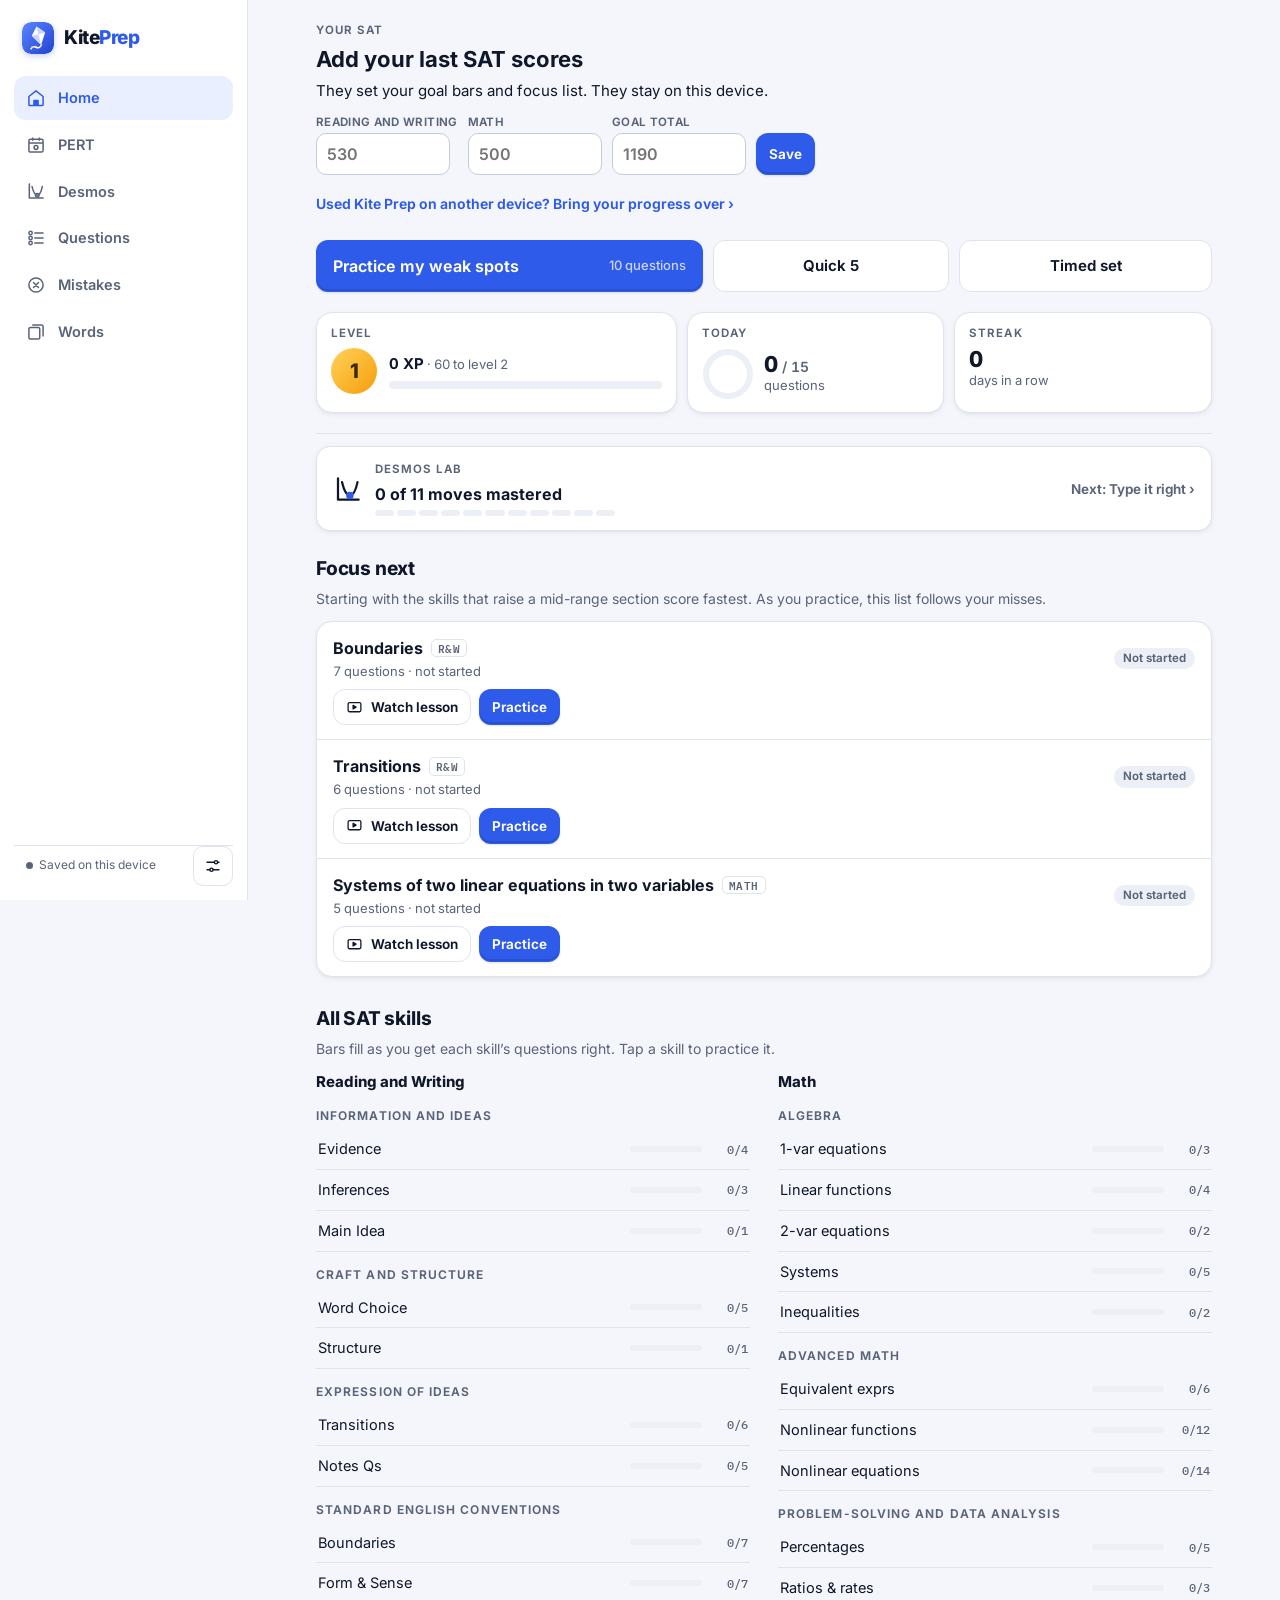
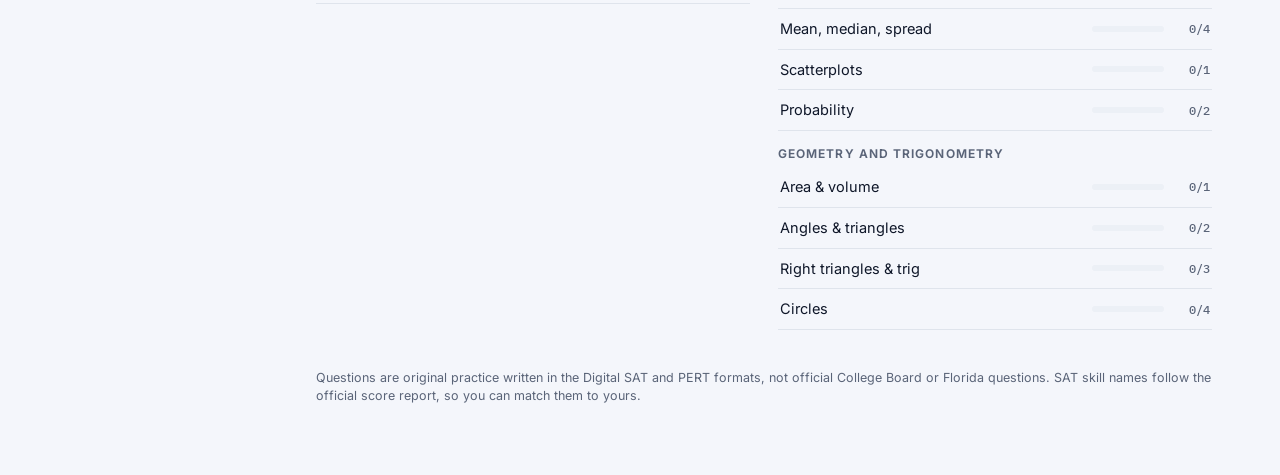
==== ios/KitePrep/web/index.html @ 74097886 "Add the iPhone app and bundle the fonts - ios/: SwiftUI app that shows the bundled Kite Prep page in" ====
<!doctype html>
<html lang="en">
<head>
<meta charset="utf-8">
<meta name="viewport" content="width=device-width, initial-scale=1, maximum-scale=1, viewport-fit=cover">
<meta name="format-detection" content="telephone=no">
<title>Kite Prep</title>
<link rel="stylesheet" href="fonts/fonts.css">
<style>
/* Layout: one column under a sticky bar; tabs dock to the bottom on phones and move into the bar on wide screens.
   Practice opens as a focused sheet; on wide screens reading passages split passage | question like the real tests.
   Motion: anything inside a .play container animates once, in document order (JS numbers the pieces). */
:root{
  --bg:#F4F6FB; --surface:#FFFFFF; --sunken:#ECF0F6; --ink:#0F1729; --muted:#5A6478; --rule:#DFE4EC;
  --brand:#2F5BEA; --brand-2:#1F44C9; --brand-soft:#E9EFFF; --brand-ink:#FFFFFF; --edge:#C3CCDA;
  --pencil:#2F5BEA; --pencil-soft:#E9EFFF; --pencil-ink:#1F44C9;
  --btn:#2F5BEA; --btn-ink:#FFFFFF; --mark:#2F5BEA; --mark-ink:#FFFFFF;
  --good:#12805A; --good-soft:#E1F4EC; --bad:#C2382F; --bad-soft:#FCE8E6; --warn:#A35F00; --warn-soft:#FCF0DA;
  --focus:#2F5BEA; --scrim:rgba(10,15,30,.46); --on-bad:#FFFFFF;
  --hi:#FFE27A; --ca:#2F5BEA; --cb:#A23BC4; --shadow:rgba(16,24,40,.08); --card-sh:0 1px 2px rgba(16,24,40,.04),0 2px 6px rgba(16,24,40,.05);
  --f-ui:'Inter', system-ui, -apple-system, 'Segoe UI', Roboto, sans-serif;
  --f-read:'Source Serif 4', Georgia, 'Times New Roman', serif;
  --f-mono:'IBM Plex Mono', ui-monospace, SFMono-Regular, Menlo, Consolas, monospace;
  --r:10px; --rs:1; --gap:.42s; --lead:.15s;
}
@media (prefers-color-scheme: dark){ :root:not([data-theme="light"]){
  --bg:#0B1020; --surface:#131A2B; --sunken:#1B2337; --ink:#E9EDF6; --muted:#9AA4BA; --rule:#28324A;
  --brand:#7092FF; --brand-2:#9DB4FF; --brand-soft:#1C2850; --brand-ink:#0B1020; --edge:#3A4663;
  --pencil:#7092FF; --pencil-soft:#1C2850; --pencil-ink:#A9BDFF;
  --btn:#7092FF; --btn-ink:#0B1020; --mark:#7092FF; --mark-ink:#0B1020;
  --good:#3FC48E; --good-soft:#11291F; --bad:#F2766D; --bad-soft:#3A1A1A; --warn:#EBB04E; --warn-soft:#32260F;
  --focus:#9DB4FF; --scrim:rgba(0,0,0,.6); --on-bad:#0B1020;
  --hi:#5B4A12; --ca:#7092FF; --cb:#D99BF0; --shadow:rgba(0,0,0,.35); --card-sh:0 1px 2px rgba(0,0,0,.3); color-scheme:dark } }
:root[data-theme="dark"]{
  --bg:#0B1020; --surface:#131A2B; --sunken:#1B2337; --ink:#E9EDF6; --muted:#9AA4BA; --rule:#28324A;
  --brand:#7092FF; --brand-2:#9DB4FF; --brand-soft:#1C2850; --brand-ink:#0B1020; --edge:#3A4663;
  --pencil:#7092FF; --pencil-soft:#1C2850; --pencil-ink:#A9BDFF;
  --btn:#7092FF; --btn-ink:#0B1020; --mark:#7092FF; --mark-ink:#0B1020;
  --good:#3FC48E; --good-soft:#11291F; --bad:#F2766D; --bad-soft:#3A1A1A; --warn:#EBB04E; --warn-soft:#32260F;
  --focus:#9DB4FF; --scrim:rgba(0,0,0,.6); --on-bad:#0B1020;
  --hi:#5B4A12; --ca:#7092FF; --cb:#D99BF0; --shadow:rgba(0,0,0,.35); --card-sh:0 1px 2px rgba(0,0,0,.3); color-scheme:dark }
:root[data-size="lg"]{ --rs:1.14 }

*{box-sizing:border-box}
body{margin:0;background:var(--bg);color:var(--ink);font-family:var(--f-ui);font-size:15px;line-height:1.5;-webkit-font-smoothing:antialiased}
body::before{content:"";position:fixed;inset:0 0 auto;height:env(safe-area-inset-top,0px);z-index:40;background:var(--surface)}
@media (min-width:900px){body::before{background:var(--bg)}}
body.prac::before{background:var(--surface)}
button,input,select{font:inherit;color:inherit}
a{color:inherit}
:focus-visible{outline:2px solid var(--focus);outline-offset:2px;border-radius:6px}
h1,h2,h3{text-wrap:balance;margin:0}
h3.sm{font-size:15px;font-weight:750;margin-bottom:6px}
.wrap{max-width:46rem;margin:0 auto;padding-left:max(16px,env(safe-area-inset-left,0px));padding-right:max(16px,env(safe-area-inset-right,0px))}
@media (min-width:860px){.wrap{max-width:58rem}}
.wrap.wide{max-width:72rem}
.eyebrow{font-size:11.5px;letter-spacing:.09em;text-transform:uppercase;color:var(--muted);font-weight:650}
.muted{color:var(--muted)}
.mono{font-family:var(--f-mono)}

/* ---------- motion system */
@keyframes rise{from{opacity:0;transform:translateY(10px)}}
@keyframes sweep{from{background-size:0% 62%}}
@keyframes uline{from{background-size:0% 3px}}
@keyframes dimout{from{opacity:1}}
@keyframes drawx{from{transform:scaleX(0)}}
@keyframes pop{0%{opacity:0;transform:scale(.3)}70%{opacity:1;transform:scale(1.12)}100%{transform:scale(1)}}
@keyframes draw{from{stroke-dashoffset:1}}
@keyframes fadein{from{opacity:0}}
@keyframes slideR{from{opacity:0;transform:translateX(28px)}}
@keyframes slideL{from{opacity:0;transform:translateX(-28px)}}
@keyframes shake{0%,100%{transform:none}20%{transform:translateX(-7px)}40%{transform:translateX(6px)}60%{transform:translateX(-4px)}80%{transform:translateX(3px)}}
@keyframes fly{0%{opacity:1;transform:rotate(var(--a)) translateX(4px) scale(1)}100%{opacity:0;transform:rotate(var(--a)) translateX(var(--d)) scale(.4)}}
@keyframes floatup{0%{opacity:0;transform:translateY(6px)}20%{opacity:1}100%{opacity:0;transform:translateY(-34px)}}
@keyframes pulse{0%,100%{box-shadow:0 0 0 0 var(--pencil)}50%{box-shadow:0 0 0 4px transparent}}
@keyframes breathe{0%,100%{transform:scale(.62)}50%{transform:scale(1)}}
@keyframes inout{0%,45%{opacity:1}50%,95%{opacity:0}100%{opacity:1}}
@keyframes outin{0%,45%{opacity:0}50%,95%{opacity:1}100%{opacity:0}}
@keyframes ringfill{from{stroke-dashoffset:var(--full)}}
@keyframes barfill{from{transform:scaleX(0)}}
.play .a{animation-duration:.5s;animation-fill-mode:both;animation-timing-function:cubic-bezier(.2,.8,.2,1);animation-delay:calc(var(--i,0) * var(--gap) + var(--lead))}
.play :is(mark,.cap b).a{animation-name:sweep;animation-duration:.55s}
.play :is(.k,.ln,.eql,.cap,.ann,.chip,.arr).a{animation-name:rise}
.play s.a{animation-name:dimout}
.play s.a::after{animation:drawx .4s cubic-bezier(.4,0,.2,1) both;animation-delay:inherit}
.play :is(ins,.pop,.bx,.bo).a{animation-name:pop;animation-timing-function:cubic-bezier(.2,1.4,.4,1)}
.play :is(.ua,.ub).a{animation-name:uline}
.play :is(.ua,.ub).a::after{animation:fadein .35s both;animation-delay:calc(var(--i,0) * var(--gap) + var(--lead) + .35s)}
.play .draw.a{animation-name:draw;animation-duration:.9s;animation-timing-function:ease-in-out}
:root[data-motion="off"] *, :root[data-motion="off"] *::before, :root[data-motion="off"] *::after{animation:none!important;transition:none!important}
@media (prefers-reduced-motion: reduce){:root:not([data-motion="on"]) *, :root:not([data-motion="on"]) *::before, :root:not([data-motion="on"]) *::after{animation:none!important;transition:none!important}}

/* ---------- animated marks (static = final state) */
mark{color:inherit;background:linear-gradient(var(--hi),var(--hi)) 0 85%/100% 62% no-repeat;padding:0 .08em;border-radius:2px}
.cap b{font-weight:650;background:linear-gradient(var(--hi),var(--hi)) 0 85%/100% 62% no-repeat}
s{text-decoration:none;position:relative;opacity:.5;display:inline-block}
s::after{content:"";position:absolute;left:-2px;right:-2px;top:52%;height:2.5px;background:var(--bad);border-radius:2px;transform-origin:left center}
ins{text-decoration:none;display:inline-block;background:var(--pencil-soft);color:var(--pencil-ink);border-radius:5px;padding:0 .18em;font-weight:650}
.ua,.ub{position:relative;background:linear-gradient(var(--ca),var(--ca)) 0 100%/100% 3px no-repeat;padding-bottom:2px}
.ub{background-image:linear-gradient(var(--cb),var(--cb))}
.ua[data-l]::after,.ub[data-l]::after{content:attr(data-l);position:absolute;left:0;top:100%;margin-top:4px;font:650 10.5px/1 var(--f-ui);letter-spacing:.06em;text-transform:uppercase;color:var(--ca);white-space:nowrap}
.ub[data-l]::after{color:var(--cb)}
.bx,.bo{display:inline-flex;align-items:center;gap:6px;padding:4px 11px;border-radius:999px;font:650 13.5px/1.2 var(--f-ui);background:var(--bad-soft);color:var(--bad)}
.bo{background:var(--good-soft);color:var(--good)}
.bx::before{content:"\2715";font-size:11px}
.bo::before{content:"\2713";font-size:12px}
.chip{display:inline-flex;align-items:center;padding:6px 12px;border-radius:999px;border:1.5px solid var(--rule);background:var(--surface);font:650 14px/1.2 var(--f-ui)}
.chip.hot{background:var(--pencil);border-color:var(--pencil);color:#15171C}
.arr{display:inline-block;color:var(--muted);font-weight:700}
.k{display:block}
span.k{display:inline-block}
.pop{transform-box:fill-box;transform-origin:center}
.draw{stroke-dasharray:1;stroke-dashoffset:0;fill:none}

/* ---------- bar + tabs */
.bar{position:sticky;top:env(safe-area-inset-top,0px);z-index:20;background:var(--bg);border-bottom:1px solid var(--rule)}
.bar .wrap{display:flex;align-items:center;gap:10px;height:56px}
.brand{display:flex;align-items:center;gap:9px;background:none;border:0;padding:0;cursor:pointer;font-weight:750;font-stretch:115%;font-size:16.5px;letter-spacing:-.01em;white-space:nowrap}
.brand svg{width:30px;height:16px;flex:0 0 auto}
.sync{margin-left:auto;display:flex;align-items:center;gap:6px;font-size:12px;color:var(--muted);white-space:nowrap;min-width:0;overflow:hidden;text-overflow:ellipsis}
.sync i{width:7px;height:7px;border-radius:50%;background:var(--muted);flex:0 0 auto}
.sync.db i{background:var(--good)}
@media (max-width:420px){.sync .sl{display:none}}
.gear{flex:0 0 auto}
.tabs{position:fixed;left:0;right:0;bottom:0;z-index:25;display:flex;background:var(--surface);border-top:1px solid var(--rule);
  padding:6px max(6px,env(safe-area-inset-right,0px)) calc(6px + env(safe-area-inset-bottom,0px)) max(6px,env(safe-area-inset-left,0px))}
.tab{flex:1;display:flex;flex-direction:column;align-items:center;gap:2px;background:none;border:0;padding:6px 2px;border-radius:9px;font-size:11px;font-weight:650;color:var(--muted);cursor:pointer;position:relative;min-width:0}
.tab svg{width:22px;height:22px}
.tab[aria-current="page"]{color:var(--ink)}
.tab[aria-current="page"] .hl{fill:var(--pencil);stroke:var(--pencil)}
.badge{position:absolute;top:1px;left:calc(50% + 5px);min-width:18px;height:18px;padding:0 5px;border-radius:9px;background:var(--bad);color:var(--on-bad);font:600 11px/18px var(--f-mono);text-align:center}
.badge.p{background:var(--pencil);color:#15171C}
main{padding-bottom:calc(92px + env(safe-area-inset-bottom,0px))}
main.fresh{animation:fadein .25s ease-out}
@media (min-width:900px){
  .tabs{position:static;background:none;border:0;padding:0;margin-left:18px;gap:2px}
  .tab{flex:0 0 auto;flex-direction:row;font-size:14px;padding:7px 11px;gap:7px}
  .tab svg{width:18px;height:18px}
  .tab[aria-current="page"]{background:var(--sunken)}
  .badge{position:static;margin-left:2px}
  main{padding-bottom:56px}
}

/* ---------- buttons, pills */
.btn{display:inline-flex;align-items:center;justify-content:center;gap:8px;min-height:44px;padding:10px 16px;border-radius:var(--r);border:1px solid var(--rule);background:var(--surface);color:var(--ink);font-weight:650;cursor:pointer;text-decoration:none;white-space:nowrap;transition:transform .12s}
.btn:active:not(:disabled){transform:scale(.97)}
.btn.primary{background:var(--btn);color:var(--btn-ink);border-color:transparent}
.btn.ghost{background:transparent}
.btn.small{min-height:36px;padding:6px 12px;font-size:13.5px}
.btn:disabled{opacity:.45;cursor:not-allowed}
.btn .sub{font-weight:500;opacity:.75;font-size:13px}
.btn svg{width:17px;height:17px}
.linkbtn{background:none;border:0;padding:4px 0;color:var(--ink);text-decoration:underline;text-underline-offset:3px;cursor:pointer;font-weight:600;font-size:13.5px}
.pill{display:inline-flex;align-items:center;font-size:11.5px;font-weight:650;padding:2px 9px;border-radius:999px;white-space:nowrap;background:var(--sunken);color:var(--muted)}
.pill.good{background:var(--good-soft);color:var(--good)}
.pill.warn{background:var(--warn-soft);color:var(--warn)}
.pill.bad{background:var(--bad-soft);color:var(--bad)}
.pill.ai{background:var(--pencil-soft);color:var(--pencil-ink)}
.sec{font:600 10.5px/1 var(--f-mono);letter-spacing:.04em;padding:3px 6px;border-radius:5px;border:1px solid var(--rule);color:var(--muted);white-space:nowrap}
.lvm{display:inline-flex;gap:2px;align-items:flex-end;height:12px}
.lvm i{display:block;width:4px;border-radius:1px;background:var(--rule)}
.lvm i:nth-child(1){height:5px}.lvm i:nth-child(2){height:8px}.lvm i:nth-child(3){height:12px}
.lvm.E i:nth-child(1),.lvm.M i:nth-child(-n+2),.lvm.H i{background:var(--ink)}
.iconbtn{display:inline-flex;align-items:center;justify-content:center;gap:6px;min-width:40px;min-height:40px;padding:6px 10px;border-radius:9px;border:1px solid var(--rule);background:var(--surface);cursor:pointer;font-weight:650;font-size:13.5px;color:var(--ink)}
.iconbtn svg{width:18px;height:18px}
.iconbtn:disabled{opacity:.4;cursor:not-allowed}
.iconbtn[aria-pressed="true"]{background:var(--pencil-soft);border-color:var(--pencil);color:var(--pencil-ink)}

/* ---------- home */
.pbanner{display:grid;grid-template-columns:minmax(0,1fr) auto;gap:2px 14px;align-items:center;width:100%;margin-top:16px;padding:14px 16px;border-radius:14px;border:0;background:var(--ink);color:var(--bg);text-align:left;cursor:pointer}
.pbanner .pb-k{font-size:12px;letter-spacing:.07em;text-transform:uppercase;font-weight:650;opacity:.8}
.pbanner .pb-t{font-size:22px;font-weight:800;font-stretch:118%;letter-spacing:-.01em}
.pbanner .pb-go{grid-row:1 / span 2;grid-column:2;background:var(--pencil);color:#15171C;border-radius:10px;padding:10px 14px;font-weight:700;white-space:nowrap}
@media (max-width:420px){.pbanner .pb-go{padding:8px 10px;font-size:13.5px}}
.hero{display:grid;grid-template-columns:auto 1fr;gap:18px 32px;align-items:end;padding-block:22px 18px}
.big{font-size:68px;line-height:.86;font-weight:800;font-stretch:125%;letter-spacing:-.035em;font-variant-numeric:tabular-nums}
.goal{margin-top:8px;font-size:13.5px;color:var(--muted)}
.scales{display:grid;gap:12px;min-width:0}
.srow2{display:grid;grid-template-columns:minmax(0,1fr) auto;gap:4px 10px;align-items:baseline;font-size:13.5px}
.srow2 b{font-variant-numeric:tabular-nums;font-family:var(--f-mono);font-weight:600}
.track{grid-column:1 / -1;position:relative;height:10px;background:var(--sunken);border-radius:5px}
.track .fillbar{position:absolute;left:0;top:0;bottom:0;background:var(--ink);border-radius:5px;transform-origin:left}
.track .gt{position:absolute;top:-5px;bottom:-5px;width:3px;margin-left:-1.5px;background:var(--pencil);border-radius:2px}
.axis{grid-column:1 / -1;display:flex;justify-content:space-between;font:500 10.5px var(--f-mono);color:var(--muted)}
.legend{display:flex;gap:14px;font-size:12px;color:var(--muted);flex-wrap:wrap}
.legend span{display:inline-flex;align-items:center;gap:6px}
.legend i{display:inline-block;width:12px;height:6px;border-radius:3px;background:var(--ink)}
.legend i.g{width:3px;height:12px;background:var(--pencil)}
@media (max-width:600px){.hero{grid-template-columns:1fr}.big{font-size:60px}}
.cta{display:flex;gap:10px;flex-wrap:wrap;padding-block:4px 6px}
.cta .btn.primary{flex:1 1 15rem;min-height:52px;font-size:16px;justify-content:space-between}
.cta .btn:not(.primary){flex:1 1 auto;min-height:52px}
.prog{display:grid;grid-template-columns:1.4fr 1fr 1fr;gap:10px;margin-top:14px;padding-bottom:20px;border-bottom:1px solid var(--rule)}
@media (max-width:560px){.prog{grid-template-columns:1fr 1fr}.prog .lvcard{grid-column:1 / -1}}
.pcard{background:var(--surface);border:1px solid var(--rule);border-radius:14px;padding:12px 14px;min-width:0}
.pcard .eyebrow{display:block;margin-bottom:6px}
.lvrow{display:flex;align-items:center;gap:12px}
.lvbadge{width:46px;height:46px;border-radius:50%;background:var(--pencil);color:#15171C;display:grid;place-items:center;font:800 20px var(--f-ui);font-stretch:118%;flex:0 0 auto}
.lvbar{height:8px;border-radius:4px;background:var(--sunken);overflow:hidden;margin-top:6px}
.lvbar i{display:block;height:100%;background:var(--ink);border-radius:4px;transform-origin:left}
.lvbar.play i{animation:barfill .9s cubic-bezier(.2,.8,.2,1) both .1s}
.lvtxt{font-size:13px;color:var(--muted);font-variant-numeric:tabular-nums}
.lvtxt b{color:var(--ink);font-size:15px}
.ringrow{display:flex;align-items:center;gap:10px}
.ring{width:52px;height:52px;flex:0 0 auto;transform:rotate(-90deg)}
.ring circle{fill:none;stroke-width:6}
.ring .bgc{stroke:var(--sunken)}
.ring .fgc{stroke:var(--good);stroke-linecap:round}
.ring.play .fgc{animation:ringfill 1s cubic-bezier(.2,.8,.2,1) both .15s}
.bigsm{font-size:22px;font-weight:800;font-stretch:115%;font-variant-numeric:tabular-nums;line-height:1.05}
.section{padding-block:24px 4px}
.section > h2{font-size:19px;font-weight:750;font-stretch:110%;letter-spacing:-.01em;margin-bottom:4px}
.section > .lede{color:var(--muted);font-size:14px;margin:0 0 12px}
.focus{list-style:none;margin:0;padding:0;background:var(--surface);border:1px solid var(--rule);border-radius:14px}
.frow{display:grid;grid-template-columns:minmax(0,1fr) auto;gap:8px 12px;align-items:center;padding:14px 16px}
.frow + .frow{border-top:1px solid var(--rule)}
.fname{font-weight:700;font-size:16px;display:flex;align-items:center;gap:8px;flex-wrap:wrap}
.fsub{font-size:13px;color:var(--muted);margin-top:2px;font-variant-numeric:tabular-nums}
.fact{display:flex;gap:8px;grid-column:1 / -1}
.fact .btn{flex:1}
@media (min-width:600px){.fact{grid-column:auto}.fact .btn{flex:0 0 auto}}
.skillmap{display:grid;gap:22px;grid-template-columns:1fr}
@media (min-width:760px){.skillmap{grid-template-columns:1fr 1fr;gap:28px}}
.skillmap h3{font-size:12px;letter-spacing:.09em;text-transform:uppercase;color:var(--muted);font-weight:650;margin:14px 0 4px}
.skillmap h3:first-child{margin-top:0}
.skillmap h3.sm{font-size:15px;letter-spacing:0;text-transform:none;color:var(--ink);font-weight:750;margin-bottom:6px}
.sbtn{display:grid;grid-template-columns:minmax(0,1fr) 72px 36px;gap:10px;align-items:center;width:100%;background:none;border:0;border-bottom:1px solid var(--rule);padding:9px 2px;text-align:left;cursor:pointer;font-size:14.5px}
.sbtn:hover .sname{text-decoration:underline;text-underline-offset:3px}
.sname{min-width:0;overflow:hidden;text-overflow:ellipsis;white-space:nowrap}
.sbar{height:6px;border-radius:3px;background:var(--sunken);position:relative;overflow:hidden}
.sbar i{position:absolute;inset:0 auto 0 0;background:var(--muted);border-radius:3px}
.sbar.good i{background:var(--good)}.sbar.warn i{background:var(--warn)}.sbar.bad i{background:var(--bad)}
.snum{font:500 12px var(--f-mono);color:var(--muted);text-align:right}
.foot{color:var(--muted);font-size:12.5px;padding-block:22px 0}

/* ---------- PERT view */
.phero{padding-block:22px 8px;display:grid;gap:4px}
.phero .when{display:flex;align-items:baseline;gap:12px;flex-wrap:wrap}
.phero .day{font-size:48px;line-height:.95;font-weight:800;font-stretch:122%;letter-spacing:-.03em}
@media (max-width:420px){.phero .day{font-size:38px}}
.cd{display:inline-flex;align-items:center;gap:6px;padding:5px 12px;border-radius:999px;background:var(--pencil);color:#15171C;font-weight:750;font-size:15px}
.cd.play{animation:pop .5s cubic-bezier(.2,1.4,.4,1) both .1s}
.place{color:var(--muted);font-size:14.5px}
.alert{margin-top:12px;padding:11px 14px;border-radius:12px;background:var(--warn-soft);color:var(--ink);font-size:14px}
.alert b{color:var(--warn)}
.tcard{background:var(--surface);border:1px solid var(--rule);border-radius:14px;padding:6px 16px}
.trow{display:grid;grid-template-columns:5.5rem minmax(0,1fr);gap:4px 14px;padding:12px 0}
.trow + .trow{border-top:1px solid var(--rule)}
.trow h3{font-size:15px;font-weight:750}
.tgoal{font:700 22px/1 var(--f-ui);font-stretch:115%;margin-top:4px;font-variant-numeric:tabular-nums}
.tgoal small{font:500 12px var(--f-ui);color:var(--muted);display:block;margin-top:4px;font-stretch:100%}
.ptrack{position:relative;height:44px;margin:2px 0 0}
.ptrack .ln0{position:absolute;left:0;right:0;top:17px;height:6px;border-radius:3px;background:var(--sunken)}
.ptrack .tk{position:absolute;top:12px;width:2px;height:16px;margin-left:-1px;background:var(--muted)}
.ptrack .tk.goal{background:var(--pencil);width:4px;margin-left:-2px;top:8px;height:24px;border-radius:2px}
.ptrack .tl{position:absolute;top:30px;font:600 10.5px var(--f-mono);color:var(--muted);transform:translateX(-50%);white-space:nowrap}
.ptrack .tl.top{top:-6px;color:var(--ink);font-weight:700}
.ptrack .tl.end{transform:none}
.tnote{font-size:13.5px;color:var(--muted);margin:6px 0 0}
.tnote b{color:var(--ink)}
.starts{display:grid;grid-template-columns:repeat(2,minmax(0,1fr));gap:10px}
@media (min-width:700px){.starts{grid-template-columns:repeat(4,minmax(0,1fr))}}
.sbig{display:grid;gap:4px;align-content:start;text-align:left;padding:14px;border-radius:14px;border:1px solid var(--rule);background:var(--surface);cursor:pointer;min-height:96px;color:var(--ink)}
.sbig b{font-size:16px}
.sbig span{font-size:13px;color:var(--muted)}
.sbig.hot{background:var(--ink);color:var(--bg);border-color:var(--ink)}
.sbig.hot span{color:var(--bg);opacity:.75}
.sbig svg{width:22px;height:22px}
.facts{list-style:none;margin:0;padding:0;background:var(--surface);border:1px solid var(--rule);border-radius:14px}
.facts li{display:grid;grid-template-columns:6.2rem minmax(0,1fr);gap:4px 12px;padding:11px 16px;font-size:14.5px}
.facts li + li{border-top:1px solid var(--rule)}
.facts .fk{font-weight:700;font-size:13px;letter-spacing:.02em}
@media (max-width:460px){.facts li{grid-template-columns:1fr}}
.checks{list-style:none;margin:0;padding:0;display:grid;gap:8px}
.chk{display:flex;align-items:center;gap:12px;width:100%;padding:12px 14px;border-radius:12px;border:1px solid var(--rule);background:var(--surface);cursor:pointer;text-align:left;font-size:15px;color:var(--ink)}
.chk .bx2{width:24px;height:24px;border-radius:7px;border:2px solid var(--muted);display:grid;place-items:center;flex:0 0 auto;transition:background .15s,border-color .15s;font-weight:800}
.chk[aria-pressed="true"] .bx2{background:var(--good);border-color:var(--good);color:var(--surface)}
.chk[aria-pressed="true"] .ctx{color:var(--muted);text-decoration:line-through}
.chk.just .bx2{animation:pop .4s cubic-bezier(.2,1.4,.4,1)}
.srcs{font-size:12.5px;color:var(--muted);padding-top:14px}
.srcs a{color:var(--ink)}

/* ---------- bank / mistakes */
.ptitle{padding-block:22px 6px}
.ptitle h1{font-size:28px;font-weight:800;font-stretch:118%;letter-spacing:-.02em}
.ptitle p{margin:6px 0 0;color:var(--muted);font-size:14px}
.seg{display:inline-flex;background:var(--sunken);border-radius:10px;padding:3px;gap:2px;margin-top:12px;max-width:100%;overflow-x:auto}
.seg button{border:0;background:none;padding:7px 12px;border-radius:8px;font-weight:650;font-size:13.5px;color:var(--muted);cursor:pointer;white-space:nowrap}
.seg button[aria-pressed="true"]{background:var(--surface);color:var(--ink);box-shadow:0 1px 2px rgba(0,0,0,.08)}
.segrow{display:flex;gap:10px;flex-wrap:wrap;align-items:center}
.filters{display:grid;grid-template-columns:repeat(3,minmax(0,1fr));gap:8px;margin-top:12px}
@media (max-width:560px){.filters{grid-template-columns:1fr 1fr}.filters .f-skill{grid-column:1 / -1}}
.filters label{display:grid;gap:4px;font-size:11.5px;font-weight:650;color:var(--muted);letter-spacing:.04em;text-transform:uppercase;min-width:0}
.filters select{width:100%;min-height:42px;border:1px solid var(--rule);border-radius:var(--r);background:var(--surface);padding:8px 10px;font-size:14.5px;text-transform:none;letter-spacing:0;color:var(--ink);font-weight:500}
.listhead{display:flex;align-items:center;justify-content:space-between;gap:10px;padding-block:16px 8px;flex-wrap:wrap}
.listhead span{font-size:13.5px;color:var(--muted)}
.qlist{list-style:none;margin:0;padding:0;border-top:1px solid var(--rule)}
.qrow{display:grid;grid-template-columns:22px minmax(0,1fr) auto;gap:12px;align-items:center;width:100%;padding:12px 2px;border:0;border-bottom:1px solid var(--rule);background:none;text-align:left;cursor:pointer}
.qrow:hover .qname{text-decoration:underline;text-underline-offset:3px}
.qname{display:block;font-family:var(--f-read);font-size:15px;line-height:1.35;min-width:0;overflow:hidden;text-overflow:ellipsis;white-space:nowrap}
.qname .fr{font-size:.8em}
.qmeta{display:flex;gap:8px;align-items:center;font:500 11.5px var(--f-mono);color:var(--muted);margin-top:2px}
.qright{display:flex;gap:10px;align-items:center}
.st{width:20px;height:20px;border-radius:50%;border:1.5px solid var(--rule);display:grid;place-items:center;font-size:11px;font-weight:800}
.st.ok{background:var(--good);border-color:var(--good);color:var(--surface)}
.st.no{background:var(--bad);border-color:var(--bad);color:var(--surface)}
.flagdot{color:var(--pencil-ink)}
.mgroup{padding-block:18px 4px}
.mgroup header{display:flex;align-items:center;gap:10px;justify-content:space-between;flex-wrap:wrap;margin-bottom:8px}
.mgroup h2{font-size:17px;font-weight:750;display:flex;gap:8px;align-items:center;flex-wrap:wrap}
.mgroup .acts{display:flex;gap:8px;flex-wrap:wrap}
.empty{margin-top:22px;padding:28px 20px;border:1px dashed var(--rule);border-radius:14px;text-align:center;color:var(--muted)}
.empty b{display:block;color:var(--ink);font-size:17px;margin-bottom:6px}

/* ---------- words */
.wbar{display:flex;align-items:center;justify-content:space-between;gap:10px;flex-wrap:wrap;margin-top:12px}
.flash3d{perspective:1200px;margin-top:14px}
.flash3d.play{animation:slideR .35s cubic-bezier(.2,.8,.2,1) both}
.flash{display:block;position:relative;width:100%;min-height:260px;border:0;padding:0;background:none;cursor:pointer;transform-style:preserve-3d;transition:transform .5s cubic-bezier(.3,.7,.2,1);color:var(--ink)}
.flash.flipped{transform:rotateY(180deg)}
.face{position:absolute;inset:0;display:grid;align-content:center;justify-items:center;gap:10px;padding:26px 20px;border:1px solid var(--rule);border-radius:16px;background:var(--surface);text-align:center;backface-visibility:hidden;-webkit-backface-visibility:hidden}
.face.back{transform:rotateY(180deg)}
.flash .w{font-size:42px;font-weight:800;font-stretch:118%;letter-spacing:-.025em;line-height:1}
.flash .pos{font:500 12px var(--f-mono);color:var(--muted);letter-spacing:.04em}
.flash .def{font-family:var(--f-read);font-size:calc(19px * var(--rs));line-height:1.45;max-width:30rem}
.flash .ex{font-family:var(--f-read);font-style:italic;color:var(--muted);font-size:calc(16px * var(--rs));max-width:30rem}
.flash .tap{font-size:12px;color:var(--muted)}
.wacts{display:grid;grid-template-columns:auto 1fr 1fr auto;gap:8px;margin-top:12px}
.wacts .btn{min-height:48px}

/* ---------- practice sheet */
.pbar{position:sticky;top:env(safe-area-inset-top,0px);z-index:20;background:var(--surface);border-bottom:1px solid var(--rule)}
.pbar .wrap{display:flex;align-items:center;gap:8px;height:54px}
.pbar .segwrap{height:auto;padding-bottom:8px;display:block}
.pcount{font-weight:750;font-variant-numeric:tabular-nums;white-space:nowrap}
.ptitle2{color:var(--muted);font-size:13px;white-space:nowrap;overflow:hidden;text-overflow:ellipsis;min-width:0;flex:1}
.timer{font:600 14px var(--f-mono);font-variant-numeric:tabular-nums}
.timer.low{color:var(--bad);border-color:var(--bad)}
.segs{display:flex;gap:3px}
.segs i{flex:1;height:5px;border-radius:3px;background:var(--sunken);transition:background .3s}
.segs i.ok{background:var(--good)}
.segs i.no{background:var(--bad)}
.segs i.ans{background:var(--ink)}
.segs i.cur{box-shadow:0 0 0 1.5px var(--ink) inset;background:var(--pencil)}
.segbar{height:5px;border-radius:3px;background:var(--sunken);overflow:hidden}
.segbar i{display:block;height:100%;background:var(--ink);transition:width .3s}
.combo{display:inline-flex;align-items:center;gap:5px;padding:4px 10px;border-radius:999px;background:var(--pencil);color:#15171C;font:750 12.5px var(--f-ui);white-space:nowrap}
.combo.play{animation:pop .45s cubic-bezier(.2,1.4,.4,1) both}
@media (max-width:420px){.combo{display:none}}
.ptags{display:flex;align-items:center;gap:8px;flex-wrap:wrap;padding-block:14px 0}
.ptags .skn{font-weight:700;font-size:14px}
.ptags .qidt{font:500 11.5px var(--f-mono);color:var(--muted)}
.ptags .tools{margin-left:auto;display:flex;gap:6px;flex-wrap:wrap}
.pbody{display:grid;gap:18px;padding-block:14px calc(120px + env(safe-area-inset-bottom,0px))}
.pbody > *{min-width:0}
.pbody.in-next{animation:slideR .32s cubic-bezier(.2,.8,.2,1) both}
.pbody.in-prev{animation:slideL .32s cubic-bezier(.2,.8,.2,1) both}
@media (min-width:1000px){
  .pbody.split{grid-template-columns:minmax(0,1fr) minmax(0,1fr);gap:0;align-items:start}
  .pbody.split .pcol{padding-right:30px;border-right:1px solid var(--rule);position:sticky;top:calc(80px + env(safe-area-inset-top,0px))}
  .pbody.split .qcol{padding-left:30px}
}
.ptools{display:flex;gap:6px;flex-wrap:wrap;margin-bottom:8px}
.pass{font-family:var(--f-read);font-size:calc(17.5px * var(--rs));line-height:1.62}
.pass p{margin:0 0 10px}
.pass .sn{border-radius:4px;transition:opacity .2s,background-color .2s;box-decoration-break:clone;-webkit-box-decoration-break:clone}
.pass.focus .sn{opacity:.3;cursor:pointer}
.pass.focus .sn.on,.pass .sn.say{opacity:1;background:var(--hi)}
.notes{margin:10px 0 0;padding-left:1.15em}
.notes li{margin:5px 0}
.blank,.blankk{display:inline-block;width:3.4em;border-bottom:2px solid var(--ink);vertical-align:-2px;margin:0 2px}
.stem{font-family:var(--f-read);font-size:calc(17.5px * var(--rs));line-height:1.55}
.stem b,.pass b{font-weight:650}
.fig{margin:10px 0 4px;max-width:440px}
.fig svg{width:100%;height:auto;display:block}
.fig .ax{stroke:var(--muted);stroke-width:1.2}
.fig .gd{stroke:var(--rule);stroke-width:1}
.fig .pt{fill:var(--ink)}
.fig .ln{stroke:var(--pencil);stroke-width:2.5}
.fig text{fill:var(--muted);font:500 11px var(--f-mono)}
.fig text.tt{font:600 12px var(--f-ui)}
.fig .plsvg,.fig .grsvg{max-width:250px}
.fig .nlsvg{max-width:320px}
.nlsvg,.plsvg,.grsvg{width:100%;height:auto;display:block}
.nl,.nt{stroke:var(--muted);stroke-width:1.5}
.na{fill:var(--muted)}
.ntx{fill:var(--muted);font:500 11px var(--f-mono)}
.nr{stroke:var(--ink);stroke-width:4;stroke-linecap:round}
.nra{fill:var(--ink)}
.nc{fill:var(--surface);stroke:var(--ink);stroke-width:2.5}
.nc.cl{fill:var(--ink)}
.pg{stroke:var(--rule);stroke-width:1}
.pa{stroke:var(--muted);stroke-width:1.5}
.ptx{fill:var(--muted);font:500 10px var(--f-mono)}
.ptl{fill:var(--muted);font:italic 600 13px var(--f-read)}
.pln{stroke:var(--ca);stroke-width:3;stroke-linecap:round}
.ppt{fill:var(--ca)}
.gs{fill:var(--ca);stroke:var(--surface);stroke-width:1}
.gu{fill:var(--surface);stroke:var(--rule);stroke-width:1}
.choices{display:grid;gap:10px;margin-top:16px}
.chrow{display:grid;grid-template-columns:minmax(0,1fr) 44px;gap:8px;align-items:stretch}
.chrow.done{grid-template-columns:minmax(0,1fr)}
.ch{display:flex;gap:12px;align-items:flex-start;width:100%;padding:12px 14px;border:1.5px solid var(--rule);border-radius:var(--r);background:var(--surface);cursor:pointer;text-align:left;font-family:var(--f-read);font-size:calc(16.5px * var(--rs));line-height:1.45;position:relative;transition:border-color .15s,background-color .2s;color:var(--ink)}
.ch:hover:not(:disabled){border-color:var(--muted)}
.ch:disabled{cursor:default}
.bub{flex:0 0 auto;width:28px;height:28px;margin-top:-1px;border-radius:50%;border:1.5px solid var(--ink);display:grid;place-items:center;font:700 13px var(--f-ui);position:relative;isolation:isolate}
.bub::before{content:"";position:absolute;inset:-1.5px;border-radius:50%;background:var(--mark);transform:scale(0);z-index:-1;transition:transform .18s cubic-bezier(.2,1.4,.4,1)}
.ct{min-width:0;padding-top:1px;flex:1}
.ct svg{display:block;max-width:100%;height:auto}
.ct .ntx{font-size:14px}
.ch.sel{border-color:var(--ink);box-shadow:inset 0 0 0 1px var(--ink)}
.ch.sel .bub{color:var(--mark-ink)}
.ch.sel .bub::before{transform:scale(1)}
.ch.ok{border-color:var(--good);background:var(--good-soft);box-shadow:none}
.ch.ok .bub{border-color:var(--good);color:var(--surface)}
.ch.ok .bub::before{background:var(--good);transform:scale(1)}
.ch.no{border-color:var(--bad);background:var(--bad-soft);box-shadow:none}
.ch.no .bub{border-color:var(--bad);color:var(--surface)}
.ch.no .bub::before{background:var(--bad);transform:scale(1)}
.ch.no.shake{animation:shake .45s ease-out}
.ch.ok.glow{animation:pulse 1s ease-out 2}
.ch.struck .ct{text-decoration:line-through;text-decoration-thickness:1.5px;opacity:.42}
.ch.struck .bub{opacity:.42}
.xbtn{border:1px solid var(--rule);border-radius:var(--r);background:var(--surface);cursor:pointer;color:var(--muted);font:700 13px var(--f-ui)}
.xbtn span{text-decoration:line-through;text-decoration-thickness:2px}
.xbtn[aria-pressed="true"]{background:var(--sunken);color:var(--ink);border-color:var(--muted)}
.burst{position:absolute;left:50%;top:50%;width:0;height:0;pointer-events:none;z-index:2}
.burst i{position:absolute;left:-4px;top:-4px;width:8px;height:8px;border-radius:2px;background:var(--pencil);animation:fly .75s cubic-bezier(.1,.7,.3,1) both}
.burst i:nth-child(3n){background:var(--good);border-radius:50%}
.burst i:nth-child(4n){background:var(--ca)}
.xpf{position:absolute;right:14px;top:-6px;font:800 14px var(--f-ui);color:var(--good);pointer-events:none;animation:floatup 1.4s ease-out both .15s}
.spr{display:grid;gap:6px;margin-top:16px;max-width:20rem}
.spr label{font-size:12px;font-weight:650;letter-spacing:.06em;text-transform:uppercase;color:var(--muted)}
.spr input{min-height:52px;border:1.5px solid var(--ink);border-radius:var(--r);background:var(--surface);padding:10px 14px;font:600 20px var(--f-mono)}
.spr input.ok{border-color:var(--good);background:var(--good-soft)}
.spr input.no{border-color:var(--bad);background:var(--bad-soft)}
.spr .hint{font-size:13px;color:var(--muted)}
.spr .prev{font-family:var(--f-read);font-size:18px;min-height:1.6em}
.verdict{position:relative;display:flex;align-items:center;gap:10px;margin-top:18px;padding:12px 14px;border-radius:var(--r);font-weight:700}
.verdict.ok{background:var(--good-soft);color:var(--good)}
.verdict.no{background:var(--bad-soft);color:var(--bad)}
.verdict.play{animation:rise .35s cubic-bezier(.2,.8,.2,1) both}
.verdict .vt{margin-left:auto;font:500 12.5px var(--f-mono);color:var(--muted)}
.locked{margin-top:18px;padding:12px 14px;border-radius:var(--r);background:var(--sunken);color:var(--muted);font-size:14px}

/* ---------- step-by-step explanation */
.xpl{margin-top:16px;padding-top:14px;border-top:1px solid var(--rule)}
.xhead{display:flex;align-items:center;gap:8px;flex-wrap:wrap}
.xhead h3{font-size:11.5px;letter-spacing:.09em;text-transform:uppercase;color:var(--muted);font-weight:650;margin-right:auto}
.xtools{display:flex;gap:6px;align-items:center;flex-wrap:wrap}
.steps{display:grid;gap:6px;margin-top:10px}
.stp{padding:12px 14px;border-radius:12px;border:1px solid var(--rule);background:var(--surface)}
.stp.old{border-color:transparent;background:transparent;padding:3px 14px;opacity:.55}
.stp.cur{border:1.5px solid var(--ink);box-shadow:0 8px 22px var(--shadow)}
.stp.all{background:transparent;border-color:transparent;padding:4px 2px}
.stp.trap.cur{border-color:var(--bad);background:var(--bad-soft);box-shadow:none}
.stp.trap.all{border-left:3px solid var(--bad);padding-left:12px;border-radius:0}
.stp.cur.play{animation:rise .35s cubic-bezier(.2,.8,.2,1) both}
.tg{display:inline-block;font:650 10.5px var(--f-ui);letter-spacing:.08em;text-transform:uppercase;color:var(--bad);margin-bottom:4px}
.ann{font:650 12px var(--f-ui);letter-spacing:.05em;text-transform:uppercase;color:var(--muted);margin-bottom:4px}
.ann .m{text-transform:none;letter-spacing:0;font-size:1.15em}
.eql{font-family:var(--f-read);font-size:calc(21px * var(--rs));line-height:1.55;overflow-x:auto;overflow-y:hidden}
.stp.old .eql{font-size:calc(16px * var(--rs))}
.cap{font-family:var(--f-read);font-size:calc(17px * var(--rs));line-height:1.6}
.stp.old .cap{font-size:calc(14.5px * var(--rs))}
.stp.old .ann{font-size:10.5px}
.xnav{display:flex;align-items:center;gap:10px;margin-top:10px;flex-wrap:wrap}
.stp,.xnav,.verdict,.pass .sn,#xpl{scroll-margin-top:96px;scroll-margin-bottom:104px}
.dots{display:flex;gap:5px}
.dots i{width:8px;height:8px;border-radius:50%;background:var(--rule);transition:background-color .2s}
.dots i.on{background:var(--ink)}
.xcnt{font:500 12.5px var(--f-mono);color:var(--muted);margin-right:auto}
.xnav .btn.primary{min-width:8.5rem}
.dz{margin-top:12px;background:var(--sunken);border-radius:var(--r);padding:10px 12px;font-size:14.5px;line-height:1.5}
.dz.play{animation:rise .4s both .1s}
.dz b{font-weight:700}
.more{display:flex;gap:8px;flex-wrap:wrap;margin-top:14px}
.genmsg{margin-top:10px;font-size:14px;color:var(--muted);display:flex;gap:10px;align-items:center;flex-wrap:wrap}
.tutor{margin-top:16px;padding:14px;border:1px solid var(--rule);border-radius:14px;background:var(--surface)}
.tutor h3{font-size:11.5px;letter-spacing:.09em;text-transform:uppercase;color:var(--muted);font-weight:650;margin-bottom:6px}
.tmsgs{display:grid;gap:10px;margin-bottom:10px}
.tm{font-size:calc(15px * var(--rs));line-height:1.55;padding:10px 12px;border-radius:12px;max-width:100%}
.tm.u{justify-self:end;background:var(--sunken);max-width:85%}
.tm.a{background:var(--pencil-soft);color:var(--ink)}
.tm.err{background:var(--bad-soft);color:var(--bad)}
.tchips{display:flex;gap:6px;flex-wrap:wrap;margin-bottom:10px}
.tchips button{border:1px solid var(--rule);background:var(--bg);border-radius:999px;padding:6px 12px;font-size:13px;font-weight:600;cursor:pointer}
.tform{display:flex;gap:8px}
.tform input{flex:1;min-width:0;min-height:44px;border:1px solid var(--rule);border-radius:var(--r);background:var(--bg);padding:8px 12px;font-size:15px}
.pfoot{position:fixed;left:0;right:0;bottom:0;z-index:20;background:var(--surface);border-top:1px solid var(--rule);
  padding:10px max(16px,env(safe-area-inset-right,0px)) calc(10px + env(safe-area-inset-bottom,0px)) max(16px,env(safe-area-inset-left,0px))}
.pfoot .in{max-width:72rem;margin:0 auto;display:flex;gap:10px;align-items:center}
.pfoot .grow{flex:1}
.pfoot .btn.primary{min-width:8.5rem}
.hintline{font-size:12.5px;color:var(--muted)}
@media (max-width:520px){.hintline{display:none}}

/* ---------- PERT-style calculator */
.calc{position:fixed;z-index:30;right:max(12px,env(safe-area-inset-right,0px));bottom:calc(76px + env(safe-area-inset-bottom,0px));width:236px;max-width:calc(100% - 24px);background:var(--surface);border:1px solid var(--rule);border-radius:14px;box-shadow:0 14px 40px var(--shadow);padding:10px}
.calc.play{animation:rise .25s both}
.calc header{display:flex;align-items:center;justify-content:space-between;font-size:12px;font-weight:650;color:var(--muted);margin-bottom:6px}
.calc .disp{font:600 26px/1.2 var(--f-mono);text-align:right;padding:6px 8px;border-radius:8px;background:var(--sunken);overflow:hidden;white-space:nowrap;font-variant-numeric:tabular-nums}
.calc .opl{font:500 11px var(--f-mono);color:var(--muted);text-align:right;height:16px;margin-top:2px;overflow:hidden;white-space:nowrap}
.calc .keys{display:grid;grid-template-columns:repeat(4,1fr);gap:6px;margin-top:6px}
.calc .keys button{min-height:40px;border-radius:9px;border:1px solid var(--rule);background:var(--bg);font:600 17px var(--f-ui);cursor:pointer;color:var(--ink)}
.calc .keys button.op{background:var(--sunken)}
.calc .keys button.eq{background:var(--btn);color:var(--btn-ink);border-color:transparent}
.calc .cnote{font-size:11.5px;color:var(--muted);margin:8px 2px 0;line-height:1.35}

/* ---------- math */
.m{font-family:var(--f-read)}
.m i{font-style:italic;padding-right:.02em}
.m .rel{margin:0 .3em}
.m .bin{margin:0 .22em}
.m sup,.m sub{font-size:.72em;line-height:0}
.m sup{vertical-align:.6em}
.m sub{vertical-align:-.25em}
.m mark{padding:0 .1em}
.m ins.mi{margin:0 .15em;font-weight:inherit}
.fr{display:inline-flex;flex-direction:column;vertical-align:middle;text-align:center;font-size:.88em;line-height:1.15;margin:0 .12em;white-space:nowrap}
.fn{border-bottom:1.2px solid currentColor;padding:0 .2em .06em}
.fd{padding:.06em .2em 0}
.rt{display:inline-flex;align-items:baseline;white-space:nowrap}
.rs{font-size:1.06em;margin-right:-.02em}
.rb{border-top:1.2px solid currentColor;padding:.04em .12em 0 .1em}
.ri{font-size:.62em;margin-right:-.42em;position:relative;top:-.62em}
.tx,.fnn{font-style:normal}
.fnn{margin-right:.2em}
.ov{text-decoration:overline}
.eqs{display:block;width:fit-content;margin:4px 0 14px;padding:6px 16px;border-left:3px solid var(--rule);font-size:18px;line-height:1.9}

/* ---------- tables */
.tw{overflow-x:auto;margin:12px 0}
.dt{border-collapse:collapse;font-family:var(--f-ui);font-size:14px;font-variant-numeric:tabular-nums}
.dt caption{caption-side:top;text-align:left;font-weight:650;font-size:13px;color:var(--muted);padding-bottom:6px}
.dt th,.dt td{border:1px solid var(--rule);padding:6px 12px;text-align:left}
.dt thead th{background:var(--sunken);font-weight:650}

/* ---------- dialogs */
.scrim{position:fixed;inset:0;z-index:50;background:var(--scrim);display:flex;align-items:flex-end;justify-content:center;animation:fadein .2s ease-out;
  padding:max(16px,env(safe-area-inset-top,0px)) max(10px,env(safe-area-inset-right,0px)) 0 max(10px,env(safe-area-inset-left,0px))}
.scrim.still{animation:none}
.dlg{background:var(--surface);color:var(--ink);width:100%;max-width:36rem;max-height:90vh;overflow:auto;border-radius:18px 18px 0 0;padding:18px 18px calc(20px + env(safe-area-inset-bottom,0px))}
.scrim:not(.still) .dlg{animation:rise .3s cubic-bezier(.2,.8,.2,1) both}
.dlg.wide{max-width:42rem}
@media (min-width:700px){.scrim{align-items:center;padding-bottom:16px}.dlg{border-radius:18px}}
.dlg header{display:flex;align-items:center;gap:10px;margin-bottom:12px}
.dlg header h2{font-size:19px;font-weight:750;font-stretch:110%}
.dlg header .iconbtn{margin-left:auto;flex:0 0 auto}
.dlg header .eyebrow{display:block}
.lesson{font-size:15.5px;line-height:1.6}
.lesson ul{padding-left:1.2em;margin:8px 0}
.lesson li{margin:6px 0}
.lesson .trap{background:var(--bad-soft);color:var(--ink);border-radius:var(--r);padding:10px 12px;margin-top:10px}
.lesson .tip{background:var(--sunken);border-radius:var(--r);padding:10px 12px;margin-top:10px}
.lstage{position:relative;min-height:236px;display:flex;flex-direction:column;align-items:center;justify-content:center;gap:10px;text-align:center;padding:22px 14px;border-radius:14px;background:var(--bg);border:1px solid var(--rule);overflow:hidden;--gap:.5s;--lead:.2s}
.lstage .sx{font-family:var(--f-read);font-size:calc(21px * var(--rs));line-height:2.2;margin:0;max-width:30rem}
.lstage .ln{font-family:var(--f-read);font-size:calc(22px * var(--rs));line-height:1.6;max-width:100%;overflow-x:auto;overflow-y:hidden}
.lstage .row{display:flex;flex-wrap:wrap;gap:8px;justify-content:center;align-items:center;margin:4px 0}
.lstage .big{font-size:34px;line-height:1.1;font-weight:800;font-stretch:115%;letter-spacing:-.02em}
.lstage .sub{color:var(--muted);font-size:16px;margin:0}
.lstage .stack{display:grid;gap:8px;width:100%;max-width:26rem}
.lstage .optn{display:flex;align-items:center;justify-content:space-between;gap:8px;padding:10px 12px;border-radius:10px;border:1px solid var(--rule);background:var(--surface);text-align:left;font-size:14.5px}
.lstage .trio{display:grid;grid-template-columns:repeat(3,minmax(0,1fr));gap:8px;width:100%;max-width:26rem}
.lstage .card3{display:grid;gap:2px;padding:14px 8px;border-radius:12px;background:var(--surface);border:1px solid var(--rule)}
.lstage .card3 b{font-size:17px}
.lstage .card3 span{font-size:12.5px;color:var(--muted)}
.lstage .stairs{display:flex;align-items:flex-end;gap:8px;height:100px}
.lstage .stairs span{display:grid;place-items:end center;width:78px;padding-bottom:8px;border-radius:8px 8px 4px 4px;background:var(--sunken);font-weight:700;font-size:13px}
.lstage .stairs .st1{height:40px}.lstage .stairs .st2{height:66px}.lstage .stairs .st3{height:96px;background:var(--pencil);color:#15171C}
.lstage .umb{display:grid;gap:10px;justify-items:center}
.lstage .autol{font-family:var(--f-read);font-size:calc(20px * var(--rs));line-height:1.5;max-width:30rem}
.lstage .autol.trap{color:var(--bad)}
.lstage svg.mini{width:170px;height:auto;max-width:100%}
.lstage .nlsvg{max-width:300px}
.mini .l1{stroke:var(--ca);stroke-width:3.5;stroke-linecap:round}
.mini .l2{stroke:var(--cb);stroke-width:3.5;stroke-linecap:round}
.mini .run{stroke:var(--cb);stroke-width:3}
.mini .rise{stroke:var(--good);stroke-width:3}
.mini .dt{fill:var(--pencil);stroke:var(--ink);stroke-width:2}
.mini .tl{fill:var(--ink);font:650 12px var(--f-ui)}
.lcap{font-family:var(--f-read);font-size:calc(18px * var(--rs));line-height:1.5;margin:14px 2px 0;min-height:3em}
.lcap.play{animation:fadein .4s both}
.lnav{display:flex;align-items:center;gap:8px;margin-top:12px}
.lnav .dots{margin:0 auto}
.lend{display:flex;gap:8px;justify-content:center;flex-wrap:wrap;margin-top:12px}
.astext{margin-top:14px;border-top:1px solid var(--rule);padding-top:10px}
.astext summary{cursor:pointer;font-weight:650;font-size:14px;color:var(--muted)}
.ref{display:grid;grid-template-columns:repeat(2,minmax(0,1fr));gap:10px}
.ref div{border:1px solid var(--rule);border-radius:var(--r);padding:10px 12px}
.ref .rl{font-size:12px;color:var(--muted);font-weight:650;display:block;margin-bottom:4px}
.ref .rf{font-family:var(--f-read);font-size:16px}
.ref .full{grid-column:1 / -1}
.opts{display:grid;gap:16px}
.opts fieldset{border:0;padding:0;margin:0}
.opts legend{font-size:12px;letter-spacing:.06em;text-transform:uppercase;color:var(--muted);font-weight:650;margin-bottom:6px}
.opts .help{font-size:13px;color:var(--muted);margin:6px 0 0}
.choicegrp{display:flex;gap:8px;flex-wrap:wrap}
.choicegrp button{border:1.5px solid var(--rule);background:var(--surface);border-radius:10px;padding:9px 14px;font-weight:650;cursor:pointer;color:var(--ink)}
.choicegrp button[aria-pressed="true"]{border-color:var(--ink);background:var(--sunken)}
.navgrid{display:grid;grid-template-columns:repeat(auto-fill,minmax(44px,1fr));gap:8px}
.navgrid button{min-height:44px;border:1.5px solid var(--rule);border-radius:9px;background:var(--surface);font:600 14px var(--f-mono);cursor:pointer;position:relative;color:var(--ink)}
.navgrid button.ans{background:var(--sunken);border-color:var(--muted)}
.navgrid button.cur{border-color:var(--ink);box-shadow:inset 0 0 0 1px var(--ink)}
.navgrid button.fl::after{content:"";position:absolute;top:4px;right:4px;width:7px;height:7px;border-radius:50%;background:var(--pencil)}
.dlg .drow{display:flex;gap:10px;justify-content:flex-end;margin-top:16px;flex-wrap:wrap}
.breathe{display:grid;place-items:center;margin:8px auto 4px;width:170px;height:170px;position:relative}
.breathe .orb{width:150px;height:150px;border-radius:50%;background:radial-gradient(circle at 40% 35%,var(--pencil-soft),var(--pencil));animation:breathe 8s ease-in-out infinite}
.breathe .w1,.breathe .w2{position:absolute;font-weight:750;color:#15171C}
.breathe .w1{animation:inout 8s linear infinite}
.breathe .w2{animation:outin 8s linear infinite}
.btimer{text-align:center;font:600 18px var(--f-mono);color:var(--muted)}

/* ---------- results */
.score2{display:flex;align-items:baseline;gap:6px;margin-top:8px}
.score2 b{font-size:64px;font-weight:800;font-stretch:125%;line-height:.9;letter-spacing:-.03em}
.score2 span{font-size:22px;color:var(--muted);font-weight:700}
.bytbl{width:100%;border-collapse:collapse;margin-top:14px;font-size:14.5px}
.bytbl td{padding:9px 2px;border-bottom:1px solid var(--rule)}
.bytbl td:last-child{text-align:right;font-family:var(--f-mono);font-variant-numeric:tabular-nums}
.readout{margin-top:14px;padding:12px 14px;border-radius:12px;background:var(--surface);border:1px solid var(--rule);font-size:14.5px}

.toast{position:fixed;left:50%;transform:translateX(-50%);bottom:calc(96px + env(safe-area-inset-bottom,0px));z-index:60;background:var(--ink);color:var(--bg);
  padding:10px 12px 10px 16px;border-radius:12px;display:flex;gap:12px;align-items:center;width:max-content;max-width:calc(100% - 32px);font-size:14px;box-shadow:0 10px 30px rgba(0,0,0,.2);animation:fadein .3s both}
.toast.lvl{background:var(--pencil);color:#15171C;font-weight:750}
.toast button{background:var(--bg);color:var(--ink);border:0;border-radius:8px;padding:6px 10px;font-weight:700;cursor:pointer}
@media (min-width:900px){.toast{bottom:28px}}

/* ---------- Kite Prep theme: white cards, blue accents, Bluebook-style practice (OnePrep feel) */
.bar{background:var(--surface)}
.brand{gap:10px;font-size:19px;font-weight:800;letter-spacing:-.025em}
.brand svg.kite{width:32px;height:32px;border-radius:9px;box-shadow:0 2px 6px rgba(33,66,210,.25)}
.wm b{color:var(--ink);font-weight:800}
.wm i{font-style:normal;color:var(--brand);font-weight:800}
.tab{font-weight:600}
.tab[aria-current="page"]{color:var(--brand)}
.tab[aria-current="page"] .hl{fill:var(--brand);stroke:var(--brand)}
@media (max-width:899px){.tab[aria-current="page"]::before{content:"";position:absolute;top:-7px;left:26%;right:26%;height:3px;border-radius:0 0 3px 3px;background:var(--brand)}}
.btn{border-radius:12px;transition:transform .12s,background-color .15s,border-color .15s,box-shadow .15s}
.btn:hover:not(:disabled){border-color:var(--edge)}
.btn.primary{box-shadow:0 1px 2px rgba(16,24,40,.12),inset 0 -2px 0 rgba(0,0,0,.12)}
.btn.primary:hover:not(:disabled){background:var(--brand-2);border-color:transparent}
.iconbtn{border-radius:10px}
.chip.hot,.badge.p,.cd,.combo,.toast.lvl,.lstage .stairs .st3,.breathe .w1,.breathe .w2{color:var(--brand-ink)}
.pbanner{background:linear-gradient(120deg,#3B67F5 0%,#1F3FC4 100%);color:#fff;box-shadow:0 8px 24px rgba(31,63,196,.25)}
.pbanner .pb-go{background:#fff;color:#1F3FC4}
.lvbadge{background:linear-gradient(135deg,#FFD25A,#F59E0B);color:#3B2600}
.lvbar i,.track .fillbar,.segbar i,.segs i.ans,.legend i{background:var(--brand)}
.segs i.cur{background:var(--brand-soft);box-shadow:0 0 0 1.5px var(--brand) inset}
.sbig.hot{background:var(--brand);border-color:var(--brand);color:var(--brand-ink)}
.sbig.hot span{color:var(--brand-ink);opacity:.85}
.mvn{background:var(--brand);color:var(--brand-ink)}
.dzbtn[aria-pressed="true"]{background:var(--brand);border-color:var(--brand);color:var(--brand-ink)}
.dots i.on,.dzcn .dots i.on{background:var(--brand)}
.pcard,.focus,.tcard,.facts,.sbig,.chk,.move,.dzhero,.dzcard,.empty,.lstage{border-color:var(--rule);border-radius:16px;box-shadow:var(--card-sh)}
.qlist{border:1px solid var(--rule);border-radius:16px;background:var(--surface);overflow:hidden;box-shadow:var(--card-sh)}
.qrow{padding:12px 14px}
.qrow:hover{background:var(--bg)}
.qlist > li:last-child .qrow,.qlist > .qrow:last-child{border-bottom:0}
.lvm.E i:nth-child(1){background:var(--good)}
.lvm.M i:nth-child(-n+2){background:var(--warn)}
.lvm.H i{background:var(--bad)}
.lvchip{display:inline-flex;align-items:center;font:700 11.5px var(--f-ui);padding:3px 9px;border-radius:999px}
.lvchip.E{background:var(--good-soft);color:var(--good)}
.lvchip.M{background:var(--warn-soft);color:var(--warn)}
.lvchip.H{background:var(--bad-soft);color:var(--bad)}
.seg{background:var(--sunken)}
.seg button[aria-pressed="true"],.seg button[aria-selected="true"],.seg .on{background:var(--surface);color:var(--brand);box-shadow:0 1px 2px rgba(16,24,40,.1)}
.filters select{border-radius:10px}
/* practice: Bluebook-style dashed bars, number box, blue choices */
body.prac{background:var(--surface)}
body.prac .dzhint{background:var(--bg)}
.pbar{border-bottom:2px dashed var(--edge)}
.pfoot{border-top:2px dashed var(--edge)}
.pfoot .btn.primary,.pfoot .btn{border-radius:999px}
.qnum{display:inline-grid;place-items:center;min-width:30px;height:30px;padding:0 7px;border-radius:7px;background:var(--ink);color:var(--surface);font:800 14.5px var(--f-ui)}
.ch{border-color:var(--edge);border-radius:12px}
.ch:hover:not(:disabled){border-color:var(--brand)}
.ch.sel{border-color:var(--brand);box-shadow:inset 0 0 0 1.5px var(--brand);background:var(--brand-soft)}
.bub{border-color:var(--ink)}
.ch.sel .bub{border-color:var(--brand)}
.stp.cur{border-color:var(--brand)}
.verdict{border-radius:12px}
@media (min-width:900px){
  body:not(.prac){padding-left:248px}
  .bar{position:fixed;left:0;top:0;bottom:0;width:248px;border-bottom:0;border-right:1px solid var(--rule);background:var(--surface);z-index:30}
  .bar .wrap{flex-direction:column;align-items:stretch;height:100%;max-width:none;margin:0;padding:20px 14px calc(16px + env(safe-area-inset-bottom,0px));gap:4px}
  .brand{padding:2px 8px 18px}
  .tabs{flex-direction:column;margin:0;gap:3px}
  .tab{width:100%;justify-content:flex-start;padding:11px 12px;font-size:14.5px;gap:12px;border-radius:12px;color:var(--muted)}
  .tab svg{width:20px;height:20px}
  .tab:hover{background:var(--bg);color:var(--ink)}
  .tab[aria-current="page"]{background:var(--brand-soft);color:var(--brand)}
  .badge{position:static;margin-left:auto}
  .sync{margin:auto 0 0;padding:10px 12px;border-top:1px solid var(--rule)}
  .bar .gear{position:absolute;right:14px;bottom:calc(14px + env(safe-area-inset-bottom,0px))}
  .sync .sl{display:inline!important}
  .toast{margin-left:124px}
  body.dzdock:not(.prac){padding-right:min(46vw,640px)}
}

.mebox{display:flex;flex-wrap:wrap;align-items:flex-end;gap:10px;margin-top:12px}
.mebox label{display:grid;gap:4px;font:650 11.5px var(--f-ui);color:var(--muted);letter-spacing:.03em;text-transform:uppercase}
.mebox input{width:8.4rem;min-height:42px;border:1px solid var(--edge);border-radius:10px;background:var(--surface);color:var(--ink);padding:8px 10px;font:600 16px var(--f-ui);text-transform:none;letter-spacing:0}
.mebox input[type=date]{width:10.5rem}
.mebox .btn{min-height:42px}
.xfer{display:flex;gap:8px;align-items:flex-start;margin-top:10px}
.xcode{display:block;width:100%;min-width:0;min-height:44px;margin-top:10px;border:1px solid var(--edge);border-radius:10px;background:var(--surface);color:var(--ink);padding:9px 10px;font:16px/1.35 var(--f-mono);resize:vertical;word-break:break-all}
.xfer .xcode{flex:1;margin-top:0}
.xfer .btn{min-height:44px;flex:0 0 auto}
.movebtn{display:block;margin-top:14px;padding:6px 0;background:none;border:0;color:var(--brand);font:650 14px var(--f-ui);cursor:pointer;text-align:left}
.hero.setup{display:block}
.hero.setup h2{font-size:22px;margin:4px 0 0}

/* ---------- Desmos Lab: tab, hints, replays */
.dzbtn svg{width:16px;height:16px}
.dzbtn[aria-pressed="true"]{background:var(--ink);color:var(--bg);border-color:var(--ink)}
.dzhint{margin:10px 0 0;border:1.5px dashed var(--rule);border-radius:12px;background:var(--surface)}
.dzhint>button{display:flex;align-items:center;gap:8px;width:100%;padding:9px 12px;border:0;background:none;cursor:pointer;font:650 14px var(--f-ui);text-align:left;color:var(--ink)}
.dzhk{font:700 10.5px var(--f-ui);letter-spacing:.08em;text-transform:uppercase;color:var(--pencil-ink);background:var(--pencil-soft);padding:3px 7px;border-radius:6px;flex:0 0 auto}
.dzhint .chev{margin-left:auto;color:var(--muted);transition:transform .2s}
.dzhint.open .chev{transform:rotate(180deg)}
.dzhint ol{margin:0;padding:0 14px 10px 34px;font-size:14.5px;line-height:1.5}
.dzhint li+li{margin-top:3px}
.dzhint .dzhgo{display:flex;gap:8px;padding:0 12px 12px}
.dzwatch{display:flex;align-items:center;gap:10px;flex-wrap:wrap;margin:2px 0 12px;padding:10px 12px;border-radius:12px;background:var(--pencil-soft)}
.dzwatch .btn svg{width:16px;height:16px}
.dzwatch span{font-size:13.5px;color:var(--pencil-ink)}
.dzhero{margin-top:18px;padding:20px;border-radius:16px;background:var(--surface);border:1px solid var(--rule)}
.dzhero h1{font-size:clamp(24px,5.4vw,34px);font-stretch:112%;font-weight:800;letter-spacing:-.02em;line-height:1.1;margin:6px 0 8px}
.dzhero .cta{margin-top:14px}
.dzhero .cta .btn svg{width:17px;height:17px}
.dzbar{display:grid;grid-template-columns:repeat(11,minmax(0,1fr));gap:4px;margin-top:14px}
.dzbar i{height:10px;border-radius:4px;background:var(--sunken)}
.dzbar i.l1{background:linear-gradient(90deg,var(--pencil) 34%,var(--sunken) 34%)}
.dzbar i.l2{background:linear-gradient(90deg,var(--pencil) 67%,var(--sunken) 67%)}
.dzbar i.l3{background:var(--good)}
.dzbl{margin:8px 0 0;font-size:14px;color:var(--muted)}
.dzbl b{color:var(--ink)}
.moves{list-style:none;margin:12px 0 0;padding:0;display:grid;gap:10px}
@media (min-width:860px){.moves{grid-template-columns:1fr 1fr}}
.move{display:grid;grid-template-columns:36px minmax(0,1fr);gap:12px;padding:14px;border-radius:14px;background:var(--surface);border:1px solid var(--rule)}
.move.done{border-color:var(--good)}
.mvn{width:34px;height:34px;border-radius:50%;background:var(--ink);color:var(--bg);display:grid;place-items:center;font:800 15px var(--f-ui)}
.move.done .mvn{background:var(--good);color:#fff}
.mvb{min-width:0}
.mvb h3{font-size:17px;font-weight:750}
.mvw{margin:4px 0 6px;font-size:14px;color:var(--muted)}
.mvw b{color:var(--ink);font-weight:650}
.mvh{margin:0 0 10px;padding-left:18px;font-size:14px;line-height:1.45}
.mvh li+li{margin-top:2px}
.mva{display:flex;align-items:center;gap:8px;flex-wrap:wrap}
.mva .btn svg{width:15px;height:15px}
.mvd{display:inline-flex;gap:4px;margin-left:auto}
.mvd i{width:11px;height:11px;border-radius:50%;background:var(--sunken);border:1.5px solid var(--rule)}
.mvd i.on{background:var(--good);border-color:var(--good)}
.dzcard{display:flex;align-items:center;gap:12px;width:100%;margin-top:12px;padding:14px 16px;border-radius:14px;border:1px solid var(--rule);background:var(--surface);cursor:pointer;text-align:left;color:var(--ink)}
.dzcard>svg{width:30px;height:30px;flex:0 0 auto}
.dzcard .hl{fill:var(--pencil);stroke:var(--pencil)}
.dzc-t{display:flex;flex-direction:column;gap:4px;min-width:0;flex:1}
.dzc-t b{font-size:16px}
.dzsegs{display:grid;grid-template-columns:repeat(11,minmax(0,1fr));gap:3px;max-width:240px}
.dzsegs i{height:6px;border-radius:3px;background:var(--sunken)}
.dzsegs i.l1,.dzsegs i.l2{background:var(--pencil)}
.dzsegs i.l3{background:var(--good)}
.dzc-go{font:650 13.5px var(--f-ui);color:var(--muted);white-space:nowrap}
@media (min-width:900px) and (max-width:1180px){.sync .sl{display:none}}
@media (max-width:380px){.tab span:not(.badge){font-size:10px}}

.mq-editable-field{display:-moz-inline-box;display:inline-block}.mq-editable-field .mq-cursor{border-left:1px solid black;margin-left:-1px;position:relative;z-index:1;padding:0;display:-moz-inline-box;display:inline-block}.mq-editable-field .mq-cursor.mq-blink{visibility:hidden}.mq-editable-field,.mq-math-mode .mq-editable-field{border:1px solid gray}.mq-editable-field.mq-focused,.mq-math-mode .mq-editable-field.mq-focused{-webkit-box-shadow:#8bd 0 0 1px 2px,inset #6ae 0 0 2px 0;-moz-box-shadow:#8bd 0 0 1px 2px,inset #6ae 0 0 2px 0;box-shadow:#8bd 0 0 1px 2px,inset #6ae 0 0 2px 0;border-color:#709AC0;border-radius:1px}.mq-math-mode .mq-editable-field{margin:1px}.mq-editable-field .mq-latex-command-input{color:inherit;font-family:"Courier New",monospace;border:1px solid gray;padding-right:1px;margin-right:1px;margin-left:2px}.mq-editable-field .mq-latex-command-input.mq-empty{background:transparent}.mq-editable-field .mq-latex-command-input.mq-hasCursor{border-color:ActiveBorder}.mq-editable-field.mq-empty:after,.mq-editable-field.mq-text-mode:after,.mq-math-mode .mq-empty:after{visibility:hidden;content:'c'}.mq-editable-field .mq-cursor:only-child:after,.mq-editable-field .mq-textarea+.mq-cursor:last-child:after{visibility:hidden;content:'c'}.mq-editable-field .mq-text-mode .mq-cursor:only-child:after{content:''}.mq-editable-field.mq-text-mode{overflow-x:auto;overflow-y:hidden}.mq-root-block,.mq-math-mode .mq-root-block{display:-moz-inline-box;display:inline-block;width:100%;padding:2px;-webkit-box-sizing:border-box;-moz-box-sizing:border-box;box-sizing:border-box;white-space:nowrap;overflow:hidden;vertical-align:middle}.mq-math-mode{font-variant:normal;font-weight:normal;font-style:normal;font-size:115%;line-height:1;display:-moz-inline-box;display:inline-block}.mq-math-mode .mq-non-leaf,.mq-math-mode .mq-scaled{display:-moz-inline-box;display:inline-block}.mq-math-mode var,.mq-math-mode .mq-text-mode,.mq-math-mode .mq-nonSymbola{font-family:"Times New Roman",Symbola,serif;line-height:.9}.mq-math-mode *{font-size:inherit;line-height:inherit;margin:0;padding:0;border-color:black;-webkit-user-select:none;-moz-user-select:none;user-select:none;box-sizing:border-box}.mq-math-mode .mq-empty{background:#ccc}.mq-math-mode .mq-empty.mq-root-block{background:transparent}.mq-math-mode.mq-empty{background:transparent}.mq-math-mode .mq-text-mode{display:inline-block}.mq-math-mode .mq-text-mode.mq-hasCursor{box-shadow:inset darkgray 0 .1em .2em;padding:0 .1em;margin:0 -0.1em;min-width:1ex}.mq-math-mode .mq-font{font:1em "Times New Roman",Symbola,serif}.mq-math-mode .mq-font *{font-family:inherit;font-style:inherit}.mq-math-mode b,.mq-math-mode b.mq-font{font-weight:bolder}.mq-math-mode var,.mq-math-mode i,.mq-math-mode i.mq-font{font-style:italic}.mq-math-mode var.mq-f{margin-right:0.2em;margin-left:0.1em}.mq-math-mode .mq-roman var.mq-f{margin:0}.mq-math-mode big{font-size:200%}.mq-math-mode .mq-int>big{display:inline-block;-webkit-transform:scaleX(0.7);-moz-transform:scaleX(0.7);-ms-transform:scaleX(0.7);-o-transform:scaleX(0.7);transform:scaleX(0.7);vertical-align:-0.16em}.mq-math-mode .mq-int>.mq-supsub{font-size:80%;vertical-align:-1.1em;padding-right:.2em}.mq-math-mode .mq-int>.mq-supsub>.mq-sup>.mq-sup-inner{vertical-align:1.3em}.mq-math-mode .mq-int>.mq-supsub>.mq-sub{margin-left:-0.35em}.mq-math-mode .mq-roman{font-style:normal}.mq-math-mode .mq-sans-serif{font-family:sans-serif,Symbola,serif}.mq-math-mode .mq-monospace{font-family:monospace,Symbola,serif}.mq-math-mode .mq-overline{border-top:1px solid black;margin-top:1px}.mq-math-mode .mq-underline{border-bottom:1px solid black;margin-bottom:1px}.mq-math-mode .mq-binary-operator{padding:0 0.2em;display:-moz-inline-box;display:inline-block}.mq-math-mode .mq-supsub{text-align:left;font-size:90%;vertical-align:-0.5em}.mq-math-mode .mq-supsub.mq-sup-only{vertical-align:.5em}.mq-math-mode .mq-supsub.mq-sup-only .mq-sup{display:inline-block;vertical-align:text-bottom}.mq-math-mode .mq-supsub .mq-sup{display:block}.mq-math-mode .mq-supsub .mq-sub{display:block;float:left}.mq-math-mode .mq-supsub .mq-binary-operator{padding:0 .1em}.mq-math-mode .mq-supsub .mq-fraction{font-size:70%}.mq-math-mode sup.mq-nthroot{font-size:80%;vertical-align:0.8em;margin-right:-0.6em;margin-left:.2em;min-width:.5em}.mq-math-mode .mq-paren{padding:0 .1em;vertical-align:top;-webkit-transform-origin:center .06em;-moz-transform-origin:center .06em;-ms-transform-origin:center .06em;-o-transform-origin:center .06em;transform-origin:center .06em}.mq-math-mode .mq-paren.mq-ghost{color:silver}.mq-math-mode .mq-paren+span{margin-top:.1em;margin-bottom:.1em}.mq-math-mode .mq-array{vertical-align:middle;text-align:center}.mq-math-mode .mq-array>span{display:block}.mq-math-mode .mq-operator-name{font-family:Symbola,"Times New Roman",serif;line-height:.9;font-style:normal}.mq-math-mode var.mq-operator-name.mq-first{padding-left:.2em}.mq-math-mode var.mq-operator-name.mq-last,.mq-math-mode .mq-supsub.mq-after-operator-name{padding-right:.2em}.mq-math-mode .mq-fraction{font-size:90%;text-align:center;vertical-align:-0.4em;padding:0 .2em}.mq-math-mode .mq-fraction,.mq-math-mode .mq-large-operator,.mq-math-mode x:-moz-any-link{display:-moz-groupbox}.mq-math-mode .mq-fraction,.mq-math-mode .mq-large-operator,.mq-math-mode x:-moz-any-link,.mq-math-mode x:default{display:inline-block}.mq-math-mode .mq-numerator,.mq-math-mode .mq-denominator{display:block}.mq-math-mode .mq-numerator{padding:0 0.1em}.mq-math-mode .mq-denominator{border-top:1px solid;float:right;width:100%;padding:0.1em}.mq-math-mode .mq-sqrt-prefix{padding-top:0;position:relative;top:0.1em;vertical-align:top;-webkit-transform-origin:top;-moz-transform-origin:top;-ms-transform-origin:top;-o-transform-origin:top;transform-origin:top}.mq-math-mode .mq-sqrt-stem{border-top:1px solid;margin-top:1px;padding-left:.15em;padding-right:.2em;margin-right:.1em;padding-top:1px}.mq-math-mode .mq-vector-prefix{display:block;text-align:center;line-height:.25em;margin-bottom:-0.1em;font-size:0.75em}.mq-math-mode .mq-vector-stem{display:block}.mq-math-mode .mq-large-operator{vertical-align:-0.2em;padding:.2em;text-align:center}.mq-math-mode .mq-large-operator .mq-from,.mq-math-mode .mq-large-operator big,.mq-math-mode .mq-large-operator .mq-to{display:block}.mq-math-mode .mq-large-operator .mq-from,.mq-math-mode .mq-large-operator .mq-to{font-size:80%}.mq-math-mode .mq-large-operator .mq-from{float:right;width:100%}.mq-math-mode,.mq-math-mode .mq-editable-field{cursor:text;font-family:Symbola,"Times New Roman",serif}.mq-math-mode .mq-overarrow{border-top:1px solid black;margin-top:1px;padding-top:0.2em}.mq-math-mode .mq-overarrow:before{display:block;position:relative;top:-0.34em;font-size:0.5em;line-height:0em;content:'\27A4';text-align:right}.mq-math-mode .mq-overarrow.mq-arrow-left:before{-moz-transform:scaleX(-1);-o-transform:scaleX(-1);-webkit-transform:scaleX(-1);transform:scaleX(-1);filter:FlipH;-ms-filter:"FlipH"}.mq-math-mode .mq-selection,.mq-editable-field .mq-selection,.mq-math-mode .mq-selection .mq-non-leaf,.mq-editable-field .mq-selection .mq-non-leaf,.mq-math-mode .mq-selection .mq-scaled,.mq-editable-field .mq-selection .mq-scaled{background:#B4D5FE !important;background:Highlight !important;color:HighlightText;border-color:HighlightText}.mq-math-mode .mq-selection .mq-matrixed,.mq-editable-field .mq-selection .mq-matrixed{background:#39F !important}.mq-math-mode .mq-selection .mq-matrixed-container,.mq-editable-field .mq-selection .mq-matrixed-container{filter:progid:DXImageTransform.Microsoft.Chroma(color='#3399FF') !important}.mq-math-mode .mq-selection.mq-blur,.mq-editable-field .mq-selection.mq-blur,.mq-math-mode .mq-selection.mq-blur .mq-non-leaf,.mq-editable-field .mq-selection.mq-blur .mq-non-leaf,.mq-math-mode .mq-selection.mq-blur .mq-scaled,.mq-editable-field .mq-selection.mq-blur .mq-scaled,.mq-math-mode .mq-selection.mq-blur .mq-matrixed,.mq-editable-field .mq-selection.mq-blur .mq-matrixed{background:#D4D4D4 !important;color:black;border-color:black}.mq-math-mode .mq-selection.mq-blur .mq-matrixed-container,.mq-editable-field .mq-selection.mq-blur .mq-matrixed-container{filter:progid:DXImageTransform.Microsoft.Chroma(color='#D4D4D4') !important}.mq-editable-field .mq-textarea,.mq-math-mode .mq-textarea{position:relative;-webkit-user-select:text;-moz-user-select:text;user-select:text}.mq-editable-field .mq-textarea *,.mq-math-mode .mq-textarea *,.mq-editable-field .mq-selectable,.mq-math-mode .mq-selectable{-webkit-user-select:text;-moz-user-select:text;user-select:text;position:absolute;clip:rect(1em 1em 1em 1em);-webkit-transform:scale(0);-moz-transform:scale(0);-ms-transform:scale(0);-o-transform:scale(0);transform:scale(0);resize:none;width:1px;height:1px}.mq-math-mode .mq-matrixed{background:white;display:-moz-inline-box;display:inline-block}.mq-math-mode .mq-matrixed-container{filter:progid:DXImageTransform.Microsoft.Chroma(color='white');margin-top:-0.1em}
/* ---------- Desmos pad: graph on top, expressions below (phones); docked on the right on wide screens */
:root{--dz-bg:#FFFFFF;--dz-minor:rgba(20,24,32,.055);--dz-major:rgba(20,24,32,.15);--dz-axis:rgba(20,24,32,.8);--dz-label:#3B414D;--dz-poi:#8E939D;--dz-lab-bg:rgba(255,255,255,.97);--dz-lab-ink:#15171C;--dz-target:rgba(20,24,32,.5);--dz-empty:#D3D7DE;--dz-cap:#EEF3FF}
@media (prefers-color-scheme: dark){:root:not([data-theme="light"]){--dz-bg:#13161B;--dz-minor:rgba(255,255,255,.045);--dz-major:rgba(255,255,255,.12);--dz-axis:rgba(236,238,242,.78);--dz-label:#AEB5C1;--dz-poi:#8A909B;--dz-lab-bg:rgba(27,30,37,.97);--dz-lab-ink:#ECEEF2;--dz-target:rgba(236,238,242,.55);--dz-empty:#3A3F49;--dz-cap:#18213D}}
:root[data-theme="dark"]{--dz-bg:#13161B;--dz-minor:rgba(255,255,255,.045);--dz-major:rgba(255,255,255,.12);--dz-axis:rgba(236,238,242,.78);--dz-label:#AEB5C1;--dz-poi:#8A909B;--dz-lab-bg:rgba(27,30,37,.97);--dz-lab-ink:#ECEEF2;--dz-target:rgba(236,238,242,.55);--dz-empty:#3A3F49;--dz-cap:#18213D}
.dzp{position:fixed;left:0;right:0;top:0;height:100%;z-index:70;display:flex;flex-direction:column;background:var(--surface);color:var(--ink);animation:fadein .2s ease-out}
.dzp[hidden]{display:none}
body.dzopen:not(.dzdock){overflow:hidden}
.dzhead{display:flex;align-items:center;justify-content:space-between;gap:8px;flex:0 0 auto;border-bottom:1px solid var(--rule);
  padding:calc(6px + env(safe-area-inset-top,0px)) max(8px,env(safe-area-inset-right,0px)) 6px max(12px,env(safe-area-inset-left,0px))}
.dzhl{display:flex;align-items:center;gap:9px;min-width:0}
.dzlogo svg{width:26px;height:26px;display:block}
.dzhtx{display:flex;flex-direction:column;min-width:0}
.dztitle{font-weight:750;font-size:15.5px;line-height:1.2;font-stretch:108%}
.dzsub{font-size:12px;color:var(--muted);white-space:nowrap;overflow:hidden;text-overflow:ellipsis}
.dzhr{display:flex;align-items:center;gap:2px;flex:0 0 auto}
.dzhr .btn.small{min-height:36px;padding:6px 10px}
.dzreal{display:none!important}
@media (min-width:560px){.dzreal{display:inline-flex!important}}
.dzclose{min-width:40px;min-height:40px}
.dzgraph{position:relative;flex:0 0 auto;height:clamp(200px,40vh,440px);border-bottom:1px solid var(--rule);overflow:hidden;touch-action:none;background:var(--dz-bg)}
.dzp.typing .dzgraph{height:clamp(180px,34vh,380px)}
.dzp.kbon .dzgraph{height:clamp(160px,30vh,360px)}
.dzgraph canvas{display:block;width:100%;height:100%;touch-action:none;cursor:grab}
.dzgraph canvas:active{cursor:grabbing}
.dzzoom{position:absolute;right:8px;top:8px;display:flex;flex-direction:column;gap:6px}
.dzzoom button{width:36px;height:36px;border-radius:9px;border:1px solid var(--rule);background:var(--surface);color:var(--ink);font:700 19px/1 var(--f-ui);display:grid;place-items:center;box-shadow:0 1px 3px var(--shadow);cursor:pointer;padding:0}
.dzzoom svg{width:17px;height:17px}
.dzzoom .dzdeg{font:700 10px var(--f-mono);letter-spacing:.03em}
.dzload{position:absolute;left:0;right:0;bottom:10px;text-align:center;font-size:12.5px;color:var(--muted);display:none}
.dzp.loading .dzload{display:block}
.dzkey{position:absolute;left:10px;bottom:10px;display:flex;align-items:center;gap:8px;opacity:0;pointer-events:none}
.dzkey.on{animation:keyfl 1.15s ease-out both}
.dzkey kbd{min-width:40px;height:36px;padding:0 8px;border-radius:9px;border:1.5px solid var(--ink);border-bottom-width:4px;background:var(--surface);color:var(--ink);font:700 18px var(--f-ui);display:grid;place-items:center}
.dzkey span{background:var(--ink);color:var(--bg);font:650 12.5px var(--f-ui);padding:5px 9px;border-radius:7px}
@keyframes keyfl{0%{opacity:0;transform:translateY(8px) scale(.9)}14%{opacity:1;transform:none}72%{opacity:1}100%{opacity:0}}
.dzcap{flex:0 0 auto;padding:10px max(12px,env(safe-area-inset-right,0px)) 10px max(12px,env(safe-area-inset-left,0px));background:var(--dz-cap);border-bottom:1px solid var(--rule);max-height:38vh;overflow-y:auto}
.dzct{font-family:var(--f-read);font-size:calc(16.5px * var(--rs));line-height:1.45}
.dzct.in.play{animation:rise .35s both}
.dzct .m{white-space:nowrap}
.dzans{display:inline-flex;margin-top:8px;padding:5px 12px;border-radius:999px;background:var(--good-soft);color:var(--good);font:700 14.5px var(--f-ui)}
.dzcn{display:flex;align-items:center;gap:8px;margin-top:9px;flex-wrap:wrap}
.dzcn .dots{display:flex;gap:4px;margin-right:auto}
.dzcn .dots i{width:7px;height:7px;border-radius:50%;background:var(--rule)}
.dzcn .dots i.on{background:var(--ink)}
.dzcc{font:600 12px var(--f-mono);color:var(--muted)}
.dzcn .btn.small{min-height:36px;padding:6px 12px}
.dztgt{display:flex;flex-direction:column;gap:4px}
.dzbig{font-size:calc(24px * var(--rs));font-family:var(--f-read);padding:2px 0;transition:color .2s}
.dzbig.ok{color:var(--good)}
.dzbig.ok::after{content:"  ✓";font-family:var(--f-ui);font-weight:800}
.dztip{margin:2px 0 0;font-size:13.5px;color:var(--muted)}
.dzpeek{flex:0 0 auto;border-bottom:1px solid var(--rule);background:var(--bg)}
.dzpk-t{display:flex;align-items:flex-start;gap:8px;width:100%;padding:8px 12px;border:0;background:none;text-align:left;cursor:pointer}
.dzpk-t .eyebrow{flex:0 0 auto;padding-top:2px}
.dzpk-s{flex:1;min-width:0;font:15px/1.4 var(--f-read);display:-webkit-box;-webkit-line-clamp:2;-webkit-box-orient:vertical;overflow:hidden}
.dzpk-s .eqs{display:inline}
.dzpk-s table,.dzpk-s .tw{display:none}
.dzpeek .chev{flex:0 0 auto;color:var(--muted);transition:transform .2s}
.dzpeek.open .chev{transform:rotate(180deg)}
.dzpeek.open .dzpk-s{display:none}
.dzpk-b{padding:0 12px 10px}
.dzpk-full{display:none;font:15.5px/1.5 var(--f-read);margin-bottom:8px;max-height:30vh;overflow:auto}
.dzpeek.open .dzpk-full{display:block}
.dzpk-ch{display:flex;gap:6px;overflow-x:auto;padding-bottom:2px}
.dzpk-ch button{flex:0 0 auto;display:flex;align-items:center;gap:6px;border:1.5px solid var(--rule);background:var(--surface);border-radius:9px;padding:5px 10px;font:15px var(--f-read);cursor:pointer;max-width:70vw}
.dzpk-ch button b{font:700 12px var(--f-ui);width:20px;height:20px;border-radius:50%;border:1.5px solid var(--ink);display:grid;place-items:center;flex:0 0 auto}
.dzpk-ch button[aria-pressed="true"]{border-color:var(--ink);box-shadow:inset 0 0 0 1px var(--ink)}
.dzpk-ch button[aria-pressed="true"] b{background:var(--mark);color:var(--mark-ink)}
.dzpk-ch svg{max-height:28px;width:auto}
.dzpk-sp{display:flex;align-items:center;gap:8px;font-size:13.5px;color:var(--muted)}
.dzpk-sp input{width:110px;padding:6px 9px;border:1.5px solid var(--rule);border-radius:8px;background:var(--surface);font:600 16px var(--f-mono)}
.dzlist{flex:1 1 auto;overflow-y:auto;overscroll-behavior:contain;min-height:64px}
.dzr{display:grid;grid-template-columns:42px minmax(0,1fr) 36px;border-bottom:1px solid var(--rule);min-height:54px;background:var(--surface);position:relative}
.dzr.on{background:var(--bg)}
.dzr.on::before{content:"";position:absolute;left:0;top:0;bottom:0;width:3px;background:var(--c)}
.dzr.typing{background:var(--pencil-soft)}
.dzr.typing::before{content:"";position:absolute;left:0;top:0;bottom:0;width:3px;background:var(--pencil)}
.dzgut{display:flex;flex-direction:column;align-items:center;justify-content:center;gap:3px;background:var(--sunken);color:var(--muted);font:600 10.5px/1 var(--f-mono)}
.dzdot{width:22px;height:22px;border-radius:50%;border:2.5px solid var(--c);background:var(--c);padding:0;cursor:pointer;visibility:hidden}
.dzdot.show{visibility:visible}
.dzdot.off{background:transparent}
.dzdot.ineq{border-radius:6px}
.dzdot.pt{width:16px;height:16px}
.dzmain{padding:6px 2px 6px 10px;min-width:0;display:flex;flex-direction:column;justify-content:center;gap:3px}
.dzf{font-size:calc(19px * var(--rs));min-height:32px;display:flex;align-items:center;overflow-x:auto;overflow-y:hidden;scrollbar-width:none}
.dzf::-webkit-scrollbar{display:none}
.dzmq{display:block;min-width:100%}
.dzp .mq-editable-field{border:0!important;box-shadow:none!important;cursor:text;min-width:100%;color:var(--ink)}
.dzp .mq-root-block{padding:5px 2px}
.dzp .mq-math-mode *{border-color:currentColor}
.dzp .mq-editable-field .mq-cursor{border-left:2px solid var(--ink);margin-left:-1px}
.dzp .mq-math-mode .mq-empty{background:var(--dz-empty)}
.dzp .mq-math-mode .mq-empty.mq-root-block{background:transparent}
.dzp .mq-math-mode{font-family:var(--f-read)}
.dzp .mq-math-mode var,.dzp .mq-math-mode .mq-nonSymbola{font-family:var(--f-read)}
.dzp .mq-math-mode .mq-operator-name{font-family:var(--f-ui);font-size:.88em}
.dzp .mq-selection,.dzp .mq-selection *{background:var(--focus)!important;color:#fff!important}
.dzpl{width:100%;border:0;background:transparent;color:var(--ink);font:500 17px var(--f-mono);padding:5px 0;outline:none}
.dzo{font-size:14px;color:var(--muted);display:flex;flex-wrap:wrap;align-items:center;gap:4px 8px;font-family:var(--f-read)}
.dzo:empty{display:none}
.dzeq{color:var(--muted)}
.dzo .dzfr{margin-left:6px;padding:1px 8px;border-radius:999px;background:var(--sunken);font:600 12.5px var(--f-mono);color:var(--ink)}
.dzo.err{color:var(--warn)}
.dzerr{font:500 13px var(--f-ui)}
.dzneed{font:600 12.5px var(--f-ui)}
.dzchip{border:1.5px solid var(--c);color:var(--ink);background:var(--surface);border-radius:999px;padding:4px 12px;font:650 13.5px var(--f-ui);cursor:pointer;min-height:32px}
.dzsl{display:flex;align-items:center;gap:8px;width:100%;font:500 11px var(--f-mono);color:var(--muted)}
.dzsl input{flex:1;min-width:0;accent-color:var(--c);height:28px}
.dzreg{display:flex;flex-wrap:wrap;gap:3px 14px;font:500 15px var(--f-read);color:var(--ink)}
.dzreg .r2{color:var(--muted)}
.dzmuted{font-style:italic}
.dzdel{border:0;background:none;color:var(--muted);font-size:21px;cursor:pointer;padding:0}
.dzdel:hover{color:var(--ink)}
.dzr.bad .dzgut{box-shadow:inset -2px 0 0 var(--warn)}
.dztbl{border-collapse:collapse;margin:2px 0 4px;font:500 15px var(--f-read)}
.dztbl th{font-weight:500;padding:3px 10px;border-bottom:1.5px solid var(--rule);text-align:center;min-width:76px}
.dztbl td{padding:0;border-bottom:1px solid var(--rule)}
.dztbl td+td,.dztbl th+th{border-left:1px solid var(--rule)}
.dztbl input{width:84px;border:0;background:transparent;text-align:center;font:500 15.5px var(--f-mono);padding:6px 4px;color:var(--ink)}
.dztbl input:focus{outline:2px solid var(--focus);outline-offset:-2px;border-radius:4px}
.dzadd{display:flex;gap:6px;padding:7px max(10px,env(safe-area-inset-right,0px)) 7px max(10px,env(safe-area-inset-left,0px));border-top:1px solid var(--rule);flex:0 0 auto;background:var(--surface)}
.dzadd button{border:1px solid var(--rule);background:var(--surface);border-radius:9px;padding:7px 12px;font:650 13.5px var(--f-ui);cursor:pointer;min-height:38px;color:var(--ink)}
.dzadd .dzkbd{margin-left:auto}
.dzadd .dzkbd[aria-pressed="true"]{background:var(--ink);color:var(--bg);border-color:var(--ink)}
.dzkeys{flex:0 0 auto;padding:6px max(6px,env(safe-area-inset-right,0px)) calc(6px + env(safe-area-inset-bottom,0px)) max(6px,env(safe-area-inset-left,0px));background:var(--sunken);border-top:1px solid var(--rule)}
.dzkg{display:grid;grid-template-columns:repeat(8,minmax(0,1fr));gap:5px}
.dzkg.abc{grid-template-columns:repeat(10,minmax(0,1fr))}
.dzkg button,.dzknav button{height:40px;border-radius:8px;border:0;background:var(--surface);color:var(--ink);font:600 16px var(--f-ui);box-shadow:0 1px 0 var(--rule);cursor:pointer;padding:0;min-width:0;white-space:nowrap;overflow:hidden}
.dzkg.fn button{font-size:13px}
.dzkg button.n{background:var(--bg);font-family:var(--f-mono)}
.dzkg button[data-dz="kb"]{background:var(--ink);color:var(--bg);font-size:13px}
.dzknav{display:grid;grid-template-columns:repeat(4,minmax(0,1fr));gap:5px;margin-top:5px}
.dzknav button{font-size:18px;background:var(--rule)}
.dzp.ghost .dzlist{pointer-events:none}
.dzp.ghost .dzadd,.dzp.ghost .dzkeys{display:none}
.dzp.ghost .dzhr [data-dz="clear"]{visibility:hidden}
.dzp.typing .dzadd,.dzp.typing .dzr .dzdel,.dzp.typing .dzhr [data-dz="clear"]{display:none}
@media (min-width:900px){
  .dzp.dock{left:auto;width:min(46vw,640px);border-left:1px solid var(--rule);box-shadow:-10px 0 30px var(--shadow)}
  .dzp.dock .dzgraph{height:clamp(240px,46vh,520px)}
  body.dzdock{padding-right:min(46vw,640px)}
  body.dzdock .pfoot{right:min(46vw,640px)}
  body.dzdock .toast{margin-left:calc(min(46vw,640px) / -2)}
}

/* ---------- Videos: full-screen animated walkthroughs */
.vtv{position:fixed;inset:0;z-index:80;display:flex;flex-direction:column;background:var(--bg);color:var(--ink);animation:fadein .2s ease-out}
.vtv[hidden]{display:none}
body.vtopen{overflow:hidden}
.vth{display:flex;align-items:center;justify-content:space-between;gap:10px;flex:0 0 auto;background:var(--surface);border-bottom:1px solid var(--rule);
  padding:calc(8px + env(safe-area-inset-top,0px)) max(8px,env(safe-area-inset-right,0px)) 8px max(16px,env(safe-area-inset-left,0px))}
.vtht{display:flex;flex-direction:column;min-width:0}
.vtt{font-size:16px;font-weight:750;white-space:nowrap;overflow:hidden;text-overflow:ellipsis;font-stretch:106%}
.vth .iconbtn{min-width:44px;min-height:44px}
.vth .iconbtn svg{width:22px;height:22px}
.vts{flex:1 1 auto;overflow-y:auto;display:flex;flex-direction:column;padding:18px max(16px,env(safe-area-inset-right,0px)) 18px max(16px,env(safe-area-inset-left,0px))}
.vtin{margin:auto;width:100%;max-width:820px}
.vtst{display:inline-flex;font:700 11.5px var(--f-ui);letter-spacing:.09em;text-transform:uppercase;color:var(--muted);margin:0 8px 10px 0}
.vtq .vtqs{font:calc(19px * var(--rs))/1.55 var(--f-read)}
.vtq .vtqs .eqs{margin:10px 0}
.vtfig{max-width:420px;margin:0 auto 14px}
.vtch{list-style:none;margin:16px 0 0;padding:0;display:grid;gap:8px}
.vtch li{display:flex;align-items:center;gap:10px;padding:9px 12px;border:1.5px solid var(--rule);border-radius:12px;background:var(--surface);font:calc(17px * var(--rs))/1.4 var(--f-read)}
.vtch b{font:700 12px var(--f-ui);width:24px;height:24px;border-radius:50%;border:1.5px solid var(--ink);display:grid;place-items:center;flex:0 0 auto}
.vtb{display:flex;flex-direction:column;gap:10px}
.vtmini{width:min(100%,340px);align-self:center;opacity:.92;margin:0 0 2px}
.vtmini svg{width:100%;height:auto;max-height:200px}
.vtrow{padding:14px 16px;border-radius:16px;background:var(--surface);border:1.5px solid var(--rule)}
.vtrow.old{opacity:.5;padding:8px 14px;border-style:dashed}
.vtrow.cur{border-color:var(--ink);box-shadow:0 8px 26px var(--shadow)}
.vtrow.trap{border-color:var(--warn)}
.vtrow .tg{margin:0 0 10px}
.vtrow .eql{font-size:calc(27px * var(--rs));line-height:1.4;padding:4px 0;overflow-x:auto;overflow-y:hidden;text-align:center}
.vtrow.old .eql{font-size:calc(18px * var(--rs))}
.vtann{display:table;margin:0 auto 8px;font:650 14px var(--f-ui);color:var(--pencil-ink);background:var(--pencil-soft);padding:4px 12px;border-radius:999px}
.vtsay{font:calc(22px * var(--rs))/1.5 var(--f-read)}
.vtcap{flex:0 0 auto;background:var(--surface);border-top:1px solid var(--rule);padding:10px max(16px,env(safe-area-inset-right,0px)) 12px max(16px,env(safe-area-inset-left,0px))}
.vtcap[hidden]{display:none}
.vtsub{max-width:820px;margin:0 auto;font:calc(17px * var(--rs))/1.5 var(--f-read)}
.kara .kw{transition:color .25s ease}
.kara .kw:not(.on){color:var(--muted)}
.kara .m.kw:not(.on){opacity:.55}
.vtans{text-align:center;position:relative;padding:24px 0 6px}
.vtans .vtst{display:block;margin:0 0 8px}
.vtav{display:inline-flex;align-items:center;font:calc(32px * var(--rs))/1.3 var(--f-read);padding:12px 28px;border-radius:18px;background:var(--good-soft);color:var(--good);border:2px solid var(--good)}
.vtans .burst{left:50%;top:62%}
.vtend{display:flex;gap:8px;justify-content:center;align-items:center;flex-wrap:wrap;margin-top:24px}
.vtend .btn svg{width:16px;height:16px}
.vtcd{width:100%;text-align:center;font:600 13px var(--f-ui);color:var(--muted)}
.vtbar{flex:0 0 auto;border-top:1px solid var(--rule);background:var(--surface);padding:8px max(10px,env(safe-area-inset-right,0px)) calc(8px + env(safe-area-inset-bottom,0px)) max(10px,env(safe-area-inset-left,0px))}
.vtprog{display:flex;gap:4px;max-width:820px;margin:2px auto 8px}
.vtprog button{flex:1;height:10px;border:0;padding:0;border-radius:5px;background:var(--sunken);position:relative;overflow:hidden;cursor:pointer;--f:0}
.vtprog button::after{content:"";position:absolute;left:0;top:0;bottom:0;width:calc(var(--f) * 100%);background:var(--ink);border-radius:inherit;transition:width .12s linear}
.vtprog button.done::after{width:100%}
.vtprog button.trap{box-shadow:inset 0 -3px 0 var(--warn)}
.vtctl{display:flex;align-items:center;gap:4px;max-width:820px;margin:0 auto}
.vtctl .iconbtn{min-width:44px;min-height:44px}
.vtctl .iconbtn svg{width:22px;height:22px}
.vtpp{width:54px;height:54px;border-radius:50%;border:0;background:var(--ink);color:var(--bg);display:grid;place-items:center;cursor:pointer;flex:0 0 auto}
.vtpp svg{width:24px;height:24px}
.vtcnt{font-size:12px;color:var(--muted);margin-left:6px}
.vtsp{flex:1}
.vtchip{min-width:44px;height:38px;border-radius:10px;border:1.5px solid var(--rule);background:var(--surface);color:var(--ink);font:700 12.5px var(--f-ui);cursor:pointer;display:inline-grid;place-items:center;padding:0 8px}
.vtchip svg{width:18px;height:18px}
.vtchip[aria-pressed="true"]{background:var(--ink);color:var(--bg);border-color:var(--ink)}
.vtmute.off{opacity:.55}
.xmedia{display:flex;align-items:center;gap:8px;flex-wrap:wrap;margin:2px 0 12px;padding:10px 12px;border-radius:12px;background:var(--pencil-soft)}
.xmedia .btn svg{width:16px;height:16px}
.xmedia .vlen{font:600 12.5px var(--f-mono);color:var(--pencil-ink)}
.listhead .acts{display:flex;gap:8px;flex-wrap:wrap;font-size:inherit;color:inherit}
.listhead .acts .btn svg{width:15px;height:15px}
.vtrow .eql.cont{padding-top:0}

</style>
<style>
html{-webkit-text-size-adjust:100%}
body{-webkit-tap-highlight-color:transparent}
button,a,img,svg{-webkit-touch-callout:none}
button,.tabs,.bar,.btn,.tab{-webkit-user-select:none;user-select:none}
</style>
</head>
<body>


<div id="app"></div>

<script type="application/json" id="sat-data">{"profile":null,"learner":null,"domains":{"II":{"name":"Information and Ideas","sec":"RW","test":"SAT"},"CS":{"name":"Craft and Structure","sec":"RW","test":"SAT"},"EOI":{"name":"Expression of Ideas","sec":"RW","test":"SAT"},"SEC":{"name":"Standard English Conventions","sec":"RW","test":"SAT"},"ALG":{"name":"Algebra","sec":"M","test":"SAT"},"ADV":{"name":"Advanced Math","sec":"M","test":"SAT"},"PSD":{"name":"Problem-Solving and Data Analysis","sec":"M","test":"SAT"},"GEO":{"name":"Geometry and Trigonometry","sec":"M","test":"SAT"},"PM":{"name":"PERT Math","sec":"M","test":"PERT"},"PR":{"name":"PERT Reading","sec":"R","test":"PERT"},"PW":{"name":"PERT Writing","sec":"W","test":"PERT"}},"skills":{"bnd":{"name":"Boundaries","short":"Boundaries","dom":"SEC","lesson":"<p>Two complete sentences can be joined with a <b>period<\/b>, a <b>semicolon<\/b>, a <b>colon<\/b> (when the second explains the first), or a <b>comma + and/but/or/so<\/b>. A comma alone between them is a comma splice.<\/p>\n<ul><li>A colon or semicolon needs a complete sentence before it. Never put a colon right after <i>such as<\/i> or <i>including<\/i>.<\/li>\n<li>Extra information gets matching punctuation on both sides: two commas or two dashes.<\/li>\n<li>No punctuation between a subject and its verb, however long the subject is.<\/li>\n<li><i>However<\/i> and <i>therefore<\/i> starting a new sentence need a semicolon or period before them.<\/li>\n<li>List items that already contain commas are separated with semicolons.<\/li><\/ul>\n<p class=\"trap\">Trap: picking the punctuation that “sounds like a pause.” Punctuation follows sentence structure, not breathing.<\/p>"},"fss":{"name":"Form, Structure, and Sense","short":"Form & Sense","dom":"SEC","lesson":"<ul><li>Find the real subject (cross out <i>of …<\/i> phrases) and match the verb to it.<\/li>\n<li><i>its<\/i> = belonging to it; <i>it’s<\/i> = it is. Plural possessive: <i>scientists’<\/i>.<\/li>\n<li>Keep verb tense consistent with the rest of the passage.<\/li>\n<li>An opening phrase must be followed by the thing it describes.<\/li>\n<li>Every sentence needs a main verb. <i>-ing<\/i> and <i>to ___<\/i> forms can’t be the main verb.<\/li>\n<li>In flipped sentences (“Among the tools <b>is<\/b> a needle”), the subject comes after the verb.<\/li><\/ul>\n<p class=\"trap\">Trap: matching the verb to the noun right next to the blank instead of the true subject.<\/p>"},"tr":{"name":"Transitions","short":"Transitions","dom":"EOI","lesson":"<p>Cover the choices. Read the sentence before and after the blank and name the relationship yourself:<\/p>\n<ul><li><b>Same direction / example:<\/b> for example, in fact, similarly, moreover<\/li>\n<li><b>Contrast:<\/b> however, by contrast, even so, nevertheless, in reality<\/li>\n<li><b>Cause → effect:<\/b> therefore, for this reason, as a result, consequently<\/li>\n<li><b>Time:<\/b> later, previously, meanwhile, subsequently<\/li><\/ul>\n<p class=\"trap\">Trap: a transition that fits the second sentence alone but not its relationship to the first.<\/p>"},"rs":{"name":"Rhetorical Synthesis","short":"Notes Qs","dom":"EOI","lesson":"<ul><li>Read the goal in the question <b>first<\/b>. Skim the notes only after you know it.<\/li>\n<li>The right answer does exactly what the goal says: compare, contrast, introduce, emphasize, explain.<\/li>\n<li>Every wrong choice is accurate to the notes. Accuracy isn’t enough; the job has to match.<\/li>\n<li>For “an audience unfamiliar with X,” the answer has to say who or what X is.<\/li><\/ul>\n<p class=\"trap\">Trap: the choice with the most interesting fact instead of the one that matches the goal.<\/p>"},"wic":{"name":"Words in Context","short":"Word Choice","dom":"CS","lesson":"<ul><li>Predict your own word for the blank from clues in the text before reading the choices.<\/li>\n<li>Watch for signals that flip meaning: <i>although<\/i>, <i>but<\/i>, <i>however<\/i>, <i>instead<\/i>.<\/li>\n<li>Sort the choices by positive or negative first, then by exact meaning.<\/li>\n<li>A colon means the next part defines or explains the blank.<\/li><\/ul>\n<p class=\"trap\">Trap: a word that is related to the topic but doesn’t match the clue.<\/p>"},"coe":{"name":"Command of Evidence","short":"Evidence","dom":"II","lesson":"<ul><li>Data questions: check every number in the choice against the table <b>and<\/b> check that it addresses the claim (support vs. weaken).<\/li>\n<li>Most wrong choices state accurate data that doesn’t speak to the claim.<\/li>\n<li>“Which finding would support…” — pick the finding that tests the exact cause in the hypothesis while keeping everything else the same.<\/li><\/ul>\n<p class=\"trap\">Trap: a true data point about the wrong group or the wrong comparison.<\/p>"},"inf":{"name":"Inferences","short":"Inferences","dom":"II","lesson":"<ul><li>The answer must follow from the text, not from outside knowledge.<\/li>\n<li>Find the logical chain (because … so …) and finish it.<\/li>\n<li>Cut choices that go further than the text (<i>all<\/i>, <i>always<\/i>, <i>every country<\/i>).<\/li>\n<li>For “this conclusion assumes…” questions, pick the idea that must be true for the conclusion to hold.<\/li><\/ul>"},"cid":{"name":"Central Ideas and Details","short":"Main Idea","dom":"II","lesson":"<ul><li>The main idea covers the whole text, not one sentence of it.<\/li>\n<li>Say the main idea in your own words before reading the choices.<\/li><\/ul>\n<p class=\"trap\">Trap: a true detail from one line, presented as the main idea.<\/p>"},"tsp":{"name":"Text Structure and Purpose","short":"Structure","dom":"CS","lesson":"<ul><li>Ask what job the sentence does: introduce a problem, give an example, present a result, answer an earlier question, contrast a view.<\/li>\n<li>Read the sentences before and after the underlined part; the job depends on them.<\/li><\/ul>\n<p class=\"trap\">Trap: a choice that describes the right content with the wrong job.<\/p>"},"l1":{"name":"Linear equations in one variable","short":"1-var equations","dom":"ALG","lesson":"<ul><li>Distribute first, combine like terms, then get \\(x\\) alone.<\/li>\n<li>Clear fractions by multiplying every term by the common denominator.<\/li>\n<li>Word problems: total = fixed amount + rate × units.<\/li><\/ul>\n<p class=\"tip\">Desmos: type the whole equation (like \\(65 + 48x = 305\\)) and read the vertical line it draws.<\/p>"},"lf":{"name":"Linear functions","short":"Linear functions","dom":"ALG","lesson":"<ul><li>Slope = rate of change = \\(\\frac{\\text{change in } y}{\\text{change in } x}\\).<\/li>\n<li>\\(y\\)-intercept = starting value, when \\(x = 0\\).<\/li>\n<li>In \\(C = 100 - 8t\\), 8 is how much \\(C\\) drops for each 1-unit increase in \\(t\\).<\/li>\n<li>For \\(f(x) = ax + b\\), \\(a + b\\) is just \\(f(1)\\).<\/li><\/ul>"},"l2":{"name":"Linear equations in two variables","short":"2-var equations","dom":"ALG","lesson":"<ul><li>\\(Ax + By = C\\) has slope \\(-\\frac{A}{B}\\).<\/li>\n<li>Parallel lines: same slope. Perpendicular lines: negative reciprocal slopes.<\/li>\n<li>Price × quantity + price × quantity = total cost.<\/li><\/ul>"},"sys":{"name":"Systems of two linear equations in two variables","short":"Systems","dom":"ALG","lesson":"<ul><li>Elimination: add or subtract the equations to cancel a variable.<\/li>\n<li><b>No solution:<\/b> same slope, different intercepts (coefficients proportional, constants not).<\/li>\n<li><b>Infinitely many:<\/b> one equation is an exact multiple of the other.<\/li><\/ul>\n<p class=\"tip\">Desmos: graph both lines and tap where they cross.<\/p>"},"ineq":{"name":"Linear inequalities in one or two variables","short":"Inequalities","dom":"ALG","lesson":"<ul><li>“At most” → \\(\\le\\). “At least” → \\(\\ge\\).<\/li>\n<li>A point solves a system only if it works in <b>every<\/b> inequality. Plug in and check.<\/li>\n<li>Flip the sign when you multiply or divide by a negative.<\/li><\/ul>"},"eqx":{"name":"Equivalent expressions","short":"Equivalent exprs","dom":"ADV","lesson":"<ul><li>\\((a + b)^2 = a^2 + 2ab + b^2\\). Don’t forget the middle term.<\/li>\n<li>Subtracting a polynomial: the minus hits <b>every<\/b> term.<\/li>\n<li>Multiply powers → add exponents. Divide → subtract. Power of a power → multiply.<\/li>\n<li>\\(\\sqrt[n]{x^m} = x^{m/n}\\).<\/li><\/ul>\n<p class=\"tip\">Desmos: graph the original and each choice. The equivalent one lands exactly on top.<\/p>"},"nlf":{"name":"Nonlinear functions","short":"Nonlinear functions","dom":"ADV","lesson":"<ul><li>Exponential: \\(a(1 + r)^t\\) grows \\(r\\) percent per period; \\(a(1 - r)^t\\) decays.<\/li>\n<li>Vertex form \\(a(x - h)^2 + k\\): vertex \\((h, k)\\). It’s a maximum when \\(a < 0\\).<\/li>\n<li>Standard form: vertex at \\(x = -\\frac{b}{2a}\\).<\/li><\/ul>\n<p class=\"tip\">Desmos: graph it and tap the top, bottom, or intercepts.<\/p>"},"nle":{"name":"Nonlinear equations in one variable and systems of equations in two variables","short":"Nonlinear equations","dom":"ADV","lesson":"<ul><li>Factor, or use the quadratic formula.<\/li>\n<li>Discriminant \\(b^2 - 4ac\\): positive → 2 real solutions, zero → 1, negative → 0.<\/li>\n<li>Square-root equations: always check for fake (extraneous) solutions.<\/li>\n<li>\\(|A| = 9\\) means \\(A = 9\\) or \\(A = -9\\).<\/li><\/ul>\n<p class=\"tip\">Desmos: graph both sides and read the \\(x\\)-values where they meet.<\/p>"},"pct":{"name":"Percentages","short":"Percentages","dom":"PSD","lesson":"<ul><li>Percent change = \\(\\frac{\\text{new} - \\text{old}}{\\text{old}}\\).<\/li>\n<li>Successive changes multiply: up 40% then down 25% → \\(1.40 \\times 0.75\\).<\/li>\n<li>“\\(x\\) is \\(p\\)% of \\(y\\)” → \\(x = \\frac{p}{100}\\cdot y\\).<\/li><\/ul>\n<p class=\"trap\">Trap: adding or subtracting percents that should be multiplied.<\/p>"},"rat":{"name":"Ratios, rates, proportional relationships, and units","short":"Ratios & rates","dom":"PSD","lesson":"<ul><li>Find the unit rate first (miles per gallon, liters per minute).<\/li>\n<li>Convert units by multiplying by fractions equal to 1, like \\(\\frac{60 \\text{ min}}{1 \\text{ hr}}\\).<\/li>\n<li>A 5 : 2 ratio means 5 parts out of 7 total parts.<\/li><\/ul>"},"d1":{"name":"One-variable data: distributions and measures of center and spread","short":"Mean, median, spread","dom":"PSD","lesson":"<ul><li>An outlier pulls the mean but barely moves the median.<\/li>\n<li>Total = mean × number of values.<\/li>\n<li>Standard deviation = spread. Values bunched near the mean → smaller SD.<\/li><\/ul>"},"d2":{"name":"Two-variable data: models and scatterplots","short":"Scatterplots","dom":"PSD","lesson":"<ul><li>Slope of a best-fit line = predicted change in \\(y\\) for each 1-unit increase in \\(x\\).<\/li>\n<li>\\(y\\)-intercept = predicted \\(y\\) when \\(x = 0\\).<\/li><\/ul>"},"prob":{"name":"Probability and conditional probability","short":"Probability","dom":"PSD","lesson":"<ul><li>Probability = favorable ÷ total.<\/li>\n<li>“Given that…” or “of the students who…” shrinks the total to that group only.<\/li>\n<li>Without replacement: the second draw has one fewer item in the total.<\/li><\/ul>"},"area":{"name":"Area and volume","short":"Area & volume","dom":"GEO","lesson":"<ul><li>Cylinder \\(V = \\pi r^2 h\\). Cone \\(\\frac{1}{3}\\pi r^2 h\\). Sphere \\(\\frac{4}{3}\\pi r^3\\).<\/li>\n<li>These are on the reference sheet. Use it.<\/li><\/ul>"},"lat":{"name":"Lines, angles, and triangles","short":"Angles & triangles","dom":"GEO","lesson":"<ul><li>Triangle angles add to \\(180^\\circ\\). A straight line is \\(180^\\circ\\).<\/li>\n<li>Similar figures: lengths scale by \\(k\\), areas by \\(k^2\\).<\/li><\/ul>"},"trig":{"name":"Right triangles and trigonometry","short":"Right triangles & trig","dom":"GEO","lesson":"<ul><li>SOH-CAH-TOA.<\/li>\n<li>In a right triangle, \\(\\sin\\) of one acute angle = \\(\\cos\\) of the other.<\/li>\n<li>30-60-90 sides: \\(x, x\\sqrt{3}, 2x\\). 45-45-90 sides: \\(x, x, x\\sqrt{2}\\).<\/li>\n<li>Common triples: 3-4-5, 5-12-13, 6-8-10.<\/li><\/ul>"},"circ":{"name":"Circles","short":"Circles","dom":"GEO","lesson":"<ul><li>\\((x - h)^2 + (y - k)^2 = r^2\\): center \\((h, k)\\), radius \\(r\\).<\/li>\n<li>Expanded equation? Complete the square for \\(x\\) and for \\(y\\).<\/li>\n<li>Arc length = \\(\\frac{\\text{angle}}{360}\\cdot 2\\pi r\\).<\/li><\/ul>"},"pm-eq":{"name":"Linear and literal equations","short":"Equations","dom":"PM","lesson":"&lt;ul&gt;&lt;li&gt;An equation is a balance. Whatever you do to one side, do to the other side.&lt;/li&gt;&lt;li&gt;Undo adding and subtracting first. Then undo multiplying and dividing.&lt;/li&gt;&lt;li&gt;Check your answer by putting it back in. Both sides should match.&lt;/li&gt;&lt;li&gt;Distribute first. A negative in front of parentheses hits every term inside.&lt;/li&gt;&lt;li&gt;Solving for a letter works the same way. To get w alone in P = 2ℓ + 2w, subtract 2ℓ, then divide by 2.&lt;/li&gt;&lt;/ul&gt;"},"pm-ineq":{"name":"Inequalities and number lines","short":"Inequalities","dom":"PM","lesson":"&lt;ul&gt;&lt;li&gt;Solve an inequality the same way you solve an equation.&lt;/li&gt;&lt;li&gt;One new rule: when you multiply or divide by a negative, flip the sign.&lt;/li&gt;&lt;li&gt;On a number line, ≤ and ≥ get a filled circle. &lt; and &gt; get an open circle.&lt;/li&gt;&lt;li&gt;Shade toward the answers. Less than goes left. Greater than goes right.&lt;/li&gt;&lt;li&gt;Not sure which way? Test 0. If 0 makes it true, shade the side that has 0.&lt;/li&gt;&lt;/ul&gt;"},"pm-eval":{"name":"Evaluating and order of operations","short":"Order of operations","dom":"PM","lesson":"&lt;ul&gt;&lt;li&gt;Order of operations: parentheses, then exponents, then multiply and divide, then add and subtract.&lt;/li&gt;&lt;li&gt;Try it: 18 − 3 · 2² + 6 ÷ 2. The exponent goes first.&lt;/li&gt;&lt;li&gt;Multiply and divide go left to right as a pair. So do add and subtract. Don’t add first just because it comes first in PEMDAS.&lt;/li&gt;&lt;li&gt;Plugging in a negative? Put it in parentheses. (−2)² is 4, but −2² is −4.&lt;/li&gt;&lt;li&gt;The PERT calculator ignores order of operations. Do the multiplying and dividing yourself first.&lt;/li&gt;&lt;/ul&gt;"},"pm-exp":{"name":"Exponent rules","short":"Exponents","dom":"PM","lesson":"&lt;ul&gt;&lt;li&gt;Multiplying the same base? Add the exponents.&lt;/li&gt;&lt;li&gt;Dividing? Subtract them, top minus bottom.&lt;/li&gt;&lt;li&gt;A power of a power? Multiply them.&lt;/li&gt;&lt;li&gt;A negative exponent means the factor belongs on the other side of the fraction.&lt;/li&gt;&lt;li&gt;Anything to the zero power is 1. Numbers in front just multiply normally.&lt;/li&gt;&lt;/ul&gt;"},"pm-poly":{"name":"Polynomial operations","short":"Polynomials","dom":"PM","lesson":"&lt;ul&gt;&lt;li&gt;Combine like terms: same letter with the same exponent.&lt;/li&gt;&lt;li&gt;Subtracting a polynomial? The minus flips the sign of every term inside.&lt;/li&gt;&lt;li&gt;Multiplying two binomials: multiply every term by every term.&lt;/li&gt;&lt;li&gt;Dividing by one term: split it up and divide each piece. 3x ÷ 3x is 1, not 0.&lt;/li&gt;&lt;li&gt;Dividing by a binomial: factor the top, then cancel the matching factor.&lt;/li&gt;&lt;/ul&gt;"},"pm-fact":{"name":"Factoring and quadratic equations","short":"Factoring","dom":"PM","lesson":"&lt;ul&gt;&lt;li&gt;Always pull out the greatest common factor first.&lt;/li&gt;&lt;li&gt;For x² + bx + c, find two numbers that multiply to c and add to b.&lt;/li&gt;&lt;li&gt;A difference of squares splits into a minus and a plus.&lt;/li&gt;&lt;li&gt;To solve a quadratic, get 0 on one side, factor, then set each factor equal to 0.&lt;/li&gt;&lt;li&gt;The zero trick only works with 0. If the other side is 28, move the 28 over first.&lt;/li&gt;&lt;/ul&gt;"},"pm-line":{"name":"Lines, slope, and systems","short":"Lines & slope","dom":"PM","lesson":"&lt;ul&gt;&lt;li&gt;Slope is rise over run: how much the line goes up for each step to the right.&lt;/li&gt;&lt;li&gt;From two points, subtract the y’s, subtract the x’s, and divide.&lt;/li&gt;&lt;li&gt;In y = mx + b, m is the slope and b is where the line crosses the y-axis.&lt;/li&gt;&lt;li&gt;To write a line’s equation, find m, then plug in one point to find b.&lt;/li&gt;&lt;li&gt;A system’s solution is the point that works in both equations. Substitute one equation into the other.&lt;/li&gt;&lt;/ul&gt;"},"pr-main":{"name":"Main idea and key details","short":"Main idea","dom":"PR","lesson":"&lt;ul&gt;&lt;li&gt;The main idea is what the whole passage is about, not one detail from it.&lt;/li&gt;&lt;li&gt;Quick test: does the choice cover the beginning, the middle, and the end?&lt;/li&gt;&lt;li&gt;A summary keeps the key points and drops small details and opinions.&lt;/li&gt;&lt;li&gt;Watch for choices that are true but too narrow, or that claim more than the passage says.&lt;/li&gt;&lt;/ul&gt;"},"pr-inf":{"name":"Inference, evidence, and opinion","short":"Inference","dom":"PR","lesson":"&lt;ul&gt;&lt;li&gt;An inference is something the passage strongly suggests without saying it directly.&lt;/li&gt;&lt;li&gt;The answer must come from the passage, not from what you already know.&lt;/li&gt;&lt;li&gt;Be suspicious of extreme words like always, never, all, and only.&lt;/li&gt;&lt;li&gt;Fact or opinion? Facts can be checked. Opinions use words like I think, best, or smartest.&lt;/li&gt;&lt;li&gt;For a best-support question, find the sentence that proves that exact claim, not just the same topic.&lt;/li&gt;&lt;/ul&gt;"},"pr-word":{"name":"Words in context and tone","short":"Words & tone","dom":"PR","lesson":"&lt;ul&gt;&lt;li&gt;Cover the word. Read the sentence and put in your own word.&lt;/li&gt;&lt;li&gt;Then pick the choice closest to your word. Use clues in the sentences around it.&lt;/li&gt;&lt;li&gt;Connotation is the feeling a word carries. Thrifty sounds good. Cheap sounds bad.&lt;/li&gt;&lt;li&gt;Tone is the author’s attitude. Look at the words the author chooses.&lt;/li&gt;&lt;/ul&gt;"},"pr-struct":{"name":"Purpose and organization","short":"Purpose","dom":"PR","lesson":"&lt;ul&gt;&lt;li&gt;Author’s purpose: is the passage mainly trying to inform, persuade, or entertain?&lt;/li&gt;&lt;li&gt;Should and in my view point to persuading. Facts and explanations point to informing.&lt;/li&gt;&lt;li&gt;Common patterns: time order, cause and effect, compare and contrast, and problem and solution.&lt;/li&gt;&lt;li&gt;How does one sentence relate to another? Name its job: example, contrast, result, or answer to a worry.&lt;/li&gt;&lt;/ul&gt;"},"pw-sent":{"name":"Sentence structure","short":"Sentences","dom":"PW","lesson":"&lt;ul&gt;&lt;li&gt;A sentence needs a subject and a verb and has to make sense alone. Because the bus was late is a fragment.&lt;/li&gt;&lt;li&gt;Two sentences with only a comma between them is a comma splice. With nothing between them, it’s a run-on.&lt;/li&gt;&lt;li&gt;Fix it with a period, a semicolon, or a comma plus and, but, or so.&lt;/li&gt;&lt;li&gt;An opening phrase describes whatever comes right after the comma.&lt;/li&gt;&lt;li&gt;Items in a list need the same form.&lt;/li&gt;&lt;/ul&gt;"},"pw-gram":{"name":"Verbs, pronouns, and agreement","short":"Verbs & pronouns","dom":"PW","lesson":"&lt;ul&gt;&lt;li&gt;Subject and verb must agree. Each, every, and everyone are singular.&lt;/li&gt;&lt;li&gt;Keep the verb tense steady. Don’t jump from past to present in the same story.&lt;/li&gt;&lt;li&gt;A pronoun matches the noun it replaces. Plural noun, plural pronoun.&lt;/li&gt;&lt;li&gt;I or me? Cover the other person and listen.&lt;/li&gt;&lt;li&gt;Don’t switch from you to one or people partway through a sentence.&lt;/li&gt;&lt;/ul&gt;"},"pw-usage":{"name":"Word choice and usage","short":"Word choice","dom":"PW","lesson":"&lt;ul&gt;&lt;li&gt;Well describes an action. Good describes a thing.&lt;/li&gt;&lt;li&gt;After look, smell, taste, feel, and seem, use the adjective.&lt;/li&gt;&lt;li&gt;Affect is usually the action. Effect is usually the result.&lt;/li&gt;&lt;li&gt;Than compares. Then is about time.&lt;/li&gt;&lt;li&gt;Test their, there, they’re, its, and it’s by reading them as they are or it is.&lt;/li&gt;&lt;/ul&gt;"},"pw-org":{"name":"Organization and transitions","short":"Organization","dom":"PW","lesson":"&lt;ul&gt;&lt;li&gt;Every sentence should support the topic sentence. Find the one that wanders off.&lt;/li&gt;&lt;li&gt;For sentence order, follow time words and what each sentence needs to come before it.&lt;/li&gt;&lt;li&gt;Transitions show the link: as a result for cause, however for contrast, for example for examples.&lt;/li&gt;&lt;li&gt;Taking notes from a source? The note has to keep every detail: days, times, and conditions.&lt;/li&gt;&lt;/ul&gt;"}},"priority":["bnd","tr","sys","fss","nlf","rs","pct","nle","wic","lf","coe","eqx","inf","circ","trig","l1","l2","ineq","rat","d1","prob","d2","area","lat","cid","tsp"],"pPriority":["pm-eq","pm-ineq","pm-fact","pm-line","pm-poly","pm-exp","pm-eval","pw-sent","pw-gram","pw-usage","pw-org","pr-main","pr-inf","pr-word","pr-struct"],"questions":[{"id":"RW-BND-01","k":"bnd","lv":"E","p":"<span class=\"sn\">Biologist Rachel Carson’s 1962 book <i>Silent Spring<\/i> documented the damage that the pesticide DDT was doing to bird populations.<\/span> <span class=\"sn\">Public concern about pesticides grew ______ the book’s findings helped lead to a 1972 ban on most uses of DDT in the United States.<\/span>","q":"Which choice completes the text so that it conforms to the conventions of Standard English?","x":"Two complete sentences (“Public concern about pesticides grew quickly” and “the book’s findings helped lead…”) can be joined with a comma plus a coordinating conjunction like <b>and<\/b>. The comma goes <i>before<\/i> <i>and<\/i>, never after it. A, B, and D all put a comma after <i>and<\/i>, which cuts the conjunction off from the clause it introduces.","t":"mc","c":["quickly; and,","quickly and,","quickly, and","quickly, and,"],"a":2},{"id":"RW-BND-02","k":"bnd","lv":"M","p":"<span class=\"sn\">Octopuses have only one type of light-sensitive cell in their eyes, so most species are thought to be ______ they are among the ocean’s most skilled camouflage artists, matching the colors of their surroundings in a fraction of a second.<\/span>","q":"Which choice completes the text so that it conforms to the conventions of Standard English?","x":"<i>However<\/i> starts a new complete sentence (“they are among the ocean’s most skilled camouflage artists”), so it needs a semicolon or period <b>before<\/b> it and a comma after it. A uses only commas, which creates a comma splice. C attaches <i>however<\/i> to the first clause, but the first clause doesn’t contrast with anything before it. D has no punctuation between the two sentences.","t":"mc","c":["colorblind, however,","colorblind; however,","colorblind, however;","colorblind however,"],"a":1},{"id":"RW-BND-03","k":"bnd","lv":"E","p":"<span class=\"sn\">Stretching across parts of Arizona, California, and northwestern Mexico, the Sonoran Desert is home to a remarkable variety of ______ saguaro, organ pipe, cholla, and prickly pear.<\/span>","q":"Which choice completes the text so that it conforms to the conventions of Standard English?","x":"A colon can introduce a list, but only after a complete sentence. “The Sonoran Desert is home to a remarkable variety of cacti” is complete, so A works. B and D put a colon right after <i>such as<\/i> and <i>including<\/i>, words that already introduce the list. C is wrong because a semicolon must join two complete sentences, and a list isn’t one.","t":"mc","c":["cacti:","cacti, such as:","cacti;","cacti, including:"],"a":0},{"id":"RW-BND-04","k":"bnd","lv":"M","p":"<span class=\"sn\">In 1992, Mae Jemison—a physician and engineer who had served as a Peace Corps medical officer in Sierra Leone and ______ became the first African American woman to travel to space.<\/span>","q":"Which choice completes the text so that it conforms to the conventions of Standard English?","x":"The dash after <i>Jemison<\/i> opens an interruption that adds extra information about her. An interruption must close with the <b>same<\/b> mark that opened it, so a second dash goes after <i>Liberia<\/i>. A mixes a dash with a comma, B uses a semicolon (which needs complete sentences on both sides), and C never closes the interruption, so the sentence seems to say Liberia went to space.","t":"mc","c":["Liberia,","Liberia;","Liberia","Liberia—"],"a":3},{"id":"RW-BND-05","k":"bnd","lv":"M","p":"<span class=\"sn\">Cochineal, a small insect that feeds on prickly pear cactus, produces a deep red pigment.<\/span> <span class=\"sn\">The dye that Indigenous artisans in Mexico extracted from these ______ so prized that, after the Spanish conquest, it became one of the most valuable goods shipped from the Americas to Europe.<\/span>","q":"Which choice completes the text so that it conforms to the conventions of Standard English?","x":"Strip the sentence to its core: “The dye … was so prized.” Everything from <i>that<\/i> to <i>insects<\/i> identifies which dye, so it isn’t set off with punctuation. Nothing should come between a subject (<i>dye<\/i>) and its verb (<i>was<\/i>). A, C, and D each wedge a mark between them.","t":"mc","c":["insects, was","insects was","insects—was","insects; was"],"a":1},{"id":"RW-BND-06","k":"bnd","lv":"M","p":"<span class=\"sn\">In her 1937 novel <i>Their Eyes Were Watching God<\/i>, ______ drew on years of fieldwork collecting folktales in Florida, the state where she grew up.<\/span>","q":"Which choice completes the text so that it conforms to the conventions of Standard English?","x":"<i>Author Zora Neale Hurston<\/i> works like a title attached to a name, and the name is essential (it tells us which author), so no commas go around it. A and B put a comma after <i>author<\/i>, splitting the title from the name. C puts a comma between the subject (<i>Hurston<\/i>) and its verb (<i>drew<\/i>).","t":"mc","c":["author, Zora Neale Hurston,","author, Zora Neale Hurston","author Zora Neale Hurston,","author Zora Neale Hurston"],"a":3},{"id":"RW-BND-07","k":"bnd","lv":"H","p":"<span class=\"sn\">Florida’s Treasure Coast, named for the Spanish gold and silver coins that still wash ashore from a fleet wrecked in a 1715 hurricane, is usually defined as three counties: Indian River, whose seat is Vero Beach; St. Lucie, whose seat is ______ and Martin, whose seat is Stuart.<\/span>","q":"Which choice completes the text so that it conforms to the conventions of Standard English?","x":"Each item in this list already contains a comma (“St. Lucie, whose seat is…”). When list items have their own commas, semicolons separate the items. The writer already used a semicolon after <i>Vero Beach<\/i>, so the same mark follows <i>Fort Pierce<\/i>. B’s comma blurs the items together, a colon can’t separate list items, and D leaves no break at all.","t":"mc","c":["Fort Pierce;","Fort Pierce,","Fort Pierce:","Fort Pierce"],"a":0},{"id":"RW-FSS-01","k":"fss","lv":"E","p":"<span class=\"sn\">The collection of handwritten letters, maps, and field notebooks that the explorer left to the museum ______ now available to researchers online.<\/span>","q":"Which choice completes the text so that it conforms to the conventions of Standard English?","x":"The subject is <i>collection<\/i>, which is singular. The phrase <i>of handwritten letters, maps, and field notebooks<\/i> just describes it. A singular subject takes the singular verb <b>is<\/b>. The plural nouns right before the blank are the trap: A, B, and D are all plural verbs.","t":"mc","c":["are","were","is","have been"],"a":2},{"id":"RW-FSS-02","k":"fss","lv":"E","p":"<span class=\"sn\">When summer temperatures climb, a honeybee colony actively cools ______ hive: worker bees carry droplets of water inside and fan their wings so that the water evaporates.<\/span>","q":"Which choice completes the text so that it conforms to the conventions of Standard English?","x":"The pronoun refers to <i>a honeybee colony<\/i>, which is singular, so it needs the singular possessive <b>its<\/b>. <i>It’s<\/i> means “it is,” <i>they’re<\/i> means “they are,” and <i>their<\/i> is plural. (Later, <i>their wings<\/i> is correct because it refers to the plural <i>worker bees<\/i>.)","t":"mc","c":["its","their","it’s","they’re"],"a":0},{"id":"RW-FSS-03","k":"fss","lv":"E","p":"<span class=\"sn\">On July 20, 1969, engineers at NASA’s Mission Control monitored every second of Apollo 11’s descent to the Moon.<\/span> <span class=\"sn\">When the lunar module’s guidance computer ______ a series of alarms, a 26-year-old guidance officer quickly determined that the landing could safely continue.<\/span>","q":"Which choice completes the text so that it conforms to the conventions of Standard English?","x":"The passage describes a finished event from 1969 with past-tense verbs (<i>monitored<\/i>, <i>determined<\/i>). The blank has to match: <b>triggered<\/b>. A and B are present-tense forms, and D is future tense, so each breaks the time sequence.","t":"mc","c":["triggers","has triggered","triggered","will trigger"],"a":2},{"id":"RW-FSS-04","k":"fss","lv":"H","p":"<span class=\"sn\">Found in 1850 at Saqqara, an ancient burial ground near Cairo, and carved from painted limestone roughly 4,500 years ago, ______<\/span>","q":"Which choice completes the text so that it conforms to the conventions of Standard English?","x":"The opening phrase (“Found in 1850 … and carved from painted limestone…”) describes something that was found and carved. Whatever comes right after the comma has to be that thing: the statue. Only B puts <i>the Seated Scribe<\/i> right after the phrase. A says archaeologists were carved from limestone, C says portraiture was, and D says the Louvre was.","t":"mc","c":["archaeologists consider the <i>Seated Scribe<\/i> a masterpiece of ancient Egyptian portraiture.","the <i>Seated Scribe<\/i> is considered a masterpiece of ancient Egyptian portraiture.","ancient Egyptian portraiture reached one of its high points with the <i>Seated Scribe<\/i>.","the Louvre Museum in Paris now displays the <i>Seated Scribe<\/i>."],"a":1},{"id":"RW-FSS-05","k":"fss","lv":"M","p":"<span class=\"sn\">For much of the twentieth century, ______ efforts to measure how fast the universe is expanding produced estimates that differed by as much as a factor of two.<\/span>","q":"Which choice completes the text so that it conforms to the conventions of Standard English?","x":"The efforts belong to many astronomers, so you need the plural possessive: put the apostrophe after the <i>s<\/i> → <b>astronomers’<\/b>. A has no apostrophe (no ownership), B is singular (one astronomer), and C isn’t a standard form for a plural ending in <i>s<\/i>.","t":"mc","c":["astronomers","astronomer’s","astronomers’s","astronomers’"],"a":3},{"id":"RW-FSS-06","k":"fss","lv":"H","p":"<span class=\"sn\">Among the artifacts that archaeologists have recovered from Siberia’s Denisova Cave ______ a slender needle, about seven centimeters long, that was carved from the bone of a bird.<\/span>","q":"Which choice completes the text so that it conforms to the conventions of Standard English?","x":"This sentence is flipped: the subject comes <i>after<\/i> the verb. Turn it around: “A slender needle … <b>is<\/b> among the artifacts.” The subject <i>needle<\/i> is singular, so the verb is <b>is<\/b>. The plural <i>artifacts<\/i> sits inside the phrase <i>Among the artifacts<\/i>, so it can’t be the subject.","t":"mc","c":["are","is","were","have been"],"a":1},{"id":"RW-FSS-07","k":"fss","lv":"M","p":"<span class=\"sn\">Lake Okeechobee, the largest freshwater lake in Florida, ______ much of its water from the Kissimmee River, which flows south into the lake from a chain of lakes near Orlando.<\/span>","q":"Which choice completes the text so that it conforms to the conventions of Standard English?","x":"The sentence needs a main verb for its subject, <i>Lake Okeechobee<\/i> (the words between the commas just rename the lake). Only <b>receives<\/b> can work as a main verb. <i>Receiving<\/i>, <i>to receive<\/i>, and <i>having received<\/i> can’t, so A, B, and D leave the sentence as a fragment.","t":"mc","c":["receiving","to receive","receives","having received"],"a":2},{"id":"RW-TR-01","k":"tr","lv":"E","p":"<span class=\"sn\">Many desert plants survive long droughts by storing water whenever it is available. ______ the saguaro cactus can expand its pleated stem like an accordion, taking in as much as 200 gallons of water during a single heavy rainstorm.<\/span>","q":"Which choice completes the text with the most logical transition?","x":"The first sentence makes a general claim (desert plants store water). The second gives one specific case of it (the saguaro storing water). A general idea followed by an instance calls for <b>For example<\/b>. A, B, and C all signal contrast, but the saguaro supports the first sentence.","t":"mc","c":["However,","In contrast,","Nevertheless,","For example,"],"a":3},{"id":"RW-TR-02","k":"tr","lv":"E","p":"<span class=\"sn\">After its discovery in 1930, Pluto was classified as the ninth planet in our solar system. ______ in 2006 the International Astronomical Union adopted a new definition of <i>planet<\/i> that Pluto did not meet, and Pluto was reclassified as a dwarf planet.<\/span>","q":"Which choice completes the text with the most logical transition?","x":"Pluto was a planet for decades, and then it wasn’t. The second sentence reverses the first, so you need a contrast: <b>However<\/b>. <i>Similarly<\/i> and <i>For instance<\/i> signal support, and <i>Therefore<\/i> says the 1930 classification <i>caused<\/i> the reclassification, which makes no sense.","t":"mc","c":["However,","Similarly,","Therefore,","For instance,"],"a":0},{"id":"RW-TR-03","k":"tr","lv":"M","p":"<span class=\"sn\">Newly hatched sea turtles find the ocean by crawling toward the brightest horizon, which on an undeveloped beach is the night sky over the water.<\/span> <span class=\"sn\">Artificial lights from nearby buildings, however, can draw hatchlings inland, away from the sea. ______ many coastal counties in Florida require beachfront properties to shield or turn off outdoor lights during nesting season.<\/span>","q":"Which choice completes the text with the most logical transition?","x":"The lighting rules are a <i>response<\/i> to the problem just described (lights lure hatchlings away from the sea). A cause followed by its result calls for <b>For this reason<\/b>. <i>Still<\/i> signals contrast, <i>Meanwhile<\/i> means at the same time, and <i>In comparison<\/i> sets up a comparison. None of them says the rules exist because of the danger.","t":"mc","c":["Still,","For this reason,","Meanwhile,","In comparison,"],"a":1},{"id":"RW-TR-04","k":"tr","lv":"M","p":"<span class=\"sn\">Many shoppers assume that brown eggs are more nutritious than white ones. ______ an egg’s shell color is determined mainly by the breed of the hen that laid it and says little about what is inside.<\/span>","q":"Which choice completes the text with the most logical transition?","x":"The first sentence states a common belief and the second corrects it. A transition that sets the record straight is needed: <b>In reality<\/b>. <i>Similarly<\/i> and <i>Additionally<\/i> would mean the second sentence agrees with the belief, and <i>As a result<\/i> would mean the belief causes shell color.","t":"mc","c":["Similarly,","As a result,","In reality,","Additionally,"],"a":2},{"id":"RW-TR-05","k":"tr","lv":"M","p":"<span class=\"sn\">Tardigrades, microscopic animals sometimes called water bears, can survive conditions that would kill most living things. ______ in 2007 researchers sent thousands of tardigrades into orbit on the outside of a spacecraft, and some of them survived exposure to the vacuum of space.<\/span>","q":"Which choice completes the text with the most logical transition?","x":"The second sentence gives striking evidence that backs up and strengthens the first (hard to kill → they even survived space). <b>In fact<\/b> introduces exactly that kind of stronger support. <i>Nonetheless<\/i> and <i>By contrast<\/i> signal opposition, and <i>Previously<\/i> signals an earlier time.","t":"mc","c":["Nonetheless,","Previously,","By contrast,","In fact,"],"a":3},{"id":"RW-TR-06","k":"tr","lv":"H","p":"<span class=\"sn\">Pompeii, the Roman city buried by the eruption of Mount Vesuvius in 79 CE, has been excavated for more than 250 years, and its streets, homes, and shops draw millions of visitors each year. ______ roughly a third of the ancient city remains buried, left untouched in part so that future archaeologists, with better techniques, can study it.<\/span>","q":"Which choice completes the text with the most logical transition?","x":"The first sentence stresses how much of Pompeii has been dug up; the second points out how much hasn’t. The second idea is true <i>despite<\/i> the first, which is what <b>Even so<\/b> signals. <i>Therefore<\/i> wrongly says the long excavation caused part of the city to stay buried, and <i>For instance<\/i> and <i>Similarly<\/i> treat the second sentence as support for the first.","t":"mc","c":["Even so,","Therefore,","For instance,","Similarly,"],"a":0},{"id":"RW-RS-01","k":"rs","lv":"E","p":"<span class=\"sn\">While researching a topic, a student has taken the following notes:<\/span><ul class=\"notes\"><li><span class=\"sn\">Manatees and dugongs are large, plant-eating marine mammals known as sirenians.<\/span><\/li><li><span class=\"sn\">Manatees have rounded, paddle-shaped tails.<\/span><\/li><li><span class=\"sn\">Dugongs have fluked tails shaped like a whale’s.<\/span><\/li><li><span class=\"sn\">Manatees live in the Atlantic Ocean, the Caribbean, and rivers in West Africa and South America.<\/span><\/li><li><span class=\"sn\">Dugongs live in coastal waters of the Indian and western Pacific Oceans.<\/span><\/li><\/ul>","q":"The student wants to emphasize a difference in appearance between manatees and dugongs. Which choice most effectively uses relevant information from the notes to accomplish this goal?","x":"The goal has two parts: a <b>difference<\/b>, and it has to be about <b>appearance<\/b>. Only B contrasts how the animals look (their tails). C is a difference, but it’s about where they live. A describes a similarity, and D describes only manatees.","t":"mc","c":["Manatees and dugongs are both sirenians, large marine mammals that eat plants.","While manatees have rounded, paddle-shaped tails, dugongs have fluked tails like a whale’s.","Dugongs live in the Indian and western Pacific Oceans, whereas manatees live in the Atlantic region.","Manatees, which have paddle-shaped tails, are sirenians."],"a":1},{"id":"RW-RS-02","k":"rs","lv":"E","p":"<span class=\"sn\">While researching a topic, a student has taken the following notes:<\/span><ul class=\"notes\"><li><span class=\"sn\">Katherine Johnson (1918–2020) was a mathematician at NASA.<\/span><\/li><li><span class=\"sn\">She calculated flight paths for early U.S. space missions.<\/span><\/li><li><span class=\"sn\">Before John Glenn’s 1962 orbital flight, Glenn asked that Johnson personally check numbers produced by an electronic computer.<\/span><\/li><li><span class=\"sn\">In 2015, she was awarded the Presidential Medal of Freedom.<\/span><\/li><\/ul>","q":"The student wants to introduce Katherine Johnson to an audience unfamiliar with her. Which choice most effectively uses relevant information from the notes to accomplish this goal?","x":"An audience that has never heard of Johnson first needs to know <b>who she was and what she did<\/b>. C gives her role and her main work. A and B mention real details but assume the reader already knows her, and D is mostly about John Glenn.","t":"mc","c":["In 2015, Katherine Johnson was awarded the Presidential Medal of Freedom.","Before his 1962 flight, John Glenn asked that Johnson personally check the computer’s numbers.","Katherine Johnson (1918–2020) was a NASA mathematician who calculated flight paths for early U.S. space missions.","Glenn’s 1962 orbital flight depended on numbers produced by an electronic computer."],"a":2},{"id":"RW-RS-03","k":"rs","lv":"M","p":"<span class=\"sn\">While researching a topic, a student has taken the following notes:<\/span><ul class=\"notes\"><li><span class=\"sn\">The Great Red Spot is a giant storm in Jupiter’s atmosphere.<\/span><\/li><li><span class=\"sn\">Astronomers have observed it for at least 150 years.<\/span><\/li><li><span class=\"sn\">In the late 1800s, it was estimated to be about 41,000 kilometers wide.<\/span><\/li><li><span class=\"sn\">In 2017, it measured about 16,000 kilometers wide.<\/span><\/li><li><span class=\"sn\">Earth’s diameter is about 12,700 kilometers.<\/span><\/li><\/ul>","q":"The student wants to emphasize how much the Great Red Spot has shrunk. Which choice most effectively uses relevant information from the notes to accomplish this goal?","x":"To show how much something has <b>shrunk<\/b>, you need a before-and-after comparison. D gives both sizes, so the drop is clear. B uses accurate numbers but compares the storm with Earth, which emphasizes how <i>big<\/i> it still is. A and C don’t mention a change in size at all.","t":"mc","c":["The Great Red Spot, a giant storm on Jupiter, has been observed for at least 150 years.","At about 16,000 kilometers wide in 2017, the Great Red Spot was still wider than Earth, whose diameter is about 12,700 kilometers.","The Great Red Spot is a giant storm in Jupiter’s atmosphere that is wider than Earth.","The Great Red Spot measured about 41,000 kilometers wide in the late 1800s, but by 2017 it had shrunk to about 16,000 kilometers."],"a":3},{"id":"RW-RS-04","k":"rs","lv":"M","p":"<span class=\"sn\">While researching a topic, a student has taken the following notes:<\/span><ul class=\"notes\"><li><span class=\"sn\">Wind turbines convert the energy of moving air into electricity.<\/span><\/li><li><span class=\"sn\">Offshore wind turbines are built in bodies of water, often miles from shore.<\/span><\/li><li><span class=\"sn\">Winds over the ocean are generally stronger and steadier than winds over land.<\/span><\/li><li><span class=\"sn\">A turbine in stronger, steadier winds can generate more electricity.<\/span><\/li><li><span class=\"sn\">Offshore turbines cost more to build and maintain than onshore turbines.<\/span><\/li><\/ul>","q":"The student wants to explain an advantage of offshore wind turbines compared with onshore turbines. Which choice most effectively uses relevant information from the notes to accomplish this goal?","x":"The goal needs something good about offshore turbines <b>and<\/b> a comparison with onshore ones. A explains why offshore turbines can produce more electricity. A is a comparison, but it’s a disadvantage (cost). C applies to all turbines, and D gives a location without saying why it helps.","t":"mc","c":["Because winds over the ocean are generally stronger and steadier than winds over land, offshore turbines can generate more electricity than onshore ones.","Offshore wind turbines, which are built in bodies of water, cost more to build and maintain than onshore turbines.","Whether they are built offshore or onshore, wind turbines convert the energy of moving air into electricity.","Offshore wind turbines are often built miles from shore."],"a":0},{"id":"RW-RS-05","k":"rs","lv":"H","p":"<span class=\"sn\">While researching a topic, a student has taken the following notes:<\/span><ul class=\"notes\"><li><span class=\"sn\">Each fall, monarch butterflies in eastern North America migrate south.<\/span><\/li><li><span class=\"sn\">Some travel as far as 4,800 kilometers to forests in the mountains of central Mexico, where they spend the winter.<\/span><\/li><li><span class=\"sn\">The monarchs that fly south belong to a single long-lived generation that can survive up to eight months.<\/span><\/li><li><span class=\"sn\">The return trip north in spring is completed over three to four generations.<\/span><\/li><li><span class=\"sn\">No single monarch completes the entire round trip.<\/span><\/li><\/ul>","q":"The student wants to contrast the southward and northward parts of the monarchs’ migration. Which choice most effectively uses relevant information from the notes to accomplish this goal?","x":"The goal is to <b>contrast<\/b> the two directions. C sets the southward trip (one generation) against the northward trip (three to four generations). D is tempting because it’s true and surprising, but it describes the round trip as a whole instead of contrasting its two parts. A and B each cover only one stage.","t":"mc","c":["Each fall, some monarchs in eastern North America fly as far as 4,800 kilometers south to the mountains of central Mexico.","Monarchs spend the winter in the mountains of central Mexico before beginning the return trip north in spring.","The southward migration is completed by a single long-lived generation of monarchs, but the return trip north takes three to four generations.","No single monarch completes the entire round trip between eastern North America and central Mexico."],"a":2},{"id":"RW-WIC-01","k":"wic","lv":"E","p":"<span class=\"sn\">Although the experimental drug performed well in early trials, researchers remained ______ about its long-term effectiveness, noting that much more data would be needed before they could draw firm conclusions.<\/span>","q":"Which choice completes the text with the most logical and precise word or phrase?","x":"<i>Although<\/i> sets up a contrast with the good early results, and the researchers want more data before concluding anything. That’s being careful and reserved: <b>cautious<\/b>. <i>Certain<\/i> contradicts “more data would be needed.” <i>Dismissive<\/i> is too negative given the good results, and <i>indifferent<\/i> means not caring, but these researchers clearly care.","t":"mc","c":["dismissive","cautious","indifferent","certain"],"a":1},{"id":"RW-WIC-02","k":"wic","lv":"M","p":"<span class=\"sn\">When biologist Lynn Margulis argued in 1967 that the energy-producing structures in our cells, called mitochondria, were once free-living bacteria, many scientists doubted her.<\/span> <span class=\"sn\">Later genetic evidence, however, ______ her theory, and today it is widely accepted.<\/span>","q":"Which choice completes the text with the most logical and precise word or phrase?","x":"<i>However<\/i> reverses the doubt, and the theory ended up widely accepted, so the evidence must have supported it. <b>Corroborated<\/b> means confirmed with evidence. <i>Undermined<\/i> and <i>obscured<\/i> mean the opposite, and evidence that came later can’t <i>anticipate<\/i> a theory that already existed.","t":"mc","c":["undermined","obscured","anticipated","corroborated"],"a":3},{"id":"RW-WIC-03","k":"wic","lv":"M","p":"<span class=\"sn\">The architect’s design for the community library is notable for its ______: every element of the building, from the slanted roof that channels rainwater into storage tanks to the wide windows that reduce the need for electric lighting, serves a practical purpose.<\/span>","q":"Which choice completes the text with the most logical and precise word or phrase?","x":"The colon tells you the second half explains the blank: every element “serves a practical purpose.” A design built around usefulness is notable for its <b>functionality<\/b>. <i>Ornamentation<\/i> means decoration, the opposite of practical. Nothing suggests the design is unclear (<i>ambiguity<\/i>) or easily broken (<i>fragility<\/i>).","t":"mc","c":["functionality","ornamentation","ambiguity","fragility"],"a":0},{"id":"RW-WIC-04","k":"wic","lv":"H","p":"<span class=\"sn\">The committee’s report was supposed to settle the dispute over the proposed highway once and for all.<\/span> <span class=\"sn\">Instead, its conclusions were so ______ that officials on both sides of the debate claimed the report supported their position.<\/span>","q":"Which choice completes the text with the most logical and precise word or phrase?","x":"If <b>both<\/b> sides could claim the report backed them, its conclusions must have been open to more than one reading. That’s what <b>equivocal<\/b> means. <i>Emphatic<\/i> (forceful and clear) would have settled the dispute. <i>Belated<\/i> (late) and <i>comprehensive<\/i> (thorough) don’t explain why both sides could claim victory.","t":"mc","c":["emphatic","equivocal","belated","comprehensive"],"a":1},{"id":"RW-WIC-05","k":"wic","lv":"H","p":"<span class=\"sn\">Some critics describe the novelist’s prose as spare, but the label doesn’t quite fit.<\/span> <span class=\"sn\">Her sentences are short, yet they are ______ with vivid images and precise sensory detail, so a single paragraph can take longer to absorb than a page of another writer’s work.<\/span>","q":"Which choice completes the text with the most logical and precise word or phrase?","x":"The passage pushes back on the label <i>spare<\/i>: the sentences are short but packed with images, and a paragraph takes a long time to absorb. Packed tightly with something = <b>dense<\/b>. <i>Sparse<\/i> and <i>unburdened<\/i> mean thin or light, the very idea the passage rejects. <i>Detached<\/i> describes emotional distance, not how much detail is packed in.","t":"mc","c":["sparse","unburdened","dense","detached"],"a":2},{"id":"RW-COE-01","k":"coe","lv":"E","p":"<span class=\"sn\">A student in an environmental science class recorded the number of pieces of plastic litter collected during four monthly cleanups at two beaches.<\/span> <span class=\"sn\">The student claims that the cleanups at Beach A collected more plastic than the cleanups at Beach B every month.<\/span><div class=\"tw\"><table class=\"dt\"><caption>Pieces of plastic collected<\/caption><thead><tr><th>Month<\/th><th>Beach A<\/th><th>Beach B<\/th><\/tr><\/thead><tbody><tr><td>June<\/td><td>312<\/td><td>287<\/td><\/tr><tr><td>July<\/td><td>405<\/td><td>351<\/td><\/tr><tr><td>August<\/td><td>298<\/td><td>322<\/td><\/tr><tr><td>September<\/td><td>276<\/td><td>240<\/td><\/tr><\/tbody><\/table><\/div>","q":"Which choice most effectively uses data from the table to weaken the student’s claim?","x":"The claim says Beach A beat Beach B <b>every<\/b> month, so one month where Beach B collected more weakens it. In August, Beach B (322) topped Beach A (298). A and B describe the table accurately but <i>support<\/i> the claim, and C is true but doesn’t compare the two beaches.","t":"mc","c":["In June, the cleanup at Beach A collected 312 pieces of plastic, and the cleanup at Beach B collected 287 pieces.","In July, the cleanup at Beach A collected 405 pieces of plastic, the most of any cleanup in the table.","In September, both cleanups collected fewer pieces of plastic than they had in July.","In August, the cleanup at Beach B collected 322 pieces of plastic, more than the 298 pieces collected at Beach A."],"a":3},{"id":"RW-COE-02","k":"coe","lv":"E","p":"<span class=\"sn\">A biology student grew bean plants under four colors of light for 21 days and then measured the average height of the plants in each group.<\/span> <span class=\"sn\">The student hypothesized that plants grown under green light would be shorter, on average, than plants grown under any of the other colors tested.<\/span><div class=\"tw\"><table class=\"dt\"><thead><tr><th>Light color<\/th><th>Average height (cm)<\/th><\/tr><\/thead><tbody><tr><td>Red<\/td><td>18.2<\/td><\/tr><tr><td>Blue<\/td><td>15.6<\/td><\/tr><tr><td>Green<\/td><td>9.4<\/td><\/tr><tr><td>White<\/td><td>19.0<\/td><\/tr><\/tbody><\/table><\/div>","q":"Which choice best describes data from the table that support the student’s hypothesis?","x":"The hypothesis compares <b>green<\/b> light with <b>every other color<\/b>. Only A compares the green-light average with all three others and shows it’s the lowest. B, C, and D report accurate data, but none of them mentions the green-light plants.","t":"mc","c":["The average height of plants grown under green light (9.4 cm) was lower than the averages for plants grown under red (18.2 cm), blue (15.6 cm), and white (19.0 cm) light.","Plants grown under white light had the greatest average height, 19.0 cm.","The average height of plants grown under blue light (15.6 cm) was lower than the average height of plants grown under red light (18.2 cm).","Plants grown under red light and white light had similar average heights."],"a":0},{"id":"RW-COE-03","k":"coe","lv":"H","p":"<span class=\"sn\">In a survey, students at a high school were asked how they usually get to school.<\/span> <span class=\"sn\">The table shows the results for two years.<\/span> <span class=\"sn\">A student reviewing the results concluded that the share of students who bike to school ______<\/span><div class=\"tw\"><table class=\"dt\"><caption>How students get to school<\/caption><thead><tr><th>Method<\/th><th>2024<\/th><th>2025<\/th><\/tr><\/thead><tbody><tr><td>Driven by family<\/td><td>46%<\/td><td>40%<\/td><\/tr><tr><td>School bus<\/td><td>32%<\/td><td>30%<\/td><\/tr><tr><td>Drive themselves<\/td><td>12%<\/td><td>15%<\/td><\/tr><tr><td>Bike<\/td><td>6%<\/td><td>10%<\/td><\/tr><tr><td>Walk<\/td><td>4%<\/td><td>5%<\/td><\/tr><\/tbody><\/table><\/div>","q":"Which choice most effectively uses data from the table to complete the statement?","x":"Check each claim against the table. Biking went from 6% to 10%, up 4 points. The other increases were smaller (driving themselves +3, walking +1), and the other two methods fell, so A is accurate. A is wrong because 10% is more than walking’s 5%. B is wrong because biking was below driving themselves in both years. D reverses the years.","t":"mc","c":["rose from 6% to 10%, though biking remained less common than walking.","was greater than the share of students who drove themselves to school in both years.","rose from 6% to 10%, the largest increase of any method in the table.","fell from 10% to 6% between 2024 and 2025."],"a":2},{"id":"RW-COE-04","k":"coe","lv":"M","p":"<span class=\"sn\">Some ecologists hypothesize that birds living in cities sing at a higher pitch than birds of the same species living in quiet forests because the low-pitched rumble of traffic drowns out lower notes.<\/span>","q":"Which finding, if true, would most directly support the ecologists’ hypothesis?","x":"The hypothesis links higher-pitched songs to <b>traffic noise<\/b>. B tests exactly that: same species, same city, and the birds near noisy roads sing higher than those in quiet parks, which rules out other city-versus-forest differences. A and C don’t connect pitch to noise, and D is about noise alone.","t":"mc","c":["Birds in forests sing more often in the early morning than at other times of day.","Within a single city, birds living near busy roads sing at a higher pitch than birds of the same species living in quiet parks.","Birds of some species are larger, on average, when they live in cities than when they live in forests.","Traffic noise in cities is loudest during weekday rush hours."],"a":1},{"id":"RW-INF-01","k":"inf","lv":"E","p":"<span class=\"sn\">Ice cores drilled from Antarctic ice sheets contain tiny bubbles of air that were trapped as snow piled up and compressed into ice.<\/span> <span class=\"sn\">Because deeper layers of ice formed earlier than shallower layers, scientists can analyze bubbles from different depths to learn about Earth’s atmosphere at different points in the past.<\/span> <span class=\"sn\">Thus, a scientist who wants to study the atmosphere from the most distant past should ______<\/span>","q":"Which choice most logically completes the text?","x":"Follow the chain: deeper ice formed earlier, and its bubbles hold air from when it formed. So the <b>oldest<\/b> air is in the <b>deepest<\/b> layers. A points to the shallowest (newest) layers, B wouldn’t reveal ancient air, and C throws away the very evidence the passage describes.","t":"mc","c":["compare air bubbles from the shallowest layers of ice cores taken on several continents.","measure how much snow falls on Antarctica each year.","avoid ice cores that contain air bubbles.","analyze air bubbles from the deepest layers of an ice core."],"a":3},{"id":"RW-INF-02","k":"inf","lv":"M","p":"<span class=\"sn\">When economist Esther Duflo studies an antipoverty program, she often uses a randomized controlled trial: researchers randomly choose some communities to receive the program and others not to, then compare the two groups over time.<\/span> <span class=\"sn\">Because the communities are assigned at random, the two groups should be alike in every important way except whether they received the program.<\/span> <span class=\"sn\">So if the communities that received the program later show better outcomes, researchers can reasonably conclude that ______<\/span>","q":"Which choice most logically completes the text?","x":"Random assignment makes the groups alike except for the program, so the program is the remaining explanation for a difference in outcomes: A. B goes far beyond the text (every country?). C contradicts the point that the groups are alike, and D contradicts the passage’s case for these trials.","t":"mc","c":["the difference in outcomes was most likely caused by the program.","the program would produce the same results in every country.","the communities that did not receive the program were poorer to begin with.","randomized controlled trials are less reliable than other kinds of studies."],"a":0},{"id":"RW-INF-03","k":"inf","lv":"H","p":"<span class=\"sn\">In 2017, researchers measured a population of small lizards on two islands in the Turks and Caicos.<\/span> <span class=\"sn\">Shortly afterward, Hurricanes Irma and Maria struck the islands.<\/span> <span class=\"sn\">When the researchers returned, the surviving lizards had larger toe pads and longer front legs, on average, than the lizards measured before the storms.<\/span> <span class=\"sn\">Larger toe pads help lizards cling to surfaces in strong winds.<\/span> <span class=\"sn\">The researchers concluded that the hurricanes had favored lizards with these traits, but this conclusion assumes that the differences between the two groups of lizards ______<\/span>","q":"Which choice most logically completes the text?","x":"Saying the storms <i>favored<\/i> certain lizards means lizards with big toe pads were more likely to survive. That only holds if the survivors already had those traits before the storms instead of developing them afterward, which is D. A and C aren’t needed for the conclusion, and B would actually <i>weaken<\/i> it, since it would mean the traits had nothing to do with the hurricanes.","t":"mc","c":["would disappear if another hurricane struck the islands.","were also found in lizard populations on islands that the hurricanes missed.","made the surviving lizards easier for predators to spot.","resulted from which lizards survived the storms, not from changes that took place in individual lizards after the storms."],"a":3},{"id":"RW-CID-01","k":"cid","lv":"E","p":"<span class=\"sn\">Many people picture glaciers as frozen and motionless, but glaciers are always moving.<\/span> <span class=\"sn\">Under the pressure of its own enormous weight, the ice at the bottom of a glacier deforms and flows like an extremely thick liquid.<\/span> <span class=\"sn\">Meltwater beneath a glacier can also act as a lubricant, allowing the entire mass of ice to slide over the ground.<\/span> <span class=\"sn\">Some glaciers creep forward less than a meter per day, while others have been measured moving tens of meters per day.<\/span>","q":"Which choice best states the main idea of the text?","x":"The whole text is about how glaciers move, and it gives two ways: the ice deforms and flows, and meltwater lets the glacier slide. B covers both. A overstates meltwater’s role, C isn’t discussed, and D twists one detail (some glaciers move less than a meter a day) into a claim about most of them.","t":"mc","c":["Meltwater is the most important factor in determining how fast a glacier moves.","Glaciers move, both because their ice deforms under its own weight and because they can slide over the ground.","Glaciers form only in places where snow does not melt during the summer.","Most glaciers move at a speed of less than one meter per day."],"a":1},{"id":"RW-TSP-01","k":"tsp","lv":"M","p":"<span class=\"sn\">For centuries, the giant squid was known only from dead specimens that washed ashore or were caught in fishing nets.<\/span> <span class=\"sn\">Biologists could only guess how the animal behaved in the deep sea where it lives.<\/span> <span class=\"sn\"><u>In 2012, a team aboard a submersible near Japan’s Ogasawara Islands recorded the first video of a live giant squid in its deep-sea habitat.<\/u><\/span> <span class=\"sn\">The footage, captured at a depth of about 630 meters, offered researchers a rare look at how the animal moves.<\/span>","q":"Which choice best describes the function of the underlined sentence in the text as a whole?","x":"The first two sentences set up a limitation: biologists only had dead specimens and could only guess about behavior. The underlined sentence describes the breakthrough that addressed it, so A. It doesn’t explain <i>why<\/i> (B), doesn’t question the footage (C), and calls the video a first, so it isn’t a common method (D).","t":"mc","c":["It presents a development that addressed the limitation described earlier in the text.","It explains why biologists had previously studied only dead specimens.","It challenges the accuracy of the footage described later in the text.","It describes a common method that biologists use to study deep-sea animals."],"a":0},{"id":"M-L1-01","k":"l1","lv":"E","p":"","q":"If \\(3(x - 4) = 2x + 5\\), what is the value of \\(x\\)?","x":"Distribute first: \\(3x - 12 = 2x + 5\\). Subtract \\(2x\\) from both sides: \\(x - 12 = 5\\). Add 12: \\(x = 17\\). Choice B comes from forgetting to multiply the 4 by 3.","t":"mc","c":["\\(-7\\)","\\(9\\)","\\(17\\)","\\(21\\)"],"a":2,"dz":"Graph \\(y = 3(x - 4)\\) and \\(y = 2x + 5\\). The \\(x\\)-value where they cross is the answer.","mv":"solve","dzs":{"view":[-5,25,-12,12],"sq":false,"steps":[{"say":"Type the whole equation, exactly as it’s written. No need to move anything around.","do":[["type",0,"3(x-4)=2x+5","3\\left(x-4\\right)=2x+5"]]},{"say":"Desmos draws a vertical line where the equation is true. Tap where it crosses the \\(x\\)-axis.","do":[["tap",17,0,0]]},{"say":"It crosses at \\((17, 0)\\), so \\(x = 17\\).","do":[["ans","\\(x = 17\\)"]]}]}},{"id":"M-L1-02","k":"l1","lv":"E","p":"","q":"A plumber charges a flat fee of $65 for a house call plus $48 for each hour of work. A customer’s total bill was $305. For how many hours did the plumber work?","x":"Flat fee + hourly charge = total: \\(65 + 48h = 305\\). Subtract 65: \\(48h = 240\\). Divide by 48: \\(h = 5\\).","t":"spr","ans":["5"],"v":5,"dz":"Type \\(65 + 48x = 305\\) and Desmos draws a vertical line at \\(x = 5\\).","mv":"solve","dzs":{"view":[-2,10,-5,5],"sq":false,"steps":[{"say":"Turn the words into one equation: $65 plus $48 for each hour equals $305. Use \\(x\\) for the hours.","do":[["type",0,"65+48x=305","65+48x=305"]]},{"say":"Tap where the vertical line crosses the \\(x\\)-axis.","do":[["tap",5,0,0]]},{"say":"\\(x = 5\\), so the plumber worked 5 hours.","do":[["ans","5 hours"]]}]}},{"id":"M-L1-03","k":"l1","lv":"M","p":"","q":"\\(\\frac{2}{3}x - 5 = \\frac{1}{2}x + 1\\)<br>What is the solution to the given equation?","x":"Clear the fractions by multiplying every term by 6, the least common denominator: \\(4x - 30 = 3x + 6\\). Subtract \\(3x\\): \\(x - 30 = 6\\), so \\(x = 36\\).","t":"spr","ans":["36"],"v":36,"mv":"solve","dzs":{"view":[-5,45,-8,8],"sq":false,"steps":[{"say":"Type the fractions with /. After the 3, press → to step out of the fraction before you type \\(x\\).","do":[["type",0,"2/3→x-5=1/2→x+1","\\frac{2}{3}x-5=\\frac{1}{2}x+1"]]},{"say":"The vertical line sits at \\(x = 36\\). Tap where it crosses the \\(x\\)-axis.","do":[["tap",36,0,0]]},{"say":"The solution is 36.","do":[["ans","\\(x = 36\\)"]]}]}},{"id":"M-LF-01","k":"lf","lv":"M","p":"","q":"A phone’s battery charge, in percent, is modeled by \\(C(t) = 100 - 8t\\), where \\(t\\) is the number of hours since the phone was fully charged. What is the best interpretation of 8 in this context?","x":"In a linear model, the number multiplying \\(t\\) is the rate of change: each 1-hour increase in \\(t\\) lowers \\(C\\) by 8, and \\(C\\) is in percent, so 8 percentage points per hour. D describes exponential decay (a percent of the <i>current<\/i> value), which would look like \\(100(0.92)^t\\). B is wrong because a full charge would last \\(100 \\div 8 = 12.5\\) hours.","t":"mc","c":["The battery charge decreases by 8 percentage points each hour.","The battery lasts 8 hours on a full charge.","The battery starts at 8 percent charge.","The battery charge decreases by 8 percent of its current value each hour."],"a":0},{"id":"M-LF-02","k":"lf","lv":"M","p":"","q":"The graph of the linear function \\(f\\) passes through the points \\((2, 7)\\) and \\((6, 19)\\) in the \\(xy\\)-plane. What is the \\(y\\)-intercept of the graph?","x":"Slope \\(= \\frac{19 - 7}{6 - 2} = \\frac{12}{4} = 3\\). Plug the point \\((2, 7)\\) into \\(y = 3x + b\\): \\(7 = 6 + b\\), so \\(b = 1\\). The \\(y\\)-intercept is \\((0, 1)\\). A uses the slope as the intercept.","t":"mc","c":["\\((0, 3)\\)","\\((0, 7)\\)","\\((0, -5)\\)","\\((0, 1)\\)"],"a":3,"mv":"reg","dzs":{"view":[-2,10,-4,24],"sq":false,"steps":[{"say":"Tap + Table and put in the two points.","do":[["table",0,[[2,7],[6,19]]]]},{"say":"Now type \\(y_1 \\sim mx_1 + b\\). The ~ tells Desmos to find the \\(m\\) and \\(b\\) that fit.","do":[["type",1,"y1~mx1+b","y_1\\sim mx_1+b"]]},{"say":"Desmos finds \\(m = 3\\) and \\(b = 1\\). Tap where the line crosses the \\(y\\)-axis: \\((0, 1)\\).","do":[["tap",0,1,1]]},{"say":"The \\(y\\)-intercept is \\((0, 1)\\).","do":[["ans","\\((0, 1)\\)"]]}]}},{"id":"M-LF-03","k":"lf","lv":"H","p":"","q":"For the linear function \\(f\\), \\(f(x) = ax + b\\), where \\(a\\) and \\(b\\) are constants. If \\(f(-2) = 5\\) and \\(f(4) = -7\\), what is the value of \\(a + b\\)?","x":"Slope: \\(a = \\frac{-7 - 5}{4 - (-2)} = \\frac{-12}{6} = -2\\). Then \\(f(-2) = -2(-2) + b = 4 + b = 5\\), so \\(b = 1\\), and \\(a + b = -2 + 1 = -1\\). Shortcut: \\(a + b\\) is just \\(f(1)\\).","t":"spr","ans":["-1"],"v":-1,"mv":"reg","dzs":{"view":[-6,6,-9,8],"sq":false,"steps":[{"say":"\\(f(-2) = 5\\) and \\(f(4) = -7\\) are just two points: \\((-2, 5)\\) and \\((4, -7)\\). Put them in a table.","do":[["table",0,[[-2,5],[4,-7]]]]},{"say":"Type \\(y_1 \\sim ax_1 + b\\) to match \\(f(x) = ax + b\\).","do":[["type",1,"y1~ax1+b","y_1\\sim ax_1+b"]]},{"say":"Desmos shows \\(a = -2\\) and \\(b = 1\\), so \\(a + b = -1\\).","do":[["sel",1],["ans","\\(a + b = -1\\)"]]}]}},{"id":"M-L2-01","k":"l2","lv":"E","p":"","q":"A school store sells pencils for $0.75 each and notebooks for $2.50 each. Maya spent exactly $20.00 on \\(p\\) pencils and \\(n\\) notebooks. Which equation represents this situation?","x":"Pencil cost = price × number = \\(0.75p\\). Notebook cost = \\(2.50n\\). Together they total $20: \\(0.75p + 2.50n = 20\\). B swaps the prices, C counts items instead of dollars, and D charges every item $3.25, the price of a pencil and a notebook together.","t":"mc","c":["\\(0.75p + 2.50n = 20\\)","\\(2.50p + 0.75n = 20\\)","\\(p + n = 20\\)","\\((0.75 + 2.50)(p + n) = 20\\)"],"a":0},{"id":"M-L2-02","k":"l2","lv":"M","p":"","q":"Line \\(\\ell\\) is defined by \\(2x + 5y = 10\\). Line \\(m\\) is perpendicular to line \\(\\ell\\) in the \\(xy\\)-plane. What is the slope of line \\(m\\)?","x":"Solve for \\(y\\) to get the slope of \\(\\ell\\): \\(5y = -2x + 10\\), so \\(y = -\\frac{2}{5}x + 2\\). Perpendicular slopes are negative reciprocals: flip \\(-\\frac{2}{5}\\) and change its sign to get \\(\\frac{5}{2}\\). B is the slope of \\(\\ell\\) itself.","t":"mc","c":["\\(-\\frac{5}{2}\\)","\\(-\\frac{2}{5}\\)","\\(\\frac{2}{5}\\)","\\(\\frac{5}{2}\\)"],"a":3},{"id":"M-SYS-01","k":"sys","lv":"E","p":"","q":"<div class=\"eqs\">\\(x + y = 14\\)<br>\\(x - y = 4\\)<\/div>The solution to the given system of equations is \\((x, y)\\). What is the value of \\(x\\)?","x":"Add the equations to cancel \\(y\\): \\((x + y) + (x - y) = 14 + 4\\), so \\(2x = 18\\) and \\(x = 9\\). (Then \\(y = 5\\).)","t":"spr","ans":["9"],"v":9,"mv":"cross","dzs":{"view":[-2,16,-4,16],"sq":false,"steps":[{"say":"Type the first equation exactly as given.","do":[["type",0,"x+y=14","x+y=14"]]},{"say":"Then the second one on a new line.","do":[["type",1,"x-y=4","x-y=4"]]},{"say":"Tap where the lines cross: \\((9, 5)\\). They asked for \\(x\\), so the answer is 9.","do":[["tap",9,5,0],["ans","\\(x = 9\\)"]]}]}},{"id":"M-SYS-02","k":"sys","lv":"M","p":"","q":"A theater sold 220 tickets for one performance. Adult tickets cost $12 each and student tickets cost $7 each. The theater collected $2,140 from ticket sales. How many adult tickets were sold?","x":"Let \\(a\\) = adult tickets and \\(s\\) = student tickets: \\(a + s = 220\\) and \\(12a + 7s = 2,140\\). Substitute \\(s = 220 - a\\): \\(12a + 7(220 - a) = 2,140\\), so \\(5a + 1,540 = 2,140\\), \\(5a = 600\\), and \\(a = 120\\). Check: 120 adult and 100 student tickets bring in \\(1,440 + 700 = 2,140\\) dollars.","t":"spr","ans":["120"],"v":120,"dz":"Graph \\(x + y = 220\\) and \\(12x + 7y = 2140\\), then tap the intersection: \\((120, 100)\\).","mv":"cross","dzs":{"view":[-10,10,-10,10],"sq":false,"steps":[{"say":"Let \\(x\\) be adult tickets and \\(y\\) be student tickets. Type the ticket count first.","do":[["type",0,"x+y=220","x+y=220"]]},{"say":"Then the money: $12 for each adult ticket and $7 for each student ticket.","do":[["type",1,"12x+7y=2140","12x+7y=2140"]]},{"say":"Nothing shows up yet because the numbers are big. Zoom out until you can see the lines cross.","do":[["view",-20,260,-20,260,true]]},{"say":"Tap the crossing point: \\((120, 100)\\).","do":[["tap",120,100,0]]},{"say":"\\(x\\) is adult tickets, so 120 adult tickets were sold.","do":[["ans","120 adult tickets"]]}]}},{"id":"M-SYS-03","k":"sys","lv":"H","p":"","q":"<div class=\"eqs\">\\(4x - 6y = 10\\)<br>\\(6x + ky = 15\\)<\/div>In the given system of equations, \\(k\\) is a constant. If the system has infinitely many solutions, what is the value of \\(k\\)?","x":"Infinitely many solutions means both equations describe the <b>same line<\/b>, so the second must be a multiple of the first. Since \\(6 = 1.5 \\times 4\\) and \\(15 = 1.5 \\times 10\\), the multiplier is 1.5, so \\(k = 1.5 \\times (-6) = -9\\).","t":"spr","ans":["-9"],"v":-9,"mv":"slide","dzs":{"view":[-6,8,-6,6],"sq":false,"steps":[{"say":"Type the first equation.","do":[["type",0,"4x-6y=10","4x-6y=10"]]},{"say":"Type the second one with \\(k\\) in it. Desmos doesn’t know \\(k\\) yet.","do":[["type",1,"6x+ky=15","6x+ky=15"]]},{"say":"Tap add slider for \\(k\\).","do":[["slider",1]]},{"say":"Infinitely many solutions means the two lines are the same line. Slide \\(k\\) until they land on top of each other.","do":[["slide",2,-9]]},{"say":"At \\(k = -9\\), the two lines match exactly.","do":[["ans","\\(k = -9\\)"]]}]}},{"id":"M-SYS-04","k":"sys","lv":"H","p":"","q":"<div class=\"eqs\">\\(kx + 3y = 7\\)<br>\\(2x - 6y = 5\\)<\/div>In the given system of equations, \\(k\\) is a constant. For which value of \\(k\\) does the system have no solution?","x":"No solution means parallel lines: same slope, different intercepts. Second line: \\(y = \\frac{1}{3}x - \\frac{5}{6}\\), slope \\(\\frac{1}{3}\\). First line: \\(y = -\\frac{k}{3}x + \\frac{7}{3}\\), slope \\(-\\frac{k}{3}\\). Set \\(-\\frac{k}{3} = \\frac{1}{3}\\), so \\(k = -1\\). The intercepts \\(\\frac{7}{3}\\) and \\(-\\frac{5}{6}\\) differ, so the lines never meet.","t":"mc","c":["\\(-2\\)","\\(-1\\)","\\(1\\)","\\(2\\)"],"a":1,"dz":"Graph both equations with a slider for \\(k\\) and find the value where the lines become parallel.","mv":"slide","dzs":{"view":[-6,8,-6,6],"sq":false,"steps":[{"say":"Type the first equation with the \\(k\\) in it.","do":[["type",0,"kx+3y=7","kx+3y=7"]]},{"say":"Tap add slider so you can move \\(k\\).","do":[["slider",0]]},{"say":"Type the second equation.","do":[["type",2,"2x-6y=5","2x-6y=5"]]},{"say":"No solution means the lines never meet, so they’re parallel. Slide \\(k\\) until the lines run side by side.","do":[["slide",1,-1]]},{"say":"At \\(k = -1\\) the lines are parallel.","do":[["ans","\\(k = -1\\)"]]}]}},{"id":"M-INEQ-01","k":"ineq","lv":"E","p":"","q":"A delivery van can safely carry at most 1,500 pounds, including the driver. The driver weighs 180 pounds, and each box weighs 40 pounds. Which inequality represents the possible numbers of boxes, \\(b\\), that can be loaded into the van?","x":"Total weight = driver + boxes = \\(180 + 40b\\). “At most” means the total can be equal to or less than 1,500, so use \\(\\le\\). A flips the inequality (that would mean <i>at least<\/i> 1,500 pounds), and B and D swap the driver’s weight with a box’s weight.","t":"mc","c":["\\(180 + 40b \\ge 1,500\\)","\\(40 + 180b \\le 1,500\\)","\\(180 + 40b \\le 1,500\\)","\\(180b + 40 \\ge 1,500\\)"],"a":2},{"id":"M-INEQ-02","k":"ineq","lv":"M","p":"","q":"Which point \\((x, y)\\) is a solution to the system of inequalities \\(y > 2x - 3\\) and \\(y \\le -x + 6\\)?","x":"Test each point in <b>both<\/b> inequalities. For \\((2, 3)\\): \\(3 > 2(2) - 3 = 1\\) ✓ and \\(3 \\le -2 + 6 = 4\\) ✓. Each other point fails one: \\((0, -4)\\) fails the first (\\(-4\\) isn’t greater than \\(-3\\)), \\((4, 1)\\) fails the first (1 isn’t greater than 5), and \\((-1, 8)\\) fails the second (8 isn’t at most 7).","t":"mc","c":["\\((0, -4)\\)","\\((2, 3)\\)","\\((4, 1)\\)","\\((-1, 8)\\)"],"a":1,"dz":"Type both inequalities into Desmos. The point that sits in the overlapping shaded region is the answer.","mv":"shape","dzs":{"view":[-6,8,-6,10],"sq":false,"steps":[{"say":"Type the first inequality. Desmos shades every point that works. The dashed line means the line itself doesn’t count.","do":[["type",0,"y>2x-3","y>2x-3"]]},{"say":"Type the second one. Typing &lt; then = makes ≤.","do":[["type",1,"y<=-x+6","y\\le-x+6"]]},{"say":"The answer is in the overlap, where both shadings meet. Type the four choices as a list of points in square brackets.","do":[["type",2,"[(0,-4),(4,1),(2,3),(-1,8)]","\\left[\\left(0,-4\\right),\\left(4,1\\right),\\left(2,3\\right),\\left(-1,8\\right)\\right]"]]},{"say":"Only \\((2, 3)\\) lands in the double-shaded part.","do":[["pin",2,3,2],["ans","\\((2, 3)\\)"]]}]}},{"id":"M-EQX-01","k":"eqx","lv":"M","p":"","q":"Which expression is equivalent to \\((2x + 3)^2 - (x - 1)^2\\)?","x":"Expand each square: \\((2x + 3)^2 = 4x^2 + 12x + 9\\) and \\((x - 1)^2 = x^2 - 2x + 1\\). Subtract, sending the minus to <b>every<\/b> term: \\(4x^2 + 12x + 9 - x^2 + 2x - 1 = 3x^2 + 14x + 8\\). B and C each come from dropping that minus on one term.","t":"mc","c":["\\(3x^2 + 14x + 8\\)","\\(3x^2 + 10x + 8\\)","\\(3x^2 + 14x + 10\\)","\\(3x^2 + 10x + 10\\)"],"a":0,"dz":"Graph the original expression and each choice. Only A lands exactly on top of it.","mv":"same","dzs":{"view":[-8,4,-20,20],"sq":false,"steps":[{"say":"Graph the original expression.","do":[["type",0,"(2x+3)^2-(x-1)^2","\\left(2x+3\\right)^2-\\left(x-1\\right)^2"]]},{"say":"Now graph a choice. This one is a different curve, so it’s not equivalent.","do":[["type",1,"3x^2+10x+8","3x^2+10x+8"]]},{"say":"Hide it and try another. This one lands exactly on top of the original.","do":[["hide",1],["type",2,"3x^2+14x+8","3x^2+14x+8"]]},{"say":"Same graph means equivalent expressions.","do":[["ans","\\(3x^2 + 14x + 8\\)"]]}]}},{"id":"M-EQX-02","k":"eqx","lv":"M","p":"","q":"Which expression is equivalent to \\(\\frac{x^5y^{-2}}{x^2y^{-6}}\\), where \\(x > 0\\) and \\(y > 0\\)?","x":"Dividing powers with the same base means subtracting exponents (top minus bottom): \\(x^{5-2} = x^3\\) and \\(y^{-2-(-6)} = y^4\\). A adds the \\(y\\) exponents, B adds the \\(x\\) exponents, and C subtracts the \\(y\\) exponents in the wrong order.","t":"mc","c":["\\(x^3y^{-8}\\)","\\(x^7y^4\\)","\\(x^3y^{-4}\\)","\\(x^3y^4\\)"],"a":3},{"id":"M-EQX-03","k":"eqx","lv":"M","p":"","q":"Which expression is equivalent to \\(\\sqrt[4]{x^3}\\cdot\\sqrt{x}\\), where \\(x > 0\\)?","x":"Rewrite each root as a fractional exponent: \\(\\sqrt[4]{x^3} = x^{3/4}\\) and \\(\\sqrt{x} = x^{1/2}\\). Multiplying means adding exponents: \\(\\frac{3}{4} + \\frac{2}{4} = \\frac{5}{4}\\). A multiplies the exponents instead of adding them.","t":"mc","c":["\\(x^{3/8}\\)","\\(x^{5/4}\\)","\\(x^{5/6}\\)","\\(x^{2}\\)"],"a":1,"mv":"same","dzs":{"view":[-1,6,-2,10],"sq":false,"steps":[{"say":"Type the original. For a 4th root, type nthroot, then 4, then → to get under the root sign.","do":[["type",0,"nthroot4→x^3→→*sqrtx","\\sqrt[4]{x^3}\\cdot\\sqrt{x}"]]},{"say":"Now graph a choice. \\(x^{5/4}\\) lands right on top of it.","do":[["type",1,"x^5/4","x^{\\frac{5}{4}}"]]},{"say":"Same graph, same expression.","do":[["ans","\\(x^{5/4}\\)"]]}]}},{"id":"M-EQX-04","k":"eqx","lv":"H","p":"","q":"In the equation \\(3x^2 + bx - 10 = (3x + c)(x - 2)\\), \\(b\\) and \\(c\\) are constants, and the equation is true for all values of \\(x\\). What is the value of \\(b\\)?","x":"Expand the right side: \\((3x + c)(x - 2) = 3x^2 - 6x + cx - 2c\\). Match the constants: \\(-2c = -10\\), so \\(c = 5\\). Match the \\(x\\)-terms: \\(b = -6 + c = -6 + 5 = -1\\).","t":"spr","ans":["-1"],"v":-1},{"id":"M-NLF-01","k":"nlf","lv":"E","p":"","q":"The population of a town is modeled by \\(P(t) = 12,000(1.03)^t\\), where \\(t\\) is the number of years after 2020. Which statement best describes how the population changes?","x":"In \\(a(1 + r)^t\\), the growth factor is \\(1.03 = 1 + 0.03\\), so the population grows 3% per year. C is the trap: 3% of 12,000 is 360, but that’s only the first year’s increase. Because the population keeps growing, each year’s 3% is more people than the year before.","t":"mc","c":["It increases by 1.03 people each year.","It increases by 30% each year.","It increases by 360 people each year.","It increases by 3% each year."],"a":3},{"id":"M-NLF-02","k":"nlf","lv":"E","p":"","q":"The function \\(f\\) is defined by \\(f(x) = -2(x - 3)^2 + 8\\). What is the maximum value of \\(f(x)\\)?","x":"In vertex form \\(a(x - h)^2 + k\\), the vertex is \\((h, k) = (3, 8)\\). Since \\(a = -2\\) is negative, the parabola opens downward, so the vertex is the highest point and the maximum value is its \\(y\\)-coordinate, 8. B is <i>where<\/i> the maximum happens (\\(x = 3\\)), not the maximum value.","t":"mc","c":["\\(-2\\)","\\(3\\)","\\(8\\)","\\(11\\)"],"a":2,"mv":"para","dzs":{"view":[-2,8,-6,10],"sq":false,"steps":[{"say":"Type \\(f\\) exactly as it’s written.","do":[["type",0,"f(x)=-2(x-3)^2+8","f\\left(x\\right)=-2\\left(x-3\\right)^2+8"]]},{"say":"Tap the top of the parabola. The vertex is \\((3, 8)\\).","do":[["tap",3,8,0]]},{"say":"The maximum value of \\(f(x)\\) is the \\(y\\)-value: 8. The trap is 3, which is the \\(x\\)-value.","do":[["ans","Maximum value: 8"]]}]}},{"id":"M-NLF-03","k":"nlf","lv":"M","p":"","q":"A ball is thrown upward. Its height above the ground, in feet, \\(t\\) seconds after it is thrown is given by \\(h(t) = -16t^2 + 64t + 5\\). What is the maximum height, in feet, that the ball reaches?","x":"The maximum is at the vertex: \\(t = -\\frac{b}{2a} = -\\frac{64}{2(-16)} = 2\\). Then \\(h(2) = -16(4) + 64(2) + 5 = -64 + 128 + 5 = 69\\) feet.","t":"spr","ans":["69"],"v":69,"dz":"Graph \\(y = -16x^2 + 64x + 5\\) and tap the top of the parabola: \\((2, 69)\\).","mv":"para","dzs":{"view":[-1,5,-10,80],"sq":false,"steps":[{"say":"Type it with \\(x\\) for \\(t\\) and \\(y\\) for \\(h\\).","do":[["type",0,"y=-16x^2+64x+5","y=-16x^2+64x+5"]]},{"say":"Tap the top of the curve: \\((2, 69)\\).","do":[["tap",2,69,0]]},{"say":"The maximum height is the \\(y\\)-value: 69 feet.","do":[["ans","69 feet"]]}]}},{"id":"M-NLF-04","k":"nlf","lv":"M","p":"","q":"A car’s value decreases by 15% each year. The car is worth $24,000 now. Which function gives the car’s value \\(V\\), in dollars, \\(t\\) years from now?","x":"Losing 15% each year means keeping 85% of the value, so multiply by \\(1 - 0.15 = 0.85\\) once per year: \\(24,000(0.85)^t\\). A keeps only 15% each year, B is 15% <i>growth<\/i>, and D subtracts just 15 cents per year.","t":"mc","c":["\\(V(t) = 24,000(0.15)^t\\)","\\(V(t) = 24,000(1.15)^t\\)","\\(V(t) = 24,000(0.85)^t\\)","\\(V(t) = 24,000 - 0.15t\\)"],"a":2},{"id":"M-NLF-05","k":"nlf","lv":"M","p":"","q":"The functions \\(f\\) and \\(g\\) are defined by \\(f(x) = x^2 - 4x\\) and \\(g(x) = f(x + 2)\\). What is the value of \\(g(3)\\)?","x":"\\(g(3) = f(3 + 2) = f(5)\\), and \\(f(5) = 5^2 - 4(5) = 25 - 20 = 5\\).","t":"spr","ans":["5"],"v":5,"mv":"func","dzs":{"view":[-10,10,-10,10],"sq":false,"steps":[{"say":"Define \\(f\\) exactly as given.","do":[["type",0,"f(x)=x^2-4x","f\\left(x\\right)=x^2-4x"]]},{"say":"Define \\(g\\) using \\(f\\). Desmos does the substitution for you.","do":[["type",1,"g(x)=f(x+2)","g\\left(x\\right)=f\\left(x+2\\right)"]]},{"say":"Type \\(g(3)\\). The value shows up right under it: 5.","do":[["type",2,"g(3)","g\\left(3\\right)"],["ans","\\(g(3) = 5\\)"]]}]}},{"id":"M-NLE-01","k":"nle","lv":"E","p":"","q":"What are the solutions to the equation \\(x^2 - 5x - 14 = 0\\)?","x":"Find two numbers that multiply to \\(-14\\) and add to \\(-5\\): \\(-7\\) and \\(2\\). So \\((x - 7)(x + 2) = 0\\), which gives \\(x = 7\\) or \\(x = -2\\). A is the classic sign slip: solutions have the <i>opposite<\/i> signs of the numbers inside the factors.","t":"mc","c":["\\(x = 7\\) and \\(x = -2\\)","\\(x = -7\\) and \\(x = 2\\)","\\(x = 7\\) and \\(x = 2\\)","\\(x = -7\\) and \\(x = -2\\)"],"a":0,"dz":"Graph \\(y = x^2 - 5x - 14\\) and tap the two \\(x\\)-intercepts.","mv":"para","dzs":{"view":[-6,10,-25,10],"sq":false,"steps":[{"say":"Graph the left side as \\(y = \\)….","do":[["type",0,"y=x^2-5x-14","y=x^2-5x-14"]]},{"say":"The solutions are where the graph meets the \\(x\\)-axis. Tap both gray dots.","do":[["tap",-2,0,0],["tap",7,0,0]]},{"say":"The solutions are \\(x = -2\\) and \\(x = 7\\).","do":[["ans","\\(x = 7\\) and \\(x = -2\\)"]]}]}},{"id":"M-NLE-02","k":"nle","lv":"M","p":"","q":"In the equation \\(x^2 - 6x + c = 0\\), \\(c\\) is a constant. If the equation has exactly one real solution, what is the value of \\(c\\)?","x":"A quadratic has exactly one real solution when its discriminant is zero: \\(b^2 - 4ac = (-6)^2 - 4(1)(c) = 36 - 4c = 0\\), so \\(c = 9\\). (Then \\(x^2 - 6x + 9 = (x - 3)^2\\), whose only solution is 3.)","t":"spr","ans":["9"],"v":9,"mv":"slide","dzs":{"view":[-3,9,-6,10],"sq":false,"steps":[{"say":"Graph \\(y = x^2 - 6x + c\\). One real solution means the parabola just touches the \\(x\\)-axis.","do":[["type",0,"y=x^2-6x+c","y=x^2-6x+c"]]},{"say":"Tap add slider for \\(c\\).","do":[["slider",0]]},{"say":"Slide \\(c\\) until the bottom of the parabola sits right on the \\(x\\)-axis.","do":[["slide",1,9]]},{"say":"At \\(c = 9\\) it touches at exactly one point, \\((3, 0)\\).","do":[["tap",3,0,0],["ans","\\(c = 9\\)"]]}]}},{"id":"M-NLE-03","k":"nle","lv":"M","p":"","q":"<div class=\"eqs\">\\(y = x^2 - 3\\)<br>\\(y = 2x\\)<\/div>The graphs of the given equations in the \\(xy\\)-plane intersect at two points. What is the sum of the \\(x\\)-coordinates of the two points?","x":"Set the two expressions for \\(y\\) equal: \\(x^2 - 3 = 2x\\), so \\(x^2 - 2x - 3 = 0\\) and \\((x - 3)(x + 1) = 0\\). The \\(x\\)-coordinates are 3 and \\(-1\\), and their sum is 2.","t":"spr","ans":["2"],"v":2,"dz":"Graph both and tap the intersections: \\((-1, -2)\\) and \\((3, 6)\\).","mv":"cross","dzs":{"view":[-5,6,-6,10],"sq":false,"steps":[{"say":"Type the first equation.","do":[["type",0,"y=x^2-3","y=x^2-3"]]},{"say":"Type the second.","do":[["type",1,"y=2x","y=2x"]]},{"say":"Tap both crossing points: \\((-1, -2)\\) and \\((3, 6)\\).","do":[["tap",-1,-2,0],["tap",3,6,0]]},{"say":"Add the \\(x\\)-coordinates: \\(-1 + 3 = 2\\).","do":[["ans","2"]]}]}},{"id":"M-NLE-04","k":"nle","lv":"H","p":"","q":"What is the solution set of the equation \\(\\sqrt{x + 7} = x - 5\\)?","x":"Square both sides: \\(x + 7 = x^2 - 10x + 25\\), so \\(x^2 - 11x + 18 = 0\\) and \\((x - 2)(x - 9) = 0\\). Squaring can create fake solutions, so check both. \\(x = 9\\): \\(\\sqrt{16} = 4\\) and \\(9 - 5 = 4\\) ✓. \\(x = 2\\): \\(\\sqrt{9} = 3\\), but \\(2 - 5 = -3\\) ✗. Only 9 works.","t":"mc","c":["\\(\\{2\\}\\)","\\(\\{2, 9\\}\\)","\\(\\{9\\}\\)","There is no solution."],"a":2,"dz":"Graph \\(y = \\sqrt{x + 7}\\) and \\(y = x - 5\\). They cross only once, at \\(x = 9\\).","mv":"solve","dzs":{"view":[-8,14,-6,8],"sq":false,"steps":[{"say":"Graph each side as its own \\(y = \\)…. Type sqrt, the inside, then →.","do":[["type",0,"y=sqrtx+7→","y=\\sqrt{x+7}"]]},{"say":"Now the right side.","do":[["type",1,"y=x-5","y=x-5"]]},{"say":"They cross only once, at \\((9, 4)\\). The algebra also gives \\(x = 2\\), but that’s a fake solution, and Desmos never shows it.","do":[["tap",9,4,0]]},{"say":"The solution set is \\(\\{9\\}\\).","do":[["ans","\\(\\{9\\}\\)"]]}]}},{"id":"M-NLE-05","k":"nle","lv":"M","p":"","q":"What is the sum of the solutions to \\(|2x - 5| = 9\\)?","x":"An absolute value equals 9 when the inside is 9 or \\(-9\\). If \\(2x - 5 = 9\\), then \\(x = 7\\). If \\(2x - 5 = -9\\), then \\(x = -2\\). The sum is \\(7 + (-2) = 5\\).","t":"spr","ans":["5"],"v":5,"mv":"solve","dzs":{"view":[-6,10,-6,6],"sq":false,"steps":[{"say":"Type the equation as given. Typing | starts the absolute value, and typing | again closes it.","do":[["type",0,"|2x-5|=9","\\left|2x-5\\right|=9"]]},{"say":"Two vertical lines show up. Tap where each one crosses the \\(x\\)-axis.","do":[["tap",-2,0,0],["tap",7,0,0]]},{"say":"Add the solutions: \\(-2 + 7 = 5\\).","do":[["ans","5"]]}]}},{"id":"M-PCT-01","k":"pct","lv":"E","p":"","q":"A jacket originally priced at $80 is on sale for 25% off. What is the sale price, in dollars?","x":"25% off means you pay 75% of the price: \\(0.75 \\times 80 = 60\\). Or find the discount, \\(0.25 \\times 80 = 20\\), and subtract: \\(80 - 20 = 60\\).","t":"spr","ans":["60"],"v":60,"mv":"calc","dzs":{"view":[-10,10,-10,10],"sq":false,"steps":[{"say":"25% off means you pay 75%, so multiply by 0.75.","do":[["type",0,"80*0.75","80\\cdot0.75"]]},{"say":"Desmos shows 60.","do":[["ans","$60"]]}]}},{"id":"M-PCT-02","k":"pct","lv":"M","p":"","q":"The price of a video game increased from $50 to $60. By what percent did the price increase?","x":"Percent change \\(= \\frac{\\text{new} - \\text{old}}{\\text{old}} = \\frac{60 - 50}{50} = \\frac{10}{50} = 0.20\\), or 20%. C divides by the new price, which gives the percent <i>decrease<\/i> from $60 back to $50. D is the new price as a percent of the old one.","t":"mc","c":["10%","20%","About 16.7%","120%"],"a":1},{"id":"M-PCT-03","k":"pct","lv":"H","p":"","q":"A store increases the price of a lamp by 40%. Later, it discounts the new price by 25%. The final price is what percent of the original price?","x":"Successive percent changes multiply. A 40% increase multiplies by 1.40, and a 25% discount multiplies by 0.75: \\(1.40 \\times 0.75 = 1.05\\), so the final price is 105% of the original. Subtracting the percents (\\(40 - 25 = 15\\)) is the trap; it would give 115%.","t":"spr","ans":["105"],"v":105,"mv":"calc","dzs":{"view":[-10,10,-10,10],"sq":false,"steps":[{"say":"A 40% increase multiplies the price by 1.4. A 25% discount multiplies it by 0.75. Type both.","do":[["type",0,"1.4*0.75","1.4\\cdot0.75"]]},{"say":"Desmos shows 1.05, so the final price is 105% of the original.","do":[["ans","105%"]]}]}},{"id":"M-PCT-04","k":"pct","lv":"M","p":"","q":"The number \\(x\\) is 150% of \\(y\\), and \\(y\\) is 40% of \\(z\\). If \\(z\\) is positive, \\(x\\) is what percent of \\(z\\)?","x":"Translate: \\(x = 1.5y\\) and \\(y = 0.4z\\). Substitute: \\(x = 1.5(0.4z) = 0.6z\\), so \\(x\\) is 60% of \\(z\\). Quick check with \\(z = 100\\): \\(y = 40\\) and \\(x = 60\\).","t":"spr","ans":["60"],"v":60,"mv":"calc","dzs":{"view":[-10,10,-10,10],"sq":false,"steps":[{"say":"\\(x\\) is 1.5 times \\(y\\), and \\(y\\) is 0.4 times \\(z\\). Multiply the two.","do":[["type",0,"1.5*0.4","1.5\\cdot0.4"]]},{"say":"Desmos shows 0.6, so \\(x\\) is 60% of \\(z\\).","do":[["ans","60%"]]}]}},{"id":"M-RAT-01","k":"rat","lv":"E","p":"","q":"A car travels 210 miles on 7 gallons of gas. At this rate, how many gallons of gas does the car need to travel 360 miles?","x":"Find the unit rate: \\(210 \\div 7 = 30\\) miles per gallon. Then \\(360 \\div 30 = 12\\) gallons.","t":"spr","ans":["12"],"v":12},{"id":"M-RAT-02","k":"rat","lv":"M","p":"","q":"A pump moves water into an empty tank at a constant rate of 18 liters per minute. How many hours will it take the pump to fill the tank with 4,320 liters of water?","x":"Minutes needed: \\(4,320 \\div 18 = 240\\) minutes. Convert: \\(240 \\div 60 = 4\\) hours. The question asks for hours, so 240 is the trap.","t":"spr","ans":["4"],"v":4},{"id":"M-RAT-03","k":"rat","lv":"M","p":"","q":"A recipe uses flour and sugar in a ratio of 5 to 2 by volume. A baker uses a total of 21 cups of flour and sugar combined. How many cups of flour does the baker use?","x":"A 5 : 2 ratio means 5 parts flour out of \\(5 + 2 = 7\\) total parts. Flour is \\(\\frac{5}{7}\\) of the total: \\(\\frac{5}{7} \\times 21 = 15\\) cups. (Sugar is 6 cups, and 15 : 6 = 5 : 2.)","t":"spr","ans":["15"],"v":15},{"id":"M-D1-01","k":"d1","lv":"E","p":"","q":"A data set consists of the values 4, 7, 7, 9, and 13. If the value 13 is replaced with 33, which statement about the new data set is true?","x":"The median is the middle value of the ordered list (4, 7, <b>7<\/b>, 9, 13). Changing the largest value doesn’t move the middle, so it stays 7. The mean uses every value, so raising one value by 20 raises the mean by \\(20 \\div 5 = 4\\) (from 8 to 12).","t":"mc","c":["The mean increases, and the median stays the same.","Both the mean and the median increase.","The median increases, and the mean stays the same.","Neither the mean nor the median changes."],"a":0,"mv":"calc","dzs":{"view":[-10,10,-10,10],"sq":false,"steps":[{"say":"Type mean of the old list, with the numbers in square brackets.","do":[["type",0,"mean([4,7,7,9,13])","\\operatorname{mean}\\left(\\left[4,7,7,9,13\\right]\\right)"]]},{"say":"Now the new list. The mean jumps from 8 to 12.","do":[["type",1,"mean([4,7,7,9,33])","\\operatorname{mean}\\left(\\left[4,7,7,9,33\\right]\\right)"]]},{"say":"Check the medians. Both are 7.","do":[["type",2,"median([4,7,7,9,13])","\\operatorname{median}\\left(\\left[4,7,7,9,13\\right]\\right)"],["type",3,"median([4,7,7,9,33])","\\operatorname{median}\\left(\\left[4,7,7,9,33\\right]\\right)"]]},{"say":"The mean goes up and the median stays the same.","do":[["ans","Mean up, median the same"]]}]}},{"id":"M-D1-02","k":"d1","lv":"M","p":"","q":"The mean of 6 numbers is 15. When one of the numbers is removed, the mean of the remaining 5 numbers is 13. What number was removed?","x":"Turn means into totals. Six numbers with mean 15 total \\(6 \\times 15 = 90\\). Five numbers with mean 13 total \\(5 \\times 13 = 65\\). The removed number is \\(90 - 65 = 25\\).","t":"spr","ans":["25"],"v":25,"mv":"calc","dzs":{"view":[-10,10,-10,10],"sq":false,"steps":[{"say":"The 6 numbers add up to \\(6 \\times 15\\). The 5 left add up to \\(5 \\times 13\\). The difference is the removed number.","do":[["type",0,"6*15-5*13","6\\cdot15-5\\cdot13"]]},{"say":"Desmos shows 25.","do":[["ans","25"]]}]}},{"id":"M-D1-03","k":"d1","lv":"M","p":"","q":"Data set A consists of the values 10, 20, 30, 40, and 50. Data set B consists of the values 28, 29, 30, 31, and 32. Which statement is true?","x":"Both sets are balanced around 30, so both means are 30. Standard deviation measures how spread out the values are. Set A’s values sit 10 to 20 away from 30, while set A’s are at most 2 away, so set D has the greater standard deviation. No calculation needed.","t":"mc","c":["The means are equal, and the standard deviation of data set B is greater.","The mean of data set A is greater, and the standard deviations are equal.","The mean of data set B is greater, and the standard deviation of data set A is greater.","The means are equal, and the standard deviation of data set A is greater."],"a":3,"mv":"calc","dzs":{"view":[-10,10,-10,10],"sq":false,"steps":[{"say":"Check the means. Both are 30.","do":[["type",0,"mean([10,20,30,40,50])","\\operatorname{mean}\\left(\\left[10,20,30,40,50\\right]\\right)"],["type",1,"mean([28,29,30,31,32])","\\operatorname{mean}\\left(\\left[28,29,30,31,32\\right]\\right)"]]},{"say":"Now the standard deviations.","do":[["type",2,"stdev([10,20,30,40,50])","\\operatorname{stdev}\\left(\\left[10,20,30,40,50\\right]\\right)"],["type",3,"stdev([28,29,30,31,32])","\\operatorname{stdev}\\left(\\left[28,29,30,31,32\\right]\\right)"]]},{"say":"Set A’s is about 15.8 and set B’s is about 1.6, so set A is more spread out.","do":[["ans","Same mean; A has the bigger SD"]]}]}},{"id":"M-PR-01","k":"prob","lv":"M","p":"","q":"The table shows the results of a survey of 200 students about whether they play a school sport.<div class=\"tw\"><table class=\"dt\"><thead><tr><th><\/th><th>Plays a sport<\/th><th>Does not play a sport<\/th><th>Total<\/th><\/tr><\/thead><tbody><tr><td>Grade 11<\/td><td>48<\/td><td>52<\/td><td>100<\/td><\/tr><tr><td>Grade 12<\/td><td>36<\/td><td>64<\/td><td>100<\/td><\/tr><tr><td>Total<\/td><td>84<\/td><td>116<\/td><td>200<\/td><\/tr><\/tbody><\/table><\/div>If one of the students who play a sport is selected at random, what is the probability that the student is in grade 12?","x":"“One of the students who play a sport” limits the group to the 84 students in the <i>Plays a sport<\/i> column. Of those, 36 are in grade 12, so the probability is \\(\\frac{36}{84}\\). A uses all 200 students, and B uses only grade 12. Both use the wrong group as the total.","t":"mc","c":["\\(\\frac{36}{200}\\)","\\(\\frac{36}{100}\\)","\\(\\frac{84}{200}\\)","\\(\\frac{36}{84}\\)"],"a":3},{"id":"M-PR-02","k":"prob","lv":"H","p":"","q":"A bag contains 5 red, 3 blue, and 2 green marbles. Two marbles are drawn at random, one after the other, without replacement. What is the probability that both marbles are red?","x":"First draw: \\(\\frac{5}{10}\\) chance of red. Without replacement, 4 red marbles remain out of 9, so the second draw is \\(\\frac{4}{9}\\). Multiply: \\(\\frac{5}{10} \\times \\frac{4}{9} = \\frac{20}{90} = \\frac{2}{9}\\). A decimal answer has to be as precise as the box allows: .2222 or 0.222 both count, but .22 doesn’t.","t":"spr","ans":["2/9",".2222","0.222"],"v":0.2222222222222222,"tol":0.0006,"mv":"calc","dzs":{"view":[-10,10,-10,10],"sq":false,"steps":[{"say":"Red first: 5 of 10. Then red again: 4 of the 9 left. Multiply. Press → after each fraction.","do":[["type",0,"5/10→*4/9→","\\frac{5}{10}\\cdot\\frac{4}{9}"]]},{"say":"Desmos shows 0.2222…, which is \\(\\frac{2}{9}\\).","do":[["ans","\\(\\frac{2}{9}\\)"]]}]}},{"id":"M-D2-01","k":"d2","lv":"E","p":"","q":"The scatterplot shows the number of hours that each of 14 students studied for a test and the student’s score on the test. A line of best fit for the data is \\(y = 4.5x + 62\\). Which choice is the best interpretation of 4.5 in this context?","x":"In \\(y = 4.5x + 62\\), 4.5 is the slope: the predicted change in score for each 1-hour increase in study time. B mixes up the slope and the intercept; the predicted score for 0 hours is 62, not 4.5. D uses the intercept as the rate.","t":"mc","c":["For each additional hour studied, the predicted test score increases by 4.5 points.","A student who doesn’t study at all is predicted to score 4.5 points.","On average, the students studied for 4.5 hours.","For each additional hour studied, the predicted test score increases by 62 points."],"a":0,"fig":"<svg viewBox=\"0 0 340 244\" role=\"img\" aria-label=\"Scatterplot of test score against hours studied for 14 students, with points rising from about 63 at half an hour to 95 at 7 hours, and the line y = 4.5x + 62\"><line class=\"gd\" x1=\"48\" x2=\"328\" y1=\"180\" y2=\"180\"/><text x=\"42\" y=\"184\" text-anchor=\"end\">60<\/text><line class=\"gd\" x1=\"48\" x2=\"328\" y1=\"140\" y2=\"140\"/><text x=\"42\" y=\"144\" text-anchor=\"end\">70<\/text><line class=\"gd\" x1=\"48\" x2=\"328\" y1=\"100\" y2=\"100\"/><text x=\"42\" y=\"104\" text-anchor=\"end\">80<\/text><line class=\"gd\" x1=\"48\" x2=\"328\" y1=\"60\" y2=\"60\"/><text x=\"42\" y=\"64\" text-anchor=\"end\">90<\/text><line class=\"gd\" x1=\"48\" x2=\"328\" y1=\"20\" y2=\"20\"/><text x=\"42\" y=\"24\" text-anchor=\"end\">100<\/text><text x=\"48\" y=\"216\" text-anchor=\"middle\">0<\/text><text x=\"118\" y=\"216\" text-anchor=\"middle\">2<\/text><text x=\"188\" y=\"216\" text-anchor=\"middle\">4<\/text><text x=\"258\" y=\"216\" text-anchor=\"middle\">6<\/text><text x=\"328\" y=\"216\" text-anchor=\"middle\">8<\/text><line class=\"ax\" x1=\"48\" x2=\"328\" y1=\"200\" y2=\"200\"/><line class=\"ax\" x1=\"48\" x2=\"48\" y1=\"14\" y2=\"200\"/><line class=\"ln\" x1=\"48\" y1=\"172\" x2=\"328\" y2=\"28\"/><circle class=\"pt\" cx=\"65.5\" cy=\"156\" r=\"4\"/><circle class=\"pt\" cx=\"83\" cy=\"168\" r=\"4\"/><circle class=\"pt\" cx=\"100.5\" cy=\"140\" r=\"4\"/><circle class=\"pt\" cx=\"118\" cy=\"132\" r=\"4\"/><circle class=\"pt\" cx=\"135.5\" cy=\"136\" r=\"4\"/><circle class=\"pt\" cx=\"153\" cy=\"112\" r=\"4\"/><circle class=\"pt\" cx=\"170.5\" cy=\"120\" r=\"4\"/><circle class=\"pt\" cx=\"188\" cy=\"100\" r=\"4\"/><circle class=\"pt\" cx=\"205.5\" cy=\"88\" r=\"4\"/><circle class=\"pt\" cx=\"223\" cy=\"92\" r=\"4\"/><circle class=\"pt\" cx=\"240.5\" cy=\"68\" r=\"4\"/><circle class=\"pt\" cx=\"258\" cy=\"64\" r=\"4\"/><circle class=\"pt\" cx=\"275.5\" cy=\"60\" r=\"4\"/><circle class=\"pt\" cx=\"293\" cy=\"40\" r=\"4\"/><text class=\"tt\" x=\"188\" y=\"236\" text-anchor=\"middle\">Hours studied<\/text><text class=\"tt\" x=\"14\" y=\"110\" text-anchor=\"middle\" transform=\"rotate(-90 14 110)\">Test score<\/text><\/svg>"},{"id":"M-AV-01","k":"area","lv":"E","p":"","q":"A cylindrical water tank has a radius of 3 feet and a height of 8 feet. What is the volume of the tank, in cubic feet?","x":"Cylinder volume: \\(V = \\pi r^2 h = \\pi(3)^2(8) = 72\\pi\\) cubic feet, about 226. The formula is on the reference sheet. B is \\(2\\pi rh\\), the area of the curved side, and D swaps the radius and the height.","t":"mc","c":["\\(24\\pi\\)","\\(48\\pi\\)","\\(72\\pi\\)","\\(192\\pi\\)"],"a":2},{"id":"M-LAT-01","k":"lat","lv":"M","p":"","q":"In triangle \\(ABC\\), the measure of angle \\(A\\) is \\(52^\\circ\\), and the measure of angle \\(B\\) is 3 times the measure of angle \\(C\\). What is the measure, in degrees, of angle \\(B\\)?","x":"Angles in a triangle add to \\(180^\\circ\\). Let angle \\(C = x\\), so angle \\(B = 3x\\): \\(52 + 3x + x = 180\\), so \\(4x = 128\\) and \\(x = 32\\). Angle \\(B = 3(32) = 96^\\circ\\). The question asks for \\(B\\), so 32 is the trap.","t":"spr","ans":["96"],"v":96,"mv":"solve","dzs":{"view":[-5,40,-6,6],"sq":false,"steps":[{"say":"Call angle \\(C\\) \\(x\\), so angle \\(B\\) is \\(3x\\). The three angles add up to 180°.","do":[["type",0,"52+3x+x=180","52+3x+x=180"]]},{"say":"The line is at \\(x = 32\\). That’s angle \\(C\\).","do":[["tap",32,0,0]]},{"say":"They asked for angle \\(B\\), which is \\(3x\\). Type 3 times 32.","do":[["type",1,"3*32","3\\cdot32"],["ans","96°"]]}]}},{"id":"M-LAT-02","k":"lat","lv":"H","p":"","q":"Triangle \\(PQR\\) is similar to triangle \\(XYZ\\). Each side of triangle \\(XYZ\\) is \\(\\frac{5}{2}\\) times as long as the corresponding side of triangle \\(PQR\\). If the area of triangle \\(PQR\\) is 12 square units, what is the area, in square units, of triangle \\(XYZ\\)?","x":"When lengths scale by a factor \\(k\\), areas scale by \\(k^2\\). Here \\(k = \\frac{5}{2}\\), so the area scales by \\(\\frac{25}{4}\\): \\(12 \\times \\frac{25}{4} = 75\\). Multiplying 12 by just \\(\\frac{5}{2}\\) (to get 30) is the common mistake.","t":"spr","ans":["75"],"v":75},{"id":"M-TRIG-01","k":"trig","lv":"M","p":"","q":"In right triangle \\(PQR\\), angle \\(R\\) is a right angle. If \\(\\sin P = \\frac{5}{13}\\), what is the value of \\(\\cos Q\\)?","x":"\\(P\\) and \\(Q\\) are the two acute angles of a right triangle, so they add to \\(90^\\circ\\). The side opposite \\(P\\) is the side next to \\(Q\\), so \\(\\sin P = \\cos Q = \\frac{5}{13}\\). C is \\(\\cos P\\), which also equals \\(\\sin Q\\).","t":"mc","c":["\\(\\frac{5}{13}\\)","\\(\\frac{5}{12}\\)","\\(\\frac{12}{13}\\)","\\(\\frac{13}{5}\\)"],"a":0},{"id":"M-TRIG-02","k":"trig","lv":"E","p":"","q":"A 10-foot ladder leans against a vertical wall. The bottom of the ladder is on level ground, 6 feet from the base of the wall. How high up the wall, in feet, does the top of the ladder reach?","x":"The ladder, wall, and ground form a right triangle with the ladder as the hypotenuse: \\(6^2 + h^2 = 10^2\\), so \\(h^2 = 100 - 36 = 64\\) and \\(h = 8\\). It’s a 6-8-10 triangle, double a 3-4-5.","t":"spr","ans":["8"],"v":8,"mv":"calc","dzs":{"view":[-10,10,-10,10],"sq":false,"steps":[{"say":"The ladder is the hypotenuse. Height = \\(\\sqrt{10^2 - 6^2}\\). Type sqrt, then the inside.","do":[["type",0,"sqrt10^2-6^2","\\sqrt{10^2-6^2}"]]},{"say":"Desmos shows 8.","do":[["ans","8 feet"]]}]}},{"id":"M-TRIG-03","k":"trig","lv":"M","p":"","q":"In a right triangle, one angle measures \\(30^\\circ\\), and the side opposite that angle has length 7. What is the length of the side opposite the \\(60^\\circ\\) angle?","x":"A 30-60-90 triangle’s sides are in the ratio \\(x : x\\sqrt{3} : 2x\\) (short leg : long leg : hypotenuse). The short leg, opposite \\(30^\\circ\\), is 7, so the long leg is \\(7\\sqrt{3}\\). B is the hypotenuse. These ratios are on the reference sheet.","t":"mc","c":["\\(7\\sqrt{2}\\)","\\(14\\)","\\(14\\sqrt{3}\\)","\\(7\\sqrt{3}\\)"],"a":3},{"id":"M-CIRC-01","k":"circ","lv":"H","p":"","q":"In the \\(xy\\)-plane, the graph of \\(x^2 + y^2 - 6x + 8y = 11\\) is a circle. What is the radius of the circle?","x":"Complete the square for \\(x\\) and for \\(y\\). \\(x^2 - 6x = (x - 3)^2 - 9\\) and \\(y^2 + 8y = (y + 4)^2 - 16\\). So \\((x - 3)^2 + (y + 4)^2 - 25 = 11\\), which gives \\((x - 3)^2 + (y + 4)^2 = 36\\). The radius is \\(\\sqrt{36} = 6\\). Answering 36 forgets the square root.","t":"spr","ans":["6"],"v":6,"dz":"Graph the equation as given. The circle runs from \\(x = -3\\) to \\(x = 9\\), so its diameter is 12 and its radius is 6.","mv":"shape","dzs":{"view":[-6,12,-12,4],"sq":true,"steps":[{"say":"Type the circle exactly as given.","do":[["type",0,"x^2+y^2-6x+8y=11","x^2+y^2-6x+8y=11"]]},{"say":"Read it off the grid: the widest part runs from \\(x = -3\\) to \\(x = 9\\). That’s 12 across.","do":[["pin",-3,-4,0],["pin",9,-4,0]]},{"say":"Half of 12 is the radius: 6. To check, type a circle with center \\((3, -4)\\) and radius 6. It lands right on top.","do":[["type",1,"(x-3)^2+(y+4)^2=36","\\left(x-3\\right)^2+\\left(y+4\\right)^2=36"]]},{"say":"The radius is 6.","do":[["ans","\\(r = 6\\)"]]}]}},{"id":"M-CIRC-02","k":"circ","lv":"M","p":"","q":"A circle has a radius of 9. What is the length of an arc of the circle that is intercepted by a central angle of \\(80^\\circ\\)?","x":"An arc is a fraction of the circumference. The circumference is \\(2\\pi(9) = 18\\pi\\), and \\(80^\\circ\\) is \\(\\frac{80}{360} = \\frac{2}{9}\\) of a full turn, so the arc length is \\(\\frac{2}{9} \\times 18\\pi = 4\\pi\\). D is the whole circumference.","t":"mc","c":["\\(2\\pi\\)","\\(4\\pi\\)","\\(8\\pi\\)","\\(18\\pi\\)"],"a":1},{"id":"M-CIRC-03","k":"circ","lv":"E","p":"","q":"In the \\(xy\\)-plane, a circle has the equation \\((x + 2)^2 + (y - 5)^2 = 49\\). What are the coordinates of the center of the circle?","x":"Standard form is \\((x - h)^2 + (y - k)^2 = r^2\\) with center \\((h, k)\\). Rewrite \\(x + 2\\) as \\(x - (-2)\\), so \\(h = -2\\) and \\(k = 5\\). The center is \\((-2, 5)\\), and the radius is 7. A flips both signs, the classic slip.","t":"mc","c":["\\((2, -5)\\)","\\((2, 5)\\)","\\((-2, 5)\\)","\\((-2, -5)\\)"],"a":2,"mv":"shape","dzs":{"view":[-12,8,-4,14],"sq":true,"steps":[{"say":"Type the circle as given.","do":[["type",0,"(x+2)^2+(y-5)^2=49","\\left(x+2\\right)^2+\\left(y-5\\right)^2=49"]]},{"say":"Type the choice \\((-2, 5)\\) as a point. It sits right in the middle of the circle.","do":[["type",1,"(-2,5)","\\left(-2,5\\right)"],["pin",-2,5,1]]},{"say":"The center is \\((-2, 5)\\).","do":[["ans","\\((-2, 5)\\)"]]}]}},{"id":"M-DZ-01","k":"nle","lv":"H","p":"","q":"In the equation \\(x^2 + bx + 16 = 0\\), \\(b\\) is a positive constant. If the equation has exactly one real solution, what is the value of \\(b\\)?","x":"Exactly one real solution means the discriminant is zero: \\(b^2 - 4(1)(16) = 0\\), so \\(b^2 = 64\\). Since \\(b\\) is positive, \\(b = 8\\). Then \\(x^2 + 8x + 16 = (x + 4)^2\\), which has the single solution \\(-4\\). Answering 64 forgets the square root.","t":"spr","ans":["8"],"v":8,"dz":"Graph \\(y = x^2 + bx + 16\\) with a slider for \\(b\\). Slide until the parabola just touches the \\(x\\)-axis: \\(b = 8\\).","mv":"slide","dzs":{"view":[-10,4,-4,20],"sq":false,"steps":[{"say":"One real solution means the graph touches the \\(x\\)-axis exactly once. Type the left side as \\(y = \\)….","do":[["type",0,"y=x^2+bx+16","y=x^2+bx+16"]]},{"say":"Desmos doesn’t know \\(b\\) yet. Tap add slider.","do":[["slider",0]]},{"say":"Slide \\(b\\) until the bottom of the parabola just touches the \\(x\\)-axis.","do":[["slide",1,8]]},{"say":"At \\(b = 8\\) it touches once, at \\((-4, 0)\\).","do":[["tap",-4,0,0],["ans","\\(b = 8\\)"]]}]}},{"id":"M-DZ-02","k":"nle","lv":"H","p":"","q":"The line \\(y = 2x + k\\), where \\(k\\) is a constant, intersects the parabola \\(y = x^2 - 4x + 7\\) at exactly one point. What is the value of \\(k\\)?","x":"Set the expressions equal: \\(x^2 - 4x + 7 = 2x + k\\), so \\(x^2 - 6x + (7 - k) = 0\\). One intersection point means this has exactly one solution, so the discriminant is zero: \\(36 - 4(7 - k) = 8 + 4k = 0\\). So \\(k = -2\\). The line \\(y = 2x - 2\\) touches the parabola at \\((3, 4)\\).","t":"mc","c":["\\(-7\\)","\\(-2\\)","\\(2\\)","\\(7\\)"],"a":1,"dz":"Graph the parabola and \\(y = 2x + k\\) with a slider. Slide \\(k\\) until the line just touches the parabola.","mv":"slide","dzs":{"view":[-2,7,-4,14],"sq":false,"steps":[{"say":"Graph the parabola.","do":[["type",0,"y=x^2-4x+7","y=x^2-4x+7"]]},{"say":"Then the line, with \\(k\\) in it.","do":[["type",1,"y=2x+k","y=2x+k"]]},{"say":"Tap add slider for \\(k\\).","do":[["slider",1]]},{"say":"Slide \\(k\\) down until the line just touches the parabola at one point.","do":[["slide",2,-2]]},{"say":"At \\(k = -2\\) they touch once, at \\((3, 4)\\).","do":[["tap",3,4,0],["ans","\\(k = -2\\)"]]}]}},{"id":"M-DZ-03","k":"sys","lv":"H","p":"","q":"<div class=\"eqs\">\\(kx - 4y = 12\\)<br>\\(3x + 2y = 7\\)<\/div>In the given system of equations, \\(k\\) is a constant. If the system has no solution, what is the value of \\(k\\)?","x":"No solution means the lines are parallel. Solve each for \\(y\\): \\(y = \\frac{k}{4}x - 3\\) and \\(y = -\\frac{3}{2}x + \\frac{7}{2}\\). Parallel lines have equal slopes: \\(\\frac{k}{4} = -\\frac{3}{2}\\), so \\(k = -6\\). The intercepts \\(-3\\) and \\(\\frac{7}{2}\\) are different, so the lines never meet.","t":"spr","ans":["-6"],"v":-6,"dz":"Graph both with a slider for \\(k\\). Slide until the lines run side by side: \\(k = -6\\).","mv":"slide","dzs":{"view":[-6,8,-8,6],"sq":false,"steps":[{"say":"Type the first equation with \\(k\\) in it.","do":[["type",0,"kx-4y=12","kx-4y=12"]]},{"say":"Tap add slider for \\(k\\).","do":[["slider",0]]},{"say":"Type the second equation.","do":[["type",2,"3x+2y=7","3x+2y=7"]]},{"say":"No solution means parallel lines. Slide \\(k\\) until the lines run side by side.","do":[["slide",1,-6]]},{"say":"At \\(k = -6\\) they never meet.","do":[["ans","\\(k = -6\\)"]]}]}},{"id":"M-DZ-04","k":"nle","lv":"H","p":"","q":"How many real solutions does the equation \\(x^2 - 6x + 10 = 2x - 7\\) have?","x":"Move everything to one side: \\(x^2 - 8x + 17 = 0\\). The discriminant is \\((-8)^2 - 4(1)(17) = 64 - 68 = -4\\). A negative discriminant means there are no real solutions.","t":"mc","c":["Exactly one","Zero","Exactly two","Infinitely many"],"a":1,"dz":"Graph \\(y = x^2 - 6x + 10\\) and \\(y = 2x - 7\\). They never cross, so there are zero real solutions.","mv":"count","dzs":{"view":[-2,10,-10,20],"sq":false,"steps":[{"say":"Graph the left side as \\(y = \\)….","do":[["type",0,"y=x^2-6x+10","y=x^2-6x+10"]]},{"say":"Graph the right side as another \\(y = \\)….","do":[["type",1,"y=2x-7","y=2x-7"]]},{"say":"Count the places where they meet. There aren’t any: the line passes under the parabola.","do":[["sel",0]]},{"say":"No crossings means no real solutions.","do":[["ans","Zero"]]}]}},{"id":"M-DZ-05","k":"nle","lv":"H","p":"","q":"How many solutions does the equation \\(|x - 3| = 0.5x + 1\\) have?","x":"Split the absolute value into two cases. If \\(x - 3 = 0.5x + 1\\), then \\(0.5x = 4\\) and \\(x = 8\\). If \\(-(x - 3) = 0.5x + 1\\), then \\(-x + 3 = 0.5x + 1\\), so \\(1.5x = 2\\) and \\(x = \\frac{4}{3}\\). Both check: \\(|8 - 3| = 5 = 0.5(8) + 1\\), and \\(|\\frac{4}{3} - 3| = \\frac{5}{3} = 0.5(\\frac{4}{3}) + 1\\). So there are two solutions.","t":"mc","c":["Two","Zero","One","Three"],"a":0,"dz":"Graph \\(y = |x - 3|\\) and \\(y = 0.5x + 1\\) and count the crossings: two.","mv":"count","dzs":{"view":[-3,11,-3,9],"sq":false,"steps":[{"say":"Graph the left side. Type | to start the absolute value and | to close it.","do":[["type",0,"y=|x-3|","y=\\left|x-3\\right|"]]},{"say":"Graph the right side.","do":[["type",1,"y=0.5x+1","y=0.5x+1"]]},{"say":"Count the crossings: the line cuts the V twice.","do":[["tap",1.3333333333333333,1.6666666666666667,0],["tap",8,5,0]]},{"say":"Two crossings means two solutions.","do":[["ans","Two"]]}]}},{"id":"M-DZ-06","k":"nlf","lv":"H","p":"","q":"A ball is launched upward from a platform. Its height, in meters, \\(t\\) seconds after launch is given by \\(h(t) = -4.9t^2 + 29.4t + 2\\). What is the maximum height, in meters, that the ball reaches?","x":"The maximum is at the vertex: \\(t = -\\frac{b}{2a} = -\\frac{29.4}{2(-4.9)} = 3\\). Then \\(h(3) = -4.9(9) + 29.4(3) + 2 = -44.1 + 88.2 + 2 = 46.1\\) meters. The trap is answering 3, which is the time, not the height.","t":"spr","ans":["46.1"],"v":46.1,"dz":"Graph \\(y = -4.9x^2 + 29.4x + 2\\) and tap the top of the curve: \\((3, 46.1)\\).","mv":"para","dzs":{"view":[-1,7,-8,54],"sq":false,"steps":[{"say":"Type it with \\(x\\) for \\(t\\) and \\(y\\) for \\(h\\).","do":[["type",0,"y=-4.9x^2+29.4x+2","y=-4.9x^2+29.4x+2"]]},{"say":"Tap the top of the curve. The vertex is \\((3, 46.1)\\).","do":[["tap",3,46.1,0]]},{"say":"The height is the \\(y\\)-value: 46.1 meters.","do":[["ans","46.1 meters"]]}]}},{"id":"M-DZ-07","k":"nlf","lv":"M","p":"","q":"The function \\(f\\) is defined by \\(f(x) = 2x^2 - 12x + 13\\). For what value of \\(x\\) does \\(f(x)\\) reach its minimum?","x":"A parabola that opens up has its minimum at the vertex: \\(x = -\\frac{b}{2a} = -\\frac{-12}{2(2)} = 3\\). The minimum value itself is \\(f(3) = 18 - 36 + 13 = -5\\), but the question asks for \\(x\\), so the answer is 3.","t":"spr","ans":["3"],"v":3,"dz":"Graph \\(f(x) = 2x^2 - 12x + 13\\) and tap the bottom of the parabola: \\((3, -5)\\).","mv":"para","dzs":{"view":[-2,8,-8,14],"sq":false,"steps":[{"say":"Define \\(f\\) exactly as written. Desmos graphs it.","do":[["type",0,"f(x)=2x^2-12x+13","f\\left(x\\right)=2x^2-12x+13"]]},{"say":"Tap the bottom of the parabola: \\((3, -5)\\).","do":[["tap",3,-5,0]]},{"say":"They asked for the \\(x\\)-value, so the answer is 3, not \\(-5\\).","do":[["ans","\\(x = 3\\)"]]}]}},{"id":"M-DZ-08","k":"nle","lv":"H","p":"","q":"<div class=\"eqs\">\\(y = x^2 - 2x - 3\\)<br>\\(y = x + 1\\)<\/div>The graphs of the given equations in the \\(xy\\)-plane intersect at the points \\((a, b)\\) and \\((c, d)\\). What is the value of \\(b + d\\)?","x":"Set them equal: \\(x^2 - 2x - 3 = x + 1\\), so \\(x^2 - 3x - 4 = 0\\) and \\((x - 4)(x + 1) = 0\\). The \\(x\\)-values are 4 and \\(-1\\). Plug them into \\(y = x + 1\\): the \\(y\\)-values are 5 and 0. So \\(b + d = 5 + 0 = 5\\). Adding the \\(x\\)-values instead gives 3, a trap.","t":"spr","ans":["5"],"v":5,"dz":"Graph both, tap the two intersections \\((-1, 0)\\) and \\((4, 5)\\), and add the \\(y\\)-values.","mv":"cross","dzs":{"view":[-4,7,-6,10],"sq":false,"steps":[{"say":"Type the first equation.","do":[["type",0,"y=x^2-2x-3","y=x^2-2x-3"]]},{"say":"Type the second.","do":[["type",1,"y=x+1","y=x+1"]]},{"say":"Tap both crossings: \\((-1, 0)\\) and \\((4, 5)\\).","do":[["tap",-1,0,0],["tap",4,5,0]]},{"say":"They want the \\(y\\)-values added: \\(0 + 5 = 5\\).","do":[["ans","\\(b + d = 5\\)"]]}]}},{"id":"M-DZ-09","k":"nle","lv":"H","p":"","q":"What are all the solutions to the equation \\(\\frac{10}{x - 2} = x + 1\\)?","x":"Multiply both sides by \\(x - 2\\): \\(10 = (x - 2)(x + 1) = x^2 - x - 2\\). So \\(x^2 - x - 12 = 0\\) and \\((x - 4)(x + 3) = 0\\), giving \\(x = 4\\) or \\(x = -3\\). Neither one makes \\(x - 2 = 0\\), so both work: \\(\\frac{10}{2} = 5 = 4 + 1\\), and \\(\\frac{10}{-5} = -2 = -3 + 1\\).","t":"mc","c":["\\(x = 4\\) only","\\(x = -3\\) only","\\(x = 4\\) and \\(x = -3\\)","\\(x = -4\\) and \\(x = 3\\)"],"a":2,"dz":"Type the equation as given. Desmos draws vertical lines at \\(x = -3\\) and \\(x = 4\\).","mv":"solve","dzs":{"view":[-6,7,-6,6],"sq":false,"steps":[{"say":"Type it as written: 10, then / for the fraction bar, then \\(x - 2\\), then → to leave the bottom.","do":[["type",0,"10/x-2→=x+1","\\frac{10}{x-2}=x+1"]]},{"say":"Desmos draws a vertical line at each solution. Tap where they cross the \\(x\\)-axis.","do":[["tap",-3,0,0],["tap",4,0,0]]},{"say":"Both \\(x = -3\\) and \\(x = 4\\) work.","do":[["ans","\\(x = 4\\) and \\(x = -3\\)"]]}]}},{"id":"M-DZ-10","k":"nle","lv":"H","p":"","q":"What is the solution to the equation \\(\\sqrt{2x + 7} = x + 2\\)?","x":"Square both sides: \\(2x + 7 = x^2 + 4x + 4\\), so \\(x^2 + 2x - 3 = 0\\) and \\((x + 3)(x - 1) = 0\\). Check both in the original. For \\(x = 1\\): \\(\\sqrt{9} = 3\\) and \\(1 + 2 = 3\\) ✓. For \\(x = -3\\): \\(\\sqrt{1} = 1\\), but \\(-3 + 2 = -1\\) ✗. Only \\(x = 1\\) works.","t":"spr","ans":["1"],"v":1,"dz":"Type the equation as given. Desmos shows one vertical line, at \\(x = 1\\). It skips the fake solution \\(-3\\) for you.","mv":"solve","dzs":{"view":[-6,5,-4,4],"sq":false,"steps":[{"say":"Type sqrt, then \\(2x + 7\\), then → to leave the root, then the rest.","do":[["type",0,"sqrt2x+7→=x+2","\\sqrt{2x+7}=x+2"]]},{"say":"Only one vertical line shows up. Tap where it crosses the \\(x\\)-axis.","do":[["tap",1,0,0]]},{"say":"The algebra also gives \\(x = -3\\), but that one doesn’t really work, and Desmos never draws it. The answer is 1.","do":[["ans","\\(x = 1\\)"]]}]}},{"id":"M-DZ-11","k":"eqx","lv":"H","p":"","q":"Which expression is equivalent to \\(\\frac{x^2 + 5x + 6}{x + 2} + \\frac{x^2 - 1}{x - 1}\\), for \\(x > 1\\)?","x":"Factor each fraction: \\(\\frac{(x + 2)(x + 3)}{x + 2} = x + 3\\) and \\(\\frac{(x - 1)(x + 1)}{x - 1} = x + 1\\). Add them: \\((x + 3) + (x + 1) = 2x + 4\\).","t":"mc","c":["\\(2x + 5\\)","\\(x + 4\\)","\\(2x + 3\\)","\\(2x + 4\\)"],"a":3,"dz":"Graph the original, then each choice. \\(y = 2x + 4\\) lands exactly on top of it.","mv":"same","dzs":{"view":[-1,8,-2,22],"sq":false,"steps":[{"say":"Type the original. Put each top and bottom in parentheses, and press → after each fraction.","do":[["type",0,"(x^2+5x+6)/(x+2)→+(x^2-1)/(x-1)→","\\frac{\\left(x^2+5x+6\\right)}{\\left(x+2\\right)}+\\frac{\\left(x^2-1\\right)}{\\left(x-1\\right)}"]]},{"say":"Try a choice. This line runs just above it, so it’s not equivalent.","do":[["type",1,"2x+5","2x+5"]]},{"say":"Hide it and try the next. This one lands exactly on top.","do":[["hide",1],["type",2,"2x+4","2x+4"]]},{"say":"Same graph means equivalent.","do":[["ans","\\(2x + 4\\)"]]}]}},{"id":"M-DZ-12","k":"nlf","lv":"M","p":"","q":"The functions \\(f\\) and \\(g\\) are defined by \\(f(x) = 3x - 1\\) and \\(g(x) = x^2 + 2\\). What is the value of \\(f(g(2))\\)?","x":"Work from the inside out. \\(g(2) = 2^2 + 2 = 6\\). Then \\(f(6) = 3(6) - 1 = 17\\).","t":"spr","ans":["17"],"v":17,"dz":"Define \\(f(x)\\) and \\(g(x)\\) on separate lines, then type \\(f(g(2))\\). Desmos shows 17.","mv":"func","dzs":{"view":[-10,10,-10,10],"sq":false,"steps":[{"say":"Define \\(f\\).","do":[["type",0,"f(x)=3x-1","f\\left(x\\right)=3x-1"]]},{"say":"Define \\(g\\).","do":[["type",1,"g(x)=x^2+2","g\\left(x\\right)=x^2+2"]]},{"say":"Type \\(f(g(2))\\). Desmos works from the inside out and shows 17.","do":[["type",2,"f(g(2))","f\\left(g\\left(2\\right)\\right)"],["ans","17"]]}]}},{"id":"M-DZ-13","k":"nlf","lv":"H","p":"","q":"The function \\(f\\) is defined by \\(f(x) = 2^x + 3\\). If \\(f(a) = 35\\), what is the value of \\(a\\)?","x":"Set \\(2^a + 3 = 35\\). Then \\(2^a = 32 = 2^5\\), so \\(a = 5\\).","t":"spr","ans":["5"],"v":5,"dz":"Type \\(2^x + 3 = 35\\). Desmos draws a vertical line at \\(x = 5\\).","mv":"solve","dzs":{"view":[-2,8,-4,4],"sq":false,"steps":[{"say":"Write it as an equation in \\(x\\) and type it. After the exponent, typing + steps out on its own.","do":[["type",0,"2^x+3=35","2^x+3=35"]]},{"say":"Tap where the line crosses the \\(x\\)-axis.","do":[["tap",5,0,0]]},{"say":"\\(a = 5\\).","do":[["ans","\\(a = 5\\)"]]}]}},{"id":"M-DZ-14","k":"nlf","lv":"H","p":"","q":"The table shows four values of the exponential function \\(f\\).<div class=\"tw\"><table class=\"dt\"><thead><tr><th>\\(x\\)<\/th><th>\\(f(x)\\)<\/th><\/tr><\/thead><tbody><tr><td>0<\/td><td>5<\/td><\/tr><tr><td>1<\/td><td>15<\/td><\/tr><tr><td>2<\/td><td>45<\/td><\/tr><tr><td>3<\/td><td>135<\/td><\/tr><\/tbody><\/table><\/div>Which equation defines \\(f\\)?","x":"\\(f(0) = 5\\), so the starting value is 5. Each time \\(x\\) goes up by 1, \\(f(x)\\) is multiplied by 3: 5, 15, 45, 135. So \\(f(x) = 5(3)^x\\). \\(f(x) = 3(5)^x\\) swaps the two numbers, and \\(f(x) = 10x + 5\\) only matches the first two rows.","t":"mc","c":["\\(f(x) = 3(5)^x\\)","\\(f(x) = 5(3)^x\\)","\\(f(x) = 10x + 5\\)","\\(f(x) = 5(10)^x\\)"],"a":1,"dz":"Put the table into Desmos and type \\(y_1 \\sim ab^{x_1}\\). Desmos finds \\(a = 5\\) and \\(b = 3\\).","mv":"reg","dzs":{"view":[-1,4,-10,150],"sq":false,"steps":[{"say":"Tap + Table and copy the four rows in.","do":[["table",0,[[0,5],[1,15],[2,45],[3,135]]]]},{"say":"Type \\(y_1 \\sim ab^{x_1}\\). The ~ means “find the best fit.”","do":[["type",1,"y1~ab^x1","y_1\\sim ab^{x_1}"]]},{"say":"Desmos finds \\(a = 5\\) and \\(b = 3\\), so \\(f(x) = 5(3)^x\\).","do":[["sel",1],["ans","\\(f(x) = 5(3)^x\\)"]]}]}},{"id":"M-DZ-15","k":"lf","lv":"H","p":"","q":"For the linear function \\(g\\), \\(g(4) = 11\\) and \\(g(10) = 26\\). What is the value of \\(g(18)\\)?","x":"The slope is \\(\\frac{26 - 11}{10 - 4} = \\frac{15}{6} = 2.5\\). Using \\(g(4) = 11\\): \\(11 = 2.5(4) + b\\), so \\(b = 1\\) and \\(g(x) = 2.5x + 1\\). Then \\(g(18) = 2.5(18) + 1 = 46\\).","t":"spr","ans":["46"],"v":46,"dz":"Put \\((4, 11)\\) and \\((10, 26)\\) in a table, type \\(y_1 \\sim mx_1 + b\\), then type \\(m \\cdot 18 + b\\): 46.","mv":"reg","dzs":{"view":[-2,22,-4,50],"sq":false,"steps":[{"say":"Two values of a linear function are two points. Put them in a table.","do":[["table",0,[[4,11],[10,26]]]]},{"say":"Fit a line: \\(y_1 \\sim mx_1 + b\\). Desmos finds \\(m = 2.5\\) and \\(b = 1\\).","do":[["type",1,"y1~mx1+b","y_1\\sim mx_1+b"]]},{"say":"Now Desmos knows \\(m\\) and \\(b\\). Type \\(m \\cdot 18 + b\\) to get \\(g(18)\\).","do":[["type",2,"m*18+b","m\\cdot18+b"]]},{"say":"\\(g(18) = 46\\).","do":[["ans","46"]]}]}},{"id":"M-DZ-16","k":"circ","lv":"H","p":"","q":"In the \\(xy\\)-plane, the graph of \\(x^2 + y^2 + 8x - 6y = 24\\) is a circle. What is the radius of the circle?","x":"Complete the square in \\(x\\) and in \\(y\\): \\(x^2 + 8x = (x + 4)^2 - 16\\) and \\(y^2 - 6y = (y - 3)^2 - 9\\). So \\((x + 4)^2 + (y - 3)^2 = 24 + 16 + 9 = 49\\), and the radius is \\(\\sqrt{49} = 7\\). Answering 49 forgets the square root.","t":"spr","ans":["7"],"v":7,"dz":"Graph it as given. The circle stretches from \\(x = -11\\) to \\(x = 3\\), a diameter of 14, so the radius is 7.","mv":"shape","dzs":{"view":[-14,6,-6,12],"sq":true,"steps":[{"say":"Type the circle exactly as given.","do":[["type",0,"x^2+y^2+8x-6y=24","x^2+y^2+8x-6y=24"]]},{"say":"Read it off the grid: the widest part runs from \\(x = -11\\) to \\(x = 3\\). That’s 14 across.","do":[["pin",-11,3,0],["pin",3,3,0]]},{"say":"Half of 14 is 7. To check, type the circle with center \\((-4, 3)\\) and radius 7. It lands right on top.","do":[["type",1,"(x+4)^2+(y-3)^2=49","\\left(x+4\\right)^2+\\left(y-3\\right)^2=49"]]},{"say":"The radius is 7.","do":[["ans","\\(r = 7\\)"]]}]}},{"id":"M-DZ-17","k":"d1","lv":"M","p":"","q":"A data set consists of the values 12, 15, 15, 18, 21, 24, and 26. When the value 40 is added to the data set, by how much does the median increase?","x":"The 7 original values are in order, so the median is the 4th value, 18. With 40 added there are 8 values: 12, 15, 15, 18, 21, 24, 26, 40. The median is the average of the 4th and 5th values: \\(\\frac{18 + 21}{2} = 19.5\\). It increases by \\(19.5 - 18 = 1.5\\).","t":"spr","ans":["1.5","3/2"],"v":1.5,"dz":"Type median([12, 15, 15, 18, 21, 24, 26]) and median([12, 15, 15, 18, 21, 24, 26, 40]). Desmos shows 18 and 19.5.","mv":"calc","dzs":{"view":[-10,10,-10,10],"sq":false,"steps":[{"say":"Type median, then the list in square brackets.","do":[["type",0,"median([12,15,15,18,21,24,26])","\\operatorname{median}\\left(\\left[12,15,15,18,21,24,26\\right]\\right)"]]},{"say":"Do it again with 40 added.","do":[["type",1,"median([12,15,15,18,21,24,26,40])","\\operatorname{median}\\left(\\left[12,15,15,18,21,24,26,40\\right]\\right)"]]},{"say":"The median goes from 18 to 19.5, so it increases by 1.5.","do":[["ans","\\(19.5 - 18 = 1.5\\)"]]}]}},{"id":"M-DZ-18","k":"nle","lv":"H","p":"","q":"<div class=\"eqs\">\\(y = 2x^2 - 5x + 1\\)<br>\\(y = 3x - 7\\)<\/div>The given system of equations has exactly one solution, \\((x, y)\\). What is the value of \\(x\\)?","x":"Set them equal: \\(2x^2 - 5x + 1 = 3x - 7\\), so \\(2x^2 - 8x + 8 = 0\\). Divide by 2: \\(x^2 - 4x + 4 = 0\\), which is \\((x - 2)^2 = 0\\). So \\(x = 2\\).","t":"spr","ans":["2"],"v":2,"dz":"Graph both. The line just touches the parabola at \\((2, -1)\\).","mv":"cross","dzs":{"view":[-2,6,-6,10],"sq":false,"steps":[{"say":"Type the parabola.","do":[["type",0,"y=2x^2-5x+1","y=2x^2-5x+1"]]},{"say":"Type the line.","do":[["type",1,"y=3x-7","y=3x-7"]]},{"say":"The line just touches the parabola. Tap the touching point: \\((2, -1)\\).","do":[["tap",2,-1,0]]},{"say":"They asked for \\(x\\): 2.","do":[["ans","\\(x = 2\\)"]]}]}},{"id":"M-DZ-19","k":"nlf","lv":"H","p":"","q":"The graph of \\(y = -(x - 4)^2 + 9\\) in the \\(xy\\)-plane crosses the \\(x\\)-axis at two points. Which of the following is one of those points?","x":"Set \\(y = 0\\): \\((x - 4)^2 = 9\\), so \\(x - 4 = 3\\) or \\(x - 4 = -3\\). That gives \\(x = 7\\) or \\(x = 1\\), so the points are \\((7, 0)\\) and \\((1, 0)\\). \\((4, 9)\\) is the vertex, and \\((0, -7)\\) is the \\(y\\)-intercept.","t":"mc","c":["\\((1, 0)\\)","\\((4, 9)\\)","\\((0, -7)\\)","\\((-1, 0)\\)"],"a":0,"dz":"Graph it and tap where it meets the \\(x\\)-axis: \\((1, 0)\\) and \\((7, 0)\\).","mv":"para","dzs":{"view":[-2,10,-10,12],"sq":false,"steps":[{"say":"Type it as given.","do":[["type",0,"y=-(x-4)^2+9","y=-\\left(x-4\\right)^2+9"]]},{"say":"Tap the two gray dots on the \\(x\\)-axis: \\((1, 0)\\) and \\((7, 0)\\).","do":[["tap",1,0,0],["tap",7,0,0]]},{"say":"Only \\((1, 0)\\) is one of the choices.","do":[["ans","\\((1, 0)\\)"]]}]}},{"id":"M-DZ-20","k":"pct","lv":"H","p":"","q":"A town’s population is 2,400, and it decreases by 15% each year. After how many whole years will the population first be less than 1,000?","x":"Each year the population is multiplied by \\(1 - 0.15 = 0.85\\), so after \\(t\\) years it is \\(2,400(0.85)^t\\). After 5 years: \\(2,400(0.85)^5 \\approx 1,065\\). After 6 years: \\(2,400(0.85)^6 \\approx 905\\). It first drops below 1,000 after 6 years.","t":"spr","ans":["6"],"v":6,"dz":"Graph \\(y = 2400(0.85)^x\\) and \\(y = 1000\\). They cross at about \\(x = 5.39\\), so the first whole year below 1,000 is year 6.","mv":"cross","dzs":{"view":[-1,12,-200,2800],"sq":false,"steps":[{"say":"Type the population model. Leave the comma out of 2,400.","do":[["type",0,"y=2400(0.85)^x","y=2400\\left(0.85\\right)^x"]]},{"say":"Add the line \\(y = 1000\\).","do":[["type",1,"y=1000","y=1000"]]},{"say":"Tap where they cross: about \\(x = 5.39\\).","do":[["tap",5.3868724096283565,1000,0]]},{"say":"5.39 isn’t a whole year. After 5 years the population is still above 1,000, so the answer is 6.","do":[["ans","6 years"]]}]}},{"id":"M-DZ-21","k":"nle","lv":"H","p":"","q":"In the \\(xy\\)-plane, at how many points does the line \\(y = x + 7\\) intersect the circle \\(x^2 + y^2 = 25\\)?","x":"Substitute \\(y = x + 7\\) into the circle: \\(x^2 + (x + 7)^2 = 25\\), so \\(2x^2 + 14x + 24 = 0\\), or \\(x^2 + 7x + 12 = 0\\). That factors as \\((x + 3)(x + 4) = 0\\), so \\(x = -3\\) or \\(x = -4\\). Two \\(x\\)-values give two intersection points: \\((-3, 4)\\) and \\((-4, 3)\\).","t":"mc","c":["Zero","One","Infinitely many","Two"],"a":3,"dz":"Graph both and count the crossings: two, at \\((-4, 3)\\) and \\((-3, 4)\\).","mv":"count","dzs":{"view":[-9,6,-6,9],"sq":true,"steps":[{"say":"Type the circle.","do":[["type",0,"x^2+y^2=25","x^2+y^2=25"]]},{"say":"Type the line.","do":[["type",1,"y=x+7","y=x+7"]]},{"say":"Count where they meet. The line cuts through the circle at two points.","do":[["tap",-4,3,1],["tap",-3,4,1]]},{"say":"Two crossings means two intersection points.","do":[["ans","Two"]]}]}},{"id":"M-DZ-22","k":"nlf","lv":"H","p":"","q":"The function \\(f\\) is defined by \\(f(x) = x^2 - 3x\\). What is the value of \\(f(4) - f(-2)\\)?","x":"\\(f(4) = 4^2 - 3(4) = 16 - 12 = 4\\). \\(f(-2) = (-2)^2 - 3(-2) = 4 + 6 = 10\\). So \\(f(4) - f(-2) = 4 - 10 = -6\\). A common slip is writing \\((-2)^2\\) as \\(-4\\).","t":"spr","ans":["-6"],"v":-6,"dz":"Define \\(f(x) = x^2 - 3x\\), then type \\(f(4) - f(-2)\\). Desmos shows \\(-6\\).","mv":"func","dzs":{"view":[-10,10,-10,10],"sq":false,"steps":[{"say":"Define \\(f\\).","do":[["type",0,"f(x)=x^2-3x","f\\left(x\\right)=x^2-3x"]]},{"say":"Type \\(f(4) - f(-2)\\) on the next line. Desmos plugs in both and subtracts.","do":[["type",1,"f(4)-f(-2)","f\\left(4\\right)-f\\left(-2\\right)"]]},{"say":"Desmos shows \\(-6\\).","do":[["ans","\\(-6\\)"]]}]}},{"id":"M-DZ-23","k":"eqx","lv":"H","p":"","q":"Which expression is equivalent to \\((x + 2)(x^2 - 2x + 4)\\)?","x":"Multiply each term of \\(x + 2\\) by \\(x^2 - 2x + 4\\): \\(x(x^2 - 2x + 4) = x^3 - 2x^2 + 4x\\) and \\(2(x^2 - 2x + 4) = 2x^2 - 4x + 8\\). Add them. The \\(x^2\\) terms cancel and the \\(x\\) terms cancel, leaving \\(x^3 + 8\\).","t":"mc","c":["\\(x^3 - 8\\)","\\(x^3 + 4x^2 + 8\\)","\\(x^3 + 8\\)","\\(x^3 + 2x^2 + 4\\)"],"a":2,"dz":"Graph the original and each choice. \\(x^3 + 8\\) lands exactly on top.","mv":"same","dzs":{"view":[-4,3,-15,20],"sq":false,"steps":[{"say":"Graph the original. A − or + after the exponent steps out of it on its own.","do":[["type",0,"(x+2)(x^2-2x+4)","\\left(x+2\\right)\\left(x^2-2x+4\\right)"]]},{"say":"Graph a choice. This one lands exactly on top of the original.","do":[["type",1,"x^3+8","x^3+8"]]},{"say":"Same graph, so they’re equivalent.","do":[["ans","\\(x^3 + 8\\)"]]}]}},{"id":"P-M-01","k":"pm-eq","lv":"E","p":"","q":"Solve for \\(x\\): \\(5x - 7 = 3x + 9\\)","x":"Subtract \\(3x\\) from both sides: \\(2x - 7 = 9\\). Add 7 to both sides: \\(2x = 16\\). Divide both sides by 2: \\(x = 8\\). Choice D forgets to divide by 2 at the end.","t":"mc","c":["\\(x = 1\\)","\\(x = 4\\)","\\(x = 8\\)","\\(x = 16\\)"],"a":2},{"id":"P-M-02","k":"pm-eq","lv":"M","p":"","q":"Solve for \\(x\\): \\(\\frac{x + 3}{4} = \\frac{x - 1}{2}\\)","x":"Cross-multiply: \\(2(x + 3) = 4(x - 1)\\). Distribute: \\(2x + 6 = 4x - 4\\). Subtract \\(2x\\) and add 4 to both sides: \\(10 = 2x\\). Divide by 2: \\(x = 5\\). Choice D stops at 10 and forgets to divide by 2.","t":"mc","c":["\\(x = -5\\)","\\(x = 2\\)","\\(x = 5\\)","\\(x = 10\\)"],"a":2},{"id":"P-M-03","k":"pm-eq","lv":"M","p":"","q":"The formula \\(P = 2\\ell + 2w\\) gives the perimeter of a rectangle. Which equation is solved for \\(w\\)?","x":"Get the \\(w\\) term alone first. Subtract \\(2\\ell\\) from both sides: \\(P - 2\\ell = 2w\\). Divide both sides by 2: \\(w = \\frac{P - 2\\ell}{2}\\). Choice A divides only \\(P\\) by 2 and leaves \\(2\\ell\\) alone.","t":"mc","c":["\\(w = \\frac{P}{2} - 2\\ell\\)","\\(w = P - \\ell\\)","\\(w = 2P - 2\\ell\\)","\\(w = \\frac{P - 2\\ell}{2}\\)"],"a":3},{"id":"P-M-04","k":"pm-eq","lv":"H","p":"","q":"Solve for \\(x\\): \\(3(2x - 5) - 4(x + 1) = 7\\)","x":"Distribute both parentheses: \\(6x - 15 - 4x - 4 = 7\\). The \\(-4\\) multiplies both terms, so it gives \\(-4x - 4\\). Combine like terms: \\(2x - 19 = 7\\). Add 19: \\(2x = 26\\). Divide by 2: \\(x = 13\\). Choice B comes from writing \\(-4x + 4\\).","t":"mc","c":["\\(x = 8\\)","\\(x = 9\\)","\\(x = 13\\)","\\(x = 26\\)"],"a":2},{"id":"P-M-05","k":"pm-ineq","lv":"E","p":"","q":"Solve: \\(-3x + 5 > 11\\)","x":"Subtract 5 from both sides: \\(-3x > 6\\). Divide both sides by \\(-3\\), and flip the sign because you divided by a negative: \\(x < -2\\). Choice B forgets to flip the sign.","t":"mc","c":["\\(x < -2\\)","\\(x > -2\\)","\\(x > 2\\)","\\(x < 2\\)"],"a":0},{"id":"P-M-06","k":"pm-ineq","lv":"M","p":"","q":"Which graph shows the solution set of \\(2x - 1 \\le 5\\)?","x":"Add 1 to both sides: \\(2x \\le 6\\). Divide by 2: \\(x \\le 3\\). “Less than or equal to” means a filled circle at 3, because 3 is included. Less than means shade to the left, toward smaller numbers. Choice A uses an open circle, which leaves 3 out.","t":"mc","c":["<svg class=\"nlsvg\" viewBox=\"0 0 300 44\" role=\"img\" aria-label=\"Open circle at 3, shaded to the left\"><line class=\"nl\" x1=\"5\" y1=\"17\" x2=\"295\" y2=\"17\"/><path class=\"na\" d=\"M3 17 l8 -4.5 v9 z\"/><path class=\"na\" d=\"M297 17 l-8 -4.5 v9 z\"/><line class=\"nt\" x1=\"22\" y1=\"12\" x2=\"22\" y2=\"22\"/><text class=\"ntx\" x=\"22\" y=\"38\" text-anchor=\"middle\">−1<\/text><line class=\"nt\" x1=\"58.57\" y1=\"12\" x2=\"58.57\" y2=\"22\"/><text class=\"ntx\" x=\"58.57\" y=\"38\" text-anchor=\"middle\">0<\/text><line class=\"nt\" x1=\"95.14\" y1=\"12\" x2=\"95.14\" y2=\"22\"/><text class=\"ntx\" x=\"95.14\" y=\"38\" text-anchor=\"middle\">1<\/text><line class=\"nt\" x1=\"131.71\" y1=\"12\" x2=\"131.71\" y2=\"22\"/><text class=\"ntx\" x=\"131.71\" y=\"38\" text-anchor=\"middle\">2<\/text><line class=\"nt\" x1=\"168.29\" y1=\"12\" x2=\"168.29\" y2=\"22\"/><text class=\"ntx\" x=\"168.29\" y=\"38\" text-anchor=\"middle\">3<\/text><line class=\"nt\" x1=\"204.86\" y1=\"12\" x2=\"204.86\" y2=\"22\"/><text class=\"ntx\" x=\"204.86\" y=\"38\" text-anchor=\"middle\">4<\/text><line class=\"nt\" x1=\"241.43\" y1=\"12\" x2=\"241.43\" y2=\"22\"/><text class=\"ntx\" x=\"241.43\" y=\"38\" text-anchor=\"middle\">5<\/text><line class=\"nt\" x1=\"278\" y1=\"12\" x2=\"278\" y2=\"22\"/><text class=\"ntx\" x=\"278\" y=\"38\" text-anchor=\"middle\">6<\/text><line class=\"nr\" x1=\"168.29\" y1=\"17\" x2=\"9\" y2=\"17\"/><path class=\"nra\" d=\"M3 17 l9 -6 v12 z\"/><circle class=\"nc\" cx=\"168.29\" cy=\"17\" r=\"6\"/><\/svg>","<svg class=\"nlsvg\" viewBox=\"0 0 300 44\" role=\"img\" aria-label=\"Closed circle at 3, shaded to the right\"><line class=\"nl\" x1=\"5\" y1=\"17\" x2=\"295\" y2=\"17\"/><path class=\"na\" d=\"M3 17 l8 -4.5 v9 z\"/><path class=\"na\" d=\"M297 17 l-8 -4.5 v9 z\"/><line class=\"nt\" x1=\"22\" y1=\"12\" x2=\"22\" y2=\"22\"/><text class=\"ntx\" x=\"22\" y=\"38\" text-anchor=\"middle\">−1<\/text><line class=\"nt\" x1=\"58.57\" y1=\"12\" x2=\"58.57\" y2=\"22\"/><text class=\"ntx\" x=\"58.57\" y=\"38\" text-anchor=\"middle\">0<\/text><line class=\"nt\" x1=\"95.14\" y1=\"12\" x2=\"95.14\" y2=\"22\"/><text class=\"ntx\" x=\"95.14\" y=\"38\" text-anchor=\"middle\">1<\/text><line class=\"nt\" x1=\"131.71\" y1=\"12\" x2=\"131.71\" y2=\"22\"/><text class=\"ntx\" x=\"131.71\" y=\"38\" text-anchor=\"middle\">2<\/text><line class=\"nt\" x1=\"168.29\" y1=\"12\" x2=\"168.29\" y2=\"22\"/><text class=\"ntx\" x=\"168.29\" y=\"38\" text-anchor=\"middle\">3<\/text><line class=\"nt\" x1=\"204.86\" y1=\"12\" x2=\"204.86\" y2=\"22\"/><text class=\"ntx\" x=\"204.86\" y=\"38\" text-anchor=\"middle\">4<\/text><line class=\"nt\" x1=\"241.43\" y1=\"12\" x2=\"241.43\" y2=\"22\"/><text class=\"ntx\" x=\"241.43\" y=\"38\" text-anchor=\"middle\">5<\/text><line class=\"nt\" x1=\"278\" y1=\"12\" x2=\"278\" y2=\"22\"/><text class=\"ntx\" x=\"278\" y=\"38\" text-anchor=\"middle\">6<\/text><line class=\"nr\" x1=\"168.29\" y1=\"17\" x2=\"291\" y2=\"17\"/><path class=\"nra\" d=\"M297 17 l-9 -6 v12 z\"/><circle class=\"nc cl\" cx=\"168.29\" cy=\"17\" r=\"6\"/><\/svg>","<svg class=\"nlsvg\" viewBox=\"0 0 300 44\" role=\"img\" aria-label=\"Closed circle at 2, shaded to the left\"><line class=\"nl\" x1=\"5\" y1=\"17\" x2=\"295\" y2=\"17\"/><path class=\"na\" d=\"M3 17 l8 -4.5 v9 z\"/><path class=\"na\" d=\"M297 17 l-8 -4.5 v9 z\"/><line class=\"nt\" x1=\"22\" y1=\"12\" x2=\"22\" y2=\"22\"/><text class=\"ntx\" x=\"22\" y=\"38\" text-anchor=\"middle\">−1<\/text><line class=\"nt\" x1=\"58.57\" y1=\"12\" x2=\"58.57\" y2=\"22\"/><text class=\"ntx\" x=\"58.57\" y=\"38\" text-anchor=\"middle\">0<\/text><line class=\"nt\" x1=\"95.14\" y1=\"12\" x2=\"95.14\" y2=\"22\"/><text class=\"ntx\" x=\"95.14\" y=\"38\" text-anchor=\"middle\">1<\/text><line class=\"nt\" x1=\"131.71\" y1=\"12\" x2=\"131.71\" y2=\"22\"/><text class=\"ntx\" x=\"131.71\" y=\"38\" text-anchor=\"middle\">2<\/text><line class=\"nt\" x1=\"168.29\" y1=\"12\" x2=\"168.29\" y2=\"22\"/><text class=\"ntx\" x=\"168.29\" y=\"38\" text-anchor=\"middle\">3<\/text><line class=\"nt\" x1=\"204.86\" y1=\"12\" x2=\"204.86\" y2=\"22\"/><text class=\"ntx\" x=\"204.86\" y=\"38\" text-anchor=\"middle\">4<\/text><line class=\"nt\" x1=\"241.43\" y1=\"12\" x2=\"241.43\" y2=\"22\"/><text class=\"ntx\" x=\"241.43\" y=\"38\" text-anchor=\"middle\">5<\/text><line class=\"nt\" x1=\"278\" y1=\"12\" x2=\"278\" y2=\"22\"/><text class=\"ntx\" x=\"278\" y=\"38\" text-anchor=\"middle\">6<\/text><line class=\"nr\" x1=\"131.71\" y1=\"17\" x2=\"9\" y2=\"17\"/><path class=\"nra\" d=\"M3 17 l9 -6 v12 z\"/><circle class=\"nc cl\" cx=\"131.71\" cy=\"17\" r=\"6\"/><\/svg>","<svg class=\"nlsvg\" viewBox=\"0 0 300 44\" role=\"img\" aria-label=\"Closed circle at 3, shaded to the left\"><line class=\"nl\" x1=\"5\" y1=\"17\" x2=\"295\" y2=\"17\"/><path class=\"na\" d=\"M3 17 l8 -4.5 v9 z\"/><path class=\"na\" d=\"M297 17 l-8 -4.5 v9 z\"/><line class=\"nt\" x1=\"22\" y1=\"12\" x2=\"22\" y2=\"22\"/><text class=\"ntx\" x=\"22\" y=\"38\" text-anchor=\"middle\">−1<\/text><line class=\"nt\" x1=\"58.57\" y1=\"12\" x2=\"58.57\" y2=\"22\"/><text class=\"ntx\" x=\"58.57\" y=\"38\" text-anchor=\"middle\">0<\/text><line class=\"nt\" x1=\"95.14\" y1=\"12\" x2=\"95.14\" y2=\"22\"/><text class=\"ntx\" x=\"95.14\" y=\"38\" text-anchor=\"middle\">1<\/text><line class=\"nt\" x1=\"131.71\" y1=\"12\" x2=\"131.71\" y2=\"22\"/><text class=\"ntx\" x=\"131.71\" y=\"38\" text-anchor=\"middle\">2<\/text><line class=\"nt\" x1=\"168.29\" y1=\"12\" x2=\"168.29\" y2=\"22\"/><text class=\"ntx\" x=\"168.29\" y=\"38\" text-anchor=\"middle\">3<\/text><line class=\"nt\" x1=\"204.86\" y1=\"12\" x2=\"204.86\" y2=\"22\"/><text class=\"ntx\" x=\"204.86\" y=\"38\" text-anchor=\"middle\">4<\/text><line class=\"nt\" x1=\"241.43\" y1=\"12\" x2=\"241.43\" y2=\"22\"/><text class=\"ntx\" x=\"241.43\" y=\"38\" text-anchor=\"middle\">5<\/text><line class=\"nt\" x1=\"278\" y1=\"12\" x2=\"278\" y2=\"22\"/><text class=\"ntx\" x=\"278\" y=\"38\" text-anchor=\"middle\">6<\/text><line class=\"nr\" x1=\"168.29\" y1=\"17\" x2=\"9\" y2=\"17\"/><path class=\"nra\" d=\"M3 17 l9 -6 v12 z\"/><circle class=\"nc cl\" cx=\"168.29\" cy=\"17\" r=\"6\"/><\/svg>"],"a":3},{"id":"P-M-07","k":"pm-ineq","lv":"E","p":"","q":"Which inequality is shown on the number line?","x":"The circle at \\(-1\\) is open, so \\(-1\\) is not included. That means \\(>\\) or \\(<\\), not \\(\\ge\\) or \\(\\le\\). The shading goes right, toward bigger numbers, so it’s greater than: \\(x > -1\\). Choice B would need a filled circle.","t":"mc","c":["\\(x > -1\\)","\\(x \\ge -1\\)","\\(x < -1\\)","\\(x \\le -1\\)"],"a":0,"fig":"<svg class=\"nlsvg\" viewBox=\"0 0 300 44\" role=\"img\" aria-label=\"Open circle at negative 1, shaded to the right\"><line class=\"nl\" x1=\"5\" y1=\"17\" x2=\"295\" y2=\"17\"/><path class=\"na\" d=\"M3 17 l8 -4.5 v9 z\"/><path class=\"na\" d=\"M297 17 l-8 -4.5 v9 z\"/><line class=\"nt\" x1=\"22\" y1=\"12\" x2=\"22\" y2=\"22\"/><text class=\"ntx\" x=\"22\" y=\"38\" text-anchor=\"middle\">−5<\/text><line class=\"nt\" x1=\"47.6\" y1=\"12\" x2=\"47.6\" y2=\"22\"/><text class=\"ntx\" x=\"47.6\" y=\"38\" text-anchor=\"middle\">−4<\/text><line class=\"nt\" x1=\"73.2\" y1=\"12\" x2=\"73.2\" y2=\"22\"/><text class=\"ntx\" x=\"73.2\" y=\"38\" text-anchor=\"middle\">−3<\/text><line class=\"nt\" x1=\"98.8\" y1=\"12\" x2=\"98.8\" y2=\"22\"/><text class=\"ntx\" x=\"98.8\" y=\"38\" text-anchor=\"middle\">−2<\/text><line class=\"nt\" x1=\"124.4\" y1=\"12\" x2=\"124.4\" y2=\"22\"/><text class=\"ntx\" x=\"124.4\" y=\"38\" text-anchor=\"middle\">−1<\/text><line class=\"nt\" x1=\"150\" y1=\"12\" x2=\"150\" y2=\"22\"/><text class=\"ntx\" x=\"150\" y=\"38\" text-anchor=\"middle\">0<\/text><line class=\"nt\" x1=\"175.6\" y1=\"12\" x2=\"175.6\" y2=\"22\"/><text class=\"ntx\" x=\"175.6\" y=\"38\" text-anchor=\"middle\">1<\/text><line class=\"nt\" x1=\"201.2\" y1=\"12\" x2=\"201.2\" y2=\"22\"/><text class=\"ntx\" x=\"201.2\" y=\"38\" text-anchor=\"middle\">2<\/text><line class=\"nt\" x1=\"226.8\" y1=\"12\" x2=\"226.8\" y2=\"22\"/><text class=\"ntx\" x=\"226.8\" y=\"38\" text-anchor=\"middle\">3<\/text><line class=\"nt\" x1=\"252.4\" y1=\"12\" x2=\"252.4\" y2=\"22\"/><text class=\"ntx\" x=\"252.4\" y=\"38\" text-anchor=\"middle\">4<\/text><line class=\"nt\" x1=\"278\" y1=\"12\" x2=\"278\" y2=\"22\"/><text class=\"ntx\" x=\"278\" y=\"38\" text-anchor=\"middle\">5<\/text><line class=\"nr\" x1=\"124.4\" y1=\"17\" x2=\"291\" y2=\"17\"/><path class=\"nra\" d=\"M297 17 l-9 -6 v12 z\"/><circle class=\"nc\" cx=\"124.4\" cy=\"17\" r=\"6\"/><\/svg>"},{"id":"P-M-08","k":"pm-ineq","lv":"H","p":"","q":"Solve: \\(4 - 2(x + 3) \\ge 3x + 8\\)","x":"Distribute the \\(-2\\): \\(4 - 2x - 6 \\ge 3x + 8\\). Combine like terms: \\(-2x - 2 \\ge 3x + 8\\). Subtract \\(3x\\) and add 2 to both sides: \\(-5x \\ge 10\\). Divide by \\(-5\\) and flip the sign: \\(x \\le -2\\). Choice A forgets to flip. Choice B comes from writing \\(-2x + 6\\).","t":"mc","c":["\\(x \\ge -2\\)","\\(x \\le \\frac{2}{5}\\)","\\(x \\ge 2\\)","\\(x \\le -2\\)"],"a":3},{"id":"P-M-09","k":"pm-eval","lv":"E","p":"","q":"What is the value of \\(3x^2 - 4x + 1\\) when \\(x = -2\\)?","x":"Put \\(-2\\) in parentheses everywhere you see \\(x\\): \\(3(-2)^2 - 4(-2) + 1\\). Square first: \\((-2)^2 = 4\\), so the first term is \\(3 \\cdot 4 = 12\\). Next, \\(-4(-2) = 8\\). Add it up: \\(12 + 8 + 1 = 21\\). Choice A treats \\((-2)^2\\) as \\(-4\\).","t":"mc","c":["\\(-3\\)","\\(5\\)","\\(21\\)","\\(45\\)"],"a":2},{"id":"P-M-10","k":"pm-eval","lv":"M","p":"","q":"Evaluate: \\(18 - 3 \\cdot 2^2 + 6 \\div 2\\)","x":"Exponents come first: \\(2^2 = 4\\). Then multiply and divide from left to right: \\(3 \\cdot 4 = 12\\) and \\(6 \\div 2 = 3\\). Now add and subtract from left to right: \\(18 - 12 + 3 = 9\\). Choice A adds \\(12 + 3\\) before subtracting, but adding and subtracting go left to right. The PERT calculator also works left to right, so do the multiplying yourself first.","t":"mc","c":["\\(3\\)","\\(6\\)","\\(9\\)","\\(63\\)"],"a":2,"calc":1},{"id":"P-M-11","k":"pm-eval","lv":"M","p":"","q":"What is the value of \\(\\frac{a^2 - b}{2a}\\) when \\(a = -3\\) and \\(b = 5\\)?","x":"Substitute, using parentheses: \\(\\frac{(-3)^2 - 5}{2(-3)}\\). The top is \\(9 - 5 = 4\\). The bottom is \\(2(-3) = -6\\). Divide: \\(\\frac{4}{-6} = -\\frac{2}{3}\\). Choice C loses the negative sign on the bottom.","t":"mc","c":["\\(-\\frac{7}{3}\\)","\\(-\\frac{2}{3}\\)","\\(\\frac{2}{3}\\)","\\(\\frac{7}{3}\\)"],"a":1,"calc":1},{"id":"P-M-12","k":"pm-exp","lv":"E","p":"","q":"Simplify: \\((2x^3y^2)(-3xy^4)\\)","x":"Multiply the numbers: \\(2 \\cdot (-3) = -6\\). Multiply like letters by adding their exponents. Remember \\(x\\) means \\(x^1\\): \\(x^3 \\cdot x^1 = x^4\\). Same for \\(y\\): \\(y^2 \\cdot y^4 = y^6\\). Put it together: \\(-6x^4y^6\\). Choice B multiplies the \\(y\\) exponents and forgets the \\(x\\) has an exponent of 1.","t":"mc","c":["\\(-6x^4y^6\\)","\\(-6x^3y^8\\)","\\(-x^4y^6\\)","\\(6x^4y^8\\)"],"a":0},{"id":"P-M-13","k":"pm-exp","lv":"M","p":"","q":"Simplify, using only positive exponents: \\(\\frac{12x^5y^{-2}}{4x^2y^3}\\)","x":"Divide the numbers: \\(12 \\div 4 = 3\\). Subtract exponents for each letter, top minus bottom: \\(x^{5 - 2} = x^3\\) and \\(y^{-2 - 3} = y^{-5}\\). A negative exponent moves the factor to the bottom of the fraction: \\(y^{-5} = \\frac{1}{y^5}\\). So the answer is \\(\\frac{3x^3}{y^5}\\). Choice A adds the \\(y\\) exponents instead of subtracting them.","t":"mc","c":["\\(3x^3y\\)","\\(\\frac{3x^3}{y^5}\\)","\\(3x^7y^5\\)","\\(\\frac{8x^3}{y^5}\\)"],"a":1},{"id":"P-M-14","k":"pm-exp","lv":"M","p":"","q":"Which expression is equal to \\((x^{-2})^3 \\cdot x^8\\)?","x":"A power of a power means multiply the exponents: \\((x^{-2})^3 = x^{-6}\\). Multiplying the same base means add the exponents: \\(x^{-6} \\cdot x^8 = x^2\\). Choice D drops the negative sign on the 6.","t":"mc","c":["\\(x^2\\)","\\(1\\)","\\(x^9\\)","\\(x^{14}\\)"],"a":0},{"id":"P-M-15","k":"pm-poly","lv":"E","p":"","q":"Simplify: \\((4x^2 - 3x + 7) - (x^2 + 5x - 2)\\)","x":"The minus sign in front changes the sign of every term in the second polynomial: \\(4x^2 - 3x + 7 - x^2 - 5x + 2\\). Combine like terms: \\(3x^2 - 8x + 9\\). Choice A changes only the first sign.","t":"mc","c":["\\(3x^2 + 2x + 5\\)","\\(3x^2 - 8x + 5\\)","\\(5x^2 + 2x + 5\\)","\\(3x^2 - 8x + 9\\)"],"a":3},{"id":"P-M-16","k":"pm-poly","lv":"M","p":"","q":"Multiply: \\((2x - 3)(x + 4)\\)","x":"Multiply every term in the first binomial by every term in the second: \\(2x \\cdot x + 2x \\cdot 4 - 3 \\cdot x - 3 \\cdot 4\\). Work out each product: \\(2x^2 + 8x - 3x - 12\\). Combine the middle terms: \\(2x^2 + 5x - 12\\). Choice A multiplies only the first terms and the last terms.","t":"mc","c":["\\(2x^2 - 12\\)","\\(2x^2 + 5x - 12\\)","\\(2x^2 + 11x - 12\\)","\\(2x^2 + 5x + 12\\)"],"a":1},{"id":"P-M-17","k":"pm-poly","lv":"M","p":"","q":"Divide: \\(\\frac{6x^3 - 9x^2 + 3x}{3x}\\)","x":"Split the fraction so each term is divided by \\(3x\\): \\(\\frac{6x^3}{3x} - \\frac{9x^2}{3x} + \\frac{3x}{3x}\\). Divide each one: \\(2x^2 - 3x + 1\\). Choice A forgets that \\(3x\\) divided by \\(3x\\) is 1, not 0.","t":"mc","c":["\\(2x^2 - 3x\\)","\\(2x^3 - 3x^2 + x\\)","\\(2x - 3 + \\frac{1}{x}\\)","\\(2x^2 - 3x + 1\\)"],"a":3},{"id":"P-M-18","k":"pm-poly","lv":"H","p":"","q":"Simplify: \\(\\frac{x^2 + 2x - 15}{x - 3}\\)","x":"Factor the top. You need two numbers that multiply to \\(-15\\) and add to 2: they’re 5 and \\(-3\\). Factored: \\(x^2 + 2x - 15 = (x + 5)(x - 3)\\). Cancel the matching factor: \\(\\frac{(x + 5)(x - 3)}{x - 3} = x + 5\\). Choice B mixes up the signs in the factors.","t":"mc","c":["\\(x + 5\\)","\\(x - 5\\)","\\(x + 3\\)","\\(x^2 + 5\\)"],"a":0},{"id":"P-M-19","k":"pm-fact","lv":"E","p":"","q":"Factor: \\(x^2 - 9x + 20\\)","x":"Find two numbers that multiply to 20 and add to \\(-9\\). Both have to be negative: \\(-4\\) and \\(-5\\). Check them: \\((-4)(-5) = 20\\) and \\(-4 + (-5) = -9\\). Factored: \\(x^2 - 9x + 20 = (x - 4)(x - 5)\\). Choice A multiplies to 20 but adds to \\(+9\\).","t":"mc","c":["\\((x + 4)(x + 5)\\)","\\((x - 4)(x - 5)\\)","\\((x - 2)(x - 10)\\)","\\((x - 1)(x - 20)\\)"],"a":1},{"id":"P-M-20","k":"pm-fact","lv":"M","p":"","q":"Solve: \\(x^2 + 3x = 28\\)","x":"Get 0 on one side first: \\(x^2 + 3x - 28 = 0\\). Two numbers that multiply to \\(-28\\) and add to 3 are 7 and \\(-4\\): \\((x + 7)(x - 4) = 0\\). Set each factor equal to 0 and solve: \\(x = -7\\) or \\(x = 4\\). Choice D sets each factor of \\(x(x + 3) = 28\\) equal to 28, but that trick only works when the other side is 0.","t":"mc","c":["\\(x = -7\\) or \\(x = 4\\)","\\(x = 7\\) or \\(x = -4\\)","\\(x = -7\\) or \\(x = -4\\)","\\(x = 28\\) or \\(x = 25\\)"],"a":0},{"id":"P-M-21","k":"pm-fact","lv":"M","p":"","q":"Factor completely: \\(3x^2 - 48\\)","x":"Take out the greatest common factor first: \\(3x^2 - 48 = 3(x^2 - 16)\\). Next, \\(x^2 - 16\\) is a difference of squares: \\(a^2 - b^2 = (a - b)(a + b)\\). Factor it: \\(3x^2 - 48 = 3(x - 4)(x + 4)\\). Choice C is true but not finished. “Completely” means keep factoring until you can’t.","t":"mc","c":["\\(3(x - 4)^2\\)","\\((3x - 16)(x + 3)\\)","\\(3(x^2 - 16)\\)","\\(3(x - 4)(x + 4)\\)"],"a":3},{"id":"P-M-22","k":"pm-line","lv":"E","p":"","q":"What is the slope of the line that passes through the points \\((-2, 3)\\) and \\((4, -9)\\)?","x":"Slope is rise over run: \\(m = \\frac{y_2 - y_1}{x_2 - x_1}\\). Plug in the points: \\(m = \\frac{-9 - 3}{4 - (-2)}\\). Simplify: \\(m = \\frac{-12}{6} = -2\\). Choice A uses \\(4 - 2\\) instead of \\(4 - (-2)\\). Choice C flips rise and run.","t":"mc","c":["\\(-6\\)","\\(-2\\)","\\(-\\frac{1}{2}\\)","\\(2\\)"],"a":1,"calc":1},{"id":"P-M-23","k":"pm-line","lv":"M","p":"","q":"Which equation describes the line that passes through \\((1, 4)\\) and \\((3, 10)\\)?","x":"Find the slope first: \\(m = \\frac{10 - 4}{3 - 1} = 3\\). Put the slope and the point \\((1, 4)\\) into \\(y = mx + b\\): \\(4 = 3(1) + b\\). Solve for \\(b\\): \\(b = 1\\). So the line is \\(y = 3x + 1\\). Check it with \\((3, 10)\\): \\(3(3) + 1 = 10\\). Choice D flips rise and run.","t":"mc","c":["\\(y = 3x + 4\\)","\\(y = 3x + 1\\)","\\(y = 6x - 2\\)","\\(y = \\frac{1}{3}x + \\frac{11}{3}\\)"],"a":1},{"id":"P-M-24","k":"pm-line","lv":"M","p":"","q":"Which equation represents the line shown in the graph?","x":"The line crosses the \\(y\\)-axis at \\(-2\\), so the \\(y\\)-intercept is \\(b = -2\\). Pick two points the line passes through, like \\((0, -2)\\) and \\((3, 4)\\). Rise over run: \\(m = \\frac{4 - (-2)}{3 - 0} = 2\\). So the line is \\(y = 2x - 2\\). Choice B flips rise and run.","t":"mc","c":["\\(y = -2x + 2\\)","\\(y = \\frac{1}{2}x - 2\\)","\\(y = 2x - 2\\)","\\(y = 2x + 2\\)"],"a":2,"fig":"<svg class=\"plsvg\" viewBox=\"0 0 230 230\" role=\"img\" aria-label=\"Coordinate grid with a line through the points 0, negative 2 and 3, 4\"><defs><clipPath id=\"clip-pm24\"><rect x=\"14\" y=\"14\" width=\"202\" height=\"202\"/><\/clipPath><\/defs><line class=\"pg\" x1=\"14\" y1=\"14\" x2=\"14\" y2=\"216\"/><line class=\"pg\" x1=\"14\" y1=\"216\" x2=\"216\" y2=\"216\"/><line class=\"pg\" x1=\"34.2\" y1=\"14\" x2=\"34.2\" y2=\"216\"/><line class=\"pg\" x1=\"14\" y1=\"195.8\" x2=\"216\" y2=\"195.8\"/><line class=\"pg\" x1=\"54.4\" y1=\"14\" x2=\"54.4\" y2=\"216\"/><line class=\"pg\" x1=\"14\" y1=\"175.6\" x2=\"216\" y2=\"175.6\"/><line class=\"pg\" x1=\"74.6\" y1=\"14\" x2=\"74.6\" y2=\"216\"/><line class=\"pg\" x1=\"14\" y1=\"155.4\" x2=\"216\" y2=\"155.4\"/><line class=\"pg\" x1=\"94.8\" y1=\"14\" x2=\"94.8\" y2=\"216\"/><line class=\"pg\" x1=\"14\" y1=\"135.2\" x2=\"216\" y2=\"135.2\"/><line class=\"pg\" x1=\"135.2\" y1=\"14\" x2=\"135.2\" y2=\"216\"/><line class=\"pg\" x1=\"14\" y1=\"94.8\" x2=\"216\" y2=\"94.8\"/><line class=\"pg\" x1=\"155.4\" y1=\"14\" x2=\"155.4\" y2=\"216\"/><line class=\"pg\" x1=\"14\" y1=\"74.6\" x2=\"216\" y2=\"74.6\"/><line class=\"pg\" x1=\"175.6\" y1=\"14\" x2=\"175.6\" y2=\"216\"/><line class=\"pg\" x1=\"14\" y1=\"54.4\" x2=\"216\" y2=\"54.4\"/><line class=\"pg\" x1=\"195.8\" y1=\"14\" x2=\"195.8\" y2=\"216\"/><line class=\"pg\" x1=\"14\" y1=\"34.2\" x2=\"216\" y2=\"34.2\"/><line class=\"pg\" x1=\"216\" y1=\"14\" x2=\"216\" y2=\"216\"/><line class=\"pg\" x1=\"14\" y1=\"14\" x2=\"216\" y2=\"14\"/><line class=\"pa\" x1=\"8\" y1=\"115\" x2=\"222\" y2=\"115\"/><line class=\"pa\" x1=\"115\" y1=\"222\" x2=\"115\" y2=\"8\"/><text class=\"ptx\" x=\"14\" y=\"128\" text-anchor=\"middle\">−5<\/text><text class=\"ptx\" x=\"111\" y=\"220\" text-anchor=\"end\">−5<\/text><text class=\"ptx\" x=\"216\" y=\"128\" text-anchor=\"middle\">5<\/text><text class=\"ptx\" x=\"111\" y=\"18\" text-anchor=\"end\">5<\/text><text class=\"ptl\" x=\"218\" y=\"109\">x<\/text><text class=\"ptl\" x=\"121\" y=\"12\">y<\/text><g clip-path=\"url(#clip-pm24)\"><line class=\"pln\" x1=\"-6.2\" y1=\"397.8\" x2=\"236.2\" y2=\"-87\"/><\/g><circle class=\"ppt\" cx=\"115\" cy=\"155.4\" r=\"4\"/><circle class=\"ppt\" cx=\"175.6\" cy=\"34.2\" r=\"4\"/><\/svg>"},{"id":"P-M-25","k":"pm-line","lv":"M","p":"","q":"What is the solution \\((x, y)\\) to this system of equations?<div class=\"eqs\">\\(y = 2x - 1\\)<br>\\(3x + y = 14\\)<\/div>","x":"The first equation already says what \\(y\\) is, so substitute it into the second: \\(3x + (2x - 1) = 14\\). Combine like terms: \\(5x - 1 = 14\\). Add 1, then divide by 5: \\(x = 3\\). Find \\(y\\): \\(y = 2(3) - 1 = 5\\). Choice B works in the first equation but not the second. A solution has to work in both.","t":"mc","c":["\\((5, 3)\\)","\\((2, 3)\\)","\\((4, 2)\\)","\\((3, 5)\\)"],"a":3,"calc":1},{"id":"P-M-26","k":"pm-eval","lv":"E","p":"","q":"What percent of the grid is shaded?","x":"The grid has \\(10 \\times 10 = 100\\) squares, and 35 of them are shaded. Percent means out of 100: \\(\\frac{35}{100} = 35\\%\\). Choice D is the unshaded part.","t":"mc","c":["\\(0.35\\%\\)","\\(3.5\\%\\)","\\(35\\%\\)","\\(65\\%\\)"],"a":2,"fig":"<svg class=\"grsvg\" viewBox=\"0 0 172 172\" role=\"img\" aria-label=\"A 10 by 10 grid with 35 squares shaded\"><rect class=\"gs\" x=\"1\" y=\"1\" width=\"17\" height=\"17\"/><rect class=\"gs\" x=\"18\" y=\"1\" width=\"17\" height=\"17\"/><rect class=\"gs\" x=\"35\" y=\"1\" width=\"17\" height=\"17\"/><rect class=\"gs\" x=\"52\" y=\"1\" width=\"17\" height=\"17\"/><rect class=\"gs\" x=\"69\" y=\"1\" width=\"17\" height=\"17\"/><rect class=\"gs\" x=\"86\" y=\"1\" width=\"17\" height=\"17\"/><rect class=\"gs\" x=\"103\" y=\"1\" width=\"17\" height=\"17\"/><rect class=\"gs\" x=\"120\" y=\"1\" width=\"17\" height=\"17\"/><rect class=\"gs\" x=\"137\" y=\"1\" width=\"17\" height=\"17\"/><rect class=\"gs\" x=\"154\" y=\"1\" width=\"17\" height=\"17\"/><rect class=\"gs\" x=\"1\" y=\"18\" width=\"17\" height=\"17\"/><rect class=\"gs\" x=\"18\" y=\"18\" width=\"17\" height=\"17\"/><rect class=\"gs\" x=\"35\" y=\"18\" width=\"17\" height=\"17\"/><rect class=\"gs\" x=\"52\" y=\"18\" width=\"17\" height=\"17\"/><rect class=\"gs\" x=\"69\" y=\"18\" width=\"17\" height=\"17\"/><rect class=\"gs\" x=\"86\" y=\"18\" width=\"17\" height=\"17\"/><rect class=\"gs\" x=\"103\" y=\"18\" width=\"17\" height=\"17\"/><rect class=\"gs\" x=\"120\" y=\"18\" width=\"17\" height=\"17\"/><rect class=\"gs\" x=\"137\" y=\"18\" width=\"17\" height=\"17\"/><rect class=\"gs\" x=\"154\" y=\"18\" width=\"17\" height=\"17\"/><rect class=\"gs\" x=\"1\" y=\"35\" width=\"17\" height=\"17\"/><rect class=\"gs\" x=\"18\" y=\"35\" width=\"17\" height=\"17\"/><rect class=\"gs\" x=\"35\" y=\"35\" width=\"17\" height=\"17\"/><rect class=\"gs\" x=\"52\" y=\"35\" width=\"17\" height=\"17\"/><rect class=\"gs\" x=\"69\" y=\"35\" width=\"17\" height=\"17\"/><rect class=\"gs\" x=\"86\" y=\"35\" width=\"17\" height=\"17\"/><rect class=\"gs\" x=\"103\" y=\"35\" width=\"17\" height=\"17\"/><rect class=\"gs\" x=\"120\" y=\"35\" width=\"17\" height=\"17\"/><rect class=\"gs\" x=\"137\" y=\"35\" width=\"17\" height=\"17\"/><rect class=\"gs\" x=\"154\" y=\"35\" width=\"17\" height=\"17\"/><rect class=\"gs\" x=\"1\" y=\"52\" width=\"17\" height=\"17\"/><rect class=\"gs\" x=\"18\" y=\"52\" width=\"17\" height=\"17\"/><rect class=\"gs\" x=\"35\" y=\"52\" width=\"17\" height=\"17\"/><rect class=\"gs\" x=\"52\" y=\"52\" width=\"17\" height=\"17\"/><rect class=\"gs\" x=\"69\" y=\"52\" width=\"17\" height=\"17\"/><rect class=\"gu\" x=\"86\" y=\"52\" width=\"17\" height=\"17\"/><rect class=\"gu\" x=\"103\" y=\"52\" width=\"17\" height=\"17\"/><rect class=\"gu\" x=\"120\" y=\"52\" width=\"17\" height=\"17\"/><rect class=\"gu\" x=\"137\" y=\"52\" width=\"17\" height=\"17\"/><rect class=\"gu\" x=\"154\" y=\"52\" width=\"17\" height=\"17\"/><rect class=\"gu\" x=\"1\" y=\"69\" width=\"17\" height=\"17\"/><rect class=\"gu\" x=\"18\" y=\"69\" width=\"17\" height=\"17\"/><rect class=\"gu\" x=\"35\" y=\"69\" width=\"17\" height=\"17\"/><rect class=\"gu\" x=\"52\" y=\"69\" width=\"17\" height=\"17\"/><rect class=\"gu\" x=\"69\" y=\"69\" width=\"17\" height=\"17\"/><rect class=\"gu\" x=\"86\" y=\"69\" width=\"17\" height=\"17\"/><rect class=\"gu\" x=\"103\" y=\"69\" width=\"17\" height=\"17\"/><rect class=\"gu\" x=\"120\" y=\"69\" width=\"17\" height=\"17\"/><rect class=\"gu\" x=\"137\" y=\"69\" width=\"17\" height=\"17\"/><rect class=\"gu\" x=\"154\" y=\"69\" width=\"17\" height=\"17\"/><rect class=\"gu\" x=\"1\" y=\"86\" width=\"17\" height=\"17\"/><rect class=\"gu\" x=\"18\" y=\"86\" width=\"17\" height=\"17\"/><rect class=\"gu\" x=\"35\" y=\"86\" width=\"17\" height=\"17\"/><rect class=\"gu\" x=\"52\" y=\"86\" width=\"17\" height=\"17\"/><rect class=\"gu\" x=\"69\" y=\"86\" width=\"17\" height=\"17\"/><rect class=\"gu\" x=\"86\" y=\"86\" width=\"17\" height=\"17\"/><rect class=\"gu\" x=\"103\" y=\"86\" width=\"17\" height=\"17\"/><rect class=\"gu\" x=\"120\" y=\"86\" width=\"17\" height=\"17\"/><rect class=\"gu\" x=\"137\" y=\"86\" width=\"17\" height=\"17\"/><rect class=\"gu\" x=\"154\" y=\"86\" width=\"17\" height=\"17\"/><rect class=\"gu\" x=\"1\" y=\"103\" width=\"17\" height=\"17\"/><rect class=\"gu\" x=\"18\" y=\"103\" width=\"17\" height=\"17\"/><rect class=\"gu\" x=\"35\" y=\"103\" width=\"17\" height=\"17\"/><rect class=\"gu\" x=\"52\" y=\"103\" width=\"17\" height=\"17\"/><rect class=\"gu\" x=\"69\" y=\"103\" width=\"17\" height=\"17\"/><rect class=\"gu\" x=\"86\" y=\"103\" width=\"17\" height=\"17\"/><rect class=\"gu\" x=\"103\" y=\"103\" width=\"17\" height=\"17\"/><rect class=\"gu\" x=\"120\" y=\"103\" width=\"17\" height=\"17\"/><rect class=\"gu\" x=\"137\" y=\"103\" width=\"17\" height=\"17\"/><rect class=\"gu\" x=\"154\" y=\"103\" width=\"17\" height=\"17\"/><rect class=\"gu\" x=\"1\" y=\"120\" width=\"17\" height=\"17\"/><rect class=\"gu\" x=\"18\" y=\"120\" width=\"17\" height=\"17\"/><rect class=\"gu\" x=\"35\" y=\"120\" width=\"17\" height=\"17\"/><rect class=\"gu\" x=\"52\" y=\"120\" width=\"17\" height=\"17\"/><rect class=\"gu\" x=\"69\" y=\"120\" width=\"17\" height=\"17\"/><rect class=\"gu\" x=\"86\" y=\"120\" width=\"17\" height=\"17\"/><rect class=\"gu\" x=\"103\" y=\"120\" width=\"17\" height=\"17\"/><rect class=\"gu\" x=\"120\" y=\"120\" width=\"17\" height=\"17\"/><rect class=\"gu\" x=\"137\" y=\"120\" width=\"17\" height=\"17\"/><rect class=\"gu\" x=\"154\" y=\"120\" width=\"17\" height=\"17\"/><rect class=\"gu\" x=\"1\" y=\"137\" width=\"17\" height=\"17\"/><rect class=\"gu\" x=\"18\" y=\"137\" width=\"17\" height=\"17\"/><rect class=\"gu\" x=\"35\" y=\"137\" width=\"17\" height=\"17\"/><rect class=\"gu\" x=\"52\" y=\"137\" width=\"17\" height=\"17\"/><rect class=\"gu\" x=\"69\" y=\"137\" width=\"17\" height=\"17\"/><rect class=\"gu\" x=\"86\" y=\"137\" width=\"17\" height=\"17\"/><rect class=\"gu\" x=\"103\" y=\"137\" width=\"17\" height=\"17\"/><rect class=\"gu\" x=\"120\" y=\"137\" width=\"17\" height=\"17\"/><rect class=\"gu\" x=\"137\" y=\"137\" width=\"17\" height=\"17\"/><rect class=\"gu\" x=\"154\" y=\"137\" width=\"17\" height=\"17\"/><rect class=\"gu\" x=\"1\" y=\"154\" width=\"17\" height=\"17\"/><rect class=\"gu\" x=\"18\" y=\"154\" width=\"17\" height=\"17\"/><rect class=\"gu\" x=\"35\" y=\"154\" width=\"17\" height=\"17\"/><rect class=\"gu\" x=\"52\" y=\"154\" width=\"17\" height=\"17\"/><rect class=\"gu\" x=\"69\" y=\"154\" width=\"17\" height=\"17\"/><rect class=\"gu\" x=\"86\" y=\"154\" width=\"17\" height=\"17\"/><rect class=\"gu\" x=\"103\" y=\"154\" width=\"17\" height=\"17\"/><rect class=\"gu\" x=\"120\" y=\"154\" width=\"17\" height=\"17\"/><rect class=\"gu\" x=\"137\" y=\"154\" width=\"17\" height=\"17\"/><rect class=\"gu\" x=\"154\" y=\"154\" width=\"17\" height=\"17\"/><\/svg>"},{"id":"P-M-27","k":"pm-eq","lv":"M","p":"","q":"A phone plan costs $25 per month plus $0.10 for each text message. Jordan’s bill for one month was $38.50. How many text messages did Jordan send?","x":"Write the equation, with \\(t\\) as the number of texts: \\(25 + 0.10t = 38.50\\). Subtract 25 from both sides: \\(0.10t = 13.50\\). Divide by 0.10: \\(t = 135\\). Choice C divides the whole bill by 0.10 and forgets the $25 monthly charge.","t":"mc","c":["\\(13.5\\)","\\(135\\)","\\(385\\)","\\(635\\)"],"a":1,"calc":1},{"id":"P-R-01","k":"pr-main","lv":"E","p":"<p><span class=\"sn\">When Bessie Coleman decided to become a pilot after World War I, no flight school in the United States would accept her.<\/span> <span class=\"sn\">She was Black and she was a woman, and the schools turned her away for both reasons.<\/span> <span class=\"sn\">Coleman, who was working as a manicurist in Chicago, refused to let the matter end there.<\/span> <span class=\"sn\">She took French classes at night, saved what she could, found sponsors, and in late 1920 sailed for France, where a flight school agreed to train her.<\/span><\/p><p><span class=\"sn\">The training was grueling.<\/span> <span class=\"sn\">Students learned in fragile open-cockpit biplanes, and Coleman watched a fellow student die in a crash.<\/span> <span class=\"sn\">She kept going.<\/span> <span class=\"sn\">In June 1921, she earned an international pilot’s license, becoming the first African American woman to hold one.<\/span><\/p><p><span class=\"sn\">Back in the United States, Coleman found that the only way to make a living as a pilot was to perform.<\/span> <span class=\"sn\">She toured the country doing loops and other stunts at air shows, and she used her fame to speak to Black audiences about flying.<\/span> <span class=\"sn\">Her goal was to open a flight school so that the next generation would not face the closed doors she had faced.<\/span> <span class=\"sn\">In 1926, she died in a crash while preparing for an air show in Jacksonville, Florida.<\/span> <span class=\"sn\">She never opened her school, but flying clubs named for her went on to encourage Black pilots for years afterward.<\/span><\/p>","q":"Which statement best summarizes the passage?","x":"A summary has to cover the whole passage: the closed doors, her training in France, her license, and her goal of helping others fly. Choice D covers all of it. Choice C is true, but it’s one small detail from the first paragraph. Choices A and B make claims the passage never makes.","t":"mc","c":["Bessie Coleman was the most skilled stunt pilot in the United States during the 1920s.","Flight schools in France in the 1920s were more dangerous than flight schools in the United States.","Bessie Coleman worked as a manicurist in Chicago before she learned to speak French.","Bessie Coleman overcame discrimination to become a licensed pilot and worked to open flying to other Black Americans."],"a":3},{"id":"P-R-02","k":"pr-word","lv":"E","p":"<p><span class=\"sn\">When Bessie Coleman decided to become a pilot after World War I, no flight school in the United States would accept her.<\/span> <span class=\"sn\">She was Black and she was a woman, and the schools turned her away for both reasons.<\/span> <span class=\"sn\">Coleman, who was working as a manicurist in Chicago, refused to let the matter end there.<\/span> <span class=\"sn\">She took French classes at night, saved what she could, found sponsors, and in late 1920 sailed for France, where a flight school agreed to train her.<\/span><\/p><p><span class=\"sn\">The training was grueling.<\/span> <span class=\"sn\">Students learned in fragile open-cockpit biplanes, and Coleman watched a fellow student die in a crash.<\/span> <span class=\"sn\">She kept going.<\/span> <span class=\"sn\">In June 1921, she earned an international pilot’s license, becoming the first African American woman to hold one.<\/span><\/p><p><span class=\"sn\">Back in the United States, Coleman found that the only way to make a living as a pilot was to perform.<\/span> <span class=\"sn\">She toured the country doing loops and other stunts at air shows, and she used her fame to speak to Black audiences about flying.<\/span> <span class=\"sn\">Her goal was to open a flight school so that the next generation would not face the closed doors she had faced.<\/span> <span class=\"sn\">In 1926, she died in a crash while preparing for an air show in Jacksonville, Florida.<\/span> <span class=\"sn\">She never opened her school, but flying clubs named for her went on to encourage Black pilots for years afterward.<\/span><\/p>","q":"As used in the passage, the word <i>grueling<\/i> most nearly means","x":"Look at the clues right after the word: fragile planes, and a student who died in a crash. Then “She kept going,” which shows how hard it was to continue. Training like that is exhausting and hard. Nothing in the passage is about cost or organization.","t":"mc","c":["short and simple","costly","exhausting and hard","well organized"],"a":2},{"id":"P-R-03","k":"pr-inf","lv":"M","p":"<p><span class=\"sn\">When Bessie Coleman decided to become a pilot after World War I, no flight school in the United States would accept her.<\/span> <span class=\"sn\">She was Black and she was a woman, and the schools turned her away for both reasons.<\/span> <span class=\"sn\">Coleman, who was working as a manicurist in Chicago, refused to let the matter end there.<\/span> <span class=\"sn\">She took French classes at night, saved what she could, found sponsors, and in late 1920 sailed for France, where a flight school agreed to train her.<\/span><\/p><p><span class=\"sn\">The training was grueling.<\/span> <span class=\"sn\">Students learned in fragile open-cockpit biplanes, and Coleman watched a fellow student die in a crash.<\/span> <span class=\"sn\">She kept going.<\/span> <span class=\"sn\">In June 1921, she earned an international pilot’s license, becoming the first African American woman to hold one.<\/span><\/p><p><span class=\"sn\">Back in the United States, Coleman found that the only way to make a living as a pilot was to perform.<\/span> <span class=\"sn\">She toured the country doing loops and other stunts at air shows, and she used her fame to speak to Black audiences about flying.<\/span> <span class=\"sn\">Her goal was to open a flight school so that the next generation would not face the closed doors she had faced.<\/span> <span class=\"sn\">In 1926, she died in a crash while preparing for an air show in Jacksonville, Florida.<\/span> <span class=\"sn\">She never opened her school, but flying clubs named for her went on to encourage Black pilots for years afterward.<\/span><\/p>","q":"Based on the passage, why did Coleman most likely take French classes?","x":"The passage doesn’t say why, so you have to infer it. She took French classes and then sailed to France, where a flight school agreed to train her. Learning the language of the country where she would train is the logical reason. The other choices aren’t supported by anything in the passage.","t":"mc","c":["She planned to teach French classes in Chicago.","She would need French to train at a flight school in France.","Many of her customers at work spoke only French.","Flight schools in the United States required students to know French."],"a":1},{"id":"P-R-04","k":"pr-struct","lv":"M","p":"<p><span class=\"sn\">When Bessie Coleman decided to become a pilot after World War I, no flight school in the United States would accept her.<\/span> <span class=\"sn\">She was Black and she was a woman, and the schools turned her away for both reasons.<\/span> <span class=\"sn\">Coleman, who was working as a manicurist in Chicago, refused to let the matter end there.<\/span> <span class=\"sn\">She took French classes at night, saved what she could, found sponsors, and in late 1920 sailed for France, where a flight school agreed to train her.<\/span><\/p><p><span class=\"sn\">The training was grueling.<\/span> <span class=\"sn\">Students learned in fragile open-cockpit biplanes, and Coleman watched a fellow student die in a crash.<\/span> <span class=\"sn\">She kept going.<\/span> <span class=\"sn\">In June 1921, she earned an international pilot’s license, becoming the first African American woman to hold one.<\/span><\/p><p><span class=\"sn\">Back in the United States, Coleman found that the only way to make a living as a pilot was to perform.<\/span> <span class=\"sn\">She toured the country doing loops and other stunts at air shows, and she used her fame to speak to Black audiences about flying.<\/span> <span class=\"sn\">Her goal was to open a flight school so that the next generation would not face the closed doors she had faced.<\/span> <span class=\"sn\">In 1926, she died in a crash while preparing for an air show in Jacksonville, Florida.<\/span> <span class=\"sn\">She never opened her school, but flying clubs named for her went on to encourage Black pilots for years afterward.<\/span><\/p>","q":"Which choice best describes how the passage is organized?","x":"Follow the time clues: “after World War I,” “late 1920,” “June 1921,” and “1926.” The passage moves through her life in order, which is called chronological order. No other pilot is compared with her, and the author doesn’t argue for an opinion.","t":"mc","c":["It describes events in Coleman’s life in the order they happened.","It compares Coleman with another early pilot.","It presents a problem and then lists several possible solutions.","It states an opinion and then answers objections to it."],"a":0},{"id":"P-R-05","k":"pr-word","lv":"M","p":"<p><span class=\"sn\">When Bessie Coleman decided to become a pilot after World War I, no flight school in the United States would accept her.<\/span> <span class=\"sn\">She was Black and she was a woman, and the schools turned her away for both reasons.<\/span> <span class=\"sn\">Coleman, who was working as a manicurist in Chicago, refused to let the matter end there.<\/span> <span class=\"sn\">She took French classes at night, saved what she could, found sponsors, and in late 1920 sailed for France, where a flight school agreed to train her.<\/span><\/p><p><span class=\"sn\">The training was grueling.<\/span> <span class=\"sn\">Students learned in fragile open-cockpit biplanes, and Coleman watched a fellow student die in a crash.<\/span> <span class=\"sn\">She kept going.<\/span> <span class=\"sn\">In June 1921, she earned an international pilot’s license, becoming the first African American woman to hold one.<\/span><\/p><p><span class=\"sn\">Back in the United States, Coleman found that the only way to make a living as a pilot was to perform.<\/span> <span class=\"sn\">She toured the country doing loops and other stunts at air shows, and she used her fame to speak to Black audiences about flying.<\/span> <span class=\"sn\">Her goal was to open a flight school so that the next generation would not face the closed doors she had faced.<\/span> <span class=\"sn\">In 1926, she died in a crash while preparing for an air show in Jacksonville, Florida.<\/span> <span class=\"sn\">She never opened her school, but flying clubs named for her went on to encourage Black pilots for years afterward.<\/span><\/p>","q":"The author’s attitude toward Coleman is best described as","x":"Tone comes from word choice. The author stresses that Coleman “refused to let the matter end there” and “kept going,” and that clubs named for her helped others for years. Those details show respect and admiration. Nothing in the passage criticizes or jokes about her.","t":"mc","c":["critical","admiring","amused","uninterested"],"a":1},{"id":"P-R-06","k":"pr-main","lv":"E","p":"<p><span class=\"sn\">Along much of Florida’s southern coast, the shoreline is not sand but a tangle of trees standing in salt water.<\/span> <span class=\"sn\">These are mangroves, and they do far more than their muddy appearance suggests.<\/span><\/p><p><span class=\"sn\">A mangrove’s arching roots slow the water that flows through them.<\/span> <span class=\"sn\">As the water slows, sand and silt settle out, so over time the roots help hold the shoreline in place and can even build up new land.<\/span> <span class=\"sn\">During hurricanes, the dense roots also absorb some of the force of waves and storm surge before they reach homes and roads farther inland.<\/span><\/p><p><span class=\"sn\">The roots serve as a nursery, too.<\/span> <span class=\"sn\">Young fish, shrimp, and crabs hide among them, safe from larger predators, until they are big enough to move into open water.<\/span> <span class=\"sn\">Many of the fish that people catch offshore spent their early lives in a mangrove forest.<\/span><\/p><p><span class=\"sn\">Even so, mangroves have been cleared for decades to make room for docks, houses, and marinas.<\/span> <span class=\"sn\">Florida now protects them by law, and in many places trimming or removing mangroves requires a permit.<\/span> <span class=\"sn\">In my view, these rules are among the smartest the state has ever passed.<\/span><\/p>","q":"According to the passage, what happens when water slows down as it moves through mangrove roots?","x":"This question asks for a detail the passage states directly. The second paragraph says that as the water slows, sand and silt settle out, and the roots help hold the shoreline and build land. The passage says the roots weaken waves, the opposite of choice B.","t":"mc","c":["The water becomes too warm for young fish to survive.","Waves grow stronger before they reach the shore.","The roots begin to rot and fall apart.","Sand and silt settle out, which helps hold and build up the shoreline."],"a":3},{"id":"P-R-07","k":"pr-inf","lv":"M","p":"<p><span class=\"sn\">Along much of Florida’s southern coast, the shoreline is not sand but a tangle of trees standing in salt water.<\/span> <span class=\"sn\">These are mangroves, and they do far more than their muddy appearance suggests.<\/span><\/p><p><span class=\"sn\">A mangrove’s arching roots slow the water that flows through them.<\/span> <span class=\"sn\">As the water slows, sand and silt settle out, so over time the roots help hold the shoreline in place and can even build up new land.<\/span> <span class=\"sn\">During hurricanes, the dense roots also absorb some of the force of waves and storm surge before they reach homes and roads farther inland.<\/span><\/p><p><span class=\"sn\">The roots serve as a nursery, too.<\/span> <span class=\"sn\">Young fish, shrimp, and crabs hide among them, safe from larger predators, until they are big enough to move into open water.<\/span> <span class=\"sn\">Many of the fish that people catch offshore spent their early lives in a mangrove forest.<\/span><\/p><p><span class=\"sn\">Even so, mangroves have been cleared for decades to make room for docks, houses, and marinas.<\/span> <span class=\"sn\">Florida now protects them by law, and in many places trimming or removing mangroves requires a permit.<\/span> <span class=\"sn\">In my view, these rules are among the smartest the state has ever passed.<\/span><\/p>","q":"Which sentence from the passage expresses an opinion rather than a fact?","x":"A fact can be checked. An opinion is a judgment that people could disagree with. “In my view” and “smartest” are clear signs of the author’s opinion. The other three sentences describe things you could check with research.","t":"mc","c":["“In my view, these rules are among the smartest the state has ever passed.”","“Young fish, shrimp, and crabs hide among them, safe from larger predators.”","“Florida now protects them by law.”","“During hurricanes, the dense roots also absorb some of the force of waves.”"],"a":0},{"id":"P-R-08","k":"pr-struct","lv":"M","p":"<p><span class=\"sn\">Along much of Florida’s southern coast, the shoreline is not sand but a tangle of trees standing in salt water.<\/span> <span class=\"sn\">These are mangroves, and they do far more than their muddy appearance suggests.<\/span><\/p><p><span class=\"sn\">A mangrove’s arching roots slow the water that flows through them.<\/span> <span class=\"sn\">As the water slows, sand and silt settle out, so over time the roots help hold the shoreline in place and can even build up new land.<\/span> <span class=\"sn\">During hurricanes, the dense roots also absorb some of the force of waves and storm surge before they reach homes and roads farther inland.<\/span><\/p><p><span class=\"sn\">The roots serve as a nursery, too.<\/span> <span class=\"sn\">Young fish, shrimp, and crabs hide among them, safe from larger predators, until they are big enough to move into open water.<\/span> <span class=\"sn\">Many of the fish that people catch offshore spent their early lives in a mangrove forest.<\/span><\/p><p><span class=\"sn\">Even so, mangroves have been cleared for decades to make room for docks, houses, and marinas.<\/span> <span class=\"sn\">Florida now protects them by law, and in many places trimming or removing mangroves requires a permit.<\/span> <span class=\"sn\">In my view, these rules are among the smartest the state has ever passed.<\/span><\/p>","q":"The author’s main purpose in the passage is to","x":"Most of the passage explains what mangroves do: hold the shoreline, soften storms, and shelter young sea animals. That’s informing, so choice C. The last sentence shares an opinion, but it’s one sentence, not the purpose of the whole passage.","t":"mc","c":["tell the story of a hurricane that hit Florida","persuade readers to buy homes on the water","explain how mangroves help both people and wildlife","compare mangroves with forests farther inland"],"a":2},{"id":"P-R-09","k":"pr-inf","lv":"H","p":"<p><span class=\"sn\">Along much of Florida’s southern coast, the shoreline is not sand but a tangle of trees standing in salt water.<\/span> <span class=\"sn\">These are mangroves, and they do far more than their muddy appearance suggests.<\/span><\/p><p><span class=\"sn\">A mangrove’s arching roots slow the water that flows through them.<\/span> <span class=\"sn\">As the water slows, sand and silt settle out, so over time the roots help hold the shoreline in place and can even build up new land.<\/span> <span class=\"sn\">During hurricanes, the dense roots also absorb some of the force of waves and storm surge before they reach homes and roads farther inland.<\/span><\/p><p><span class=\"sn\">The roots serve as a nursery, too.<\/span> <span class=\"sn\">Young fish, shrimp, and crabs hide among them, safe from larger predators, until they are big enough to move into open water.<\/span> <span class=\"sn\">Many of the fish that people catch offshore spent their early lives in a mangrove forest.<\/span><\/p><p><span class=\"sn\">Even so, mangroves have been cleared for decades to make room for docks, houses, and marinas.<\/span> <span class=\"sn\">Florida now protects them by law, and in many places trimming or removing mangroves requires a permit.<\/span> <span class=\"sn\">In my view, these rules are among the smartest the state has ever passed.<\/span><\/p>","q":"Which sentence from the passage best supports the idea that mangroves matter to people who fish?","x":"The claim is specifically about people who fish. Only choice D connects mangroves to the fish that people catch. The other sentences are about land, development, or mangroves in general.","t":"mc","c":["“Even so, mangroves have been cleared for decades to make room for docks, houses, and marinas.”","“These are mangroves, and they do far more than their muddy appearance suggests.”","“As the water slows, sand and silt settle out.”","“Many of the fish that people catch offshore spent their early lives in a mangrove forest.”"],"a":3},{"id":"P-R-10","k":"pr-main","lv":"E","p":"<p><span class=\"sn\">Our school should move its start time from 7:05 a.m. to 8:30 a.m.<\/span> <span class=\"sn\">During the teenage years, the body’s internal clock shifts later, so many teens have trouble falling asleep before about 11 p.m.<\/span> <span class=\"sn\">When school starts at 7:05, students who fall asleep that late get far less than the eight to ten hours of sleep that doctors recommend for people our age.<\/span> <span class=\"sn\">The American Academy of Pediatrics has recommended that middle and high schools start no earlier than 8:30 a.m.<\/span><\/p><p><span class=\"sn\">Some parents worry that a later start would cut into after-school jobs and sports.<\/span> <span class=\"sn\">However, schools that have made the switch report that students are more alert in class, and practices can simply end a little later.<\/span><\/p>","q":"What is the main claim of the passage?","x":"The first sentence states the claim, and everything after it supports or defends it: the school should start at 8:30 instead of 7:05. Jobs and sports come up only as a concern the author answers.","t":"mc","c":["Teenagers should get jobs after school.","Doctors disagree about how much sleep teens need.","The school should start later in the morning.","Sports practices should be canceled."],"a":2},{"id":"P-R-11","k":"pr-struct","lv":"H","p":"<p><span class=\"sn\">Our school should move its start time from 7:05 a.m. to 8:30 a.m.<\/span> <span class=\"sn\">During the teenage years, the body’s internal clock shifts later, so many teens have trouble falling asleep before about 11 p.m.<\/span> <span class=\"sn\">When school starts at 7:05, students who fall asleep that late get far less than the eight to ten hours of sleep that doctors recommend for people our age.<\/span> <span class=\"sn\">The American Academy of Pediatrics has recommended that middle and high schools start no earlier than 8:30 a.m.<\/span><\/p><p><span class=\"sn\">Some parents worry that a later start would cut into after-school jobs and sports.<\/span> <span class=\"sn\">However, schools that have made the switch report that students are more alert in class, and practices can simply end a little later.<\/span><\/p>","q":"How does the last sentence of the passage relate to the sentence before it?","x":"The sentence before it raises a worry: a later start would cut into jobs and sports. The last sentence begins with “However” and responds with reasons the worry may not hold. That’s answering a counterargument.","t":"mc","c":["It answers a concern by giving reasons the concern may not be a problem.","It gives an example that supports the parents’ worry.","It repeats the author’s main claim in different words.","It introduces a new topic that is unrelated to start times."],"a":0},{"id":"P-R-12","k":"pr-inf","lv":"M","p":"<p><span class=\"sn\">Our school should move its start time from 7:05 a.m. to 8:30 a.m.<\/span> <span class=\"sn\">During the teenage years, the body’s internal clock shifts later, so many teens have trouble falling asleep before about 11 p.m.<\/span> <span class=\"sn\">When school starts at 7:05, students who fall asleep that late get far less than the eight to ten hours of sleep that doctors recommend for people our age.<\/span> <span class=\"sn\">The American Academy of Pediatrics has recommended that middle and high schools start no earlier than 8:30 a.m.<\/span><\/p><p><span class=\"sn\">Some parents worry that a later start would cut into after-school jobs and sports.<\/span> <span class=\"sn\">However, schools that have made the switch report that students are more alert in class, and practices can simply end a little later.<\/span><\/p>","q":"The author most likely mentions the American Academy of Pediatrics in order to","x":"The American Academy of Pediatrics is a group of children’s doctors. Saying they recommend an 8:30 start adds expert support to the author’s argument. The passage never says most schools already start at 8:30.","t":"mc","c":["explain why some parents oppose a later start","show that experts support the change the author wants","prove that most schools already start at 8:30 a.m.","describe how the body’s internal clock works"],"a":1},{"id":"P-W-01","k":"pw-sent","lv":"E","p":"","q":"Which sentence is written correctly?","x":"Choice B is one complete sentence: the “because” part is attached to the main sentence with a comma. Choice A leaves “Because the bus was late.” as a fragment that can’t stand alone. Choice C joins two complete sentences with only a comma, which is a comma splice. Choice D runs them together with no punctuation, which is a run-on.","t":"mc","c":["Because the bus was late. We missed the first half of the game.","Because the bus was late, we missed the first half of the game.","The bus was late, we missed the first half of the game.","The bus was late we missed the first half of the game."],"a":1},{"id":"P-W-02","k":"pw-sent","lv":"M","p":"","q":"Which sentence places the modifier correctly?","x":"An opening phrase like “Walking to class” describes whoever comes right after the comma. In choice A, that’s “I,” the person who was actually walking. In B and D, the strap is the one walking, which makes no sense. Choice C has the same problem at the end of the sentence.","t":"mc","c":["Walking to class, I felt my backpack strap snap.","Walking to class, my backpack strap snapped.","My backpack strap snapped walking to class.","Walking to class, the strap on my backpack snapped."],"a":0},{"id":"P-W-03","k":"pw-sent","lv":"M","p":"","q":"Which sentence uses parallel structure correctly?","x":"Items in a list need the same form. In choice D, all three are -ing words: hiking, swimming, and riding. Choices A, B, and C each mix -ing words with a “to” form.","t":"mc","c":["On weekends, Dani likes hiking, swimming, and to ride her bike.","On weekends, Dani likes to hike, swimming, and riding her bike.","On weekends, Dani likes hiking, to swim, and riding her bike.","On weekends, Dani likes hiking, swimming, and riding her bike."],"a":3},{"id":"P-W-04","k":"pw-sent","lv":"H","p":"<p><span class=\"sn\">The library extended its hours.<\/span> <span class=\"sn\">Students can now study there until midnight.<\/span><\/p>","q":"Which choice best combines the two sentences?","x":"The second sentence is a result of the first: the longer hours are why students can stay until midnight. “So” shows that cause and effect, and the comma before it is correct. Choice B is a comma splice. “But” in C and “although” in D signal a contrast that isn’t there.","t":"mc","c":["The library extended its hours, so students can now study there until midnight.","The library extended its hours, students can now study there until midnight.","The library extended its hours, but students can now study there until midnight.","Although the library extended its hours, students can now study there until midnight."],"a":0},{"id":"P-W-05","k":"pw-gram","lv":"E","p":"","q":"Choose the word that best completes the sentence.<br><br>Last summer, my cousin ______ at a marina in Stuart.","x":"“Last summer” is a finished time in the past, so the verb needs the simple past: “worked.” “Has worked” doesn’t go with a specific past time like last summer, and the other two are present and future.","t":"mc","c":["works","has worked","worked","will work"],"a":2},{"id":"P-W-06","k":"pw-gram","lv":"M","p":"","q":"Choose the word that best completes the sentence.<br><br>Each of the players on the team ______ a new jersey.","x":"The subject is “each,” which is singular. “Of the players on the team” just describes it. A singular subject takes “needs.” The other choices are plural verbs that match “players,” the trap word right before the blank.","t":"mc","c":["need","needs","are needing","have needed"],"a":1},{"id":"P-W-07","k":"pw-gram","lv":"M","p":"","q":"Choose the word that best completes the sentence.<br><br>The members of the jazz band packed ______ instruments into the van.","x":"The pronoun stands for “the members,” which is plural, so it’s “their.” “There” is a place, “they’re” means “they are,” and “its” is singular.","t":"mc","c":["its","there","they’re","their"],"a":3},{"id":"P-W-08","k":"pw-gram","lv":"M","p":"","q":"Choose the word that best completes the sentence.<br><br>Ms. Ortiz asked Jaylen and ______ to set up the chairs before the meeting.","x":"Cover up “Jaylen and” and read it again. You’d say “Ms. Ortiz asked me,” not “asked I,” so “me” is correct. “Myself” only works when you already appear earlier in the sentence, as in “I did it myself.”","t":"mc","c":["me","I","myself","mine"],"a":0},{"id":"P-W-09","k":"pw-gram","lv":"H","p":"","q":"Which sentence avoids an inappropriate shift in pronoun?","x":"Pick one way of referring to the reader and stick with it. Choice C uses “you” both times. Choice A switches from “you” to “one,” B switches from “people” to “you,” and D switches from “one” to “you.”","t":"mc","c":["When you visit the beach, one should wear sunscreen.","When people visit the beach, you should wear sunscreen.","When you visit the beach, you should wear sunscreen.","When one visits the beach, you should wear sunscreen."],"a":2},{"id":"P-W-10","k":"pw-gram","lv":"M","p":"","q":"Which sentence contains an inappropriate shift in verb tense?","x":"Choice D starts in the present (“blows”) and jumps to the past (“ran”) for two actions happening at the same moment. Choice A stays in the past, B stays in the present, and C stays in the future.","t":"mc","c":["The coach blew the whistle, and the players ran to the line.","The coach blows the whistle, and the players run to the line.","The coach will blow the whistle, and the players will run to the line.","The coach blows the whistle, and the players ran to the line."],"a":3},{"id":"P-W-11","k":"pw-usage","lv":"E","p":"","q":"Choose the word that best completes the sentence.<br><br>Marcus played ______ in last night’s game, scoring 22 points.","x":"The blank describes how Marcus played, which is an action, so it needs an adverb: “well.” “Good” is an adjective. It describes things, as in “a good game.”","t":"mc","c":["good","well","goodly","more good"],"a":1},{"id":"P-W-12","k":"pw-usage","lv":"M","p":"","q":"Choose the word that best completes the sentence.<br><br>The new schedule will ______ how many hours I can work each week.","x":"Here the word is an action that comes after “will,” so it’s the verb “affect” in its plain form. “Effect” is usually a noun that means a result. “Affects” doesn’t fit after “will.”","t":"mc","c":["effect","effects","affect","affects"],"a":2},{"id":"P-W-13","k":"pw-usage","lv":"E","p":"","q":"Choose the word that best completes the sentence.<br><br>My brother is taller ______ I am, but I can jump higher.","x":"“Than” is for comparisons, like taller than. “Then” is about time, as in “first this, then that.”","t":"mc","c":["then","than","that","as"],"a":1},{"id":"P-W-14","k":"pw-usage","lv":"H","p":"","q":"Which sentence uses adjectives and adverbs correctly?","x":"“Smelled” works like “seemed” here: it links the soup to a word describing it. That calls for the adjective “bad,” not the adverb “badly.” Choice C uses “real” where formal writing needs “really,” and “worser” in D isn’t a standard word.","t":"mc","c":["The soup smelled bad after sitting out all night.","The soup smelled badly after sitting out all night.","The soup smelled real bad after sitting out all night.","The soup smelled worser after sitting out all night."],"a":0},{"id":"P-W-15","k":"pw-org","lv":"M","p":"<p><span class=\"sn\">(1) Volunteering at an animal shelter can teach teens valuable skills.<\/span> <span class=\"sn\">(2) Volunteers learn to handle animals calmly and safely.<\/span> <span class=\"sn\">(3) They also practice responsibility by showing up for scheduled shifts.<\/span> <span class=\"sn\">(4) Dogs were first domesticated thousands of years ago.<\/span> <span class=\"sn\">(5) Some volunteers even discover a career they want to pursue, such as veterinary medicine.<\/span><\/p>","q":"Which sentence is least relevant to the main idea of the paragraph?","x":"The topic sentence says volunteering teaches teens skills. Sentences 2, 3, and 5 each give a skill or a benefit. Sentence 4 is a history fact about dogs that doesn’t support the topic, so it’s the one that doesn’t belong.","t":"mc","c":["Sentence 2","Sentence 3","Sentence 4","Sentence 5"],"a":2},{"id":"P-W-16","k":"pw-org","lv":"M","p":"<p><span class=\"sn\">(1) Then she stirred the eggs and milk into the flour mixture.<\/span> <span class=\"sn\">(2) Finally, she poured the batter into the hot pan.<\/span> <span class=\"sn\">(3) First, Lena mixed the flour and sugar in a bowl.<\/span> <span class=\"sn\">(4) While the batter rested, she heated a pan on the stove.<\/span><\/p>","q":"Which order of sentences makes the most logical paragraph?","x":"Start with “First,” which is sentence 3. Sentence 1 comes next because it makes the batter. Sentence 4 needs the batter to exist (“while the batter rested”), and sentence 2 needs the hot pan from sentence 4. So the order is 3, 1, 4, 2.","t":"mc","c":["3, 4, 1, 2","1, 3, 4, 2","4, 3, 1, 2","3, 1, 4, 2"],"a":3},{"id":"P-W-17","k":"pw-org","lv":"H","p":"","q":"Which choice best fills the blank?<br><br>Florida’s springs stay close to the same temperature all year, about 72 degrees. ______ manatees crowd into them during cold snaps in winter.","x":"The second sentence is a result of the first: manatees go to the springs because the water stays warm. “As a result” signals that cause and effect. “However” would signal a contrast, and “for example” and “similarly” don’t describe this link.","t":"mc","c":["However,","As a result,","For example,","Similarly,"],"a":1},{"id":"P-W-18","k":"pw-org","lv":"M","p":"<p><span class=\"sn\">A student reads this sentence in the school newsletter: “The robotics team meets every Tuesday and Thursday from 3:00 to 5:00 p.m., and new members may join at any meeting before the first competition in March.”<\/span><\/p>","q":"Which note most accurately records the information in the sentence?","x":"A good note keeps every key detail and changes none of them. Choice A has both days, the times, and the March deadline. Choice B drops Thursday, C gets the deadline backward, and D changes the days and drops the deadline.","t":"mc","c":["Robotics: Tue and Thu, 3–5 p.m.; new members can join until the first competition in March","Robotics: meets Tuesdays only, 3–5 p.m.","Robotics: new members must join in March","Robotics: meets every weekday, 3–5 p.m.; anyone can join at any time"],"a":0},{"id":"P-W-19","k":"pw-org","lv":"E","p":"","q":"Which sentence best supports this topic sentence?<br><br><i>Learning to cook can save you money.<\/i>","x":"The topic sentence is about saving money, so the support has to be about cost. Only choice C compares prices. The others are about cooking, but not about money.","t":"mc","c":["Many famous chefs trained in France.","Some people like to eat breakfast food for dinner.","A homemade pasta dinner for four can cost less than one restaurant meal.","Cooking shows are popular on streaming services."],"a":2}],"vocab":[["corroborate","verb","to confirm or support with evidence","A second lab’s results corroborated the first team’s findings."],["undermine","verb","to weaken, often gradually or without being obvious","Skipping sleep can undermine everything you studied the night before."],["mitigate","verb","to make less severe","Planting shade trees can mitigate the heat of a city street."],["ambivalent","adjective","having mixed feelings","He was ambivalent about the move: excited for college, sad to leave his friends."],["pragmatic","adjective","focused on what works in practice","Instead of a perfect plan, the team chose a pragmatic one they could finish."],["substantiate","verb","to back up a claim with evidence","The reporter couldn’t substantiate the rumor, so she didn’t publish it."],["tenuous","adjective","weak or thin; barely supported","The link between the two events is tenuous at best."],["disparate","adjective","very different from one another","The club brings together students with disparate interests."],["novel","adjective","new and original","The engineers proposed a novel way to store solar energy."],["nuanced","adjective","showing subtle differences or shades of meaning","Her argument was nuanced, not simply for or against."],["concede","verb","to admit that something is true, often reluctantly","The coach conceded that the other team played better."],["ephemeral","adjective","lasting a very short time","Most viral trends are ephemeral."],["meticulous","adjective","extremely careful and precise","The dentist was meticulous, checking every tooth twice."],["skeptical","adjective","doubtful; not easily convinced","Scientists were skeptical of the bold claim until it was tested."],["prolific","adjective","producing a large amount","She is a prolific songwriter who releases new music every month."],["resilient","adjective","able to recover quickly from difficulty","The resilient crops survived the drought."],["inadvertent","adjective","not intended; accidental","An inadvertent typo changed the meaning of the sentence."],["discern","verb","to notice or recognize, especially with effort","It was hard to discern the trail in the fog."],["plausible","adjective","seeming reasonable or likely","His excuse was plausible, so the teacher accepted it."],["scrutinize","verb","to examine very closely","Editors scrutinize every quote before it goes to print."],["sparse","adjective","thinly scattered; few","Trees are sparse on the windy dunes."],["underscore","verb","to emphasize","The data underscore the need for better lighting rules."],["tentative","adjective","not certain or final","We made tentative plans to meet on Saturday."],["warrant","verb","to justify or call for","The surprising results warrant further study."],["augment","verb","to increase or add to","He augmented his income with weekend shifts."],["deter","verb","to discourage someone from acting","Bright lights help deter break-ins."],["elusive","adjective","hard to find, catch, or understand","The answer remained elusive despite hours of work."],["feasible","adjective","possible to do","Is the plan feasible on our budget?"],["inherent","adjective","existing as a natural, built-in part","Some risk is inherent in any investment."],["intricate","adjective","very detailed and complex","The quilt had an intricate pattern of tiny stitches."],["pervasive","adjective","spread throughout","Traffic noise is pervasive in the city."],["refute","verb","to prove wrong","New evidence refuted the old theory."],["reconcile","verb","to make two things consistent","Historians tried to reconcile the two conflicting accounts."],["replicate","verb","to repeat or copy, especially a study’s results","Other labs could not replicate the result."],["robust","adjective","strong; holding up well under testing","The finding was robust across many studies."],["speculate","verb","to guess without firm evidence","Fans speculated about the show’s ending."],["unprecedented","adjective","never done or known before","The storm brought unprecedented flooding."],["viable","adjective","able to work successfully","Biking is a viable way to get to school here."],["equivocal","adjective","open to more than one interpretation; unclear","The report’s equivocal wording let both sides claim victory."],["dismissive","adjective","treating something as not worth considering","Early critics were dismissive of her work."]],"lessons":{"pert-how":[["The PERT has three parts: Math, Reading, and Writing. Each part has 30 multiple-choice questions.","<div class=\"trio\"><div class=\"card3 k\"><b>Math<\/b><span>30 questions<\/span><\/div><div class=\"card3 k\"><b>Reading<\/b><span>30 questions<\/span><\/div><div class=\"card3 k\"><b>Writing<\/b><span>30 questions<\/span><\/div><\/div>"],["There’s no time limit. Most people take about an hour per part, so slow down and read every choice.","<div class=\"big k\">No time limit<\/div><p class=\"sub k\">Slow down. Read every choice.<\/p>"],["You can’t skip a question or go back to change an answer. Check your answer before you submit it.","<div class=\"row\"><span class=\"chip k\">Pick<\/span><span class=\"arr k\">→<\/span><span class=\"chip k\">Check it<\/span><span class=\"arr k\">→<\/span><span class=\"chip hot k\">Submit<\/span><\/div><div class=\"row\"><s>Go back<\/s><s>Skip<\/s><\/div>"],["It’s adaptive. Right answers make the next question harder, so a hard question means you’re doing well.","<div class=\"stairs\"><span class=\"k st1\">Easy<\/span><span class=\"k st2\">Medium<\/span><span class=\"k st3\">Hard<\/span><\/div>"],["The calculator only appears on some math questions, and it works left to right. It turns 3 + 4 × 2 into 14, but the right answer is 11.","<div class=\"ln\">\\(3 + 4 \\times 2\\)<\/div><div class=\"row\"><span class=\"bx\">calculator: 14<\/span><span class=\"bo\">correct: 11<\/span><\/div>"],["Scratch paper is allowed for math, so write each step down instead of doing it in your head.","<div class=\"big k\">Write it down<\/div><p class=\"sub k\">Every step, on scratch paper.<\/p>"]],"pm-eq":[["An equation is a balance. Whatever you do to one side, do to the other side.","<div class=\"ln\">\\(5x - 7 = 3x + 9\\)<\/div><div class=\"ln\">\\(5x - 7 \\ins{-3x} = 3x + 9 \\ins{-3x}\\)<\/div><div class=\"ln\">\\(\\hl{2x - 7} = 9\\)<\/div>"],["Undo adding and subtracting first. Then undo multiplying and dividing.","<div class=\"ln\">\\(2x - 7 \\ins{+7} = 9 \\ins{+7}\\)<\/div><div class=\"ln\">\\(2x = 16\\)<\/div><div class=\"ln\">\\(\\hl{x = 8}\\)<\/div>"],["Check your answer by putting it back in. Both sides should match.","<div class=\"ln\">\\(5(8) - 7 = 33\\)<\/div><div class=\"ln\">\\(3(8) + 9 = 33\\)<\/div><div class=\"row\"><span class=\"bo\">both sides match<\/span><\/div>"],["Distribute first. A negative in front of parentheses hits every term inside.","<div class=\"ln\">\\(-4(x + 1)\\)<\/div><div class=\"ln\">\\(\\hl{-4x - 4}\\)<\/div><div class=\"row\"><span class=\"bx\">not −4x + 4<\/span><\/div>"],["Solving for a letter works the same way. To get w alone in P = 2ℓ + 2w, subtract 2ℓ, then divide by 2.","<div class=\"ln\">\\(P = 2\\ell + 2w\\)<\/div><div class=\"ln\">\\(P \\ins{-2\\ell} = 2w\\)<\/div><div class=\"ln\">\\(\\hl{w = \\frac{P - 2\\ell}{2}}\\)<\/div>"]],"pm-ineq":[["Solve an inequality the same way you solve an equation.","<div class=\"ln\">\\(2x - 1 \\le 5\\)<\/div><div class=\"ln\">\\(2x \\le 6\\)<\/div><div class=\"ln\">\\(\\hl{x \\le 3}\\)<\/div>"],["One new rule: when you multiply or divide by a negative, flip the sign.","<div class=\"ln\">\\(-3x > 6\\)<\/div><div class=\"ln\">\\(\\frac{-3x}{\\ins{-3}} \\; \\hl{<} \\; \\frac{6}{\\ins{-3}}\\)<\/div><div class=\"ln\">\\(x < -2\\)<\/div>"],["On a number line, ≤ and ≥ get a filled circle. &lt; and &gt; get an open circle.","<div class=\"k\"><svg class=\"nlsvg\" viewBox=\"0 0 300 44\" role=\"img\" aria-label=\"Closed circle at 3, shaded left\"><line class=\"nl\" x1=\"5\" y1=\"17\" x2=\"295\" y2=\"17\"/><path class=\"na\" d=\"M3 17 l8 -4.5 v9 z\"/><path class=\"na\" d=\"M297 17 l-8 -4.5 v9 z\"/><line class=\"nt\" x1=\"22\" y1=\"12\" x2=\"22\" y2=\"22\"/><text class=\"ntx\" x=\"22\" y=\"38\" text-anchor=\"middle\">−1<\/text><line class=\"nt\" x1=\"58.57\" y1=\"12\" x2=\"58.57\" y2=\"22\"/><text class=\"ntx\" x=\"58.57\" y=\"38\" text-anchor=\"middle\">0<\/text><line class=\"nt\" x1=\"95.14\" y1=\"12\" x2=\"95.14\" y2=\"22\"/><text class=\"ntx\" x=\"95.14\" y=\"38\" text-anchor=\"middle\">1<\/text><line class=\"nt\" x1=\"131.71\" y1=\"12\" x2=\"131.71\" y2=\"22\"/><text class=\"ntx\" x=\"131.71\" y=\"38\" text-anchor=\"middle\">2<\/text><line class=\"nt\" x1=\"168.29\" y1=\"12\" x2=\"168.29\" y2=\"22\"/><text class=\"ntx\" x=\"168.29\" y=\"38\" text-anchor=\"middle\">3<\/text><line class=\"nt\" x1=\"204.86\" y1=\"12\" x2=\"204.86\" y2=\"22\"/><text class=\"ntx\" x=\"204.86\" y=\"38\" text-anchor=\"middle\">4<\/text><line class=\"nt\" x1=\"241.43\" y1=\"12\" x2=\"241.43\" y2=\"22\"/><text class=\"ntx\" x=\"241.43\" y=\"38\" text-anchor=\"middle\">5<\/text><line class=\"nt\" x1=\"278\" y1=\"12\" x2=\"278\" y2=\"22\"/><text class=\"ntx\" x=\"278\" y=\"38\" text-anchor=\"middle\">6<\/text><line class=\"nr\" x1=\"168.29\" y1=\"17\" x2=\"9\" y2=\"17\"/><path class=\"nra\" d=\"M3 17 l9 -6 v12 z\"/><circle class=\"nc cl\" cx=\"168.29\" cy=\"17\" r=\"6\"/><\/svg><\/div><p class=\"sub k\">≤ filled: 3 is included<\/p><div class=\"k\"><svg class=\"nlsvg\" viewBox=\"0 0 300 44\" role=\"img\" aria-label=\"Open circle at 3, shaded left\"><line class=\"nl\" x1=\"5\" y1=\"17\" x2=\"295\" y2=\"17\"/><path class=\"na\" d=\"M3 17 l8 -4.5 v9 z\"/><path class=\"na\" d=\"M297 17 l-8 -4.5 v9 z\"/><line class=\"nt\" x1=\"22\" y1=\"12\" x2=\"22\" y2=\"22\"/><text class=\"ntx\" x=\"22\" y=\"38\" text-anchor=\"middle\">−1<\/text><line class=\"nt\" x1=\"58.57\" y1=\"12\" x2=\"58.57\" y2=\"22\"/><text class=\"ntx\" x=\"58.57\" y=\"38\" text-anchor=\"middle\">0<\/text><line class=\"nt\" x1=\"95.14\" y1=\"12\" x2=\"95.14\" y2=\"22\"/><text class=\"ntx\" x=\"95.14\" y=\"38\" text-anchor=\"middle\">1<\/text><line class=\"nt\" x1=\"131.71\" y1=\"12\" x2=\"131.71\" y2=\"22\"/><text class=\"ntx\" x=\"131.71\" y=\"38\" text-anchor=\"middle\">2<\/text><line class=\"nt\" x1=\"168.29\" y1=\"12\" x2=\"168.29\" y2=\"22\"/><text class=\"ntx\" x=\"168.29\" y=\"38\" text-anchor=\"middle\">3<\/text><line class=\"nt\" x1=\"204.86\" y1=\"12\" x2=\"204.86\" y2=\"22\"/><text class=\"ntx\" x=\"204.86\" y=\"38\" text-anchor=\"middle\">4<\/text><line class=\"nt\" x1=\"241.43\" y1=\"12\" x2=\"241.43\" y2=\"22\"/><text class=\"ntx\" x=\"241.43\" y=\"38\" text-anchor=\"middle\">5<\/text><line class=\"nt\" x1=\"278\" y1=\"12\" x2=\"278\" y2=\"22\"/><text class=\"ntx\" x=\"278\" y=\"38\" text-anchor=\"middle\">6<\/text><line class=\"nr\" x1=\"168.29\" y1=\"17\" x2=\"9\" y2=\"17\"/><path class=\"nra\" d=\"M3 17 l9 -6 v12 z\"/><circle class=\"nc\" cx=\"168.29\" cy=\"17\" r=\"6\"/><\/svg><\/div><p class=\"sub k\">&lt; open: 3 is not included<\/p>"],["Shade toward the answers. Less than goes left. Greater than goes right.","<div class=\"row\"><span class=\"chip k\">&lt; or ≤ ← left<\/span><span class=\"chip k\">&gt; or ≥ → right<\/span><\/div>"],["Not sure which way? Test 0. If 0 makes it true, shade the side that has 0.","<div class=\"ln\">\\(x \\le 3\\)<\/div><div class=\"ln\">\\(0 \\le 3\\)<\/div><div class=\"row\"><span class=\"bo\">true: shade the 0 side<\/span><\/div>"]],"pm-eval":[["Order of operations: parentheses, then exponents, then multiply and divide, then add and subtract.","<div class=\"row\"><span class=\"chip k\">( )<\/span><span class=\"arr k\">→<\/span><span class=\"chip k\">x²<\/span><span class=\"arr k\">→<\/span><span class=\"chip k\">× ÷<\/span><span class=\"arr k\">→<\/span><span class=\"chip k\">+ −<\/span><\/div>"],["Try it: 18 − 3 · 2² + 6 ÷ 2. The exponent goes first.","<div class=\"ln\">\\(18 - 3 \\cdot \\hl{2^2} + 6 \\div 2\\)<\/div><div class=\"ln\">\\(18 - \\hl{12} + \\hl{3}\\)<\/div><div class=\"ln\">\\(\\hl{9}\\)<\/div>"],["Multiply and divide go left to right as a pair. So do add and subtract. Don’t add first just because it comes first in PEMDAS.","<div class=\"ln\">\\(18 - 12 + 3\\)<\/div><div class=\"row\"><span class=\"bx\">18 − 15 = 3<\/span><span class=\"bo\">6 + 3 = 9<\/span><\/div>"],["Plugging in a negative? Put it in parentheses. (−2)² is 4, but −2² is −4.","<div class=\"ln\">\\((-2)^2 = \\hl{4}\\)<\/div><div class=\"ln\">\\(-2^2 = \\hl{-4}\\)<\/div>"],["The PERT calculator ignores order of operations. Do the multiplying and dividing yourself first.","<div class=\"ln\">\\(3 + 4 \\times 2\\)<\/div><div class=\"row\"><span class=\"bx\">calculator: 14<\/span><span class=\"bo\">you: 3 + 8 = 11<\/span><\/div>"]],"pm-exp":[["Multiplying the same base? Add the exponents.","<div class=\"ln\">\\(x^3 \\cdot x^4 = x^{\\hl{7}}\\)<\/div>"],["Dividing? Subtract them, top minus bottom.","<div class=\"ln\">\\(\\frac{x^5}{x^2} = x^{\\hl{3}}\\)<\/div>"],["A power of a power? Multiply them.","<div class=\"ln\">\\((x^{-2})^3 = x^{\\hl{-6}}\\)<\/div>"],["A negative exponent means the factor belongs on the other side of the fraction.","<div class=\"ln\">\\(y^{-5} = \\frac{1}{y^5}\\)<\/div><div class=\"ln\">\\(\\frac{3x^3}{y^5}\\)<\/div>"],["Anything to the zero power is 1. Numbers in front just multiply normally.","<div class=\"ln\">\\(x^0 = 1\\)<\/div><div class=\"ln\">\\((2x^3)(-3x) = \\hl{-6}x^{\\hl{4}}\\)<\/div>"]],"pm-poly":[["Combine like terms: same letter with the same exponent.","<div class=\"ln\">\\(\\hl{4x^2} - 3x + \\hl{x^2}\\)<\/div><div class=\"ln\">\\(5x^2 - 3x\\)<\/div>"],["Subtracting a polynomial? The minus flips the sign of every term inside.","<div class=\"ln\">\\(-(x^2 + 5x - 2)\\)<\/div><div class=\"ln\">\\(\\hl{-x^2 - 5x + 2}\\)<\/div>"],["Multiplying two binomials: multiply every term by every term.","<div class=\"ln\">\\((2x - 3)(x + 4)\\)<\/div><div class=\"ln\">\\(2x^2 + 8x - 3x - 12\\)<\/div><div class=\"ln\">\\(2x^2 + \\hl{5x} - 12\\)<\/div>"],["Dividing by one term: split it up and divide each piece. 3x ÷ 3x is 1, not 0.","<div class=\"ln\">\\(\\frac{6x^3}{3x} - \\frac{9x^2}{3x} + \\frac{3x}{3x}\\)<\/div><div class=\"ln\">\\(2x^2 - 3x + \\hl{1}\\)<\/div>"],["Dividing by a binomial: factor the top, then cancel the matching factor.","<div class=\"ln\">\\(\\frac{(x + 5)\\cancel{(x - 3)}}{\\cancel{(x - 3)}}\\)<\/div><div class=\"ln\">\\(\\hl{x + 5}\\)<\/div>"]],"pm-fact":[["Always pull out the greatest common factor first.","<div class=\"ln\">\\(3x^2 - 48\\)<\/div><div class=\"ln\">\\(\\hl{3}(x^2 - 16)\\)<\/div>"],["For x² + bx + c, find two numbers that multiply to c and add to b.","<div class=\"ln\">\\(x^2 - 9x + 20\\)<\/div><div class=\"row\"><span class=\"chip k\">multiply to 20<\/span><span class=\"chip k\">add to −9<\/span><\/div><div class=\"ln\">\\((x - \\hl{4})(x - \\hl{5})\\)<\/div>"],["A difference of squares splits into a minus and a plus.","<div class=\"ln\">\\(a^2 - b^2 = (a - b)(a + b)\\)<\/div><div class=\"ln\">\\(x^2 - 16 = (x - 4)(x + 4)\\)<\/div>"],["To solve a quadratic, get 0 on one side, factor, then set each factor equal to 0.","<div class=\"ln\">\\(x^2 + 3x = 28\\)<\/div><div class=\"ln\">\\(x^2 + 3x \\ins{-28} = 0\\)<\/div><div class=\"ln\">\\((x + 7)(x - 4) = 0\\)<\/div><div class=\"ln\">\\(\\hl{x = -7}\\) or \\(\\hl{x = 4}\\)<\/div>"],["The zero trick only works with 0. If the other side is 28, move the 28 over first.","<div class=\"ln\">\\(x(x + 3) = 28\\)<\/div><div class=\"row\"><span class=\"bx\">x = 28 is wrong<\/span><\/div>"]],"pm-line":[["Slope is rise over run: how much the line goes up for each step to the right.","<svg class=\"mini\" viewBox=\"0 0 180 180\" role=\"img\" aria-label=\"A line with a rise of 2 and a run of 4 marked\"><line class=\"pa\" x1=\"10\" y1=\"90.0\" x2=\"170\" y2=\"90.0\"/><line class=\"pa\" x1=\"90.0\" y1=\"170\" x2=\"90.0\" y2=\"10\"/><line class=\"draw l1\" pathLength=\"1\" x1=\"10.0\" y1=\"130.0\" x2=\"170.0\" y2=\"50.0\"/><line class=\"draw run\" pathLength=\"1\" x1=\"58.0\" y1=\"106.0\" x2=\"122.0\" y2=\"106.0\"/><line class=\"draw rise\" pathLength=\"1\" x1=\"122.0\" y1=\"106.0\" x2=\"122.0\" y2=\"74.0\"/><text class=\"pop tl\" x=\"90.0\" y=\"122.0\" text-anchor=\"middle\">run 4<\/text><text class=\"pop tl\" x=\"128.0\" y=\"94.0\">rise 2<\/text><\/svg>"],["From two points, subtract the y’s, subtract the x’s, and divide.","<div class=\"ln\">\\(m = \\frac{y_2 - y_1}{x_2 - x_1}\\)<\/div><div class=\"ln\">\\(m = \\frac{-9 - 3}{4 - (-2)} = \\frac{-12}{6} = \\hl{-2}\\)<\/div>"],["In y = mx + b, m is the slope and b is where the line crosses the y-axis.","<div class=\"ln\">\\(y = \\hl{m}x + \\ins{b}\\)<\/div><div class=\"row\"><span class=\"chip k\">m = slope<\/span><span class=\"chip k\">b = y-intercept<\/span><\/div>"],["To write a line’s equation, find m, then plug in one point to find b.","<div class=\"ln\">\\(4 = 3(1) + b\\)<\/div><div class=\"ln\">\\(b = 1\\)<\/div><div class=\"ln\">\\(\\hl{y = 3x + 1}\\)<\/div>"],["A system’s solution is the point that works in both equations. Substitute one equation into the other.","<div class=\"ln\">\\(3x + (\\hl{2x - 1}) = 14\\)<\/div><div class=\"ln\">\\(5x = 15\\)<\/div><div class=\"ln\">\\(x = 3,\\; y = 5\\)<\/div>"]],"pr-main":[["The main idea is what the whole passage is about, not one detail from it.","<div class=\"umb\"><div class=\"big k\">Main idea<\/div><div class=\"row\"><span class=\"chip k\">detail<\/span><span class=\"chip k\">detail<\/span><span class=\"chip k\">detail<\/span><\/div><\/div>"],["Quick test: does the choice cover the beginning, the middle, and the end?","<div class=\"row\"><span class=\"bo\">beginning<\/span><span class=\"bo\">middle<\/span><span class=\"bo\">end<\/span><\/div>"],["A summary keeps the key points and drops small details and opinions.","<div class=\"row\"><s>small detail<\/s><s>opinion<\/s><mark>key point<\/mark><\/div>"],["Watch for choices that are true but too narrow, or that claim more than the passage says.","<div class=\"row\"><span class=\"bx\">too narrow<\/span><span class=\"bx\">too big<\/span><span class=\"bo\">just right<\/span><\/div>"]],"pr-inf":[["An inference is something the passage strongly suggests without saying it directly.","<div class=\"ln\">She took French classes.<\/div><div class=\"ln\">Then she sailed to France to train.<\/div><div class=\"ln\"><mark>So she needed French there.<\/mark><\/div>"],["The answer must come from the passage, not from what you already know.","<div class=\"row\"><span class=\"bo\">in the passage<\/span><span class=\"bx\">outside knowledge<\/span><\/div>"],["Be suspicious of extreme words like always, never, all, and only.","<div class=\"row\"><s>always<\/s><s>never<\/s><s>all<\/s><s>only<\/s><\/div>"],["Fact or opinion? Facts can be checked. Opinions use words like I think, best, or smartest.","<div class=\"row\"><span class=\"chip k\">fact: can be checked<\/span><span class=\"chip hot k\">opinion: in my view, smartest<\/span><\/div>"],["For a best-support question, find the sentence that proves that exact claim, not just the same topic.","<div class=\"ln\">Claim: <mark>matters to people who fish<\/mark><\/div><div class=\"ln\">Proof: <ins>the fish people catch grew up there<\/ins><\/div>"]],"pr-word":[["Cover the word. Read the sentence and put in your own word.","<p class=\"sx\">The training was <span class=\"blankk\">______<\/span>.<\/p><p class=\"sx ln\">My word: <ins>hard<\/ins><\/p>"],["Then pick the choice closest to your word. Use clues in the sentences around it.","<p class=\"sx\">grueling ≈ <ins>exhausting and hard<\/ins><\/p>"],["Connotation is the feeling a word carries. Thrifty sounds good. Cheap sounds bad.","<div class=\"row\"><span class=\"bo\">thrifty<\/span><span class=\"bx\">cheap<\/span><\/div>"],["Tone is the author’s attitude. Look at the words the author chooses.","<div class=\"row\"><span class=\"chip k\">admiring<\/span><span class=\"chip k\">critical<\/span><span class=\"chip k\">neutral<\/span><span class=\"chip k\">amused<\/span><\/div>"]],"pr-struct":[["Author’s purpose: is the passage mainly trying to inform, persuade, or entertain?","<div class=\"row\"><span class=\"chip k\">inform<\/span><span class=\"chip k\">persuade<\/span><span class=\"chip k\">entertain<\/span><\/div>"],["Should and in my view point to persuading. Facts and explanations point to informing.","<p class=\"sx\">Our school <mark>should<\/mark> start later.<\/p><p class=\"sx ln\"><mark>In my view<\/mark>, these rules are smart.<\/p>"],["Common patterns: time order, cause and effect, compare and contrast, and problem and solution.","<div class=\"row\"><span class=\"chip k\">time order<\/span><span class=\"chip k\">cause → effect<\/span><span class=\"chip k\">compare<\/span><span class=\"chip k\">problem → solution<\/span><\/div>"],["How does one sentence relate to another? Name its job: example, contrast, result, or answer to a worry.","<p class=\"sx\">Parents worry about sports. <ins>However,<\/ins> practices can end later.<\/p><p class=\"row\"><span class=\"bo\">answers a worry<\/span><\/p>"]],"pw-sent":[["A sentence needs a subject and a verb and has to make sense alone. Because the bus was late is a fragment.","<p class=\"sx\"><span class=\"ua\" data-l=\"fragment\">Because the bus was late.<\/span><\/p>"],["Two sentences with only a comma between them is a comma splice. With nothing between them, it’s a run-on.","<p class=\"sx\">The bus was late<s>,<\/s> we missed kickoff.<\/p>"],["Fix it with a period, a semicolon, or a comma plus and, but, or so.","<p class=\"sx ln\">The bus was late<ins>, so<\/ins> we missed kickoff.<\/p><p class=\"sx ln\">The bus was late<ins>;<\/ins> we missed kickoff.<\/p>"],["An opening phrase describes whatever comes right after the comma.","<p class=\"sx\"><span class=\"ua\" data-l=\"who is walking?\">Walking to class,<\/span> <s>my strap snapped<\/s><\/p><p class=\"sx ln\">Walking to class, <ins>I felt my strap snap<\/ins>.<\/p>"],["Items in a list need the same form.","<p class=\"sx\">hiking, swimming, and <s>to ride<\/s> <ins>riding<\/ins><\/p>"]],"pw-gram":[["Subject and verb must agree. Each, every, and everyone are singular.","<p class=\"sx\"><span class=\"ua\" data-l=\"singular\">Each<\/span> <s>of the players<\/s> <ins>needs<\/ins> a jersey.<\/p>"],["Keep the verb tense steady. Don’t jump from past to present in the same story.","<p class=\"sx\">The coach blew the whistle, and the players <s>run<\/s> <ins>ran<\/ins>.<\/p>"],["A pronoun matches the noun it replaces. Plural noun, plural pronoun.","<p class=\"sx\"><span class=\"ua\" data-l=\"plural\">The members<\/span> packed <ins>their<\/ins> instruments.<\/p>"],["I or me? Cover the other person and listen.","<p class=\"sx\">asked <s>Jaylen and<\/s> <mark>me<\/mark><\/p><p class=\"sx ln\">asked <s>I<\/s><\/p>"],["Don’t switch from you to one or people partway through a sentence.","<p class=\"sx\">When you visit, <s>one<\/s> <ins>you<\/ins> should wear sunscreen.<\/p>"]],"pw-usage":[["Well describes an action. Good describes a thing.","<p class=\"sx\">Marcus played <s>good<\/s> <ins>well<\/ins>.<\/p><p class=\"sx ln\">It was a <mark>good<\/mark> game.<\/p>"],["After look, smell, taste, feel, and seem, use the adjective.","<p class=\"sx\">The soup smelled <s>badly<\/s> <ins>bad<\/ins>.<\/p>"],["Affect is usually the action. Effect is usually the result.","<p class=\"sx\">The rain will <span class=\"ua\" data-l=\"action\">affect<\/span> the game.<\/p><p class=\"sx ln\">The rain had an <span class=\"ub\" data-l=\"result\">effect<\/span>.<\/p>"],["Than compares. Then is about time.","<p class=\"sx\">taller <ins>than<\/ins> me<\/p><p class=\"sx ln\">and <mark>then<\/mark> we left<\/p>"],["Test their, there, they’re, its, and it’s by reading them as they are or it is.","<div class=\"row\"><span class=\"chip k\">they’re = they are<\/span><span class=\"chip k\">it’s = it is<\/span><span class=\"chip k\">their / its = owns it<\/span><\/div>"]],"pw-org":[["Every sentence should support the topic sentence. Find the one that wanders off.","<div class=\"stack\"><span class=\"k optn\">(1) Volunteering teaches skills.<\/span><span class=\"k optn\">(2) Handling animals calmly.<\/span><span class=\"k optn\"><s>(4) Dogs were domesticated long ago.<\/s><\/span><span class=\"k optn\">(5) Finding a career.<\/span><\/div>"],["For sentence order, follow time words and what each sentence needs to come before it.","<div class=\"row\"><span class=\"chip k\">First<\/span><span class=\"arr k\">→<\/span><span class=\"chip k\">Then<\/span><span class=\"arr k\">→<\/span><span class=\"chip k\">While<\/span><span class=\"arr k\">→<\/span><span class=\"chip k\">Finally<\/span><\/div>"],["Transitions show the link: as a result for cause, however for contrast, for example for examples.","<div class=\"row\"><span class=\"chip k\">as a result<\/span><span class=\"chip k\">however<\/span><span class=\"chip k\">for example<\/span><\/div>"],["Taking notes from a source? The note has to keep every detail: days, times, and conditions.","<p class=\"sx\">Tue <ins>and Thu<\/ins>, 3–5 p.m.<\/p><p class=\"sx ln\"><s>Tuesdays only<\/s><\/p>"]],"bnd":[["Two complete sentences joined by only a comma is a mistake called a comma splice.","<p class=\"sx\"><span class=\"ua\" data-l=\"sentence\">The storm hit<\/span><s>,<\/s> <span class=\"ub\" data-l=\"sentence\">the lights went out<\/span>.<\/p><p class=\"row\"><span class=\"bx\">comma splice<\/span><\/p>"],["Fix it with a period, a semicolon, or a comma plus and, but, or so.","<p class=\"sx ln\">The storm hit<ins>.<\/ins> The lights went out.<\/p><p class=\"sx ln\">The storm hit<ins>;<\/ins> the lights went out.<\/p><p class=\"sx ln\">The storm hit<ins>, so<\/ins> the lights went out.<\/p>"],["A colon needs a complete sentence before it. Never put one right after such as or including.","<p class=\"sx ln\"><span class=\"ua\" data-l=\"complete\">The kit had three tools<\/span><ins>:<\/ins> a saw, a drill, and a level.<\/p><p class=\"sx ln\">The kit had tools such as<s>:<\/s> a saw and a drill.<\/p>"],["Extra information gets matching marks on both sides: two commas or two dashes.","<p class=\"sx ln\">Mae Jemison<ins>,<\/ins> a doctor and engineer<ins>,<\/ins> flew in 1992.<\/p><p class=\"sx ln\">Mae Jemison<ins>—<\/ins>a doctor and engineer<ins>—<\/ins>flew in 1992.<\/p>"],["Never put punctuation between a subject and its verb, even when the subject is long.","<p class=\"sx\"><span class=\"ua\" data-l=\"subject\">The dye made from these insects<\/span><s>,<\/s> <span class=\"ub\" data-l=\"verb\">was<\/span> prized.<\/p>"],["However starting a new sentence needs a semicolon or period before it and a comma after it.","<p class=\"sx\">Octopuses are colorblind<ins>;<\/ins> <mark>however,<\/mark> they blend in perfectly.<\/p>"]],"fss":[["Find the real subject. Cross out the of phrase, then match the verb to what’s left.","<p class=\"sx\"><span class=\"ua\" data-l=\"subject\">The collection<\/span> <s>of letters and maps<\/s> <ins>is<\/ins> online.<\/p>"],["Its means belonging to it. It’s means it is.","<p class=\"sx ln\">The colony cools <ins>its<\/ins> hive.<\/p><p class=\"sx ln\"><mark>it’s<\/mark> = it is<\/p>"],["An opening phrase describes whatever comes right after the comma.","<p class=\"sx\"><span class=\"ua\" data-l=\"describes\">Found in 1850,<\/span> <ins>the statue<\/ins> is a masterpiece.<\/p><p class=\"sx ln\">Found in 1850, <s>archaeologists<\/s> …<\/p>"],["For something owned by a group, the apostrophe goes after the s.","<p class=\"sx ln\">one astronomer<ins>’s<\/ins> notes<\/p><p class=\"sx ln\">many astronomers<ins>’<\/ins> efforts<\/p>"],["In a flipped sentence, the subject comes after the verb. Flip it back to check.","<p class=\"sx\">Among the tools <mark>is<\/mark> <span class=\"ua\" data-l=\"subject\">a needle<\/span>.<\/p><p class=\"sx ln\">A needle <mark>is<\/mark> among the tools.<\/p>"]],"tr":[["Cover the choices. Read the sentence before the blank and the sentence after it.","<div class=\"row\"><span class=\"chip k\">sentence 1<\/span><span class=\"arr k\">→<\/span><span class=\"chip hot k\">?<\/span><span class=\"arr k\">→<\/span><span class=\"chip k\">sentence 2<\/span><\/div>"],["Name the link yourself: same idea, contrast, cause and effect, or time.","<div class=\"row\"><span class=\"chip k\">same idea<\/span><span class=\"chip k\">contrast<\/span><span class=\"chip k\">cause → effect<\/span><span class=\"chip k\">time<\/span><\/div>"],["Same idea or an example: for example, in fact, similarly.","<p class=\"sx\">Desert plants store water. <ins>For example,<\/ins> the saguaro swells after rain.<\/p>"],["Contrast: however, even so, in reality. Cause and effect: therefore, for this reason, as a result.","<p class=\"sx ln\">Pluto was a planet. <ins>However,<\/ins> it was reclassified.<\/p><p class=\"sx ln\">Lights confuse turtles. <ins>For this reason,<\/ins> beaches go dark.<\/p>"],["Pick the choice that matches your label. A word that only sounds fine with the second sentence isn’t enough.","<div class=\"row\"><span class=\"bo\">matches the link<\/span><span class=\"bx\">only sounds okay<\/span><\/div>"]],"rs":[["Read the goal in the question first. Then skim the notes.","<p class=\"sx\">The student wants to <mark>emphasize a difference in appearance<\/mark>.<\/p>"],["Every choice is accurate to the notes. Only one does the exact job.","<div class=\"stack\"><span class=\"k optn\">A similarity <span class=\"bx\">wrong job<\/span><\/span><span class=\"k optn\">A difference in their tails <span class=\"bo\">the job<\/span><\/span><span class=\"k optn\">A difference in where they live <span class=\"bx\">wrong job<\/span><\/span><\/div>"],["Match the key word: compare means alike, contrast means different, introduce means who or what.","<div class=\"row\"><span class=\"chip k\">compare = alike<\/span><span class=\"chip k\">contrast = different<\/span><span class=\"chip k\">introduce = who or what<\/span><\/div>"],["For an audience that doesn’t know the topic, the answer has to say who or what it is.","<p class=\"sx\">Katherine Johnson <ins>was a NASA mathematician who<\/ins> …<\/p>"]],"wic":[["Cover the choices and predict your own word from the clues.","<p class=\"sx\">Although the drug did well, researchers stayed <span class=\"blankk\">______<\/span>.<\/p><p class=\"sx ln\">My word: <ins>careful<\/ins><\/p>"],["Watch for flip words: although, but, however, instead.","<p class=\"sx\"><mark>Although<\/mark> it did well, they stayed <ins>cautious<\/ins>.<\/p>"],["A colon means the next part explains the blank.","<p class=\"sx\">notable for its <ins>functionality<\/ins><mark>:<\/mark> every part serves a purpose.<\/p>"],["Sort the choices positive or negative first. Then pick the exact fit.","<div class=\"row\"><span class=\"bo\">cautious<\/span><span class=\"bx\">dismissive<\/span><span class=\"bx\">certain<\/span><\/div>"]],"sys":[["The solution to a system is the point where the two lines cross.","<svg class=\"mini\" viewBox=\"0 0 170 170\" role=\"img\" aria-label=\"Two lines crossing at one point\"><line class=\"pa\" x1=\"10\" y1=\"85\" x2=\"160\" y2=\"85\"/><line class=\"pa\" x1=\"85\" y1=\"160\" x2=\"85\" y2=\"10\"/><line class=\"draw l1\" pathLength=\"1\" x1=\"10\" y1=\"145\" x2=\"145\" y2=\"10\"/><line class=\"draw l2\" pathLength=\"1\" x1=\"55\" y1=\"10\" x2=\"160\" y2=\"115\"/><circle class=\"pop dt\" cx=\"100\" cy=\"55\" r=\"5\"/><\/svg>"],["Elimination: add the equations so one variable cancels out.","<div class=\"ln\">\\(x + \\hl{y} = 14\\)<\/div><div class=\"ln\">\\(x - \\hl{y} = 4\\)<\/div><div class=\"ln\">\\(2x = 18\\)<\/div><div class=\"ln\">\\(x = 9\\)<\/div>"],["No solution means parallel lines: the same slope with different intercepts.","<svg class=\"mini\" viewBox=\"0 0 170 170\" role=\"img\" aria-label=\"Two parallel lines\"><line class=\"pa\" x1=\"10\" y1=\"85\" x2=\"160\" y2=\"85\"/><line class=\"pa\" x1=\"85\" y1=\"160\" x2=\"85\" y2=\"10\"/><line class=\"draw l1\" pathLength=\"1\" x1=\"10\" y1=\"92.5\" x2=\"160\" y2=\"17.5\"/><line class=\"draw l2\" pathLength=\"1\" x1=\"10\" y1=\"145\" x2=\"160\" y2=\"70\"/><\/svg><p class=\"row\"><span class=\"bx\">never cross<\/span><\/p>"],["Infinitely many solutions means both equations are the same line. One is a multiple of the other.","<div class=\"ln\">\\(4x - 6y = 10\\)<\/div><div class=\"row\"><span class=\"chip k\">× 1.5<\/span><\/div><div class=\"ln\">\\(6x - 9y = 15\\)<\/div>"],["In Desmos, graph both equations and tap the point where they cross.","<div class=\"big k\">Tap the crossing point<\/div>"]],"nlf":[["Exponential growth has a growth factor. 1.03 means it goes up 3% each period.","<div class=\"ln\">\\(12,000(1.\\hl{03})^t\\)<\/div><div class=\"row\"><span class=\"bo\">up 3% each year<\/span><\/div>"],["Decay keeps less each period. Losing 15% means keeping 85%, so the factor is 0.85.","<div class=\"ln\">\\(24,000(\\hl{0.85})^t\\)<\/div><div class=\"row\"><span class=\"bx\">down 15% each year<\/span><\/div>"],["In vertex form, a(x − h)² + k, the vertex is (h, k). Watch the sign on h.","<div class=\"ln\">\\(-2(x - \\hl{3})^2 + \\hl{8}\\)<\/div><div class=\"ln\">vertex \\((3, 8)\\)<\/div>"],["If a is negative, the parabola opens down, so the vertex is the maximum.","<svg class=\"mini\" viewBox=\"0 0 170 170\" role=\"img\" aria-label=\"A parabola opening downward with its vertex at the top\"><line class=\"pa\" x1=\"10\" y1=\"85\" x2=\"160\" y2=\"85\"/><line class=\"pa\" x1=\"85\" y1=\"160\" x2=\"85\" y2=\"10\"/><polyline class=\"draw l1\" pathLength=\"1\" points=\"40,145 42,137.13 44,129.53 46,122.2 48,115.13 50,108.33 52,101.8 54,95.53 56,89.53 58,83.8 60,78.33 62,73.13 64,68.2 66,63.53 68,59.13 70,55 72,51.13 74,47.53 76,44.2 78,41.13 80,38.33 82,35.8 84,33.53 86,31.53 88,29.8 90,28.33 92,27.13 94,26.2 96,25.53 98,25.13 100,25 102,25.13 104,25.53 106,26.2 108,27.13 110,28.33 112,29.8 114,31.53 116,33.53 118,35.8 120,38.33 122,41.13 124,44.2 126,47.53 128,51.13 130,55 132,59.13 134,63.53 136,68.2 138,73.13 140,78.33 142,83.8 144,89.53 146,95.53 148,101.8 150,108.33 152,115.13 154,122.2 156,129.53 158,137.13 160,145\"/><circle class=\"pop dt\" cx=\"100\" cy=\"25\" r=\"5\"/><\/svg>"],["In standard form, the vertex is at x = −b ÷ 2a. Then plug that x back in.","<div class=\"ln\">\\(t = -\\frac{64}{2(-16)} = \\hl{2}\\)<\/div><div class=\"ln\">\\(h(2) = \\hl{69}\\)<\/div>"]],"pct":[["Percent change is new minus old, divided by old.","<div class=\"ln\">\\(\\frac{\\text{new} - \\text{old}}{\\hl{\\text{old}}}\\)<\/div><div class=\"ln\">\\(\\frac{60 - 50}{50} = 0.20 = 20\\%\\)<\/div>"],["Percent off means you pay the rest. 25% off means you pay 75%.","<div class=\"ln\">\\(0.75 \\times 80 = \\hl{60}\\)<\/div>"],["Back-to-back changes multiply. Up 40% and then down 25% is 1.40 × 0.75.","<div class=\"ln\">\\(1.40 \\times 0.75 = \\hl{1.05}\\)<\/div><div class=\"row\"><span class=\"bo\">105% of the original<\/span><\/div>"],["Don’t add or subtract the percents. 40 − 25 = 15 is the trap.","<div class=\"ln\">\\(\\cancel{40\\% - 25\\% = 15\\%}\\)<\/div><div class=\"row\"><span class=\"bx\">trap<\/span><\/div>"]]},"pert":{"date":null},"dz":{"moves":[{"k":"type","n":"Type it right","when":"Every Desmos question. One typing slip and the graph is wrong.","how":["Type / for a fraction. Everything after it goes in the bottom until you press →.","Type ^ for an exponent. A + or − jumps out on its own. Anything else needs →.","Type sqrt for a square root and | for absolute value. Press → to leave them."],"demo":"TYPE-DEMO"},{"k":"solve","n":"Solve for x","when":"One equation with one variable, and they ask for \\(x\\).","how":["Type the whole equation exactly as written. Don’t rearrange it.","Desmos draws a vertical line at each solution.","Tap where each line crosses the \\(x\\)-axis."],"demo":"M-L1-01"},{"k":"cross","n":"Tap where they cross","when":"A system of equations, or two graphs that intersect.","how":["Type each equation on its own line, exactly as given.","Zoom out if you can’t see where they cross.","Tap the crossing point, then answer what they asked: \\(x\\), \\(y\\), or something like \\(x + y\\)."],"demo":"M-SYS-02"},{"k":"para","n":"Vertex and zeros","when":"A quadratic: maximum, minimum, vertex, \\(x\\)-intercepts, or solutions.","how":["Graph it with \\(y =\\) or \\(f(x) =\\).","Tap the top or bottom of the curve for the vertex.","Tap the gray dots on the \\(x\\)-axis for the zeros."],"demo":"M-NLF-03"},{"k":"count","n":"Count the crossings","when":"“How many solutions does the equation have?”","how":["Graph the left side as \\(y = \\)… and the right side as another \\(y = \\)….","Count the places where the two graphs meet.","If they never meet, there are no real solutions."],"demo":"M-DZ-05"},{"k":"slide","n":"Sliders for k","when":"A constant like \\(k\\), \\(b\\), or \\(c\\), plus “no solution,” “infinitely many,” or “exactly one.”","how":["Type the equations with the letter in them, then tap add slider.","No solution: parallel lines. Infinitely many: the same line. Exactly one: just touching.","Drag until you see it, then read the value."],"demo":"M-SYS-04"},{"k":"same","n":"Same graph, same answer","when":"“Which expression is equivalent to…?”","how":["Graph the original expression.","Graph a choice. If it lands exactly on top, they’re equivalent.","Hide or delete the wrong ones as you go."],"demo":"M-EQX-01"},{"k":"func","n":"Define f, then plug in","when":"Function notation: \\(f(3)\\), \\(f(g(2))\\), \\(g(x) = f(x + 2)\\).","how":["Type \\(f(x) = \\)… on one line.","On the next line, type \\(f(3)\\). The value shows up right under it.","Functions can use other functions, like \\(g(x) = f(x + 2)\\)."],"demo":"M-NLF-05"},{"k":"reg","n":"Tables and regression","when":"A table of values, or two points on a line or an exponential.","how":["Tap + Table and type the points.","Line: \\(y_1 \\sim mx_1 + b\\). Exponential: \\(y_1 \\sim ab^{x_1}\\).","Desmos finds the constants, and you can use them on new lines."],"demo":"M-LF-02"},{"k":"shape","n":"Circles and shaded regions","when":"Circle equations and systems of inequalities.","how":["Type the equation or inequalities exactly as given.","Circles: read the center and radius off the grid.","Inequalities: the answer point sits where the shadings overlap."],"demo":"M-CIRC-01"},{"k":"calc","n":"Desmos as a calculator","when":"Means, medians, standard deviations, percents, and long arithmetic.","how":["Type mean, median, or stdev with the list in square brackets: mean([4, 7, 9]).","Write percent changes as multipliers: 40% more is \\(\\times 1.4\\), 25% off is \\(\\times 0.75\\).","The answer shows right under the line."],"demo":"M-D1-03"}],"typing":[{"tex":"y=\\frac{1}{2}x+3","keys":"y=1/2→x+3","tip":"After the 2, press → to step out of the fraction. Otherwise \\(x\\) ends up in the bottom.","mq":"y=\\frac{1}{2}x+3"},{"tex":"y=\\sqrt{x+7}-1","keys":"y=sqrtx+7→-1","tip":"Type sqrt for the root. Press → to leave it before the − 1.","mq":"y=\\sqrt{x+7}-1"},{"tex":"y=\\frac{3}{x-2}+1","keys":"y=3/x-2→+1","tip":"Everything after / goes in the bottom until you press →.","mq":"y=\\frac{3}{x-2}+1"},{"tex":"y=500\\left(1.03\\right)^x","show":"y=500(1.03)^x","keys":"y=500(1.03)^x","tip":"Parentheses around 1.03, then ^ and \\(x\\).","view":[-10,40,-150,1850],"mq":"y=500\\left(1.03\\right)^x"},{"tex":"y=2^{x+1}-3","keys":"y=2^(x+1)→-3","tip":"Typing + inside an exponent jumps out of it, so put the whole exponent in parentheses: 2^(x+1).","mq":"y=2^{\\left(x+1\\right)}-3"},{"tex":"y=\\left|2x-5\\right|","show":"y=|2x-5|","keys":"y=|2x-5|","tip":"Type | to start the absolute value and | again to close it.","mq":"y=\\left|2x-5\\right|"},{"tex":"f\\left(x\\right)=\\frac{2}{3}x-4","show":"f(x)=\\frac{2}{3}x-4","keys":"f(x)=2/3→x-4","tip":"Type f(x)= to make a function you can plug numbers into later.","mq":"f\\left(x\\right)=\\frac{2}{3}x-4"},{"tex":"y=\\frac{x+3}{x-1}","keys":"y=(x+3)/x-1→","tip":"Put the top in parentheses before you type /. Otherwise only the 3 goes on top.","mq":"y=\\frac{\\left(x+3\\right)}{x-1}"}],"demos":{"TYPE-DEMO":{"view":[-10,10,-6,10],"sq":false,"steps":[{"say":"Say you want \\(y = \\frac{1}{2}x + 3\\). Watch what happens if you just type 1/2x + 3.","do":[["type",0,"y=1/2x+3","y=\\frac{1}{2x+3}"]]},{"say":"Everything after the / went into the bottom. That’s \\(\\frac{1}{2x + 3}\\), a totally different graph.","do":[["sel",0]]},{"say":"Now the right way: type 1/2, press → to step out of the fraction, then type x + 3.","do":[["hide",0],["type",1,"y=1/2→x+3","y=\\frac{1}{2}x+3"]]},{"say":"That’s the line you wanted: slope \\(\\frac{1}{2}\\), crossing the \\(y\\)-axis at 3.","do":[["tap",0,3,1]]},{"say":"Same idea for roots: type sqrt, the inside, then → before you keep going.","do":[["type",2,"y=sqrtx+4→-2","y=\\sqrt{x+4}-2"]]}]}}}}</script>
<script>
(() => {
'use strict';
const DATA = JSON.parse(document.getElementById('sat-data').textContent);
const SK = DATA.skills, DOM = DATA.domains, VOC = DATA.vocab, PRI = DATA.priority, PPRI = DATA.pPriority, BUILT = DATA.questions, LES = DATA.lessons || {};
let PRO = null, PERT_DAY = null; /* set by refreshMe() once SET exists */
function makePro() {
  const m = SET.me || {}, d = DATA.profile || {};
  const rw = +m.rw || d.rw, math = +m.math || d.math;
  if (!rw || !math) return null;
  const total = rw + math, goal = +m.goal || d.goal || Math.min(1600, total + 160);
  const gap = Math.max(0, goal - total), half = Math.round(gap / 2 / 10) * 10;
  return { total, rw, math, goal, goalRw: Math.min(800, rw + half), goalMath: Math.min(800, math + gap - half) };
}
function refreshMe() { PRO = makePro(); PERT_DAY = (SET.me && SET.me.pert) || DATA.pert.date || null; }
function meBox(withPert, withScores) {
  const m = SET.me || {}, p = PRO || {}, v = x => x ? ' value="' + esc(String(x)) + '"' : '';
  return '<div class="mebox" data-me>'
    + (withScores ? '<label>Reading and Writing<input name="rw" type="number" inputmode="numeric" min="200" max="800" step="10" placeholder="530"' + v(m.rw || p.rw) + '></label>'
      + '<label>Math<input name="math" type="number" inputmode="numeric" min="200" max="800" step="10" placeholder="500"' + v(m.math || p.math) + '></label>'
      + '<label>Goal total<input name="goal" type="number" inputmode="numeric" min="400" max="1600" step="10" placeholder="1190"' + v(m.goal || p.goal) + '></label>' : '')
    + (withPert ? '<label>PERT date<input name="pert" type="date"' + v(m.pert || PERT_DAY) + '></label>' : '')
    + '<button class="btn small primary" data-act="me-save">Save</button></div>';
}
const DZD = DATA.dz || { moves: [], typing: [], demos: {} };
const MV = {}; (DZD.moves || []).forEach(m => { MV[m.k] = m; });
const LETTERS = ['A', 'B', 'C', 'D'];
const LV = { E: 'Easy', M: 'Medium', H: 'Hard' };
const LVO = { E: 0, M: 1, H: 2 };
const LS_KEY = 'satlab:v1', SET_KEY = 'satlab:set';
const app = document.getElementById('app');
const TTS = typeof window.speechSynthesis !== 'undefined' && typeof window.SpeechSynthesisUtterance === 'function';

/* ================= helpers ================= */
const esc = s => String(s == null ? '' : s).replace(/[&<>"']/g, c => ({ '&': '&amp;', '<': '&lt;', '>': '&gt;', '"': '&quot;', "'": '&#39;' }[c]));
const pad = n => String(n).padStart(2, '0');
const dayKey = (d = new Date()) => d.getFullYear() + '-' + pad(d.getMonth() + 1) + '-' + pad(d.getDate());
const clock = s => { s = Math.max(0, Math.round(s)); return Math.floor(s / 60) + ':' + pad(s % 60); };
const shuffle = a => { a = a.slice(); for (let i = a.length - 1; i > 0; i--) { const j = Math.floor(Math.random() * (i + 1)); [a[i], a[j]] = [a[j], a[i]]; } return a; };
const clone = o => JSON.parse(JSON.stringify(o || {}));
const isEmpty = o => !o || Object.keys(o).length === 0;
function deepMerge(t, s) {
  for (const k in s) {
    const v = s[k];
    if (v && typeof v === 'object' && !Array.isArray(v)) { if (!t[k] || typeof t[k] !== 'object') t[k] = {}; deepMerge(t[k], v); }
    else t[k] = v;
  }
  return t;
}
function lsGet(k) { try { return JSON.parse(localStorage.getItem(k || LS_KEY) || 'null'); } catch (e) { return null; } }
function lsSet(v, k) { try { localStorage.setItem(k || LS_KEY, JSON.stringify(v)); } catch (e) { /* storage unavailable */ } }
function daysUntil(ds) {
  if (!ds) return -999;
  const p = ds.split('-').map(Number), t = new Date(p[0], p[1] - 1, p[2]), n = new Date();
  const today = new Date(n.getFullYear(), n.getMonth(), n.getDate());
  return Math.round((t - today) / 86400000);
}

/* ================= settings (per viewer, this browser) ================= */
const SET = Object.assign({ motion: 'auto', steps: 'step', voice: false, size: 'md', goal: 15 }, lsGet(SET_KEY) || {});
function applySet() {
  const r = document.documentElement;
  if (SET.motion === 'auto') delete r.dataset.motion; else r.dataset.motion = SET.motion;
  if (SET.size === 'lg') r.dataset.size = 'lg'; else delete r.dataset.size;
}
function saveSet() { lsSet(SET, SET_KEY); applySet(); }
refreshMe();
function motionOn() {
  if (SET.motion === 'off') return false;
  if (SET.motion === 'on') return true;
  try { return !window.matchMedia('(prefers-reduced-motion: reduce)').matches; } catch (e) { return true; }
}
applySet();

/* ================= tiny TeX → HTML ================= */
const SYM = { pi: 'π', theta: 'θ', alpha: 'α', beta: 'β', Delta: 'Δ', le: '≤', leq: '≤', ge: '≥', geq: '≥', ne: '≠', neq: '≠', approx: '≈',
  cdot: '·', times: '×', div: '÷', pm: '±', infty: '∞', angle: '∠', triangle: '△', circ: '°', degree: '°', ell: 'ℓ', to: '→', rightarrow: '→',
  cdots: '⋯', ldots: '…', dots: '…', perp: '⊥', parallel: '∥', lt: '<', gt: '>', mid: '|', percent: '%', prime: '′' };
const RELS = new Set(['=', '<', '>', '≤', '≥', '≠', '≈', '→']);
const BINS = new Set(['×', '÷', '±', '·']);
const FUNS = new Set(['sin', 'cos', 'tan', 'log', 'ln']);
function tex(src) {
  let i = 0, operand = false, absOpen = false;
  const n = src.length;
  const ws = () => { while (i < n && /\s/.test(src[i])) i++; };
  const seq = end => { let h = ''; while (i < n && src[i] !== end) h += atom(); return h; };
  function group() {
    ws(); operand = false;
    if (src[i] === '{') { i++; const h = seq('}'); i++; return h; }
    return atom();
  }
  function rawGroup() {
    ws(); let t = '';
    if (src[i] === '{') { i++; let d = 1; while (i < n) { if (src[i] === '{') d++; else if (src[i] === '}') { d--; if (!d) break; } t += src[i++]; } i++; }
    return t;
  }
  function atom() {
    const c = src[i];
    if (/\s/.test(c)) { i++; return ''; }
    if (c === '\\') {
      i++; let name = '';
      while (i < n && /[a-zA-Z]/.test(src[i])) name += src[i++];
      if (!name) {
        const ch = src[i++] || '';
        if (ch === ',' || ch === ';' || ch === ':' || ch === ' ') return '<span style="margin-right:.18em"></span>';
        if (ch === '!') return '';
        operand = true; return esc(ch);
      }
      if (name === 'frac' || name === 'dfrac' || name === 'tfrac') { const a = group(), b = group(); operand = true; return '<span class="fr"><span class="fn">' + a + '</span><span class="fd">' + b + '</span></span>'; }
      if (name === 'sqrt') {
        ws(); let idx = '';
        if (src[i] === '[') { i++; operand = false; idx = seq(']'); i++; }
        const a = group(); operand = true;
        return '<span class="rt">' + (idx ? '<span class="ri">' + idx + '</span>' : '') + '<span class="rs">√</span><span class="rb">' + a + '</span></span>';
      }
      if (name === 'hl') { const a = group(); operand = true; return '<mark>' + a + '</mark>'; }
      if (name === 'cancel') { const a = group(); operand = true; return '<s>' + a + '</s>'; }
      if (name === 'ins') { const a = group(); operand = true; return '<ins class="mi">' + a + '</ins>'; }
      if (name === 'text' || name === 'mathrm' || name === 'textrm' || name === 'operatorname' || name === 'mbox') { operand = true; return '<span class="tx">' + esc(rawGroup()) + '</span>'; }
      if (name === 'overline') { const a = group(); operand = true; return '<span class="ov">' + a + '</span>'; }
      if (name === 'left' || name === 'right' || name === 'big' || name === 'Big' || name === 'displaystyle' || name === 'limits') return '';
      if (name === 'quad' || name === 'qquad') return '<span style="margin-right:1em"></span>';
      if (FUNS.has(name)) { operand = false; return '<span class="fnn">' + name + '</span>'; }
      if (Object.prototype.hasOwnProperty.call(SYM, name)) {
        const s = SYM[name];
        if (RELS.has(s)) { operand = false; return '<span class="rel">' + esc(s) + '</span>'; }
        if (BINS.has(s)) { operand = false; return '<span class="bin">' + s + '</span>'; }
        operand = true; return esc(s);
      }
      operand = true; return esc(name);
    }
    if (c === '^' || c === '_') {
      i++; ws();
      if (c === '^' && src.startsWith('\\circ', i)) { i += 5; operand = true; return '°'; }
      const a = group(); operand = true;
      return c === '^' ? '<sup>' + a + '</sup>' : '<sub>' + a + '</sub>';
    }
    if (c === '{') { i++; const h = seq('}'); i++; return h; }
    i++;
    if (c === '}') return '';
    if (/[a-zA-Z]/.test(c)) { operand = true; return '<i>' + c + '</i>'; }
    if (/[0-9.]/.test(c)) { operand = true; return c; }
    if (c === '-' || c === '+') { const s = c === '-' ? '−' : '+'; const bin = operand; operand = false; return bin ? '<span class="bin">' + s + '</span>' : s; }
    if (c === '=' || c === '<' || c === '>' || c === ':') { operand = false; return '<span class="rel">' + esc(c) + '</span>'; }
    if (c === ',') { operand = false; return (i < n && /\s/.test(src[i])) ? ', ' : ','; }
    if (c === '(' || c === '[') { operand = false; return c; }
    if (c === ')' || c === ']') { operand = true; return c; }
    if (c === '|') { if (!absOpen) { absOpen = true; operand = false; } else { absOpen = false; operand = true; } return '|'; }
    if (c === "'") { operand = true; return '′'; }
    if (c === '*') { operand = false; return '<span class="bin">·</span>'; }
    operand = true; return esc(c);
  }
  let out = '';
  while (i < n) out += atom();
  return out;
}
const blanks = h => h.replace(/_{3,}/g, '<span class="blank" role="img" aria-label="blank"></span>');
// trusted (built-in) content: HTML allowed, \( \) math rendered
function fmt(s) { return blanks(String(s || '').replace(/\\\(([\s\S]*?)\\\)/g, (_, m) => '<span class="m">' + tex(m) + '</span>')); }
// untrusted (AI-made) content: escape everything, keep \( \) math, **bold**, bullet lines and line breaks
function fmtU(s) {
  const parts = String(s || '').split(/(\\\([\s\S]*?\\\))/g);
  let h = parts.map(p => (p.startsWith('\\(') && p.endsWith('\\)')) ? '<span class="m">' + tex(p.slice(2, -2)) + '</span>'
    : esc(p).replace(/\*\*([^*]+)\*\*/g, '<b>$1</b>')).join('');
  const lines = h.split(/\n/); let out = '', inList = false;
  for (const ln of lines) {
    const m = ln.match(/^\s*(?:•|-|\*)\s+(.*)$/);
    if (m) { if (!inList) { out += '<ul class="notes">'; inList = true; } out += '<li>' + m[1] + '</li>'; }
    else { if (inList) { out += '</ul>'; inList = false; } out += (out && !out.endsWith('</ul>') ? '<br>' : '') + ln; }
  }
  if (inList) out += '</ul>';
  return blanks(out);
}
const F = (q, s) => q && q.gen ? fmtU(s) : fmt(s);
const plain = s => String(s || '').replace(/<li>/g, '\n• ').replace(/<br\s*\/?>/g, '\n').replace(/<[^>]+>/g, ' ').replace(/[ \t]+/g, ' ').replace(/&amp;/g, '&').trim();

/* ================= speech text ================= */
function sayMath(t) {
  let s = String(t);
  for (let k = 0; k < 4; k++) s = s.replace(/\\(hl|ins|cancel|text|mathrm|operatorname|overline|mbox)\{([^{}]*)\}/g, ' $2 ');
  s = s.replace(/([\w)}\]])\s*-\s*/g, '$1 minus ').replace(/-/g, ' negative ');
  for (let k = 0; k < 4; k++) s = s.replace(/\\[dt]?frac\{([^{}]*)\}\{([^{}]*)\}/g, ' $1 over $2 ');
  s = s.replace(/\\sqrt\[([^\]]*)\]\{([^{}]*)\}/g, ' the root $1 of $2 ').replace(/\\sqrt\{([^{}]*)\}/g, ' the square root of $1 ');
  s = s.replace(/\^\\circ/g, ' degrees').replace(/\^\{?2\}?(?![0-9])/g, ' squared ').replace(/\^\{?3\}?(?![0-9])/g, ' cubed ').replace(/\^\{([^{}]*)\}/g, ' to the power $1 ').replace(/\^(\w)/g, ' to the power $1 ');
  s = s.replace(/_\{?([^{}\s])\}?/g, ' $1 ');
  s = s.replace(/\\(le|leq)(?![a-z])/g, ' is at most ').replace(/\\(ge|geq)(?![a-z])/g, ' is at least ').replace(/\\(ne|neq)(?![a-z])/g, ' is not equal to ')
    .replace(/\\(cdot|times)(?![a-z])/g, ' times ').replace(/\\div(?![a-z])/g, ' divided by ').replace(/\\pi(?![a-z])/g, ' pi ').replace(/\\ell(?![a-z])/g, ' L ')
    .replace(/\\pm(?![a-z])/g, ' plus or minus ').replace(/\\approx(?![a-z])/g, ' is about ').replace(/\\theta(?![a-z])/g, ' theta ');
  s = s.replace(/\\[a-zA-Z]+/g, ' ').replace(/\\./g, ' ');
  s = s.replace(/</g, ' is less than ').replace(/>/g, ' is greater than ').replace(/=/g, ' equals ').replace(/\+/g, ' plus ').replace(/%/g, ' percent ');
  s = s.replace(/(\d)([a-zA-Z])/g, '$1 $2').replace(/[{}]/g, ' ').replace(/\|/g, ' absolute value ');
  return s.replace(/\s+/g, ' ').trim();
}
function speechOf(s) {
  s = String(s || '').replace(/\\\(([\s\S]*?)\\\)/g, (_, m) => ' ' + sayMath(m) + ' ');
  s = s.replace(/<li>/g, '. ').replace(/<br\s*\/?>/g, '. ').replace(/<[^>]+>/g, ' ');
  s = s.replace(/&lt;/g, '<').replace(/&gt;/g, '>').replace(/&amp;/g, '&').replace(/&#39;|&quot;/g, "'");
  s = s.replace(/_{3,}/g, ' blank ').replace(/−/g, ' minus ').replace(/×/g, ' times ').replace(/÷/g, ' divided by ').replace(/²/g, ' squared ')
    .replace(/≤/g, ' is at most ').replace(/≥/g, ' is at least ').replace(/→/g, ' to ').replace(/</g, ' less than ').replace(/>/g, ' greater than ').replace(/—/g, ', ').replace(/ℓ/g, 'L');
  return s.replace(/\s+/g, ' ').trim();
}

/* ================= answers ================= */
function parseNum(s) {
  s = String(s || '').trim().replace(/[−–]/g, '-').replace(/[\s,$%]/g, '');
  if (!s) return NaN;
  const m = s.match(/^(-?)(\d+)\/(\d+)$/);
  if (m) { const d = +m[3]; return d ? (m[1] ? -1 : 1) * (+m[2]) / d : NaN; }
  if (/^-?(\d+\.?\d*|\.\d+)$/.test(s)) return +s;
  return NaN;
}
function sprOk(q, s) { const v = parseNum(s); if (!isFinite(v)) return false; return Math.abs(v - q.v) <= (q.tol || 1e-9) + 1e-12; }
function sprPreview(s) {
  s = String(s || '').trim().replace(/[−–]/g, '-');
  const m = s.match(/^(-?)(\d+)\/(\d+)$/);
  if (m) return '<span class="m">' + tex((m[1] ? '-' : '') + '\\frac{' + m[2] + '}{' + m[3] + '}') + '</span>';
  return isFinite(parseNum(s)) ? '<span class="m">' + tex(s) + '</span>' : '';
}

/* ================= store ================= */
const Store = {
  mode: 'local', status: 'starting', synced: false, col: null,
  progress: { attempts: {}, flags: {}, days: {}, pert: { check: {} }, dz: { q: {}, w: {}, t: {} } }, vocab: { words: {} }, gen: {},
  exists: { progress: false, vocab: false }, pend: { progress: {}, vocab: {} }, inflight: { progress: {}, vocab: {} }, busy: { progress: false, vocab: false },
  pendGen: {},
};
const emptyProg = () => ({ attempts: {}, flags: {}, days: {}, pert: { check: {} }, dz: { q: {}, w: {}, t: {} } });
let QMAP = new Map();
let lastLevel = null;
function allQ() { return BUILT.concat(Object.values(Store.gen).map(g => g.q).filter(Boolean)); }
function reindex() { QMAP = new Map(allQ().map(q => [q.id, q])); }
function saveLocal() { lsSet({ progress: Store.progress, vocab: Store.vocab, gen: Store.gen }); }
function loadLocal() {
  const l = lsGet(); if (!l) return;
  if (l.progress) Store.progress = deepMerge(emptyProg(), l.progress);
  if (l.vocab) Store.vocab = deepMerge({ words: {} }, l.vocab);
  if (l.gen) Store.gen = l.gen;
}
function queue(name, patch) {
  deepMerge(name === 'progress' ? Store.progress : Store.vocab, clone(patch));
  deepMerge(Store.pend[name], clone(patch));
  saveLocal(); flush(name);
}
async function flush(name) {
  if (Store.mode !== 'db' || !Store.synced || Store.busy[name] || isEmpty(Store.pend[name])) return;
  const patch = Store.pend[name]; Store.pend[name] = {}; Store.inflight[name] = patch; Store.busy[name] = true;
  const ref = Store.col.doc(name);
  let retryLater = false;
  try {
    if (Store.exists[name]) await ref.update(patch);
    else { await ref.set(Object.assign(clone(name === 'progress' ? Store.progress : Store.vocab), { kind: name })); Store.exists[name] = true; }
  } catch (e) {
    const code = e && e.code;
    Store.pend[name] = deepMerge(patch, Store.pend[name]);
    if (code === 'invalid_argument' && Store.exists[name]) Store.exists[name] = false;
    else if (code === 'unavailable' || code === 'resource_exhausted') retryLater = true;
    else { goLocal(code === 'invalid_argument' ? 'Couldn’t save to your account, so progress is saved on this device.' : ''); }
  }
  Store.inflight[name] = {}; Store.busy[name] = false;
  if (retryLater) setTimeout(() => flush(name), 1500 + Math.random() * 1500);
  else if (!isEmpty(Store.pend[name])) flush(name);
}
function goLocal(msg) { Store.mode = 'local'; Store.status = 'local'; paintSync(); if (msg) toast(msg); }
/* what lp has that rp is missing or holds an older copy of */
function progPatch(lp, rp) {
  const patch = { attempts: {}, flags: {}, days: {}, pert: { check: {} } };
  for (const id in lp.attempts) { const L = lp.attempts[id], R = rp.attempts[id]; if (!R || (L.t || 0) > (R.t || 0)) patch.attempts[id] = L; }
  for (const id in lp.flags) if (!(id in rp.flags)) patch.flags[id] = lp.flags[id];
  for (const d in lp.days) if ((lp.days[d] || 0) > (rp.days[d] || 0)) patch.days[d] = lp.days[d];
  const lc = (lp.pert && lp.pert.check) || {}, rc = (rp.pert && rp.pert.check) || {};
  for (const c in lc) if (!(c in rc)) patch.pert.check[c] = lc[c];
  for (const k of ['attempts', 'flags', 'days']) if (isEmpty(patch[k])) delete patch[k];
  if (isEmpty(patch.pert.check)) delete patch.pert;
  const ld = lp.dz || {}, rd = rp.dz || {}, dzp = {};
  for (const part of ['q', 'w']) { const o = {}; for (const id in (ld[part] || {})) if (!(rd[part] && id in rd[part])) o[id] = ld[part][id]; if (!isEmpty(o)) dzp[part] = o; }
  const lt = ld.t || {}, rt = rd.t || {}, tp = {};
  if ((lt.n || 0) > (rt.n || 0)) tp.n = lt.n;
  if (lt.clean && !rt.clean) tp.clean = true;
  if (lt.best && (!rt.best || lt.best < rt.best)) tp.best = lt.best;
  if (!isEmpty(tp)) dzp.t = tp;
  if (!isEmpty(dzp)) patch.dz = dzp;
  return patch;
}
function onSnap(snap) {
  const first = !Store.synced;
  let prog = null, voc = null; const gen = {};
  for (const d of snap.docs) {
    const v = d.data(); if (!v) continue;
    if (d.id === 'progress') prog = v; else if (d.id === 'vocab') voc = v;
    else if (d.id.startsWith('gen-') && v.q && v.q.id) gen[d.id] = clone(v);
  }
  Store.exists.progress = !!prog; Store.exists.vocab = !!voc;
  const rp = deepMerge(emptyProg(), clone(prog));
  const rv = deepMerge({ words: {} }, clone(voc));
  if (first) {
    const patch = progPatch(Store.progress, rp);
    if (!isEmpty(patch)) deepMerge(Store.pend.progress, patch);
    const vp = {}; for (const w in Store.vocab.words) if (!(w in rv.words)) vp[w] = Store.vocab.words[w];
    if (!isEmpty(vp)) deepMerge(Store.pend.vocab, { words: vp });
    for (const id in Store.gen) if (!gen[id]) Store.pendGen[id] = Store.gen[id];
  }
  Store.progress = deepMerge(deepMerge(rp, clone(Store.inflight.progress)), clone(Store.pend.progress));
  Store.vocab = deepMerge(deepMerge(rv, clone(Store.inflight.vocab)), clone(Store.pend.vocab));
  Store.gen = Object.assign(gen, clone(Store.pendGen));
  Store.mode = 'db'; Store.status = 'db'; Store.synced = true;
  reindex(); saveLocal(); paintSync();
  if (first) lastLevel = levelOf(xpTotal());
  flush('progress'); flush('vocab');
  if (first) for (const id in Store.pendGen) writeGen(Store.pendGen[id]);
  softRender();
}
async function writeGen(doc) {
  if (Store.mode !== 'db' || !Store.synced) return;
  try { await Store.col.doc(doc.q.id).set(doc); delete Store.pendGen[doc.q.id]; } catch (e) { /* stays on this device */ }
}
async function saveGen(q) {
  const doc = { kind: 'gen', q, createdAt: Date.now() };
  Store.gen[q.id] = doc; Store.pendGen[q.id] = doc; reindex(); saveLocal();
  await writeGen(doc);
}
async function removeGen(id) {
  delete Store.gen[id]; delete Store.pendGen[id]; reindex(); saveLocal();
  if (Store.mode === 'db' && Store.col) { try { await Store.col.doc(id).delete(); } catch (e) { /* ignore */ } }
}
async function initDb() {
  const C = window.claude;
  if (!C || typeof C.use !== 'function') return goLocal();
  let db = null, user = null;
  try { [db, user] = await Promise.all([C.use('db'), C.use('user')]); } catch (e) { /* unavailable */ }
  if (!db || !user) return goLocal();
  let uid = null; try { uid = await user.id(); } catch (e) { /* none */ }
  if (!uid) return goLocal();
  try {
    Store.col = db.collection('data/users/' + uid);
    Store.status = 'connecting'; paintSync();
    Store.col.onSnapshot(onSnap, () => goLocal());
  } catch (e) { goLocal(); }
}

/* ================= move progress between devices ================= */
const XFER = 'KITE1.';
function b64u(bytes) { let t = ''; for (let i = 0; i < bytes.length; i += 0x8000) t += String.fromCharCode.apply(null, bytes.subarray(i, i + 0x8000)); return btoa(t).replace(/\+/g, '-').replace(/\//g, '_').replace(/=+$/, ''); }
function unb64u(t) { t = t.replace(/-/g, '+').replace(/_/g, '/'); while (t.length % 4) t += '='; const r = atob(t), b = new Uint8Array(r.length); for (let i = 0; i < r.length; i++) b[i] = r.charCodeAt(i); return b; }
function progressCode() {
  const me = Object.assign({}, PRO ? { rw: PRO.rw, math: PRO.math, goal: PRO.goal } : {}, PERT_DAY ? { pert: PERT_DAY } : {}, SET.me || {});
  return XFER + b64u(new TextEncoder().encode(JSON.stringify({ v: 1, progress: Store.progress, vocab: Store.vocab, gen: Store.gen, me })));
}
function loadCode(text) {
  const t = String(text || '').replace(/\s+/g, ''), i = t.indexOf(XFER);
  if (i < 0) return { err: 'That doesn’t look like a Kite Prep progress code.' };
  let o = null; try { o = JSON.parse(new TextDecoder().decode(unb64u(t.slice(i + XFER.length)))); } catch (e) { o = null; }
  if (!o || !o.progress || typeof o.progress.attempts !== 'object') return { err: 'Part of the code is missing. Copy the whole thing and try again.' };
  const before = Object.keys(Store.progress.attempts).length;
  const patch = progPatch(deepMerge(emptyProg(), o.progress), Store.progress);
  if (!isEmpty(patch)) queue('progress', patch);
  const vw = (o.vocab && o.vocab.words) || {}, vp = {};
  for (const w in vw) if (!(w in Store.vocab.words)) vp[w] = vw[w];
  if (!isEmpty(vp)) queue('vocab', { words: vp });
  let gen = 0;
  for (const id in (o.gen || {})) { const g = o.gen[id]; if (!Store.gen[id] && g && g.q && g.q.id) { Store.gen[id] = g; Store.pendGen[id] = g; gen++; writeGen(g); } }
  if (gen) { reindex(); saveLocal(); }
  const om = o.me || {}, cur = SET.me || {}, next = Object.assign({}, cur), took = {};
  for (const k of ['rw', 'math', 'goal', 'pert']) if (om[k] && !cur[k]) { next[k] = om[k]; took[k] = true; }
  const me = !isEmpty(took);
  if (me) { SET.me = next; saveSet(); refreshMe(); }
  return { answers: Object.keys(Store.progress.attempts).length - before, changed: !isEmpty(patch) || !isEmpty(vp) || gen > 0 || me, words: Object.keys(vp).length, gen,
    scores: !!(took.rw || took.math || took.goal), date: !!took.pert };
}

/* ================= questions: tests, sections ================= */
const domOf = q => (SK[q.k] && DOM[SK[q.k].dom]) || { sec: 'RW', test: 'SAT' };
const secOf = q => domOf(q).sec;
const testOf = q => domOf(q).test || 'SAT';
const skillTest = k => (SK[k] && DOM[SK[k].dom].test) || 'SAT';
const secName = s => ({ M: 'Math', RW: 'Reading and Writing', R: 'Reading', W: 'Writing' }[s] || s);
const secShort = s => ({ M: 'MATH', RW: 'R&W', R: 'READ', W: 'WRITE' }[s] || s);
const testSkills = t => Object.keys(SK).filter(k => skillTest(k) === t);

/* ================= stats ================= */
const at = id => Store.progress.attempts[id];
const isRight = id => { const a = at(id); return !!(a && a.r); };
const isMissed = id => { const a = at(id); return !!(a && !a.r); };
const isFlag = id => !!Store.progress.flags[id];
function skillStats() {
  const st = {}; for (const k in SK) st[k] = { total: 0, att: 0, cor: 0 };
  for (const q of allQ()) { const s = st[q.k]; if (!s) continue; s.total++; const a = at(q.id); if (a) { s.att++; if (a.r) s.cor++; } }
  return st;
}
function mastery(s) {
  if (!s.att) return { lab: 'Not started', cls: '' };
  const p = s.cor / s.att;
  if (s.att >= 3 && p >= 0.8) return { lab: 'Strong', cls: 'good' };
  if (p >= 0.5) return { lab: 'Getting there', cls: 'warn' };
  return { lab: 'Needs work', cls: 'bad' };
}
function focusList(n, test) {
  test = test || 'SAT';
  const pri = test === 'PERT' ? PPRI : PRI;
  const st = skillStats(), weak = [], fresh = [], rest = [];
  for (const k of testSkills(test)) {
    const s = st[k]; if (!s.total) continue;
    const left = allQ().some(q => q.k === k && !isRight(q.id));
    if (s.att >= 2 && s.cor / s.att < 0.8 && left) weak.push(k);
    else if (s.att < 2 && left) fresh.push(k);
    else rest.push(k);
  }
  const acc = k => st[k].att ? st[k].cor / st[k].att : 1;
  weak.sort((a, b) => acc(a) - acc(b) || pri.indexOf(a) - pri.indexOf(b));
  fresh.sort((a, b) => (st[b].att - st[b].cor) - (st[a].att - st[a].cor) || pri.indexOf(a) - pri.indexOf(b));
  rest.sort((a, b) => acc(a) - acc(b));
  return weak.concat(fresh, rest).slice(0, n);
}
function weakSet(n, sec, test) {
  test = test || 'SAT';
  const ok = q => testOf(q) === test && (sec === 'all' || secOf(q) === sec);
  const out = [];
  for (const k of focusList(8, test)) {
    const qs = allQ().filter(q => q.k === k && ok(q) && !isRight(q.id)).sort((a, b) => LVO[a.lv] - LVO[b.lv]);
    for (const q of qs.slice(0, 4)) if (out.length < n) out.push(q.id);
    if (out.length >= n) break;
  }
  if (out.length < n) for (const q of shuffle(allQ())) { if (out.length >= n) break; if (!out.includes(q.id) && ok(q) && !isRight(q.id)) out.push(q.id); }
  if (out.length < n) for (const q of shuffle(allQ())) { if (out.length >= n) break; if (!out.includes(q.id) && ok(q)) out.push(q.id); }
  return out;
}
function skillSet(k) {
  return allQ().filter(q => q.k === k).sort((a, b) => (isRight(a.id) - isRight(b.id)) || (LVO[a.lv] - LVO[b.lv])).map(q => q.id);
}
function missedIds() { return allQ().filter(q => isMissed(q.id)).map(q => q.id); }
function streak() {
  const days = Store.progress.days || {}; let s = 0; const d = new Date();
  if (!days[dayKey(d)]) d.setDate(d.getDate() - 1);
  while (days[dayKey(d)]) { s++; d.setDate(d.getDate() - 1); }
  return s;
}
function xpTotal() {
  let xp = 0; const A = Store.progress.attempts || {};
  for (const id in A) { const a = A[id]; xp += 2 * (a.n || 1) + (a.r ? 10 : 0) + (a.f ? 5 : 0); }
  const W = (Store.vocab && Store.vocab.words) || {};
  for (const w in W) if (W[w] === 'k') xp += 3;
  const D = Store.progress.dz || {};
  xp += 5 * Object.keys(D.q || {}).length + 3 * Object.keys(D.w || {}).length + ((D.t && D.t.n) ? 10 : 0);
  return xp;
}
const levelFloor = L => 30 * (L - 1) * L;
function levelOf(xp) { let L = 1; while (levelFloor(L + 1) <= xp) L++; return L; }
function record(q, ok, ans, secs) {
  const prev = at(q.id), dk = dayKey(), days = Store.progress.days || {};
  queue('progress', { attempts: { [q.id]: { r: ok ? 1 : 0, a: ans, n: (prev ? prev.n : 0) + 1, f: prev ? prev.f : (ok ? 1 : 0), t: Date.now(), s: Math.round(secs || 0) } }, days: { [dk]: (days[dk] || 0) + 1 } });
}

/* ================= UI state ================= */
const S = {
  view: 'home', ret: 'home',
  bank: { test: 'SAT', sec: 'all', skill: 'all', lv: 'all', status: 'all' },
  words: { i: 0, flip: false, only: 'all', n: 0 },
  timedOpts: { sec: 'RW', n: 10, src: 'focus' },
  sess: null, modal: null, toast: null, ai: false, genBusy: null,
  animDir: null, fx: null, calc: null, focusMode: false, pfocus: null, reading: null, xplay: null, mainAnim: true,
};
let genCtl = null, tutorCtl = null, toastTimer = null;

/* ================= motion bookkeeping ================= */
const PLAYED = new Set(); let pendingPlay = [];
function playCls(key) { if (PLAYED.has(key)) return ''; pendingPlay.push(key); return motionOn() ? ' play' : ''; }
const ANIM = 'mark,s,ins,.ua,.ub,.k,.ln,.pop,.bx,.bo,.draw,.chip,.eql,.cap,.cap b,.ann,.arr';
function afterRender(root) {
  (root || document).querySelectorAll('.play').forEach(c => {
    if (c.dataset.seq) return; c.dataset.seq = '1';
    let n = 0, max = -1;
    c.querySelectorAll(ANIM).forEach(el => {
      if (el.closest('.play') !== c) return;
      el.classList.add('a');
      const k = el.dataset.at != null ? +el.dataset.at : n++;
      el.style.setProperty('--i', k); if (k > max) max = k;
    });
    c.dataset.n = String(max + 1);
  });
  for (const k of pendingPlay) PLAYED.add(k);
  pendingPlay = [];
}
function animMs(el) { if (!el || !motionOn()) return 0; const n = +(el.dataset.n || 0); const gap = el.classList.contains('lstage') ? 500 : 420; return n * gap + 900; }

/* ================= speech + playback engine ================= */
let voiceCache = null;
function pickVoice() {
  if (!TTS) return null;
  if (voiceCache) return voiceCache;
  let vs = []; try { vs = speechSynthesis.getVoices() || []; } catch (e) { vs = []; }
  const en = vs.filter(v => /^en(-|_|$)/i.test(v.lang));
  const pref = ['Samantha', 'Google US English', 'Microsoft Aria', 'Microsoft Jenny', 'Alex', 'Ava', 'Allison'];
  for (const p of pref) { const v = en.find(x => x.name.indexOf(p) >= 0); if (v) return (voiceCache = v); }
  return (voiceCache = en.find(v => /en-US/i.test(v.lang)) || en[0] || null);
}
if (TTS) { try { speechSynthesis.addEventListener('voiceschanged', () => { voiceCache = null; }); } catch (e) { /* older engines */ } }
function stopSpeech() { if (TTS) { try { speechSynthesis.cancel(); } catch (e) { /* ignore */ } } }
function speak(text, onend, onstart) {
  if (!TTS || !text) return false;
  try {
    speechSynthesis.cancel();
    const u = new SpeechSynthesisUtterance(text);
    const v = pickVoice(); if (v) { u.voice = v; u.lang = v.lang; } else u.lang = 'en-US';
    u.rate = 0.98;
    let fired = false;
    const end = () => { if (!fired) { fired = true; if (onend) onend(); } };
    u.onend = end; u.onerror = end; u.onstart = () => { if (onstart) onstart(); };
    window.__satUtt = u;
    speechSynthesis.speak(u);
    return true;
  } catch (e) { return false; }
}
const Play = { timer: null, timer2: null, timer3: null, token: 0 };
function stopPlayback() { clearTimeout(Play.timer); clearTimeout(Play.timer2); clearTimeout(Play.timer3); Play.token++; stopSpeech(); }
// move on once the step has been seen (and heard, when read-aloud is on)
function schedule(next, text, minMs) {
  clearTimeout(Play.timer); clearTimeout(Play.timer2); clearTimeout(Play.timer3);
  const tok = ++Play.token, t0 = Date.now();
  const words = String(text || '').split(/\s+/).filter(Boolean).length;
  const est = Math.max(minMs || 0, 1200 + words * 340);
  const go = () => { if (tok === Play.token) next(); };
  if (SET.voice && TTS && text) {
    let started = false, done = false;
    const ok = speak(text, () => {
      if (done || tok !== Play.token) return; done = true;
      Play.timer = setTimeout(go, Math.max(600, (minMs || 0) - (Date.now() - t0)));
    }, () => { started = true; });
    if (!ok) { Play.timer = setTimeout(go, est); return; }
    Play.timer2 = setTimeout(() => { if (!started && !done) { done = true; go(); } }, Math.max(est, 2600));
    Play.timer3 = setTimeout(() => { if (!done) { done = true; stopSpeech(); go(); } }, est * 3 + 6000);
  } else {
    Play.timer = setTimeout(go, est);
  }
}

/* ================= Desmos-style engine: parse, evaluate, graph math (no DOM) ================= */
const DZ = (() => {
  const BUILTIN = new Set(['sqrt', 'sin', 'cos', 'tan', 'sec', 'csc', 'cot', 'arcsin', 'arccos', 'arctan', 'ln', 'log', 'exp', 'abs',
    'mean', 'median', 'stdev', 'stdevp', 'min', 'max', 'total', 'length', 'round', 'floor', 'ceil', 'nthroot']);
  const LISTFN = new Set(['mean', 'median', 'stdev', 'stdevp', 'min', 'max', 'total', 'length']);
  const WORDS = Array.from(BUILTIN).concat(['pi', 'theta', 'of']).sort((a, b) => b.length - a.length);
  const RELS = new Set(['=', '<', '>', '<=', '>=', '~']);
  const TRIG = new Set(['sin', 'cos', 'tan', 'sec', 'csc', 'cot']);
  const ATRIG = new Set(['arcsin', 'arccos', 'arctan']);

  function DzError(msg) { const e = new Error(msg); e.dz = true; return e; }

  /* ---------- tokens: works on MathQuill LaTeX and on plain typing */
  function tokenize(src) {
    const T = [], n = src.length; let i = 0;
    const push = (t, v) => T.push({ t, v });
    const readBraceName = () => { while (src[i] === ' ') i++; if (src[i] !== '{') return ''; i++; let s = ''; while (i < n && src[i] !== '}') s += src[i++]; i++; return s.trim(); };
    while (i < n) {
      const c = src[i];
      if (c === ' ' || c === '\t' || c === '\n' || c === '\r') { i++; continue; }
      if (c === '\\') {
        i++;
        let name = '';
        while (i < n && /[a-zA-Z]/.test(src[i])) name += src[i++];
        if (!name) {
          const ch = src[i++] || '';
          if (' ,;:!'.indexOf(ch) >= 0) continue;
          if (ch === '%') { push('op', '%'); continue; }
          if (ch === '{' || ch === '}') { push('err', 'brace'); continue; }
          push('err', ch); continue;
        }
        if (name === 'left' || name === 'right') {
          while (src[i] === ' ') i++;
          let ch = src[i++] || '';
          if (ch === '\\') {
            let nm = ''; while (i < n && /[a-zA-Z]/.test(src[i])) nm += src[i++];
            if (!nm) { const c2 = src[i++] || ''; if (c2 === '|') { push(name === 'left' ? 'absl' : 'absr'); continue; } push('err', c2); continue; }
            push('err', nm); continue;
          }
          if (ch === '|') { push(name === 'left' ? 'absl' : 'absr'); continue; }
          if (ch === '.') continue;
          push('op', ch); continue;
        }
        if (name === 'cdot' || name === 'times' || name === 'ast') { push('op', '*'); continue; }
        if (name === 'div') { push('op', '/'); continue; }
        if (name === 'le' || name === 'leq') { push('op', '<='); continue; }
        if (name === 'ge' || name === 'geq') { push('op', '>='); continue; }
        if (name === 'lt') { push('op', '<'); continue; }
        if (name === 'gt') { push('op', '>'); continue; }
        if (name === 'sim') { push('op', '~'); continue; }
        if (name === 'pi') { push('id', 'pi'); continue; }
        if (name === 'theta') { push('id', 'theta'); continue; }
        if (name === 'frac' || name === 'dfrac' || name === 'tfrac') { push('frac'); continue; }
        if (name === 'sqrt') { push('sqrt'); continue; }
        if (name === 'operatorname' || name === 'mathrm' || name === 'text') {
          const nm = readBraceName();
          if (nm === 'of') { push('op', '*'); continue; }
          if (BUILTIN.has(nm)) { push('fn', nm); continue; }
          push('err', nm); continue;
        }
        if (BUILTIN.has(name)) { push('fn', name); continue; }
        if (name === 'of') { push('op', '*'); continue; }
        push('err', name); continue;
      }
      if (/[0-9.]/.test(c)) {
        let j = i; while (j < n && /[0-9]/.test(src[j])) j++;
        if (src[j] === '.') { j++; while (j < n && /[0-9]/.test(src[j])) j++; }
        const s = src.slice(i, j); i = j;
        if (s === '.') { push('err', '.'); continue; }
        push('num', parseFloat(s)); continue;
      }
      if (/[a-zA-Z]/.test(c)) {
        let w = null;
        for (const word of WORDS) if (src.startsWith(word, i)) { w = word; break; }
        if (w) {
          i += w.length;
          if (w === 'pi' || w === 'theta') push('id', w); else if (w === 'of') push('op', '*'); else push('fn', w);
          continue;
        }
        let name = c; i++;
        if (src[i] === '_') {
          i++;
          if (src[i] === '{') { i++; let s = ''; while (i < n && src[i] !== '}') s += src[i++]; i++; name += '_' + s.replace(/\s/g, ''); }
          else if (i < n) name += '_' + src[i++];
        } else if (/[0-9]/.test(src[i] || '')) {
          let s = ''; while (i < n && /[0-9]/.test(src[i])) s += src[i++];
          name += '_' + s;
        }
        push('id', name); continue;
      }
      i++;
      switch (c) {
        case '·': case '×': case '*': push('op', '*'); break;
        case '÷': case '/': push('op', '/'); break;
        case '−': case '–': case '-': push('op', '-'); break;
        case '+': case '^': case '(': case ')': case '[': case ']': case '{': case '}': case ',': case '%': case '=': case '~': push('op', c); break;
        case '<': if (src[i] === '=') { i++; push('op', '<='); } else push('op', '<'); break;
        case '>': if (src[i] === '=') { i++; push('op', '>='); } else push('op', '>'); break;
        case '≤': push('op', '<='); break;
        case '≥': push('op', '>='); break;
        case '|': push('bar'); break;
        case 'π': push('id', 'pi'); break;
        case 'θ': push('id', 'theta'); break;
        case '√': push('sqrt'); break;
        case '²': push('op', '^'); push('num', 2); break;
        case '³': push('op', '^'); push('num', 3); break;
        default: push('err', c);
      }
    }
    return T;
  }

  /* ---------- parser */
  function parse(src, fnNames) {
    const toks = tokenize(String(src || ''));
    const bad = toks.find(t => t.t === 'err');
    if (bad) throw DzError(bad.v === 'brace' ? 'Braces aren’t supported here' : 'I don’t know “' + bad.v + '”');
    let p = 0, absDepth = 0;
    const fns = fnNames || new Set();
    const peek = () => toks[p] || { t: 'eof' };
    const next = () => toks[p++] || { t: 'eof' };
    const isOp = (tk, v) => tk.t === 'op' && tk.v === v;
    const want = v => { const tk = next(); if (!isOp(tk, v)) throw DzError(tk.t === 'eof' ? 'Something’s missing at the end' : 'Expected ' + v); };
    const startsOperand = tk => tk.t === 'num' || tk.t === 'id' || tk.t === 'fn' || tk.t === 'frac' || tk.t === 'sqrt' || tk.t === 'absl'
      || (tk.t === 'op' && (tk.v === '(' || tk.v === '[' || tk.v === '{')) || (tk.t === 'bar' && absDepth === 0);
    function expr() {
      let a = term();
      for (;;) {
        const tk = peek();
        if (isOp(tk, '+')) { next(); a = { t: 'add', a, b: term() }; }
        else if (isOp(tk, '-')) { next(); a = { t: 'sub', a, b: term() }; }
        else return a;
      }
    }
    function term() {
      let a = unary();
      for (;;) {
        const tk = peek();
        if (isOp(tk, '*')) { next(); a = { t: 'mul', a, b: unary() }; }
        else if (isOp(tk, '/')) { next(); a = { t: 'div', a, b: unary() }; }
        else if (startsOperand(tk)) a = { t: 'mul', a, b: power(), imp: true };
        else return a;
      }
    }
    function unary() {
      const tk = peek();
      if (isOp(tk, '-')) { next(); return { t: 'neg', a: unary() }; }
      if (isOp(tk, '+')) { next(); return unary(); }
      return power();
    }
    function power() {
      const base = postfix();
      if (isOp(peek(), '^')) { next(); return { t: 'pow', a: base, b: exponent() }; }
      return base;
    }
    function exponent() {
      const tk = peek();
      if (isOp(tk, '{')) { next(); const e = expr(); want('}'); return e; }
      if (isOp(tk, '-')) { next(); return { t: 'neg', a: exponent() }; }
      return power();
    }
    function postfix() {
      let a = primary();
      while (isOp(peek(), '%')) { next(); a = { t: 'div', a, b: { t: 'num', v: 100 } }; }
      return a;
    }
    function brace() {
      const tk = peek();
      if (isOp(tk, '{')) { next(); const e = expr(); want('}'); return e; }
      return primary();
    }
    function args() {
      want('(');
      const out = [];
      if (!isOp(peek(), ')')) { out.push(expr()); while (isOp(peek(), ',')) { next(); out.push(expr()); } }
      want(')');
      return out;
    }
    function primary() {
      const tk = next();
      switch (tk.t) {
        case 'num': return { t: 'num', v: tk.v };
        case 'id':
          if (fns.has(tk.v) && isOp(peek(), '(')) return { t: 'call', f: tk.v, args: args(), user: true };
          return { t: 'var', n: tk.v };
        case 'fn':
          if (isOp(peek(), '(')) return { t: 'call', f: tk.v, args: args() };
          return { t: 'call', f: tk.v, args: [power()] };
        case 'frac': { const a = brace(), b = brace(); return { t: 'div', a, b, frac: true }; }
        case 'sqrt': {
          if (isOp(peek(), '[')) { next(); const k = expr(); want(']'); return { t: 'call', f: 'nthroot', args: [brace(), k] }; }
          return { t: 'call', f: 'sqrt', args: [brace()] };
        }
        case 'absl': { absDepth++; const a = expr(); const t2 = next(); absDepth--; if (t2.t !== 'absr') throw DzError('Close the absolute value'); return { t: 'call', f: 'abs', args: [a] }; }
        case 'bar': { absDepth++; const a = expr(); const t2 = next(); absDepth--; if (t2.t !== 'bar') throw DzError('Close the absolute value'); return { t: 'call', f: 'abs', args: [a] }; }
        case 'op':
          if (tk.v === '(') {
            const items = [expr()];
            while (isOp(peek(), ',')) { next(); items.push(expr()); }
            want(')');
            return items.length === 1 ? { t: 'par', a: items[0] } : { t: 'tuple', items };
          }
          if (tk.v === '[') {
            const items = [];
            if (!isOp(peek(), ']')) { items.push(expr()); while (isOp(peek(), ',')) { next(); items.push(expr()); } }
            want(']');
            return { t: 'list', items };
          }
          if (tk.v === '{') { const e = expr(); want('}'); return e; }
          throw DzError(tk.v === ')' ? 'There’s an extra )' : 'Something’s missing before ' + tk.v);
        case 'eof': throw DzError('Something’s missing at the end');
        default: throw DzError('Couldn’t read that');
      }
    }
    if (!toks.length) return { empty: true };
    const lhs = expr();
    const tk = peek();
    if (tk.t === 'op' && RELS.has(tk.v)) {
      next();
      const rhs = expr();
      const t2 = peek();
      if (t2.t === 'op' && RELS.has(t2.v)) {
        next(); const rhs2 = expr();
        if (peek().t !== 'eof') throw DzError('Couldn’t read the end');
        if (tk.v === '=' || tk.v === '~' || t2.v === '=' || t2.v === '~') throw DzError('Use one = sign per line');
        return { rel: tk.v, lhs, rhs, rel2: t2.v, rhs2 };
      }
      if (peek().t !== 'eof') throw DzError(isOp(peek(), ')') ? 'There’s an extra )' : 'Couldn’t read the end');
      return { rel: tk.v, lhs, rhs };
    }
    if (tk.t !== 'eof') throw DzError(isOp(tk, ')') ? 'There’s an extra )' : isOp(tk, ',') ? 'Put points in parentheses, like (2, 3)' : 'Couldn’t read that');
    return { expr: lhs };
  }

  /* ---------- tree helpers */
  function walk(node, fn) {
    if (!node || typeof node !== 'object') return;
    fn(node);
    if (node.a) walk(node.a, fn);
    if (node.b) walk(node.b, fn);
    if (node.args) node.args.forEach(x => walk(x, fn));
    if (node.items) node.items.forEach(x => walk(x, fn));
  }
  function freeVars(node, bound) {
    const out = new Set();
    walk(node, nd => { if (nd.t === 'var' && !(bound && bound.has(nd.n))) out.add(nd.n); });
    return out;
  }
  function calls(node) { const out = new Set(); walk(node, nd => { if (nd.t === 'call' && nd.user) out.add(nd.f); }); return out; }

  /* ---------- numbers */
  function isNum(v) { return typeof v === 'number'; }
  function ratOdd(b) { // b ≈ p/q with q odd → [p, q]
    for (let q = 1; q <= 99; q += 2) { const p = Math.round(b * q); if (Math.abs(p / q - b) < 1e-12) return [p, q]; }
    return null;
  }
  function powr(a, b) {
    if (a >= 0 || Number.isInteger(b)) return Math.pow(a, b);
    const r = ratOdd(b); if (!r) return NaN;
    const m = Math.pow(-a, b); return (Math.abs(r[0]) % 2 === 1) ? -m : m;
  }
  const lift = (f) => (a, b) => {
    if (isNum(a) && isNum(b)) return f(a, b);
    if (Array.isArray(a) && Array.isArray(b)) { const n = Math.min(a.length, b.length), o = []; for (let i = 0; i < n; i++) o.push(f(a[i], b[i])); return o; }
    if (Array.isArray(a) && isNum(b)) return a.map(v => f(v, b));
    if (isNum(a) && Array.isArray(b)) return b.map(v => f(a, v));
    return NaN;
  };
  const lift1 = f => a => isNum(a) ? f(a) : Array.isArray(a) ? a.map(f) : NaN;
  const ADD = lift((a, b) => a + b), SUB = lift((a, b) => a - b), MUL = lift((a, b) => a * b), DIV = lift((a, b) => a / b), POW = lift(powr);
  const NEG = lift1(a => -a);
  function median(l) { const s = l.slice().sort((a, b) => a - b), n = s.length; if (!n) return NaN; return n % 2 ? s[(n - 1) / 2] : (s[n / 2 - 1] + s[n / 2]) / 2; }
  function mean(l) { return l.length ? l.reduce((t, v) => t + v, 0) / l.length : NaN; }
  function sd(l, pop) { const n = l.length; if (n < (pop ? 1 : 2)) return NaN; const m = mean(l); return Math.sqrt(l.reduce((t, v) => t + (v - m) * (v - m), 0) / (pop ? n : n - 1)); }
  function builtin(f, vals, deg) {
    const k = deg ? Math.PI / 180 : 1;
    if (LISTFN.has(f)) {
      const l = vals.length === 1 && Array.isArray(vals[0]) ? vals[0] : vals.flat();
      if (l.some(v => !isNum(v))) return NaN;
      switch (f) {
        case 'mean': return mean(l);
        case 'median': return median(l);
        case 'stdev': return sd(l, false);
        case 'stdevp': return sd(l, true);
        case 'min': return l.length ? Math.min.apply(null, l) : NaN;
        case 'max': return l.length ? Math.max.apply(null, l) : NaN;
        case 'total': return l.reduce((t, v) => t + v, 0);
        case 'length': return l.length;
      }
    }
    const a = vals[0];
    if (f === 'nthroot') {
      return lift((x, n) => (x < 0 && Number.isInteger(n) && n % 2 === 1) ? -Math.pow(-x, 1 / n) : Math.pow(x, 1 / n))(a, vals[1]);
    }
    if (vals.length !== 1) return NaN;
    switch (f) {
      case 'sqrt': return lift1(x => x < 0 ? NaN : Math.sqrt(x))(a);
      case 'abs': return lift1(Math.abs)(a);
      case 'sin': return lift1(x => Math.sin(x * k))(a);
      case 'cos': return lift1(x => Math.cos(x * k))(a);
      case 'tan': return lift1(x => Math.tan(x * k))(a);
      case 'sec': return lift1(x => 1 / Math.cos(x * k))(a);
      case 'csc': return lift1(x => 1 / Math.sin(x * k))(a);
      case 'cot': return lift1(x => 1 / Math.tan(x * k))(a);
      case 'arcsin': return lift1(x => Math.asin(x) / k)(a);
      case 'arccos': return lift1(x => Math.acos(x) / k)(a);
      case 'arctan': return lift1(x => Math.atan(x) / k)(a);
      case 'ln': return lift1(x => x <= 0 ? NaN : Math.log(x))(a);
      case 'log': return lift1(x => x <= 0 ? NaN : Math.log10(x))(a);
      case 'exp': return lift1(Math.exp)(a);
      case 'round': return lift1(Math.round)(a);
      case 'floor': return lift1(Math.floor)(a);
      case 'ceil': return lift1(Math.ceil)(a);
    }
    return NaN;
  }

  /* ---------- compile a tree into a fast function of (x, y, locals) */
  function compile(node, env, local, stack) {
    stack = stack || [];
    const C = nd => compile(nd, env, local, stack);
    switch (node.t) {
      case 'num': { const v = node.v; return () => v; }
      case 'par': return C(node.a);
      case 'var': {
        const n = node.n;
        if (local && local.indexOf(n) >= 0) return (x, y, L) => L[n];
        if (n === 'x') return x => x;
        if (n === 'y') return (x, y) => y;
        if (Object.prototype.hasOwnProperty.call(env.vars, n)) { const v = env.vars[n]; return () => v; }
        if (n === 'pi') return () => Math.PI;
        if (n === 'e') return () => Math.E;
        throw DzError('missing:' + n);
      }
      case 'neg': { const a = C(node.a); return (x, y, L) => NEG(a(x, y, L)); }
      case 'add': { const a = C(node.a), b = C(node.b); return (x, y, L) => { const u = a(x, y, L), v = b(x, y, L); return (typeof u === 'number' && typeof v === 'number') ? u + v : ADD(u, v); }; }
      case 'sub': { const a = C(node.a), b = C(node.b); return (x, y, L) => { const u = a(x, y, L), v = b(x, y, L); return (typeof u === 'number' && typeof v === 'number') ? u - v : SUB(u, v); }; }
      case 'mul': { const a = C(node.a), b = C(node.b); return (x, y, L) => { const u = a(x, y, L), v = b(x, y, L); return (typeof u === 'number' && typeof v === 'number') ? u * v : MUL(u, v); }; }
      case 'div': { const a = C(node.a), b = C(node.b); return (x, y, L) => { const u = a(x, y, L), v = b(x, y, L); return (typeof u === 'number' && typeof v === 'number') ? u / v : DIV(u, v); }; }
      case 'pow': { const a = C(node.a), b = C(node.b); return (x, y, L) => { const u = a(x, y, L), v = b(x, y, L); return (typeof u === 'number' && typeof v === 'number') ? powr(u, v) : POW(u, v); }; }
      case 'list': { const items = node.items.map(C); return (x, y, L) => items.map(f => f(x, y, L)); }
      case 'tuple': {
        if (node.items.length !== 2) throw DzError('Points need two numbers, like (2, 3)');
        const a = C(node.items[0]), b = C(node.items[1]);
        return (x, y, L) => ({ pt: [a(x, y, L), b(x, y, L)] });
      }
      case 'call': {
        const argsC = node.args.map(C);
        if (node.user) {
          const def = env.fns[node.f];
          if (!def) throw DzError('missing:' + node.f);
          if (stack.indexOf(node.f) >= 0) throw DzError('A function can’t use itself');
          if (argsC.length !== 1) throw DzError(node.f + ' takes one input');
          const body = compile(def.body, env, [def.param], stack.concat([node.f]));
          const a0 = argsC[0], pn = def.param;
          return (x, y, L) => { const v = a0(x, y, L); if (Array.isArray(v)) return v.map(u => body(x, y, { [pn]: u })); return body(x, y, { [pn]: v }); };
        }
        const f = node.f, deg = !!env.deg;
        if (!BUILTIN.has(f)) throw DzError('I don’t know ' + f);
        return (x, y, L) => builtin(f, argsC.map(g => g(x, y, L)), deg);
      }
    }
    throw DzError('Couldn’t read that');
  }

  /* ---------- printing (for plain-text fallback and speech) */
  function toPlain(node) {
    const P = { add: 1, sub: 1, mul: 2, div: 2, neg: 3, pow: 4 };
    const pr = nd => P[nd.t] || 9;
    const wrap = (nd, min) => pr(nd) < min ? '(' + toPlain(nd) + ')' : toPlain(nd);
    switch (node.t) {
      case 'num': return String(node.v);
      case 'par': return '(' + toPlain(node.a) + ')';
      case 'var': return node.n === 'pi' ? 'π' : node.n.replace('_', '');
      case 'neg': return '-' + wrap(node.a, 3);
      case 'add': return toPlain(node.a) + '+' + wrap(node.b, 1);
      case 'sub': return toPlain(node.a) + '-' + wrap(node.b, 2);
      case 'mul': {
        const l = node.a.t === 'div' ? '(' + toPlain(node.a) + ')' : wrap(node.a, 2), r = wrap(node.b, 3);
        return node.imp && !/^[0-9.]/.test(r) ? l + r : l + '*' + r;
      }
      case 'div': return wrap(node.a, node.frac ? 3 : 2) + '/' + wrap(node.b, 3);
      case 'pow': return wrap(node.a, 5) + '^' + wrap(node.b, 5);
      case 'list': return '[' + node.items.map(toPlain).join(',') + ']';
      case 'tuple': return '(' + node.items.map(toPlain).join(',') + ')';
      case 'call': return node.f + '(' + node.args.map(toPlain).join(',') + ')';
    }
    return '';
  }
  function stmtPlain(st) {
    if (!st || st.empty) return '';
    if (st.expr) return toPlain(st.expr);
    const R = { '<=': '≤', '>=': '≥' };
    let s = toPlain(st.lhs) + (R[st.rel] || st.rel) + toPlain(st.rhs);
    if (st.rel2) s += (R[st.rel2] || st.rel2) + toPlain(st.rhs2);
    return s;
  }

  /* ---------- numerics */
  function bisect(h, a, b, fa) {
    let lo = a, hi = b, flo = fa === undefined ? h(a) : fa;
    for (let k = 0; k < 80; k++) {
      const m = (lo + hi) / 2, fm = h(m);
      if (!isFinite(fm)) return NaN;
      if (fm === 0) return m;
      if ((fm < 0) === (flo < 0)) { lo = m; flo = fm; } else hi = m;
      if (Math.abs(hi - lo) <= 1e-14 * Math.max(1, Math.abs(lo))) break;
    }
    return (lo + hi) / 2;
  }
  function golden(f, a, b, sign) { // minimize sign*f on [a, b]
    const g = (Math.sqrt(5) - 1) / 2; let c = b - g * (b - a), d = a + g * (b - a), fc = sign * f(c), fd = sign * f(d);
    for (let k = 0; k < 90; k++) {
      if (fc < fd) { b = d; d = c; fd = fc; c = b - g * (b - a); fc = sign * f(c); }
      else { a = c; c = d; fc = fd; d = a + g * (b - a); fd = sign * f(d); }
      if (Math.abs(b - a) < 1e-13 * Math.max(1, Math.abs(a))) break;
    }
    return (a + b) / 2;
  }
  function sample(h, a, b, N) { const xs = [], ys = []; for (let i = 0; i <= N; i++) { const x = a + (b - a) * i / N; xs.push(x); ys.push(h(x)); } return [xs, ys]; }
  // zeros of h on [a, b]: sign changes plus touching zeros (double roots)
  function roots(h, a, b, N, scale) {
    N = N || 800; scale = scale || 1;
    const [xs, ys] = sample(h, a, b, N), out = [];
    const tol = 1e-9 * Math.max(1, scale);
    // the same curve twice (h is zero everywhere): no separate crossing points, like Desmos
    let flat = 0; for (const v of ys) if (isFinite(v) && Math.abs(v) <= 1e-11 * Math.max(1, scale)) flat++;
    if (flat > N * 0.2) return [];
    for (let i = 0; i < N; i++) {
      const y0 = ys[i], y1 = ys[i + 1];
      if (!isFinite(y0) || !isFinite(y1)) continue;
      if (y0 === 0) { out.push(xs[i]); continue; }
      if ((y0 < 0) !== (y1 < 0) && y1 !== 0) {
        const r = bisect(h, xs[i], xs[i + 1], y0);
        if (!isFinite(r)) continue;
        const hr = Math.abs(h(r));
        if (hr <= Math.max(tol, 1e-6 * (Math.abs(y0) + Math.abs(y1)))) out.push(r);
      }
    }
    if (ys[N] === 0) out.push(xs[N]);
    for (let i = 1; i < N; i++) { // touching zeros (double roots, tangent lines)
      const a0 = Math.abs(ys[i - 1]), a1 = Math.abs(ys[i]), a2 = Math.abs(ys[i + 1]);
      if (!(isFinite(a0) && isFinite(a1) && isFinite(a2))) continue;
      const s0 = Math.sign(ys[i - 1]), s1 = Math.sign(ys[i]), s2 = Math.sign(ys[i + 1]);
      if (!(a1 <= a0 && a1 <= a2) || s0 === 0 || s0 !== s2 || (s1 !== s0 && s1 !== 0)) continue;
      const m = golden(h, xs[i - 1], xs[i + 1], s0);
      const hm = h(m);
      if (isFinite(hm) && Math.abs(hm) <= Math.max(tol, 1e-10 * (a0 + a2))) out.push(m);
    }
    return dedupe(out.sort((p, q) => p - q), (b - a) * 1e-7);
  }
  function dedupe(xs, eps) { const o = []; for (const v of xs) if (!o.length || Math.abs(v - o[o.length - 1]) > eps) o.push(v); return o; }
  function extrema(f, a, b, N) {
    N = N || 800;
    const [xs, ys] = sample(f, a, b, N), out = [];
    for (let i = 1; i < N; i++) {
      const y0 = ys[i - 1], y1 = ys[i], y2 = ys[i + 1];
      if (!(isFinite(y0) && isFinite(y1) && isFinite(y2))) continue;
      let kind = null;
      if (y1 > y0 && y1 >= y2) kind = 'max'; else if (y1 < y0 && y1 <= y2) kind = 'min';
      if (!kind) continue;
      // the slope changes sign here: bisect a central difference for a precise vertex
      const hh = Math.max(1e-9, (b - a) * 1e-7), d = t => f(t + hh) - f(t - hh);
      const da = d(xs[i - 1]), db = d(xs[i + 1]);
      let m;
      if (isFinite(da) && isFinite(db) && (da > 0) !== (db > 0)) m = bisect(d, xs[i - 1], xs[i + 1], da);
      if (!isFinite(m)) m = golden(f, xs[i - 1], xs[i + 1], kind === 'max' ? -1 : 1);
      const fm = f(m);
      if (!isFinite(fm)) continue;
      // reject spikes next to poles
      if (Math.abs(fm) > 1e9) continue;
      out.push({ x: m, y: fm, kind });
    }
    const o = [];
    for (const e of out) if (!o.length || Math.abs(e.x - o[o.length - 1].x) > (b - a) * 1e-7) o.push(e);
    return o;
  }
  function snap(v) {
    if (!isFinite(v)) return v;
    const r = Math.round(v);
    if (Math.abs(v - r) < 1e-9 * Math.max(1, Math.abs(v))) return r === 0 ? 0 : r;
    const s = +v.toPrecision(12);
    return s === 0 ? 0 : s;
  }
  function fmt(v, dp) {
    if (!isFinite(v)) return v > 0 ? '∞' : v < 0 ? '−∞' : 'undefined';
    v = snap(v);
    const a = Math.abs(v);
    let s;
    if (a !== 0 && (a >= 1e12 || a < 1e-6)) s = v.toExponential(4).replace(/\.?0+e/, 'e');
    else if (dp != null) s = (+v.toFixed(dp)).toString();
    else s = (+v.toPrecision(10)).toString();
    if (s === '-0') s = '0';
    return s.replace(/^-/, '−');
  }
  function frac(v) {
    if (!isFinite(v) || Number.isInteger(v)) return null;
    const sgn = v < 0 ? -1 : 1, x = Math.abs(v);
    let h0 = 1, h1 = 0, k0 = 0, k1 = 1, b = x;
    for (let k = 0; k < 30; k++) {
      const ai = Math.floor(b), h2 = ai * h0 + h1, k2 = ai * k0 + k1;
      h1 = h0; h0 = h2; k1 = k0; k0 = k2;
      if (k0 > 10000) return null;
      if (Math.abs(x - h0 / k0) < 1e-11 * Math.max(1, x)) return k0 === 1 ? null : [sgn * h0, k0];
      b = 1 / (b - ai); if (!isFinite(b)) break;
    }
    return null;
  }

  /* ---------- least squares + regression */
  function solve(A, b) {
    const n = b.length, M = A.map((r, i) => r.concat([b[i]]));
    for (let c = 0; c < n; c++) {
      let piv = c; for (let r = c + 1; r < n; r++) if (Math.abs(M[r][c]) > Math.abs(M[piv][c])) piv = r;
      if (Math.abs(M[piv][c]) < 1e-300) return null;
      [M[c], M[piv]] = [M[piv], M[c]];
      for (let r = 0; r < n; r++) if (r !== c) { const f = M[r][c] / M[c][c]; for (let k = c; k <= n; k++) M[r][k] -= f * M[c][k]; }
    }
    return M.map((r, i) => r[n] / r[i]);
  }
  function fitModel(model, X, Y, k) {
    // model(p, x) → predicted y. Try exact linear least squares first.
    const n = X.length; if (n < k) return { err: 'Add at least ' + k + ' points to the table' };
    const z = new Array(k).fill(0), m0 = X.map(x => model(z, x));
    const B = [];
    for (let j = 0; j < k; j++) { const e = z.slice(); e[j] = 1; B.push(X.map((x, i) => model(e, x) - m0[i])); }
    const pr = []; for (let j = 0; j < k; j++) pr.push(0.37 + 0.71 * j);
    const lin = X.every((x, i) => { const v = model(pr, x), w = m0[i] + B.reduce((t, bj, j) => t + pr[j] * bj[i], 0); return isFinite(v) && Math.abs(v - w) <= 1e-8 * (1 + Math.abs(v)); })
      && m0.every(isFinite) && B.every(r => r.every(isFinite));
    let p = null;
    if (lin) {
      const A = [], rhs = [];
      for (let a = 0; a < k; a++) { A.push([]); for (let b = 0; b < k; b++) A[a].push(B[a].reduce((t, v, i) => t + v * B[b][i], 0)); rhs.push(B[a].reduce((t, v, i) => t + v * (Y[i] - m0[i]), 0)); }
      p = solve(A, rhs);
    }
    if (!p) {
      const resid = q => X.map((x, i) => model(q, x) - Y[i]);
      const cost = q => { const r = resid(q); let s = 0; for (const v of r) { if (!isFinite(v)) return Infinity; s += v * v; } return s; };
      const starts = [new Array(k).fill(1), new Array(k).fill(0.5), new Array(k).fill(2), new Array(k).fill(-1), new Array(k).fill(1.5)];
      const ymax = Math.max.apply(null, Y.map(Math.abs)) || 1;
      starts.push([ymax].concat(new Array(k - 1).fill(1.1)));
      starts.push([Y[0] || 1].concat(new Array(k - 1).fill(1.2)));
      let best = null, bestC = Infinity;
      for (const s0 of starts) { const r = lm(resid, cost, s0); if (r.c < bestC) { bestC = r.c; best = r.p; } }
      p = best;
      if (!p || !isFinite(bestC)) return { err: 'Couldn’t fit that model' };
    }
    const pred = X.map(x => model(p, x));
    const my = mean(Y), ssr = Y.reduce((t, y, i) => t + (y - pred[i]) * (y - pred[i]), 0), sst = Y.reduce((t, y) => t + (y - my) * (y - my), 0);
    return { p: p.map(snap), r2: sst > 0 ? 1 - ssr / sst : (ssr < 1e-18 ? 1 : 0), lin };
  }
  function lm(resid, cost, p0) {
    let p = p0.slice(), c = cost(p), lam = 1e-3; const k = p.length;
    if (!isFinite(c)) return { p, c };
    for (let it = 0; it < 300; it++) {
      const r = resid(p), J = r.map(() => new Array(k));
      for (let j = 0; j < k; j++) { const h = 1e-7 * Math.max(1, Math.abs(p[j])), q = p.slice(); q[j] += h; const rq = resid(q); for (let i = 0; i < r.length; i++) J[i][j] = (rq[i] - r[i]) / h; }
      const A = [], g = [];
      for (let a = 0; a < k; a++) { A.push([]); for (let b = 0; b < k; b++) { let s = 0; for (let i = 0; i < r.length; i++) s += J[i][a] * J[i][b]; A[a].push(s); } let s = 0; for (let i = 0; i < r.length; i++) s += J[i][a] * r[i]; g.push(-s); }
      let moved = false;
      for (let tries = 0; tries < 12; tries++) {
        const Ad = A.map((row, a) => row.map((v, b) => a === b ? v * (1 + lam) + 1e-12 : v));
        const dp = solve(Ad, g); if (!dp) { lam *= 10; continue; }
        const q = p.map((v, j) => v + dp[j]), cq = cost(q);
        if (cq < c) { const rel = (c - cq) / Math.max(c, 1e-300); p = q; c = cq; lam = Math.max(lam / 3, 1e-12); moved = true; if (rel < 1e-15 || c < 1e-28) return { p, c }; break; }
        lam *= 4;
      }
      if (!moved) break;
    }
    return { p, c };
  }

  /* ---------- analysis of a whole pad */
  const COLORS = ['#c74440', '#2d70b3', '#388c46', '#6042a6', '#fa7e19', '#000000'];
  const FNDEF = /^\s*([a-zA-Z])\s*(?:\\left)?\(\s*([a-zA-Z])\s*(?:\\right)?\)\s*=/;
  function analyze(rows, opts) {
    opts = opts || {};
    const out = rows.map(r => ({ id: r.id, type: r.type, kind: 'empty', err: null, missing: [], color: r.color }));
    const fnNames = new Set();
    rows.forEach(r => { if (r.type === 'expr') { const m = String(r.src || '').match(FNDEF); if (m && m[1] !== 'x' && m[1] !== 'y' && m[1] !== 'e') fnNames.add(m[1]); } });
    const env = { vars: {}, fns: {}, deg: !!opts.deg, lists: {} };
    // tables first
    let tcount = 0;
    rows.forEach((r, i) => {
      if (r.type !== 'table') return;
      tcount++;
      const xs = [], ys = [], pts = [];
      (r.data || []).forEach(([a, b]) => { const u = numCell(a), v = numCell(b); if (isFinite(u)) xs.push(u); if (isFinite(v)) ys.push(v); if (isFinite(u) && isFinite(v)) pts.push([u, v]); });
      const cx = r.cols ? r.cols[0] : 'x_' + tcount, cy = r.cols ? r.cols[1] : 'y_' + tcount;
      const px = [], py = []; pts.forEach(([u, v]) => { px.push(u); py.push(v); });
      env.vars[cx] = px; env.vars[cy] = py; env.lists[cx] = 1; env.lists[cy] = 1;
      Object.assign(out[i], { kind: 'table', pts, cols: [cx, cy] });
    });
    // parse
    const P = rows.map((r, i) => {
      if (r.type !== 'expr') return null;
      const src = String(r.src || '').trim();
      if (!src) return null;
      try { const st = parse(src, fnNames); if (st.empty) return null; return st; }
      catch (e) { out[i].kind = 'error'; out[i].err = e.dz ? e.message : 'Couldn’t read that'; return null; }
    });
    // definitions
    const defs = {}; // name -> row index
    P.forEach((st, i) => {
      if (!st || st.rel !== '=' || st.rel2) return;
      if (st.lhs.t === 'var' && st.lhs.n !== 'x' && st.lhs.n !== 'y' && st.lhs.n !== 'pi' && st.lhs.n !== 'e' && !env.lists[st.lhs.n]) {
        const fv = freeVars(st.rhs);
        if (!fv.has('x') && !fv.has('y') && !fv.has(st.lhs.n)) {
          if (defs[st.lhs.n] != null) { out[i].kind = 'error'; out[i].err = st.lhs.n + ' is defined twice'; return; }
          defs[st.lhs.n] = i; out[i].kind = 'def'; out[i].name = st.lhs.n;
        }
      } else if (st.lhs.t === 'call' && st.lhs.user && st.lhs.args.length === 1 && st.lhs.args[0].t === 'var') {
        const f = st.lhs.f, param = st.lhs.args[0].n;
        if (env.fns[f]) { out[i].kind = 'error'; out[i].err = f + ' is defined twice'; return; }
        env.fns[f] = { param, body: st.rhs, row: i };
        out[i].kind = 'fndef'; out[i].name = f; out[i].param = param;
      }
    });
    // regressions (need tables; params become variables)
    P.forEach((st, i) => {
      if (!st || st.rel !== '~') return;
      out[i].kind = 'reg';
      try {
        const lv = freeVars(st.lhs), rv = freeVars(st.rhs);
        const yl = [...lv].filter(v => env.lists[v]), xl = [...rv].filter(v => env.lists[v]);
        if (yl.length !== 1 || st.lhs.t !== 'var') throw DzError('Start with a table column, like y₁ ~ m x₁ + b');
        if (xl.length !== 1) throw DzError('Use one table column on the right, like x₁');
        const params = [...rv].filter(v => !env.lists[v] && v !== 'x' && v !== 'y' && v !== 'pi' && v !== 'e' && defs[v] == null);
        if (!params.length) throw DzError('Add letters to fit, like m and b');
        params.sort();
        const X = env.vars[xl[0]], Y = env.vars[yl[0]];
        const n = Math.min(X.length, Y.length);
        const body = compile(st.rhs, envWithDefs(env, P, defs, out), params.concat([xl[0]]));
        const model = (p, xv) => { const L = { [xl[0]]: xv }; params.forEach((nm, j) => { L[nm] = p[j]; }); const v = body(0, 0, L); return typeof v === 'number' ? v : NaN; };
        const res = fitModel(model, X.slice(0, n), Y.slice(0, n), params.length);
        if (res.err) throw DzError(res.err);
        params.forEach((nm, j) => { env.vars[nm] = res.p[j]; });
        Object.assign(out[i], { params, vals: res.p, r2: res.r2, xvar: xl[0], fx: x => model(res.p, x) });
      } catch (e) { out[i].err = e.dz && !/^missing:/.test(e.message) ? e.message : (e.dz ? 'Define ' + e.message.slice(8) + ' first' : 'Couldn’t fit that'); }
    });
    // resolve definitions in dependency order
    const state = {};
    function resolveDef(name, chain) {
      if (state[name] === 2) return;
      const i = defs[name];
      if (state[name] === 1) throw DzError('Definitions go in a circle');
      state[name] = 1;
      const st = P[i];
      for (const v of freeVars(st.rhs)) if (defs[v] != null && state[v] !== 2) resolveDef(v, chain);
      for (const f of calls(st.rhs)) if (env.fns[f]) for (const v of freeVars(env.fns[f].body, new Set([env.fns[f].param]))) if (defs[v] != null && state[v] !== 2) resolveDef(v, chain);
      const fn = compile(st.rhs, env, null);
      const v = fn(0, 0, {});
      env.vars[name] = v;
      out[i].value = v;
      out[i].isSlider = st.rhs.t === 'num' || (st.rhs.t === 'neg' && st.rhs.a.t === 'num');
      state[name] = 2;
    }
    Object.keys(defs).forEach(name => {
      const i = defs[name];
      try { resolveDef(name, []); }
      catch (e) { delete env.vars[name]; out[i].kind = 'error'; out[i].err = e.dz && /^missing:/.test(e.message) ? null : (e.dz ? e.message : 'Couldn’t read that'); if (e.dz && /^missing:/.test(e.message)) { out[i].kind = 'def'; out[i].missing = [e.message.slice(8)]; } state[name] = 2; }
    });
    // classify everything else
    P.forEach((st, i) => {
      if (!st) return;
      const o = out[i];
      if (o.kind === 'def' || o.kind === 'reg' || o.kind === 'error') return;
      try {
        if (o.kind === 'fndef') {
          const def = env.fns[o.name];
          const body = compile(def.body, env, [def.param]);
          const pn = def.param;
          const fv = freeVars(def.body, new Set([pn]));
          if (fv.has('y') || (fv.has('x') && pn !== 'x')) { o.kind = 'fnonly'; return; }
          o.kind = 'fx'; o.f = x => { const v = body(x, 0, { [pn]: x }); return typeof v === 'number' ? v : NaN; };
          return;
        }
        if (st.expr) {
          const fv = freeVars(st.expr);
          if (st.expr.t === 'tuple' || (st.expr.t === 'list' && st.expr.items.some(it => it.t === 'tuple'))) {
            if (fv.has('x') || fv.has('y')) { o.kind = 'error'; o.err = 'Points need numbers, like (2, 3)'; return; }
            const fn = compile(st.expr, env, null), v = fn(0, 0, {});
            const pts = st.expr.t === 'tuple' ? expandPts(v) : v.flatMap(expandPts);
            o.kind = 'pts'; o.pts = pts.filter(p => isFinite(p[0]) && isFinite(p[1])); o.value = v; return;
          }
          if (fv.has('y')) { o.kind = 'error'; o.err = 'Try writing y = … or x = …'; return; }
          const fn = compile(st.expr, env, null);
          if (fv.has('x')) { o.kind = 'fx'; o.f = x => { const v = fn(x, 0, {}); return typeof v === 'number' ? v : NaN; }; return; }
          o.kind = 'val'; o.value = fn(0, 0, {}); return;
        }
        // relation
        const lv = freeVars(st.lhs), rv = freeVars(st.rhs);
        const all = new Set([...lv, ...rv]);
        if (st.rel2) {
          const a = compile(st.lhs, env, null), b = compile(st.rhs, env, null), c = compile(st.rhs2, env, null);
          o.kind = 'ineq2'; o.ops = [st.rel, st.rel2];
          o.test = (x, y) => cmp(a(x, y, {}), st.rel, b(x, y, {})) && cmp(b(x, y, {}), st.rel2, c(x, y, {}));
          o.bounds = [(x, y) => num(a(x, y, {})) - num(b(x, y, {})), (x, y) => num(b(x, y, {})) - num(c(x, y, {}))];
          return;
        }
        if (st.rel === '=' && st.lhs.t === 'var' && st.lhs.n === 'y' && !rv.has('y')) {
          const g = compile(st.rhs, env, null); o.kind = 'fx'; o.f = x => num(g(x, 0, {})); return;
        }
        if (st.rel === '=' && st.rhs.t === 'var' && st.rhs.n === 'y' && !lv.has('y')) {
          const g = compile(st.lhs, env, null); o.kind = 'fx'; o.f = x => num(g(x, 0, {})); return;
        }
        if (st.rel === '=' && st.lhs.t === 'var' && st.lhs.n === 'x' && !rv.has('x')) {
          const g = compile(st.rhs, env, null); o.kind = 'gy'; o.g = y => num(g(0, y, {})); o.F = (x, y) => x - num(g(0, y, {})); return;
        }
        const a = compile(st.lhs, env, null), b = compile(st.rhs, env, null);
        const F = (x, y) => num(a(x, y, {})) - num(b(x, y, {}));
        if (!all.has('x') && !all.has('y')) {
          const L = a(0, 0, {}), R = b(0, 0, {});
          o.kind = 'truth'; o.value = cmp(L, st.rel, R); return;
        }
        if (st.rel === '=') { o.kind = 'imp'; o.F = F; o.onlyX = !all.has('y'); o.onlyY = !all.has('x'); return; }
        // inequality
        o.kind = 'ineq'; o.op = st.rel; o.F = F; o.strict = st.rel === '<' || st.rel === '>';
        if (st.lhs.t === 'var' && st.lhs.n === 'y' && !rv.has('y')) { const g = compile(st.rhs, env, null); o.f = x => num(g(x, 0, {})); }
        else if (st.rhs.t === 'var' && st.rhs.n === 'y' && !lv.has('y')) { const g = compile(st.lhs, env, null); o.f = x => num(g(x, 0, {})); }
        o.test = (x, y) => cmp(a(x, y, {}), st.rel, b(x, y, {}));
      } catch (e) {
        if (e.dz && /^missing:/.test(e.message)) { o.kind = 'needs'; o.missing = [...missingVars(st, env)]; }
        else { o.kind = 'error'; o.err = e.dz ? e.message : 'Couldn’t read that'; }
      }
    });
    out.forEach((o, i) => { if (o.kind === 'def' && o.missing && o.missing.length) { o.kind = 'needs'; o.missing = [...missingVars(P[i], env)]; } });
    return { rows: out, env };
  }
  function envWithDefs(env, P, defs, out) {
    // regression bodies may use plain number definitions (sliders)
    const e = { vars: Object.assign({}, env.vars), fns: env.fns, deg: env.deg, lists: env.lists };
    Object.keys(defs).forEach(n => { const st = P[defs[n]]; if (st.rhs.t === 'num') e.vars[n] = st.rhs.v; else if (st.rhs.t === 'neg' && st.rhs.a.t === 'num') e.vars[n] = -st.rhs.a.v; });
    return e;
  }
  function missingVars(st, env) {
    const all = new Set();
    const add = node => { for (const v of freeVars(node)) all.add(v); };
    if (st.expr) add(st.expr); else { add(st.lhs); add(st.rhs); if (st.rhs2) add(st.rhs2); }
    // variables used inside user functions count too
    const out = new Set();
    for (const v of all) if (v !== 'x' && v !== 'y' && v !== 'pi' && v !== 'e' && !Object.prototype.hasOwnProperty.call(env.vars, v)) out.add(v);
    walkCalls(st, env, out);
    if (st.rel === '=' && st.lhs && st.lhs.t === 'call' && st.lhs.user && st.lhs.args[0] && st.lhs.args[0].t === 'var') out.delete(st.lhs.args[0].n);
    return out;
  }
  function walkCalls(st, env, out) {
    const nodes = st.expr ? [st.expr] : [st.lhs, st.rhs, st.rhs2].filter(Boolean);
    nodes.forEach(nd => walk(nd, x => {
      if (x.t === 'call' && x.user && env.fns[x.f]) for (const v of freeVars(env.fns[x.f].body, new Set([env.fns[x.f].param]))) if (v !== 'x' && v !== 'y' && v !== 'pi' && v !== 'e' && !Object.prototype.hasOwnProperty.call(env.vars, v)) out.add(v);
      if (x.t === 'call' && x.user && !env.fns[x.f]) out.add(x.f);
    }));
  }
  function num(v) { return typeof v === 'number' ? v : NaN; }
  function cmp(a, op, b) {
    if (typeof a !== 'number' || typeof b !== 'number' || !isFinite(a) || !isFinite(b)) return false;
    switch (op) { case '<': return a < b; case '>': return a > b; case '<=': return a <= b + 1e-12 * Math.max(1, Math.abs(b)); case '>=': return a >= b - 1e-12 * Math.max(1, Math.abs(b)); case '=': return Math.abs(a - b) < 1e-9 * Math.max(1, Math.abs(b)); }
    return false;
  }
  function expandPts(v) {
    if (!v || !v.pt) return [];
    const [a, b] = v.pt;
    if (Array.isArray(a) || Array.isArray(b)) { const A = Array.isArray(a) ? a : null, B = Array.isArray(b) ? b : null, n = Math.min(A ? A.length : Infinity, B ? B.length : Infinity), o = []; for (let i = 0; i < n; i++) o.push([A ? A[i] : a, B ? B[i] : b]); return o; }
    return [[a, b]];
  }
  function numCell(s) {
    s = String(s == null ? '' : s).trim().replace(/[−–]/g, '-');
    if (!s) return NaN;
    const m = s.match(/^(-?)(\d*\.?\d+)\/(\d*\.?\d+)$/);
    if (m) return (m[1] ? -1 : 1) * parseFloat(m[2]) / parseFloat(m[3]);
    return /^-?(\d+\.?\d*|\.\d+)$/.test(s) ? parseFloat(s) : NaN;
  }

  /* ---------- implicit curves: marching squares on the current view */
  function contour(F, v, cols, rows) {
    const xs = [], ys = [], val = [];
    for (let i = 0; i <= cols; i++) xs.push(v.xmin + (v.xmax - v.xmin) * i / cols);
    for (let j = 0; j <= rows; j++) ys.push(v.ymax - (v.ymax - v.ymin) * j / rows);
    for (let j = 0; j <= rows; j++) { const r = new Float64Array(cols + 1); for (let i = 0; i <= cols; i++) r[i] = F(xs[i], ys[j]); val.push(r); }
    const segs = [];
    const cross = (x0, y0, f0, x1, y1, f1) => {
      if (!isFinite(f0) || !isFinite(f1)) return null;
      if ((f0 > 0) === (f1 > 0)) return null;
      const t = f0 / (f0 - f1); const x = x0 + (x1 - x0) * t, y = y0 + (y1 - y0) * t;
      const fm = F(x, y);
      if (!isFinite(fm) || Math.abs(fm) > 0.5 * (Math.abs(f0) + Math.abs(f1)) + 1e-12) return null; // a pole, not a crossing
      return [x, y];
    };
    for (let j = 0; j < rows; j++) for (let i = 0; i < cols; i++) {
      const f00 = val[j][i], f10 = val[j][i + 1], f01 = val[j + 1][i], f11 = val[j + 1][i + 1];
      const pts = [];
      const e1 = cross(xs[i], ys[j], f00, xs[i + 1], ys[j], f10); if (e1) pts.push(e1);
      const e2 = cross(xs[i + 1], ys[j], f10, xs[i + 1], ys[j + 1], f11); if (e2) pts.push(e2);
      const e3 = cross(xs[i + 1], ys[j + 1], f11, xs[i], ys[j + 1], f01); if (e3) pts.push(e3);
      const e4 = cross(xs[i], ys[j + 1], f01, xs[i], ys[j], f00); if (e4) pts.push(e4);
      if (pts.length === 2) segs.push([pts[0][0], pts[0][1], pts[1][0], pts[1][1]]);
      else if (pts.length === 4) {
        const fc = F((xs[i] + xs[i + 1]) / 2, (ys[j] + ys[j + 1]) / 2);
        if ((fc > 0) === (f00 > 0)) { segs.push([pts[0][0], pts[0][1], pts[1][0], pts[1][1]]); segs.push([pts[2][0], pts[2][1], pts[3][0], pts[3][1]]); }
        else { segs.push([pts[0][0], pts[0][1], pts[3][0], pts[3][1]]); segs.push([pts[1][0], pts[1][1], pts[2][0], pts[2][1]]); }
      }
    }
    return segs;
  }

  /* ---------- points of interest for one selected graph */
  function graphish(o) { return o && (o.kind === 'fx' || o.kind === 'gy' || o.kind === 'imp' || (o.kind === 'reg' && o.fx)); }
  function asF(o) { // implicit form F(x, y) = 0
    if (o.kind === 'fx') return (x, y) => y - o.f(x);
    if (o.kind === 'reg') return (x, y) => y - o.fx(x);
    if (o.kind === 'gy') return (x, y) => x - o.g(y);
    return o.F;
  }
  const fOf = o => o.kind === 'fx' ? o.f : o.kind === 'reg' ? o.fx : null;
  function pois(res, selIdx, v) {
    const rows = res.rows, o = rows[selIdx];
    if (!graphish(o)) return [];
    const out = [], W = v.xmax - v.xmin, H = v.ymax - v.ymin;
    const inView = (x, y) => x >= v.xmin - W * 1e-9 && x <= v.xmax + W * 1e-9 && y >= v.ymin - H * 1e-9 && y <= v.ymax + H * 1e-9;
    const add = (x, y, kind, other) => { if (isFinite(x) && isFinite(y) && inView(x, y)) out.push({ x: snap(x), y: snap(y), kind, row: selIdx, other }); };
    const f = fOf(o);
    if (f) {
      roots(f, v.xmin, v.xmax, 900, H).forEach(x => add(x, 0, 'root'));
      if (0 >= v.xmin && 0 <= v.xmax) add(0, f(0), 'yint');
      extrema(f, v.xmin, v.xmax, 900).forEach(e => add(e.x, e.y, e.kind));
    } else if (o.kind === 'gy') {
      roots(o.g, v.ymin, v.ymax, 900, W).forEach(y => add(0, y, 'yint'));
      if (0 >= v.ymin && 0 <= v.ymax) add(o.g(0), 0, 'root');
    } else {
      const F = o.F;
      if (!o.onlyY) roots(x => F(x, 0), v.xmin, v.xmax, 900, 1).forEach(x => add(x, 0, 'root'));
      if (!o.onlyX) roots(y => F(0, y), v.ymin, v.ymax, 900, 1).forEach(y => add(0, y, 'yint'));
    }
    // intersections with every other visible graph
    const K = q => (q.kind === 'fx' || q.kind === 'reg') ? 'E' : q.kind === 'gy' ? 'G' : 'I';
    const X0 = v.xmin, X1 = v.xmax, Y0 = v.ymin, Y1 = v.ymax;
    rows.forEach((p, j) => {
      if (j === selIdx || !graphish(p) || p.hidden) return;
      const ka = K(o), kb = K(p), fa = fOf(o), fb = fOf(p);
      const onF = (fn, xs) => xs.forEach(x => add(x, fn(x), 'int', j));
      const onG = (gn, ys) => ys.forEach(y => add(gn(y), y, 'int', j));
      if (ka === 'E' && kb === 'E') return onF(fa, roots(x => fa(x) - fb(x), X0, X1, 900, H));
      if (ka === 'G' && kb === 'G') return onG(o.g, roots(y => o.g(y) - p.g(y), Y0, Y1, 900, W));
      if (ka !== 'I' && kb !== 'I') { const fn = ka === 'E' ? fa : fb, gn = ka === 'G' ? o.g : p.g; return onG(gn, roots(y => fn(gn(y)) - y, Y0, Y1, 900, H)); }
      if (ka === 'E' || kb === 'E') {
        const fn = ka === 'E' ? fa : fb, I = ka === 'I' ? o : p;
        return onF(fn, I.onlyX ? roots(x => I.F(x, 0), X0, X1, 900, 1) : roots(x => I.F(x, fn(x)), X0, X1, 1200, 1));
      }
      if (ka === 'G' || kb === 'G') {
        const gn = ka === 'G' ? o.g : p.g, I = ka === 'I' ? o : p;
        return onG(gn, I.onlyY ? roots(y => I.F(0, y), Y0, Y1, 900, 1) : roots(y => I.F(gn(y), y), Y0, Y1, 1200, 1));
      }
      // two implicit curves
      const F1 = asF(o), F2 = asF(p);
      if (o.onlyX && p.onlyY) { roots(x => F1(x, 0), v.xmin, v.xmax, 900, 1).forEach(x => roots(y => F2(0, y), v.ymin, v.ymax, 900, 1).forEach(y => add(x, y, 'int', j))); return; }
      if (o.onlyY && p.onlyX) { roots(y => F1(0, y), v.ymin, v.ymax, 900, 1).forEach(y => roots(x => F2(x, 0), v.xmin, v.xmax, 900, 1).forEach(x => add(x, y, 'int', j))); return; }
      const segs = contour(F1, v, 160, 160), found = [];
      for (const s of segs) {
        const g0 = F2(s[0], s[1]), g1 = F2(s[2], s[3]);
        if (!isFinite(g0) || !isFinite(g1) || (g0 > 0) === (g1 > 0)) continue;
        const t = bisect(tt => F2(s[0] + (s[2] - s[0]) * tt, s[1] + (s[3] - s[1]) * tt), 0, 1, g0);
        let x = s[0] + (s[2] - s[0]) * t, y = s[1] + (s[3] - s[1]) * t;
        for (let k = 0; k < 8; k++) { // Newton polish on (F1, F2)
          const h = 1e-7 * Math.max(1, Math.abs(x), Math.abs(y));
          const a = F1(x, y), b = F2(x, y);
          const a1 = (F1(x + h, y) - a) / h, a2 = (F1(x, y + h) - a) / h, b1 = (F2(x + h, y) - b) / h, b2 = (F2(x, y + h) - b) / h;
          const det = a1 * b2 - a2 * b1; if (!isFinite(det) || Math.abs(det) < 1e-300) break;
          const dx = (a * b2 - a2 * b) / det, dy = (a1 * b - a * b1) / det;
          x -= dx; y -= dy; if (Math.abs(dx) + Math.abs(dy) < 1e-14 * Math.max(1, Math.abs(x) + Math.abs(y))) break;
        }
        if (!isFinite(x) || !isFinite(y)) continue;
        const near = found.find(q => Math.abs(q[0] - x) < W * 0.004 && Math.abs(q[1] - y) < H * 0.004);
        if (near) { near[0] = (near[0] * near[2] + x) / (near[2] + 1); near[1] = (near[1] * near[2] + y) / (near[2] + 1); near[2]++; continue; }
        found.push([x, y, 1]);
      }
      found.forEach(q => add(Math.abs(q[0]) < W * 1e-6 ? 0 : q[0], Math.abs(q[1]) < H * 1e-6 ? 0 : q[1], 'int', j));
    });
    // merge duplicates (an x-intercept that is also an extremum, etc.)
    const merged = [];
    out.forEach(p => { const q = merged.find(m => Math.abs(m.x - p.x) <= W * 1e-7 && Math.abs(m.y - p.y) <= H * 1e-7); if (!q) merged.push(p); else if (p.kind === 'int') q.kind = 'int'; });
    return merged;
  }

  return { tokenize, parse, compile, analyze, pois, contour, roots, extrema, fmt, frac, snap, toPlain, stmtPlain, numCell, COLORS, fitModel, graphish, BUILTIN };
})();

/* ================= Desmos pad (UI): graph, expression list, keypad, replays ================= */
const Pad = (() => {
  const MQ_SRC = ['vendor/jquery.min.js', 'vendor/mathquill.min.js'];
  const MQ_OPTS = {
    spaceBehavesLikeTab: false, leftRightIntoCmdGoes: 'up', restrictMismatchedBrackets: true, sumStartsWithNEquals: true,
    supSubsRequireOperand: true, charsThatBreakOutOfSupSub: '+-=<>', autoSubscriptNumerals: true, autoCommands: 'pi theta sqrt nthroot',
    autoOperatorNames: 'sin cos tan sec csc cot ln log exp mean median stdev stdevp min max total length round floor ceil of arcsin arccos arctan',
  };
  const DARKC = { '#c74440': '#ec6a64', '#2d70b3': '#6aa6ec', '#388c46': '#5fc36f', '#6042a6': '#a687ec', '#fa7e19': '#ffa04d', '#000000': '#e9eaee' };
  const COARSE = (() => { try { return matchMedia('(pointer: coarse)').matches; } catch (e) { return false; } })();
  let MQI = null, mqP = null, mqFailed = false;
  function loadScript(src) { return new Promise((res, rej) => { const s = document.createElement('script'); s.src = src; s.async = false; s.onload = () => res(); s.onerror = () => rej(new Error('load')); document.head.appendChild(s); }); }
  function loadMQ() {
    if (MQI) return Promise.resolve(MQI);
    if (!mqP) mqP = (async () => {
      try {
        if (!window.jQuery) await loadScript(MQ_SRC[0]);
        if (!window.MathQuill) await loadScript(MQ_SRC[1]);
        MQI = window.MathQuill.getInterface(2);
      } catch (e) { MQI = null; mqFailed = true; }
      return MQI;
    })();
    return mqP;
  }
  const wait = (p, ms) => Promise.race([p, new Promise(r => setTimeout(() => r(null), ms))]);

  /* ---------- state */
  const pads = {};
  function fresh(o) { return Object.assign({ rows: [], nid: 1, ci: 0, view: null, fit: null, sel: null, open: [], deg: false, used: false }, o || {}); }
  function mkRow(st, type, src) {
    const color = DZ.COLORS[st.ci++ % DZ.COLORS.length];
    return type === 'table' ? { id: st.nid++, type: 'table', data: [['', ''], ['', ''], ['', '']], color, hidden: false } : { id: st.nid++, type: 'expr', src: src || '', color, hidden: false };
  }
  const P = { st: null, key: null, ctx: null, res: null, pois: [], poisKey: '', ver: 0, W: 0, H: 0, raf: 0, ptr: new Map(), gest: null, interact: 0, focus: null, kb: 'num', kbOn: COARSE, mode: 'free' };
  const fields = new Map(); // row id -> { el, mf | input }
  let root, cv, g2, listEl, capEl, peekEl, keysEl, subEl, titleEl, keyFlash, addEl;

  /* ---------- helpers */
  const isDark = () => { const t = document.documentElement.dataset.theme; if (t === 'dark') return true; if (t === 'light') return false; try { return matchMedia('(prefers-color-scheme: dark)').matches; } catch (e) { return false; } };
  const col = c => isDark() ? (DARKC[c] || c) : c;
  const css = n => getComputedStyle(root).getPropertyValue(n).trim();
  function rowIdx(id) { return P.st.rows.findIndex(r => r.id === id); }
  function bounds() { const v = P.st.view, W = P.W || 1, H = P.H || 1; return { xmin: v.cx - v.ux * W / 2, xmax: v.cx + v.ux * W / 2, ymin: v.cy - v.uy * H / 2, ymax: v.cy + v.uy * H / 2 }; }
  const SX = (b, x) => (x - b.xmin) / (b.xmax - b.xmin) * P.W;
  const SY = (b, y) => (b.ymax - y) / (b.ymax - b.ymin) * P.H;
  function defView() { const m = Math.max(120, Math.min(P.W, P.H) || 300); return { cx: 0, cy: 0, ux: 22 / m, uy: 22 / m }; }
  function applyFit() {
    const st = P.st; if (!st || !P.W) return;
    if (st.fit) {
      const [x0, x1, y0, y1] = st.fit.b; let ux = (x1 - x0) / P.W, uy = (y1 - y0) / P.H;
      if (st.fit.sq) { const u = Math.max(ux, uy); ux = uy = u; }
      st.view = { cx: (x0 + x1) / 2, cy: (y0 + y1) / 2, ux, uy }; st.fit = null;
    }
    if (!st.view) st.view = defView();
  }

  /* ---------- build the panel once */
  function build() {
    if (root) return;
    root = document.createElement('div');
    root.id = 'dzp'; root.className = 'dzp'; root.hidden = true;
    root.setAttribute('role', 'dialog'); root.setAttribute('aria-label', 'Desmos practice pad');
    root.innerHTML = '<div class="dzhead"><div class="dzhl"><span class="dzlogo" aria-hidden="true"><svg viewBox="0 0 24 24" fill="none" stroke="currentColor" stroke-width="2" stroke-linecap="round"><path d="M4 3.5v17h16.5"/><path d="M6.5 6c2 9 5 11 7.2 11s4-4 5.6-11" stroke="#2F5BEA"/></svg></span><div class="dzhtx"><b class="dztitle">Desmos pad</b><span class="dzsub"></span></div></div>'
      + '<div class="dzhr"><button class="btn small ghost" data-dz="clear">Clear</button><a class="btn small ghost dzreal" href="https://www.desmos.com/calculator" target="_blank" rel="noopener noreferrer">Real Desmos ↗</a>'
      + '<button class="iconbtn dzclose" data-dz="close" aria-label="Close the Desmos pad"><svg viewBox="0 0 24 24" fill="none" stroke="currentColor" stroke-width="2" stroke-linecap="round"><path d="M6 6l12 12M18 6 6 18"/></svg></button></div></div>'
      + '<div class="dzpeek" hidden></div>'
      + '<div class="dzgraph"><canvas aria-label="Graph"></canvas><div class="dzzoom"><button data-dz="zin" aria-label="Zoom in">+</button><button data-dz="zout" aria-label="Zoom out">−</button><button data-dz="home" aria-label="Back to the starting view"><svg viewBox="0 0 24 24" fill="none" stroke="currentColor" stroke-width="2" stroke-linejoin="round"><path d="M4 11 12 4l8 7v9H4z"/></svg></button><button data-dz="deg" class="dzdeg" aria-label="Angle units">RAD</button></div><div class="dzkey" aria-hidden="true"></div><div class="dzload">Loading the math keyboard…</div></div>'
      + '<div class="dzcap" hidden></div>'
      + '<div class="dzlist"></div>'
      + '<div class="dzadd"><button data-dz="add">+ Expression</button><button data-dz="table">+ Table</button><button data-dz="kbd" class="dzkbd" aria-pressed="false">Keypad</button></div>'
      + '<div class="dzkeys" hidden></div>';
    document.body.appendChild(root);
    cv = root.querySelector('canvas'); g2 = cv.getContext('2d');
    listEl = root.querySelector('.dzlist'); capEl = root.querySelector('.dzcap'); peekEl = root.querySelector('.dzpeek');
    keysEl = root.querySelector('.dzkeys'); subEl = root.querySelector('.dzsub'); titleEl = root.querySelector('.dztitle');
    keyFlash = root.querySelector('.dzkey'); addEl = root.querySelector('.dzadd');
    root.addEventListener('click', onClick);
    root.addEventListener('input', onInput);
    root.addEventListener('focusin', onFocusIn);
    keysEl.addEventListener('pointerdown', e => { if (e.target.closest('button')) e.preventDefault(); });
    keysEl.addEventListener('mousedown', e => { if (e.target.closest('button')) e.preventDefault(); });
    cv.addEventListener('pointerdown', onDown);
    cv.addEventListener('pointermove', onMove);
    cv.addEventListener('pointerup', onUp);
    cv.addEventListener('pointercancel', onUp);
    cv.addEventListener('wheel', onWheel, { passive: false });
    if (window.ResizeObserver) new ResizeObserver(() => sized()).observe(cv.parentElement);
    window.addEventListener('resize', () => { sized(); fitViewport(); });
    if (window.visualViewport) { visualViewport.addEventListener('resize', fitViewport); visualViewport.addEventListener('scroll', fitViewport); }
    try { matchMedia('(prefers-color-scheme: dark)').addEventListener('change', () => { paintRows(); draw(); }); } catch (e) { /* older engines */ }
  }
  function fitViewport() {
    if (!root || root.hidden || !window.visualViewport || window.innerWidth >= 900) { if (root) { root.style.height = ''; root.style.top = ''; } return; }
    const vv = window.visualViewport;
    root.style.height = vv.height + 'px'; root.style.top = vv.offsetTop + 'px';
  }
  function sized() {
    if (!root || root.hidden) return;
    const r = cv.parentElement.getBoundingClientRect();
    const W = Math.max(50, Math.round(r.width)), H = Math.max(50, Math.round(r.height));
    if (W === P.W && H === P.H) return;
    P.W = W; P.H = H;
    const d = window.devicePixelRatio || 1;
    cv.width = Math.round(W * d); cv.height = Math.round(H * d); cv.style.width = W + 'px'; cv.style.height = H + 'px';
    applyFit(); P.poisKey = ''; draw();
  }

  /* ---------- open / close */
  async function open(key, ctx) {
    build();
    if (P.gh) stopGhost();
    P.key = key; P.ctx = ctx || {}; P.mode = P.ctx.mode || 'free';
    if (!pads[key] || P.ctx.reset) pads[key] = fresh();
    P.st = pads[key];
    root.hidden = false; root.classList.toggle('dock', !!P.ctx.dock);
    document.body.classList.add('dzopen'); document.body.classList.toggle('dzdock', !!P.ctx.dock);
    titleEl.textContent = P.ctx.title || 'Desmos pad';
    subEl.textContent = P.ctx.sub || '';
    root.classList.remove('ghost', 'typing');
    capEl.hidden = true; capEl.innerHTML = '';
    paintPeek();
    fitViewport();
    P.W = 0; sized();
    if (!MQI && !mqFailed) { root.classList.add('loading'); await wait(loadMQ(), 6000); root.classList.remove('loading'); }
    if (P.key !== key) return;
    resetFields();
    if (!P.st.rows.length && P.mode !== 'ghost') P.st.rows.push(mkRow(P.st, 'expr'));
    syncList(); recompute();
    if (P.ctx.onOpen) P.ctx.onOpen();
    if (!P.ctx.ghost && !COARSE && P.mode !== 'ghost') focusRow(P.st.rows[P.st.rows.length - 1].id, true);
    paintKeys();
  }
  function close() {
    if (!root || root.hidden) return;
    stopGhost();
    const ctx = P.ctx; P.ctx = null;
    root.hidden = true; document.body.classList.remove('dzopen', 'dzdock');
    resetFields();
    if (ctx && ctx.onClose) ctx.onClose();
  }
  const isOpen = () => !!root && !root.hidden;

  /* ---------- expression list */
  function resetFields() { fields.clear(); if (listEl) listEl.innerHTML = ''; }
  function rowHTML(r, i) {
    if (r.type === 'table') {
      return '<div class="dzr tbl" data-row="' + r.id + '"><div class="dzgut"><span class="dzn">' + (i + 1) + '</span><button class="dzdot" data-dz="vis" aria-label="Show or hide these points"></button></div>'
        + '<div class="dzmain"><table class="dztbl"><thead><tr><th class="tx"></th><th class="ty"></th></tr></thead><tbody></tbody></table></div><button class="dzdel" data-dz="del" aria-label="Delete table">×</button></div>';
    }
    return '<div class="dzr" data-row="' + r.id + '"><div class="dzgut"><span class="dzn">' + (i + 1) + '</span><button class="dzdot" data-dz="vis" aria-label="Show or hide this graph"></button></div>'
      + '<div class="dzmain"><div class="dzf"></div><div class="dzo"></div></div><button class="dzdel" data-dz="del" aria-label="Delete expression ' + (i + 1) + '">×</button></div>';
  }
  function syncList() {
    const rows = P.st.rows;
    // drop DOM for removed rows
    for (const [id, f] of fields) if (!rows.some(r => r.id === id)) { f.el.remove(); fields.delete(id); }
    let prev = null;
    rows.forEach((r, i) => {
      let f = fields.get(r.id);
      if (!f) {
        const tmp = document.createElement('div'); tmp.innerHTML = rowHTML(r, i);
        const el = tmp.firstChild; f = { el };
        fields.set(r.id, f);
        if (r.type === 'expr') makeField(r, f);
      }
      if (prev ? prev.nextSibling !== f.el : listEl.firstChild !== f.el) listEl.insertBefore(f.el, prev ? prev.nextSibling : listEl.firstChild);
      prev = f.el;
      f.el.querySelector('.dzn').textContent = i + 1;
      if (r.type === 'table') paintTable(r, f);
    });
  }
  function makeField(r, f) {
    const host = f.el.querySelector('.dzf');
    if (MQI) {
      const span = document.createElement('span'); span.className = 'dzmq'; host.appendChild(span);
      const id = r.id;
      const mf = MQI.MathField(span, Object.assign({}, MQ_OPTS, {
        substituteTextarea: () => { const t = document.createElement('textarea'); t.setAttribute('autocapitalize', 'off'); t.setAttribute('autocomplete', 'off'); t.setAttribute('autocorrect', 'off'); t.setAttribute('spellcheck', 'false'); t.setAttribute('aria-label', 'Expression ' + (rowIdx(id) + 1)); if (COARSE) t.setAttribute('inputmode', 'none'); return t; },
        handlers: {
          edit: () => { if (f.silent) return; const row = P.st && P.st.rows.find(x => x.id === id); if (!row) return; row.src = mf.latex(); edited(row); },
          enter: () => addAfter(id),
          upOutOf: () => moveFocus(id, -1),
          downOutOf: () => moveFocus(id, 1),
          deleteOutOf: dir => { if (dir === MQI.L && !mf.latex()) delRow(id, true); },
        },
      }));
      f.mf = mf; f.silent = true; if (r.src) mf.latex(r.src); f.silent = false;
    } else {
      const inp = document.createElement('input'); inp.className = 'dzpl'; inp.type = 'text'; inp.autocomplete = 'off'; inp.spellcheck = false;
      inp.setAttribute('autocapitalize', 'off'); inp.setAttribute('aria-label', 'Expression'); if (COARSE) inp.setAttribute('inputmode', 'none');
      inp.value = r.src ? plainOf(r.src) : '';
      inp.addEventListener('keydown', e => {
        if (e.key === 'Enter') { e.preventDefault(); addAfter(r.id); }
        else if (e.key === 'ArrowUp') { e.preventDefault(); moveFocus(r.id, -1); }
        else if (e.key === 'ArrowDown') { e.preventDefault(); moveFocus(r.id, 1); }
        else if (e.key === 'Backspace' && !inp.value) { e.preventDefault(); delRow(r.id, true); }
      });
      host.appendChild(inp); f.inp = inp;
    }
  }
  function plainOf(src) { try { return DZ.stmtPlain(DZ.parse(src, fnSet())); } catch (e) { return src; } }
  function fnSet() { const s = new Set(); P.st.rows.forEach(r => { if (r.type === 'expr') { const m = String(r.src).match(/^\s*([a-zA-Z])\s*(?:\\left)?\(\s*([a-zA-Z])\s*(?:\\right)?\)\s*=/); if (m && m[1] !== 'x' && m[1] !== 'y') s.add(m[1]); } }); return s; }
  function setSrc(r, src) {
    r.src = src;
    const f = fields.get(r.id); if (!f) return;
    if (f.mf) { f.silent = true; f.mf.latex(src); f.silent = false; }
    else if (f.inp) f.inp.value = plainOf(src);
  }
  function paintTable(r, f) {
    const tb = f.el.querySelector('tbody'), k = tableIndex(r);
    f.el.querySelector('.tx').innerHTML = '<i>x</i><sub>' + k + '</sub>'; f.el.querySelector('.ty').innerHTML = '<i>y</i><sub>' + k + '</sub>';
    const want = r.data.length;
    while (tb.children.length > want) tb.lastChild.remove();
    for (let i = 0; i < want; i++) {
      let tr = tb.children[i];
      if (!tr) { tr = document.createElement('tr'); tr.innerHTML = '<td><input inputmode="decimal" data-c="0"></td><td><input inputmode="decimal" data-c="1"></td>'; tb.appendChild(tr); }
      tr.querySelectorAll('input').forEach(inp => { inp.dataset.r = i; inp.dataset.row = r.id; const v = r.data[i][+inp.dataset.c]; if (document.activeElement !== inp && inp.value !== v) inp.value = v; inp.setAttribute('aria-label', (inp.dataset.c === '0' ? 'x' : 'y') + k + ' row ' + (i + 1)); if (COARSE) inp.setAttribute('inputmode', 'none'); });
    }
  }
  function tableIndex(r) { let k = 0; for (const x of P.st.rows) { if (x.type === 'table') k++; if (x === r) return k; } return k; }
  function edited(row) {
    P.st.open = P.st.open.filter(o => o.row !== row.id);
    recompute();
  }
  function addAfter(id, src, type) {
    const st = P.st, i = id == null ? st.rows.length - 1 : rowIdx(id);
    const r = mkRow(st, type || 'expr', src);
    st.rows.splice(i + 1, 0, r);
    syncList(); recompute();
    if (type !== 'table') focusRow(r.id); else { const f = fields.get(r.id); const inp = f && f.el.querySelector('input'); if (inp) inp.focus(); }
    return r;
  }
  function delRow(id, focusPrev) {
    const st = P.st, i = rowIdx(id); if (i < 0) return;
    st.rows.splice(i, 1);
    if (!st.rows.length) st.rows.push(mkRow(st, 'expr'));
    if (st.sel === id) st.sel = null;
    st.open = st.open.filter(o => o.row !== id);
    syncList(); recompute();
    if (focusPrev) { const t = st.rows[Math.max(0, i - 1)]; if (t) focusRow(t.id); }
  }
  function moveFocus(id, d) { const i = rowIdx(id), t = P.st.rows[i + d]; if (t) focusRow(t.id, false, d < 0); else if (d > 0) addAfter(id); }
  function focusRow(id, quiet, atEnd) {
    const f = fields.get(id); if (!f) return;
    if (f.mf) { f.mf.focus(); if (atEnd !== false) f.mf.moveToRightEnd(); }
    else if (f.inp) f.inp.focus();
    else { const inp = f.el.querySelector('input'); if (inp) inp.focus(); }
    if (!quiet) f.el.scrollIntoView({ block: 'nearest' });
  }
  function onFocusIn(e) {
    const r = e.target.closest('.dzr'); if (!r) return;
    const id = +r.dataset.row; P.focus = id;
    if (P.st.sel !== id) { P.st.sel = id; P.poisKey = ''; draw(); }
    listEl.querySelectorAll('.dzr.on').forEach(x => x.classList.remove('on')); r.classList.add('on');
    if (P.kbOn) { keysEl.hidden = false; root.classList.add('kbon'); }
  }

  /* ---------- analysis + outputs */
  function recompute() {
    if (!P.st) return;
    const res = DZ.analyze(P.st.rows, { deg: P.st.deg });
    res.rows.forEach((o, i) => { o.hidden = P.st.rows[i].hidden; o.rid = P.st.rows[i].id; });
    P.res = res; P.ver++; P.poisKey = '';
    if (!P.st.used && res.rows.some(o => o.kind !== 'empty' && o.kind !== 'error' && o.kind !== 'needs')) P.st.used = true;
    paintRows(); draw();
    if (P.ctx && P.ctx.onChange) P.ctx.onChange(res);
  }
  function fmtV(v) {
    if (typeof v === 'number') { const fr = DZ.frac(v); return '<span class="dzeq">=</span> ' + esc(DZ.fmt(v)) + (fr ? '<span class="dzfr">' + (fr[0] < 0 ? '−' : '') + Math.abs(fr[0]) + '/' + fr[1] + '</span>' : ''); }
    if (Array.isArray(v)) return '<span class="dzeq">=</span> [' + v.slice(0, 12).map(x => typeof x === 'number' ? esc(DZ.fmt(x)) : '…').join(', ') + (v.length > 12 ? ', …' : '') + ']';
    if (v && v.pt) return '<span class="dzeq">=</span> (' + v.pt.map(x => typeof x === 'number' ? esc(DZ.fmt(x)) : '…').join(', ') + ')';
    return '';
  }
  const pname = n => n.replace(/_(\w+)/, '<sub>$1</sub>');
  function paintRows() {
    if (!P.res) return;
    P.res.rows.forEach((o, i) => {
      const r = P.st.rows[i], f = fields.get(r.id); if (!f) return;
      f.el.style.setProperty('--c', col(r.color));
      const dot = f.el.querySelector('.dzdot');
      const graphy = ['fx', 'gy', 'imp', 'ineq', 'ineq2', 'pts', 'table', 'reg'].indexOf(o.kind) >= 0;
      dot.classList.toggle('show', graphy); dot.classList.toggle('off', !!r.hidden);
      dot.classList.toggle('ineq', o.kind === 'ineq' || o.kind === 'ineq2'); dot.classList.toggle('pt', o.kind === 'pts' || o.kind === 'table');
      dot.setAttribute('aria-pressed', String(!r.hidden));
      const out = f.el.querySelector('.dzo'); if (!out) return;
      let h = '', cls = '';
      if (o.kind === 'val') h = fmtV(o.value);
      else if (o.kind === 'def' && o.isSlider) {
        const ex = out.querySelector('input[type=range]');
        const v = o.value, lo = Math.min(-10, Math.floor(v - Math.abs(v))), hi = Math.max(10, Math.ceil(v + Math.abs(v)));
        if (ex && ex.dataset.row === String(r.id)) { if (!P.slide) { ex.min = lo; ex.max = hi; ex.value = v; out.querySelector('.lo').textContent = lo; out.querySelector('.hi').textContent = hi; } return; }
        h = '<div class="dzsl"><span class="lo">' + lo + '</span><input type="range" data-row="' + r.id + '" data-v="' + esc(o.name) + '" min="' + lo + '" max="' + hi + '" step="' + (hi - lo > 200 ? 1 : 0.1) + '" value="' + v + '" aria-label="Slider for ' + esc(o.name) + '"><span class="hi">' + hi + '</span></div>';
        cls = 'sl';
      }
      else if (o.kind === 'def') h = typeof o.value === 'number' ? fmtV(o.value) : '';
      else if (o.kind === 'needs') h = '<span class="dzneed">add slider:</span>' + o.missing.map(v => '<button class="dzchip" data-dz="slider" data-v="' + esc(v) + '" data-row="' + r.id + '">' + pname(esc(v)) + '</button>').join('') + (o.missing.length > 1 ? '<button class="dzchip" data-dz="slider" data-v="' + esc(o.missing.join(',')) + '" data-row="' + r.id + '">all</button>' : '');
      else if (o.kind === 'error') { h = '<span class="dzerr">⚠ ' + esc(o.err || 'Couldn’t read that') + '</span>'; cls = 'err'; }
      else if (o.kind === 'reg') {
        if (o.err) { h = '<span class="dzerr">⚠ ' + esc(o.err) + '</span>'; cls = 'err'; }
        else h = '<div class="dzreg">' + o.params.map((p, j) => '<span><i>' + pname(esc(p)) + '</i> = ' + esc(DZ.fmt(o.vals[j])) + '</span>').join('') + '<span class="r2"><i>R</i><sup>2</sup> = ' + esc(DZ.fmt(o.r2, 4)) + '</span></div>';
      }
      else if (o.kind === 'truth') h = '<span class="dzmuted">' + (o.value ? 'true' : 'false') + '</span>';
      out.className = 'dzo' + (cls ? ' ' + cls : ''); out.innerHTML = h;
      f.el.classList.toggle('bad', o.kind === 'error' || (o.kind === 'reg' && !!o.err));
    });
  }

  /* ---------- drawing */
  function draw() { if (P.raf || !root || root.hidden) return; P.raf = requestAnimationFrame(() => { P.raf = 0; paint(); }); }
  function niceStep(range, px, target) {
    const raw = range * target / Math.max(1, px), p = Math.pow(10, Math.floor(Math.log10(raw))), m = raw / p;
    const s = m < 1.5 ? 1 : m < 3.5 ? 2 : m < 7.5 ? 5 : 10;
    return { step: s * p, minor: s * p / (s === 2 ? 4 : 5) };
  }
  function lab(v, step) { const dp = Math.max(0, -Math.floor(Math.log10(step) + 1e-9)); return DZ.fmt(+v.toFixed(Math.min(10, dp))); }
  function paint() {
    if (!P.st || !P.W) return;
    const d = window.devicePixelRatio || 1, W = P.W, H = P.H, g = g2, b = bounds();
    g.setTransform(d, 0, 0, d, 0, 0);
    g.fillStyle = css('--dz-bg') || '#fff'; g.fillRect(0, 0, W, H);
    // grid
    const gx = niceStep(b.xmax - b.xmin, W, 80), gy = niceStep(b.ymax - b.ymin, H, 80);
    const lines = (st, color, w) => {
      g.strokeStyle = color; g.lineWidth = w; g.beginPath();
      for (let x = Math.ceil(b.xmin / st.x) * st.x; x <= b.xmax; x += st.x) { const px = Math.round(SX(b, x)) + .5; g.moveTo(px, 0); g.lineTo(px, H); }
      for (let y = Math.ceil(b.ymin / st.y) * st.y; y <= b.ymax; y += st.y) { const py = Math.round(SY(b, y)) + .5; g.moveTo(0, py); g.lineTo(W, py); }
      g.stroke();
    };
    lines({ x: gx.minor, y: gy.minor }, css('--dz-minor'), 1);
    lines({ x: gx.step, y: gy.step }, css('--dz-major'), 1);
    const ox = SX(b, 0), oy = SY(b, 0);
    g.strokeStyle = css('--dz-axis'); g.lineWidth = 1.5; g.beginPath();
    if (ox >= 0 && ox <= W) { g.moveTo(Math.round(ox) + .5, 0); g.lineTo(Math.round(ox) + .5, H); }
    if (oy >= 0 && oy <= H) { g.moveTo(0, Math.round(oy) + .5); g.lineTo(W, Math.round(oy) + .5); }
    g.stroke();
    // labels
    g.font = '500 11px ' + (css('--f-ui') || 'system-ui'); g.fillStyle = css('--dz-label');
    const ly = Math.min(H - 5, Math.max(14, oy + 15));
    g.textAlign = 'center'; g.textBaseline = 'alphabetic';
    for (let x = Math.ceil(b.xmin / gx.step) * gx.step; x <= b.xmax; x += gx.step) {
      if (Math.abs(x) < gx.step * 1e-6) continue; const px = SX(b, x); if (px < 10 || px > W - 10) continue;
      halo(g, lab(x, gx.step), px, ly);
    }
    g.textAlign = ox > W - 40 ? 'right' : 'right'; g.textBaseline = 'middle';
    const lx = Math.min(W - 6, Math.max(26, ox - 6));
    for (let y = Math.ceil(b.ymin / gy.step) * gy.step; y <= b.ymax; y += gy.step) {
      if (Math.abs(y) < gy.step * 1e-6) continue; const py = SY(b, y); if (py < 8 || py > H - 8) continue;
      halo(g, lab(y, gy.step), lx, py);
    }
    if (ox >= 0 && ox <= W && oy >= 0 && oy <= H) { g.textAlign = 'right'; g.textBaseline = 'alphabetic'; halo(g, '0', ox - 5, oy + 15); }
    if (!P.res) return;
    const rows = P.res.rows;
    // inequality shading first
    rows.forEach((o, i) => { if ((o.kind === 'ineq' || o.kind === 'ineq2') && !o.hidden) shade(o.test, col(P.st.rows[i].color), b); });
    // curves
    rows.forEach((o, i) => {
      if (o.hidden) return;
      const c = col(P.st.rows[i].color), sel = P.st.sel === P.st.rows[i].id;
      g.strokeStyle = c; g.lineWidth = sel ? 3.6 : 2.6; g.lineCap = 'round'; g.lineJoin = 'round'; g.setLineDash([]);
      if (o.kind === 'fx') plotF(o.f, b);
      else if (o.kind === 'reg' && o.fx) plotF(o.fx, b);
      else if (o.kind === 'gy') plotG(o.g, b);
      else if (o.kind === 'imp') plotImp(o.F, b);
      else if (o.kind === 'ineq') { if (o.strict) g.setLineDash([9, 7]); if (o.f) plotF(o.f, b); else plotImp(o.F, b); g.setLineDash([]); }
      else if (o.kind === 'ineq2') { o.bounds.forEach((Fb, k) => { if (o.ops[k] === '<' || o.ops[k] === '>') g.setLineDash([9, 7]); else g.setLineDash([]); plotImp(Fb, b); }); g.setLineDash([]); }
    });
    // target overlay (typing drill)
    if (P.target && P.target.f) { g.strokeStyle = css('--dz-target'); g.lineWidth = 3; g.setLineDash([2, 7]); plotF(P.target.f, b); g.setLineDash([]); }
    // points
    rows.forEach((o, i) => {
      if (o.hidden) return;
      const pts = o.kind === 'pts' ? o.pts : o.kind === 'table' ? o.pts : null; if (!pts) return;
      const c = col(P.st.rows[i].color);
      pts.forEach(([x, y]) => { const px = SX(b, x), py = SY(b, y); if (px < -10 || px > W + 10 || py < -10 || py > H + 10) return; dot(px, py, 4.6, c, true); });
      if (o.kind === 'pts' && P.st.sel === P.st.rows[i].id) pts.forEach(([x, y]) => label(SX(b, x), SY(b, y), x, y, c));
    });
    // points of interest
    const selI = P.st.sel == null ? -1 : rowIdx(P.st.sel);
    if (selI >= 0 && !P.interact) {
      const key = P.ver + ':' + selI + ':' + [b.xmin, b.xmax, b.ymin, b.ymax].map(v => v.toPrecision(9)).join(',');
      if (P.poisKey !== key) { P.pois = DZ.graphish(rows[selI]) && !rows[selI].hidden ? DZ.pois(P.res, selI, b) : []; P.poisKey = key; }
      P.pois.forEach(p => { if (!isOpen_(p)) dot(SX(b, p.x), SY(b, p.y), 4.2, css('--dz-poi'), false); });
    }
    P.st.open.forEach(o => {
      const i = rowIdx(o.row); if (i < 0 || P.st.rows[i].hidden) return;
      const c = col(P.st.rows[i].color), px = SX(b, o.x), py = SY(b, o.y);
      if (px < -20 || px > W + 20 || py < -20 || py > H + 20) return;
      if (o.pulse && Date.now() - o.pulse < 1400) { const t = (Date.now() - o.pulse) / 1400; g.strokeStyle = c; g.globalAlpha = 1 - t; g.lineWidth = 3; g.beginPath(); g.arc(px, py, 6 + 22 * t, 0, Math.PI * 2); g.stroke(); g.globalAlpha = 1; draw(); }
      dot(px, py, 5, c, true); label(px, py, o.x, o.y, c);
    });
  }
  function isOpen_(p) { return P.st.open.some(o => Math.abs(o.x - p.x) < 1e-9 * Math.max(1, Math.abs(p.x)) + 1e-12 && Math.abs(o.y - p.y) < 1e-9 * Math.max(1, Math.abs(p.y)) + 1e-12); }
  function halo(g, t, x, y) { g.save(); g.lineWidth = 3; g.strokeStyle = css('--dz-bg'); g.strokeText(t, x, y); g.restore(); g.fillText(t, x, y); }
  function dot(px, py, r, c, ring) {
    const g = g2; g.beginPath(); g.arc(px, py, r, 0, Math.PI * 2); g.fillStyle = c; g.fill();
    if (ring) { g.lineWidth = 1.6; g.strokeStyle = css('--dz-bg'); g.stroke(); }
  }
  function label(px, py, x, y, c) {
    const g = g2, t = '(' + DZ.fmt(x, 4) + ', ' + DZ.fmt(y, 4) + ')';
    g.font = '600 13px ' + (css('--f-ui') || 'system-ui');
    const w = g.measureText(t).width + 14, h = 24;
    let lx = px + 9, ly = py - h - 8;
    const right = py < 176 ? P.W - 56 : P.W - 4; // keep clear of the zoom buttons
    if (lx + w > right) lx = px - w - 9;
    if (lx < 4) lx = 4;
    if (ly < 4) ly = py + 10;
    g.fillStyle = css('--dz-lab-bg'); g.strokeStyle = c; g.lineWidth = 1.2;
    rr(g, lx, ly, w, h, 6); g.fill(); g.stroke();
    g.fillStyle = css('--dz-lab-ink'); g.textAlign = 'left'; g.textBaseline = 'middle'; g.fillText(t, lx + 7, ly + h / 2 + .5);
  }
  function rr(g, x, y, w, h, r) { g.beginPath(); g.moveTo(x + r, y); g.arcTo(x + w, y, x + w, y + h, r); g.arcTo(x + w, y + h, x, y + h, r); g.arcTo(x, y + h, x, y, r); g.arcTo(x, y, x + w, y, r); g.closePath(); }
  function edge(f, a, b) { // a finite, b not: find the last finite x
    let fa = a, nb = b;
    for (let k = 0; k < 40; k++) { const m = (fa + nb) / 2; if (isFinite(f(m))) fa = m; else nb = m; }
    return fa;
  }
  function plotF(f, b) {
    const g = g2, W = P.W, H = P.H, N = Math.ceil(W * 1.5);
    const cl = v => Math.max(-4 * H, Math.min(5 * H, v));
    g.beginPath();
    let px0 = 0, py0 = 0, x0 = 0, ok0 = false, y0 = NaN, open = false;
    for (let i = 0; i <= N; i++) {
      const x = b.xmin + (b.xmax - b.xmin) * i / N, y = f(x), ok = isFinite(y), px = W * i / N, py = SY(b, y);
      if (ok) {
        if (ok0) {
          if (Math.abs(py - py0) > H * 0.5) {
            const ym = f((x0 + x) / 2), lo = Math.min(y0, y), hi = Math.max(y0, y);
            if (isFinite(ym) && ym >= lo - (hi - lo) * 1e-6 && ym <= hi + (hi - lo) * 1e-6) g.lineTo(px, cl(py));
            else { g.moveTo(px, cl(py)); }
          } else g.lineTo(px, cl(py));
        } else if (i > 0) { const xb = edge(f, x, x0), yb = f(xb); g.moveTo(SX(b, xb), cl(SY(b, yb))); g.lineTo(px, cl(py)); }
        else g.moveTo(px, cl(py));
        open = true;
      } else if (ok0) { const xb = edge(f, x0, x), yb = f(xb); g.lineTo(SX(b, xb), cl(SY(b, yb))); }
      px0 = px; py0 = py; x0 = x; ok0 = ok; y0 = y;
    }
    if (open) g.stroke();
  }
  function plotG(gf, b) {
    const g = g2, H = P.H, N = Math.ceil(H * 1.5); let ok0 = false;
    g.beginPath();
    for (let i = 0; i <= N; i++) {
      const y = b.ymax - (b.ymax - b.ymin) * i / N, x = gf(y), ok = isFinite(x);
      const px = Math.max(-4 * P.W, Math.min(5 * P.W, SX(b, x))), py = H * i / N;
      if (ok) { if (ok0) g.lineTo(px, py); else g.moveTo(px, py); }
      ok0 = ok;
    }
    g.stroke();
  }
  function plotImp(F, b) {
    const cols = Math.max(40, Math.round(P.W / 3)), rws = Math.max(40, Math.round(P.H / 3));
    const segs = DZ.contour(F, b, cols, rws), g = g2;
    g.beginPath();
    for (const s of segs) { g.moveTo(SX(b, s[0]), SY(b, s[1])); g.lineTo(SX(b, s[2]), SY(b, s[3])); }
    g.stroke();
  }
  let shadeCv = null;
  function shade(test, c, b) {
    const cols = Math.max(30, Math.round(P.W / 3)), rws = Math.max(30, Math.round(P.H / 3));
    if (!shadeCv) shadeCv = document.createElement('canvas');
    shadeCv.width = cols; shadeCv.height = rws;
    const sg = shadeCv.getContext('2d'), img = sg.createImageData(cols, rws);
    const rgb = hexRgb(c), a = Math.round(255 * (isDark() ? 0.3 : 0.24));
    for (let j = 0; j < rws; j++) {
      const y = b.ymax - (b.ymax - b.ymin) * (j + .5) / rws;
      for (let i = 0; i < cols; i++) {
        const x = b.xmin + (b.xmax - b.xmin) * (i + .5) / cols;
        if (test(x, y)) { const k = (j * cols + i) * 4; img.data[k] = rgb[0]; img.data[k + 1] = rgb[1]; img.data[k + 2] = rgb[2]; img.data[k + 3] = a; }
      }
    }
    sg.putImageData(img, 0, 0);
    g2.save(); g2.imageSmoothingEnabled = true; g2.drawImage(shadeCv, 0, 0, P.W, P.H); g2.restore();
  }
  function hexRgb(h) { h = h.replace('#', ''); return [parseInt(h.slice(0, 2), 16), parseInt(h.slice(2, 4), 16), parseInt(h.slice(4, 6), 16)]; }

  /* ---------- graph gestures */
  function onDown(e) {
    cv.setPointerCapture(e.pointerId);
    P.ptr.set(e.pointerId, { x: e.offsetX, y: e.offsetY, x0: e.offsetX, y0: e.offsetY });
    if (P.ptr.size === 1) P.gest = { kind: 'tap', t: Date.now() };
    else if (P.ptr.size === 2) { const [a, c] = [...P.ptr.values()]; P.gest = { kind: 'pinch', d: Math.hypot(a.x - c.x, a.y - c.y), mx: (a.x + c.x) / 2, my: (a.y + c.y) / 2 }; P.interact++; }
  }
  function onMove(e) {
    const p = P.ptr.get(e.pointerId); if (!p || !P.st) return;
    const dx = e.offsetX - p.x, dy = e.offsetY - p.y; p.x = e.offsetX; p.y = e.offsetY;
    const v = P.st.view;
    if (P.gest && P.gest.kind === 'tap' && Math.hypot(p.x - p.x0, p.y - p.y0) > 6) { P.gest.kind = 'pan'; P.interact++; }
    if (P.gest && P.gest.kind === 'pan') { v.cx -= dx * v.ux; v.cy += dy * v.uy; draw(); }
    else if (P.gest && P.gest.kind === 'pinch' && P.ptr.size === 2) {
      const [a, c] = [...P.ptr.values()], d = Math.max(10, Math.hypot(a.x - c.x, a.y - c.y)), mx = (a.x + c.x) / 2, my = (a.y + c.y) / 2;
      zoomAt(mx, my, P.gest.d / d, true); v.cx -= (mx - P.gest.mx) * v.ux; v.cy += (my - P.gest.my) * v.uy;
      P.gest.d = d; P.gest.mx = mx; P.gest.my = my; draw();
    }
  }
  function onUp(e) {
    const p = P.ptr.get(e.pointerId); P.ptr.delete(e.pointerId);
    if (!p) return;
    if (P.gest && P.gest.kind === 'tap' && P.ptr.size === 0) tap(p.x, p.y);
    if (P.ptr.size === 0) { if (P.gest && P.gest.kind !== 'tap') { P.interact = 0; P.poisKey = ''; draw(); } P.gest = null; }
  }
  function onWheel(e) { e.preventDefault(); zoomAt(e.offsetX, e.offsetY, Math.exp(e.deltaY * (e.deltaMode === 1 ? 0.05 : 0.0016))); P.interact++; clearTimeout(P.wt); P.wt = setTimeout(() => { P.interact = 0; P.poisKey = ''; draw(); }, 140); }
  function zoomAt(px, py, f, quiet) {
    const v = P.st.view, wx = v.cx + (px - P.W / 2) * v.ux, wy = v.cy - (py - P.H / 2) * v.uy;
    v.ux *= f; v.uy *= f; v.cx = wx - (px - P.W / 2) * v.ux; v.cy = wy + (py - P.H / 2) * v.uy;
    if (!quiet) draw();
  }
  function tap(px, py) {
    if (!P.res) return;
    const b = bounds();
    // 1. a point of interest or an open label
    let best = null, bd = 20;
    const cand = P.pois.concat(P.st.open.map(o => Object.assign({ isOpen: true }, o)));
    cand.forEach(p => { const d = Math.hypot(SX(b, p.x) - px, SY(b, p.y) - py); if (d < bd) { bd = d; best = p; } });
    if (best) { toggleOpen(best); return; }
    // 2. a curve or point set
    const hit = hitRow(px, py, b);
    if (hit != null) { const id = P.st.rows[hit].id; P.st.sel = id; P.poisKey = ''; markSel(); draw(); return; }
    P.st.sel = null; P.poisKey = ''; markSel(); draw();
  }
  function markSel() { listEl.querySelectorAll('.dzr').forEach(el => el.classList.toggle('on', +el.dataset.row === P.st.sel)); }
  function toggleOpen(p, force) {
    const st = P.st, i = st.open.findIndex(o => Math.abs(o.x - p.x) <= 1e-9 * Math.max(1, Math.abs(p.x)) + 1e-12 && Math.abs(o.y - p.y) <= 1e-9 * Math.max(1, Math.abs(p.y)) + 1e-12);
    if (i >= 0 && !force) st.open.splice(i, 1);
    else if (i < 0) st.open.push({ x: p.x, y: p.y, row: p.isOpen ? p.row : (st.rows[p.row] ? st.rows[p.row].id : st.sel), pulse: Date.now() });
    else st.open[i].pulse = Date.now();
    draw();
  }
  function hitRow(px, py, b) {
    let best = null, bd = 14;
    const wx = b.xmin + px / P.W * (b.xmax - b.xmin), wy = b.ymax - py / P.H * (b.ymax - b.ymin);
    const ux = (b.xmax - b.xmin) / P.W, uy = (b.ymax - b.ymin) / P.H;
    P.res.rows.forEach((o, i) => {
      if (o.hidden) return;
      let d = Infinity;
      const f = o.kind === 'fx' ? o.f : o.kind === 'reg' ? o.fx : (o.kind === 'ineq' && o.f) ? o.f : null;
      if (f) { const y = f(wx); if (isFinite(y)) d = Math.abs(SY(b, y) - py); const yl = f(wx - 3 * ux), yr = f(wx + 3 * ux); if (isFinite(yl) && isFinite(yr)) { const slope = Math.abs((yr - yl) / (6 * ux)) * ux / uy; d = d / Math.sqrt(1 + slope * slope); } }
      else if (o.kind === 'gy') { const x = o.g(wy); if (isFinite(x)) d = Math.abs(SX(b, x) - px); }
      else if (o.kind === 'imp' || o.kind === 'ineq') { const F = o.F, f0 = F(wx, wy), gx = (F(wx + ux, wy) - f0) / ux, gy = (F(wx, wy + uy) - f0) / uy; const gp = Math.hypot(gx * ux, gy * uy); if (isFinite(f0) && gp > 0) d = Math.abs(f0) / gp; }
      else if (o.kind === 'pts' || o.kind === 'table') (o.pts || []).forEach(([x, y]) => { d = Math.min(d, Math.hypot(SX(b, x) - px, SY(b, y) - py)); });
      if (d < bd) { bd = d; best = i; }
    });
    return best;
  }

  /* ---------- clicks, inputs, keypad */
  function onClick(e) {
    const el = e.target.closest('[data-dz]'); if (!el || !root.contains(el)) return;
    const a = el.dataset.dz, rowEl = el.closest('.dzr'), id = rowEl ? +rowEl.dataset.row : null;
    switch (a) {
      case 'close': if (P.ctx && P.ctx.onCloseClick) P.ctx.onCloseClick(); else close(); break;
      case 'clear': if (P.gh) break; P.st.rows = [mkRow(P.st, 'expr')]; P.st.open = []; P.st.sel = null; resetFields(); syncList(); recompute(); focusRow(P.st.rows[0].id, true); break;
      case 'zin': zoomAt(P.W / 2, P.H / 2, 0.5); P.poisKey = ''; break;
      case 'zout': zoomAt(P.W / 2, P.H / 2, 2); P.poisKey = ''; break;
      case 'home': P.st.view = P.st.home ? Object.assign({}, P.st.home) : defView(); P.poisKey = ''; draw(); break;
      case 'deg': P.st.deg = !P.st.deg; el.textContent = P.st.deg ? 'DEG' : 'RAD'; recompute(); break;
      case 'add': addAfter(null); break;
      case 'table': addAfter(null, null, 'table'); break;
      case 'kbd': P.kbOn = !P.kbOn; paintKeys(); if (P.kbOn && P.focus != null) keysEl.hidden = false; break;
      case 'vis': { const r = P.st.rows[rowIdx(id)]; if (r) { r.hidden = !r.hidden; recompute(); } break; }
      case 'del': delRow(id); break;
      case 'slider': {
        const names = el.dataset.v.split(','), r = P.st.rows[rowIdx(+el.dataset.row)];
        let after = r.id;
        names.forEach(n => { const nr = mkRow(P.st, 'expr', n.replace(/_(\w+)/, '_{$1}').replace(/_\{(\w)\}/, '_$1') + '=1'); P.st.rows.splice(rowIdx(after) + 1, 0, nr); after = nr.id; });
        syncList(); recompute(); break;
      }
      case 'key': key(el.dataset.k); break;
      case 'kb': P.kb = el.dataset.v; paintKeys(); break;
      case 'peek': peekEl.classList.toggle('open'); el.setAttribute('aria-expanded', String(peekEl.classList.contains('open'))); break;
      case 'pk-pick': if (P.ctx && P.ctx.pick) { P.ctx.pick(+el.dataset.i); paintPeek(); } break;
      case 'g-pause': G.paused = !G.paused; if (!G.paused && G.wake) G.wake(); paintCap(); break;
      case 'g-next': G.skip = true; stopSpeech(); if (G.wake) G.wake(); break;
      case 'g-replay': runGhost(G.script); break;
      case 'g-turn': yourTurn(); break;
      case 't-skip': if (T) typingNext(true); break;
      case 't-show': if (T) typingShow(); break;
      case 't-again': if (T) typing(T.list, T.opts); break;
      case 't-done': close(); break;
    }
  }
  function onInput(e) {
    const t = e.target;
    if (t.type === 'range' && t.dataset.row) {
      const r = P.st.rows[rowIdx(+t.dataset.row)]; if (!r) return;
      P.slide = true; setSrc(r, r.src.replace(/=.*$/, '') + '=' + (+(+t.value).toFixed(4))); recompute(); P.slide = false;
      const out = t.closest('.dzo'); if (out) { out.querySelector('.lo').textContent = t.min; out.querySelector('.hi').textContent = t.max; }
      return;
    }
    if (t.classList.contains('dzpl')) { const r = P.st.rows[rowIdx(+t.closest('.dzr').dataset.row)]; if (r) { r.src = t.value; edited(r); } return; }
    if (t.dataset.c != null && t.dataset.row) {
      const r = P.st.rows[rowIdx(+t.dataset.row)]; if (!r) return;
      r.data[+t.dataset.r][+t.dataset.c] = t.value;
      const last = r.data[r.data.length - 1];
      if ((last[0] || last[1]) && r.data.length < 12) { r.data.push(['', '']); paintTable(r, fields.get(r.id)); }
      recompute(); return;
    }
    if (t.classList.contains('dzpk-in') && P.ctx && P.ctx.input) P.ctx.input(t.value);
  }
  const KEYS = {
    num: [['x', 'x'], ['y', 'y'], ['a²', 'sq'], ['aᵇ', 'pow'], ['7', '7'], ['8', '8'], ['9', '9'], ['÷', 'frac'],
      ['(', '('], [')', ')'], ['<', '<'], ['>', '>'], ['4', '4'], ['5', '5'], ['6', '6'], ['×', '*'],
      ['|a|', '|'], [',', ','], ['≤', 'le'], ['≥', 'ge'], ['1', '1'], ['2', '2'], ['3', '3'], ['−', '-'],
      ['abc', 'kb:abc'], ['√', 'sqrt'], ['π', 'pi'], ['=', '='], ['0', '0'], ['.', '.'], ['f(x)', 'kb:fn'], ['+', '+']],
    abc: 'qwertyuiopasdfghjklzxcvbnm'.split('').map(c => [c, c]).concat([['123', 'kb:num'], ['~', '~'], ['x₁', 'x1'], ['y₁', 'y1'], ['θ', 'theta'], ['%', '%']]),
    fn: [['mean', 'fn:mean'], ['median', 'fn:median'], ['stdev', 'fn:stdev'], ['stdevp', 'fn:stdevp'], ['min', 'fn:min'], ['max', 'fn:max'], ['total', 'fn:total'], ['length', 'fn:length'],
      ['sin', 'fn:sin'], ['cos', 'fn:cos'], ['tan', 'fn:tan'], ['ln', 'fn:ln'], ['log', 'fn:log'], ['[ ]', '['], ['~', '~'], ['x₁', 'x1'], ['y₁', 'y1'], ['f(x)', 'fx'], ['ⁿ√', 'nthroot'], ['123', 'kb:num']],
  };
  function paintKeys() {
    if (!keysEl) return;
    const set = KEYS[P.kb] || KEYS.num;
    const nav = '<div class="dzknav"><button data-dz="key" data-k="left" aria-label="Move left">←</button><button data-dz="key" data-k="right" aria-label="Move right">→</button><button data-dz="key" data-k="bksp" aria-label="Backspace">⌫</button><button data-dz="key" data-k="enter" aria-label="New line">↵</button></div>';
    keysEl.innerHTML = '<div class="dzkg ' + P.kb + '">' + set.map(([l, k]) => '<button data-dz="' + (k.indexOf('kb:') === 0 ? 'kb' : 'key') + '" ' + (k.indexOf('kb:') === 0 ? 'data-v="' + k.slice(3) + '"' : 'data-k="' + esc(k) + '"') + (/^[0-9.]$/.test(k) ? ' class="n"' : '') + '>' + l + '</button>').join('') + '</div>' + nav;
    root.querySelector('.dzkbd').setAttribute('aria-pressed', String(P.kbOn));
    if (!P.kbOn) keysEl.hidden = true;
    root.classList.toggle('kbon', !keysEl.hidden);
  }
  function key(k) {
    const id = P.focus, f = id != null ? fields.get(id) : null;
    if (k === 'enter') { addAfter(id); return; }
    if (!f) return;
    const tbl = f.el.querySelector('.dztbl');
    if (tbl) { const inp = document.activeElement && document.activeElement.closest && document.activeElement.closest('.dztbl') ? document.activeElement : null; if (inp && /^[0-9.\-]$/.test(k)) { inp.value += k; inp.dispatchEvent(new Event('input', { bubbles: true })); } else if (inp && k === '-') { inp.value += '-'; } else if (inp && k === 'bksp') { inp.value = inp.value.slice(0, -1); inp.dispatchEvent(new Event('input', { bubbles: true })); } return; }
    if (f.mf) {
      const m = f.mf;
      const map = { sq: () => { m.typedText('^2'); m.keystroke('Right'); }, pow: () => m.typedText('^'), frac: () => m.typedText('/'), sqrt: () => m.cmd('\\sqrt'), nthroot: () => m.cmd('\\nthroot'), pi: () => m.cmd('\\pi'), theta: () => m.cmd('\\theta'),
        le: () => m.typedText('<='), ge: () => m.typedText('>='), left: () => m.keystroke('Left'), right: () => m.keystroke('Right'), bksp: () => m.keystroke('Backspace'), x1: () => m.typedText('x1'), y1: () => m.typedText('y1'), fx: () => m.typedText('f(x)='), '|': () => m.typedText('|'), '[': () => m.typedText('[') };
      if (map[k]) map[k](); else if (k.indexOf('fn:') === 0) m.typedText(k.slice(3) + '('); else m.typedText(k);
      m.focus();
    } else if (f.inp) {
      const inp = f.inp, s = inp.selectionStart == null ? inp.value.length : inp.selectionStart;
      const ins = { sq: '^2', pow: '^', frac: '/', sqrt: 'sqrt(', nthroot: 'nthroot(', pi: 'π', theta: 'θ', le: '≤', ge: '≥', x1: 'x1', y1: 'y1', fx: 'f(x)=', '[': '[' }[k] || (k.indexOf('fn:') === 0 ? k.slice(3) + '(' : k);
      if (k === 'left') inp.setSelectionRange(Math.max(0, s - 1), Math.max(0, s - 1));
      else if (k === 'right') inp.setSelectionRange(s + 1, s + 1);
      else if (k === 'bksp') { inp.value = inp.value.slice(0, Math.max(0, s - 1)) + inp.value.slice(s); inp.setSelectionRange(Math.max(0, s - 1), Math.max(0, s - 1)); }
      else { inp.value = inp.value.slice(0, s) + ins + inp.value.slice(s); inp.setSelectionRange(s + ins.length, s + ins.length); }
      inp.dispatchEvent(new Event('input', { bubbles: true })); inp.focus();
    }
  }

  /* ---------- question peek (phones) */
  function paintPeek() {
    const c = P.ctx || {};
    if (!c.q || c.dock) { peekEl.hidden = true; peekEl.innerHTML = ''; return; }
    const q = c.q, it = c.item ? c.item() : null, F_ = c.fmt || fmt, open_ = peekEl.classList.contains('open');
    let h = '<button class="dzpk-t" data-dz="peek" aria-expanded="' + open_ + '"><span class="eyebrow">Question</span><span class="dzpk-s">' + F_(c.stem || q.q) + '</span><span class="chev" aria-hidden="true">▾</span></button>';
    h += '<div class="dzpk-b"><div class="dzpk-full">' + (q.fig ? '<div class="fig">' + q.fig + '</div>' : '') + F_(q.q) + '</div>';
    if (q.t === 'mc') h += '<div class="dzpk-ch" role="group" aria-label="Answer choices">' + q.c.map((ch, i) => '<button data-dz="pk-pick" data-i="' + i + '" aria-pressed="' + !!(it && it.sel === i) + '"' + (it && (it.checked || it.locked || c.noPick) ? ' disabled' : '') + '><b>' + 'ABCD'[i] + '</b> ' + F_(ch) + '</button>').join('') + '</div>';
    else if (!c.noPick) h += '<label class="dzpk-sp">Your answer <input class="dzpk-in" inputmode="text" maxlength="7" autocomplete="off" value="' + esc(it ? it.input : '') + '"' + (it && it.checked ? ' disabled' : '') + '></label>';
    peekEl.innerHTML = h + '</div>'; peekEl.hidden = false;
  }

  /* ---------- replays: Desmos types it for you, step by step */
  const G = { tok: 0, paused: false, skip: false, wake: null, script: null, i: 0, done: false };
  const sleep = (ms, tok) => new Promise(res => { if (window.__dzFast) ms = 0; const t = setTimeout(done, ms); function done() { clearTimeout(t); G.wake = null; res(); } G.wake = done; if (tok !== G.tok) done(); });
  async function pauseGate(tok) { while (G.paused && tok === G.tok) await sleep(250, tok); }
  function stopGhost() { G.tok++; G.paused = false; if (G.wake) G.wake(); stopSpeech(); P.gh = null; if (root) root.classList.remove('ghost'); }
  async function ghost(key, ctx, script) {
    await open(key, Object.assign({}, ctx, { mode: 'ghost', reset: true, ghost: true }));
    runGhost(script);
  }
  async function runGhost(script) {
    stopGhost();
    const tok = G.tok; P.gh = true; G.script = script; G.done = false; G.paused = false; G.i = 0;
    root.classList.add('ghost');
    P.st = pads[P.key] = fresh(); resetFields();
    P.st.fit = { b: script.view || [-10, 10, -10, 10], sq: !!script.sq }; applyFit(); P.st.home = Object.assign({}, P.st.view);
    syncList(); recompute();
    for (let i = 0; i < script.steps.length; i++) {
      if (tok !== G.tok) return;
      G.i = i; G.skip = false; paintCap();
      const stp = script.steps[i], say = speechOf(stp.say || '');
      let spoke = null;
      if (SET.voice && TTS && say) spoke = new Promise(res => { if (!speak(say, res)) res(); });
      for (const a of stp.do || []) { await act(a, tok); if (tok !== G.tok) return; }
      const est = 1100 + say.split(/\s+/).length * 320;
      if (!G.skip) await (spoke ? Promise.race([spoke, sleep(est * 3 + 4000, tok)]) : sleep(est, tok));
      if (tok !== G.tok) return;
      if (!G.skip) await sleep(motionOn() ? 450 : 150, tok);
      await pauseGate(tok);
    }
    if (tok !== G.tok) return;
    G.done = true; P.gh = null; paintCap();
    if (P.ctx && P.ctx.onGhostDone) P.ctx.onGhostDone();
  }
  function speed() { return (G.skip || window.__dzFast) ? 0 : motionOn() ? 70 : 25; }
  async function act(a, tok) {
    const [op] = a, st = P.st;
    if (op === 'type') {
      const [, idx, keys, latex, plain] = a;
      let r = st.rows[idx];
      if (!r) { while (st.rows.length <= idx) st.rows.push(mkRow(st, 'expr')); syncList(); r = st.rows[idx]; }
      st.sel = r.id; markSel();
      const f = fields.get(r.id); f.el.classList.add('typing'); f.el.scrollIntoView({ block: 'nearest' });
      if (f.mf) {
        for (const ch of keys) {
          if (tok !== G.tok) return;
          if (ch === '→') { f.mf.keystroke('Right'); flashKey('→'); }
          else if (ch === '←') { f.mf.keystroke('Left'); flashKey('←'); }
          else if (ch === '↓') { f.mf.keystroke('Down'); flashKey('↓'); }
          else if (ch === '⌫') { f.mf.keystroke('Backspace'); flashKey('⌫'); }
          else f.mf.typedText(ch);
          r.src = f.mf.latex(); recompute();
          const ms = speed(); if (ms) await sleep(ch === '→' ? Math.max(ms, motionOn() ? 420 : 120) : ms, tok);
        }
        if (latex && r.src !== latex) { setSrc(r, latex); recompute(); }
        try { f.mf.blur(); } catch (e) { /* not focused */ }
      } else if (f.inp) {
        const text = plain || plainOf(latex || '');
        for (const ch of text) { if (tok !== G.tok) return; f.inp.value += ch; r.src = f.inp.value; recompute(); const ms = speed(); if (ms) await sleep(ms, tok); }
      }
      f.el.classList.remove('typing');
      return;
    }
    if (op === 'table') {
      const [, idx, data] = a;
      while (st.rows.length < idx) st.rows.push(mkRow(st, 'expr'));
      const r = mkRow(st, 'table'); r.data = [['', '']]; st.rows.splice(idx, 0, r); syncList(); recompute();
      for (let k = 0; k < data.length; k++) {
        for (let c = 0; c < 2; c++) {
          if (tok !== G.tok) return;
          if (!r.data[k]) r.data.push(['', '']);
          r.data[k][c] = String(data[k][c]); paintTable(r, fields.get(r.id)); recompute();
          const ms = speed(); if (ms) await sleep(ms * 4, tok);
        }
      }
      r.data.push(['', '']); paintTable(r, fields.get(r.id));
      return;
    }
    if (op === 'view') {
      const [, x0, x1, y0, y1, sq] = a;
      const from = Object.assign({}, st.view);
      st.fit = { b: [x0, x1, y0, y1], sq: !!sq }; applyFit(); const to = Object.assign({}, st.view); st.view = from;
      const n = G.skip || window.__dzFast || !motionOn() ? 1 : 24;
      for (let k = 1; k <= n; k++) {
        if (tok !== G.tok) return;
        const t = k / n, e = t < .5 ? 2 * t * t : 1 - Math.pow(-2 * t + 2, 2) / 2;
        st.view = { cx: from.cx + (to.cx - from.cx) * e, cy: from.cy + (to.cy - from.cy) * e, ux: Math.exp(Math.log(from.ux) + (Math.log(to.ux) - Math.log(from.ux)) * e), uy: Math.exp(Math.log(from.uy) + (Math.log(to.uy) - Math.log(from.uy)) * e) };
        P.interact = k < n ? 1 : 0; draw(); if (n > 1) await sleep(22, tok);
      }
      P.interact = 0; P.poisKey = ''; st.home = Object.assign({}, st.view); draw();
      return;
    }
    if (op === 'sel') { const r = st.rows[a[1]]; if (r) { st.sel = r.id; markSel(); P.poisKey = ''; draw(); } return; }
    if (op === 'tap') {
      const [, x, y, idx] = a;
      if (idx != null && st.rows[idx]) { st.sel = st.rows[idx].id; markSel(); }
      P.poisKey = ''; paint();
      const b = bounds(), tol = Math.max(b.xmax - b.xmin, b.ymax - b.ymin) * 0.006;
      let best = null, bd = Infinity;
      P.pois.forEach(p => { const d = Math.hypot(p.x - x, p.y - y); if (d < bd) { bd = d; best = p; } });
      const hit = best && bd <= tol ? best : null;
      if (!hit) { G.miss = (G.miss || 0) + 1; if (window.__dzLog) window.__dzLog.push(['miss', x, y, P.pois.map(p => [p.x, p.y])]); }
      toggleOpen(hit ? hit : { x, y, row: rowIdx(st.sel) }, true);
      if (window.__dzLog && hit) window.__dzLog.push(['hit', x, y]);
      await sleep(G.skip ? 0 : 500, tok);
      return;
    }
    if (op === 'slider') { // press the "add slider" chip on a row
      const r = st.rows[a[1]], o = P.res && P.res.rows[a[1]];
      if (!r || !o || !o.missing || !o.missing.length) return;
      let after = r.id;
      o.missing.forEach(n => { const nr = mkRow(st, 'expr', n + '=1'); st.rows.splice(rowIdx(after) + 1, 0, nr); after = nr.id; });
      syncList(); recompute(); await sleep(G.skip ? 0 : 500, tok);
      return;
    }
    if (op === 'slide') {
      const [, idx, to] = a, r = st.rows[idx]; if (!r) return;
      const name = r.src.replace(/=.*$/, ''), from = (P.res.rows[idx] && typeof P.res.rows[idx].value === 'number') ? P.res.rows[idx].value : 0;
      const n = G.skip || window.__dzFast || !motionOn() ? 1 : 40;
      for (let k = 1; k <= n; k++) {
        if (tok !== G.tok) return;
        const t = k / n, v = k === n ? to : from + (to - from) * (1 - Math.pow(1 - t, 3));
        setSrc(r, name + '=' + (+v.toFixed(2))); recompute();
        if (n > 1) await sleep(35, tok);
      }
      return;
    }
    if (op === 'pin') { const [, x, y, idx] = a, r = st.rows[idx]; st.open.push({ x, y, row: r ? r.id : st.sel, pulse: Date.now() }); draw(); await sleep(G.skip ? 0 : 450, tok); return; }
    if (op === 'hide') { const r = st.rows[a[1]]; if (r) { r.hidden = !r.hidden; recompute(); } return; }
    if (op === 'deg') { st.deg = true; root.querySelector('.dzdeg').textContent = 'DEG'; recompute(); return; }
    if (op === 'ans') { G.ans = a[1]; paintCap(); return; }
    if (op === 'wait') { await sleep(G.skip ? 0 : a[1], tok); return; }
  }
  function flashKey(k) {
    if (!keyFlash || !motionOn()) return;
    const tip = { '→': 'Right arrow: step out', '←': 'Left arrow', '↓': 'Down arrow', '⌫': 'Backspace' }[k] || '';
    keyFlash.innerHTML = '<kbd>' + k + '</kbd><span>' + tip + '</span>';
    keyFlash.classList.remove('on'); void keyFlash.offsetWidth; keyFlash.classList.add('on');
  }
  function paintCap() {
    if (!capEl) return;
    const s = G.script; if (!s) { capEl.hidden = true; return; }
    const n = s.steps.length, i = Math.min(G.i, n - 1), stp = s.steps[i];
    let h = '<div class="dzct' + (motionOn() ? ' play' : '') + '" aria-live="polite">' + fmt(stp.say || '') + '</div>';
    if (G.done && G.ans) h += '<div class="dzans">' + fmt(G.ans) + '</div>';
    h += '<div class="dzcn"><span class="dots" aria-hidden="true">' + s.steps.map((_, j) => '<i class="' + (j <= i ? 'on' : '') + '"></i>').join('') + '</span><span class="dzcc">' + (G.done ? 'Done' : 'Step ' + (i + 1) + ' of ' + n) + '</span>';
    if (G.done) h += '<button class="btn small" data-dz="g-replay">Replay</button><button class="btn small primary" data-dz="g-turn">Your turn</button>';
    else h += '<button class="btn small" data-dz="g-pause">' + (G.paused ? 'Resume' : 'Pause') + '</button><button class="btn small primary" data-dz="g-next">Next ›</button>';
    capEl.innerHTML = h + '</div>'; capEl.hidden = false;
    const ct = capEl.querySelector('.dzct'); if (ct) { ct.classList.remove('in'); void ct.offsetWidth; ct.classList.add('in'); }
  }
  function yourTurn() {
    stopGhost(); G.script = null; G.ans = null; capEl.hidden = true; capEl.innerHTML = '';
    const home = P.st.home;
    P.st = pads[P.key] = fresh({ home }); P.st.view = home ? Object.assign({}, home) : null; if (!P.st.view) applyFit();
    resetFields(); P.st.rows.push(mkRow(P.st, 'expr')); syncList(); recompute();
    if (P.ctx && P.ctx.onTurn) P.ctx.onTurn();
    focusRow(P.st.rows[0].id, true);
  }

  /* ---------- typing drill: type the target so the graphs match */
  let T = null;
  async function typing(list, opts) {
    T = { list, i: 0, t0: Date.now(), skips: 0, opts: opts || {}, done: false, ok: false };
    await open('typing', { title: 'Type it right', sub: 'Make your graph land on the dotted one', mode: 'typing', reset: true, onChange: typingCheck, onClose: () => { P.target = null; T = null; if (opts && opts.onClose) opts.onClose(); } });
    root.classList.add('typing');
    typingLoad();
  }
  function typingLoad() {
    const t = T.list[T.i];
    const res = DZ.analyze([{ id: 1, type: 'expr', src: t.tex }], {});
    const o = res.rows[0];
    P.target = { f: o.f || (o.kind === 'reg' ? o.fx : null) };
    P.st = pads.typing = fresh(); resetFields(); P.st.rows.push(mkRow(P.st, 'expr'));
    if (t.view) { P.st.fit = { b: t.view }; applyFit(); }
    else P.st.view = defView();
    P.st.home = Object.assign({}, P.st.view);
    T.ok = false; syncList(); recompute(); paintTyping();
    focusRow(P.st.rows[0].id, true);
  }
  function paintTyping() {
    if (!T) return;
    const t = T.list[T.i], n = T.list.length;
    if (T.done) {
      const secs = Math.round((T.end - T.t0) / 1000);
      capEl.innerHTML = '<div class="dzct"><b>' + (T.skips ? 'Done' : 'All ' + n + ' typed!') + '</b> ' + clock(secs) + (T.skips ? ' · ' + T.skips + ' skipped' : '') + (T.best ? ' · Best ' + clock(T.best) : '') + '</div><div class="dzcn"><button class="btn small" data-dz="t-done">Close</button><button class="btn small primary" data-dz="t-again">Go again</button></div>';
      capEl.hidden = false; return;
    }
    capEl.innerHTML = '<div class="dztgt"><span class="eyebrow">Type this · ' + (T.i + 1) + ' of ' + n + '</span><div class="dzbig' + (T.ok ? ' ok' : '') + '"><span class="m">' + tex(t.show || t.tex) + '</span></div>' + (t.tip ? '<p class="dztip">' + fmt(t.tip) + '</p>' : '') + '</div>'
      + '<div class="dzcn"><span class="dots" aria-hidden="true">' + T.list.map((_, j) => '<i class="' + (j < T.i || (j === T.i && T.ok) ? 'on' : '') + '"></i>').join('') + '</span><button class="btn small" data-dz="t-show">Show me</button><button class="btn small" data-dz="t-skip">Skip</button></div>';
    capEl.hidden = false;
  }
  function typingCheck(res) {
    if (!T || T.done || T.ok || !P.target || !P.target.f) return;
    const o = res.rows[0]; if (!o) return;
    const f = o.kind === 'fx' ? o.f : null; if (!f) return;
    const b = bounds(); let n = 0;
    for (let k = 0; k <= 40; k++) {
      const x = b.xmin + (b.xmax - b.xmin) * (k + 0.37) / 41, a = P.target.f(x), v = f(x);
      if (!isFinite(a)) { if (isFinite(v)) return; continue; }
      if (!isFinite(v) || Math.abs(a - v) > 1e-9 * (1 + Math.abs(a))) return;
      n++;
    }
    if (n < 6) return;
    T.ok = true; paintTyping();
    if (T.opts.onHit) T.opts.onHit(T.i);
    setTimeout(() => { if (T && T.ok) typingNext(false); }, motionOn() ? 1100 : 500);
  }
  function typingNext(skipped) {
    if (!T) return;
    if (skipped) T.skips++;
    stopGhost();
    if (T.i >= T.list.length - 1) {
      T.done = true; T.end = Date.now(); P.target = null; draw();
      if (T.opts.onDone) T.best = T.opts.onDone({ secs: Math.round((T.end - T.t0) / 1000), skips: T.skips });
      paintTyping(); return;
    }
    T.i++; typingLoad();
  }
  async function typingShow() {
    const t = T.list[T.i]; T.skips++; T.showed = true;
    P.st.rows = []; resetFields(); P.st.rows.push(mkRow(P.st, 'expr')); syncList();
    const tok = ++G.tok; P.gh = true;
    await act(['type', 0, t.keys, t.tex], tok);
    P.gh = null;
  }

  function used(key) { const st = pads[key]; return !!(st && st.used); }
  function forget(key) { delete pads[key]; }
  return { open, close, isOpen, ghost, typing, used, forget, prefetch: loadMQ, repaintPeek: () => { if (isOpen()) paintPeek(); }, get key() { return P.key; }, _P: P, _G: G };
})();

/* ================= Videos: every math explanation as an animated, narrated walkthrough ================= */
const Vid = (() => {
  const SPEEDS = [1, 1.25, 1.5, 0.85];
  // Studio narration (ElevenLabs) clips, once generated: { clips: { hashOfSpokenText: "voice/abc.mp3" } }
  const CLIPS = (DATA.voice && DATA.voice.clips) || {};
  const SV = { pp: '<svg viewBox="0 0 24 24" fill="currentColor"><path d="M8 5.5v13l10.5-6.5z"/></svg>', pause: '<svg viewBox="0 0 24 24" fill="currentColor"><rect x="6.5" y="5" width="4" height="14" rx="1.2"/><rect x="13.5" y="5" width="4" height="14" rx="1.2"/></svg>',
    prev: '<svg viewBox="0 0 24 24" fill="none" stroke="currentColor" stroke-width="2" stroke-linecap="round" stroke-linejoin="round"><path d="M15 6l-6 6 6 6"/></svg>', next: '<svg viewBox="0 0 24 24" fill="none" stroke="currentColor" stroke-width="2" stroke-linecap="round" stroke-linejoin="round"><path d="M9 6l6 6-6 6"/></svg>',
    x: '<svg viewBox="0 0 24 24" fill="none" stroke="currentColor" stroke-width="2" stroke-linecap="round"><path d="M6 6l12 12M18 6 6 18"/></svg>', again: '<svg viewBox="0 0 24 24" fill="none" stroke="currentColor" stroke-width="2" stroke-linecap="round" stroke-linejoin="round"><path d="M4 12a8 8 0 1 0 2.4-5.7"/><path d="M4 4.5v4h4"/></svg>' };
  let root = null, stage, capEl, progEl, q = null, scenes = [], i = 0, playing = false, tok = 0, list = null, li = 0;
  let audio = null, frac = 0, fracTimer = 0, endTimer = 0, dogTimer = 0, cdTimer = 0;
  const V = { cc: SET.vcc !== false, speed: SET.vspeed || 1, mute: !!SET.vmute };

  function hash(s) { let h = 2166136261; for (let k = 0; k < s.length; k++) { h ^= s.charCodeAt(k); h = Math.imul(h, 16777619); } return (h >>> 0).toString(36); }
  const ansText = x => x.t === 'mc' ? x.c[x.a] : ((x.ans && x.ans[0]) || String(x.v));
  const tidy = t => String(t).replace(/\s+([,.?!;:])/g, '$1').replace(/\s{2,}/g, ' ').trim();
  function scenesFor(x) {
    const out = [], stem = speechOf(x.q || '');
    out.push({ k: 'q', say: tidy('Here’s the question. ' + (stem.length <= 280 ? stem : 'Take a second to read it.')) });
    stepsFor(x).forEach((st, j) => out.push({ k: 'step', j, st, say: tidy(xStepText(x, j)) }));
    out.push({ k: 'ans', say: tidy('So the answer is ' + speechOf(ansText(x)) + '.') });
    return out;
  }
  function estSecs(x) { return Math.round(scenesFor(x).reduce((t, s) => t + 1.5 + s.say.split(/\s+/).length * 0.36, 0)); }
  const has = x => !!x && secOf(x) === 'M' && !!x.x;

  function build() {
    if (root) return;
    root = document.createElement('div'); root.id = 'vt'; root.className = 'vtv'; root.hidden = true;
    root.setAttribute('role', 'dialog'); root.setAttribute('aria-label', 'Video explanation');
    root.innerHTML = '<div class="vth"><div class="vtht"><span class="eyebrow vtk"></span><b class="vtt"></b></div><button class="iconbtn" data-v="close" aria-label="Close the video">' + SV.x + '</button></div>'
      + '<div class="vts"></div><div class="vtcap" hidden></div>'
      + '<div class="vtbar"><div class="vtprog" role="group" aria-label="Jump to a part of the video"></div><div class="vtctl">'
      + '<button class="iconbtn" data-v="prev" aria-label="Back one step">' + SV.prev + '</button><button class="vtpp" data-v="pp"></button><button class="iconbtn" data-v="next" aria-label="Next step">' + SV.next + '</button>'
      + '<span class="vtcnt mono"></span><span class="vtsp"></span>'
      + '<button class="vtchip" data-v="cc" aria-label="Subtitles">CC</button><button class="vtchip" data-v="speed" aria-label="Playback speed"></button><button class="vtchip vtmute" data-v="mute" aria-label="Voice">' + IC.voice + '</button>'
      + '</div></div>';
    document.body.appendChild(root);
    stage = root.querySelector('.vts'); capEl = root.querySelector('.vtcap'); progEl = root.querySelector('.vtprog');
    root.addEventListener('click', onClick);
    document.addEventListener('keydown', onKey, true);
  }
  function open(x, opts) {
    if (!has(x)) return;
    build();
    if (Pad.isOpen()) Pad.close();
    stopPlayback(); S.xplay = null;
    q = x; scenes = scenesFor(x); list = (opts && opts.list) || null; li = (opts && opts.idx) || 0;
    root.querySelector('.vtk').textContent = list ? 'Video ' + (li + 1) + ' of ' + list.length : 'Video';
    root.querySelector('.vtt').textContent = SK[x.k] ? SK[x.k].name : 'Explanation';
    root.hidden = false; document.body.classList.add('vtopen');
    go(0, true);
    const pp = root.querySelector('.vtpp'); if (pp) pp.focus({ preventScroll: true });
  }
  function close() {
    if (!root || root.hidden) return;
    halt(); clearTimeout(cdTimer); playing = false;
    root.hidden = true; document.body.classList.remove('vtopen'); q = null;
  }
  const isOpen = () => !!root && !root.hidden;
  function halt() { tok++; clearTimeout(endTimer); clearTimeout(dogTimer); clearInterval(fracTimer); stopSpeech(); if (audio) { try { audio.pause(); } catch (e) { /* ignore */ } audio = null; } }
  function go(n, autoplay) {
    halt(); clearTimeout(cdTimer);
    i = Math.max(0, Math.min(scenes.length - 1, n)); frac = 0;
    paint();
    playing = autoplay !== false;
    if (playing) run();
    paintCtl();
  }
  function run() {
    const my = ++tok, s = scenes[i];
    const words = s.say.split(/\s+/).filter(Boolean).length, est = (1400 + words * 340) / V.speed, t0 = Date.now();
    let byVoice = false, done = false;
    const finish = () => {
      if (my !== tok || done) return; done = true;
      clearInterval(fracTimer); clearTimeout(dogTimer); frac = 1; paintFrac();
      endTimer = setTimeout(() => { if (my === tok) next(true); }, Math.max(700, animLeft()) / V.speed);
    };
    fracTimer = setInterval(() => { if (my !== tok || byVoice) return; frac = Math.min(0.97, (Date.now() - t0) / est); paintFrac(); }, 90);
    if (!V.mute && sayIt(s.say, finish, f => { byVoice = true; frac = Math.max(frac, f); paintFrac(); })) { dogTimer = setTimeout(finish, est * 3 + 5000); return; }
    endTimer = setTimeout(finish, est);
  }
  function animLeft() { const c = stage.querySelector('.play'); return c ? animMs(c) * 0.6 : 0; }
  function sayIt(text, onend, onprog) {
    const clip = CLIPS[hash(text)];
    if (clip) {
      try {
        audio = new Audio(clip); audio.playbackRate = V.speed;
        audio.onended = onend; audio.onerror = onend;
        audio.ontimeupdate = () => { if (audio && audio.duration) onprog(Math.min(1, audio.currentTime / audio.duration)); };
        const pr = audio.play(); if (pr && pr.catch) pr.catch(() => onend());
        return true;
      } catch (e) { audio = null; }
    }
    if (!TTS) return false;
    try {
      speechSynthesis.cancel();
      const u = new SpeechSynthesisUtterance(text), v = pickVoice();
      if (v) { u.voice = v; u.lang = v.lang; } else u.lang = 'en-US';
      u.rate = Math.min(2, 0.98 * V.speed);
      let fired = false; const end = () => { if (!fired) { fired = true; onend(); } };
      u.onend = end; u.onerror = end;
      u.onboundary = e => { if (typeof e.charIndex === 'number') onprog(Math.min(1, (e.charIndex + (e.charLength || 5)) / text.length)); };
      window.__vtUtt = u; speechSynthesis.speak(u);
      return true;
    } catch (e) { return false; }
  }
  function next(auto) {
    if (i < scenes.length - 1) { go(i + 1, auto ? true : playing); return; }
    playing = false; paintCtl();
    if (auto && list && li < list.length - 1) countdown();
  }
  function countdown() {
    let n = 3;
    const tick = () => {
      const el = root.querySelector('.vtcd'); if (!el) return;
      if (n <= 0) { openAt(li + 1); return; }
      el.textContent = 'Next video in ' + n + '…'; n--; cdTimer = setTimeout(tick, 1000);
    };
    const end = root.querySelector('.vtend'); if (end && !root.querySelector('.vtcd')) end.insertAdjacentHTML('beforeend', '<span class="vtcd" role="status"></span>');
    tick();
  }
  function openAt(k) { const x = QMAP.get(list[k]); if (x) open(x, { list, idx: k }); }

  /* ---------- drawing */
  // a = b = c = d becomes three short lines: a = b, = c, = d (easier to read on a phone)
  function chain(src) {
    const segs = segment(src), rels = segs.filter(g => g.type === 'rel');
    if (rels.length < 2 || rels.some(g => g.s !== '=' && g.s !== '\\approx') || src.replace(/\\[a-zA-Z]+|[{}\s]/g, '').length < 24) return [src];
    const out = []; let cur = '', seen = 0;
    for (const g of segs) {
      if (g.type === 'rel' && ++seen >= 2) { out.push(cur); cur = g.s + ' '; continue; }
      cur += g.s;
    }
    out.push(cur);
    return out.map(t => t.trim()).filter(Boolean);
  }
  const eqls = (lines, cls) => lines.flatMap(chain).map((l, k) => '<div class="eql' + (k && /^(=|\\approx)/.test(l) ? ' cont' : '') + (cls || '') + '"><span class="m">' + tex(l) + '</span></div>').join('');
  function boardHTML(j, anim) {
    const steps = stepsFor(q), cur = steps[j];
    let h = '<div class="vtb">';
    if (q.fig) h += '<div class="vtmini fig" aria-hidden="true">' + q.fig + '</div>';
    const prev = []; for (let k = j - 1; k >= 0 && prev.length < 3; k--) if (steps[k].lines.length) prev.unshift(k);
    prev.forEach(k => { h += '<div class="vtrow old">' + eqls(steps[k].hl.map(l => l.replace(/\\hl\{/g, '{'))) + '</div>'; });
    h += '<div class="vtrow cur' + (cur.trap ? ' trap' : '') + anim + '"><span class="vtst">Step ' + (j + 1) + ' of ' + steps.length + '</span>' + (cur.trap ? '<span class="tg">Watch out</span>' : '');
    if (cur.lines.length) h += (cur.ann ? '<div class="ann vtann">' + F(q, cur.ann) + '</div>' : '') + eqls(cur.hl);
    else h += '<div class="vtsay cap">' + quoteMarks(F(q, cur.t)) + '</div>';
    return h + '</div></div>';
  }
  function paint() {
    const s = scenes[i], anim = motionOn() ? ' play' : '';
    let h = '', sub = '';
    if (s.k === 'q') {
      h = '<div class="vtq' + anim + '"><span class="vtst cap">The question</span>' + (q.fig ? '<div class="fig vtfig">' + q.fig + '</div>' : '')
        + '<div class="vtqs cap">' + F(q, q.q) + '</div>'
        + (q.t === 'mc' ? '<ol class="vtch">' + q.c.map((c, j) => '<li class="chip"><b>' + LETTERS[j] + '</b><span>' + F(q, c) + '</span></li>').join('') + '</ol>' : '') + '</div>';
    } else if (s.k === 'step') {
      h = boardHTML(s.j, anim);
      if (s.st.lines.length) sub = s.st.ann ? F(q, s.st.ann) : quoteMarks(F(q, s.st.t));
    } else {
      h = '<div class="vtans' + anim + '"><span class="vtst cap">Answer</span><div class="vtav pop">' + F(q, ansText(q)) + '</div>' + (motionOn() ? burstHTML() : '') + '</div>' + endCard();
    }
    stage.innerHTML = '<div class="vtin">' + h + '</div>';
    stage.scrollTop = 0;
    capEl.innerHTML = sub ? '<p class="vtsub">' + sub + '</p>' : '';
    capEl.hidden = !sub || !V.cc;
    wrapWords(stage.querySelector('.vtsay'));
    wrapWords(capEl.querySelector('.vtsub'));
    if (s.k === 'q') wrapWords(stage.querySelector('.vtqs'));
    afterRender(stage);
    paintProg(); paintFrac();
    fitLines(); requestAnimationFrame(fitLines);
  }
  // shrink long equations so they fit the width instead of running off the screen
  function fitLines() {
    stage.querySelectorAll('.vtrow .eql').forEach(el => {
      el.style.fontSize = '';
      const cw = el.clientWidth, sw = el.scrollWidth;
      if (cw > 0 && sw > cw + 1) { const fs = parseFloat(getComputedStyle(el).fontSize); el.style.fontSize = Math.max(14, Math.floor(fs * cw / sw * 0.96)) + 'px'; }
    });
  }
  function endCard() {
    return '<div class="vtend">' + '<button class="btn small" data-v="replay">' + SV.again + 'Replay</button>'
      + (q.dzs ? '<button class="btn small" data-v="dz">' + IC.graph + 'Desmos replay</button>' : '')
      + (list && li < list.length - 1 ? '<button class="btn small primary" data-v="nextvid">Next video ›</button>' : '<button class="btn small primary" data-v="close">Done</button>') + '</div>';
  }
  function wrapWords(el) {
    if (!el) return;
    const tw = document.createTreeWalker(el, NodeFilter.SHOW_TEXT, { acceptNode: n => (n.parentElement && n.parentElement.closest('.m')) ? NodeFilter.FILTER_REJECT : NodeFilter.FILTER_ACCEPT });
    const nodes = []; while (tw.nextNode()) nodes.push(tw.currentNode);
    nodes.forEach(n => {
      if (!n.textContent.trim()) return;
      const fr = document.createDocumentFragment();
      n.textContent.split(/(\s+)/).forEach(p => { if (!p) return; if (/^\s+$/.test(p)) fr.appendChild(document.createTextNode(p)); else { const w = document.createElement('span'); w.className = 'kw'; w.textContent = p; fr.appendChild(w); } });
      n.parentNode.replaceChild(fr, n);
    });
    el.querySelectorAll('.m').forEach(m => m.classList.add('kw'));
    el.classList.add('kara');
  }
  function paintFrac() {
    const seg = progEl.children[i]; if (seg) seg.style.setProperty('--f', frac.toFixed(3));
    root.querySelectorAll('.kara').forEach(el => {
      const ws = el.querySelectorAll('.kw'), n = Math.ceil(frac * ws.length - 0.001);
      ws.forEach((w, k) => w.classList.toggle('on', k < n));
    });
  }
  function paintProg() {
    progEl.innerHTML = scenes.map((s, k) => '<button data-v="seg" data-i="' + k + '" class="' + (k < i ? 'done' : k === i ? 'cur' : '') + (s.k === 'step' && s.st.trap ? ' trap' : '') + '" aria-label="' + (s.k === 'q' ? 'The question' : s.k === 'ans' ? 'The answer' : 'Step ' + (s.j + 1)) + '"' + (k === i ? ' aria-current="step"' : '') + '></button>').join('');
  }
  function paintCtl() {
    const pp = root.querySelector('.vtpp');
    pp.innerHTML = playing ? SV.pause : SV.pp; pp.setAttribute('aria-label', playing ? 'Pause' : 'Play');
    root.querySelector('[data-v="cc"]').setAttribute('aria-pressed', String(V.cc));
    root.querySelector('[data-v="speed"]').textContent = (V.speed === 1 ? '1' : String(V.speed)) + '×';
    const m = root.querySelector('[data-v="mute"]'); m.setAttribute('aria-pressed', String(!V.mute)); m.classList.toggle('off', V.mute);
    root.querySelector('.vtcnt').textContent = (i + 1) + ' / ' + scenes.length;
  }
  function onClick(e) {
    const el = e.target.closest('[data-v]'); if (!el) return;
    switch (el.dataset.v) {
      case 'close': close(); break;
      case 'pp': if (playing) { playing = false; halt(); paintCtl(); } else { if (i === scenes.length - 1 && frac >= 1) go(0, true); else { playing = true; run(); paintCtl(); } } break;
      case 'prev': go(i - 1, playing); break;
      case 'next': go(i + 1, playing); break;
      case 'seg': go(+el.dataset.i, playing); break;
      case 'replay': go(0, true); break;
      case 'nextvid': openAt(li + 1); break;
      case 'dz': { const x = q; close(); watchDz(x); break; }
      case 'cc': V.cc = !V.cc; SET.vcc = V.cc; saveSet(); capEl.hidden = !V.cc || !capEl.innerHTML; paintCtl(); break;
      case 'speed': { const k = SPEEDS.indexOf(V.speed); V.speed = SPEEDS[(k + 1) % SPEEDS.length]; SET.vspeed = V.speed; saveSet(); paintCtl(); if (playing) { halt(); run(); } break; }
      case 'mute': V.mute = !V.mute; SET.vmute = V.mute; saveSet(); paintCtl(); if (playing) { halt(); run(); } break;
    }
  }
  function onKey(e) {
    if (!isOpen()) return;
    const t = e.target && e.target.tagName;
    if (e.key === 'Escape') { e.preventDefault(); e.stopPropagation(); close(); return; }
    if (t === 'INPUT' || t === 'TEXTAREA') return;
    if (e.key === ' ' || e.key === 'k') { if (t === 'BUTTON' && e.key === ' ' && !e.target.classList.contains('vtpp')) return; e.preventDefault(); e.stopPropagation(); root.querySelector('.vtpp').click(); }
    else if (e.key === 'ArrowRight') { e.preventDefault(); e.stopPropagation(); go(i + 1, playing); }
    else if (e.key === 'ArrowLeft') { e.preventDefault(); e.stopPropagation(); go(i - 1, playing); }
    else if (e.key === 'c') { e.stopPropagation(); root.querySelector('[data-v="cc"]').click(); }
    else e.stopPropagation();
  }
  function narration(x) { return scenesFor(x).map(s => ({ text: s.say, h: hash(s.say) })); }
  window.addEventListener('resize', () => { if (isOpen()) fitLines(); });
  return { open, close, isOpen, has, estSecs, narration, hash, _st: () => ({ i, n: scenes.length, playing, frac }) };
})();


/* ================= explanation steps ================= */
const NOSPLIT = new Set(['St', 'Dr', 'Mr', 'Mrs', 'Ms', 'Jr', 'Sr', 'Mt', 'vs', 'U.S', 'e.g', 'i.e', 'etc']);
function splitSentences(src) {
  const maths = [];
  const s = String(src || '').replace(/\\\(([\s\S]*?)\\\)/g, m => { maths.push(m); return '\u0000' + (maths.length - 1) + '\u0001'; });
  const out = []; let start = 0;
  const push = end => { const t = s.slice(start, end).trim(); if (t) out.push(t); };
  for (let i = 0; i < s.length; i++) {
    const c = s[i];
    if (c === '\n') { push(i); start = i + 1; continue; }
    if (c !== '.' && c !== '!' && c !== '?') continue;
    let j = i + 1;
    while (j < s.length && '”’")'.indexOf(s[j]) >= 0) j++;
    while (j < s.length && s[j] === '<' && s[j + 1] === '/') { const e = s.indexOf('>', j); if (e < 0) break; j = e + 1; }
    if (j >= s.length || !/[ \t]/.test(s[j])) continue;
    let k = j; while (k < s.length && /[ \t]/.test(s[k])) k++;
    const nx = s[k];
    if (!nx || !/[A-Z0-9“"(<\u0000]/.test(nx)) continue;
    let w = i - 1; while (w >= 0 && /[A-Za-z.]/.test(s[w])) w--;
    if (NOSPLIT.has(s.slice(w + 1, i))) continue;
    push(j); start = k; i = k - 1;
  }
  push(s.length);
  return out.map(t => t.replace(/\u0000(\d+)\u0001/g, (_, n) => maths[+n]));
}
const isRel = m => /[=<>]|\\(le|ge|leq|geq|ne|neq|approx)(?![a-zA-Z])/.test(m);
const REL_RE = /^(\\leq|\\le|\\geq|\\ge|\\neq|\\ne|\\approx|=|<|>)(?![a-zA-Z])/;
function segment(src) {
  const out = []; let depth = 0, abs = false, buf = '', i = 0;
  const flush = () => { if (buf.trim()) out.push({ type: 'term', s: buf }); else if (buf) out.push({ type: 'ws', s: buf }); buf = ''; };
  while (i < src.length) {
    const c = src[i];
    if (c === '\\' && /[a-zA-Z]/.test(src[i + 1] || '')) {
      if (depth === 0 && !abs) { const m = src.slice(i).match(REL_RE); if (m) { flush(); out.push({ type: 'rel', s: m[0] }); i += m[0].length; continue; } }
      let j = i + 1; while (j < src.length && /[a-zA-Z]/.test(src[j])) j++;
      buf += src.slice(i, j); i = j; continue;
    }
    if (c === '{' || c === '(' || c === '[') { depth++; buf += c; i++; continue; }
    if (c === '}' || c === ')' || c === ']') { depth = Math.max(0, depth - 1); buf += c; i++; continue; }
    if (c === '|') { abs = !abs; buf += c; i++; continue; }
    if (depth === 0 && !abs) {
      if (c === '=' || c === '<' || c === '>') { flush(); out.push({ type: 'rel', s: c }); i++; continue; }
      if ((c === '+' || c === '-') && buf.trim() !== '') { flush(); out.push({ type: 'op', s: c }); i++; continue; }
    }
    buf += c; i++;
  }
  flush();
  return out;
}
function termKeys(segs) {
  const keys = []; let sign = '+';
  for (const g of segs) {
    if (g.type === 'op') sign = g.s;
    else if (g.type === 'rel') sign = '+';
    else if (g.type === 'term') {
      let body = g.s.replace(/\s+/g, ''); let sg = sign;
      if (body[0] === '-') { sg = sg === '-' ? '+' : '-'; body = body.slice(1); }
      else if (body[0] === '+') body = body.slice(1);
      keys.push(sg + body); sign = '+';
    }
  }
  return keys;
}
function markNew(src, prevKeys) {
  const segs = segment(src); const keys = termKeys(segs);
  if (!prevKeys) return { src, keys };
  const pool = prevKeys.slice(); let ki = 0, out = '';
  for (const g of segs) {
    if (g.type !== 'term') { out += g.s; continue; }
    const key = keys[ki++]; const hit = pool.indexOf(key);
    if (hit >= 0) { pool.splice(hit, 1); out += g.s; continue; }
    const lead = g.s.match(/^\s*/)[0], trail = g.s.match(/\s*$/)[0];
    out += lead + '\\hl{' + g.s.trim() + '}' + trail;
  }
  return { src: out, keys };
}
function letterRefs(p) {
  const refs = new Set(); const re = /\b([A-D])\b/g; let m;
  while ((m = re.exec(p))) {
    const L = m[1], before = p.slice(Math.max(0, m.index - 10), m.index), after = p.slice(m.index + 1, m.index + 16);
    if (/^\d|^\.\d/.test(after)) continue;
    if (L === 'A') {
      const choice = /(Choices?|In|and|or|,|choice)\s*$/.test(before) || /^(,|\s+(and|or)\b|\)|\.|:|$)/.test(after) || /^\s+[a-z]{2,}s\b/.test(after);
      if (!choice) continue;
    }
    refs.add(L);
  }
  return refs;
}
const STEPC = new WeakMap();
function stepsFor(q) {
  if (STEPC.has(q)) return STEPC.get(q);
  const raw = splitSentences(q.x);
  const chunks = [];
  for (const c of raw) {
    const last = chunks[chunks.length - 1];
    if (last && last.replace(/<[^>]+>/g, '').length < 18 && last.indexOf('\\(') < 0) chunks[chunks.length - 1] = last + ' ' + c; else chunks.push(c);
  }
  const right = q.t === 'mc' ? LETTERS[q.a] : null;
  let prevKeys = null;
  const res = chunks.map(t => {
    const st = { t, ann: null, lines: [], trap: false };
    const li = t.lastIndexOf('\\('), le = t.lastIndexOf('\\)');
    if (li >= 0 && le > li && /^\s*\.?\s*$/.test(t.slice(le + 2)) && /:\s*$/.test(t.slice(0, li))) {
      st.ann = t.slice(0, li).replace(/:\s*$/, '');
      st.lines = [t.slice(li + 2, le)];
    } else {
      const re = /\\\(([\s\S]*?)\\\)/g; let m;
      while ((m = re.exec(t))) if (isRel(m[1]) && m[1].replace(/\s/g, '').length > 2) st.lines.push(m[1]);
    }
    st.hl = st.lines.map(src => { const r = markNew(src, prevKeys); prevKeys = r.keys; return r.src; });
    const p = t.replace(/\\\([\s\S]*?\\\)/g, ' ').replace(/<[^>]+>/g, '');
    const refs = letterRefs(p);
    st.trap = /\btrap\b/i.test(p) || /^The (other|others|rest)\b/.test(p) || [...refs].some(L => L !== right);
    return st;
  });
  STEPC.set(q, res);
  return res;
}
function quoteMarks(html) {
  let alt = 0;
  return html.replace(/“([^“”]{1,180})”/g, (m, inner) => {
    const o = (inner.match(/<[a-z]/g) || []).length, c = (inner.match(/<\//g) || []).length;
    if (o !== c) return m;
    return '“<span class="' + (alt++ % 2 ? 'ub' : 'ua') + '">' + inner + '</span>”';
  });
}
function stepHTML(q, st, mode, play) {
  let inner = '';
  if (st.trap && mode !== 'old') inner += '<span class="tg">Watch out</span>';
  if (st.ann) inner += '<div class="ann">' + F(q, st.ann) + '</div>';
  if (st.lines.length) inner += st.hl.map(l => '<div class="eql"><span class="m">' + tex(mode === 'old' ? l.replace(/\\hl\{/g, '{') : l) + '</span></div>').join('');
  if (!st.ann && (mode !== 'old' || !st.lines.length)) inner += '<div class="cap">' + quoteMarks(F(q, st.t)) + '</div>';
  return '<div class="stp ' + mode + (st.trap ? ' trap' : '') + (play || '') + '">' + inner + '</div>';
}
function xpHTML(q, it) {
  const steps = stepsFor(q), n = steps.length;
  const all = SET.steps === 'all' || it.allSteps;
  const shown = all ? n : Math.max(1, Math.min(n, it.step || 1));
  const playing = S.xplay === q.id;
  let h = '<div class="xpl" id="xpl"><div class="xhead"><h3>Explanation</h3><div class="xtools">';
  if (!all && n > 1) h += '<button class="iconbtn" data-act="x-play" aria-label="' + (playing ? 'Pause' : 'Play the steps') + '">' + (playing ? IC.pause : IC.play) + '<span>' + (playing ? 'Pause' : 'Play') + '</span></button>';
  if (TTS) h += '<button class="iconbtn" data-act="voice" aria-pressed="' + !!SET.voice + '" aria-label="Read steps aloud">' + IC.voice + '</button>';
  if (n > 1) h += all ? '<button class="linkbtn" data-act="x-steps">Step by step</button>' : '<button class="linkbtn" data-act="x-all">Show all</button>';
  h += '</div></div>' + dzWatchHTML(q) + '<div class="steps">';
  for (let i = 0; i < shown; i++) {
    const cur = !all && i === shown - 1 && n > 1;
    const mode = all || n === 1 ? 'all' : (cur ? 'cur' : 'old');
    h += stepHTML(q, steps[i], mode, cur ? playCls('x:' + q.id + ':' + i + ':' + (it.nonce || 0)) : '');
  }
  h += '</div>';
  if (!all && n > 1) {
    const done = shown >= n;
    h += '<div class="xnav"><span class="dots" aria-hidden="true">' + steps.map((_, i) => '<i class="' + (i < shown ? 'on' : '') + '"></i>').join('') + '</span><span class="xcnt">Step ' + shown + ' of ' + n + '</span>'
      + (done ? '<button class="btn small" data-act="x-replay">Replay</button>' : '<button class="btn small primary" data-act="x-next">Next step ›</button>') + '</div>';
  }
  if (q.dz && (all || shown >= n)) h += '<div class="dz' + playCls('dz:' + q.id + ':' + (it.nonce || 0)) + '"><b>Desmos way:</b> ' + F(q, q.dz) + '</div>';
  return h + '</div>';
}
// scroll so a..b sits between the sticky top bar and the fixed bottom bar
function ensureRange(a, b, smooth) {
  if (!a) return; b = b || a;
  const ra = a.getBoundingClientRect(), rb = b.getBoundingClientRect();
  const foot = document.querySelector('.pfoot'), bar = document.querySelector('.pbar') || document.querySelector('.bar');
  const lo = (bar ? bar.getBoundingClientRect().bottom : 0) + 10, hi = (foot ? foot.getBoundingClientRect().top : window.innerHeight) - 10;
  let dy = 0;
  if (rb.bottom > hi) dy = rb.bottom - hi;
  if (ra.top - dy < lo) dy = ra.top - lo;
  if (Math.abs(dy) > 1) window.scrollBy({ top: dy, behavior: smooth && motionOn() ? 'smooth' : 'auto' });
}
function renderXP(scroll) {
  const q = curQ(), it = curIt(), el = document.getElementById('xpl');
  if (!q || !it || !el) return;
  el.outerHTML = xpHTML(q, it); afterRender();
  if (scroll) {
    const nav = document.querySelector('#xpl .xnav'), c = document.querySelector('#xpl .stp.cur') || document.querySelector('#xpl .stp');
    ensureRange(c, nav || c, true);
  }
}
function xStepText(q, i) {
  const st = stepsFor(q)[i]; if (!st) return '';
  const body = st.ann ? st.t.slice(st.t.lastIndexOf('\\(')) : st.t;
  return speechOf((st.ann ? st.ann + '. ' : '') + body);
}
function xNext(manual) {
  const q = curQ(), it = curIt(); if (!q || !it) return;
  const n = stepsFor(q).length;
  if (manual) { stopPlayback(); S.xplay = null; }
  if ((it.step || 1) >= n) { renderXP(); return; }
  it.step = (it.step || 1) + 1;
  renderXP(true);
  if (manual && SET.voice) speak(xStepText(q, it.step - 1));
  if (S.xplay === q.id) xSchedule();
}
function xSchedule() {
  const q = curQ(), it = curIt(); if (!q || !it || S.xplay !== q.id) return;
  const n = stepsFor(q).length, stage = document.querySelector('#xpl .stp.cur');
  if ((it.step || 1) >= n) { schedule(() => { S.xplay = null; renderXP(); }, xStepText(q, n - 1), animMs(stage)); return; }
  schedule(() => xNext(false), xStepText(q, (it.step || 1) - 1), animMs(stage));
}

/* ================= icons ================= */
const IC = {
  home: '<svg viewBox="0 0 24 24" fill="none" stroke="currentColor" stroke-width="1.8" stroke-linejoin="round"><path class="hl" d="M9.5 21v-6h5v6" fill="none"/><path d="M3.5 10.2 12 3.5l8.5 6.7V20a1 1 0 0 1-1 1h-15a1 1 0 0 1-1-1z"/></svg>',
  pert: '<svg viewBox="0 0 24 24" fill="none" stroke="currentColor" stroke-width="1.8" stroke-linejoin="round"><rect x="3.5" y="5" width="17" height="15.5" rx="2"/><path d="M3.5 9.5h17M8 3v4M16 3v4"/><circle class="hl" cx="12" cy="15" r="2.3"/></svg>',
  bank: '<svg viewBox="0 0 24 24" fill="none" stroke="currentColor" stroke-width="1.8" stroke-linecap="round"><circle cx="5.5" cy="6" r="2"/><circle class="hl" cx="5.5" cy="12" r="2"/><circle cx="5.5" cy="18" r="2"/><path d="M10.5 6h10M10.5 12h10M10.5 18h10"/></svg>',
  miss: '<svg viewBox="0 0 24 24" fill="none" stroke="currentColor" stroke-width="1.8" stroke-linecap="round"><circle class="hl" cx="12" cy="12" r="8.5" fill="none"/><path d="M9 9l6 6M15 9l-6 6"/></svg>',
  words: '<svg viewBox="0 0 24 24" fill="none" stroke="currentColor" stroke-width="1.8" stroke-linejoin="round"><rect x="3.5" y="6.5" width="13" height="14" rx="2"/><path class="hl" d="M7.5 3.5h11a2 2 0 0 1 2 2v12" fill="none"/></svg>',
  flag: '<svg viewBox="0 0 24 24" fill="none" stroke="currentColor" stroke-width="1.9" stroke-linejoin="round"><path d="M6.5 3.5h11v17l-5.5-4-5.5 4z"/></svg>',
  x: '<svg viewBox="0 0 24 24" fill="none" stroke="currentColor" stroke-width="2" stroke-linecap="round"><path d="M6 6l12 12M18 6 6 18"/></svg>',
  grid: '<svg viewBox="0 0 24 24" fill="none" stroke="currentColor" stroke-width="1.8"><rect x="4" y="4" width="6" height="6" rx="1"/><rect x="14" y="4" width="6" height="6" rx="1"/><rect x="4" y="14" width="6" height="6" rx="1"/><rect x="14" y="14" width="6" height="6" rx="1"/></svg>',
  play: '<svg viewBox="0 0 24 24" fill="currentColor"><path d="M8 5.5v13l10.5-6.5z"/></svg>',
  pause: '<svg viewBox="0 0 24 24" fill="currentColor"><rect x="6.5" y="5.5" width="4" height="13" rx="1"/><rect x="13.5" y="5.5" width="4" height="13" rx="1"/></svg>',
  voice: '<svg viewBox="0 0 24 24" fill="none" stroke="currentColor" stroke-width="1.8" stroke-linecap="round" stroke-linejoin="round"><path d="M4 9.5v5h3.5L12 18.5v-13L7.5 9.5z" fill="currentColor" fill-opacity=".15"/><path d="M15.5 9a4 4 0 0 1 0 6M18 6.5a7.5 7.5 0 0 1 0 11"/></svg>',
  gear: '<svg viewBox="0 0 24 24" fill="none" stroke="currentColor" stroke-width="1.8" stroke-linecap="round"><path d="M4 7h10M18 7h2M4 17h4M12 17h8"/><circle cx="16" cy="7" r="2.2"/><circle cx="10" cy="17" r="2.2"/></svg>',
  calc: '<svg viewBox="0 0 24 24" fill="none" stroke="currentColor" stroke-width="1.8"><rect x="5" y="3" width="14" height="18" rx="2"/><rect x="8" y="6" width="8" height="3.5" rx=".8"/><path d="M8.5 13h.01M12 13h.01M15.5 13h.01M8.5 16.5h.01M12 16.5h.01M15.5 16.5h.01" stroke-width="2.4" stroke-linecap="round"/></svg>',
  focus: '<svg viewBox="0 0 24 24" fill="none" stroke="currentColor" stroke-width="1.8" stroke-linecap="round"><path d="M4 6h16M4 10h16" opacity=".35"/><path d="M4 14h16" stroke-width="3.2"/><path d="M4 18h10" opacity=".35"/></svg>',
  lesson: '<svg viewBox="0 0 24 24" fill="none" stroke="currentColor" stroke-width="1.8" stroke-linejoin="round"><rect x="3" y="5" width="18" height="13" rx="2"/><path d="M10 9v5l4.2-2.5z" fill="currentColor"/></svg>',
  graph: '<svg viewBox="0 0 24 24" fill="none" stroke="currentColor" stroke-width="1.8" stroke-linecap="round" stroke-linejoin="round"><path d="M4 3.5v17h16.5"/><path d="M7.2 6.5c1.9 8 4 10.6 6.3 10.6S18 14.5 19.6 6.5"/><circle class="hl" cx="13.5" cy="17.1" r="2.1"/></svg>',
  run: '<svg viewBox="0 0 24 24" fill="none" stroke="currentColor" stroke-width="1.8" stroke-linecap="round"><path d="M5 19 19 5M19 5h-7M19 5v7"/></svg>',
  logo: '<svg viewBox="0 0 40 40" aria-hidden="true" class="kite"><defs><linearGradient id="kpg" x1="0" y1="0" x2="1" y2="1"><stop offset="0" stop-color="#5A86FF"/><stop offset="1" stop-color="#2142D2"/></linearGradient></defs><rect width="40" height="40" rx="11" fill="url(#kpg)"/><g transform="rotate(-14 21 17)"><path d="M21 5.2 29.6 15.2 21 29 12.4 15.2Z" fill="#FFFFFF"/><path d="M21 5.2 29.6 15.2H21ZM21 15.2H12.4L21 29Z" fill="#C7D6FF"/></g><path d="M24.3 28.6c-1.3 3.6-4.6 4.2-6.6 3.1s-4.9-1.2-6.5 1.9" fill="none" stroke="#FFFFFF" stroke-width="1.8" stroke-linecap="round"/><path d="M19.4 30.4l-2.5-.9.6 2.6zM14.2 31.3l-2.3-1.2.3 2.6z" fill="#FFC93C"/></svg>',
};
const lvm = lv => '<span class="lvm ' + lv + '" title="' + LV[lv] + '" aria-label="' + LV[lv] + '"><i></i><i></i><i></i></span>';

/* ================= render ================= */
function render() {
  if (S.view === 'practice' && (!S.sess || !curQ())) { S.sess = null; S.view = (S.ret && S.ret !== 'practice' && S.ret !== 'results' && S.ret !== 'presults') ? S.ret : 'home'; }
  document.body.classList.toggle('prac', S.view === 'practice');
  let h;
  if (S.view === 'practice') h = practiceHTML();
  else {
    const views = { home: homeHTML, pert: pertHTML, desmos: dzHTML, bank: bankHTML, mistakes: mistakesHTML, words: wordsHTML, results: resultsHTML, presults: pertResultsHTML };
    h = barHTML() + '<main class="' + (S.mainAnim && motionOn() ? 'fresh' : '') + '">' + (views[S.view] || homeHTML)() + '</main>';
    S.mainAnim = false;
  }
  app.innerHTML = h + '<div id="modal-root">' + modalHTML() + '</div>' + toastHTML();
  afterRender();
  if (S.view === 'practice') { tick(); paintFocus(); }
  S.fx = null; S.animDir = null;
}
function renderModal(still) {
  const r = document.getElementById('modal-root'); if (!r) return;
  r.innerHTML = modalHTML(still);
  afterRender(r);
}
function softRender() {
  if (S.modal) { paintSync(); return; }
  if (S.view === 'practice') { paintSync(); return; }
  if (document.activeElement && /INPUT|SELECT|TEXTAREA/.test(document.activeElement.tagName)) { paintSync(); return; }
  render();
}
function syncHTML() {
  const st = Store.status;
  const lab = st === 'db' ? 'Saved to your account' : st === 'local' ? 'Saved on this device' : 'Connecting…';
  return '<span class="sync ' + (st === 'db' ? 'db' : '') + '" id="sync" title="' + lab + '"><i></i><span class="sl">' + lab + '</span></span>';
}
function paintSync() { const el = document.getElementById('sync'); if (el) el.outerHTML = syncHTML(); }
function barHTML() {
  const miss = missedIds().length, d = daysUntil(PERT_DAY);
  const tab = (v, icon, lab, badge, bcls) => '<button class="tab" data-act="go" data-v="' + v + '"' + (S.view === v || (v === 'pert' && S.view === 'presults') ? ' aria-current="page"' : '') + '>' + IC[icon] + '<span>' + lab + '</span>' + (badge ? '<span class="badge' + (bcls ? ' ' + bcls : '') + '">' + badge + '</span>' : '') + '</button>';
  return '<header class="bar"><div class="wrap"><button class="brand" data-act="go" data-v="home" aria-label="Kite Prep home">' + IC.logo + '<span class="wm"><b>Kite</b><i>Prep</i></span></button>'
    + '<nav class="tabs" aria-label="Sections">' + tab('home', 'home', 'Home') + tab('pert', 'pert', 'PERT', d >= 0 && d <= 9 ? (d === 0 ? 'Today' : d + 'd') : '', 'p') + tab('desmos', 'graph', 'Desmos') + tab('bank', 'bank', 'Questions') + tab('mistakes', 'miss', 'Mistakes', miss) + tab('words', 'words', 'Words') + '</nav>'
    + syncHTML() + '<button class="iconbtn gear" data-act="settings" aria-label="Settings">' + IC.gear + '</button></div></header>';
}

/* ---------- home */
function scaleRow(label, score, goal) {
  const p = v => ((v - 200) / 600 * 100).toFixed(2) + '%';
  return '<div class="srow2"><span>' + label + '</span><b>' + score + ' <span class="muted">→ ' + goal + '</span></b>'
    + '<div class="track" role="img" aria-label="' + label + ': ' + score + ' now, goal ' + goal + ', on a 200 to 800 scale"><div class="fillbar" style="width:' + p(score) + '"></div><div class="gt" style="left:' + p(goal) + '"></div></div>'
    + '<div class="axis"><span>200</span><span>500</span><span>800</span></div></div>';
}
function progCards() {
  const xp = xpTotal(), L = levelOf(xp), lo = levelFloor(L), hi = levelFloor(L + 1), pct = Math.round((xp - lo) / (hi - lo) * 100);
  const today = (Store.progress.days || {})[dayKey()] || 0, goal = SET.goal || 15, rp = Math.min(1, today / goal);
  const C = 2 * Math.PI * 22, off = (C * (1 - rp)).toFixed(1);
  const sk = streak();
  return '<div class="prog">'
    + '<div class="pcard lvcard"><span class="eyebrow">Level</span><div class="lvrow"><span class="lvbadge">' + L + '</span><div style="flex:1;min-width:0"><div class="lvtxt"><b>' + xp + ' XP</b> · ' + (hi - xp) + ' to level ' + (L + 1) + '</div>'
    + '<div class="lvbar' + playCls('lv:' + xp) + '"><i style="width:' + pct + '%"></i></div></div></div></div>'
    + '<div class="pcard"><span class="eyebrow">Today</span><div class="ringrow"><svg class="ring' + playCls('ring:' + dayKey() + ':' + today + ':' + goal) + '" viewBox="0 0 52 52" aria-hidden="true"><circle class="bgc" cx="26" cy="26" r="22"/><circle class="fgc" cx="26" cy="26" r="22" style="stroke-dasharray:' + C.toFixed(1) + ';stroke-dashoffset:' + off + ';--full:' + C.toFixed(1) + '"/></svg>'
    + '<div><div class="bigsm">' + today + '<span class="muted" style="font-size:14px;font-weight:600"> / ' + goal + '</span></div><div class="lvtxt">' + (today >= goal ? 'Goal done' : 'questions') + '</div></div></div></div>'
    + '<div class="pcard"><span class="eyebrow">Streak</span><div class="bigsm">' + sk + '</div><div class="lvtxt">day' + (sk === 1 ? '' : 's') + ' in a row</div></div>'
    + '</div>';
}
function pertDateLabel() { if (!PERT_DAY) return ''; const p = PERT_DAY.split('-').map(Number); const dt = new Date(p[0], p[1] - 1, p[2]); return dt.toLocaleDateString('en-US', { weekday: 'short', month: 'short', day: 'numeric' }); }
function pertWeekday() { if (!PERT_DAY) return 'test day'; const p = PERT_DAY.split('-').map(Number); return new Date(p[0], p[1] - 1, p[2]).toLocaleDateString('en-US', { weekday: 'long' }); }
function goalLine() {
  if (PRO.goal <= PRO.total) return 'Goal ' + PRO.goal + ': you’re there. Raise it in Settings.';
  const gR = PRO.goalRw - PRO.rw, gM = PRO.goalMath - PRO.math;
  return 'Goal ' + PRO.goal + ': ' + (gR === gM ? '+' + gR + ' in each section' : '+' + gR + ' Reading and Writing, +' + gM + ' Math');
}
function whenLabel(d) { return d > 1 ? 'In ' + d + ' days' : d === 1 ? 'Tomorrow' : d === 0 ? 'Today' : 'Done'; }
function homeHTML() {
  const st = skillStats(), focus = focusList(3, 'SAT');
  let answered = 0; for (const id in Store.progress.attempts) { const q = QMAP.get(id); if (q && testOf(q) === 'SAT') answered++; }
  const d = daysUntil(PERT_DAY);
  const frows = focus.map(k => {
    const s = st[k], m = mastery(s), sk = SK[k];
    const sub = s.att ? (s.cor + ' of ' + s.total + ' right · ' + Math.round(s.cor / s.att * 100) + '% when tried') : (s.total + ' questions · not started');
    return '<li class="frow"><div><div class="fname">' + esc(sk.name) + ' <span class="sec">' + secShort(DOM[sk.dom].sec) + '</span></div><div class="fsub">' + sub + '</div></div>'
      + '<span class="pill ' + m.cls + '">' + m.lab + '</span>'
      + '<div class="fact"><button class="btn small" data-act="lesson" data-k="' + k + '">' + IC.lesson + 'Watch lesson</button><button class="btn small primary" data-act="skill" data-k="' + k + '">Practice</button></div></li>';
  }).join('');
  const sec = s => {
    const doms = Object.keys(DOM).filter(dm => DOM[dm].sec === s && DOM[dm].test === 'SAT');
    return '<div><h3 class="sm">' + secName(s) + '</h3>' + doms.map(dm => {
      const ks = Object.keys(SK).filter(k => SK[k].dom === dm && st[k].total);
      return '<h3>' + esc(DOM[dm].name) + '</h3>' + ks.map(k => {
        const x = st[k], m = mastery(x), w = x.total ? Math.round(x.cor / x.total * 100) : 0;
        return '<button class="sbtn" data-act="skill" data-k="' + k + '" title="' + esc(SK[k].name) + '"><span class="sname">' + esc(SK[k].short) + '</span><span class="sbar ' + m.cls + '"><i style="width:' + w + '%"></i></span><span class="snum">' + x.cor + '/' + x.total + '</span></button>';
      }).join('');
    }).join('') + '</div>';
  };
  const missN = missedIds().length;
  const banner = d >= 0 ? '<button class="pbanner" data-act="go" data-v="pert"><span class="pb-k">PERT · ' + pertDateLabel() + ' · IRSC Pruitt</span><span class="pb-t">' + whenLabel(d) + '</span><span class="pb-go">PERT prep ›</span></button>' : '';
  return '<div class="wrap">' + banner
    + (PRO ? '<section class="hero"><div><div class="eyebrow">Last official SAT</div><div class="big">' + PRO.total + '</div><div class="goal">' + goalLine() + '</div></div>'
    + '<div class="scales">' + scaleRow('Reading and Writing', PRO.rw, PRO.goalRw) + scaleRow('Math', PRO.math, PRO.goalMath)
      + '<div class="legend"><span><i></i>Your score</span><span><i class="g"></i>Goal</span></div></div></section>'
      : '<section class="hero setup"><div><div class="eyebrow">Your SAT</div><h2>Add your last SAT scores</h2><p class="lede" style="margin:4px 0 0">They set your goal bars and focus list. They stay on this device.</p></div>' + meBox(false, true) + '<button class="movebtn" data-act="settings" data-v="xfer">Used Kite Prep on another device? Bring your progress over ›</button></section>')
    + '<div class="cta"><button class="btn primary" data-act="weak">Practice my weak spots <span class="sub">10 questions</span></button><button class="btn" data-act="quick">Quick 5</button><button class="btn" data-act="timed-setup">Timed set</button>'
    + (missN ? '<button class="btn" data-act="go" data-v="mistakes">Retry ' + missN + ' missed</button>' : '') + '</div>'
    + progCards() + dzCardHTML()
    + '<section class="section"><h2>Focus next</h2><p class="lede">' + (answered ? 'Picked from the questions you’ve missed most.' : 'Starting with the skills that raise a mid-range section score fastest. As you practice, this list follows your misses.') + '</p><ul class="focus">' + frows + '</ul></section>'
    + '<section class="section"><h2>All SAT skills</h2><p class="lede">Bars fill as you get each skill’s questions right. Tap a skill to practice it.</p><div class="skillmap">' + sec('RW') + sec('M') + '</div></section>'
    + '<p class="foot">Questions are original practice written in the Digital SAT and PERT formats, not official College Board or Florida questions. SAT skill names follow the official score report, so you can match them to yours.</p>'
    + '</div>';
}


/* ---------- Desmos Lab */
const wideScreen = () => window.innerWidth >= 900;
const dzState = () => Store.progress.dz || {};
function dzCount(mv) { const q = dzState().q || {}; let n = 0; for (const id in q) if (q[id] === mv) n++; return n; }
function dzLevel(mv) {
  if (mv === 'type') { const t = dzState().t || {}, w = dzState().w || {}; return (w.type ? 1 : 0) + (t.n ? 1 : 0) + (t.clean ? 1 : 0); }
  return Math.min(3, dzCount(mv));
}
function dzMastered() { return DZD.moves.filter(m => dzLevel(m.k) >= 3).length; }
function dzNext() { return DZD.moves.find(m => dzLevel(m.k) < 3) || null; }
function dzIds(mv) { return allQ().filter(q => q.mv === mv && !q.gen).sort((a, b) => LVO[a.lv] - LVO[b.lv]).map(q => q.id); }
function dzSegs(cls) { return '<span class="' + cls + '" aria-hidden="true">' + DZD.moves.map(m => '<i class="l' + dzLevel(m.k) + '"></i>').join('') + '</span>'; }
function dzCardHTML() {
  if (!DZD.moves.length) return '';
  const nm = dzMastered(), nx = dzNext();
  return '<button class="dzcard" data-act="go" data-v="desmos">' + IC.graph + '<span class="dzc-t"><span class="eyebrow">Desmos Lab</span><b>' + nm + ' of ' + DZD.moves.length + ' moves mastered</b>' + dzSegs('dzsegs') + '</span>'
    + '<span class="dzc-go">' + (nx ? 'Next: ' + esc(nx.n) : 'All mastered') + ' ›</span></button>';
}
function dzHTML() {
  const ms = DZD.moves, nm = dzMastered(), w = dzState().w || {};
  const rows = ms.map((m, i) => {
    const lv = dzLevel(m.k), n = m.k === 'type' ? DZD.typing.length : dzIds(m.k).length, seen = !!w[m.k];
    return '<li class="move' + (lv >= 3 ? ' done' : '') + '"><div class="mvn" aria-hidden="true">' + (lv >= 3 ? '✓' : i + 1) + '</div><div class="mvb"><h3>' + esc(m.n) + '</h3>'
      + '<p class="mvw"><b>Use it when:</b> ' + fmt(m.when) + '</p><ol class="mvh">' + m.how.map(h => '<li>' + fmt(h) + '</li>').join('') + '</ol>'
      + '<div class="mva"><button class="btn small' + (seen ? '' : ' primary') + '" data-act="dz-demo" data-k="' + m.k + '">' + IC.play + (seen ? 'Watch again' : 'Watch') + '</button>'
      + '<button class="btn small' + (seen && lv < 3 ? ' primary' : '') + '" data-act="dz-drill" data-k="' + m.k + '">' + (m.k === 'type' ? 'Typing drill' : 'Practice · ' + n) + '</button>'
      + '<span class="mvd" role="img" aria-label="' + lv + ' of 3 toward mastery">' + [0, 1, 2].map(j => '<i class="' + (j < lv ? 'on' : '') + '"></i>').join('') + '</span></div></div></li>';
  }).join('');
  return '<div class="wrap"><section class="dzhero"><span class="eyebrow">Desmos Lab · SAT math</span><h1>Graph your way through the hard module</h1>'
    + '<p class="lede" style="margin:0">Desmos is built into every math question on the digital SAT. Learn these moves and a lot of hard questions turn into “type it, tap it.”</p>'
    + '<div class="dzbar" role="img" aria-label="' + nm + ' of ' + ms.length + ' moves mastered">' + ms.map(m => '<i class="l' + dzLevel(m.k) + '"></i>').join('') + '</div>'
    + '<p class="dzbl"><b>' + nm + ' of ' + ms.length + '</b> moves mastered. To master a move, solve 3 of its questions in the pad.</p>'
    + '<div class="cta"><button class="btn primary" data-act="dz-sprint">Hard-module sprint <span class="sub">10 questions · 16 min</span></button><button class="btn" data-act="dz-free">' + IC.graph + 'Open the pad</button></div></section>'
    + '<section class="section"><h2>The moves</h2><p class="lede">Watch one (about 30 seconds), then practice it in the pad. After you answer a question, its explanation has a “Watch it in Desmos” replay too.</p><ol class="moves">' + rows + '</ol></section>'
    + '<section class="section"><h2>Desmos on test day</h2><ul class="facts">'
    + '<li><span class="fk">Where</span><span>In Bluebook, Desmos opens from the Calculator button at the top of every math question.</span></li>'
    + '<li><span class="fk">Grid-ins</span><span>' + fmt('Desmos gives decimals. Type as many digits as fit, like .6667 for \\(\\frac{2}{3}\\), or type the fraction. A short decimal like .67 is marked wrong.') + '</span></li>'
    + '<li><span class="fk">Can’t see it?</span><span>If a graph or crossing point is off the screen, zoom out.</span></li>'
    + '<li><span class="fk">Degrees</span><span>Desmos starts in radians. For trig in degrees, switch it to degrees in the graph settings (the wrench).</span></li>'
    + '<li><span class="fk">Clean up</span><span>Clear old lines when you start a new question so they don’t get mixed in.</span></li>'
    + '</ul><p class="srcs">This pad works like Desmos for these moves, but it’s a practice copy, not Desmos itself. Use the <a href="https://www.desmos.com/calculator" target="_blank" rel="noopener noreferrer">real Desmos</a> and the practice tests in Bluebook too.</p></section></div>';
}
function dzHintHTML(q, show) {
  if (!q.mv || !MV[q.mv] || testOf(q) !== 'SAT' || (S.sess && S.sess.mode === 'pert')) return '';
  const m = MV[q.mv], open = S.dzHint === q.id;
  return '<div class="dzhint' + (open ? ' open' : '') + '"><button data-act="dz-hint" aria-expanded="' + open + '"><span class="dzhk">Desmos move</span>' + esc(m.n) + '<span class="chev" aria-hidden="true">▾</span></button>'
    + (open ? '<ol>' + m.how.map(h => '<li>' + fmt(h) + '</li>').join('') + '</ol><div class="dzhgo"><button class="btn small primary" data-act="dz-open">' + IC.graph + 'Open the pad</button>' + (show && q.dzs ? '<button class="btn small" data-act="dz-watch">' + IC.play + 'Watch it</button>' : '') + '</div>' : '') + '</div>';
}
function dzWatchHTML(q) {
  const vid = Vid.has(q), dz = !!q.dzs && !q.gen;
  if (!vid && !dz) return '';
  return '<div class="xmedia">' + (vid ? '<button class="btn small primary" data-act="v-open">' + IC.play + 'Watch the video</button><span class="vlen">' + clock(Vid.estSecs(q)) + '</span>' : '')
    + (dz ? '<button class="btn small' + (vid ? '' : ' primary') + '" data-act="dz-watch">' + IC.graph + 'Desmos replay</button>' : '') + '</div>';
}
const DZ_USED = new Set(['fx', 'gy', 'imp', 'ineq', 'ineq2', 'pts', 'val', 'reg', 'def']);
function padCtx(q, extra) {
  return Object.assign({
    title: 'Desmos', sub: SK[q.k] ? SK[q.k].name : '', q, fmt: s => F(q, s), dock: wideScreen(),
    item: () => S.sess && S.sess.items[q.id],
    pick: i => { const it = S.sess && S.sess.items[q.id]; if (!it || revealed(it) || it.locked || curQ() !== q) return; it.sel = i; it.struck = it.struck.filter(x => x !== i); softRefresh(); },
    input: v => {
      const it = S.sess && S.sess.items[q.id]; if (!it || it.checked || curQ() !== q) return;
      it.input = String(v).slice(0, 7);
      const inp = document.getElementById('spr-in'); if (inp) inp.value = it.input;
      const pv = document.getElementById('spr-prev'); if (pv) pv.innerHTML = sprPreview(it.input);
      const btn = app.querySelector('[data-act="check"]'); if (btn) btn.disabled = !canCheck(q, it);
    },
    onChange: res => { const it = S.sess && S.sess.items[q.id]; if (it && !it.checked && res.rows.some(o => DZ_USED.has(o.kind) || (o.kind === 'table' && o.pts.length))) it.dz = true; },
    onClose: () => syncDzBtn(),
  }, extra || {});
}
function syncDzBtn() { const b = app.querySelector('.tools [data-act="dz-open"]'), q = curQ(); if (b) b.setAttribute('aria-pressed', String(!!(q && Pad.isOpen() && Pad.key === 'q:' + q.id))); }
function openPadFor(q) { if (!q) return; Pad.open('q:' + q.id, padCtx(q)).then(syncDzBtn); syncDzBtn(); }
function markWatched(mv) { if (!mv) return; const w = dzState().w || {}; if (!w[mv]) { queue('progress', { dz: { w: { [mv]: 1 } } }); levelCheck(); } }
function watchDz(q) {
  stopPlayback(); S.xplay = null;
  Pad.ghost('watch:' + q.id, padCtx(q, { title: 'Watch it in Desmos', sub: MV[q.mv] ? MV[q.mv].n : '', noPick: true, onChange: null, onGhostDone: () => markWatched(q.mv) }), q.dzs);
}
function demoMove(k) {
  const m = MV[k]; if (!m) return;
  const q = QMAP.get(m.demo), script = DZD.demos[m.demo] || (q && q.dzs);
  if (!script) return;
  stopPlayback();
  const base = q ? padCtx(q, { noPick: true, onChange: null }) : { dock: wideScreen() };
  Pad.ghost('demo:' + k, Object.assign(base, { title: m.n, sub: 'Desmos move ' + (DZD.moves.indexOf(m) + 1) + ' of ' + DZD.moves.length, onGhostDone: () => markWatched(k), turnLabel: k === 'type' ? 'Typing drill' : 'Practice it', turn: () => drillMove(k) }), script);
}
function drillMove(k) {
  if (k === 'type') {
    Pad.typing(DZD.typing, {
      onDone: r => {
        const t = dzState().t || {}, clean = r.skips <= 1;
        const best = clean ? Math.min(t.best || Infinity, r.secs) : (t.best || null);
        queue('progress', { dz: { t: { n: (t.n || 0) + 1, clean: !!(t.clean || clean), best: isFinite(best) ? best : null } } });
        levelCheck(); return isFinite(best) ? best : null;
      },
      onClose: () => { if (S.view === 'desmos' || S.view === 'home') softRender(); },
    });
    return;
  }
  const ids = dzIds(k); if (!ids.length) { toast('No questions for that move yet.'); return; }
  const done = dzState().q || {};
  startPractice(ids.filter(id => !done[id]).concat(ids.filter(id => done[id])), 'Desmos · ' + MV[k].n);
  if (S.sess) { S.sess.dzMove = k; S.dzHint = S.sess.ids[0]; render(); if (wideScreen()) openPadFor(curQ()); }
}
function startDzSprint() {
  const pool = allQ().filter(q => q.mv && !q.gen && q.mv !== 'calc' && (q.lv === 'H' || q.lv === 'M'));
  const pri = q => (q.lv === 'H' ? 0 : 1) + (isRight(q.id) ? 2 : 0) + Math.random() * 1.5;
  const ids = shuffle(pool.sort((a, b) => pri(a) - pri(b)).slice(0, 10).map(q => q.id));
  if (!ids.length) { toast('No questions available.'); return; }
  const limit = ids.length * 95;
  S.ret = 'desmos'; S.calc = null;
  S.sess = newSess('timed', ids, 'Hard-module sprint · ' + ids.length + ' questions', { limit, endsAt: Date.now() + limit * 1000, dzSprint: true });
  enterPractice();
}
function dzCredit(q, it) {
  if (!q || !q.mv || !it || !it.correct || !it.dz || q.gen) return null;
  const done = dzState().q || {}; if (done[q.id]) return null;
  const before = dzLevel(q.mv);
  queue('progress', { dz: { q: { [q.id]: q.mv } } });
  return { mv: q.mv, before, after: dzLevel(q.mv) };
}
function dzCreditToast(cr) {
  if (!cr || !MV[cr.mv]) return;
  if (cr.after >= 3 && cr.before < 3) toast('Move mastered: ' + MV[cr.mv].n + '!', null, null, true);
  else if (cr.after > cr.before) toast('Desmos move · ' + MV[cr.mv].n + ': ' + cr.after + ' of 3');
}

/* ---------- PERT */
function ptrack(goal, marks) {
  const p = v => ((v - 50) / 100 * 100).toFixed(1) + '%';
  return '<div class="ptrack" aria-hidden="true"><div class="ln0"></div>' + marks.map(m => '<span class="tk' + (m === goal ? ' goal' : '') + '" style="left:' + p(m) + '"></span><span class="tl' + (m === goal ? ' top' : '') + '" style="left:' + p(m) + '">' + m + '</span>').join('')
    + '<span class="tl end" style="left:0">50</span><span class="tl end" style="left:auto;right:0">150</span></div>';
}
function pertHTML() {
  const d = daysUntil(PERT_DAY), st = skillStats(), chk = (Store.progress.pert && Store.progress.pert.check) || {};
  const subj = (sec, title) => {
    const ks = PPRI.filter(k => DOM[SK[k].dom].sec === sec);
    return '<h3 class="sm" style="margin-top:16px">' + title + '</h3><ul class="focus">' + ks.map(k => {
      const s = st[k], m = mastery(s);
      return '<li class="frow"><div><div class="fname">' + esc(SK[k].name) + '</div><div class="fsub">' + s.cor + ' of ' + s.total + ' right</div></div><span class="pill ' + m.cls + '">' + m.lab + '</span>'
        + '<div class="fact"><button class="btn small" data-act="lesson" data-k="' + k + '">' + IC.lesson + 'Lesson</button><button class="btn small primary" data-act="skill" data-k="' + k + '">Practice</button></div></li>';
    }).join('') + '</ul>';
  };
  const CHECK = [['appt', 'Confirm my appointment time for ' + pertWeekday()], ['id', 'Physical photo ID in my bag (school ID or driver’s license)'], ['alarm', 'Two alarms set for ' + pertWeekday() + ' morning'], ['early', 'Leave early: arriving late means rescheduling'],
    ['eat', 'Eat before I go: it’s about 3 hours with no breaks'], ['watch', 'Watch “How the PERT works”'], ['mrun', 'Do one Math practice run'], ['wrun', 'Do one Writing practice run']];
  return '<div class="wrap">'
    + '<section class="phero"><span class="eyebrow">PERT placement test</span><div class="when"><span class="day">' + (d >= 0 ? pertDateLabel() : 'PERT') + '</span>' + (d >= 0 ? '<span class="cd' + playCls('cd:' + d) + '">' + whenLabel(d) + '</span>' : '') + '</div>'
    + (PERT_DAY ? '' : '<p class="lede" style="margin:6px 0 0">When’s your test? Add the date for a countdown.</p>' + meBox(true, false))
    + '<span class="place">IRSC Pruitt Campus · 500 NW California Blvd, Port St. Lucie</span>'
    + (d >= 0 ? '<div class="alert"><b>Check your appointment.</b> ' + (PERT_DAY < '2026-12-01' ? 'IRSC’s PERT page says campuses were closed through Nov. 8 and reopened Nov. 9.' : 'Testing is by appointment, and arriving late means rescheduling.') + '</div>'
      : PERT_DAY ? '<div class="alert"><b>How did it go?</b> Your scores showed up right after the test. If you retest, IRSC requires a 7-day wait and charges $20.</div>' : '')
    + '</section>'
    + '<section class="section"><h2>Your targets</h2><p class="lede">IRSC places you into classes by these scores, on a 50 to 150 scale.</p><div class="tcard">'
    + '<div class="trow"><div><h3>Math</h3><div class="tgoal">123+<small>College Algebra</small></div></div><div>' + ptrack(123, [114, 123, 135]) + '<p class="tnote"><b>123</b> gets you into College Algebra (MAC 1105) and Statistics (STA 2023), the first college-level math courses. 114 places into Intermediate Algebra' + (PRO && PRO.math >= 480 ? ', and your SAT Math ' + PRO.math + ' already meets that.' : '. An SAT Math score of 480 or higher also meets that.') + '</p></div></div>'
    + '<div class="trow"><div><h3>Reading</h3><div class="tgoal">106+</div></div><div>' + ptrack(106, [106]) + '<p class="tnote">Reading 106 and Writing 103 together place you into English Composition (ENC 1101).</p></div></div>'
    + '<div class="trow"><div><h3>Writing</h3><div class="tgoal">103+</div></div><div>' + ptrack(103, [103]) + '<p class="tnote">IRSC also accepts an SAT Reading and Writing score of 490+ for English.' + (PRO && PRO.rw >= 490 ? ' Your ' + PRO.rw + ' meets that once College Board sends IRSC your official scores.' : '') + '</p></div></div>'
    + '</div><p class="tnote" style="margin-top:10px">So Math is where Tuesday counts most. Start there.</p></section>'
    + '<section class="section"><h2>Start here</h2><div class="starts">'
    + '<button class="sbig hot" data-act="lesson" data-k="pert-how">' + IC.lesson + '<b>How the PERT works</b><span>1-minute animated lesson</span></button>'
    + '<button class="sbig" data-act="prun" data-v="M">' + IC.run + '<b>Math practice run</b><span>15 questions, adaptive like the real test</span></button>'
    + '<button class="sbig" data-act="prun" data-v="W">' + IC.run + '<b>Writing practice run</b><span>15 questions, no going back</span></button>'
    + '<button class="sbig" data-act="prun" data-v="R">' + IC.run + '<b>Reading practice run</b><span>3 passages, 12 questions</span></button>'
    + '</div></section>'
    + '<section class="section"><h2>Practice by topic</h2><p class="lede">Each topic has a short animated lesson and practice questions with step-by-step answers.</p>'
    + subj('M', 'Math') + subj('W', 'Writing') + subj('R', 'Reading') + '</section>'
    + '<section class="section"><h2>Test day at IRSC</h2><ul class="facts">'
    + '<li><span class="fk">Where</span><span>Pruitt Campus, 500 NW California Blvd, Port St. Lucie, FL 34986. Testing is by appointment, and if you arrive late you have to reschedule.</span></li>'
    + '<li><span class="fk">Bring</span><span>A physical photo ID: your high school ID, a driver’s license or other government ID, or an IRSC student ID. A phone photo or a printed copy isn’t accepted.</span></li>'
    + '<li><span class="fk">Cost</span><span>Your first PERT session at IRSC is free. A retest is $20 (no cash) and needs a 7-day wait.</span></li>'
    + '<li><span class="fk">Length</span><span>Math, Reading, and Writing, 30 questions each. There’s no time limit, but plan on about 3 hours in one sitting with no breaks.</span></li>'
    + '<li><span class="fk">No going back</span><span>You can’t skip a question or change an answer after you submit it.</span></li>'
    + '<li><span class="fk">Calculator</span><span>An on-screen 4-function calculator appears on some math questions. Personal calculators aren’t allowed.</span></li>'
    + '<li><span class="fk">Scores</span><span>You see them right after the test, and they count for 2 years.</span></li>'
    + '</ul></section>'
    + '<section class="section"><h2>Before Tuesday</h2><ul class="checks">' + CHECK.map(([k, t]) => '<li><button class="chk" data-act="pchk" data-v="' + k + '" aria-pressed="' + !!chk[k] + '"><span class="bx2">' + (chk[k] ? '✓' : '') + '</span><span class="ctx">' + t + '</span></button></li>').join('') + '</ul>'
    + '<p class="srcs">Test-day facts and score cutoffs come from IRSC’s <a href="https://www.irsc.edu/admissions/pert-test.html" target="_blank" rel="noopener noreferrer">P.E.R.T. page</a> and the <a href="https://www.fldoe.org/schools/higher-ed/fl-college-system/academics/common-placement-testing.stml" target="_blank" rel="noopener noreferrer">Florida Department of Education</a>. Practice questions here are original, not official PERT items.</p></section>'
    + '</div>';
}

/* ---------- bank */
function bankFiltered() {
  const b = S.bank;
  return allQ().filter(q => testOf(q) === b.test && (b.sec === 'all' || secOf(q) === b.sec) && (b.skill === 'all' || q.k === b.skill) && (b.lv === 'all' || q.lv === b.lv)
    && (b.status === 'all' || (b.status === 'new' && !at(q.id)) || (b.status === 'missed' && isMissed(q.id)) || (b.status === 'right' && isRight(q.id)) || (b.status === 'flag' && isFlag(q.id)) || (b.status === 'ai' && q.gen)));
}
function stDot(id) { return isRight(id) ? '<span class="st ok" aria-label="Correct">✓</span>' : isMissed(id) ? '<span class="st no" aria-label="Missed">✕</span>' : '<span class="st" aria-label="Not tried"></span>'; }
function snippet(q) {
  let src = String(q.p || q.q || '');
  const ni = src.indexOf('<ul class="notes">'); if (ni >= 0) src = src.slice(ni);
  src = src.replace(/<svg[\s\S]*?<\/svg>/g, ' ').replace(/<[^>]+>/g, ' ').replace(/_{3,}/g, '___').replace(/\s+/g, ' ').trim();
  let cut = src.length > 140 ? src.slice(0, 140) : src;
  const opens = (cut.match(/\\\(/g) || []).length, closes = (cut.match(/\\\)/g) || []).length;
  if (opens > closes) cut = cut.slice(0, cut.lastIndexOf('\\(')) + '…';
  return q.gen ? fmtU(cut) : fmt(cut);
}
function qRow(q, set) {
  return '<li><button class="qrow" data-act="open" data-id="' + esc(q.id) + '" data-set="' + set + '">' + stDot(q.id)
    + '<span style="min-width:0"><span class="qname">' + snippet(q) + '</span><span class="qmeta">' + esc(q.gen ? 'AI-made' : q.id) + ' · ' + esc(SK[q.k].short) + (isFlag(q.id) ? ' · <span class="flagdot">marked</span>' : '') + '</span></span>'
    + '<span class="qright">' + lvm(q.lv) + '</span></button></li>';
}
function bankHTML() {
  const b = S.bank, list = bankFiltered();
  const tb = (v, l) => '<button data-act="btest" data-v="' + v + '" aria-pressed="' + (b.test === v) + '">' + l + '</button>';
  const segb = (v, l) => '<button data-act="bsec" data-v="' + v + '" aria-pressed="' + (b.sec === v) + '">' + l + '</button>';
  const secs = b.test === 'SAT' ? [['all', 'All'], ['RW', 'Reading &amp; Writing'], ['M', 'Math']] : [['all', 'All'], ['M', 'Math'], ['R', 'Reading'], ['W', 'Writing']];
  const skillOpts = Object.keys(DOM).filter(dm => DOM[dm].test === b.test && (b.sec === 'all' || DOM[dm].sec === b.sec)).map(dm => '<optgroup label="' + esc(DOM[dm].name) + '">'
    + Object.keys(SK).filter(k => SK[k].dom === dm).map(k => '<option value="' + k + '"' + (b.skill === k ? ' selected' : '') + '>' + esc(SK[k].short) + '</option>').join('') + '</optgroup>').join('');
  const o = (v, l, cur) => '<option value="' + v + '"' + (cur === v ? ' selected' : '') + '>' + l + '</option>';
  const hasAi = allQ().some(q => q.gen && testOf(q) === b.test);
  const total = allQ().filter(q => testOf(q) === b.test).length;
  return '<div class="wrap"><div class="ptitle"><h1>Question bank</h1><p>' + total + ' ' + b.test + ' questions, sorted by skill. Filter, then practice the set.</p></div>'
    + '<div class="segrow"><div class="seg" role="group" aria-label="Test">' + tb('SAT', 'SAT') + tb('PERT', 'PERT') + '</div><div class="seg" role="group" aria-label="Section">' + secs.map(x => segb(x[0], x[1])).join('') + '</div></div>'
    + '<div class="filters"><label class="f-skill">Skill<select id="f-skill"><option value="all">All skills</option>' + skillOpts + '</select></label>'
    + '<label>Difficulty<select id="f-lv">' + o('all', 'Any', b.lv) + o('E', 'Easy', b.lv) + o('M', 'Medium', b.lv) + o('H', 'Hard', b.lv) + '</select></label>'
    + '<label>Status<select id="f-status">' + o('all', 'Any', b.status) + o('new', 'Not tried', b.status) + o('missed', 'Missed', b.status) + o('right', 'Correct', b.status) + o('flag', 'Marked', b.status) + (hasAi ? o('ai', 'AI-made', b.status) : '') + '</select></label></div>'
    + '<div class="listhead"><span>' + list.length + ' question' + (list.length === 1 ? '' : 's') + '</span>' + (list.length ? '<button class="btn small primary" data-act="practice-bank">Practice these</button>' : '') + '</div>'
    + (list.length ? '<ol class="qlist">' + list.map(q => qRow(q, 'bank')).join('') + '</ol>' : '<div class="empty"><b>No questions match</b>Try a different skill or status.</div>')
    + '</div>';
}

/* ---------- mistakes */
function mistakesHTML() {
  const ids = missedIds();
  let h = '<div class="wrap"><div class="ptitle"><h1>Mistakes</h1><p>Questions you got wrong on your latest try. Get one right and it leaves this list.</p></div>';
  if (!ids.length) return h + '<div class="empty"><b>Nothing to fix right now</b>Missed questions land here so you can retry them.<div style="margin-top:14px"><button class="btn primary" data-act="weak">Practice my weak spots</button></div></div></div>';
  const nv = ids.filter(id => Vid.has(QMAP.get(id))).length;
  h += '<div class="listhead"><span>' + ids.length + ' to fix</span><span class="acts">' + (nv ? '<button class="btn small" data-act="v-list">' + IC.play + 'Math videos · ' + nv + '</button>' : '') + '<button class="btn small primary" data-act="retry-all">Retry all</button></span></div>';
  const by = {}; for (const id of ids) { const q = QMAP.get(id); (by[q.k] = by[q.k] || []).push(q); }
  const order = Object.keys(by).sort((a, b) => (skillTest(b) === 'PERT') - (skillTest(a) === 'PERT') || by[b].length - by[a].length);
  for (const k of order) {
    h += '<section class="mgroup"><header><h2>' + esc(SK[k].name) + ' · ' + by[k].length + ' <span class="sec">' + skillTest(k) + '</span></h2><div class="acts"><button class="btn small" data-act="lesson" data-k="' + k + '">Lesson</button><button class="btn small" data-act="retry-skill" data-k="' + k + '">Retry</button>'
      + (S.ai ? '<button class="btn small" data-act="gen" data-k="' + k + '" data-id="' + esc(by[k][0].id) + '"' + (S.genBusy ? ' disabled' : '') + '>Make 3 new</button>' : '') + '</div></header>'
      + '<ol class="qlist">' + by[k].map(q => qRow(q, 'missed')).join('') + '</ol></section>';
  }
  if (S.genBusy) h += genMsgHTML();
  return h + '</div>';
}

/* ---------- words */
function wordList() { return VOC.filter(w => S.words.only === 'all' || Store.vocab.words[w[0]] !== 'k'); }
function wordsHTML() {
  const list = wordList(), known = VOC.filter(w => Store.vocab.words[w[0]] === 'k').length;
  let h = '<div class="wrap"><div class="ptitle"><h1>Word cards</h1><p>High-value words for Words in Context questions. Tap the card to flip it.</p></div>'
    + '<div class="wbar"><div class="seg" role="group" aria-label="Which cards"><button data-act="wonly" data-v="all" aria-pressed="' + (S.words.only === 'all') + '">All ' + VOC.length + '</button><button data-act="wonly" data-v="learn" aria-pressed="' + (S.words.only === 'learn') + '">Still learning ' + (VOC.length - known) + '</button></div>'
    + '<span class="muted mono" style="font-size:13px">' + known + ' / ' + VOC.length + ' known</span></div>';
  if (!list.length) return h + '<div class="empty"><b>You know all ' + VOC.length + ' words</b>Switch to All to review them.</div></div>';
  if (S.words.i >= list.length) S.words.i = 0;
  const w = list[S.words.i], status = Store.vocab.words[w[0]];
  const ex = esc(w[3]).replace(new RegExp('\\b(' + w[0].slice(0, Math.max(4, w[0].length - 3)) + '\\w*)', 'i'), '<b>$1</b>');
  h += '<div class="flash3d' + playCls('w:' + w[0] + ':' + S.words.n) + '"><button class="flash' + (S.words.flip ? ' flipped' : '') + '" data-act="flip" aria-label="Flip card">'
    + '<span class="face front"><span class="w">' + esc(w[0]) + '</span><span class="pos">' + esc(w[1]) + (status === 'k' ? ' · known' : status === 'l' ? ' · learning' : '') + '</span><span class="tap">Tap to see the meaning</span></span>'
    + '<span class="face back"><span class="pos">' + esc(w[0]) + ' · ' + esc(w[1]) + '</span><span class="def">' + esc(w[2]) + '</span><span class="ex">“' + ex + '”</span></span>'
    + '</button></div><div class="wacts"><button class="btn" data-act="wprev" aria-label="Previous card">‹</button><button class="btn" data-act="wmark" data-v="l">Still learning</button><button class="btn primary" data-act="wmark" data-v="k">Know it</button><button class="btn" data-act="wnext" aria-label="Next card">›</button></div>'
    + '<p class="muted mono" style="text-align:center;font-size:12.5px">' + (S.words.i + 1) + ' of ' + list.length + (TTS ? ' · <button class="linkbtn" data-act="say-word">Hear it</button>' : '') + '</p></div>';
  return h;
}

/* ---------- results */
function byskillRows(s) {
  const by = {};
  for (const id of s.ids) { const q = QMAP.get(id); if (!q) continue; const ok = s.items[id].correct; const b = by[q.k] = by[q.k] || { r: 0, t: 0 }; b.t++; if (ok) b.r++; }
  return '<table class="bytbl"><tbody>' + Object.keys(by).sort((a, b) => (by[a].r / by[a].t) - (by[b].r / by[b].t)).map(k => '<tr><td>' + esc(SK[k].name) + '</td><td>' + by[k].r + '/' + by[k].t + '</td></tr>').join('') + '</tbody></table>';
}
function reviewList(s) {
  return '<ol class="qlist">' + s.ids.map((id, i) => { const q = QMAP.get(id); if (!q) return ''; const ok = s.items[id].correct;
    return '<li><button class="qrow" data-act="review-at" data-i="' + i + '"><span class="st ' + (ok ? 'ok' : 'no') + '">' + (ok ? '✓' : '✕') + '</span><span style="min-width:0"><span class="qname">' + (i + 1) + '. ' + esc(SK[q.k].name) + '</span><span class="qmeta">' + esc(q.gen ? 'AI-made' : q.id) + '</span></span><span class="qright">' + lvm(q.lv) + '</span></button></li>'; }).join('') + '</ol>';
}
function resultsHTML() {
  const s = S.sess; if (!s) { S.view = 'home'; return homeHTML(); }
  let right = 0; for (const id of s.ids) if (s.items[id] && s.items[id].correct) right++;
  const used = Math.min(s.limit, Math.round(s.used || 0));
  return '<div class="wrap"><div class="ptitle"><div class="eyebrow">Timed set · ' + esc(s.title) + '</div><div class="score2"><b>' + right + '</b><span>/ ' + s.ids.length + '</span></div><p>Time used ' + clock(used) + ' of ' + clock(s.limit) + '</p></div>'
    + byskillRows(s)
    + '<div class="listhead"><span>Tap a question to see the explanation</span><button class="btn small primary" data-act="review">Review answers</button></div>'
    + reviewList(s)
    + '<div style="display:flex;gap:10px;margin-top:18px;flex-wrap:wrap"><button class="btn" data-act="go" data-v="home">Back to home</button><button class="btn" data-act="timed-setup">Another timed set</button></div></div>';
}
function pertResultsHTML() {
  const s = S.sess; if (!s) { S.view = 'pert'; return pertHTML(); }
  let right = 0, hardTried = 0, hardRight = 0;
  for (const id of s.ids) { const q = QMAP.get(id), it = s.items[id]; if (!q || !it) continue; if (it.correct) right++; if (q.lv === 'H') { hardTried++; if (it.correct) hardRight++; } }
  const pct = s.ids.length ? right / s.ids.length : 0;
  const read = pct >= 0.8 ? 'Strong run. You handled the harder questions, which is what moves a PERT score up.' : pct >= 0.6 ? 'Solid. Review the misses below, then try another run.' : 'Review the topics you missed with their lessons, then run it again.';
  return '<div class="wrap"><div class="ptitle"><div class="eyebrow">PERT practice run · ' + secName(s.sec) + '</div><div class="score2"><b>' + right + '</b><span>/ ' + s.ids.length + '</span></div><p>' + clock(s.used || 0) + ' total · no time limit on the real test</p></div>'
    + '<div class="readout">' + read + (hardTried ? ' You got ' + hardRight + ' of ' + hardTried + ' hard questions.' : '') + ' This is practice, not a PERT score.</div>'
    + byskillRows(s)
    + '<div class="listhead"><span>Tap a question to see the step-by-step answer</span><button class="btn small primary" data-act="review">Review answers</button></div>'
    + reviewList(s)
    + '<div style="display:flex;gap:10px;margin-top:18px;flex-wrap:wrap"><button class="btn" data-act="go" data-v="pert">Back to PERT</button><button class="btn" data-act="prun" data-v="' + s.sec + '">Run it again</button></div></div>';
}

/* ---------- practice */
function curQ() { const s = S.sess; return s && QMAP.get(s.ids[s.i]); }
function curIt() { const s = S.sess; return s && s.items[s.ids[s.i]]; }
function revealed(it) { return S.sess.mode === 'review' || (S.sess.mode === 'practice' && it.checked); }
function segsHTML(s) {
  const n = s.mode === 'pert' ? s.target : s.ids.length;
  if (n <= 1) return '';
  if (n > 40) {
    const done = s.ids.filter(id => s.items[id].checked || (s.mode === 'timed' && (s.items[id].sel != null || s.items[id].input))).length;
    return '<div class="segbar"><i style="width:' + (done / n * 100).toFixed(1) + '%"></i></div>';
  }
  let h = '<div class="segs" aria-hidden="true">';
  for (let i = 0; i < n; i++) {
    const id = s.ids[i], it = id && s.items[id]; let cls = '';
    if (it) {
      if (s.mode === 'review') cls = it.correct ? 'ok' : 'no';
      else if (s.mode === 'practice') cls = it.checked ? (it.correct ? 'ok' : 'no') : '';
      else cls = (it.sel != null || it.input) && (s.mode === 'timed' || it.checked) ? 'ans' : '';
    }
    if (i === s.i) cls += ' cur';
    h += '<i class="' + cls + '"></i>';
  }
  return h + '</div>';
}
function burstHTML() {
  let h = '<span class="burst" aria-hidden="true">';
  for (let k = 0; k < 14; k++) h += '<i style="--a:' + Math.round(k * 360 / 14 + Math.random() * 14) + 'deg;--d:' + Math.round(34 + Math.random() * 30) + 'px;animation-delay:' + (Math.random() * 0.06).toFixed(2) + 's"></i>';
  return h + '</span>';
}
function practiceHTML() {
  const s = S.sess, q = curQ(), it = curIt();
  const sec = secOf(q), test = testOf(q), isM = sec === 'M', show = revealed(it), timed = s.mode === 'timed', pert = s.mode === 'pert';
  const fx = S.fx && S.fx.qid === q.id ? S.fx : null;
  const timerTxt = timed ? clock(remaining()) : clock(it.secs + (it.checked || s.mode === 'review' ? 0 : (Date.now() - s.qStart) / 1000));
  const total = pert ? s.target : s.ids.length;
  let h = '<div class="pbar"><div class="wrap wide">'
    + '<button class="iconbtn" data-act="exit" aria-label="Exit practice">' + IC.x + '</button>'
    + '<span class="pcount">' + (s.i + 1) + ' <span class="muted" style="font-weight:500">of ' + total + '</span></span><span class="ptitle2">' + esc(s.title) + '</span>'
    + (s.combo >= 2 && s.mode === 'practice' ? '<span class="combo' + playCls('combo:' + s.id + ':' + s.combo) + '">' + s.combo + ' in a row</span>' : '')
    + (s.mode === 'review' ? '' : '<button class="iconbtn timer' + (timed && remaining() < 60 ? ' low' : '') + '" id="timer" data-act="hide-timer" aria-label="Timer, tap to hide">' + (s.hideTimer ? 'Show' : timerTxt) + '</button>')
    + (timed ? '<button class="iconbtn" data-act="navgrid" aria-label="All questions">' + IC.grid + '</button>' : '')
    + (pert ? '' : '<button class="iconbtn" data-act="flag" aria-pressed="' + isFlag(q.id) + '" aria-label="Mark for review">' + IC.flag + '</button>')
    + '</div><div class="wrap wide segwrap">' + segsHTML(s) + '</div></div><div class="wrap wide">'
    + '<div class="ptags"><span class="qnum" aria-label="Question ' + (s.i + 1) + '">' + (s.i + 1) + '</span><span class="skn">' + esc(SK[q.k].name) + '</span><span class="lvchip ' + q.lv + '">' + LV[q.lv] + '</span><span class="qidt">' + (q.gen ? '<span class="pill ai">AI-made</span>' : esc(q.id)) + '</span>'
    + (test === 'PERT' && q.calc ? '<span class="pill">Calculator allowed</span>' : '')
    + '<span class="tools">' + (pert ? '' : '<button class="btn small ghost" data-act="lesson" data-k="' + q.k + '">' + IC.lesson + 'Lesson</button>')
    + (isM && test === 'SAT' ? '<button class="btn small ghost" data-act="formulas">Formulas</button><button class="btn small ghost dzbtn" data-act="dz-open" aria-pressed="' + (Pad.isOpen() && Pad.key === 'q:' + q.id) + '">' + IC.graph + 'Desmos</button>' : '')
    + (isM && test === 'PERT' && (!pert || q.calc) ? '<button class="btn small ghost" data-act="calc" aria-pressed="' + !!(S.calc && S.calc.open) + '">' + IC.calc + 'Calculator</button>' : '')
    + '</span></div>' + dzHintHTML(q, show);
  const split = !isM && q.p && q.p.length > 0;
  const dir = S.animDir === 'next' ? ' in-next' : S.animDir === 'prev' ? ' in-prev' : '';
  h += '<div class="pbody' + (split ? ' split' : '') + (motionOn() ? dir : '') + '">';
  if (q.p) {
    const hasSn = !q.gen && q.p.indexOf('class="sn"') >= 0;
    h += '<div class="pcol">' + (hasSn ? '<div class="ptools"><button class="btn small ghost" data-act="pfocus" aria-pressed="' + S.focusMode + '">' + IC.focus + (S.focusMode ? 'Focus on' : 'Focus line') + '</button>'
      + (S.focusMode ? '<button class="btn small ghost" data-act="pnext">Next line ↓</button>' : '')
      + (TTS ? '<button class="btn small ghost" data-act="pread">' + IC.voice + (S.reading ? 'Stop' : 'Read to me') + '</button>' : '') + '</div>' : '')
      + '<div class="pass' + (S.focusMode && hasSn ? ' focus' : '') + '" id="pass">' + F(q, q.p) + '</div></div>';
  }
  h += '<div class="qcol">' + (q.fig ? '<div class="fig">' + q.fig + '</div>' : '') + '<div class="stem">' + F(q, q.q) + '</div>';
  if (q.t === 'mc') {
    h += '<div class="choices" role="group" aria-label="Answer choices">' + q.c.map((c, i) => {
      let cls = 'ch'; const struck = it.struck.includes(i);
      if (show) { if (i === q.a) cls += ' ok' + (fx && fx.kind === 'no' ? ' glow' : ''); else if (i === it.sel) cls += ' no' + (fx && fx.kind === 'no' ? ' shake' : ''); }
      else if (it.sel === i) cls += ' sel';
      if (struck && !show) cls += ' struck';
      const burst = fx && fx.kind === 'ok' && i === q.a && motionOn() ? burstHTML() : '';
      return '<div class="chrow' + (show ? ' done' : '') + '"><button class="' + cls + '" data-act="pick" data-i="' + i + '" aria-pressed="' + (it.sel === i) + '"' + (show || it.locked ? ' disabled' : '') + '><span class="bub">' + LETTERS[i] + burst + '</span><span class="ct">' + F(q, c) + '</span></button>'
        + (show ? '' : '<button class="xbtn" data-act="strike" data-i="' + i + '" aria-pressed="' + struck + '" aria-label="Cross out choice ' + LETTERS[i] + '"><span>' + LETTERS[i] + '</span></button>') + '</div>';
    }).join('') + '</div>';
  } else {
    const cls = show ? (it.correct ? ' ok' : ' no') : '';
    h += '<div class="spr"><label for="spr-in">Your answer</label><input id="spr-in" class="' + cls.trim() + '" inputmode="text" autocomplete="off" spellcheck="false" maxlength="7" value="' + esc(it.input) + '"' + (show ? ' disabled' : '') + ' placeholder="e.g. 12 or 3/4">'
      + '<div class="prev" id="spr-prev">' + sprPreview(it.input) + '</div><div class="hint">Type a number, decimal, or fraction like 3/4. Use - for negatives.</div></div>';
  }
  if (show) {
    const right = q.t === 'mc' ? 'The answer is ' + LETTERS[q.a] + '.' : 'The answer is ' + esc(q.ans[0]) + '.';
    const answered = q.t === 'mc' ? it.sel != null : !!it.input;
    h += '<div class="verdict ' + (it.correct ? 'ok' : 'no') + playCls('v:' + q.id + ':' + (it.nonce || 0) + ':' + s.id) + '">' + (it.correct ? 'Correct.' : (answered ? 'Not quite. ' : 'No answer. ') + right)
      + (fx && fx.kind === 'ok' && fx.xp && motionOn() ? '<span class="xpf">+' + fx.xp + ' XP</span>' : '')
      + (it.secs >= 1 ? '<span class="vt">' + clock(it.secs) + '</span>' : '') + '</div>'
      + xpHTML(q, it);
    if (S.ai) h += '<div class="more"><button class="btn small" data-act="tutor-open"' + (s.tutor[q.id] ? ' disabled' : '') + '>Ask the tutor</button><button class="btn small" data-act="gen" data-k="' + q.k + '" data-id="' + esc(q.id) + '"' + (S.genBusy ? ' disabled' : '') + '>Make 3 more like this</button>'
      + (q.gen ? '<button class="btn small ghost" data-act="gen-remove">Remove this question</button>' : '') + '</div>';
    else if (q.gen) h += '<div class="more"><button class="btn small ghost" data-act="gen-remove">Remove this question</button></div>';
    if (S.genBusy) h += genMsgHTML();
    if (s.tutor[q.id]) h += tutorHTML(q);
  } else if (pert) {
    h += '<div class="locked">Like the real PERT: once you submit, you can’t go back. Explanations come at the end.</div>';
  }
  h += '</div></div></div>';
  if (S.calc && S.calc.open && isM) h += calcHTML();
  let main;
  if (s.mode === 'practice') main = it.checked ? '<button class="btn primary" data-act="next">' + (s.i === s.ids.length - 1 ? 'Finish' : 'Next ›') + '</button>' : '<button class="btn primary" data-act="check"' + (canCheck(q, it) ? '' : ' disabled') + '>Check</button>';
  else if (pert) main = '<button class="btn primary" data-act="psubmit"' + (canCheck(q, it) ? '' : ' disabled') + '>Submit</button>';
  else if (timed) main = s.i === s.ids.length - 1 ? '<button class="btn primary" data-act="finish-ask">Finish</button>' : '<button class="btn primary" data-act="next">Next ›</button>';
  else main = s.i === s.ids.length - 1 ? '<button class="btn primary" data-act="exit">Done</button>' : '<button class="btn primary" data-act="next">Next ›</button>';
  const hint = s.mode === 'review' ? '' : pert ? 'Keys: A–D to pick, Enter to submit' : (q.t === 'mc' ? 'Keys: A–D to pick, Enter to ' + (timed ? 'go on' : 'check') + (show ? ', N for the next step' : '') : 'Enter to ' + (timed ? 'go on' : 'check'));
  h += '<div class="pfoot"><div class="in">' + (pert ? '' : '<button class="btn" data-act="prev"' + (s.i === 0 ? ' disabled' : '') + ' aria-label="Previous question">‹</button>') + '<span class="grow hintline">' + hint + '</span>' + main + '</div></div>';
  return h;
}
function canCheck(q, it) { return q.t === 'mc' ? it.sel != null : isFinite(parseNum(it.input)); }
function tutorHTML(q) {
  const t = S.sess.tutor[q.id];
  const msgs = t.msgs.map(m => '<div class="tm ' + (m.role === 'user' ? 'u' : 'a') + '">' + (m.role === 'user' ? esc(m.content) : fmtU(m.content)) + '</div>').join('')
    + (t.busy ? '<div class="tm a" id="tstream">' + (t.stream ? fmtU(t.stream) : 'Thinking…') + '</div>' : '') + (t.err ? '<div class="tm err">' + esc(t.err) + '</div>' : '');
  const chips = t.msgs.length ? [] : ['Why was my answer wrong?', 'Explain it more simply', secOf(q) === 'M' ? 'Show me the fastest way' : 'How do I spot this next time?'];
  return '<div class="tutor" id="tutor"><h3>Tutor</h3><div class="tmsgs">' + msgs + '</div>'
    + (chips.length && !t.busy ? '<div class="tchips">' + chips.map(c => '<button data-act="ask" data-p="' + esc(c) + '">' + esc(c) + '</button>').join('') + '</div>' : '')
    + '<form class="tform" data-form="tutor"><input id="tutor-in" placeholder="Ask about this question" autocomplete="off"' + (t.busy ? ' disabled' : '') + '>'
    + (t.busy ? '<button type="button" class="btn small" data-act="tutor-stop">Stop</button>' : '<button class="btn small primary">Ask</button>') + '</form></div>';
}
function genMsgHTML() { return '<div class="genmsg">' + esc(S.genBusy.msg) + ' <button class="btn small ghost" data-act="gen-stop">Stop</button></div>'; }

/* ---------- PERT-style calculator (works left to right, like the real one) */
function newCalc() { return { open: true, entry: '0', disp: '0', acc: null, op: null, fresh: true, err: false, trail: '' }; }
function calcFmt(v) { if (!isFinite(v)) return 'Error'; let s = String(+v.toPrecision(10)); if (s.length > 12) s = v.toExponential(5); return s; }
function calcApply(a, op, b) { return op === '+' ? a + b : op === '−' ? a - b : op === '×' ? a * b : b === 0 ? NaN : a / b; }
function calcKey(k) {
  const c = S.calc; if (!c) return;
  if (c.err && k !== 'C') return;
  if (/^[0-9]$/.test(k)) { if (c.fresh) { c.entry = k; c.fresh = false; } else if (c.entry.length < 12) c.entry = c.entry === '0' ? k : c.entry + k; c.disp = c.entry; }
  else if (k === '.') { if (c.fresh) { c.entry = '0.'; c.fresh = false; } else if (c.entry.indexOf('.') < 0) c.entry += '.'; c.disp = c.entry; }
  else if (k === '±') { if (!c.fresh) { c.entry = c.entry[0] === '-' ? c.entry.slice(1) : '-' + c.entry; c.disp = c.entry; } else if (c.acc != null) { c.acc = -c.acc; c.disp = calcFmt(c.acc); } }
  else if ('+−×÷'.indexOf(k) >= 0) {
    if (c.op && !c.fresh) { c.trail = c.trail + ' ' + c.entry; c.acc = calcApply(c.acc, c.op, +c.entry); }
    else if (c.acc == null || (!c.op && !c.fresh)) { c.acc = +c.entry; c.trail = calcFmt(c.acc); }
    else if (!c.op) c.trail = calcFmt(c.acc);
    c.trail += ' ' + k;
    c.op = k; c.fresh = true; c.disp = calcFmt(c.acc); if (!isFinite(c.acc)) c.err = true;
  } else if (k === '=') {
    if (c.op) { const b = c.fresh ? c.acc : +c.entry; c.trail = c.trail + ' ' + calcFmt(b) + ' ='; c.acc = calcApply(c.acc, c.op, b); c.op = null; c.fresh = true; c.disp = calcFmt(c.acc); c.entry = String(c.acc); if (!isFinite(c.acc)) c.err = true; }
  } else if (k === 'C') { Object.assign(c, { entry: '0', disp: '0', acc: null, op: null, fresh: true, err: false, trail: '' }); }
  if (c.err) c.disp = 'Error';
}
function calcHTML() {
  const c = S.calc, K = ['7', '8', '9', '÷', '4', '5', '6', '×', '1', '2', '3', '−', '0', '.', '±', '+'];
  return '<div class="calc' + playCls('calc:' + (c.n || 0)) + '" id="calc" role="dialog" aria-label="Calculator"><header><span>4-function calculator</span><button class="iconbtn" data-act="calc" aria-label="Close calculator" style="min-width:30px;min-height:30px;padding:2px">' + IC.x + '</button></header>'
    + '<div class="disp" aria-live="polite">' + esc(c.disp) + '</div><div class="opl">' + esc(c.trail.slice(-26)) + '</div><div class="keys">'
    + K.map(k => '<button class="' + ('÷×−+'.indexOf(k) >= 0 ? 'op' : '') + '" data-act="ck" data-v="' + k + '">' + k + '</button>').join('')
    + '<button data-act="ck" data-v="C">C</button><button class="eq" data-act="ck" data-v="=" style="grid-column:span 3">=</button></div>'
    + '<p class="cnote">Works left to right like the PERT one: 3 + 4 × 2 gives 14. Do × and ÷ yourself first.</p></div>';
}
function renderCalc() { const el = document.getElementById('calc'); if (el) el.outerHTML = calcHTML(); }

/* ---------- passage focus line + read aloud */
function paintFocus() {
  const p = document.getElementById('pass'); if (!p) return;
  const sns = p.querySelectorAll('.sn'); const q = curQ();
  const idx = S.pfocus && q && S.pfocus.qid === q.id ? S.pfocus.idx : 0;
  sns.forEach((el, i) => { el.classList.toggle('on', S.focusMode && i === idx); el.classList.toggle('say', !!(S.reading && q && S.reading.qid === q.id && S.reading.idx === i)); });
}
function readFrom(i) {
  const p = document.getElementById('pass'); const q = curQ(); if (!p || !q) { S.reading = null; return; }
  const sns = p.querySelectorAll('.sn');
  if (i >= sns.length) { S.reading = null; paintFocus(); refreshPassTools(); return; }
  S.reading = { qid: q.id, idx: i };
  if (S.focusMode) S.pfocus = { qid: q.id, idx: i };
  paintFocus();
  ensureRange(sns[i], sns[i], true);
  const tok = ++Play.token;
  const ok = speak(speechOf(sns[i].innerHTML), () => { if (tok === Play.token && S.reading && S.reading.qid === q.id) readFrom(i + 1); });
  if (!ok) { S.reading = null; paintFocus(); refreshPassTools(); toast('Read-aloud isn’t available in this browser.'); }
}
function refreshPassTools() { const b = app.querySelector('[data-act="pread"]'); if (b) b.innerHTML = IC.voice + (S.reading ? 'Stop' : 'Read to me'); }
function stopReading() { if (S.reading) { S.reading = null; stopPlayback(); paintFocus(); } }

/* ---------- modals + toast */
function lessonSteps(k) {
  if (LES[k]) return LES[k];
  const html = (SK[k] && SK[k].lesson) || '', items = [];
  html.replace(/<(li|p)(?: class="([^"]*)")?>([\s\S]*?)<\/\1>/g, (m, tag, cls, inner) => { items.push([inner, cls || '']); return m; });
  return items.map(([inner, cls]) => ['', '<div class="autol ' + cls + '"><div class="k">' + inner + '</div></div>']);
}
function lessonTitle(k) { return k === 'pert-how' ? 'How the PERT works' : (SK[k] ? SK[k].name : 'Lesson'); }
function modalHTML(still) {
  const m = S.modal; if (!m) return '';
  let title = '', body = '', wide = false, eyebrow = '';
  if (m.t === 'lesson') {
    const steps = lessonSteps(m.k), n = steps.length, i = Math.min(m.i, n - 1), st = steps[i];
    wide = true; eyebrow = m.k === 'pert-how' ? 'PERT' : 'Lesson · ' + (skillTest(m.k) === 'PERT' ? 'PERT ' : 'SAT ') + secName(DOM[SK[m.k].dom].sec);
    title = lessonTitle(m.k);
    const key = 'L:' + m.k + ':' + i + ':' + m.nonce;
    const fresh = !PLAYED.has(key);
    body = '<div class="lstage' + playCls(key) + '" id="lstage">' + fmt(st[1]) + '</div>'
      + '<p class="lcap' + (fresh && motionOn() ? ' play' : '') + '">' + (st[0] ? fmt(st[0]) : '') + '</p>'
      + '<div class="lnav"><button class="iconbtn" data-act="l-prev" aria-label="Previous step"' + (i === 0 ? ' disabled' : '') + '>‹</button>'
      + '<button class="iconbtn" data-act="l-play" aria-label="' + (m.playing ? 'Pause' : 'Play') + '">' + (m.playing ? IC.pause : IC.play) + '<span>' + (m.playing ? 'Pause' : 'Play') + '</span></button>'
      + '<span class="dots" aria-hidden="true">' + steps.map((_, j) => '<i class="' + (j <= i ? 'on' : '') + '"></i>').join('') + '</span>'
      + (TTS ? '<button class="iconbtn" data-act="voice" aria-pressed="' + !!SET.voice + '" aria-label="Read aloud">' + IC.voice + '</button>' : '')
      + '<button class="iconbtn" data-act="l-next" aria-label="Next step"' + (i >= n - 1 ? ' disabled' : '') + '>›</button></div>'
      + (i >= n - 1 ? '<div class="lend"><button class="btn" data-act="l-replay">Replay</button>' + (m.k !== 'pert-how' ? '<button class="btn primary" data-act="skill" data-k="' + m.k + '">Practice ' + esc(SK[m.k].short) + '</button>' : '<button class="btn primary" data-act="prun" data-v="M">Start a Math practice run</button>') + '</div>' : '')
      + (SK[m.k] ? '<details class="astext"><summary>Read it as text</summary><div class="lesson">' + fmt(SK[m.k].lesson) + '</div></details>' : '');
  }
  else if (m.t === 'formulas') {
    title = 'Reference sheet';
    const r = (l, f, full) => '<div' + (full ? ' class="full"' : '') + '><span class="rl">' + l + '</span><span class="rf">' + fmt(f) + '</span></div>';
    body = '<div class="ref">' + r('Circle', '\\(A = \\pi r^2\\)<br>\\(C = 2\\pi r\\)') + r('Rectangle', '\\(A = \\ell w\\)') + r('Triangle', '\\(A = \\frac{1}{2}bh\\)') + r('Pythagorean theorem', '\\(c^2 = a^2 + b^2\\)')
      + r('30-60-90 sides', '\\(x,\\ x\\sqrt{3},\\ 2x\\)') + r('45-45-90 sides', '\\(s,\\ s,\\ s\\sqrt{2}\\)') + r('Box', '\\(V = \\ell wh\\)') + r('Cylinder', '\\(V = \\pi r^2 h\\)')
      + r('Sphere', '\\(V = \\frac{4}{3}\\pi r^3\\)') + r('Cone', '\\(V = \\frac{1}{3}\\pi r^2 h\\)') + r('Pyramid', '\\(V = \\frac{1}{3}\\ell wh\\)') + r('Angles', 'Circle: \\(360^\\circ\\) or \\(2\\pi\\) radians<br>Triangle: \\(180^\\circ\\)', true)
      + '</div><div class="drow"><button class="btn primary" data-act="close">Close</button></div>';
  }
  else if (m.t === 'timed') {
    const o = S.timedOpts;
    const b = (key, v, l) => '<button data-act="topt" data-key="' + key + '" data-v="' + v + '" aria-pressed="' + (String(o[key]) === String(v)) + '">' + l + '</button>';
    const per = o.sec === 'M' ? 95 : o.sec === 'RW' ? 71 : 83;
    title = 'Timed SAT set';
    body = '<div class="opts"><fieldset><legend>Section</legend><div class="choicegrp">' + b('sec', 'RW', 'Reading &amp; Writing') + b('sec', 'M', 'Math') + b('sec', 'mix', 'Both') + '</div></fieldset>'
      + '<fieldset><legend>Questions</legend><div class="choicegrp">' + b('n', 10, '10') + b('n', 20, '20') + '</div></fieldset>'
      + '<fieldset><legend>Pick from</legend><div class="choicegrp">' + b('src', 'focus', 'My weak skills') + b('src', 'any', 'Anything') + b('src', 'missed', 'Missed only') + '</div></fieldset>'
      + '<p class="muted" style="margin:0;font-size:14px">About ' + Math.round(per * o.n / 60) + ' minutes, the same pace as the real SAT (' + (o.sec === 'M' ? 'about 95 seconds a question' : o.sec === 'RW' ? 'about 71 seconds a question' : '71 s per R&amp;W, 95 s per Math question') + '). Answers are scored at the end.</p></div>'
      + '<div class="drow"><button class="btn" data-act="close">Cancel</button><button class="btn primary" data-act="timed-start">Start</button></div>';
  }
  else if (m.t === 'navgrid') {
    const s = S.sess; title = 'All questions';
    body = '<div class="navgrid">' + s.ids.map((id, i) => { const it = s.items[id]; const ans = it.sel != null || it.input; return '<button data-act="jump" data-i="' + i + '" class="' + (ans ? 'ans ' : '') + (i === s.i ? 'cur ' : '') + (isFlag(id) ? 'fl' : '') + '">' + (i + 1) + '</button>'; }).join('')
      + '</div><p class="muted" style="font-size:13px;margin:12px 0 0">Shaded = answered. Dot = marked for review.</p><div class="drow"><button class="btn" data-act="close">Close</button><button class="btn primary" data-act="finish-ask">Finish set</button></div>';
  }
  else if (m.t === 'finish') {
    const s = S.sess; const left = s.ids.filter(id => { const it = s.items[id]; return it.sel == null && !it.input; }).length;
    title = 'Finish the timed set?';
    body = '<p style="margin:0">' + (left ? left + ' question' + (left === 1 ? ' is' : 's are') + ' still blank and will count as wrong.' : 'Every question has an answer.') + ' You’ll see your score and explanations next.</p><div class="drow"><button class="btn" data-act="close">Keep working</button><button class="btn primary" data-act="finish">Finish</button></div>';
  }
  else if (m.t === 'leave') {
    const pert = S.sess && S.sess.mode === 'pert';
    title = pert ? 'Leave this practice run?' : 'Leave this timed set?';
    body = '<p style="margin:0">' + (pert ? 'You’ll see results for the questions you already submitted.' : 'Your answers so far won’t be scored or saved.') + '</p><div class="drow"><button class="btn" data-act="close">Stay</button><button class="btn primary" data-act="leave">Leave</button></div>';
  }
  else if (m.t === 'remove') {
    title = 'Remove this question?';
    body = '<p style="margin:0">Use this when an AI-made question looks wrong or unclear. It’s deleted from your bank.</p><div class="drow"><button class="btn" data-act="close">Keep it</button><button class="btn primary" data-act="gen-remove-yes">Remove</button></div>';
  }
  else if (m.t === 'settings') {
    title = 'Settings';
    const g = (key, v, l) => '<button data-act="set" data-key="' + key + '" data-v="' + v + '" aria-pressed="' + (String(SET[key]) === String(v)) + '">' + l + '</button>';
    body = '<div class="opts">'
      + '<fieldset><legend>Animations</legend><div class="choicegrp">' + g('motion', 'auto', 'Match my device') + g('motion', 'on', 'On') + g('motion', 'off', 'Off') + '</div><p class="help">Turn them off if moving things make it harder to focus.</p></fieldset>'
      + '<fieldset><legend>Explanations</legend><div class="choicegrp">' + g('steps', 'step', 'One step at a time') + g('steps', 'all', 'All at once') + '</div></fieldset>'
      + (TTS ? '<fieldset><legend>Read aloud</legend><div class="choicegrp">' + g('voice', 'true', 'On') + g('voice', 'false', 'Off') + '</div><p class="help">Reads lesson and explanation steps out loud as they appear.</p></fieldset>' : '')
      + '<fieldset><legend>Text size</legend><div class="choicegrp">' + g('size', 'md', 'Normal') + g('size', 'lg', 'Large') + '</div></fieldset>'
      + '<fieldset><legend>Daily goal</legend><div class="choicegrp">' + g('goal', 10, '10 questions') + g('goal', 15, '15') + g('goal', 25, '25') + '</div></fieldset>'
      + '<fieldset><legend>Your scores and PERT date</legend>' + meBox(true, true) + '<p class="help">Saved on this device only.</p></fieldset>'
      + '<fieldset id="xfer"><legend>Move your progress</legend><p class="help" style="margin:0">Copy a code here, then paste it into Kite Prep on your other device, like the app on your phone. It adds to what’s there and never erases anything.</p>'
      + '<div class="xfer"><button class="btn small" data-act="xfer-copy">' + (S.xfer ? 'Copy it again' : 'Copy my progress code') + '</button></div>'
      + (S.xfer ? '<textarea class="xcode" id="xfer-out" readonly rows="3" aria-label="Your progress code">' + esc(S.xfer) + '</textarea><p class="help">If it didn’t copy, press and hold the code, tap Select All, then Copy.</p>' : '')
      + '<div class="xfer"><textarea class="xcode" id="xfer-in" rows="2" placeholder="Paste a progress code" aria-label="Paste a progress code" spellcheck="false" autocapitalize="off" autocomplete="off"></textarea><button class="btn small primary" data-act="xfer-load">Load it</button></div></fieldset>'
      + '</div><div class="drow"><button class="btn primary" data-act="close">Done</button></div>';
  }
  else if (m.t === 'break') {
    title = 'Brain break';
    const left = Math.max(0, (m.ends - Date.now()) / 1000);
    body = '<p style="margin:0 0 6px">You’ve been focused for 20 minutes. Two minutes off helps the next 20 stick. Follow the circle.</p>'
      + '<div class="breathe" aria-hidden="true"><div class="orb"></div><span class="w1">Breathe in</span><span class="w2">Breathe out</span></div>'
      + '<div class="btimer" id="btimer">' + clock(left) + '</div><div class="drow"><button class="btn" data-act="close">Skip</button><button class="btn primary" data-act="close">Back to it</button></div>';
  }
  return '<div class="scrim' + (still ? ' still' : '') + '" data-act="scrim"><div class="dlg' + (wide ? ' wide' : '') + '" role="dialog" aria-modal="true" aria-labelledby="dlg-t"><header><div style="min-width:0">' + (eyebrow ? '<span class="eyebrow">' + esc(eyebrow) + '</span>' : '') + '<h2 id="dlg-t">' + esc(title) + '</h2></div><button class="iconbtn" data-act="close" aria-label="Close">' + IC.x + '</button></header>' + body + '</div></div>';
}
function toastHTML() { const t = S.toast; if (!t) return ''; return '<div class="toast' + (t.lvl ? ' lvl' : '') + '" role="status"><span>' + esc(t.msg) + '</span>' + (t.act ? '<button data-act="toast-act">' + esc(t.actLabel) + '</button>' : '') + '</div>'; }
function toast(msg, act, actLabel, lvl) {
  S.toast = { msg, act, actLabel, lvl }; clearTimeout(toastTimer);
  toastTimer = setTimeout(() => { S.toast = null; const el = app.querySelector('.toast'); if (el) el.remove(); }, act ? 9000 : 4200);
  const old = app.querySelector('.toast'); if (old) old.remove();
  app.insertAdjacentHTML('beforeend', toastHTML());
}

/* ---------- lesson playback */
function openLesson(k) {
  stopPlayback();
  S.modal = { t: 'lesson', k, i: 0, playing: true, nonce: Date.now() };
  renderModal(); lessonSchedule();
}
function lessonGo(i, manual) {
  const m = S.modal; if (!m || m.t !== 'lesson') return;
  const n = lessonSteps(m.k).length;
  m.i = Math.max(0, Math.min(n - 1, i));
  if (manual) stopPlayback();
  renderModal(true);
  if (m.playing) lessonSchedule();
  else if (manual && SET.voice) { const st = lessonSteps(m.k)[m.i]; speak(speechOf(st[0] || st[1])); }
}
function lessonSchedule() {
  const m = S.modal; if (!m || m.t !== 'lesson' || !m.playing) return;
  const steps = lessonSteps(m.k), st = steps[m.i];
  const text = speechOf(st[0] || st[1]);
  const stage = document.getElementById('lstage');
  schedule(() => {
    const mm = S.modal; if (!mm || mm.t !== 'lesson' || !mm.playing) return;
    if (mm.i >= steps.length - 1) { mm.playing = false; renderModal(true); return; }
    mm.i++; renderModal(true); lessonSchedule();
  }, text, animMs(stage) + 600);
}

/* ================= sessions ================= */
let sessSeq = 0;
const newItem = () => ({ sel: null, struck: [], input: '', checked: false, correct: null, secs: 0, step: 1 });
function newSess(mode, ids, title, extra) {
  const items = {}; for (const id of ids) items[id] = newItem();
  return Object.assign({ id: ++sessSeq, mode, ids, i: 0, title, items, qStart: Date.now(), tutor: {}, hideTimer: false, combo: 0 }, extra || {});
}
function enterPractice() { stopPlayback(); S.reading = null; S.xplay = null; S.view = 'practice'; S.modal = null; S.animDir = 'next'; S.pfocus = null; render(); window.scrollTo(0, 0); }
function startPractice(ids, title, at0) {
  ids = ids.filter(id => QMAP.has(id));
  if (!ids.length) { toast('No questions to practice there yet.'); return; }
  if (S.view !== 'practice') S.ret = S.view === 'results' || S.view === 'presults' ? 'home' : S.view;
  S.sess = newSess('practice', ids, title); S.sess.i = Math.max(0, Math.min(at0 || 0, ids.length - 1));
  S.calc = null; enterPractice();
}
function startTimed() {
  const o = S.timedOpts; let ids;
  const inSec = q => testOf(q) === 'SAT' && (o.sec === 'mix' || secOf(q) === o.sec);
  if (o.src === 'missed') ids = shuffle(missedIds().filter(id => inSec(QMAP.get(id)))).slice(0, o.n);
  else if (o.src === 'focus') {
    if (o.sec === 'mix') { const h = Math.ceil(o.n / 2); ids = weakSet(h, 'RW', 'SAT').concat(weakSet(o.n - h, 'M', 'SAT')); }
    else ids = weakSet(o.n, o.sec, 'SAT');
  } else ids = shuffle(allQ().filter(inSec).map(q => q.id)).slice(0, o.n);
  if (!ids.length) { S.modal = null; renderModal(); toast(o.src === 'missed' ? 'No missed questions in that section yet.' : 'No questions available.'); return; }
  ids.sort((a, b) => (secOf(QMAP.get(a)) === 'M') - (secOf(QMAP.get(b)) === 'M'));
  const limit = ids.reduce((t, id) => t + (secOf(QMAP.get(id)) === 'M' ? 95 : 71), 0);
  S.ret = 'home'; S.calc = null;
  S.sess = newSess('timed', ids, (o.sec === 'mix' ? 'Mixed' : secName(o.sec)) + ' · ' + ids.length + ' questions', { limit, endsAt: Date.now() + limit * 1000 });
  enterPractice();
}
function pickAdaptive(pool, used, lvl) {
  const order = lvl === 'H' ? ['H', 'M', 'E'] : lvl === 'E' ? ['E', 'M', 'H'] : ['M', 'H', 'E'];
  for (const L of order) {
    const cand = pool.map(id => QMAP.get(id)).filter(q => q && q.lv === L && used.indexOf(q.id) < 0);
    if (cand.length) { const fresh = cand.filter(q => !isRight(q.id)); const list = fresh.length ? fresh : cand; return list[Math.floor(Math.random() * list.length)]; }
  }
  return null;
}
function startPertRun(sec) {
  const pool = allQ().filter(q => testOf(q) === 'PERT' && secOf(q) === sec && !q.gen).map(q => q.id);
  if (!pool.length) { toast('No questions for that part yet.'); return; }
  let ids, target;
  if (sec === 'R') { ids = pool.slice(); target = ids.length; }
  else { ids = [pickAdaptive(pool, [], 'M').id]; target = Math.min(15, pool.length); }
  S.ret = 'pert'; S.calc = null;
  S.sess = newSess('pert', ids, 'PERT ' + secName(sec) + ' run', { pool, target, sec });
  enterPractice();
}
function submitPert() {
  const s = S.sess, q = curQ(), it = curIt();
  if (!s || !q || it.checked || !canCheck(q, it)) return;
  banked();
  it.correct = it.sel === q.a; it.checked = true; it.locked = true;
  record(q, it.correct, it.sel, it.secs);
  if (s.i >= s.target - 1) return finishPert();
  if (s.i >= s.ids.length - 1) {
    const lvl = it.correct ? (q.lv === 'E' ? 'M' : 'H') : (q.lv === 'H' ? 'M' : 'E');
    const nx = pickAdaptive(s.pool, s.ids, lvl);
    if (!nx) return finishPert();
    s.ids.push(nx.id); s.items[nx.id] = newItem();
  }
  s.i++; s.qStart = Date.now(); S.animDir = 'next';
  const nq = QMAP.get(s.ids[s.i]);
  if (S.calc && !(nq && nq.calc)) S.calc = null;
  render(); window.scrollTo(0, 0);
}
function finishPert() {
  const s = S.sess; if (!s) return;
  s.used = s.ids.reduce((t, id) => t + (s.items[id].secs || 0), 0);
  s.ids = s.ids.filter(id => s.items[id].checked);
  s.mode = 'review'; s.kind = 'pert'; s.i = 0; S.calc = null; S.view = 'presults'; S.mainAnim = true;
  stopPlayback(); render(); window.scrollTo(0, 0);
  levelCheck();
}
function remaining() { const s = S.sess; return s && s.endsAt ? Math.max(0, (s.endsAt - Date.now()) / 1000) : 0; }
function banked() { const s = S.sess, it = curIt(); if (!s || !it) return; if (s.mode !== 'review' && !it.checked) it.secs += (Date.now() - s.qStart) / 1000; s.qStart = Date.now(); }
function go(i) {
  const s = S.sess; if (!s) return;
  const to = Math.max(0, Math.min(i, s.ids.length - 1)); if (to === s.i) return;
  banked(); stopPlayback(); S.xplay = null; S.reading = null;
  S.animDir = to > s.i ? 'next' : 'prev';
  s.i = to; s.qStart = Date.now(); S.modal = null;
  if (s.dzMove) S.dzHint = s.ids[to];
  render(); window.scrollTo(0, 0);
  dzFollow();
}
function dzFollow() {
  if (!Pad.isOpen() || !Pad.key || Pad.key.indexOf('q:') !== 0) return;
  const q = curQ();
  if (q && secOf(q) === 'M' && testOf(q) === 'SAT') { if (Pad.key !== 'q:' + q.id) openPadFor(q); } else Pad.close();
}
function levelCheck() {
  const L = levelOf(xpTotal());
  if (lastLevel != null && L > lastLevel) toast('Level ' + L + ' reached. Keep it going!', null, null, true);
  lastLevel = L;
}
function check() {
  const s = S.sess, q = curQ(), it = curIt(); if (!q || it.checked || !canCheck(q, it)) return;
  banked();
  const before = xpTotal();
  it.correct = q.t === 'mc' ? it.sel === q.a : sprOk(q, it.input);
  it.checked = true; it.step = 1; it.nonce = (it.nonce || 0) + 1;
  record(q, it.correct, q.t === 'mc' ? it.sel : it.input, it.secs);
  const cr = dzCredit(q, it);
  s.combo = it.correct ? (s.combo || 0) + 1 : 0;
  S.fx = { qid: q.id, kind: it.correct ? 'ok' : 'no', xp: xpTotal() - before };
  render();
  levelCheck(); dzCreditToast(cr);
  const nav = document.querySelector('#xpl .xnav') || document.querySelector('#xpl .stp'), v = app.querySelector('.verdict');
  ensureRange(v, nav || v, true);
  if (SET.voice) speak((it.correct ? 'Correct. ' : 'Not quite. ') + xStepText(q, 0));
}
function finishTimed() {
  const s = S.sess; if (!s || s.mode !== 'timed') return;
  banked();
  s.used = s.limit - remaining();
  for (const id of s.ids) {
    const q = QMAP.get(id), it = s.items[id]; if (!q) continue;
    const answered = q.t === 'mc' ? it.sel != null : !!it.input;
    it.correct = answered && (q.t === 'mc' ? it.sel === q.a : sprOk(q, it.input));
    it.checked = true;
    record(q, it.correct, answered ? (q.t === 'mc' ? it.sel : it.input) : null, it.secs);
    dzCredit(q, it);
  }
  Pad.close();
  s.mode = 'review'; s.kind = 'timed'; s.endsAt = null; S.modal = null; S.view = 'results'; S.calc = null; S.mainAnim = true; render(); window.scrollTo(0, 0);
  levelCheck();
}
function exitPractice() {
  const s = S.sess;
  if (s && (s.mode === 'timed' || (s.mode === 'pert' && s.ids.some(id => s.items[id].checked)))) { S.modal = { t: 'leave' }; renderModal(); return; }
  stopPlayback(); S.reading = null; S.xplay = null; Pad.close(); Vid.close();
  if (tutorCtl) tutorCtl.abort();
  if (s && s.mode === 'review' && S.view === 'practice') { S.view = s.kind === 'pert' ? 'presults' : 'results'; S.mainAnim = true; render(); window.scrollTo(0, 0); return; }
  let msg = '';
  if (s && s.mode === 'practice') { const done = s.ids.filter(id => s.items[id].checked); if (done.length >= 3) msg = 'Set done: ' + done.filter(id => s.items[id].correct).length + ' of ' + done.length + ' right.'; }
  S.sess = null; S.calc = null; S.view = S.ret && S.ret !== 'practice' && S.ret !== 'results' && S.ret !== 'presults' ? S.ret : 'home'; S.mainAnim = true; render(); window.scrollTo(0, 0);
  if (msg) toast(msg);
}

/* ================= AI: tutor + new questions ================= */
async function sampler() { try { return window.claude && typeof window.claude.use === 'function' ? await window.claude.use('sample') : null; } catch (e) { return null; } }
const OFF_CODES = new Set(['not_granted', 'sampling_disabled', 'not_declared', 'capability_disabled', 'capability_removed']);
function aiErr(e) {
  const c = e && e.code;
  if (OFF_CODES.has(c)) { S.ai = false; return 'AI help is turned off for this page.'; }
  if (c === 'rate_limited') return 'Too many requests right now. Try again in a minute.';
  if (c === 'session_expired') return 'Sign in to Claude again to use this.';
  if (c === 'refused') return 'That request couldn’t be answered. Try asking a different way.';
  if (c === 'invalid_json') return 'The new questions didn’t come through cleanly. Try again.';
  if (c === 'empty_completion' || c === 'prompt_too_large') return 'That didn’t work. Try a shorter question.';
  return 'Something went wrong. Try again.';
}
function figLabel(h) { return (String(h).match(/aria-label="([^"]*)"/) || [])[1] || 'graph'; }
function qContext(q, it) {
  const lines = ['Test: ' + (testOf(q) === 'PERT' ? 'Florida PERT placement test' : 'Digital SAT') + '. Skill: ' + SK[q.k].name + ' (' + secName(secOf(q)) + ', ' + LV[q.lv] + ')'];
  if (q.p) lines.push('Passage:\n' + plain(q.p));
  lines.push('Question:\n' + plain(q.q));
  if (q.fig) lines.push('(The question has a figure: ' + figLabel(q.fig) + ')');
  if (q.t === 'mc') { q.c.forEach((c, i) => lines.push(LETTERS[i] + ') ' + (c.indexOf('<svg') >= 0 ? figLabel(c) : plain(c)))); lines.push('Correct answer: ' + LETTERS[q.a]); }
  else lines.push('Correct answer: ' + q.ans[0] + ' (student types a number)');
  if (it) {
    const ans = q.t === 'mc' ? (it.sel != null ? LETTERS[it.sel] : 'no answer') : (it.input || 'no answer');
    lines.push('Student answered: ' + ans + ' (' + (it.correct ? 'correct' : 'incorrect') + ')');
  }
  lines.push('Official explanation: ' + plain(q.x));
  return lines.join('\n');
}
const MATH_RULE = 'Write math between \\( and \\) using only: \\frac{a}{b}, \\sqrt{x}, \\sqrt[n]{x}, ^, _, \\pi, \\le, \\ge, \\ne, \\cdot, \\times, \\theta, \\sin, \\cos, \\tan, ^\\circ, \\text{...}. Write money as $12 outside the math.';
async function askTutor(text) {
  const q = curQ(), it = curIt(); if (!q || !text) return;
  const t = S.sess.tutor[q.id] || (S.sess.tutor[q.id] = { msgs: [], busy: false });
  if (t.busy) return;
  const sample = await sampler(); if (!sample) { S.ai = false; render(); return; }
  t.msgs.push({ role: 'user', content: text }); t.busy = true; t.stream = ''; t.err = '';
  render(); scrollTutor();
  const adhd = DATA.learner ? ' ' + DATA.learner : '';
  const who = testOf(q) === 'PERT' ? 'a high school senior' + adhd + ' who is taking the PERT placement test at Indian River State College soon and wants a Math score of 123 or higher'
    : 'a high school senior' + adhd + (PRO ? ' who scored ' + PRO.total + ' on the SAT (Reading and Writing ' + PRO.rw + ', Math ' + PRO.math + ') and is aiming for ' + PRO.goal : ' preparing for the SAT');
  const rules = 'You are a patient tutor for ' + who + '. Answer the student\'s question about the practice question below in under 110 words. Use 2 to 4 short numbered steps, one idea per line, in plain friendly language with no headings. Go one step past the official explanation: name the exact misstep or shortcut. ' + MATH_RULE + ' Use **bold** for the single most important idea only.\n\n' + qContext(q, it);
  const turns = [{ role: 'user', content: rules + '\n\nStudent: ' + t.msgs[0].content }];
  for (let k = 1; k < t.msgs.length; k++) turns.push({ role: t.msgs[k].role, content: t.msgs[k].content });
  tutorCtl = new AbortController(); const qid = q.id;
  try {
    const res = await sample(turns, { cache: false, signal: tutorCtl.signal, onText: ({ text }) => { t.stream = text; const el = document.getElementById('tstream'); if (el && S.view === 'practice' && curQ() && curQ().id === qid) el.innerHTML = fmtU(text); } });
    t.msgs.push({ role: 'assistant', content: res.text + (res.truncated ? ' …' : '') });
    if (SET.voice) speak(speechOf(res.text));
  } catch (e) {
    if (e && e.code === 'cancelled') { if (e.text) t.msgs.push({ role: 'assistant', content: e.text + ' …' }); else t.msgs.pop(); }
    else { t.err = aiErr(e); if (e && e.text) t.msgs.push({ role: 'assistant', content: e.text }); }
  }
  t.busy = false; t.stream = ''; tutorCtl = null;
  if (S.view === 'practice' && curQ() && curQ().id === qid) { render(); scrollTutor(); }
}
function scrollTutor() { const el = document.getElementById('tutor'); if (el) ensureRange(el.querySelector('.tform') || el, el, true); }
function genPrompt(k, lv, ref) {
  const sk = SK[k], sec = DOM[sk.dom].sec, pert = skillTest(k) === 'PERT';
  const ex = ref ? ('\n\nExample of the format (for style only; do not copy it or reuse its topic):\n' + qContext(ref, null)) : '';
  const testName = pert ? 'Florida PERT (Postsecondary Education Readiness Test) placement test' : 'Digital SAT';
  const passageRule = sec === 'RW' || sec === 'R'
    ? '- Every question is type "mc" with 4 choices. Give a passage of 40–160 words. Use only well-established, true facts; when unsure, write about a clearly hypothetical student or scenario. Use standard wording for this skill.\n'
    : sec === 'W'
      ? '- Every question is type "mc" with 4 choices. Use "passage": "" for single-sentence items, or a short paragraph with numbered sentences like (1) (2) (3) when the item needs one. Mark a blank as ______.\n'
      : (pert ? '- Every question is type "mc" with 4 choices and "passage": "". No graphs or figures. ' + MATH_RULE + '\n'
        : '- Mix types: at least two "mc" (4 choices) and at most one "spr" (student types a number; give every accepted form in "answers", like ["3/4", ".75", "0.75"]). Use "passage": "". No tables, graphs, or figures. ' + MATH_RULE + '\n');
  return 'Write 3 NEW, ORIGINAL practice questions in the style of the ' + testName + ' for a high school senior.\n'
    + 'Section: ' + secName(sec) + '\nDomain: ' + DOM[sk.dom].name + '\nSkill: ' + sk.name + '\nDifficulty: ' + LV[lv] + (lv === 'E' ? ' to Medium' : '') + '\n'
    + 'Do not copy or paraphrase any real official question.' + ex + '\n\nRules:\n'
    + '- Each question has exactly one correct answer. Solve each one yourself and double-check the answer key before you reply.\n'
    + passageRule
    + '- "explanation": 3 to 5 short sentences, under 90 words. For math, write each step as "What you do: \\(the new line\\)." Say why one tempting wrong choice fails.\n'
    + '- In JSON strings, escape backslashes (write \\\\( and \\\\frac).\n\n'
    + 'Reply with only JSON in this shape:\n{"questions":[{"type":"mc","passage":"...","question":"...","choices":["...","...","...","..."],"answer":"B","explanation":"..."}'
    + (sec === 'M' && !pert ? ',{"type":"spr","passage":"","question":"...","answers":["12"],"explanation":"..."}' : '') + ']}';
}
function cleanGen(out, k, lv) {
  const arr = Array.isArray(out) ? out : (out && Array.isArray(out.questions) ? out.questions : []);
  const res = [], sec = DOM[SK[k].dom].sec, pert = skillTest(k) === 'PERT', str = (v, max) => typeof v === 'string' && v.trim() && v.length <= max;
  for (const g of arr.slice(0, 5)) {
    if (!g || !str(g.question, 2000) || !str(g.explanation, 2500)) continue;
    const q = { id: 'gen-' + Date.now().toString(36) + Math.random().toString(36).slice(2, 7), k, lv, gen: 1, p: typeof g.passage === 'string' ? g.passage.slice(0, 2500) : '', q: g.question.trim(), x: g.explanation.trim() };
    if ((sec === 'RW' || sec === 'R') && !q.p.trim()) continue;
    if (g.type === 'spr' && sec === 'M' && !pert) {
      const ans = (Array.isArray(g.answers) ? g.answers : [g.answer]).map(a => String(a == null ? '' : a).trim()).filter(Boolean).slice(0, 6);
      const v = ans.map(parseNum).find(n => isFinite(n));
      if (v === undefined) continue;
      Object.assign(q, { t: 'spr', ans, v, tol: Number.isInteger(v) ? 1e-9 : 0.0006 });
    } else {
      const ai = LETTERS.indexOf(String(g.answer || '').trim().replace(/[^A-D]/gi, '').toUpperCase().slice(0, 1));
      if (!Array.isArray(g.choices) || g.choices.length !== 4 || ai < 0 || !g.choices.every(c => str(String(c), 600))) continue;
      Object.assign(q, { t: 'mc', c: g.choices.map(c => String(c).trim().replace(/^[A-D][).:]\s+/, '')), a: ai });
    }
    res.push(q);
  }
  return res;
}
async function genLike(k, refId) {
  if (S.genBusy) return;
  const sample = await sampler(); if (!sample) { S.ai = false; softRefresh(); return; }
  const ref = QMAP.get(refId), lv = ref ? ref.lv : 'M';
  S.genBusy = { k, msg: 'Writing 3 new ' + SK[k].short + ' questions. This can take a minute.' }; softRefresh();
  genCtl = new AbortController();
  try {
    const out = await sample.json(genPrompt(k, lv, ref && !ref.gen ? ref : null), { modelTier: 'complex', cache: false, signal: genCtl.signal });
    const qs = cleanGen(out, k, lv);
    if (!qs.length) throw { code: 'invalid_json' };
    for (const q of qs) await saveGen(q);
    S.genBusy = null; genCtl = null; softRefresh();
    toast(qs.length + ' new ' + SK[k].short + ' question' + (qs.length === 1 ? '' : 's') + ' added', { ids: qs.map(q => q.id), title: 'New · ' + SK[k].short }, 'Start');
  } catch (e) {
    S.genBusy = null; genCtl = null; softRefresh();
    if (!(e && e.code === 'cancelled')) toast(aiErr(e));
  }
}
function softRefresh() { if (S.view === 'practice') { const y = window.scrollY; render(); window.scrollTo(0, y); } else softRender(); }

/* ================= events ================= */
app.addEventListener('click', e => {
  const sn = e.target.closest('#pass .sn');
  if (sn && S.focusMode && curQ()) { const all = Array.prototype.slice.call(document.querySelectorAll('#pass .sn')); S.pfocus = { qid: curQ().id, idx: all.indexOf(sn) }; paintFocus(); return; }
  const el = e.target.closest('[data-act]'); if (!el || !app.contains(el)) return;
  const a = el.dataset.act;
  if (a === 'scrim' && e.target !== el) return;
  const key = ['i', 'v', 'k', 'key', 'id'].map(d => el.dataset[d] == null ? '' : '[data-' + d + '="' + CSS.escape(el.dataset[d]) + '"]').join('');
  act(a, el, e);
  if (!app.contains(document.activeElement) || document.activeElement === document.body) {
    const again = app.querySelector('[data-act="' + a + '"]' + key);
    if (again && !again.disabled) again.focus({ preventScroll: true });
  }
});
function closeModal() {
  const m = S.modal; S.modal = null;
  if (m && m.t === 'lesson') stopPlayback();
  renderModal();
}
function act(a, el) {
  const s = S.sess;
  switch (a) {
    case 'go': {
      stopPlayback(); Pad.close(); S.view = el.dataset.v; S.modal = null; S.mainAnim = true;
      if (S.view !== 'results' && S.view !== 'presults' && s && s.mode === 'review') S.sess = null;
      render(); window.scrollTo(0, 0); break;
    }
    case 'weak': startPractice(weakSet(10, 'all', 'SAT'), 'Weak spots'); break;
    case 'quick': startPractice(weakSet(5, 'all', 'SAT'), 'Quick 5'); break;
    case 'skill': startPractice(skillSet(el.dataset.k), SK[el.dataset.k].name); break;
    case 'lesson': openLesson(el.dataset.k); break;
    case 'l-next': lessonGo(S.modal.i + 1, true); break;
    case 'l-prev': lessonGo(S.modal.i - 1, true); break;
    case 'l-play': { const m = S.modal; m.playing = !m.playing; stopPlayback(); if (m.playing && m.i >= lessonSteps(m.k).length - 1) { m.i = 0; m.nonce = Date.now(); } renderModal(true); if (m.playing) lessonSchedule(); break; }
    case 'l-replay': { const m = S.modal; stopPlayback(); m.i = 0; m.nonce = Date.now(); m.playing = true; renderModal(true); lessonSchedule(); break; }
    case 'voice': {
      SET.voice = !SET.voice; saveSet(); stopSpeech();
      el.setAttribute('aria-pressed', String(SET.voice));
      if (SET.voice) {
        if (S.modal && S.modal.t === 'lesson') { const st = lessonSteps(S.modal.k)[S.modal.i]; if (S.modal.playing) lessonSchedule(); else speak(speechOf(st[0] || st[1])); }
        else if (S.view === 'practice' && curQ()) { const it = curIt(); speak(xStepText(curQ(), (it.step || 1) - 1)); }
      } else if (S.modal && S.modal.t === 'lesson' && S.modal.playing) lessonSchedule();
      else if (S.xplay) xSchedule();
      break;
    }
    case 'formulas': S.modal = { t: 'formulas' }; renderModal(); break;
    case 'dz-open': { const q = curQ(); if (!q) break; if (Pad.isOpen() && Pad.key === 'q:' + q.id) Pad.close(); else openPadFor(q); break; }
    case 'dz-hint': { const q = curQ(); if (!q) break; S.dzHint = S.dzHint === q.id ? null : q.id; softRefresh(); break; }
    case 'dz-watch': { const q = curQ(); if (q && q.dzs) watchDz(q); break; }
    case 'dz-demo': demoMove(el.dataset.k); break;
    case 'dz-drill': drillMove(el.dataset.k); break;
    case 'dz-free': Pad.open('free', { title: 'Desmos pad', sub: 'Try anything', dock: wideScreen() }); break;
    case 'dz-sprint': startDzSprint(); break;
    case 'me-save': {
      const box = el.closest('[data-me]'); if (!box) break;
      const get = n => { const f = box.querySelector('[name="' + n + '"]'); return f ? f.value.trim() : null; };
      const me = Object.assign({}, SET.me || {}), num = (v, lo, hi) => { const x = Math.round(+v / 10) * 10; return v && x >= lo && x <= hi ? x : null; };
      const rw = get('rw'), m = get('math'), g = get('goal'), pd = get('pert');
      if (rw !== null) { const x = num(rw, 200, 800); if (x) me.rw = x; else if (!rw) delete me.rw; }
      if (m !== null) { const x = num(m, 200, 800); if (x) me.math = x; else if (!m) delete me.math; }
      if (g !== null) { const x = num(g, 400, 1600); if (x) me.goal = x; else if (!g) delete me.goal; }
      if (pd !== null) { if (/^\d{4}-\d{2}-\d{2}$/.test(pd)) me.pert = pd; else if (!pd) delete me.pert; }
      SET.me = me; saveSet(); refreshMe(); toast('Saved');
      if (S.modal) renderModal(); render();
      break;
    }
    case 'v-open': { const q = curQ(); if (q) Vid.open(q); break; }
    case 'v-list': { const ids = missedIds().filter(id => Vid.has(QMAP.get(id))); if (ids.length) Vid.open(QMAP.get(ids[0]), { list: ids, idx: 0 }); break; }
    case 'settings': S.xfer = null; S.modal = { t: 'settings' }; renderModal(); if (el.dataset.v === 'xfer') { const f = document.getElementById('xfer'); if (f) f.scrollIntoView({ block: 'start' }); } break;
    case 'xfer-copy': {
      const code = progressCode(); S.xfer = code;
      let copied = null;
      try { copied = navigator.clipboard && navigator.clipboard.writeText ? navigator.clipboard.writeText(code) : null; } catch (e) { copied = null; }
      renderModal();
      const out = document.getElementById('xfer-out'); if (out) { out.scrollIntoView({ block: 'center' }); out.focus({ preventScroll: true }); out.setSelectionRange(0, out.value.length); }
      if (copied) copied.then(() => toast('Copied. Now paste it into Kite Prep on your other device.'), () => {});
      break;
    }
    case 'xfer-load': {
      const box = document.getElementById('xfer-in'); const r = loadCode(box ? box.value : '');
      if (r.err) { toast(r.err); break; }
      const bits = [];
      if (r.answers > 0) bits.push(r.answers + ' answer' + (r.answers === 1 ? '' : 's'));
      if (r.words) bits.push(r.words + ' word' + (r.words === 1 ? '' : 's'));
      if (r.gen) bits.push(r.gen + ' extra question' + (r.gen === 1 ? '' : 's'));
      if (r.scores || r.date) bits.push('your ' + (r.scores && r.date ? 'scores and test date' : r.scores ? 'scores' : 'test date'));
      toast(!r.changed ? 'Already up to date. Nothing new in that code.' : 'Progress loaded' + (bits.length ? ': ' + bits.join(', ') : '') + '.');
      S.modal = null; renderModal(); render();
      break;
    }
    case 'set': {
      const k = el.dataset.key; let v = el.dataset.v;
      if (k === 'goal') v = +v; else if (k === 'voice') v = v === 'true';
      SET[k] = v; saveSet(); if (k === 'voice' && !v) stopSpeech();
      if (k === 'goal' || k === 'size' || k === 'steps') { const m = S.modal; S.modal = null; render(); S.modal = m; }
      renderModal(true); break;
    }
    case 'close': case 'scrim': closeModal(); break;
    case 'timed-setup': S.modal = { t: 'timed' }; renderModal(); break;
    case 'topt': S.timedOpts[el.dataset.key] = el.dataset.key === 'n' ? +el.dataset.v : el.dataset.v; renderModal(true); break;
    case 'timed-start': startTimed(); break;
    case 'prun': startPertRun(el.dataset.v); break;
    case 'pchk': {
      const k = el.dataset.v, cur = !!(Store.progress.pert && Store.progress.pert.check && Store.progress.pert.check[k]);
      queue('progress', { pert: { check: { [k]: !cur } } });
      el.setAttribute('aria-pressed', String(!cur)); el.querySelector('.bx2').textContent = !cur ? '✓' : '';
      el.classList.remove('just'); void el.offsetWidth; if (!cur) el.classList.add('just'); break;
    }
    case 'btest': S.bank.test = el.dataset.v; S.bank.sec = 'all'; S.bank.skill = 'all'; if (S.bank.status === 'ai') S.bank.status = 'all'; render(); break;
    case 'bsec': S.bank.sec = el.dataset.v; if (S.bank.skill !== 'all' && S.bank.sec !== 'all' && DOM[SK[S.bank.skill].dom].sec !== S.bank.sec) S.bank.skill = 'all'; render(); break;
    case 'practice-bank': startPractice(bankFiltered().map(q => q.id), (S.bank.test === 'PERT' ? 'PERT' : 'SAT') + ' question bank'); break;
    case 'open': {
      const set = el.dataset.set === 'missed' ? missedIds() : bankFiltered().map(q => q.id);
      const ids = set.includes(el.dataset.id) ? set : [el.dataset.id];
      startPractice(ids, el.dataset.set === 'missed' ? 'Mistakes' : 'Question bank', ids.indexOf(el.dataset.id)); break;
    }
    case 'retry-all': startPractice(missedIds(), 'Mistakes'); break;
    case 'retry-skill': startPractice(missedIds().filter(id => QMAP.get(id).k === el.dataset.k), SK[el.dataset.k].name + ' · retry'); break;
    case 'pick': {
      if (!s) break; const it = curIt(), i = +el.dataset.i; if (revealed(it) || it.locked) break;
      it.sel = it.sel === i && s.mode !== 'practice' ? null : i; it.struck = it.struck.filter(x => x !== i); render(); break;
    }
    case 'strike': { const it = curIt(), i = +el.dataset.i; if (!it || revealed(it) || it.locked) break; if (it.struck.includes(i)) it.struck = it.struck.filter(x => x !== i); else { it.struck.push(i); if (it.sel === i) it.sel = null; } render(); break; }
    case 'check': check(); break;
    case 'psubmit': submitPert(); break;
    case 'next': if (s.i === s.ids.length - 1) exitPractice(); else go(s.i + 1); break;
    case 'prev': go(s.i - 1); break;
    case 'jump': go(+el.dataset.i); break;
    case 'exit': exitPractice(); break;
    case 'leave': {
      const pert = s && s.mode === 'pert'; S.modal = null; stopPlayback(); Pad.close();
      if (pert && s.ids.some(id => s.items[id].checked)) { finishPert(); break; }
      S.sess = null; S.calc = null; S.view = pert ? 'pert' : 'home'; S.mainAnim = true; render(); break;
    }
    case 'flag': { const q = curQ(); if (q) { queue('progress', { flags: { [q.id]: !isFlag(q.id) } }); el.setAttribute('aria-pressed', String(isFlag(q.id))); } break; }
    case 'hide-timer': s.hideTimer = !s.hideTimer; tick(); break;
    case 'navgrid': S.modal = { t: 'navgrid' }; renderModal(); break;
    case 'finish-ask': S.modal = { t: 'finish' }; renderModal(); break;
    case 'finish': finishTimed(); break;
    case 'review': S.view = 'practice'; S.sess.i = 0; S.animDir = 'next'; render(); window.scrollTo(0, 0); break;
    case 'review-at': S.view = 'practice'; S.sess.i = +el.dataset.i; S.animDir = 'next'; render(); window.scrollTo(0, 0); break;
    case 'x-next': xNext(true); break;
    case 'x-all': { const it = curIt(); stopPlayback(); S.xplay = null; it.allSteps = true; renderXP(); break; }
    case 'x-steps': { const it = curIt(); it.allSteps = false; it.step = 1; it.nonce = (it.nonce || 0) + 1; if (SET.steps === 'all') { SET.steps = 'step'; saveSet(); } renderXP(true); break; }
    case 'x-replay': { const it = curIt(); stopPlayback(); it.step = 1; it.nonce = (it.nonce || 0) + 1; S.xplay = curQ().id; renderXP(true); xSchedule(); break; }
    case 'x-play': {
      const q = curQ(), it = curIt();
      if (S.xplay === q.id) { S.xplay = null; stopPlayback(); renderXP(); break; }
      if ((it.step || 1) >= stepsFor(q).length) { it.step = 1; it.nonce = (it.nonce || 0) + 1; }
      S.xplay = q.id; renderXP(true); xSchedule(); break;
    }
    case 'calc': {
      const tb = app.querySelector('.tools [data-act="calc"]');
      if (S.calc && S.calc.open) { S.calc.open = false; const c = document.getElementById('calc'); if (c) c.remove(); if (tb) tb.setAttribute('aria-pressed', 'false'); }
      else { S.calc = Object.assign(newCalc(), { n: Date.now() }); app.insertAdjacentHTML('beforeend', calcHTML()); afterRender(); if (tb) tb.setAttribute('aria-pressed', 'true'); }
      break;
    }
    case 'ck': calcKey(el.dataset.v); renderCalc(); break;
    case 'pfocus': S.focusMode = !S.focusMode; if (S.focusMode && !(S.pfocus && S.pfocus.qid === curQ().id)) S.pfocus = { qid: curQ().id, idx: 0 }; render(); break;
    case 'pnext': {
      const q = curQ(); const n = document.querySelectorAll('#pass .sn').length; const cur = S.pfocus && S.pfocus.qid === q.id ? S.pfocus.idx : -1;
      S.pfocus = { qid: q.id, idx: Math.min(n - 1, cur + 1) }; paintFocus();
      const on = document.querySelector('#pass .sn.on'); if (on) ensureRange(on, on, true); break;
    }
    case 'pread': if (S.reading) { stopReading(); refreshPassTools(); } else { stopPlayback(); readFrom(S.focusMode && S.pfocus && S.pfocus.qid === curQ().id ? S.pfocus.idx : 0); refreshPassTools(); } break;
    case 'tutor-open': { const q = curQ(); s.tutor[q.id] = { msgs: [], busy: false }; render(); scrollTutor(); setTimeout(() => { const i = document.getElementById('tutor-in'); if (i) i.focus({ preventScroll: true }); }, 50); break; }
    case 'ask': askTutor(el.dataset.p); break;
    case 'tutor-stop': if (tutorCtl) tutorCtl.abort(); break;
    case 'gen': genLike(el.dataset.k, el.dataset.id); break;
    case 'gen-stop': if (genCtl) genCtl.abort(); break;
    case 'gen-remove': S.modal = { t: 'remove' }; renderModal(); break;
    case 'gen-remove-yes': {
      const q = curQ(); S.modal = null; if (!q) { render(); break; }
      removeGen(q.id); s.ids = s.ids.filter(id => id !== q.id);
      if (!s.ids.length) { S.sess = null; S.view = S.ret || 'home'; } else s.i = Math.min(s.i, s.ids.length - 1);
      render(); toast('Question removed'); break;
    }
    case 'toast-act': { const t = S.toast; S.toast = null; if (t && t.act && t.act.ids) startPractice(t.act.ids, t.act.title); else render(); break; }
    case 'flip': { S.words.flip = !S.words.flip; const f = app.querySelector('.flash'); if (f) f.classList.toggle('flipped', S.words.flip); if (S.words.flip && SET.voice) { const w = wordList()[S.words.i]; if (w) speak(w[0] + '. ' + w[2]); } break; }
    case 'say-word': { const w = wordList()[S.words.i]; if (w) speak(w[0] + '. ' + w[2] + '. For example: ' + w[3]); break; }
    case 'wnext': S.words.i = (S.words.i + 1) % Math.max(1, wordList().length); S.words.flip = false; S.words.n++; render(); break;
    case 'wprev': { const n = Math.max(1, wordList().length); S.words.i = (S.words.i - 1 + n) % n; S.words.flip = false; S.words.n++; render(); break; }
    case 'wmark': {
      const list = wordList(); const w = list[S.words.i]; if (!w) break;
      queue('vocab', { words: { [w[0]]: el.dataset.v } });
      const n2 = wordList().length;
      if (S.words.only === 'learn' && el.dataset.v === 'k') { if (S.words.i >= n2) S.words.i = 0; }
      else S.words.i = (S.words.i + 1) % Math.max(1, n2);
      S.words.flip = false; S.words.n++; render(); levelCheck(); break;
    }
    case 'wonly': S.words.only = el.dataset.v; S.words.i = 0; S.words.flip = false; render(); break;
  }
}
app.addEventListener('change', e => {
  const t = e.target;
  if (t.id === 'f-skill') { S.bank.skill = t.value; render(); }
  else if (t.id === 'f-lv') { S.bank.lv = t.value; render(); }
  else if (t.id === 'f-status') { S.bank.status = t.value; render(); }
});
app.addEventListener('input', e => {
  if (e.target.id === 'spr-in' && S.sess) {
    const it = curIt(); it.input = e.target.value.slice(0, 7);
    const p = document.getElementById('spr-prev'); if (p) p.innerHTML = sprPreview(it.input);
    const btn = app.querySelector('[data-act="check"]'); if (btn) btn.disabled = !canCheck(curQ(), it);
  }
});
app.addEventListener('submit', e => {
  e.preventDefault();
  if (e.target.dataset.form === 'tutor') { const i = document.getElementById('tutor-in'); const v = i && i.value.trim(); if (v) askTutor(v.slice(0, 600)); }
});
document.addEventListener('keydown', e => {
  if (Vid.isOpen()) return;
  if (Pad.isOpen()) {
    if (e.key === 'Escape' && !S.modal) { Pad.close(); return; }
    if (e.target && e.target.closest && e.target.closest('#dzp')) return;
    if (!wideScreen()) return;
  }
  if (e.key === 'Escape' && S.modal) { closeModal(); return; }
  if (S.modal && S.modal.t === 'lesson' && !e.metaKey && !e.ctrlKey) {
    if (e.key === 'ArrowRight') { e.preventDefault(); lessonGo(S.modal.i + 1, true); }
    else if (e.key === 'ArrowLeft') { e.preventDefault(); lessonGo(S.modal.i - 1, true); }
    return;
  }
  if (S.view !== 'practice' || !S.sess || S.modal || e.metaKey || e.ctrlKey || e.altKey) return;
  const tag = (e.target && e.target.tagName) || '';
  const q = curQ(), it = curIt(), s = S.sess;
  if (e.key === 'Enter') {
    if (tag === 'INPUT' && e.target.id !== 'spr-in') return;
    if (tag === 'BUTTON') return;
    e.preventDefault();
    if (s.mode === 'practice' && !it.checked) check();
    else if (s.mode === 'pert') submitPert();
    else if (s.i < s.ids.length - 1) go(s.i + 1);
    else if (s.mode === 'timed') { S.modal = { t: 'finish' }; renderModal(); }
    else exitPractice();
    return;
  }
  if (tag === 'INPUT' || tag === 'SELECT' || tag === 'TEXTAREA') return;
  const k = e.key.toUpperCase();
  if (q && q.t === 'mc' && !revealed(it) && !it.locked && LETTERS.includes(k)) { it.sel = LETTERS.indexOf(k); it.struck = it.struck.filter(x => x !== it.sel); render(); }
  else if (k === 'N' && revealed(it)) xNext(true);
  else if (e.key === 'ArrowRight' && s.mode !== 'practice' && s.mode !== 'pert') go(s.i + 1);
  else if (e.key === 'ArrowLeft' && s.mode !== 'pert') go(s.i - 1);
});

/* ================= timer + break ================= */
function tick() {
  const s = S.sess;
  if (S.modal && S.modal.t === 'break') {
    const b = document.getElementById('btimer'), left = (S.modal.ends - Date.now()) / 1000;
    if (left <= 0) { S.modal = null; renderModal(); toast('Break’s over. You’ve got this.'); }
    else if (b) b.textContent = clock(left);
  }
  if (!s || S.view !== 'practice') return;
  const el = document.getElementById('timer');
  if (s.mode === 'timed') {
    const r = remaining();
    if (r <= 0) { finishTimed(); toast('Time’s up. Here’s how you did.'); return; }
    if (el) { el.textContent = s.hideTimer ? 'Show' : clock(r); el.classList.toggle('low', r < 60); }
  } else if (el) {
    const it = curIt(); if (!it) return;
    el.textContent = s.hideTimer ? 'Show' : clock(it.secs + (it.checked || s.mode === 'review' ? 0 : (Date.now() - s.qStart) / 1000));
  }
  if (s.mode === 'practice' && !s.breakShown && !S.modal && document.visibilityState !== 'hidden') {
    const cur = curIt();
    const active = s.ids.reduce((t, id) => t + (s.items[id].secs || 0), 0) + (cur && !cur.checked ? (Date.now() - s.qStart) / 1000 : 0);
    if (active >= 20 * 60) { s.breakShown = true; stopPlayback(); S.modal = { t: 'break', ends: Date.now() + 120000 }; renderModal(); }
  }
}
setInterval(tick, 1000);

/* ================= boot ================= */
function hotState() { return { view: S.view, ret: S.ret, bank: S.bank, words: S.words, timedOpts: S.timedOpts, sess: S.sess, focusMode: S.focusMode }; }
let booted = false;
function boot(data) {
  if (booted) return; booted = true;
  loadLocal(); reindex();
  if (data && data.view) {
    Object.assign(S, { view: data.view, ret: data.ret || 'home', bank: Object.assign(S.bank, data.bank || {}), words: Object.assign(S.words, data.words || {}), timedOpts: data.timedOpts || S.timedOpts, sess: data.sess || null, focusMode: !!data.focusMode });
    if (S.sess) { S.sess.qStart = Date.now(); S.sess.tutor = S.sess.tutor || {}; for (const id in S.sess.tutor) S.sess.tutor[id].busy = false; sessSeq = Math.max(sessSeq, S.sess.id || 0); }
    if ((S.view === 'practice' || S.view === 'results' || S.view === 'presults') && !S.sess) S.view = 'home';
  } else {
    const d = daysUntil(PERT_DAY);
    if (d >= 0 && d <= 2) S.view = 'pert';
  }
  lastLevel = levelOf(xpTotal());
  render();
  initDb();
  sampler().then(fn => { S.ai = typeof fn === 'function'; if (S.ai) softRefresh(); });
  setTimeout(() => { Pad.prefetch(); }, 2500);
  if (window.__dzTest) window.__dz = { Vid, Pad, DZ, QMAP, DZD, MV, S: () => S, Store, openPadFor, watchDz, demoMove, drillMove, startDzSprint, dzLevel, dzState, act: (a, data) => { const b = document.createElement('button'); b.dataset.act = a; Object.assign(b.dataset, data || {}); app.appendChild(b); b.click(); b.remove(); } };
}
const hot = window.claude && window.claude.hot;
try { if (hot && typeof hot.snapshot === 'function') hot.snapshot(hotState); } catch (e) { /* optional */ }
try { if (hot && typeof hot.ready === 'function') hot.ready(d => boot(d || {})); else boot((hot && hot.data) || {}); } catch (e) { boot({}); }
setTimeout(() => boot({}), 1500);
})();
</script>
</body>
</html>
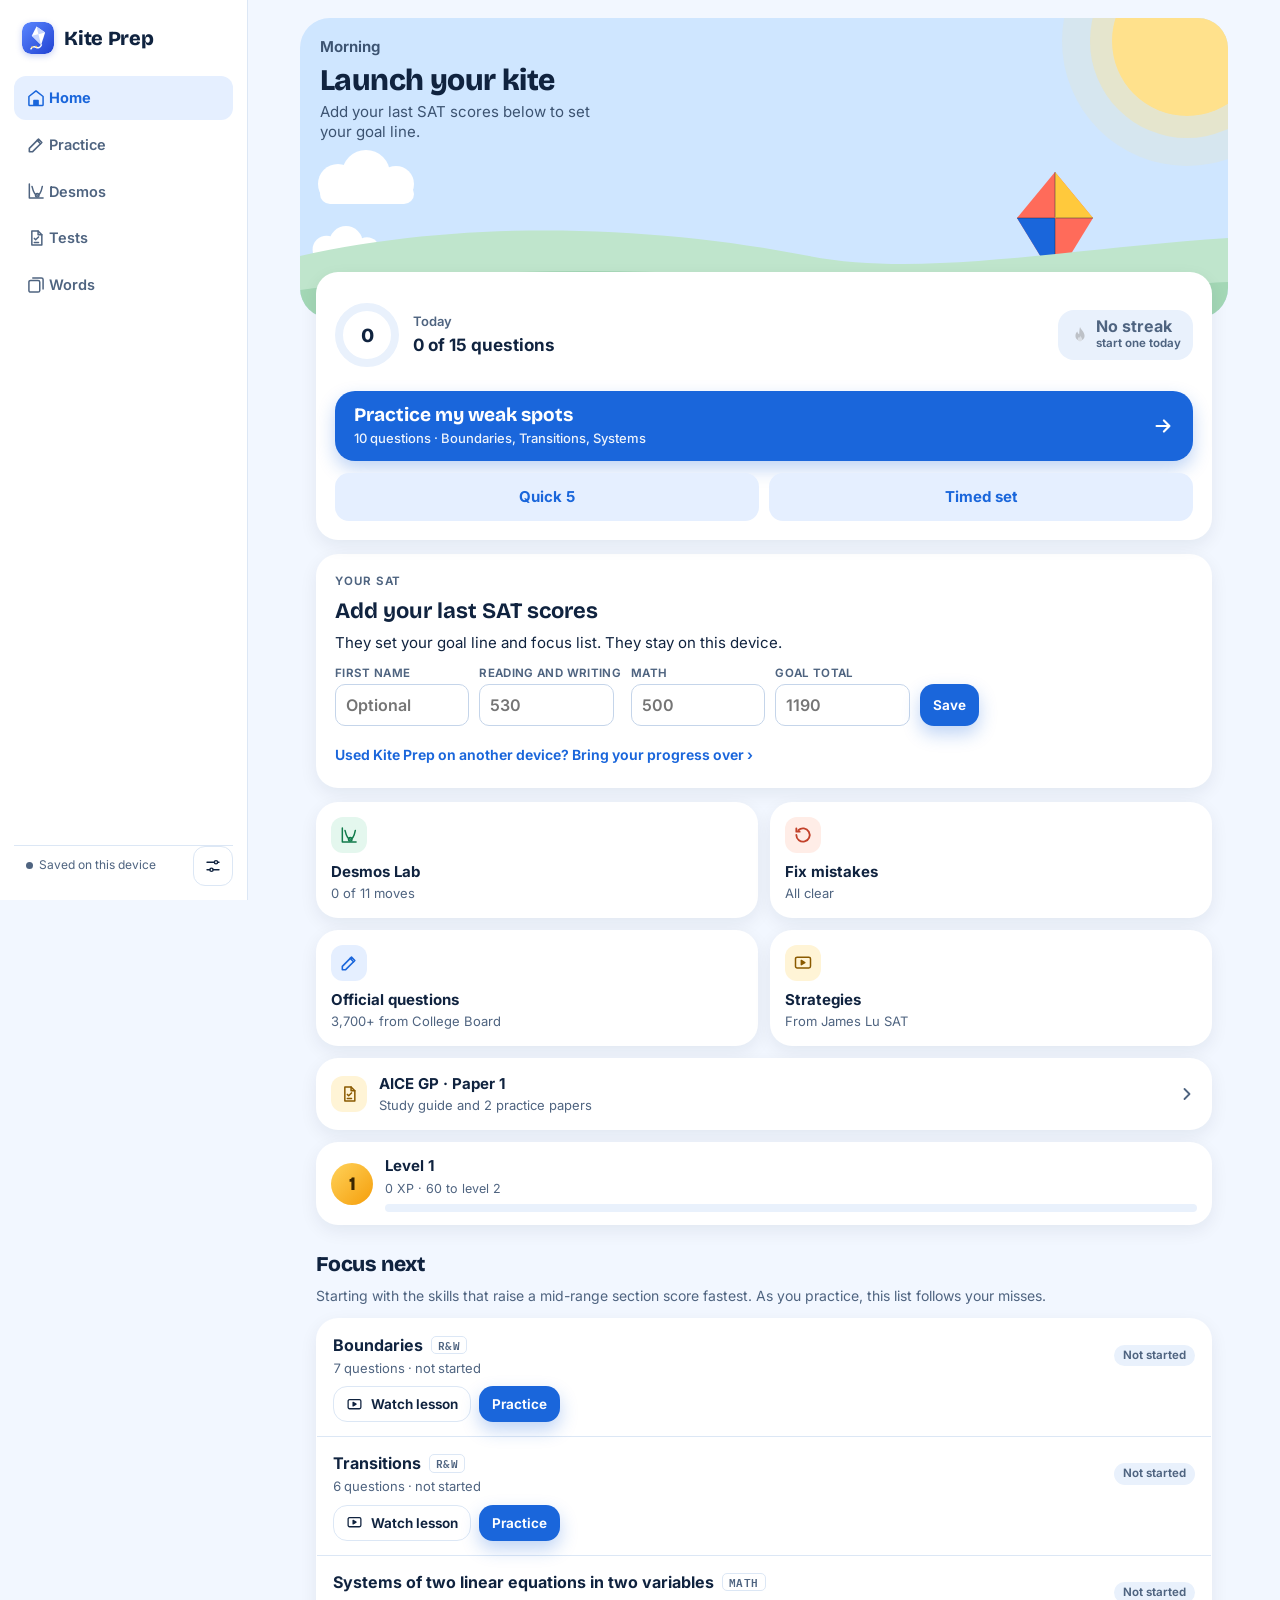
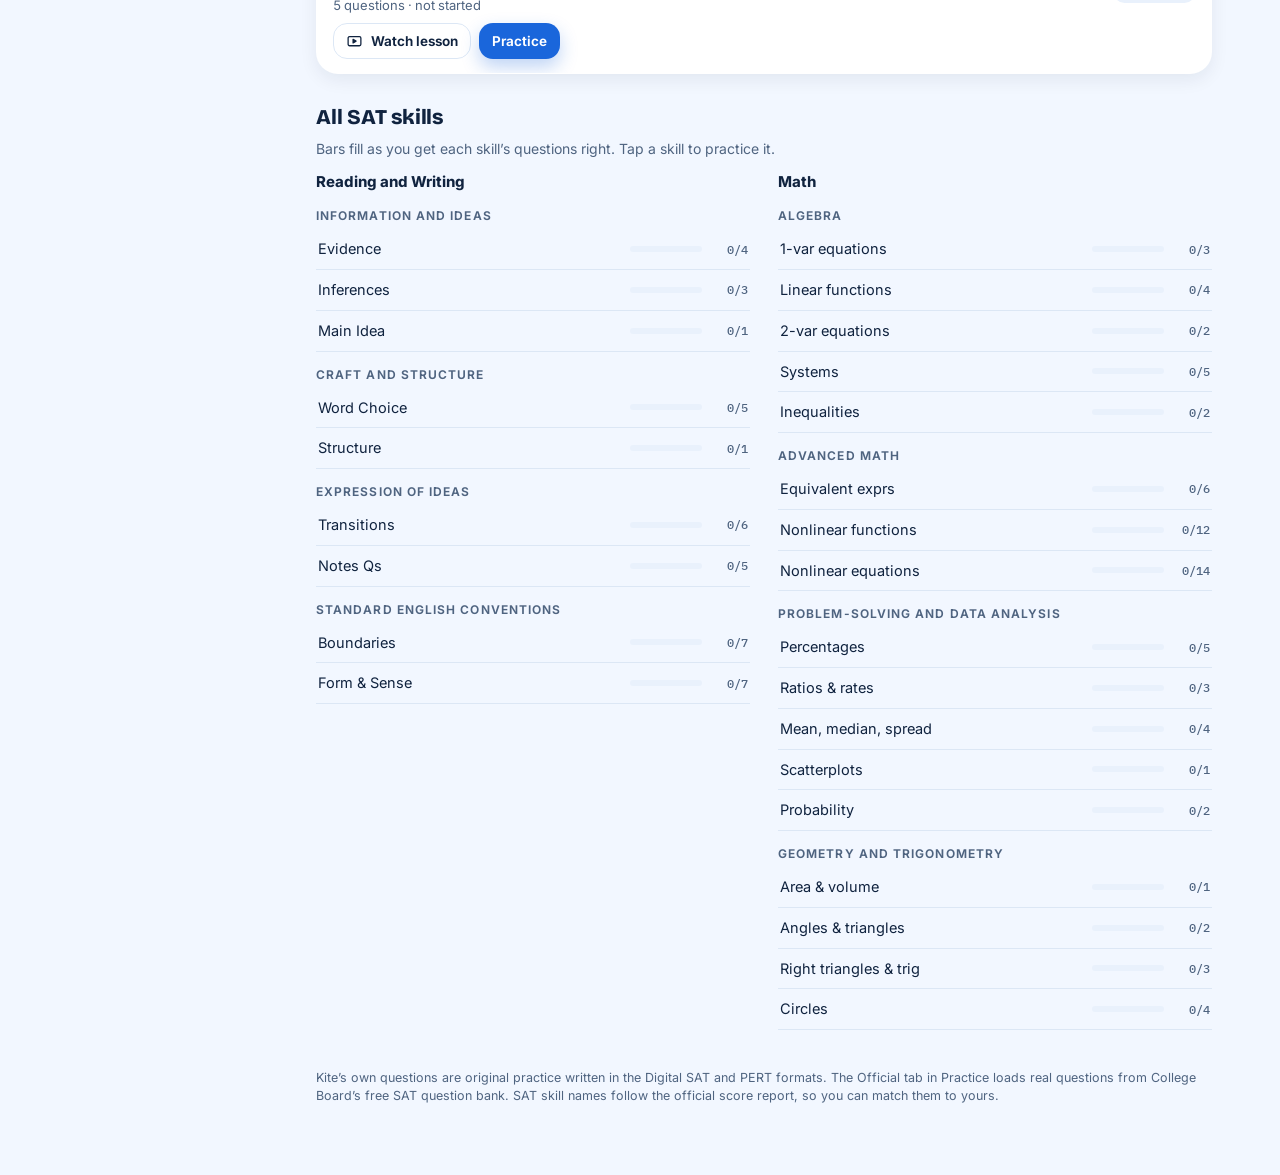
==== commit d95d5e22: "Sky redesign, official College Board questions, and James Lu strategies - New Sky look: kite that cl" ====
--- a/ios/KitePrep/web/index.html
+++ b/ios/KitePrep/web/index.html
@@ -11,34 +11,50 @@
    Practice opens as a focused sheet; on wide screens reading passages split passage | question like the real tests.
    Motion: anything inside a .play container animates once, in document order (JS numbers the pieces). */
 :root{
-  --bg:#F4F6FB; --surface:#FFFFFF; --sunken:#ECF0F6; --ink:#0F1729; --muted:#5A6478; --rule:#DFE4EC;
-  --brand:#2F5BEA; --brand-2:#1F44C9; --brand-soft:#E9EFFF; --brand-ink:#FFFFFF; --edge:#C3CCDA;
-  --pencil:#2F5BEA; --pencil-soft:#E9EFFF; --pencil-ink:#1F44C9;
-  --btn:#2F5BEA; --btn-ink:#FFFFFF; --mark:#2F5BEA; --mark-ink:#FFFFFF;
-  --good:#12805A; --good-soft:#E1F4EC; --bad:#C2382F; --bad-soft:#FCE8E6; --warn:#A35F00; --warn-soft:#FCF0DA;
-  --focus:#2F5BEA; --scrim:rgba(10,15,30,.46); --on-bad:#FFFFFF;
-  --hi:#FFE27A; --ca:#2F5BEA; --cb:#A23BC4; --shadow:rgba(16,24,40,.08); --card-sh:0 1px 2px rgba(16,24,40,.04),0 2px 6px rgba(16,24,40,.05);
+  --bg:#F2F7FF; --surface:#FFFFFF; --sunken:#E9F1FC; --ink:#10233F; --muted:#4F6480; --rule:#DCE7F5;
+  --brand:#1A66DB; --brand-2:#1556B9; --brand-soft:#E5EFFF; --brand-soft-2:#D8E7FF; --brand-ink:#FFFFFF; --edge:#C5D5EA;
+  --pencil:#1A66DB; --pencil-soft:#E5EFFF; --pencil-ink:#1556B9;
+  --btn:#1A66DB; --btn-ink:#FFFFFF; --mark:#1A66DB; --mark-ink:#FFFFFF; --btn-glow:rgba(26,102,219,.28);
+  --good:#0F7A4A; --good-2:#1F9D63; --good-soft:#E4F7EE; --bad:#C2412A; --bad-soft:#FFEDE7; --warn:#8A5A00; --warn-soft:#FFF4D6;
+  --focus:#1A66DB; --scrim:rgba(10,20,40,.46); --on-bad:#FFFFFF;
+  --hi:#FFE27A; --ca:#1A66DB; --cb:#A23BC4; --shadow:rgba(16,35,63,.10);
+  --card-sh:0 6px 18px rgba(16,35,63,.07); --card-sh-lg:0 14px 34px rgba(16,35,63,.12); --card-line:transparent;
+  --sky:#CFE6FF; --sky-ink:#10233F; --sky-muted:#3C5371; --sky-btn:rgba(255,255,255,.8); --seg-track:rgba(255,255,255,.6);
+  --hill-1:#BFE5CC; --hill-2:#A3D7B5; --sun:#FFE18C; --sun-halo:rgba(255,225,140,.35); --sun-halo-2:rgba(255,225,140,.14);
+  --sun-op:1; --night-op:0; --string:rgba(255,255,255,.9); --cloud:#FFFFFF; --cloud-op:1;
+  --kite-a:#FF6B5A; --kite-b:#FFC93C; --kite-c:#1A66DB; --flame:#FF6B5A; --flame-soft:#FFF0EB; --flame-ink:#B8321C; --xp:#FFC93C; --xp-ink:#3D2A00;
   --f-ui:'Inter', system-ui, -apple-system, 'Segoe UI', Roboto, sans-serif;
   --f-read:'Source Serif 4', Georgia, 'Times New Roman', serif;
   --f-mono:'IBM Plex Mono', ui-monospace, SFMono-Regular, Menlo, Consolas, monospace;
-  --r:10px; --rs:1; --gap:.42s; --lead:.15s;
+  --f-display:'Bricolage Grotesque', 'Inter', system-ui, -apple-system, sans-serif;
+  --r:12px; --rs:1; --gap:.42s; --lead:.15s;
 }
 @media (prefers-color-scheme: dark){ :root:not([data-theme="light"]){
-  --bg:#0B1020; --surface:#131A2B; --sunken:#1B2337; --ink:#E9EDF6; --muted:#9AA4BA; --rule:#28324A;
-  --brand:#7092FF; --brand-2:#9DB4FF; --brand-soft:#1C2850; --brand-ink:#0B1020; --edge:#3A4663;
-  --pencil:#7092FF; --pencil-soft:#1C2850; --pencil-ink:#A9BDFF;
-  --btn:#7092FF; --btn-ink:#0B1020; --mark:#7092FF; --mark-ink:#0B1020;
-  --good:#3FC48E; --good-soft:#11291F; --bad:#F2766D; --bad-soft:#3A1A1A; --warn:#EBB04E; --warn-soft:#32260F;
-  --focus:#9DB4FF; --scrim:rgba(0,0,0,.6); --on-bad:#0B1020;
-  --hi:#5B4A12; --ca:#7092FF; --cb:#D99BF0; --shadow:rgba(0,0,0,.35); --card-sh:0 1px 2px rgba(0,0,0,.3); color-scheme:dark } }
+  --bg:#0A1426; --surface:#132139; --sunken:#1A2B48; --ink:#EAF1FF; --muted:#9DB0CC; --rule:#24375A;
+  --brand:#6EA0FF; --brand-2:#93B9FF; --brand-soft:#1A2F57; --brand-soft-2:#223B6B; --brand-ink:#0A1426; --edge:#34507D;
+  --pencil:#6EA0FF; --pencil-soft:#1A2F57; --pencil-ink:#A9C6FF;
+  --btn:#6EA0FF; --btn-ink:#0A1426; --mark:#6EA0FF; --mark-ink:#0A1426; --btn-glow:rgba(0,0,0,.35);
+  --good:#4BD69A; --good-2:#2FBF7F; --good-soft:#10301F; --bad:#FF8A73; --bad-soft:#3A1C17; --warn:#F2C35B; --warn-soft:#33270C;
+  --focus:#93B9FF; --scrim:rgba(0,0,0,.6); --on-bad:#0A1426;
+  --hi:#5B4A12; --ca:#6EA0FF; --cb:#D99BF0; --shadow:rgba(0,0,0,.4);
+  --card-sh:0 1px 2px rgba(0,0,0,.35); --card-sh-lg:0 14px 34px rgba(0,0,0,.45); --card-line:#1F3254;
+  --sky:#10244A; --sky-ink:#EAF1FF; --sky-muted:#A9BCDA; --sky-btn:rgba(255,255,255,.1); --seg-track:rgba(255,255,255,.16);
+  --hill-1:#143553; --hill-2:#0F2A43; --sun:#F4F1E2; --sun-halo:transparent; --sun-halo-2:transparent;
+  --sun-op:0; --night-op:1; --string:rgba(255,255,255,.55); --cloud:#2A4370; --cloud-op:.7;
+  --kite-a:#FF7A69; --kite-b:#FFD25C; --kite-c:#6EA0FF; --flame:#FF8A73; --flame-soft:#3A1C17; --flame-ink:#FFB4A3; --xp:#FFD25C; --xp-ink:#2B1E00; color-scheme:dark } }
 :root[data-theme="dark"]{
-  --bg:#0B1020; --surface:#131A2B; --sunken:#1B2337; --ink:#E9EDF6; --muted:#9AA4BA; --rule:#28324A;
-  --brand:#7092FF; --brand-2:#9DB4FF; --brand-soft:#1C2850; --brand-ink:#0B1020; --edge:#3A4663;
-  --pencil:#7092FF; --pencil-soft:#1C2850; --pencil-ink:#A9BDFF;
-  --btn:#7092FF; --btn-ink:#0B1020; --mark:#7092FF; --mark-ink:#0B1020;
-  --good:#3FC48E; --good-soft:#11291F; --bad:#F2766D; --bad-soft:#3A1A1A; --warn:#EBB04E; --warn-soft:#32260F;
-  --focus:#9DB4FF; --scrim:rgba(0,0,0,.6); --on-bad:#0B1020;
-  --hi:#5B4A12; --ca:#7092FF; --cb:#D99BF0; --shadow:rgba(0,0,0,.35); --card-sh:0 1px 2px rgba(0,0,0,.3); color-scheme:dark }
+  --bg:#0A1426; --surface:#132139; --sunken:#1A2B48; --ink:#EAF1FF; --muted:#9DB0CC; --rule:#24375A;
+  --brand:#6EA0FF; --brand-2:#93B9FF; --brand-soft:#1A2F57; --brand-soft-2:#223B6B; --brand-ink:#0A1426; --edge:#34507D;
+  --pencil:#6EA0FF; --pencil-soft:#1A2F57; --pencil-ink:#A9C6FF;
+  --btn:#6EA0FF; --btn-ink:#0A1426; --mark:#6EA0FF; --mark-ink:#0A1426; --btn-glow:rgba(0,0,0,.35);
+  --good:#4BD69A; --good-2:#2FBF7F; --good-soft:#10301F; --bad:#FF8A73; --bad-soft:#3A1C17; --warn:#F2C35B; --warn-soft:#33270C;
+  --focus:#93B9FF; --scrim:rgba(0,0,0,.6); --on-bad:#0A1426;
+  --hi:#5B4A12; --ca:#6EA0FF; --cb:#D99BF0; --shadow:rgba(0,0,0,.4);
+  --card-sh:0 1px 2px rgba(0,0,0,.35); --card-sh-lg:0 14px 34px rgba(0,0,0,.45); --card-line:#1F3254;
+  --sky:#10244A; --sky-ink:#EAF1FF; --sky-muted:#A9BCDA; --sky-btn:rgba(255,255,255,.1); --seg-track:rgba(255,255,255,.16);
+  --hill-1:#143553; --hill-2:#0F2A43; --sun:#F4F1E2; --sun-halo:transparent; --sun-halo-2:transparent;
+  --sun-op:0; --night-op:1; --string:rgba(255,255,255,.55); --cloud:#2A4370; --cloud-op:.7;
+  --kite-a:#FF7A69; --kite-b:#FFD25C; --kite-c:#6EA0FF; --flame:#FF8A73; --flame-soft:#3A1C17; --flame-ink:#FFB4A3; --xp:#FFD25C; --xp-ink:#2B1E00; color-scheme:dark }
 :root[data-size="lg"]{ --rs:1.14 }
 
 *{box-sizing:border-box}
@@ -311,6 +327,57 @@
 .mgroup .acts{display:flex;gap:8px;flex-wrap:wrap}
 .empty{margin-top:22px;padding:28px 20px;border:1px dashed var(--rule);border-radius:14px;text-align:center;color:var(--muted)}
 .empty b{display:block;color:var(--ink);font-size:17px;margin-bottom:6px}
+
+/* ---------- tests */
+.tgjump{display:flex;gap:6px;flex-wrap:wrap;margin-top:12px}
+.tgjump .chip{cursor:pointer;font-size:13px;padding:5px 11px}
+.tguide{display:grid;gap:10px;padding-top:10px}
+.tgsec{background:var(--surface);border:1px solid var(--rule);border-radius:14px;scroll-margin-top:72px}
+.tgsec summary{cursor:pointer;list-style:none;display:flex;align-items:center;justify-content:space-between;gap:10px;padding:14px 16px}
+.tgsec summary::-webkit-details-marker{display:none}
+.tgsec summary::after{content:"+";font:600 20px var(--f-mono);color:var(--muted)}
+.tgsec[open] summary::after{content:"–"}
+.tgsec summary h2{font-size:17px;font-weight:750;font-stretch:110%}
+.tgbody{padding:0 16px 16px;display:grid;gap:10px;font-size:15px}
+.tgbody p{margin:0}
+.tgbody .tw{margin:0}
+.dt.tgt{width:100%;font-size:14px}
+.dt.tgt td{vertical-align:top}
+.tgtip{border-left:4px solid var(--brand);background:var(--brand-soft);padding:10px 14px;border-radius:0 10px 10px 0;font-size:14.5px}
+.tgtip.trap{border-left-color:var(--warn);background:var(--warn-soft)}
+.tgtip b{display:block;font-size:11.5px;letter-spacing:.08em;text-transform:uppercase;margin-bottom:2px}
+.tgq{margin:0;padding:12px 14px;border-radius:10px;background:var(--sunken);font-family:var(--f-read);font-style:italic;font-size:calc(16px * var(--rs));line-height:1.55}
+.tgq .eyebrow{display:block;font-family:var(--f-ui);font-style:normal;margin-bottom:4px}
+.tgl{margin:0;padding-left:1.3em;display:grid;gap:4px}
+.gphead{display:grid;gap:8px;padding-block:16px 6px}
+.gphead .linkbtn{justify-self:start}
+.gpht h2{font-size:22px;font-weight:800;font-stretch:115%;letter-spacing:-.01em}
+.gptools{display:flex;gap:8px;flex-wrap:wrap;align-items:center}
+.gpgrid{display:grid;gap:18px;padding-top:10px}
+.gpcol{min-width:0}
+@media (min-width:1000px){.gpgrid{grid-template-columns:minmax(0,1fr) minmax(0,1fr);gap:28px;align-items:start}
+  .gpgrid .gpcol:first-child{position:sticky;top:calc(72px + env(safe-area-inset-top,0px));max-height:calc(100vh - 92px);overflow:auto;padding-right:6px}}
+.gpdocs .seg{margin-top:0}
+.gpdoc{margin-top:12px;background:var(--surface);border:1px solid var(--rule);border-radius:14px;padding:16px;font-family:var(--f-read);font-size:calc(16.5px * var(--rs));line-height:1.6}
+.gpdoc h3{font-family:var(--f-ui);font-size:18px;font-weight:750;margin-bottom:6px}
+.gpdoc .gpby{font-size:14px;color:var(--muted);font-style:italic;margin:0 0 12px}
+.gpdoc p{margin:0 0 10px}
+.gpfl{display:grid;gap:4px;font:650 12px var(--f-ui);color:var(--muted);margin-bottom:10px}
+.gpfl input,.gpfl textarea,.gpans{width:100%;border:1px solid var(--rule);border-radius:var(--r);background:var(--bg);color:var(--ink);padding:10px 12px;font:400 15px/1.55 var(--f-ui)}
+.gpans{font-family:var(--f-read);font-size:calc(16px * var(--rs));resize:vertical;background:var(--surface);border-color:var(--edge)}
+.gpqs{display:grid;gap:14px}
+.gpq{background:var(--surface);border:1px solid var(--rule);border-radius:14px;padding:14px 16px;display:grid;gap:8px;scroll-margin-top:72px}
+.gpqh{display:flex;align-items:center;gap:8px;font-size:17px}
+.gpqt{margin:0;font-family:var(--f-read);font-size:calc(16.5px * var(--rs));line-height:1.5}
+.gpmeta{display:flex;gap:12px;flex-wrap:wrap;font-size:12.5px;color:var(--muted)}
+.gpgo{display:flex;gap:10px;align-items:center;flex-wrap:wrap}
+.gperr{font-size:13.5px;color:var(--bad)}
+.gpres{display:grid;gap:10px;padding:12px 0 4px;border-top:1px solid var(--rule)}
+.gpscore{display:flex;gap:10px;align-items:center;flex-wrap:wrap}
+.gpscore .pill{font-size:15px;padding:4px 12px}
+.gpitems,.gpann{list-style:none;margin:0;padding:0;display:grid;gap:8px;font-size:14.5px}
+.gpann q{font-family:var(--f-read);font-style:italic}
+.gptip2{margin:0;font-size:14.5px}
 
 /* ---------- words */
 .wbar{display:flex;align-items:center;justify-content:space-between;gap:10px;flex-wrap:wrap;margin-top:12px}
@@ -767,6 +834,265 @@
 @media (min-width:900px) and (max-width:1180px){.sync .sl{display:none}}
 @media (max-width:380px){.tab span:not(.badge){font-size:10px}}
 
+/* ---------- Sky theme: your score is a kite's altitude. Light = day sky, dark = night sky. */
+h1,h2,.ptitle h1,.section > h2,.dlg header h2,.mgroup h2,.tgsec summary h2,.gpht h2,.dzhero h1,.mvb h3{font-family:var(--f-display);font-stretch:100%}
+.ptitle h1{font-size:30px;font-weight:800;letter-spacing:-.02em}
+.section > h2{font-size:21px;font-weight:800;letter-spacing:-.01em}
+.big,.score2 b,.bigsm,.phero .day,.flash .w,.pbanner .pb-t,.lstage .big,.gpht h2{font-family:var(--f-display);font-stretch:100%}
+.eyebrow{letter-spacing:.08em}
+
+/* top bar: the sky starts here on phones */
+.brand{font-family:var(--f-display);font-stretch:100%;font-size:20px;font-weight:800;letter-spacing:-.01em}
+.wm i{color:var(--ink);margin-left:.22em}
+@media (max-width:899px){
+  .bar{background:var(--sky);border-bottom:0;border-radius:0 0 22px 22px;color:var(--sky-ink)}
+  body[data-view="home"] .bar{border-radius:0}
+  body::before,body.prac::before{background:var(--sky)}
+  .bar .sync{color:var(--sky-muted)}
+  .bar .sync i{background:var(--sky-muted)}
+  .bar .sync.db i{background:var(--good-2)}
+  .bar .iconbtn{width:44px;height:44px;border-radius:50%;border-color:transparent;background:var(--sky-btn);color:var(--sky-ink)}
+  .wm b,.wm i{color:var(--sky-ink)}
+}
+
+/* bottom tabs */
+.tabs{background:var(--surface);background:color-mix(in srgb,var(--surface) 93%,transparent);-webkit-backdrop-filter:saturate(1.5) blur(14px);backdrop-filter:saturate(1.5) blur(14px)}
+.tab{gap:3px;font-weight:600}
+.tab .ti{display:grid;place-items:center;width:54px;height:30px;border-radius:15px;transition:background-color .2s,transform .15s}
+.tab[aria-current="page"]{color:var(--brand);font-weight:700}
+.tab[aria-current="page"] .ti{background:var(--brand-soft)}
+.tab[aria-current="page"]::before{display:none}
+.tab:active .ti{transform:scale(.9)}
+@media (min-width:900px){.tab .ti{width:auto;height:auto;background:none!important}}
+
+/* buttons, cards, segments */
+.btn{border-radius:14px}
+.btn.primary{background:var(--btn);color:var(--btn-ink);border-color:transparent;box-shadow:0 8px 18px var(--btn-glow)}
+.btn.primary:hover:not(:disabled){background:var(--brand-2);border-color:transparent}
+.btn.soft{background:var(--brand-soft);color:var(--brand);border-color:transparent;font-weight:700}
+.btn.soft:hover:not(:disabled){border-color:transparent;background:var(--brand-soft-2)}
+.iconbtn{border-radius:12px}
+.pcard,.focus,.tcard,.facts,.sbig,.chk,.move,.dzhero,.dzcard,.qlist,.tgsec,.gpq,.gpdoc,.readout,.tutor,.card{border:1px solid var(--card-line);border-radius:22px;box-shadow:var(--card-sh);background:var(--surface)}
+.sbig.hot{background:var(--brand);border-color:var(--brand)}
+.move.done{border-color:var(--good-2)}
+.focus,.qlist{overflow:hidden}
+.empty{border-radius:22px;border:1.5px dashed var(--edge);background:transparent;box-shadow:none}
+.lstage{border-radius:20px;box-shadow:none}
+.seg{background:var(--sunken);border-radius:14px;padding:4px}
+.seg button{border-radius:11px;min-height:36px;padding:7px 14px}
+.seg button[aria-pressed="true"],.seg button[aria-selected="true"],.seg .on{background:var(--surface);color:var(--brand);box-shadow:0 2px 6px var(--shadow)}
+.hub{display:flex;margin-top:16px}
+.hub .seg{margin-top:0;width:100%}
+.hub .seg button{flex:1;display:inline-flex;align-items:center;justify-content:center;gap:6px}
+.hub .hb{display:inline-grid;place-items:center;min-width:20px;height:20px;padding:0 6px;border-radius:10px;background:var(--bad);color:var(--on-bad);font:700 11px/1 var(--f-ui)}
+.dlg{border-radius:26px 26px 0 0}
+@media (min-width:700px){.dlg{border-radius:26px}}
+.toast{border-radius:16px}
+.toast.lvl{background:var(--xp);color:var(--xp-ink)}
+.lvbadge{background:linear-gradient(135deg,#FFD25A,#F59E0B);color:#3B2600;font-family:var(--f-display);font-stretch:100%}
+.pbanner{background:var(--brand);box-shadow:0 10px 24px var(--btn-glow);border-radius:22px}
+.pbanner .pb-go{background:var(--surface);color:var(--brand)}
+
+/* home: the sky */
+.skyhero{position:relative;overflow:hidden;height:292px;background:var(--sky);color:var(--sky-ink);border-radius:0 0 34px 34px;isolation:isolate}
+@media (min-width:900px){.skyhero{max-width:58rem;margin:18px auto 0;border-radius:30px;height:300px}}
+.skyhero .sun{position:absolute;right:-34px;top:-52px;width:150px;height:150px;border-radius:50%;background:var(--sun);opacity:var(--sun-op);box-shadow:0 0 0 22px var(--sun-halo),0 0 0 50px var(--sun-halo-2);animation:skyGlow 6s ease-in-out infinite}
+.skyhero .moon{position:absolute;right:30px;top:18px;width:54px;height:54px;border-radius:50%;opacity:var(--night-op);background:radial-gradient(circle at 34% 38%,rgba(0,0,0,.09) 0 6px,transparent 7px),radial-gradient(circle at 64% 66%,rgba(0,0,0,.08) 0 8px,transparent 9px),radial-gradient(circle at 70% 30%,rgba(0,0,0,.06) 0 4px,transparent 5px),var(--sun);box-shadow:0 0 34px rgba(244,241,226,.35)}
+.skyhero .stars{position:absolute;inset:0;opacity:var(--night-op)}
+.skyhero .stars i{position:absolute;width:2px;height:2px;border-radius:50%;background:#FFFFFF;animation:twinkle 3.2s ease-in-out infinite}
+.skyhero .stars i.b{width:3px;height:3px}
+.skyhero .cloud{position:absolute;left:0;color:var(--cloud);opacity:var(--cloud-op);animation:drift 34s linear infinite}
+.skyhero .cloud svg{display:block}
+.skyhero .cloud.c2{animation-duration:48s;animation-direction:reverse}
+.skyhero .hills{position:absolute;left:0;bottom:0;width:100%;height:92px;display:block}
+.skyhero .hills .h1{fill:var(--hill-1)}
+.skyhero .hills .h2{fill:var(--hill-2)}
+.goalline{position:absolute;left:46%;right:0;top:var(--goal-y);border-top:2px dashed var(--string)}
+.goaltag{position:absolute;right:max(14px,env(safe-area-inset-right,0px));top:calc(var(--goal-y) - 14px);padding:6px 11px;border-radius:14px;background:var(--surface);color:var(--brand);font:750 11.5px/1.2 var(--f-ui);letter-spacing:.06em}
+.kitefly{position:absolute;right:13%;top:var(--kite-y);width:104px;height:120px;overflow:visible;transition:top 1.4s cubic-bezier(.2,.8,.2,1)}
+.kitefly .kb{transform-origin:52px 60px;animation:kiteBob 3.6s ease-in-out infinite}
+.kitefly .kt{transform-origin:52px 112px;animation:kiteTail 1.9s ease-in-out infinite}
+.kitefly .str{stroke:var(--string)}
+.kitefly.launch{animation:kiteLaunch 1.6s cubic-bezier(.2,.8,.2,1) both .1s}
+.skycopy{position:absolute;left:max(20px,env(safe-area-inset-left,0px));top:18px;width:min(56%,300px);display:grid;gap:6px;z-index:1}
+.skycopy .hi{font-size:15px;font-weight:650;color:var(--sky-muted)}
+.skycopy h1{font:800 30px/1.04 var(--f-display);letter-spacing:-.02em;color:var(--sky-ink)}
+.skycopy p{margin:0;font-size:15px;line-height:1.35;color:var(--sky-muted)}
+@media (max-width:360px){.skycopy h1{font-size:26px}}
+@keyframes kiteBob{0%,100%{transform:translateY(0) rotate(-3deg)}50%{transform:translateY(-10px) rotate(3deg)}}
+@keyframes kiteTail{0%,100%{transform:rotate(-4deg)}50%{transform:rotate(6deg)}}
+@keyframes kiteLaunch{from{transform:translateY(70px)}to{transform:none}}
+@keyframes drift{0%{transform:translateX(40vw);opacity:0}12%,88%{opacity:var(--cloud-op)}100%{transform:translateX(calc(100vw + 30px));opacity:0}}
+@keyframes skyGlow{0%,100%{transform:scale(1)}50%{transform:scale(1.07)}}
+@keyframes twinkle{0%,100%{opacity:.25}50%{opacity:1}}
+@keyframes lift{from{transform:translateY(16px);opacity:0}to{transform:none;opacity:1}}
+@keyframes flame{0%,100%{transform:scale(1) rotate(-3deg)}50%{transform:scale(1.1) rotate(3deg)}}
+
+.today{position:relative;z-index:2;margin-top:-46px;padding:18px;display:grid;gap:12px;animation:lift .6s cubic-bezier(.2,.8,.2,1) both}
+.trow{display:flex;align-items:center;gap:14px}
+.ring2{position:relative;width:64px;height:64px;flex:0 0 auto}
+.ring2 svg{width:64px;height:64px;transform:rotate(-90deg);display:block}
+.ring2 circle{fill:none;stroke-width:8}
+.ring2 .bgc{stroke:var(--sunken)}
+.ring2 .fgc{stroke:var(--brand);stroke-linecap:round}
+.ring2.done .fgc{stroke:var(--good-2)}
+.ring2.play .fgc{animation:ringfill 1.2s cubic-bezier(.2,.8,.2,1) both .15s}
+.ring2 b{position:absolute;inset:0;display:grid;place-items:center;font:800 20px var(--f-display)}
+.ttxt{display:grid;gap:1px;min-width:0}
+.ttxt span{font-size:13px;font-weight:600;color:var(--muted)}
+.ttxt b{font-size:17px}
+.streak{margin-left:auto;display:flex;align-items:center;gap:6px;padding:8px 12px;border-radius:16px;background:var(--flame-soft);flex:0 0 auto}
+.streak svg{width:20px;height:20px;transform-origin:12px 20px;animation:flame 1.4s ease-in-out infinite}
+.streak b{display:block;font-size:16px;line-height:1.1;color:var(--flame-ink)}
+.streak small{display:block;font-size:11.5px;font-weight:650;color:var(--flame-ink)}
+.streak.cold{background:var(--sunken)}
+.streak.cold svg{animation:none;opacity:.45;filter:grayscale(1)}
+.streak.cold b,.streak.cold small{color:var(--muted)}
+.btn.bigbtn{width:100%;min-height:66px;justify-content:space-between;text-align:left;padding:12px 18px;border-radius:20px;white-space:normal}
+.bigbtn b{display:block;font:750 19px/1.15 var(--f-display)}
+.bigbtn small{display:block;margin-top:3px;font-size:13px;font-weight:500;opacity:.92}
+.bigbtn svg{width:22px;height:22px;flex:0 0 auto}
+.two{display:grid;grid-template-columns:repeat(2,minmax(0,1fr));gap:10px}
+.two .btn{min-height:48px;font-size:15px}
+.tiles{display:grid;grid-template-columns:repeat(2,minmax(0,1fr));gap:12px;margin-top:14px}
+.tile{display:flex;flex-direction:column;align-items:flex-start;gap:8px;min-height:96px;padding:14px;border-radius:22px;border:1px solid var(--card-line);background:var(--surface);box-shadow:var(--card-sh);text-align:left;cursor:pointer;color:var(--ink);transition:transform .15s;animation:lift .6s cubic-bezier(.2,.8,.2,1) both .1s}
+.tile:active{transform:scale(.98)}
+.tile b{display:block;font-size:15px}
+.tile small{display:block;font-size:13px;color:var(--muted)}
+.tile.row{flex-direction:row;align-items:center;min-height:62px;width:100%;margin-top:12px;gap:12px;animation-delay:.18s}
+.tile.row .tt{flex:1;min-width:0}
+.tile.row > svg{width:20px;height:20px;color:var(--muted);flex:0 0 auto}
+.tic{display:grid;place-items:center;width:36px;height:36px;border-radius:12px;flex:0 0 auto}
+.tic svg{width:20px;height:20px}
+.tic .hl{fill:none}
+.tic.g{background:var(--good-soft);color:var(--good)}
+.tic.r{background:var(--bad-soft);color:var(--bad)}
+.tic.y{background:var(--warn-soft);color:var(--warn)}
+.tic.b{background:var(--brand-soft);color:var(--brand)}
+.lvline{display:flex;align-items:center;gap:12px;margin-top:12px;padding:12px 14px;animation:lift .6s cubic-bezier(.2,.8,.2,1) both .24s}
+.lvline .lvbadge{width:42px;height:42px;font-size:19px}
+.lvl-t{flex:1;min-width:0;display:grid;gap:2px}
+.lvl-t b{font-size:15px}
+.lvl-t span{font-size:12.5px;color:var(--muted)}
+.lvl-t .lvbar{margin-top:4px}
+.skyhome .hero.setup{margin-top:14px;padding:18px;border-radius:22px;background:var(--surface);border:1px solid var(--card-line);box-shadow:var(--card-sh)}
+
+/* practice: a sky band on top, questions on cards */
+body.prac{background:var(--bg)}
+.pbar{background:var(--sky);color:var(--sky-ink);border-bottom:0;border-radius:0 0 24px 24px}
+.pbar .iconbtn{min-width:44px;min-height:44px;border-radius:22px;border-color:transparent;background:var(--sky-btn);color:var(--sky-ink)}
+.pbar .iconbtn[aria-pressed="true"]{background:var(--surface);color:var(--brand)}
+.pbar .ptitle2{color:var(--sky-muted)}
+.pbar .segwrap{padding:18px 0 12px}
+.segtrack{position:relative}
+.segs i{height:6px;border-radius:3px;background:var(--seg-track)}
+.segs i.ans,.segs i.cur{background:var(--surface);box-shadow:none}
+.segs i.ok{background:var(--good-2)}
+.segs i.no{background:var(--bad)}
+.segbar{background:var(--seg-track)}
+.segbar i{background:var(--surface)}
+.segkite{position:absolute;bottom:5px;width:26px;height:34px;margin-left:-13px;color:var(--sky-ink);transition:left .5s cubic-bezier(.2,.8,.2,1);pointer-events:none}
+.segkite svg{display:block;width:26px;height:34px;transform-origin:13px 14px;animation:kiteBobS 2.4s ease-in-out infinite}
+@keyframes kiteBobS{0%,100%{transform:translateY(0) rotate(-6deg)}50%{transform:translateY(-4px) rotate(5deg)}}
+.combo{background:var(--xp);color:var(--xp-ink)}
+.ptags .skn{display:inline-flex;align-items:center;min-height:26px;padding:2px 10px;border-radius:13px;background:var(--brand-soft);color:var(--brand);font-size:12.5px;font-weight:700}
+.qnum{border-radius:9px}
+.qbox,.pbox{background:var(--surface);border:1px solid var(--card-line);border-radius:22px;padding:16px 18px;box-shadow:var(--card-sh)}
+.pbody.split .pcol .pbox{box-shadow:none}
+.ch{border:1.5px solid var(--rule);border-radius:16px;background:var(--surface);padding:12px 14px}
+.ch:hover:not(:disabled){border-color:var(--brand)}
+.bub{width:30px;height:30px;border-color:var(--edge)}
+.ch.sel{border-color:var(--brand);background:var(--brand-soft);box-shadow:inset 0 0 0 1px var(--brand)}
+.ch.sel .bub{border-color:var(--brand)}
+.ch.ok{border:2px solid var(--good-2);background:var(--good-soft);box-shadow:none;font-weight:600}
+.ch.ok .bub{border-color:var(--good-2)}
+.ch.ok .bub::before{background:var(--good-2)}
+.ch.ok.win{animation:chPop .45s cubic-bezier(.2,.8,.2,1) both}
+.chrow.done .ch:not(.ok):not(.no){opacity:.55}
+@keyframes chPop{0%{transform:scale(.96)}60%{transform:scale(1.02)}100%{transform:none}}
+.spr input{border-radius:14px}
+.verdict{border-radius:20px;padding:14px 16px;gap:12px}
+.verdict.ok{background:var(--surface);color:var(--ink);border:1px solid var(--card-line);box-shadow:var(--card-sh-lg)}
+.verdict.no{background:var(--bad-soft);color:var(--bad)}
+.verdict .vbadge{display:grid;place-items:center;width:38px;height:38px;border-radius:50%;background:var(--good-2);color:#FFFFFF;flex:0 0 auto}
+.verdict.play .vbadge{animation:pop .5s cubic-bezier(.2,1.4,.4,1) both .15s}
+.verdict .vbadge svg{width:20px;height:20px}
+.verdict .vtxt{font:800 24px/1.1 var(--f-display);letter-spacing:-.01em}
+.verdict .xpp{margin-left:auto;display:inline-flex;align-items:center;height:34px;padding:0 13px;border-radius:17px;background:var(--xp);color:var(--xp-ink);font:800 16px var(--f-display);white-space:nowrap}
+.verdict.play .xpp{animation:xpIn .9s cubic-bezier(.2,.8,.2,1) both .35s}
+.verdict .xpp + .vt{margin-left:4px}
+@keyframes xpIn{0%{transform:translateY(16px);opacity:0}40%{transform:translateY(-8px);opacity:1}100%{transform:none;opacity:1}}
+.xpl{margin-top:14px;padding:16px;border-top:0;border:1px solid var(--card-line);border-radius:22px;background:var(--surface);box-shadow:var(--card-sh)}
+.stp{border-radius:16px}
+.pfoot{border-top:0;background:var(--surface);box-shadow:0 -8px 24px var(--shadow)}
+.pfoot .btn.primary{min-height:52px;font-family:var(--f-display);font-size:17px;font-weight:750}
+.dzhint{border-radius:16px}
+
+
+/* ---- official College Board questions (Practice > Official) */
+.cbq .stem p,.cbq .pass p,.cbq .ct p{margin:0 0 .6em}
+.cbq .stem p:last-child,.cbq .pass p:last-child,.cbq .ct p:last-child{margin-bottom:0}
+.cbq table,.cbrat table{border-collapse:collapse;margin:.5em 0;font-size:.92em;max-width:100%;display:block;overflow-x:auto}
+.cbq th,.cbq td,.cbrat th,.cbrat td{border:1px solid var(--edge);padding:5px 9px;text-align:center;vertical-align:middle}
+.cbq th,.cbrat th{background:var(--brand-soft);font-weight:650}
+.cbq .left-justified,.cbrat .left-justified{text-align:left}
+.cbq figure,.cbrat figure{margin:.4em 0}
+.cbq svg,.cbrat svg,.cbq img,.cbrat img{max-width:100%;height:auto}
+.cbq .sr-only,.cbrat .sr-only{position:absolute;width:1px;height:1px;padding:0;margin:-1px;overflow:hidden;clip:rect(0 0 0 0);white-space:nowrap;border:0}
+.cbq math,.cbrat math{font-size:1.06em}
+.cbq ul,.cbq ol,.cbrat ul,.cbrat ol{margin:.3em 0;padding-left:1.3em}
+.cbrat{font-family:var(--f-read);font-size:calc(16px * var(--rs));line-height:1.58;overflow-wrap:anywhere}
+.cbrat p{margin:0 0 .7em}
+.cbrat p:last-child{margin-bottom:0}
+.xsrc{font-size:12.5px;color:var(--muted);font-weight:600}
+.pill.cb{background:var(--brand-soft);color:var(--brand);border-color:transparent}
+.ptags .qidt .pill{font-family:var(--f-ui);font-size:11px;letter-spacing:.02em}
+.cbstat{font-size:14px;color:var(--muted);margin:2px 0 12px}
+.cbstat b{color:var(--ink)}
+.cbchk{display:flex;gap:10px;align-items:flex-start;margin-top:12px;padding:12px 14px;border:1px solid var(--card-line);border-radius:16px;background:var(--surface);cursor:pointer}
+.cbchk input{width:20px;height:20px;margin:2px 0 0;accent-color:var(--brand);flex:0 0 auto}
+.cbchk b{display:block;font-size:14.5px}
+.cbchk small{display:block;color:var(--muted);font-size:13px;line-height:1.4;margin-top:2px}
+.cbload{display:flex;align-items:center;gap:10px;margin:14px 0;padding:14px 16px;border-radius:16px;background:var(--brand-soft);color:var(--ink);font-size:14.5px}
+.spin{width:18px;height:18px;border-radius:50%;border:2.5px solid currentColor;border-right-color:transparent;animation:spin .8s linear infinite;flex:0 0 auto;opacity:.7}
+@keyframes spin{to{transform:rotate(360deg)}}
+.cberr{margin-top:14px;padding:16px;border-radius:16px;border:1.5px dashed var(--edge)}
+.cberr p{margin:6px 0 12px;color:var(--muted);font-size:14.5px}
+.cbmore ul{list-style:none;margin:8px 0 0;padding:0;display:grid;gap:8px}
+.cbmore a{display:block;padding:12px 14px;border-radius:16px;border:1px solid var(--card-line);background:var(--surface);color:var(--ink);text-decoration:none}
+.cbmore a b{display:block;font-size:14.5px}
+.cbmore a small{display:block;color:var(--muted);font-size:13px;margin-top:2px;line-height:1.4}
+/* ---- James Lu strategies */
+.jl{margin-top:12px;padding:14px 16px;border-radius:18px;background:linear-gradient(135deg,var(--brand-soft),transparent 85%);border:1px solid var(--card-line)}
+.jlh{display:block;font-size:12px;font-weight:750;letter-spacing:.06em;text-transform:uppercase;color:var(--brand)}
+.jl ul{margin:8px 0 0;padding-left:1.15em;font-size:14.5px;line-height:1.5}
+.jl li+li{margin-top:4px}
+.jlgo{display:flex;flex-wrap:wrap;align-items:center;gap:8px;margin-top:10px}
+details.jl{padding:0}
+details.jl summary{list-style:none;cursor:pointer;padding:12px 16px;display:flex;align-items:center;justify-content:space-between;gap:8px}
+details.jl summary::-webkit-details-marker{display:none}
+details.jl summary::after{content:'▾';color:var(--brand);font-size:13px}
+details.jl[open] summary::after{content:'▴'}
+details.jl>ul{margin:0 16px 0 16px}
+details.jl>.jlgo{margin:10px 16px 14px}
+.ytl{display:inline-flex;align-items:center;gap:6px;padding:7px 12px;border-radius:999px;background:var(--surface);border:1px solid var(--card-line);color:var(--ink);font-size:13.5px;font-weight:600;text-decoration:none;line-height:1.2}
+.ytl svg{width:15px;height:15px;color:var(--bad);flex:0 0 auto}
+.chaps{display:flex;flex-wrap:wrap;gap:6px;margin-top:10px}
+.chaps a{padding:6px 10px;border-radius:999px;border:0;background:var(--brand-soft);font-size:12.5px;font-weight:600;color:var(--ink);text-decoration:none}
+.chaps a span{color:var(--muted);margin-left:5px;font-variant-numeric:tabular-nums}
+.strat .vcard{padding:16px 18px;margin-top:12px}
+.strat .vcard h3{margin:0;font-size:17px;line-height:1.3}
+.strat .vmeta{font-size:12.5px;color:var(--muted);margin-top:3px}
+.strat .vcard>ul{margin:10px 0 0;padding-left:1.15em;font-size:14.5px;line-height:1.55}
+.strat .vcard>ul li+li{margin-top:5px}
+.jltip{padding:14px 16px;margin-top:14px;font-size:14.5px;line-height:1.5}
+.jlcats{display:grid;grid-template-columns:repeat(2,minmax(0,1fr));gap:6px;margin-top:10px}
+.jlcats div{padding:8px 10px;border-radius:12px;background:var(--brand-soft);font-size:12.5px;line-height:1.35;color:var(--muted)}
+.jlcats b{display:block;font-size:13.5px;color:var(--ink)}
+.flow{list-style:none;padding:0;margin:10px 0 0;counter-reset:fl}
+.flow li{counter-increment:fl;display:grid;grid-template-columns:26px minmax(0,1fr);gap:10px;align-items:start;padding:6px 0;font-size:14.5px;line-height:1.45}
+.flow li::before{content:counter(fl);display:grid;place-items:center;width:24px;height:24px;border-radius:50%;background:var(--brand);color:var(--on-brand,#fff);font-size:12.5px;font-weight:700}
+.jlnote{font-size:13.5px;color:var(--muted);margin:8px 0 0}
 .mq-editable-field{display:-moz-inline-box;display:inline-block}.mq-editable-field .mq-cursor{border-left:1px solid black;margin-left:-1px;position:relative;z-index:1;padding:0;display:-moz-inline-box;display:inline-block}.mq-editable-field .mq-cursor.mq-blink{visibility:hidden}.mq-editable-field,.mq-math-mode .mq-editable-field{border:1px solid gray}.mq-editable-field.mq-focused,.mq-math-mode .mq-editable-field.mq-focused{-webkit-box-shadow:#8bd 0 0 1px 2px,inset #6ae 0 0 2px 0;-moz-box-shadow:#8bd 0 0 1px 2px,inset #6ae 0 0 2px 0;box-shadow:#8bd 0 0 1px 2px,inset #6ae 0 0 2px 0;border-color:#709AC0;border-radius:1px}.mq-math-mode .mq-editable-field{margin:1px}.mq-editable-field .mq-latex-command-input{color:inherit;font-family:"Courier New",monospace;border:1px solid gray;padding-right:1px;margin-right:1px;margin-left:2px}.mq-editable-field .mq-latex-command-input.mq-empty{background:transparent}.mq-editable-field .mq-latex-command-input.mq-hasCursor{border-color:ActiveBorder}.mq-editable-field.mq-empty:after,.mq-editable-field.mq-text-mode:after,.mq-math-mode .mq-empty:after{visibility:hidden;content:'c'}.mq-editable-field .mq-cursor:only-child:after,.mq-editable-field .mq-textarea+.mq-cursor:last-child:after{visibility:hidden;content:'c'}.mq-editable-field .mq-text-mode .mq-cursor:only-child:after{content:''}.mq-editable-field.mq-text-mode{overflow-x:auto;overflow-y:hidden}.mq-root-block,.mq-math-mode .mq-root-block{display:-moz-inline-box;display:inline-block;width:100%;padding:2px;-webkit-box-sizing:border-box;-moz-box-sizing:border-box;box-sizing:border-box;white-space:nowrap;overflow:hidden;vertical-align:middle}.mq-math-mode{font-variant:normal;font-weight:normal;font-style:normal;font-size:115%;line-height:1;display:-moz-inline-box;display:inline-block}.mq-math-mode .mq-non-leaf,.mq-math-mode .mq-scaled{display:-moz-inline-box;display:inline-block}.mq-math-mode var,.mq-math-mode .mq-text-mode,.mq-math-mode .mq-nonSymbola{font-family:"Times New Roman",Symbola,serif;line-height:.9}.mq-math-mode *{font-size:inherit;line-height:inherit;margin:0;padding:0;border-color:black;-webkit-user-select:none;-moz-user-select:none;user-select:none;box-sizing:border-box}.mq-math-mode .mq-empty{background:#ccc}.mq-math-mode .mq-empty.mq-root-block{background:transparent}.mq-math-mode.mq-empty{background:transparent}.mq-math-mode .mq-text-mode{display:inline-block}.mq-math-mode .mq-text-mode.mq-hasCursor{box-shadow:inset darkgray 0 .1em .2em;padding:0 .1em;margin:0 -0.1em;min-width:1ex}.mq-math-mode .mq-font{font:1em "Times New Roman",Symbola,serif}.mq-math-mode .mq-font *{font-family:inherit;font-style:inherit}.mq-math-mode b,.mq-math-mode b.mq-font{font-weight:bolder}.mq-math-mode var,.mq-math-mode i,.mq-math-mode i.mq-font{font-style:italic}.mq-math-mode var.mq-f{margin-right:0.2em;margin-left:0.1em}.mq-math-mode .mq-roman var.mq-f{margin:0}.mq-math-mode big{font-size:200%}.mq-math-mode .mq-int>big{display:inline-block;-webkit-transform:scaleX(0.7);-moz-transform:scaleX(0.7);-ms-transform:scaleX(0.7);-o-transform:scaleX(0.7);transform:scaleX(0.7);vertical-align:-0.16em}.mq-math-mode .mq-int>.mq-supsub{font-size:80%;vertical-align:-1.1em;padding-right:.2em}.mq-math-mode .mq-int>.mq-supsub>.mq-sup>.mq-sup-inner{vertical-align:1.3em}.mq-math-mode .mq-int>.mq-supsub>.mq-sub{margin-left:-0.35em}.mq-math-mode .mq-roman{font-style:normal}.mq-math-mode .mq-sans-serif{font-family:sans-serif,Symbola,serif}.mq-math-mode .mq-monospace{font-family:monospace,Symbola,serif}.mq-math-mode .mq-overline{border-top:1px solid black;margin-top:1px}.mq-math-mode .mq-underline{border-bottom:1px solid black;margin-bottom:1px}.mq-math-mode .mq-binary-operator{padding:0 0.2em;display:-moz-inline-box;display:inline-block}.mq-math-mode .mq-supsub{text-align:left;font-size:90%;vertical-align:-0.5em}.mq-math-mode .mq-supsub.mq-sup-only{vertical-align:.5em}.mq-math-mode .mq-supsub.mq-sup-only .mq-sup{display:inline-block;vertical-align:text-bottom}.mq-math-mode .mq-supsub .mq-sup{display:block}.mq-math-mode .mq-supsub .mq-sub{display:block;float:left}.mq-math-mode .mq-supsub .mq-binary-operator{padding:0 .1em}.mq-math-mode .mq-supsub .mq-fraction{font-size:70%}.mq-math-mode sup.mq-nthroot{font-size:80%;vertical-align:0.8em;margin-right:-0.6em;margin-left:.2em;min-width:.5em}.mq-math-mode .mq-paren{padding:0 .1em;vertical-align:top;-webkit-transform-origin:center .06em;-moz-transform-origin:center .06em;-ms-transform-origin:center .06em;-o-transform-origin:center .06em;transform-origin:center .06em}.mq-math-mode .mq-paren.mq-ghost{color:silver}.mq-math-mode .mq-paren+span{margin-top:.1em;margin-bottom:.1em}.mq-math-mode .mq-array{vertical-align:middle;text-align:center}.mq-math-mode .mq-array>span{display:block}.mq-math-mode .mq-operator-name{font-family:Symbola,"Times New Roman",serif;line-height:.9;font-style:normal}.mq-math-mode var.mq-operator-name.mq-first{padding-left:.2em}.mq-math-mode var.mq-operator-name.mq-last,.mq-math-mode .mq-supsub.mq-after-operator-name{padding-right:.2em}.mq-math-mode .mq-fraction{font-size:90%;text-align:center;vertical-align:-0.4em;padding:0 .2em}.mq-math-mode .mq-fraction,.mq-math-mode .mq-large-operator,.mq-math-mode x:-moz-any-link{display:-moz-groupbox}.mq-math-mode .mq-fraction,.mq-math-mode .mq-large-operator,.mq-math-mode x:-moz-any-link,.mq-math-mode x:default{display:inline-block}.mq-math-mode .mq-numerator,.mq-math-mode .mq-denominator{display:block}.mq-math-mode .mq-numerator{padding:0 0.1em}.mq-math-mode .mq-denominator{border-top:1px solid;float:right;width:100%;padding:0.1em}.mq-math-mode .mq-sqrt-prefix{padding-top:0;position:relative;top:0.1em;vertical-align:top;-webkit-transform-origin:top;-moz-transform-origin:top;-ms-transform-origin:top;-o-transform-origin:top;transform-origin:top}.mq-math-mode .mq-sqrt-stem{border-top:1px solid;margin-top:1px;padding-left:.15em;padding-right:.2em;margin-right:.1em;padding-top:1px}.mq-math-mode .mq-vector-prefix{display:block;text-align:center;line-height:.25em;margin-bottom:-0.1em;font-size:0.75em}.mq-math-mode .mq-vector-stem{display:block}.mq-math-mode .mq-large-operator{vertical-align:-0.2em;padding:.2em;text-align:center}.mq-math-mode .mq-large-operator .mq-from,.mq-math-mode .mq-large-operator big,.mq-math-mode .mq-large-operator .mq-to{display:block}.mq-math-mode .mq-large-operator .mq-from,.mq-math-mode .mq-large-operator .mq-to{font-size:80%}.mq-math-mode .mq-large-operator .mq-from{float:right;width:100%}.mq-math-mode,.mq-math-mode .mq-editable-field{cursor:text;font-family:Symbola,"Times New Roman",serif}.mq-math-mode .mq-overarrow{border-top:1px solid black;margin-top:1px;padding-top:0.2em}.mq-math-mode .mq-overarrow:before{display:block;position:relative;top:-0.34em;font-size:0.5em;line-height:0em;content:'\27A4';text-align:right}.mq-math-mode .mq-overarrow.mq-arrow-left:before{-moz-transform:scaleX(-1);-o-transform:scaleX(-1);-webkit-transform:scaleX(-1);transform:scaleX(-1);filter:FlipH;-ms-filter:"FlipH"}.mq-math-mode .mq-selection,.mq-editable-field .mq-selection,.mq-math-mode .mq-selection .mq-non-leaf,.mq-editable-field .mq-selection .mq-non-leaf,.mq-math-mode .mq-selection .mq-scaled,.mq-editable-field .mq-selection .mq-scaled{background:#B4D5FE !important;background:Highlight !important;color:HighlightText;border-color:HighlightText}.mq-math-mode .mq-selection .mq-matrixed,.mq-editable-field .mq-selection .mq-matrixed{background:#39F !important}.mq-math-mode .mq-selection .mq-matrixed-container,.mq-editable-field .mq-selection .mq-matrixed-container{filter:progid:DXImageTransform.Microsoft.Chroma(color='#3399FF') !important}.mq-math-mode .mq-selection.mq-blur,.mq-editable-field .mq-selection.mq-blur,.mq-math-mode .mq-selection.mq-blur .mq-non-leaf,.mq-editable-field .mq-selection.mq-blur .mq-non-leaf,.mq-math-mode .mq-selection.mq-blur .mq-scaled,.mq-editable-field .mq-selection.mq-blur .mq-scaled,.mq-math-mode .mq-selection.mq-blur .mq-matrixed,.mq-editable-field .mq-selection.mq-blur .mq-matrixed{background:#D4D4D4 !important;color:black;border-color:black}.mq-math-mode .mq-selection.mq-blur .mq-matrixed-container,.mq-editable-field .mq-selection.mq-blur .mq-matrixed-container{filter:progid:DXImageTransform.Microsoft.Chroma(color='#D4D4D4') !important}.mq-editable-field .mq-textarea,.mq-math-mode .mq-textarea{position:relative;-webkit-user-select:text;-moz-user-select:text;user-select:text}.mq-editable-field .mq-textarea *,.mq-math-mode .mq-textarea *,.mq-editable-field .mq-selectable,.mq-math-mode .mq-selectable{-webkit-user-select:text;-moz-user-select:text;user-select:text;position:absolute;clip:rect(1em 1em 1em 1em);-webkit-transform:scale(0);-moz-transform:scale(0);-ms-transform:scale(0);-o-transform:scale(0);transform:scale(0);resize:none;width:1px;height:1px}.mq-math-mode .mq-matrixed{background:white;display:-moz-inline-box;display:inline-block}.mq-math-mode .mq-matrixed-container{filter:progid:DXImageTransform.Microsoft.Chroma(color='white');margin-top:-0.1em}
 /* ---------- Desmos pad: graph on top, expressions below (phones); docked on the right on wide screens */
 :root{--dz-bg:#FFFFFF;--dz-minor:rgba(20,24,32,.055);--dz-major:rgba(20,24,32,.15);--dz-axis:rgba(20,24,32,.8);--dz-label:#3B414D;--dz-poi:#8E939D;--dz-lab-bg:rgba(255,255,255,.97);--dz-lab-ink:#15171C;--dz-target:rgba(20,24,32,.5);--dz-empty:#D3D7DE;--dz-cap:#EEF3FF}
@@ -987,6 +1313,9 @@
 body{-webkit-tap-highlight-color:transparent}
 button,a,img,svg{-webkit-touch-callout:none}
 button,.tabs,.bar,.btn,.tab{-webkit-user-select:none;user-select:none}
+/* The app draws under the status bar, so start the page below it (the sticky top bars stick there too). */
+body{padding-top:env(safe-area-inset-top,0px)}
+@media (min-width:900px){.bar{padding-top:env(safe-area-inset-top,0px)}}
 </style>
 </head>
 <body>
@@ -994,7 +1323,7 @@
 
 <div id="app"></div>
 
-<script type="application/json" id="sat-data">{"profile":null,"learner":null,"domains":{"II":{"name":"Information and Ideas","sec":"RW","test":"SAT"},"CS":{"name":"Craft and Structure","sec":"RW","test":"SAT"},"EOI":{"name":"Expression of Ideas","sec":"RW","test":"SAT"},"SEC":{"name":"Standard English Conventions","sec":"RW","test":"SAT"},"ALG":{"name":"Algebra","sec":"M","test":"SAT"},"ADV":{"name":"Advanced Math","sec":"M","test":"SAT"},"PSD":{"name":"Problem-Solving and Data Analysis","sec":"M","test":"SAT"},"GEO":{"name":"Geometry and Trigonometry","sec":"M","test":"SAT"},"PM":{"name":"PERT Math","sec":"M","test":"PERT"},"PR":{"name":"PERT Reading","sec":"R","test":"PERT"},"PW":{"name":"PERT Writing","sec":"W","test":"PERT"}},"skills":{"bnd":{"name":"Boundaries","short":"Boundaries","dom":"SEC","lesson":"<p>Two complete sentences can be joined with a <b>period<\/b>, a <b>semicolon<\/b>, a <b>colon<\/b> (when the second explains the first), or a <b>comma + and/but/or/so<\/b>. A comma alone between them is a comma splice.<\/p>\n<ul><li>A colon or semicolon needs a complete sentence before it. Never put a colon right after <i>such as<\/i> or <i>including<\/i>.<\/li>\n<li>Extra information gets matching punctuation on both sides: two commas or two dashes.<\/li>\n<li>No punctuation between a subject and its verb, however long the subject is.<\/li>\n<li><i>However<\/i> and <i>therefore<\/i> starting a new sentence need a semicolon or period before them.<\/li>\n<li>List items that already contain commas are separated with semicolons.<\/li><\/ul>\n<p class=\"trap\">Trap: picking the punctuation that “sounds like a pause.” Punctuation follows sentence structure, not breathing.<\/p>"},"fss":{"name":"Form, Structure, and Sense","short":"Form & Sense","dom":"SEC","lesson":"<ul><li>Find the real subject (cross out <i>of …<\/i> phrases) and match the verb to it.<\/li>\n<li><i>its<\/i> = belonging to it; <i>it’s<\/i> = it is. Plural possessive: <i>scientists’<\/i>.<\/li>\n<li>Keep verb tense consistent with the rest of the passage.<\/li>\n<li>An opening phrase must be followed by the thing it describes.<\/li>\n<li>Every sentence needs a main verb. <i>-ing<\/i> and <i>to ___<\/i> forms can’t be the main verb.<\/li>\n<li>In flipped sentences (“Among the tools <b>is<\/b> a needle”), the subject comes after the verb.<\/li><\/ul>\n<p class=\"trap\">Trap: matching the verb to the noun right next to the blank instead of the true subject.<\/p>"},"tr":{"name":"Transitions","short":"Transitions","dom":"EOI","lesson":"<p>Cover the choices. Read the sentence before and after the blank and name the relationship yourself:<\/p>\n<ul><li><b>Same direction / example:<\/b> for example, in fact, similarly, moreover<\/li>\n<li><b>Contrast:<\/b> however, by contrast, even so, nevertheless, in reality<\/li>\n<li><b>Cause → effect:<\/b> therefore, for this reason, as a result, consequently<\/li>\n<li><b>Time:<\/b> later, previously, meanwhile, subsequently<\/li><\/ul>\n<p class=\"trap\">Trap: a transition that fits the second sentence alone but not its relationship to the first.<\/p>"},"rs":{"name":"Rhetorical Synthesis","short":"Notes Qs","dom":"EOI","lesson":"<ul><li>Read the goal in the question <b>first<\/b>. Skim the notes only after you know it.<\/li>\n<li>The right answer does exactly what the goal says: compare, contrast, introduce, emphasize, explain.<\/li>\n<li>Every wrong choice is accurate to the notes. Accuracy isn’t enough; the job has to match.<\/li>\n<li>For “an audience unfamiliar with X,” the answer has to say who or what X is.<\/li><\/ul>\n<p class=\"trap\">Trap: the choice with the most interesting fact instead of the one that matches the goal.<\/p>"},"wic":{"name":"Words in Context","short":"Word Choice","dom":"CS","lesson":"<ul><li>Predict your own word for the blank from clues in the text before reading the choices.<\/li>\n<li>Watch for signals that flip meaning: <i>although<\/i>, <i>but<\/i>, <i>however<\/i>, <i>instead<\/i>.<\/li>\n<li>Sort the choices by positive or negative first, then by exact meaning.<\/li>\n<li>A colon means the next part defines or explains the blank.<\/li><\/ul>\n<p class=\"trap\">Trap: a word that is related to the topic but doesn’t match the clue.<\/p>"},"coe":{"name":"Command of Evidence","short":"Evidence","dom":"II","lesson":"<ul><li>Data questions: check every number in the choice against the table <b>and<\/b> check that it addresses the claim (support vs. weaken).<\/li>\n<li>Most wrong choices state accurate data that doesn’t speak to the claim.<\/li>\n<li>“Which finding would support…” — pick the finding that tests the exact cause in the hypothesis while keeping everything else the same.<\/li><\/ul>\n<p class=\"trap\">Trap: a true data point about the wrong group or the wrong comparison.<\/p>"},"inf":{"name":"Inferences","short":"Inferences","dom":"II","lesson":"<ul><li>The answer must follow from the text, not from outside knowledge.<\/li>\n<li>Find the logical chain (because … so …) and finish it.<\/li>\n<li>Cut choices that go further than the text (<i>all<\/i>, <i>always<\/i>, <i>every country<\/i>).<\/li>\n<li>For “this conclusion assumes…” questions, pick the idea that must be true for the conclusion to hold.<\/li><\/ul>"},"cid":{"name":"Central Ideas and Details","short":"Main Idea","dom":"II","lesson":"<ul><li>The main idea covers the whole text, not one sentence of it.<\/li>\n<li>Say the main idea in your own words before reading the choices.<\/li><\/ul>\n<p class=\"trap\">Trap: a true detail from one line, presented as the main idea.<\/p>"},"tsp":{"name":"Text Structure and Purpose","short":"Structure","dom":"CS","lesson":"<ul><li>Ask what job the sentence does: introduce a problem, give an example, present a result, answer an earlier question, contrast a view.<\/li>\n<li>Read the sentences before and after the underlined part; the job depends on them.<\/li><\/ul>\n<p class=\"trap\">Trap: a choice that describes the right content with the wrong job.<\/p>"},"l1":{"name":"Linear equations in one variable","short":"1-var equations","dom":"ALG","lesson":"<ul><li>Distribute first, combine like terms, then get \\(x\\) alone.<\/li>\n<li>Clear fractions by multiplying every term by the common denominator.<\/li>\n<li>Word problems: total = fixed amount + rate × units.<\/li><\/ul>\n<p class=\"tip\">Desmos: type the whole equation (like \\(65 + 48x = 305\\)) and read the vertical line it draws.<\/p>"},"lf":{"name":"Linear functions","short":"Linear functions","dom":"ALG","lesson":"<ul><li>Slope = rate of change = \\(\\frac{\\text{change in } y}{\\text{change in } x}\\).<\/li>\n<li>\\(y\\)-intercept = starting value, when \\(x = 0\\).<\/li>\n<li>In \\(C = 100 - 8t\\), 8 is how much \\(C\\) drops for each 1-unit increase in \\(t\\).<\/li>\n<li>For \\(f(x) = ax + b\\), \\(a + b\\) is just \\(f(1)\\).<\/li><\/ul>"},"l2":{"name":"Linear equations in two variables","short":"2-var equations","dom":"ALG","lesson":"<ul><li>\\(Ax + By = C\\) has slope \\(-\\frac{A}{B}\\).<\/li>\n<li>Parallel lines: same slope. Perpendicular lines: negative reciprocal slopes.<\/li>\n<li>Price × quantity + price × quantity = total cost.<\/li><\/ul>"},"sys":{"name":"Systems of two linear equations in two variables","short":"Systems","dom":"ALG","lesson":"<ul><li>Elimination: add or subtract the equations to cancel a variable.<\/li>\n<li><b>No solution:<\/b> same slope, different intercepts (coefficients proportional, constants not).<\/li>\n<li><b>Infinitely many:<\/b> one equation is an exact multiple of the other.<\/li><\/ul>\n<p class=\"tip\">Desmos: graph both lines and tap where they cross.<\/p>"},"ineq":{"name":"Linear inequalities in one or two variables","short":"Inequalities","dom":"ALG","lesson":"<ul><li>“At most” → \\(\\le\\). “At least” → \\(\\ge\\).<\/li>\n<li>A point solves a system only if it works in <b>every<\/b> inequality. Plug in and check.<\/li>\n<li>Flip the sign when you multiply or divide by a negative.<\/li><\/ul>"},"eqx":{"name":"Equivalent expressions","short":"Equivalent exprs","dom":"ADV","lesson":"<ul><li>\\((a + b)^2 = a^2 + 2ab + b^2\\). Don’t forget the middle term.<\/li>\n<li>Subtracting a polynomial: the minus hits <b>every<\/b> term.<\/li>\n<li>Multiply powers → add exponents. Divide → subtract. Power of a power → multiply.<\/li>\n<li>\\(\\sqrt[n]{x^m} = x^{m/n}\\).<\/li><\/ul>\n<p class=\"tip\">Desmos: graph the original and each choice. The equivalent one lands exactly on top.<\/p>"},"nlf":{"name":"Nonlinear functions","short":"Nonlinear functions","dom":"ADV","lesson":"<ul><li>Exponential: \\(a(1 + r)^t\\) grows \\(r\\) percent per period; \\(a(1 - r)^t\\) decays.<\/li>\n<li>Vertex form \\(a(x - h)^2 + k\\): vertex \\((h, k)\\). It’s a maximum when \\(a < 0\\).<\/li>\n<li>Standard form: vertex at \\(x = -\\frac{b}{2a}\\).<\/li><\/ul>\n<p class=\"tip\">Desmos: graph it and tap the top, bottom, or intercepts.<\/p>"},"nle":{"name":"Nonlinear equations in one variable and systems of equations in two variables","short":"Nonlinear equations","dom":"ADV","lesson":"<ul><li>Factor, or use the quadratic formula.<\/li>\n<li>Discriminant \\(b^2 - 4ac\\): positive → 2 real solutions, zero → 1, negative → 0.<\/li>\n<li>Square-root equations: always check for fake (extraneous) solutions.<\/li>\n<li>\\(|A| = 9\\) means \\(A = 9\\) or \\(A = -9\\).<\/li><\/ul>\n<p class=\"tip\">Desmos: graph both sides and read the \\(x\\)-values where they meet.<\/p>"},"pct":{"name":"Percentages","short":"Percentages","dom":"PSD","lesson":"<ul><li>Percent change = \\(\\frac{\\text{new} - \\text{old}}{\\text{old}}\\).<\/li>\n<li>Successive changes multiply: up 40% then down 25% → \\(1.40 \\times 0.75\\).<\/li>\n<li>“\\(x\\) is \\(p\\)% of \\(y\\)” → \\(x = \\frac{p}{100}\\cdot y\\).<\/li><\/ul>\n<p class=\"trap\">Trap: adding or subtracting percents that should be multiplied.<\/p>"},"rat":{"name":"Ratios, rates, proportional relationships, and units","short":"Ratios & rates","dom":"PSD","lesson":"<ul><li>Find the unit rate first (miles per gallon, liters per minute).<\/li>\n<li>Convert units by multiplying by fractions equal to 1, like \\(\\frac{60 \\text{ min}}{1 \\text{ hr}}\\).<\/li>\n<li>A 5 : 2 ratio means 5 parts out of 7 total parts.<\/li><\/ul>"},"d1":{"name":"One-variable data: distributions and measures of center and spread","short":"Mean, median, spread","dom":"PSD","lesson":"<ul><li>An outlier pulls the mean but barely moves the median.<\/li>\n<li>Total = mean × number of values.<\/li>\n<li>Standard deviation = spread. Values bunched near the mean → smaller SD.<\/li><\/ul>"},"d2":{"name":"Two-variable data: models and scatterplots","short":"Scatterplots","dom":"PSD","lesson":"<ul><li>Slope of a best-fit line = predicted change in \\(y\\) for each 1-unit increase in \\(x\\).<\/li>\n<li>\\(y\\)-intercept = predicted \\(y\\) when \\(x = 0\\).<\/li><\/ul>"},"prob":{"name":"Probability and conditional probability","short":"Probability","dom":"PSD","lesson":"<ul><li>Probability = favorable ÷ total.<\/li>\n<li>“Given that…” or “of the students who…” shrinks the total to that group only.<\/li>\n<li>Without replacement: the second draw has one fewer item in the total.<\/li><\/ul>"},"area":{"name":"Area and volume","short":"Area & volume","dom":"GEO","lesson":"<ul><li>Cylinder \\(V = \\pi r^2 h\\). Cone \\(\\frac{1}{3}\\pi r^2 h\\). Sphere \\(\\frac{4}{3}\\pi r^3\\).<\/li>\n<li>These are on the reference sheet. Use it.<\/li><\/ul>"},"lat":{"name":"Lines, angles, and triangles","short":"Angles & triangles","dom":"GEO","lesson":"<ul><li>Triangle angles add to \\(180^\\circ\\). A straight line is \\(180^\\circ\\).<\/li>\n<li>Similar figures: lengths scale by \\(k\\), areas by \\(k^2\\).<\/li><\/ul>"},"trig":{"name":"Right triangles and trigonometry","short":"Right triangles & trig","dom":"GEO","lesson":"<ul><li>SOH-CAH-TOA.<\/li>\n<li>In a right triangle, \\(\\sin\\) of one acute angle = \\(\\cos\\) of the other.<\/li>\n<li>30-60-90 sides: \\(x, x\\sqrt{3}, 2x\\). 45-45-90 sides: \\(x, x, x\\sqrt{2}\\).<\/li>\n<li>Common triples: 3-4-5, 5-12-13, 6-8-10.<\/li><\/ul>"},"circ":{"name":"Circles","short":"Circles","dom":"GEO","lesson":"<ul><li>\\((x - h)^2 + (y - k)^2 = r^2\\): center \\((h, k)\\), radius \\(r\\).<\/li>\n<li>Expanded equation? Complete the square for \\(x\\) and for \\(y\\).<\/li>\n<li>Arc length = \\(\\frac{\\text{angle}}{360}\\cdot 2\\pi r\\).<\/li><\/ul>"},"pm-eq":{"name":"Linear and literal equations","short":"Equations","dom":"PM","lesson":"&lt;ul&gt;&lt;li&gt;An equation is a balance. Whatever you do to one side, do to the other side.&lt;/li&gt;&lt;li&gt;Undo adding and subtracting first. Then undo multiplying and dividing.&lt;/li&gt;&lt;li&gt;Check your answer by putting it back in. Both sides should match.&lt;/li&gt;&lt;li&gt;Distribute first. A negative in front of parentheses hits every term inside.&lt;/li&gt;&lt;li&gt;Solving for a letter works the same way. To get w alone in P = 2ℓ + 2w, subtract 2ℓ, then divide by 2.&lt;/li&gt;&lt;/ul&gt;"},"pm-ineq":{"name":"Inequalities and number lines","short":"Inequalities","dom":"PM","lesson":"&lt;ul&gt;&lt;li&gt;Solve an inequality the same way you solve an equation.&lt;/li&gt;&lt;li&gt;One new rule: when you multiply or divide by a negative, flip the sign.&lt;/li&gt;&lt;li&gt;On a number line, ≤ and ≥ get a filled circle. &lt; and &gt; get an open circle.&lt;/li&gt;&lt;li&gt;Shade toward the answers. Less than goes left. Greater than goes right.&lt;/li&gt;&lt;li&gt;Not sure which way? Test 0. If 0 makes it true, shade the side that has 0.&lt;/li&gt;&lt;/ul&gt;"},"pm-eval":{"name":"Evaluating and order of operations","short":"Order of operations","dom":"PM","lesson":"&lt;ul&gt;&lt;li&gt;Order of operations: parentheses, then exponents, then multiply and divide, then add and subtract.&lt;/li&gt;&lt;li&gt;Try it: 18 − 3 · 2² + 6 ÷ 2. The exponent goes first.&lt;/li&gt;&lt;li&gt;Multiply and divide go left to right as a pair. So do add and subtract. Don’t add first just because it comes first in PEMDAS.&lt;/li&gt;&lt;li&gt;Plugging in a negative? Put it in parentheses. (−2)² is 4, but −2² is −4.&lt;/li&gt;&lt;li&gt;The PERT calculator ignores order of operations. Do the multiplying and dividing yourself first.&lt;/li&gt;&lt;/ul&gt;"},"pm-exp":{"name":"Exponent rules","short":"Exponents","dom":"PM","lesson":"&lt;ul&gt;&lt;li&gt;Multiplying the same base? Add the exponents.&lt;/li&gt;&lt;li&gt;Dividing? Subtract them, top minus bottom.&lt;/li&gt;&lt;li&gt;A power of a power? Multiply them.&lt;/li&gt;&lt;li&gt;A negative exponent means the factor belongs on the other side of the fraction.&lt;/li&gt;&lt;li&gt;Anything to the zero power is 1. Numbers in front just multiply normally.&lt;/li&gt;&lt;/ul&gt;"},"pm-poly":{"name":"Polynomial operations","short":"Polynomials","dom":"PM","lesson":"&lt;ul&gt;&lt;li&gt;Combine like terms: same letter with the same exponent.&lt;/li&gt;&lt;li&gt;Subtracting a polynomial? The minus flips the sign of every term inside.&lt;/li&gt;&lt;li&gt;Multiplying two binomials: multiply every term by every term.&lt;/li&gt;&lt;li&gt;Dividing by one term: split it up and divide each piece. 3x ÷ 3x is 1, not 0.&lt;/li&gt;&lt;li&gt;Dividing by a binomial: factor the top, then cancel the matching factor.&lt;/li&gt;&lt;/ul&gt;"},"pm-fact":{"name":"Factoring and quadratic equations","short":"Factoring","dom":"PM","lesson":"&lt;ul&gt;&lt;li&gt;Always pull out the greatest common factor first.&lt;/li&gt;&lt;li&gt;For x² + bx + c, find two numbers that multiply to c and add to b.&lt;/li&gt;&lt;li&gt;A difference of squares splits into a minus and a plus.&lt;/li&gt;&lt;li&gt;To solve a quadratic, get 0 on one side, factor, then set each factor equal to 0.&lt;/li&gt;&lt;li&gt;The zero trick only works with 0. If the other side is 28, move the 28 over first.&lt;/li&gt;&lt;/ul&gt;"},"pm-line":{"name":"Lines, slope, and systems","short":"Lines & slope","dom":"PM","lesson":"&lt;ul&gt;&lt;li&gt;Slope is rise over run: how much the line goes up for each step to the right.&lt;/li&gt;&lt;li&gt;From two points, subtract the y’s, subtract the x’s, and divide.&lt;/li&gt;&lt;li&gt;In y = mx + b, m is the slope and b is where the line crosses the y-axis.&lt;/li&gt;&lt;li&gt;To write a line’s equation, find m, then plug in one point to find b.&lt;/li&gt;&lt;li&gt;A system’s solution is the point that works in both equations. Substitute one equation into the other.&lt;/li&gt;&lt;/ul&gt;"},"pr-main":{"name":"Main idea and key details","short":"Main idea","dom":"PR","lesson":"&lt;ul&gt;&lt;li&gt;The main idea is what the whole passage is about, not one detail from it.&lt;/li&gt;&lt;li&gt;Quick test: does the choice cover the beginning, the middle, and the end?&lt;/li&gt;&lt;li&gt;A summary keeps the key points and drops small details and opinions.&lt;/li&gt;&lt;li&gt;Watch for choices that are true but too narrow, or that claim more than the passage says.&lt;/li&gt;&lt;/ul&gt;"},"pr-inf":{"name":"Inference, evidence, and opinion","short":"Inference","dom":"PR","lesson":"&lt;ul&gt;&lt;li&gt;An inference is something the passage strongly suggests without saying it directly.&lt;/li&gt;&lt;li&gt;The answer must come from the passage, not from what you already know.&lt;/li&gt;&lt;li&gt;Be suspicious of extreme words like always, never, all, and only.&lt;/li&gt;&lt;li&gt;Fact or opinion? Facts can be checked. Opinions use words like I think, best, or smartest.&lt;/li&gt;&lt;li&gt;For a best-support question, find the sentence that proves that exact claim, not just the same topic.&lt;/li&gt;&lt;/ul&gt;"},"pr-word":{"name":"Words in context and tone","short":"Words & tone","dom":"PR","lesson":"&lt;ul&gt;&lt;li&gt;Cover the word. Read the sentence and put in your own word.&lt;/li&gt;&lt;li&gt;Then pick the choice closest to your word. Use clues in the sentences around it.&lt;/li&gt;&lt;li&gt;Connotation is the feeling a word carries. Thrifty sounds good. Cheap sounds bad.&lt;/li&gt;&lt;li&gt;Tone is the author’s attitude. Look at the words the author chooses.&lt;/li&gt;&lt;/ul&gt;"},"pr-struct":{"name":"Purpose and organization","short":"Purpose","dom":"PR","lesson":"&lt;ul&gt;&lt;li&gt;Author’s purpose: is the passage mainly trying to inform, persuade, or entertain?&lt;/li&gt;&lt;li&gt;Should and in my view point to persuading. Facts and explanations point to informing.&lt;/li&gt;&lt;li&gt;Common patterns: time order, cause and effect, compare and contrast, and problem and solution.&lt;/li&gt;&lt;li&gt;How does one sentence relate to another? Name its job: example, contrast, result, or answer to a worry.&lt;/li&gt;&lt;/ul&gt;"},"pw-sent":{"name":"Sentence structure","short":"Sentences","dom":"PW","lesson":"&lt;ul&gt;&lt;li&gt;A sentence needs a subject and a verb and has to make sense alone. Because the bus was late is a fragment.&lt;/li&gt;&lt;li&gt;Two sentences with only a comma between them is a comma splice. With nothing between them, it’s a run-on.&lt;/li&gt;&lt;li&gt;Fix it with a period, a semicolon, or a comma plus and, but, or so.&lt;/li&gt;&lt;li&gt;An opening phrase describes whatever comes right after the comma.&lt;/li&gt;&lt;li&gt;Items in a list need the same form.&lt;/li&gt;&lt;/ul&gt;"},"pw-gram":{"name":"Verbs, pronouns, and agreement","short":"Verbs & pronouns","dom":"PW","lesson":"&lt;ul&gt;&lt;li&gt;Subject and verb must agree. Each, every, and everyone are singular.&lt;/li&gt;&lt;li&gt;Keep the verb tense steady. Don’t jump from past to present in the same story.&lt;/li&gt;&lt;li&gt;A pronoun matches the noun it replaces. Plural noun, plural pronoun.&lt;/li&gt;&lt;li&gt;I or me? Cover the other person and listen.&lt;/li&gt;&lt;li&gt;Don’t switch from you to one or people partway through a sentence.&lt;/li&gt;&lt;/ul&gt;"},"pw-usage":{"name":"Word choice and usage","short":"Word choice","dom":"PW","lesson":"&lt;ul&gt;&lt;li&gt;Well describes an action. Good describes a thing.&lt;/li&gt;&lt;li&gt;After look, smell, taste, feel, and seem, use the adjective.&lt;/li&gt;&lt;li&gt;Affect is usually the action. Effect is usually the result.&lt;/li&gt;&lt;li&gt;Than compares. Then is about time.&lt;/li&gt;&lt;li&gt;Test their, there, they’re, its, and it’s by reading them as they are or it is.&lt;/li&gt;&lt;/ul&gt;"},"pw-org":{"name":"Organization and transitions","short":"Organization","dom":"PW","lesson":"&lt;ul&gt;&lt;li&gt;Every sentence should support the topic sentence. Find the one that wanders off.&lt;/li&gt;&lt;li&gt;For sentence order, follow time words and what each sentence needs to come before it.&lt;/li&gt;&lt;li&gt;Transitions show the link: as a result for cause, however for contrast, for example for examples.&lt;/li&gt;&lt;li&gt;Taking notes from a source? The note has to keep every detail: days, times, and conditions.&lt;/li&gt;&lt;/ul&gt;"}},"priority":["bnd","tr","sys","fss","nlf","rs","pct","nle","wic","lf","coe","eqx","inf","circ","trig","l1","l2","ineq","rat","d1","prob","d2","area","lat","cid","tsp"],"pPriority":["pm-eq","pm-ineq","pm-fact","pm-line","pm-poly","pm-exp","pm-eval","pw-sent","pw-gram","pw-usage","pw-org","pr-main","pr-inf","pr-word","pr-struct"],"questions":[{"id":"RW-BND-01","k":"bnd","lv":"E","p":"<span class=\"sn\">Biologist Rachel Carson’s 1962 book <i>Silent Spring<\/i> documented the damage that the pesticide DDT was doing to bird populations.<\/span> <span class=\"sn\">Public concern about pesticides grew ______ the book’s findings helped lead to a 1972 ban on most uses of DDT in the United States.<\/span>","q":"Which choice completes the text so that it conforms to the conventions of Standard English?","x":"Two complete sentences (“Public concern about pesticides grew quickly” and “the book’s findings helped lead…”) can be joined with a comma plus a coordinating conjunction like <b>and<\/b>. The comma goes <i>before<\/i> <i>and<\/i>, never after it. A, B, and D all put a comma after <i>and<\/i>, which cuts the conjunction off from the clause it introduces.","t":"mc","c":["quickly; and,","quickly and,","quickly, and","quickly, and,"],"a":2},{"id":"RW-BND-02","k":"bnd","lv":"M","p":"<span class=\"sn\">Octopuses have only one type of light-sensitive cell in their eyes, so most species are thought to be ______ they are among the ocean’s most skilled camouflage artists, matching the colors of their surroundings in a fraction of a second.<\/span>","q":"Which choice completes the text so that it conforms to the conventions of Standard English?","x":"<i>However<\/i> starts a new complete sentence (“they are among the ocean’s most skilled camouflage artists”), so it needs a semicolon or period <b>before<\/b> it and a comma after it. A uses only commas, which creates a comma splice. C attaches <i>however<\/i> to the first clause, but the first clause doesn’t contrast with anything before it. D has no punctuation between the two sentences.","t":"mc","c":["colorblind, however,","colorblind; however,","colorblind, however;","colorblind however,"],"a":1},{"id":"RW-BND-03","k":"bnd","lv":"E","p":"<span class=\"sn\">Stretching across parts of Arizona, California, and northwestern Mexico, the Sonoran Desert is home to a remarkable variety of ______ saguaro, organ pipe, cholla, and prickly pear.<\/span>","q":"Which choice completes the text so that it conforms to the conventions of Standard English?","x":"A colon can introduce a list, but only after a complete sentence. “The Sonoran Desert is home to a remarkable variety of cacti” is complete, so A works. B and D put a colon right after <i>such as<\/i> and <i>including<\/i>, words that already introduce the list. C is wrong because a semicolon must join two complete sentences, and a list isn’t one.","t":"mc","c":["cacti:","cacti, such as:","cacti;","cacti, including:"],"a":0},{"id":"RW-BND-04","k":"bnd","lv":"M","p":"<span class=\"sn\">In 1992, Mae Jemison—a physician and engineer who had served as a Peace Corps medical officer in Sierra Leone and ______ became the first African American woman to travel to space.<\/span>","q":"Which choice completes the text so that it conforms to the conventions of Standard English?","x":"The dash after <i>Jemison<\/i> opens an interruption that adds extra information about her. An interruption must close with the <b>same<\/b> mark that opened it, so a second dash goes after <i>Liberia<\/i>. A mixes a dash with a comma, B uses a semicolon (which needs complete sentences on both sides), and C never closes the interruption, so the sentence seems to say Liberia went to space.","t":"mc","c":["Liberia,","Liberia;","Liberia","Liberia—"],"a":3},{"id":"RW-BND-05","k":"bnd","lv":"M","p":"<span class=\"sn\">Cochineal, a small insect that feeds on prickly pear cactus, produces a deep red pigment.<\/span> <span class=\"sn\">The dye that Indigenous artisans in Mexico extracted from these ______ so prized that, after the Spanish conquest, it became one of the most valuable goods shipped from the Americas to Europe.<\/span>","q":"Which choice completes the text so that it conforms to the conventions of Standard English?","x":"Strip the sentence to its core: “The dye … was so prized.” Everything from <i>that<\/i> to <i>insects<\/i> identifies which dye, so it isn’t set off with punctuation. Nothing should come between a subject (<i>dye<\/i>) and its verb (<i>was<\/i>). A, C, and D each wedge a mark between them.","t":"mc","c":["insects, was","insects was","insects—was","insects; was"],"a":1},{"id":"RW-BND-06","k":"bnd","lv":"M","p":"<span class=\"sn\">In her 1937 novel <i>Their Eyes Were Watching God<\/i>, ______ drew on years of fieldwork collecting folktales in Florida, the state where she grew up.<\/span>","q":"Which choice completes the text so that it conforms to the conventions of Standard English?","x":"<i>Author Zora Neale Hurston<\/i> works like a title attached to a name, and the name is essential (it tells us which author), so no commas go around it. A and B put a comma after <i>author<\/i>, splitting the title from the name. C puts a comma between the subject (<i>Hurston<\/i>) and its verb (<i>drew<\/i>).","t":"mc","c":["author, Zora Neale Hurston,","author, Zora Neale Hurston","author Zora Neale Hurston,","author Zora Neale Hurston"],"a":3},{"id":"RW-BND-07","k":"bnd","lv":"H","p":"<span class=\"sn\">Florida’s Treasure Coast, named for the Spanish gold and silver coins that still wash ashore from a fleet wrecked in a 1715 hurricane, is usually defined as three counties: Indian River, whose seat is Vero Beach; St. Lucie, whose seat is ______ and Martin, whose seat is Stuart.<\/span>","q":"Which choice completes the text so that it conforms to the conventions of Standard English?","x":"Each item in this list already contains a comma (“St. Lucie, whose seat is…”). When list items have their own commas, semicolons separate the items. The writer already used a semicolon after <i>Vero Beach<\/i>, so the same mark follows <i>Fort Pierce<\/i>. B’s comma blurs the items together, a colon can’t separate list items, and D leaves no break at all.","t":"mc","c":["Fort Pierce;","Fort Pierce,","Fort Pierce:","Fort Pierce"],"a":0},{"id":"RW-FSS-01","k":"fss","lv":"E","p":"<span class=\"sn\">The collection of handwritten letters, maps, and field notebooks that the explorer left to the museum ______ now available to researchers online.<\/span>","q":"Which choice completes the text so that it conforms to the conventions of Standard English?","x":"The subject is <i>collection<\/i>, which is singular. The phrase <i>of handwritten letters, maps, and field notebooks<\/i> just describes it. A singular subject takes the singular verb <b>is<\/b>. The plural nouns right before the blank are the trap: A, B, and D are all plural verbs.","t":"mc","c":["are","were","is","have been"],"a":2},{"id":"RW-FSS-02","k":"fss","lv":"E","p":"<span class=\"sn\">When summer temperatures climb, a honeybee colony actively cools ______ hive: worker bees carry droplets of water inside and fan their wings so that the water evaporates.<\/span>","q":"Which choice completes the text so that it conforms to the conventions of Standard English?","x":"The pronoun refers to <i>a honeybee colony<\/i>, which is singular, so it needs the singular possessive <b>its<\/b>. <i>It’s<\/i> means “it is,” <i>they’re<\/i> means “they are,” and <i>their<\/i> is plural. (Later, <i>their wings<\/i> is correct because it refers to the plural <i>worker bees<\/i>.)","t":"mc","c":["its","their","it’s","they’re"],"a":0},{"id":"RW-FSS-03","k":"fss","lv":"E","p":"<span class=\"sn\">On July 20, 1969, engineers at NASA’s Mission Control monitored every second of Apollo 11’s descent to the Moon.<\/span> <span class=\"sn\">When the lunar module’s guidance computer ______ a series of alarms, a 26-year-old guidance officer quickly determined that the landing could safely continue.<\/span>","q":"Which choice completes the text so that it conforms to the conventions of Standard English?","x":"The passage describes a finished event from 1969 with past-tense verbs (<i>monitored<\/i>, <i>determined<\/i>). The blank has to match: <b>triggered<\/b>. A and B are present-tense forms, and D is future tense, so each breaks the time sequence.","t":"mc","c":["triggers","has triggered","triggered","will trigger"],"a":2},{"id":"RW-FSS-04","k":"fss","lv":"H","p":"<span class=\"sn\">Found in 1850 at Saqqara, an ancient burial ground near Cairo, and carved from painted limestone roughly 4,500 years ago, ______<\/span>","q":"Which choice completes the text so that it conforms to the conventions of Standard English?","x":"The opening phrase (“Found in 1850 … and carved from painted limestone…”) describes something that was found and carved. Whatever comes right after the comma has to be that thing: the statue. Only B puts <i>the Seated Scribe<\/i> right after the phrase. A says archaeologists were carved from limestone, C says portraiture was, and D says the Louvre was.","t":"mc","c":["archaeologists consider the <i>Seated Scribe<\/i> a masterpiece of ancient Egyptian portraiture.","the <i>Seated Scribe<\/i> is considered a masterpiece of ancient Egyptian portraiture.","ancient Egyptian portraiture reached one of its high points with the <i>Seated Scribe<\/i>.","the Louvre Museum in Paris now displays the <i>Seated Scribe<\/i>."],"a":1},{"id":"RW-FSS-05","k":"fss","lv":"M","p":"<span class=\"sn\">For much of the twentieth century, ______ efforts to measure how fast the universe is expanding produced estimates that differed by as much as a factor of two.<\/span>","q":"Which choice completes the text so that it conforms to the conventions of Standard English?","x":"The efforts belong to many astronomers, so you need the plural possessive: put the apostrophe after the <i>s<\/i> → <b>astronomers’<\/b>. A has no apostrophe (no ownership), B is singular (one astronomer), and C isn’t a standard form for a plural ending in <i>s<\/i>.","t":"mc","c":["astronomers","astronomer’s","astronomers’s","astronomers’"],"a":3},{"id":"RW-FSS-06","k":"fss","lv":"H","p":"<span class=\"sn\">Among the artifacts that archaeologists have recovered from Siberia’s Denisova Cave ______ a slender needle, about seven centimeters long, that was carved from the bone of a bird.<\/span>","q":"Which choice completes the text so that it conforms to the conventions of Standard English?","x":"This sentence is flipped: the subject comes <i>after<\/i> the verb. Turn it around: “A slender needle … <b>is<\/b> among the artifacts.” The subject <i>needle<\/i> is singular, so the verb is <b>is<\/b>. The plural <i>artifacts<\/i> sits inside the phrase <i>Among the artifacts<\/i>, so it can’t be the subject.","t":"mc","c":["are","is","were","have been"],"a":1},{"id":"RW-FSS-07","k":"fss","lv":"M","p":"<span class=\"sn\">Lake Okeechobee, the largest freshwater lake in Florida, ______ much of its water from the Kissimmee River, which flows south into the lake from a chain of lakes near Orlando.<\/span>","q":"Which choice completes the text so that it conforms to the conventions of Standard English?","x":"The sentence needs a main verb for its subject, <i>Lake Okeechobee<\/i> (the words between the commas just rename the lake). Only <b>receives<\/b> can work as a main verb. <i>Receiving<\/i>, <i>to receive<\/i>, and <i>having received<\/i> can’t, so A, B, and D leave the sentence as a fragment.","t":"mc","c":["receiving","to receive","receives","having received"],"a":2},{"id":"RW-TR-01","k":"tr","lv":"E","p":"<span class=\"sn\">Many desert plants survive long droughts by storing water whenever it is available. ______ the saguaro cactus can expand its pleated stem like an accordion, taking in as much as 200 gallons of water during a single heavy rainstorm.<\/span>","q":"Which choice completes the text with the most logical transition?","x":"The first sentence makes a general claim (desert plants store water). The second gives one specific case of it (the saguaro storing water). A general idea followed by an instance calls for <b>For example<\/b>. A, B, and C all signal contrast, but the saguaro supports the first sentence.","t":"mc","c":["However,","In contrast,","Nevertheless,","For example,"],"a":3},{"id":"RW-TR-02","k":"tr","lv":"E","p":"<span class=\"sn\">After its discovery in 1930, Pluto was classified as the ninth planet in our solar system. ______ in 2006 the International Astronomical Union adopted a new definition of <i>planet<\/i> that Pluto did not meet, and Pluto was reclassified as a dwarf planet.<\/span>","q":"Which choice completes the text with the most logical transition?","x":"Pluto was a planet for decades, and then it wasn’t. The second sentence reverses the first, so you need a contrast: <b>However<\/b>. <i>Similarly<\/i> and <i>For instance<\/i> signal support, and <i>Therefore<\/i> says the 1930 classification <i>caused<\/i> the reclassification, which makes no sense.","t":"mc","c":["However,","Similarly,","Therefore,","For instance,"],"a":0},{"id":"RW-TR-03","k":"tr","lv":"M","p":"<span class=\"sn\">Newly hatched sea turtles find the ocean by crawling toward the brightest horizon, which on an undeveloped beach is the night sky over the water.<\/span> <span class=\"sn\">Artificial lights from nearby buildings, however, can draw hatchlings inland, away from the sea. ______ many coastal counties in Florida require beachfront properties to shield or turn off outdoor lights during nesting season.<\/span>","q":"Which choice completes the text with the most logical transition?","x":"The lighting rules are a <i>response<\/i> to the problem just described (lights lure hatchlings away from the sea). A cause followed by its result calls for <b>For this reason<\/b>. <i>Still<\/i> signals contrast, <i>Meanwhile<\/i> means at the same time, and <i>In comparison<\/i> sets up a comparison. None of them says the rules exist because of the danger.","t":"mc","c":["Still,","For this reason,","Meanwhile,","In comparison,"],"a":1},{"id":"RW-TR-04","k":"tr","lv":"M","p":"<span class=\"sn\">Many shoppers assume that brown eggs are more nutritious than white ones. ______ an egg’s shell color is determined mainly by the breed of the hen that laid it and says little about what is inside.<\/span>","q":"Which choice completes the text with the most logical transition?","x":"The first sentence states a common belief and the second corrects it. A transition that sets the record straight is needed: <b>In reality<\/b>. <i>Similarly<\/i> and <i>Additionally<\/i> would mean the second sentence agrees with the belief, and <i>As a result<\/i> would mean the belief causes shell color.","t":"mc","c":["Similarly,","As a result,","In reality,","Additionally,"],"a":2},{"id":"RW-TR-05","k":"tr","lv":"M","p":"<span class=\"sn\">Tardigrades, microscopic animals sometimes called water bears, can survive conditions that would kill most living things. ______ in 2007 researchers sent thousands of tardigrades into orbit on the outside of a spacecraft, and some of them survived exposure to the vacuum of space.<\/span>","q":"Which choice completes the text with the most logical transition?","x":"The second sentence gives striking evidence that backs up and strengthens the first (hard to kill → they even survived space). <b>In fact<\/b> introduces exactly that kind of stronger support. <i>Nonetheless<\/i> and <i>By contrast<\/i> signal opposition, and <i>Previously<\/i> signals an earlier time.","t":"mc","c":["Nonetheless,","Previously,","By contrast,","In fact,"],"a":3},{"id":"RW-TR-06","k":"tr","lv":"H","p":"<span class=\"sn\">Pompeii, the Roman city buried by the eruption of Mount Vesuvius in 79 CE, has been excavated for more than 250 years, and its streets, homes, and shops draw millions of visitors each year. ______ roughly a third of the ancient city remains buried, left untouched in part so that future archaeologists, with better techniques, can study it.<\/span>","q":"Which choice completes the text with the most logical transition?","x":"The first sentence stresses how much of Pompeii has been dug up; the second points out how much hasn’t. The second idea is true <i>despite<\/i> the first, which is what <b>Even so<\/b> signals. <i>Therefore<\/i> wrongly says the long excavation caused part of the city to stay buried, and <i>For instance<\/i> and <i>Similarly<\/i> treat the second sentence as support for the first.","t":"mc","c":["Even so,","Therefore,","For instance,","Similarly,"],"a":0},{"id":"RW-RS-01","k":"rs","lv":"E","p":"<span class=\"sn\">While researching a topic, a student has taken the following notes:<\/span><ul class=\"notes\"><li><span class=\"sn\">Manatees and dugongs are large, plant-eating marine mammals known as sirenians.<\/span><\/li><li><span class=\"sn\">Manatees have rounded, paddle-shaped tails.<\/span><\/li><li><span class=\"sn\">Dugongs have fluked tails shaped like a whale’s.<\/span><\/li><li><span class=\"sn\">Manatees live in the Atlantic Ocean, the Caribbean, and rivers in West Africa and South America.<\/span><\/li><li><span class=\"sn\">Dugongs live in coastal waters of the Indian and western Pacific Oceans.<\/span><\/li><\/ul>","q":"The student wants to emphasize a difference in appearance between manatees and dugongs. Which choice most effectively uses relevant information from the notes to accomplish this goal?","x":"The goal has two parts: a <b>difference<\/b>, and it has to be about <b>appearance<\/b>. Only B contrasts how the animals look (their tails). C is a difference, but it’s about where they live. A describes a similarity, and D describes only manatees.","t":"mc","c":["Manatees and dugongs are both sirenians, large marine mammals that eat plants.","While manatees have rounded, paddle-shaped tails, dugongs have fluked tails like a whale’s.","Dugongs live in the Indian and western Pacific Oceans, whereas manatees live in the Atlantic region.","Manatees, which have paddle-shaped tails, are sirenians."],"a":1},{"id":"RW-RS-02","k":"rs","lv":"E","p":"<span class=\"sn\">While researching a topic, a student has taken the following notes:<\/span><ul class=\"notes\"><li><span class=\"sn\">Katherine Johnson (1918–2020) was a mathematician at NASA.<\/span><\/li><li><span class=\"sn\">She calculated flight paths for early U.S. space missions.<\/span><\/li><li><span class=\"sn\">Before John Glenn’s 1962 orbital flight, Glenn asked that Johnson personally check numbers produced by an electronic computer.<\/span><\/li><li><span class=\"sn\">In 2015, she was awarded the Presidential Medal of Freedom.<\/span><\/li><\/ul>","q":"The student wants to introduce Katherine Johnson to an audience unfamiliar with her. Which choice most effectively uses relevant information from the notes to accomplish this goal?","x":"An audience that has never heard of Johnson first needs to know <b>who she was and what she did<\/b>. C gives her role and her main work. A and B mention real details but assume the reader already knows her, and D is mostly about John Glenn.","t":"mc","c":["In 2015, Katherine Johnson was awarded the Presidential Medal of Freedom.","Before his 1962 flight, John Glenn asked that Johnson personally check the computer’s numbers.","Katherine Johnson (1918–2020) was a NASA mathematician who calculated flight paths for early U.S. space missions.","Glenn’s 1962 orbital flight depended on numbers produced by an electronic computer."],"a":2},{"id":"RW-RS-03","k":"rs","lv":"M","p":"<span class=\"sn\">While researching a topic, a student has taken the following notes:<\/span><ul class=\"notes\"><li><span class=\"sn\">The Great Red Spot is a giant storm in Jupiter’s atmosphere.<\/span><\/li><li><span class=\"sn\">Astronomers have observed it for at least 150 years.<\/span><\/li><li><span class=\"sn\">In the late 1800s, it was estimated to be about 41,000 kilometers wide.<\/span><\/li><li><span class=\"sn\">In 2017, it measured about 16,000 kilometers wide.<\/span><\/li><li><span class=\"sn\">Earth’s diameter is about 12,700 kilometers.<\/span><\/li><\/ul>","q":"The student wants to emphasize how much the Great Red Spot has shrunk. Which choice most effectively uses relevant information from the notes to accomplish this goal?","x":"To show how much something has <b>shrunk<\/b>, you need a before-and-after comparison. D gives both sizes, so the drop is clear. B uses accurate numbers but compares the storm with Earth, which emphasizes how <i>big<\/i> it still is. A and C don’t mention a change in size at all.","t":"mc","c":["The Great Red Spot, a giant storm on Jupiter, has been observed for at least 150 years.","At about 16,000 kilometers wide in 2017, the Great Red Spot was still wider than Earth, whose diameter is about 12,700 kilometers.","The Great Red Spot is a giant storm in Jupiter’s atmosphere that is wider than Earth.","The Great Red Spot measured about 41,000 kilometers wide in the late 1800s, but by 2017 it had shrunk to about 16,000 kilometers."],"a":3},{"id":"RW-RS-04","k":"rs","lv":"M","p":"<span class=\"sn\">While researching a topic, a student has taken the following notes:<\/span><ul class=\"notes\"><li><span class=\"sn\">Wind turbines convert the energy of moving air into electricity.<\/span><\/li><li><span class=\"sn\">Offshore wind turbines are built in bodies of water, often miles from shore.<\/span><\/li><li><span class=\"sn\">Winds over the ocean are generally stronger and steadier than winds over land.<\/span><\/li><li><span class=\"sn\">A turbine in stronger, steadier winds can generate more electricity.<\/span><\/li><li><span class=\"sn\">Offshore turbines cost more to build and maintain than onshore turbines.<\/span><\/li><\/ul>","q":"The student wants to explain an advantage of offshore wind turbines compared with onshore turbines. Which choice most effectively uses relevant information from the notes to accomplish this goal?","x":"The goal needs something good about offshore turbines <b>and<\/b> a comparison with onshore ones. A explains why offshore turbines can produce more electricity. A is a comparison, but it’s a disadvantage (cost). C applies to all turbines, and D gives a location without saying why it helps.","t":"mc","c":["Because winds over the ocean are generally stronger and steadier than winds over land, offshore turbines can generate more electricity than onshore ones.","Offshore wind turbines, which are built in bodies of water, cost more to build and maintain than onshore turbines.","Whether they are built offshore or onshore, wind turbines convert the energy of moving air into electricity.","Offshore wind turbines are often built miles from shore."],"a":0},{"id":"RW-RS-05","k":"rs","lv":"H","p":"<span class=\"sn\">While researching a topic, a student has taken the following notes:<\/span><ul class=\"notes\"><li><span class=\"sn\">Each fall, monarch butterflies in eastern North America migrate south.<\/span><\/li><li><span class=\"sn\">Some travel as far as 4,800 kilometers to forests in the mountains of central Mexico, where they spend the winter.<\/span><\/li><li><span class=\"sn\">The monarchs that fly south belong to a single long-lived generation that can survive up to eight months.<\/span><\/li><li><span class=\"sn\">The return trip north in spring is completed over three to four generations.<\/span><\/li><li><span class=\"sn\">No single monarch completes the entire round trip.<\/span><\/li><\/ul>","q":"The student wants to contrast the southward and northward parts of the monarchs’ migration. Which choice most effectively uses relevant information from the notes to accomplish this goal?","x":"The goal is to <b>contrast<\/b> the two directions. C sets the southward trip (one generation) against the northward trip (three to four generations). D is tempting because it’s true and surprising, but it describes the round trip as a whole instead of contrasting its two parts. A and B each cover only one stage.","t":"mc","c":["Each fall, some monarchs in eastern North America fly as far as 4,800 kilometers south to the mountains of central Mexico.","Monarchs spend the winter in the mountains of central Mexico before beginning the return trip north in spring.","The southward migration is completed by a single long-lived generation of monarchs, but the return trip north takes three to four generations.","No single monarch completes the entire round trip between eastern North America and central Mexico."],"a":2},{"id":"RW-WIC-01","k":"wic","lv":"E","p":"<span class=\"sn\">Although the experimental drug performed well in early trials, researchers remained ______ about its long-term effectiveness, noting that much more data would be needed before they could draw firm conclusions.<\/span>","q":"Which choice completes the text with the most logical and precise word or phrase?","x":"<i>Although<\/i> sets up a contrast with the good early results, and the researchers want more data before concluding anything. That’s being careful and reserved: <b>cautious<\/b>. <i>Certain<\/i> contradicts “more data would be needed.” <i>Dismissive<\/i> is too negative given the good results, and <i>indifferent<\/i> means not caring, but these researchers clearly care.","t":"mc","c":["dismissive","cautious","indifferent","certain"],"a":1},{"id":"RW-WIC-02","k":"wic","lv":"M","p":"<span class=\"sn\">When biologist Lynn Margulis argued in 1967 that the energy-producing structures in our cells, called mitochondria, were once free-living bacteria, many scientists doubted her.<\/span> <span class=\"sn\">Later genetic evidence, however, ______ her theory, and today it is widely accepted.<\/span>","q":"Which choice completes the text with the most logical and precise word or phrase?","x":"<i>However<\/i> reverses the doubt, and the theory ended up widely accepted, so the evidence must have supported it. <b>Corroborated<\/b> means confirmed with evidence. <i>Undermined<\/i> and <i>obscured<\/i> mean the opposite, and evidence that came later can’t <i>anticipate<\/i> a theory that already existed.","t":"mc","c":["undermined","obscured","anticipated","corroborated"],"a":3},{"id":"RW-WIC-03","k":"wic","lv":"M","p":"<span class=\"sn\">The architect’s design for the community library is notable for its ______: every element of the building, from the slanted roof that channels rainwater into storage tanks to the wide windows that reduce the need for electric lighting, serves a practical purpose.<\/span>","q":"Which choice completes the text with the most logical and precise word or phrase?","x":"The colon tells you the second half explains the blank: every element “serves a practical purpose.” A design built around usefulness is notable for its <b>functionality<\/b>. <i>Ornamentation<\/i> means decoration, the opposite of practical. Nothing suggests the design is unclear (<i>ambiguity<\/i>) or easily broken (<i>fragility<\/i>).","t":"mc","c":["functionality","ornamentation","ambiguity","fragility"],"a":0},{"id":"RW-WIC-04","k":"wic","lv":"H","p":"<span class=\"sn\">The committee’s report was supposed to settle the dispute over the proposed highway once and for all.<\/span> <span class=\"sn\">Instead, its conclusions were so ______ that officials on both sides of the debate claimed the report supported their position.<\/span>","q":"Which choice completes the text with the most logical and precise word or phrase?","x":"If <b>both<\/b> sides could claim the report backed them, its conclusions must have been open to more than one reading. That’s what <b>equivocal<\/b> means. <i>Emphatic<\/i> (forceful and clear) would have settled the dispute. <i>Belated<\/i> (late) and <i>comprehensive<\/i> (thorough) don’t explain why both sides could claim victory.","t":"mc","c":["emphatic","equivocal","belated","comprehensive"],"a":1},{"id":"RW-WIC-05","k":"wic","lv":"H","p":"<span class=\"sn\">Some critics describe the novelist’s prose as spare, but the label doesn’t quite fit.<\/span> <span class=\"sn\">Her sentences are short, yet they are ______ with vivid images and precise sensory detail, so a single paragraph can take longer to absorb than a page of another writer’s work.<\/span>","q":"Which choice completes the text with the most logical and precise word or phrase?","x":"The passage pushes back on the label <i>spare<\/i>: the sentences are short but packed with images, and a paragraph takes a long time to absorb. Packed tightly with something = <b>dense<\/b>. <i>Sparse<\/i> and <i>unburdened<\/i> mean thin or light, the very idea the passage rejects. <i>Detached<\/i> describes emotional distance, not how much detail is packed in.","t":"mc","c":["sparse","unburdened","dense","detached"],"a":2},{"id":"RW-COE-01","k":"coe","lv":"E","p":"<span class=\"sn\">A student in an environmental science class recorded the number of pieces of plastic litter collected during four monthly cleanups at two beaches.<\/span> <span class=\"sn\">The student claims that the cleanups at Beach A collected more plastic than the cleanups at Beach B every month.<\/span><div class=\"tw\"><table class=\"dt\"><caption>Pieces of plastic collected<\/caption><thead><tr><th>Month<\/th><th>Beach A<\/th><th>Beach B<\/th><\/tr><\/thead><tbody><tr><td>June<\/td><td>312<\/td><td>287<\/td><\/tr><tr><td>July<\/td><td>405<\/td><td>351<\/td><\/tr><tr><td>August<\/td><td>298<\/td><td>322<\/td><\/tr><tr><td>September<\/td><td>276<\/td><td>240<\/td><\/tr><\/tbody><\/table><\/div>","q":"Which choice most effectively uses data from the table to weaken the student’s claim?","x":"The claim says Beach A beat Beach B <b>every<\/b> month, so one month where Beach B collected more weakens it. In August, Beach B (322) topped Beach A (298). A and B describe the table accurately but <i>support<\/i> the claim, and C is true but doesn’t compare the two beaches.","t":"mc","c":["In June, the cleanup at Beach A collected 312 pieces of plastic, and the cleanup at Beach B collected 287 pieces.","In July, the cleanup at Beach A collected 405 pieces of plastic, the most of any cleanup in the table.","In September, both cleanups collected fewer pieces of plastic than they had in July.","In August, the cleanup at Beach B collected 322 pieces of plastic, more than the 298 pieces collected at Beach A."],"a":3},{"id":"RW-COE-02","k":"coe","lv":"E","p":"<span class=\"sn\">A biology student grew bean plants under four colors of light for 21 days and then measured the average height of the plants in each group.<\/span> <span class=\"sn\">The student hypothesized that plants grown under green light would be shorter, on average, than plants grown under any of the other colors tested.<\/span><div class=\"tw\"><table class=\"dt\"><thead><tr><th>Light color<\/th><th>Average height (cm)<\/th><\/tr><\/thead><tbody><tr><td>Red<\/td><td>18.2<\/td><\/tr><tr><td>Blue<\/td><td>15.6<\/td><\/tr><tr><td>Green<\/td><td>9.4<\/td><\/tr><tr><td>White<\/td><td>19.0<\/td><\/tr><\/tbody><\/table><\/div>","q":"Which choice best describes data from the table that support the student’s hypothesis?","x":"The hypothesis compares <b>green<\/b> light with <b>every other color<\/b>. Only A compares the green-light average with all three others and shows it’s the lowest. B, C, and D report accurate data, but none of them mentions the green-light plants.","t":"mc","c":["The average height of plants grown under green light (9.4 cm) was lower than the averages for plants grown under red (18.2 cm), blue (15.6 cm), and white (19.0 cm) light.","Plants grown under white light had the greatest average height, 19.0 cm.","The average height of plants grown under blue light (15.6 cm) was lower than the average height of plants grown under red light (18.2 cm).","Plants grown under red light and white light had similar average heights."],"a":0},{"id":"RW-COE-03","k":"coe","lv":"H","p":"<span class=\"sn\">In a survey, students at a high school were asked how they usually get to school.<\/span> <span class=\"sn\">The table shows the results for two years.<\/span> <span class=\"sn\">A student reviewing the results concluded that the share of students who bike to school ______<\/span><div class=\"tw\"><table class=\"dt\"><caption>How students get to school<\/caption><thead><tr><th>Method<\/th><th>2024<\/th><th>2025<\/th><\/tr><\/thead><tbody><tr><td>Driven by family<\/td><td>46%<\/td><td>40%<\/td><\/tr><tr><td>School bus<\/td><td>32%<\/td><td>30%<\/td><\/tr><tr><td>Drive themselves<\/td><td>12%<\/td><td>15%<\/td><\/tr><tr><td>Bike<\/td><td>6%<\/td><td>10%<\/td><\/tr><tr><td>Walk<\/td><td>4%<\/td><td>5%<\/td><\/tr><\/tbody><\/table><\/div>","q":"Which choice most effectively uses data from the table to complete the statement?","x":"Check each claim against the table. Biking went from 6% to 10%, up 4 points. The other increases were smaller (driving themselves +3, walking +1), and the other two methods fell, so A is accurate. A is wrong because 10% is more than walking’s 5%. B is wrong because biking was below driving themselves in both years. D reverses the years.","t":"mc","c":["rose from 6% to 10%, though biking remained less common than walking.","was greater than the share of students who drove themselves to school in both years.","rose from 6% to 10%, the largest increase of any method in the table.","fell from 10% to 6% between 2024 and 2025."],"a":2},{"id":"RW-COE-04","k":"coe","lv":"M","p":"<span class=\"sn\">Some ecologists hypothesize that birds living in cities sing at a higher pitch than birds of the same species living in quiet forests because the low-pitched rumble of traffic drowns out lower notes.<\/span>","q":"Which finding, if true, would most directly support the ecologists’ hypothesis?","x":"The hypothesis links higher-pitched songs to <b>traffic noise<\/b>. B tests exactly that: same species, same city, and the birds near noisy roads sing higher than those in quiet parks, which rules out other city-versus-forest differences. A and C don’t connect pitch to noise, and D is about noise alone.","t":"mc","c":["Birds in forests sing more often in the early morning than at other times of day.","Within a single city, birds living near busy roads sing at a higher pitch than birds of the same species living in quiet parks.","Birds of some species are larger, on average, when they live in cities than when they live in forests.","Traffic noise in cities is loudest during weekday rush hours."],"a":1},{"id":"RW-INF-01","k":"inf","lv":"E","p":"<span class=\"sn\">Ice cores drilled from Antarctic ice sheets contain tiny bubbles of air that were trapped as snow piled up and compressed into ice.<\/span> <span class=\"sn\">Because deeper layers of ice formed earlier than shallower layers, scientists can analyze bubbles from different depths to learn about Earth’s atmosphere at different points in the past.<\/span> <span class=\"sn\">Thus, a scientist who wants to study the atmosphere from the most distant past should ______<\/span>","q":"Which choice most logically completes the text?","x":"Follow the chain: deeper ice formed earlier, and its bubbles hold air from when it formed. So the <b>oldest<\/b> air is in the <b>deepest<\/b> layers. A points to the shallowest (newest) layers, B wouldn’t reveal ancient air, and C throws away the very evidence the passage describes.","t":"mc","c":["compare air bubbles from the shallowest layers of ice cores taken on several continents.","measure how much snow falls on Antarctica each year.","avoid ice cores that contain air bubbles.","analyze air bubbles from the deepest layers of an ice core."],"a":3},{"id":"RW-INF-02","k":"inf","lv":"M","p":"<span class=\"sn\">When economist Esther Duflo studies an antipoverty program, she often uses a randomized controlled trial: researchers randomly choose some communities to receive the program and others not to, then compare the two groups over time.<\/span> <span class=\"sn\">Because the communities are assigned at random, the two groups should be alike in every important way except whether they received the program.<\/span> <span class=\"sn\">So if the communities that received the program later show better outcomes, researchers can reasonably conclude that ______<\/span>","q":"Which choice most logically completes the text?","x":"Random assignment makes the groups alike except for the program, so the program is the remaining explanation for a difference in outcomes: A. B goes far beyond the text (every country?). C contradicts the point that the groups are alike, and D contradicts the passage’s case for these trials.","t":"mc","c":["the difference in outcomes was most likely caused by the program.","the program would produce the same results in every country.","the communities that did not receive the program were poorer to begin with.","randomized controlled trials are less reliable than other kinds of studies."],"a":0},{"id":"RW-INF-03","k":"inf","lv":"H","p":"<span class=\"sn\">In 2017, researchers measured a population of small lizards on two islands in the Turks and Caicos.<\/span> <span class=\"sn\">Shortly afterward, Hurricanes Irma and Maria struck the islands.<\/span> <span class=\"sn\">When the researchers returned, the surviving lizards had larger toe pads and longer front legs, on average, than the lizards measured before the storms.<\/span> <span class=\"sn\">Larger toe pads help lizards cling to surfaces in strong winds.<\/span> <span class=\"sn\">The researchers concluded that the hurricanes had favored lizards with these traits, but this conclusion assumes that the differences between the two groups of lizards ______<\/span>","q":"Which choice most logically completes the text?","x":"Saying the storms <i>favored<\/i> certain lizards means lizards with big toe pads were more likely to survive. That only holds if the survivors already had those traits before the storms instead of developing them afterward, which is D. A and C aren’t needed for the conclusion, and B would actually <i>weaken<\/i> it, since it would mean the traits had nothing to do with the hurricanes.","t":"mc","c":["would disappear if another hurricane struck the islands.","were also found in lizard populations on islands that the hurricanes missed.","made the surviving lizards easier for predators to spot.","resulted from which lizards survived the storms, not from changes that took place in individual lizards after the storms."],"a":3},{"id":"RW-CID-01","k":"cid","lv":"E","p":"<span class=\"sn\">Many people picture glaciers as frozen and motionless, but glaciers are always moving.<\/span> <span class=\"sn\">Under the pressure of its own enormous weight, the ice at the bottom of a glacier deforms and flows like an extremely thick liquid.<\/span> <span class=\"sn\">Meltwater beneath a glacier can also act as a lubricant, allowing the entire mass of ice to slide over the ground.<\/span> <span class=\"sn\">Some glaciers creep forward less than a meter per day, while others have been measured moving tens of meters per day.<\/span>","q":"Which choice best states the main idea of the text?","x":"The whole text is about how glaciers move, and it gives two ways: the ice deforms and flows, and meltwater lets the glacier slide. B covers both. A overstates meltwater’s role, C isn’t discussed, and D twists one detail (some glaciers move less than a meter a day) into a claim about most of them.","t":"mc","c":["Meltwater is the most important factor in determining how fast a glacier moves.","Glaciers move, both because their ice deforms under its own weight and because they can slide over the ground.","Glaciers form only in places where snow does not melt during the summer.","Most glaciers move at a speed of less than one meter per day."],"a":1},{"id":"RW-TSP-01","k":"tsp","lv":"M","p":"<span class=\"sn\">For centuries, the giant squid was known only from dead specimens that washed ashore or were caught in fishing nets.<\/span> <span class=\"sn\">Biologists could only guess how the animal behaved in the deep sea where it lives.<\/span> <span class=\"sn\"><u>In 2012, a team aboard a submersible near Japan’s Ogasawara Islands recorded the first video of a live giant squid in its deep-sea habitat.<\/u><\/span> <span class=\"sn\">The footage, captured at a depth of about 630 meters, offered researchers a rare look at how the animal moves.<\/span>","q":"Which choice best describes the function of the underlined sentence in the text as a whole?","x":"The first two sentences set up a limitation: biologists only had dead specimens and could only guess about behavior. The underlined sentence describes the breakthrough that addressed it, so A. It doesn’t explain <i>why<\/i> (B), doesn’t question the footage (C), and calls the video a first, so it isn’t a common method (D).","t":"mc","c":["It presents a development that addressed the limitation described earlier in the text.","It explains why biologists had previously studied only dead specimens.","It challenges the accuracy of the footage described later in the text.","It describes a common method that biologists use to study deep-sea animals."],"a":0},{"id":"M-L1-01","k":"l1","lv":"E","p":"","q":"If \\(3(x - 4) = 2x + 5\\), what is the value of \\(x\\)?","x":"Distribute first: \\(3x - 12 = 2x + 5\\). Subtract \\(2x\\) from both sides: \\(x - 12 = 5\\). Add 12: \\(x = 17\\). Choice B comes from forgetting to multiply the 4 by 3.","t":"mc","c":["\\(-7\\)","\\(9\\)","\\(17\\)","\\(21\\)"],"a":2,"dz":"Graph \\(y = 3(x - 4)\\) and \\(y = 2x + 5\\). The \\(x\\)-value where they cross is the answer.","mv":"solve","dzs":{"view":[-5,25,-12,12],"sq":false,"steps":[{"say":"Type the whole equation, exactly as it’s written. No need to move anything around.","do":[["type",0,"3(x-4)=2x+5","3\\left(x-4\\right)=2x+5"]]},{"say":"Desmos draws a vertical line where the equation is true. Tap where it crosses the \\(x\\)-axis.","do":[["tap",17,0,0]]},{"say":"It crosses at \\((17, 0)\\), so \\(x = 17\\).","do":[["ans","\\(x = 17\\)"]]}]}},{"id":"M-L1-02","k":"l1","lv":"E","p":"","q":"A plumber charges a flat fee of $65 for a house call plus $48 for each hour of work. A customer’s total bill was $305. For how many hours did the plumber work?","x":"Flat fee + hourly charge = total: \\(65 + 48h = 305\\). Subtract 65: \\(48h = 240\\). Divide by 48: \\(h = 5\\).","t":"spr","ans":["5"],"v":5,"dz":"Type \\(65 + 48x = 305\\) and Desmos draws a vertical line at \\(x = 5\\).","mv":"solve","dzs":{"view":[-2,10,-5,5],"sq":false,"steps":[{"say":"Turn the words into one equation: $65 plus $48 for each hour equals $305. Use \\(x\\) for the hours.","do":[["type",0,"65+48x=305","65+48x=305"]]},{"say":"Tap where the vertical line crosses the \\(x\\)-axis.","do":[["tap",5,0,0]]},{"say":"\\(x = 5\\), so the plumber worked 5 hours.","do":[["ans","5 hours"]]}]}},{"id":"M-L1-03","k":"l1","lv":"M","p":"","q":"\\(\\frac{2}{3}x - 5 = \\frac{1}{2}x + 1\\)<br>What is the solution to the given equation?","x":"Clear the fractions by multiplying every term by 6, the least common denominator: \\(4x - 30 = 3x + 6\\). Subtract \\(3x\\): \\(x - 30 = 6\\), so \\(x = 36\\).","t":"spr","ans":["36"],"v":36,"mv":"solve","dzs":{"view":[-5,45,-8,8],"sq":false,"steps":[{"say":"Type the fractions with /. After the 3, press → to step out of the fraction before you type \\(x\\).","do":[["type",0,"2/3→x-5=1/2→x+1","\\frac{2}{3}x-5=\\frac{1}{2}x+1"]]},{"say":"The vertical line sits at \\(x = 36\\). Tap where it crosses the \\(x\\)-axis.","do":[["tap",36,0,0]]},{"say":"The solution is 36.","do":[["ans","\\(x = 36\\)"]]}]}},{"id":"M-LF-01","k":"lf","lv":"M","p":"","q":"A phone’s battery charge, in percent, is modeled by \\(C(t) = 100 - 8t\\), where \\(t\\) is the number of hours since the phone was fully charged. What is the best interpretation of 8 in this context?","x":"In a linear model, the number multiplying \\(t\\) is the rate of change: each 1-hour increase in \\(t\\) lowers \\(C\\) by 8, and \\(C\\) is in percent, so 8 percentage points per hour. D describes exponential decay (a percent of the <i>current<\/i> value), which would look like \\(100(0.92)^t\\). B is wrong because a full charge would last \\(100 \\div 8 = 12.5\\) hours.","t":"mc","c":["The battery charge decreases by 8 percentage points each hour.","The battery lasts 8 hours on a full charge.","The battery starts at 8 percent charge.","The battery charge decreases by 8 percent of its current value each hour."],"a":0},{"id":"M-LF-02","k":"lf","lv":"M","p":"","q":"The graph of the linear function \\(f\\) passes through the points \\((2, 7)\\) and \\((6, 19)\\) in the \\(xy\\)-plane. What is the \\(y\\)-intercept of the graph?","x":"Slope \\(= \\frac{19 - 7}{6 - 2} = \\frac{12}{4} = 3\\). Plug the point \\((2, 7)\\) into \\(y = 3x + b\\): \\(7 = 6 + b\\), so \\(b = 1\\). The \\(y\\)-intercept is \\((0, 1)\\). A uses the slope as the intercept.","t":"mc","c":["\\((0, 3)\\)","\\((0, 7)\\)","\\((0, -5)\\)","\\((0, 1)\\)"],"a":3,"mv":"reg","dzs":{"view":[-2,10,-4,24],"sq":false,"steps":[{"say":"Tap + Table and put in the two points.","do":[["table",0,[[2,7],[6,19]]]]},{"say":"Now type \\(y_1 \\sim mx_1 + b\\). The ~ tells Desmos to find the \\(m\\) and \\(b\\) that fit.","do":[["type",1,"y1~mx1+b","y_1\\sim mx_1+b"]]},{"say":"Desmos finds \\(m = 3\\) and \\(b = 1\\). Tap where the line crosses the \\(y\\)-axis: \\((0, 1)\\).","do":[["tap",0,1,1]]},{"say":"The \\(y\\)-intercept is \\((0, 1)\\).","do":[["ans","\\((0, 1)\\)"]]}]}},{"id":"M-LF-03","k":"lf","lv":"H","p":"","q":"For the linear function \\(f\\), \\(f(x) = ax + b\\), where \\(a\\) and \\(b\\) are constants. If \\(f(-2) = 5\\) and \\(f(4) = -7\\), what is the value of \\(a + b\\)?","x":"Slope: \\(a = \\frac{-7 - 5}{4 - (-2)} = \\frac{-12}{6} = -2\\). Then \\(f(-2) = -2(-2) + b = 4 + b = 5\\), so \\(b = 1\\), and \\(a + b = -2 + 1 = -1\\). Shortcut: \\(a + b\\) is just \\(f(1)\\).","t":"spr","ans":["-1"],"v":-1,"mv":"reg","dzs":{"view":[-6,6,-9,8],"sq":false,"steps":[{"say":"\\(f(-2) = 5\\) and \\(f(4) = -7\\) are just two points: \\((-2, 5)\\) and \\((4, -7)\\). Put them in a table.","do":[["table",0,[[-2,5],[4,-7]]]]},{"say":"Type \\(y_1 \\sim ax_1 + b\\) to match \\(f(x) = ax + b\\).","do":[["type",1,"y1~ax1+b","y_1\\sim ax_1+b"]]},{"say":"Desmos shows \\(a = -2\\) and \\(b = 1\\), so \\(a + b = -1\\).","do":[["sel",1],["ans","\\(a + b = -1\\)"]]}]}},{"id":"M-L2-01","k":"l2","lv":"E","p":"","q":"A school store sells pencils for $0.75 each and notebooks for $2.50 each. Maya spent exactly $20.00 on \\(p\\) pencils and \\(n\\) notebooks. Which equation represents this situation?","x":"Pencil cost = price × number = \\(0.75p\\). Notebook cost = \\(2.50n\\). Together they total $20: \\(0.75p + 2.50n = 20\\). B swaps the prices, C counts items instead of dollars, and D charges every item $3.25, the price of a pencil and a notebook together.","t":"mc","c":["\\(0.75p + 2.50n = 20\\)","\\(2.50p + 0.75n = 20\\)","\\(p + n = 20\\)","\\((0.75 + 2.50)(p + n) = 20\\)"],"a":0},{"id":"M-L2-02","k":"l2","lv":"M","p":"","q":"Line \\(\\ell\\) is defined by \\(2x + 5y = 10\\). Line \\(m\\) is perpendicular to line \\(\\ell\\) in the \\(xy\\)-plane. What is the slope of line \\(m\\)?","x":"Solve for \\(y\\) to get the slope of \\(\\ell\\): \\(5y = -2x + 10\\), so \\(y = -\\frac{2}{5}x + 2\\). Perpendicular slopes are negative reciprocals: flip \\(-\\frac{2}{5}\\) and change its sign to get \\(\\frac{5}{2}\\). B is the slope of \\(\\ell\\) itself.","t":"mc","c":["\\(-\\frac{5}{2}\\)","\\(-\\frac{2}{5}\\)","\\(\\frac{2}{5}\\)","\\(\\frac{5}{2}\\)"],"a":3},{"id":"M-SYS-01","k":"sys","lv":"E","p":"","q":"<div class=\"eqs\">\\(x + y = 14\\)<br>\\(x - y = 4\\)<\/div>The solution to the given system of equations is \\((x, y)\\). What is the value of \\(x\\)?","x":"Add the equations to cancel \\(y\\): \\((x + y) + (x - y) = 14 + 4\\), so \\(2x = 18\\) and \\(x = 9\\). (Then \\(y = 5\\).)","t":"spr","ans":["9"],"v":9,"mv":"cross","dzs":{"view":[-2,16,-4,16],"sq":false,"steps":[{"say":"Type the first equation exactly as given.","do":[["type",0,"x+y=14","x+y=14"]]},{"say":"Then the second one on a new line.","do":[["type",1,"x-y=4","x-y=4"]]},{"say":"Tap where the lines cross: \\((9, 5)\\). They asked for \\(x\\), so the answer is 9.","do":[["tap",9,5,0],["ans","\\(x = 9\\)"]]}]}},{"id":"M-SYS-02","k":"sys","lv":"M","p":"","q":"A theater sold 220 tickets for one performance. Adult tickets cost $12 each and student tickets cost $7 each. The theater collected $2,140 from ticket sales. How many adult tickets were sold?","x":"Let \\(a\\) = adult tickets and \\(s\\) = student tickets: \\(a + s = 220\\) and \\(12a + 7s = 2,140\\). Substitute \\(s = 220 - a\\): \\(12a + 7(220 - a) = 2,140\\), so \\(5a + 1,540 = 2,140\\), \\(5a = 600\\), and \\(a = 120\\). Check: 120 adult and 100 student tickets bring in \\(1,440 + 700 = 2,140\\) dollars.","t":"spr","ans":["120"],"v":120,"dz":"Graph \\(x + y = 220\\) and \\(12x + 7y = 2140\\), then tap the intersection: \\((120, 100)\\).","mv":"cross","dzs":{"view":[-10,10,-10,10],"sq":false,"steps":[{"say":"Let \\(x\\) be adult tickets and \\(y\\) be student tickets. Type the ticket count first.","do":[["type",0,"x+y=220","x+y=220"]]},{"say":"Then the money: $12 for each adult ticket and $7 for each student ticket.","do":[["type",1,"12x+7y=2140","12x+7y=2140"]]},{"say":"Nothing shows up yet because the numbers are big. Zoom out until you can see the lines cross.","do":[["view",-20,260,-20,260,true]]},{"say":"Tap the crossing point: \\((120, 100)\\).","do":[["tap",120,100,0]]},{"say":"\\(x\\) is adult tickets, so 120 adult tickets were sold.","do":[["ans","120 adult tickets"]]}]}},{"id":"M-SYS-03","k":"sys","lv":"H","p":"","q":"<div class=\"eqs\">\\(4x - 6y = 10\\)<br>\\(6x + ky = 15\\)<\/div>In the given system of equations, \\(k\\) is a constant. If the system has infinitely many solutions, what is the value of \\(k\\)?","x":"Infinitely many solutions means both equations describe the <b>same line<\/b>, so the second must be a multiple of the first. Since \\(6 = 1.5 \\times 4\\) and \\(15 = 1.5 \\times 10\\), the multiplier is 1.5, so \\(k = 1.5 \\times (-6) = -9\\).","t":"spr","ans":["-9"],"v":-9,"mv":"slide","dzs":{"view":[-6,8,-6,6],"sq":false,"steps":[{"say":"Type the first equation.","do":[["type",0,"4x-6y=10","4x-6y=10"]]},{"say":"Type the second one with \\(k\\) in it. Desmos doesn’t know \\(k\\) yet.","do":[["type",1,"6x+ky=15","6x+ky=15"]]},{"say":"Tap add slider for \\(k\\).","do":[["slider",1]]},{"say":"Infinitely many solutions means the two lines are the same line. Slide \\(k\\) until they land on top of each other.","do":[["slide",2,-9]]},{"say":"At \\(k = -9\\), the two lines match exactly.","do":[["ans","\\(k = -9\\)"]]}]}},{"id":"M-SYS-04","k":"sys","lv":"H","p":"","q":"<div class=\"eqs\">\\(kx + 3y = 7\\)<br>\\(2x - 6y = 5\\)<\/div>In the given system of equations, \\(k\\) is a constant. For which value of \\(k\\) does the system have no solution?","x":"No solution means parallel lines: same slope, different intercepts. Second line: \\(y = \\frac{1}{3}x - \\frac{5}{6}\\), slope \\(\\frac{1}{3}\\). First line: \\(y = -\\frac{k}{3}x + \\frac{7}{3}\\), slope \\(-\\frac{k}{3}\\). Set \\(-\\frac{k}{3} = \\frac{1}{3}\\), so \\(k = -1\\). The intercepts \\(\\frac{7}{3}\\) and \\(-\\frac{5}{6}\\) differ, so the lines never meet.","t":"mc","c":["\\(-2\\)","\\(-1\\)","\\(1\\)","\\(2\\)"],"a":1,"dz":"Graph both equations with a slider for \\(k\\) and find the value where the lines become parallel.","mv":"slide","dzs":{"view":[-6,8,-6,6],"sq":false,"steps":[{"say":"Type the first equation with the \\(k\\) in it.","do":[["type",0,"kx+3y=7","kx+3y=7"]]},{"say":"Tap add slider so you can move \\(k\\).","do":[["slider",0]]},{"say":"Type the second equation.","do":[["type",2,"2x-6y=5","2x-6y=5"]]},{"say":"No solution means the lines never meet, so they’re parallel. Slide \\(k\\) until the lines run side by side.","do":[["slide",1,-1]]},{"say":"At \\(k = -1\\) the lines are parallel.","do":[["ans","\\(k = -1\\)"]]}]}},{"id":"M-INEQ-01","k":"ineq","lv":"E","p":"","q":"A delivery van can safely carry at most 1,500 pounds, including the driver. The driver weighs 180 pounds, and each box weighs 40 pounds. Which inequality represents the possible numbers of boxes, \\(b\\), that can be loaded into the van?","x":"Total weight = driver + boxes = \\(180 + 40b\\). “At most” means the total can be equal to or less than 1,500, so use \\(\\le\\). A flips the inequality (that would mean <i>at least<\/i> 1,500 pounds), and B and D swap the driver’s weight with a box’s weight.","t":"mc","c":["\\(180 + 40b \\ge 1,500\\)","\\(40 + 180b \\le 1,500\\)","\\(180 + 40b \\le 1,500\\)","\\(180b + 40 \\ge 1,500\\)"],"a":2},{"id":"M-INEQ-02","k":"ineq","lv":"M","p":"","q":"Which point \\((x, y)\\) is a solution to the system of inequalities \\(y > 2x - 3\\) and \\(y \\le -x + 6\\)?","x":"Test each point in <b>both<\/b> inequalities. For \\((2, 3)\\): \\(3 > 2(2) - 3 = 1\\) ✓ and \\(3 \\le -2 + 6 = 4\\) ✓. Each other point fails one: \\((0, -4)\\) fails the first (\\(-4\\) isn’t greater than \\(-3\\)), \\((4, 1)\\) fails the first (1 isn’t greater than 5), and \\((-1, 8)\\) fails the second (8 isn’t at most 7).","t":"mc","c":["\\((0, -4)\\)","\\((2, 3)\\)","\\((4, 1)\\)","\\((-1, 8)\\)"],"a":1,"dz":"Type both inequalities into Desmos. The point that sits in the overlapping shaded region is the answer.","mv":"shape","dzs":{"view":[-6,8,-6,10],"sq":false,"steps":[{"say":"Type the first inequality. Desmos shades every point that works. The dashed line means the line itself doesn’t count.","do":[["type",0,"y>2x-3","y>2x-3"]]},{"say":"Type the second one. Typing &lt; then = makes ≤.","do":[["type",1,"y<=-x+6","y\\le-x+6"]]},{"say":"The answer is in the overlap, where both shadings meet. Type the four choices as a list of points in square brackets.","do":[["type",2,"[(0,-4),(4,1),(2,3),(-1,8)]","\\left[\\left(0,-4\\right),\\left(4,1\\right),\\left(2,3\\right),\\left(-1,8\\right)\\right]"]]},{"say":"Only \\((2, 3)\\) lands in the double-shaded part.","do":[["pin",2,3,2],["ans","\\((2, 3)\\)"]]}]}},{"id":"M-EQX-01","k":"eqx","lv":"M","p":"","q":"Which expression is equivalent to \\((2x + 3)^2 - (x - 1)^2\\)?","x":"Expand each square: \\((2x + 3)^2 = 4x^2 + 12x + 9\\) and \\((x - 1)^2 = x^2 - 2x + 1\\). Subtract, sending the minus to <b>every<\/b> term: \\(4x^2 + 12x + 9 - x^2 + 2x - 1 = 3x^2 + 14x + 8\\). B and C each come from dropping that minus on one term.","t":"mc","c":["\\(3x^2 + 14x + 8\\)","\\(3x^2 + 10x + 8\\)","\\(3x^2 + 14x + 10\\)","\\(3x^2 + 10x + 10\\)"],"a":0,"dz":"Graph the original expression and each choice. Only A lands exactly on top of it.","mv":"same","dzs":{"view":[-8,4,-20,20],"sq":false,"steps":[{"say":"Graph the original expression.","do":[["type",0,"(2x+3)^2-(x-1)^2","\\left(2x+3\\right)^2-\\left(x-1\\right)^2"]]},{"say":"Now graph a choice. This one is a different curve, so it’s not equivalent.","do":[["type",1,"3x^2+10x+8","3x^2+10x+8"]]},{"say":"Hide it and try another. This one lands exactly on top of the original.","do":[["hide",1],["type",2,"3x^2+14x+8","3x^2+14x+8"]]},{"say":"Same graph means equivalent expressions.","do":[["ans","\\(3x^2 + 14x + 8\\)"]]}]}},{"id":"M-EQX-02","k":"eqx","lv":"M","p":"","q":"Which expression is equivalent to \\(\\frac{x^5y^{-2}}{x^2y^{-6}}\\), where \\(x > 0\\) and \\(y > 0\\)?","x":"Dividing powers with the same base means subtracting exponents (top minus bottom): \\(x^{5-2} = x^3\\) and \\(y^{-2-(-6)} = y^4\\). A adds the \\(y\\) exponents, B adds the \\(x\\) exponents, and C subtracts the \\(y\\) exponents in the wrong order.","t":"mc","c":["\\(x^3y^{-8}\\)","\\(x^7y^4\\)","\\(x^3y^{-4}\\)","\\(x^3y^4\\)"],"a":3},{"id":"M-EQX-03","k":"eqx","lv":"M","p":"","q":"Which expression is equivalent to \\(\\sqrt[4]{x^3}\\cdot\\sqrt{x}\\), where \\(x > 0\\)?","x":"Rewrite each root as a fractional exponent: \\(\\sqrt[4]{x^3} = x^{3/4}\\) and \\(\\sqrt{x} = x^{1/2}\\). Multiplying means adding exponents: \\(\\frac{3}{4} + \\frac{2}{4} = \\frac{5}{4}\\). A multiplies the exponents instead of adding them.","t":"mc","c":["\\(x^{3/8}\\)","\\(x^{5/4}\\)","\\(x^{5/6}\\)","\\(x^{2}\\)"],"a":1,"mv":"same","dzs":{"view":[-1,6,-2,10],"sq":false,"steps":[{"say":"Type the original. For a 4th root, type nthroot, then 4, then → to get under the root sign.","do":[["type",0,"nthroot4→x^3→→*sqrtx","\\sqrt[4]{x^3}\\cdot\\sqrt{x}"]]},{"say":"Now graph a choice. \\(x^{5/4}\\) lands right on top of it.","do":[["type",1,"x^5/4","x^{\\frac{5}{4}}"]]},{"say":"Same graph, same expression.","do":[["ans","\\(x^{5/4}\\)"]]}]}},{"id":"M-EQX-04","k":"eqx","lv":"H","p":"","q":"In the equation \\(3x^2 + bx - 10 = (3x + c)(x - 2)\\), \\(b\\) and \\(c\\) are constants, and the equation is true for all values of \\(x\\). What is the value of \\(b\\)?","x":"Expand the right side: \\((3x + c)(x - 2) = 3x^2 - 6x + cx - 2c\\). Match the constants: \\(-2c = -10\\), so \\(c = 5\\). Match the \\(x\\)-terms: \\(b = -6 + c = -6 + 5 = -1\\).","t":"spr","ans":["-1"],"v":-1},{"id":"M-NLF-01","k":"nlf","lv":"E","p":"","q":"The population of a town is modeled by \\(P(t) = 12,000(1.03)^t\\), where \\(t\\) is the number of years after 2020. Which statement best describes how the population changes?","x":"In \\(a(1 + r)^t\\), the growth factor is \\(1.03 = 1 + 0.03\\), so the population grows 3% per year. C is the trap: 3% of 12,000 is 360, but that’s only the first year’s increase. Because the population keeps growing, each year’s 3% is more people than the year before.","t":"mc","c":["It increases by 1.03 people each year.","It increases by 30% each year.","It increases by 360 people each year.","It increases by 3% each year."],"a":3},{"id":"M-NLF-02","k":"nlf","lv":"E","p":"","q":"The function \\(f\\) is defined by \\(f(x) = -2(x - 3)^2 + 8\\). What is the maximum value of \\(f(x)\\)?","x":"In vertex form \\(a(x - h)^2 + k\\), the vertex is \\((h, k) = (3, 8)\\). Since \\(a = -2\\) is negative, the parabola opens downward, so the vertex is the highest point and the maximum value is its \\(y\\)-coordinate, 8. B is <i>where<\/i> the maximum happens (\\(x = 3\\)), not the maximum value.","t":"mc","c":["\\(-2\\)","\\(3\\)","\\(8\\)","\\(11\\)"],"a":2,"mv":"para","dzs":{"view":[-2,8,-6,10],"sq":false,"steps":[{"say":"Type \\(f\\) exactly as it’s written.","do":[["type",0,"f(x)=-2(x-3)^2+8","f\\left(x\\right)=-2\\left(x-3\\right)^2+8"]]},{"say":"Tap the top of the parabola. The vertex is \\((3, 8)\\).","do":[["tap",3,8,0]]},{"say":"The maximum value of \\(f(x)\\) is the \\(y\\)-value: 8. The trap is 3, which is the \\(x\\)-value.","do":[["ans","Maximum value: 8"]]}]}},{"id":"M-NLF-03","k":"nlf","lv":"M","p":"","q":"A ball is thrown upward. Its height above the ground, in feet, \\(t\\) seconds after it is thrown is given by \\(h(t) = -16t^2 + 64t + 5\\). What is the maximum height, in feet, that the ball reaches?","x":"The maximum is at the vertex: \\(t = -\\frac{b}{2a} = -\\frac{64}{2(-16)} = 2\\). Then \\(h(2) = -16(4) + 64(2) + 5 = -64 + 128 + 5 = 69\\) feet.","t":"spr","ans":["69"],"v":69,"dz":"Graph \\(y = -16x^2 + 64x + 5\\) and tap the top of the parabola: \\((2, 69)\\).","mv":"para","dzs":{"view":[-1,5,-10,80],"sq":false,"steps":[{"say":"Type it with \\(x\\) for \\(t\\) and \\(y\\) for \\(h\\).","do":[["type",0,"y=-16x^2+64x+5","y=-16x^2+64x+5"]]},{"say":"Tap the top of the curve: \\((2, 69)\\).","do":[["tap",2,69,0]]},{"say":"The maximum height is the \\(y\\)-value: 69 feet.","do":[["ans","69 feet"]]}]}},{"id":"M-NLF-04","k":"nlf","lv":"M","p":"","q":"A car’s value decreases by 15% each year. The car is worth $24,000 now. Which function gives the car’s value \\(V\\), in dollars, \\(t\\) years from now?","x":"Losing 15% each year means keeping 85% of the value, so multiply by \\(1 - 0.15 = 0.85\\) once per year: \\(24,000(0.85)^t\\). A keeps only 15% each year, B is 15% <i>growth<\/i>, and D subtracts just 15 cents per year.","t":"mc","c":["\\(V(t) = 24,000(0.15)^t\\)","\\(V(t) = 24,000(1.15)^t\\)","\\(V(t) = 24,000(0.85)^t\\)","\\(V(t) = 24,000 - 0.15t\\)"],"a":2},{"id":"M-NLF-05","k":"nlf","lv":"M","p":"","q":"The functions \\(f\\) and \\(g\\) are defined by \\(f(x) = x^2 - 4x\\) and \\(g(x) = f(x + 2)\\). What is the value of \\(g(3)\\)?","x":"\\(g(3) = f(3 + 2) = f(5)\\), and \\(f(5) = 5^2 - 4(5) = 25 - 20 = 5\\).","t":"spr","ans":["5"],"v":5,"mv":"func","dzs":{"view":[-10,10,-10,10],"sq":false,"steps":[{"say":"Define \\(f\\) exactly as given.","do":[["type",0,"f(x)=x^2-4x","f\\left(x\\right)=x^2-4x"]]},{"say":"Define \\(g\\) using \\(f\\). Desmos does the substitution for you.","do":[["type",1,"g(x)=f(x+2)","g\\left(x\\right)=f\\left(x+2\\right)"]]},{"say":"Type \\(g(3)\\). The value shows up right under it: 5.","do":[["type",2,"g(3)","g\\left(3\\right)"],["ans","\\(g(3) = 5\\)"]]}]}},{"id":"M-NLE-01","k":"nle","lv":"E","p":"","q":"What are the solutions to the equation \\(x^2 - 5x - 14 = 0\\)?","x":"Find two numbers that multiply to \\(-14\\) and add to \\(-5\\): \\(-7\\) and \\(2\\). So \\((x - 7)(x + 2) = 0\\), which gives \\(x = 7\\) or \\(x = -2\\). A is the classic sign slip: solutions have the <i>opposite<\/i> signs of the numbers inside the factors.","t":"mc","c":["\\(x = 7\\) and \\(x = -2\\)","\\(x = -7\\) and \\(x = 2\\)","\\(x = 7\\) and \\(x = 2\\)","\\(x = -7\\) and \\(x = -2\\)"],"a":0,"dz":"Graph \\(y = x^2 - 5x - 14\\) and tap the two \\(x\\)-intercepts.","mv":"para","dzs":{"view":[-6,10,-25,10],"sq":false,"steps":[{"say":"Graph the left side as \\(y = \\)….","do":[["type",0,"y=x^2-5x-14","y=x^2-5x-14"]]},{"say":"The solutions are where the graph meets the \\(x\\)-axis. Tap both gray dots.","do":[["tap",-2,0,0],["tap",7,0,0]]},{"say":"The solutions are \\(x = -2\\) and \\(x = 7\\).","do":[["ans","\\(x = 7\\) and \\(x = -2\\)"]]}]}},{"id":"M-NLE-02","k":"nle","lv":"M","p":"","q":"In the equation \\(x^2 - 6x + c = 0\\), \\(c\\) is a constant. If the equation has exactly one real solution, what is the value of \\(c\\)?","x":"A quadratic has exactly one real solution when its discriminant is zero: \\(b^2 - 4ac = (-6)^2 - 4(1)(c) = 36 - 4c = 0\\), so \\(c = 9\\). (Then \\(x^2 - 6x + 9 = (x - 3)^2\\), whose only solution is 3.)","t":"spr","ans":["9"],"v":9,"mv":"slide","dzs":{"view":[-3,9,-6,10],"sq":false,"steps":[{"say":"Graph \\(y = x^2 - 6x + c\\). One real solution means the parabola just touches the \\(x\\)-axis.","do":[["type",0,"y=x^2-6x+c","y=x^2-6x+c"]]},{"say":"Tap add slider for \\(c\\).","do":[["slider",0]]},{"say":"Slide \\(c\\) until the bottom of the parabola sits right on the \\(x\\)-axis.","do":[["slide",1,9]]},{"say":"At \\(c = 9\\) it touches at exactly one point, \\((3, 0)\\).","do":[["tap",3,0,0],["ans","\\(c = 9\\)"]]}]}},{"id":"M-NLE-03","k":"nle","lv":"M","p":"","q":"<div class=\"eqs\">\\(y = x^2 - 3\\)<br>\\(y = 2x\\)<\/div>The graphs of the given equations in the \\(xy\\)-plane intersect at two points. What is the sum of the \\(x\\)-coordinates of the two points?","x":"Set the two expressions for \\(y\\) equal: \\(x^2 - 3 = 2x\\), so \\(x^2 - 2x - 3 = 0\\) and \\((x - 3)(x + 1) = 0\\). The \\(x\\)-coordinates are 3 and \\(-1\\), and their sum is 2.","t":"spr","ans":["2"],"v":2,"dz":"Graph both and tap the intersections: \\((-1, -2)\\) and \\((3, 6)\\).","mv":"cross","dzs":{"view":[-5,6,-6,10],"sq":false,"steps":[{"say":"Type the first equation.","do":[["type",0,"y=x^2-3","y=x^2-3"]]},{"say":"Type the second.","do":[["type",1,"y=2x","y=2x"]]},{"say":"Tap both crossing points: \\((-1, -2)\\) and \\((3, 6)\\).","do":[["tap",-1,-2,0],["tap",3,6,0]]},{"say":"Add the \\(x\\)-coordinates: \\(-1 + 3 = 2\\).","do":[["ans","2"]]}]}},{"id":"M-NLE-04","k":"nle","lv":"H","p":"","q":"What is the solution set of the equation \\(\\sqrt{x + 7} = x - 5\\)?","x":"Square both sides: \\(x + 7 = x^2 - 10x + 25\\), so \\(x^2 - 11x + 18 = 0\\) and \\((x - 2)(x - 9) = 0\\). Squaring can create fake solutions, so check both. \\(x = 9\\): \\(\\sqrt{16} = 4\\) and \\(9 - 5 = 4\\) ✓. \\(x = 2\\): \\(\\sqrt{9} = 3\\), but \\(2 - 5 = -3\\) ✗. Only 9 works.","t":"mc","c":["\\(\\{2\\}\\)","\\(\\{2, 9\\}\\)","\\(\\{9\\}\\)","There is no solution."],"a":2,"dz":"Graph \\(y = \\sqrt{x + 7}\\) and \\(y = x - 5\\). They cross only once, at \\(x = 9\\).","mv":"solve","dzs":{"view":[-8,14,-6,8],"sq":false,"steps":[{"say":"Graph each side as its own \\(y = \\)…. Type sqrt, the inside, then →.","do":[["type",0,"y=sqrtx+7→","y=\\sqrt{x+7}"]]},{"say":"Now the right side.","do":[["type",1,"y=x-5","y=x-5"]]},{"say":"They cross only once, at \\((9, 4)\\). The algebra also gives \\(x = 2\\), but that’s a fake solution, and Desmos never shows it.","do":[["tap",9,4,0]]},{"say":"The solution set is \\(\\{9\\}\\).","do":[["ans","\\(\\{9\\}\\)"]]}]}},{"id":"M-NLE-05","k":"nle","lv":"M","p":"","q":"What is the sum of the solutions to \\(|2x - 5| = 9\\)?","x":"An absolute value equals 9 when the inside is 9 or \\(-9\\). If \\(2x - 5 = 9\\), then \\(x = 7\\). If \\(2x - 5 = -9\\), then \\(x = -2\\). The sum is \\(7 + (-2) = 5\\).","t":"spr","ans":["5"],"v":5,"mv":"solve","dzs":{"view":[-6,10,-6,6],"sq":false,"steps":[{"say":"Type the equation as given. Typing | starts the absolute value, and typing | again closes it.","do":[["type",0,"|2x-5|=9","\\left|2x-5\\right|=9"]]},{"say":"Two vertical lines show up. Tap where each one crosses the \\(x\\)-axis.","do":[["tap",-2,0,0],["tap",7,0,0]]},{"say":"Add the solutions: \\(-2 + 7 = 5\\).","do":[["ans","5"]]}]}},{"id":"M-PCT-01","k":"pct","lv":"E","p":"","q":"A jacket originally priced at $80 is on sale for 25% off. What is the sale price, in dollars?","x":"25% off means you pay 75% of the price: \\(0.75 \\times 80 = 60\\). Or find the discount, \\(0.25 \\times 80 = 20\\), and subtract: \\(80 - 20 = 60\\).","t":"spr","ans":["60"],"v":60,"mv":"calc","dzs":{"view":[-10,10,-10,10],"sq":false,"steps":[{"say":"25% off means you pay 75%, so multiply by 0.75.","do":[["type",0,"80*0.75","80\\cdot0.75"]]},{"say":"Desmos shows 60.","do":[["ans","$60"]]}]}},{"id":"M-PCT-02","k":"pct","lv":"M","p":"","q":"The price of a video game increased from $50 to $60. By what percent did the price increase?","x":"Percent change \\(= \\frac{\\text{new} - \\text{old}}{\\text{old}} = \\frac{60 - 50}{50} = \\frac{10}{50} = 0.20\\), or 20%. C divides by the new price, which gives the percent <i>decrease<\/i> from $60 back to $50. D is the new price as a percent of the old one.","t":"mc","c":["10%","20%","About 16.7%","120%"],"a":1},{"id":"M-PCT-03","k":"pct","lv":"H","p":"","q":"A store increases the price of a lamp by 40%. Later, it discounts the new price by 25%. The final price is what percent of the original price?","x":"Successive percent changes multiply. A 40% increase multiplies by 1.40, and a 25% discount multiplies by 0.75: \\(1.40 \\times 0.75 = 1.05\\), so the final price is 105% of the original. Subtracting the percents (\\(40 - 25 = 15\\)) is the trap; it would give 115%.","t":"spr","ans":["105"],"v":105,"mv":"calc","dzs":{"view":[-10,10,-10,10],"sq":false,"steps":[{"say":"A 40% increase multiplies the price by 1.4. A 25% discount multiplies it by 0.75. Type both.","do":[["type",0,"1.4*0.75","1.4\\cdot0.75"]]},{"say":"Desmos shows 1.05, so the final price is 105% of the original.","do":[["ans","105%"]]}]}},{"id":"M-PCT-04","k":"pct","lv":"M","p":"","q":"The number \\(x\\) is 150% of \\(y\\), and \\(y\\) is 40% of \\(z\\). If \\(z\\) is positive, \\(x\\) is what percent of \\(z\\)?","x":"Translate: \\(x = 1.5y\\) and \\(y = 0.4z\\). Substitute: \\(x = 1.5(0.4z) = 0.6z\\), so \\(x\\) is 60% of \\(z\\). Quick check with \\(z = 100\\): \\(y = 40\\) and \\(x = 60\\).","t":"spr","ans":["60"],"v":60,"mv":"calc","dzs":{"view":[-10,10,-10,10],"sq":false,"steps":[{"say":"\\(x\\) is 1.5 times \\(y\\), and \\(y\\) is 0.4 times \\(z\\). Multiply the two.","do":[["type",0,"1.5*0.4","1.5\\cdot0.4"]]},{"say":"Desmos shows 0.6, so \\(x\\) is 60% of \\(z\\).","do":[["ans","60%"]]}]}},{"id":"M-RAT-01","k":"rat","lv":"E","p":"","q":"A car travels 210 miles on 7 gallons of gas. At this rate, how many gallons of gas does the car need to travel 360 miles?","x":"Find the unit rate: \\(210 \\div 7 = 30\\) miles per gallon. Then \\(360 \\div 30 = 12\\) gallons.","t":"spr","ans":["12"],"v":12},{"id":"M-RAT-02","k":"rat","lv":"M","p":"","q":"A pump moves water into an empty tank at a constant rate of 18 liters per minute. How many hours will it take the pump to fill the tank with 4,320 liters of water?","x":"Minutes needed: \\(4,320 \\div 18 = 240\\) minutes. Convert: \\(240 \\div 60 = 4\\) hours. The question asks for hours, so 240 is the trap.","t":"spr","ans":["4"],"v":4},{"id":"M-RAT-03","k":"rat","lv":"M","p":"","q":"A recipe uses flour and sugar in a ratio of 5 to 2 by volume. A baker uses a total of 21 cups of flour and sugar combined. How many cups of flour does the baker use?","x":"A 5 : 2 ratio means 5 parts flour out of \\(5 + 2 = 7\\) total parts. Flour is \\(\\frac{5}{7}\\) of the total: \\(\\frac{5}{7} \\times 21 = 15\\) cups. (Sugar is 6 cups, and 15 : 6 = 5 : 2.)","t":"spr","ans":["15"],"v":15},{"id":"M-D1-01","k":"d1","lv":"E","p":"","q":"A data set consists of the values 4, 7, 7, 9, and 13. If the value 13 is replaced with 33, which statement about the new data set is true?","x":"The median is the middle value of the ordered list (4, 7, <b>7<\/b>, 9, 13). Changing the largest value doesn’t move the middle, so it stays 7. The mean uses every value, so raising one value by 20 raises the mean by \\(20 \\div 5 = 4\\) (from 8 to 12).","t":"mc","c":["The mean increases, and the median stays the same.","Both the mean and the median increase.","The median increases, and the mean stays the same.","Neither the mean nor the median changes."],"a":0,"mv":"calc","dzs":{"view":[-10,10,-10,10],"sq":false,"steps":[{"say":"Type mean of the old list, with the numbers in square brackets.","do":[["type",0,"mean([4,7,7,9,13])","\\operatorname{mean}\\left(\\left[4,7,7,9,13\\right]\\right)"]]},{"say":"Now the new list. The mean jumps from 8 to 12.","do":[["type",1,"mean([4,7,7,9,33])","\\operatorname{mean}\\left(\\left[4,7,7,9,33\\right]\\right)"]]},{"say":"Check the medians. Both are 7.","do":[["type",2,"median([4,7,7,9,13])","\\operatorname{median}\\left(\\left[4,7,7,9,13\\right]\\right)"],["type",3,"median([4,7,7,9,33])","\\operatorname{median}\\left(\\left[4,7,7,9,33\\right]\\right)"]]},{"say":"The mean goes up and the median stays the same.","do":[["ans","Mean up, median the same"]]}]}},{"id":"M-D1-02","k":"d1","lv":"M","p":"","q":"The mean of 6 numbers is 15. When one of the numbers is removed, the mean of the remaining 5 numbers is 13. What number was removed?","x":"Turn means into totals. Six numbers with mean 15 total \\(6 \\times 15 = 90\\). Five numbers with mean 13 total \\(5 \\times 13 = 65\\). The removed number is \\(90 - 65 = 25\\).","t":"spr","ans":["25"],"v":25,"mv":"calc","dzs":{"view":[-10,10,-10,10],"sq":false,"steps":[{"say":"The 6 numbers add up to \\(6 \\times 15\\). The 5 left add up to \\(5 \\times 13\\). The difference is the removed number.","do":[["type",0,"6*15-5*13","6\\cdot15-5\\cdot13"]]},{"say":"Desmos shows 25.","do":[["ans","25"]]}]}},{"id":"M-D1-03","k":"d1","lv":"M","p":"","q":"Data set A consists of the values 10, 20, 30, 40, and 50. Data set B consists of the values 28, 29, 30, 31, and 32. Which statement is true?","x":"Both sets are balanced around 30, so both means are 30. Standard deviation measures how spread out the values are. Set A’s values sit 10 to 20 away from 30, while set A’s are at most 2 away, so set D has the greater standard deviation. No calculation needed.","t":"mc","c":["The means are equal, and the standard deviation of data set B is greater.","The mean of data set A is greater, and the standard deviations are equal.","The mean of data set B is greater, and the standard deviation of data set A is greater.","The means are equal, and the standard deviation of data set A is greater."],"a":3,"mv":"calc","dzs":{"view":[-10,10,-10,10],"sq":false,"steps":[{"say":"Check the means. Both are 30.","do":[["type",0,"mean([10,20,30,40,50])","\\operatorname{mean}\\left(\\left[10,20,30,40,50\\right]\\right)"],["type",1,"mean([28,29,30,31,32])","\\operatorname{mean}\\left(\\left[28,29,30,31,32\\right]\\right)"]]},{"say":"Now the standard deviations.","do":[["type",2,"stdev([10,20,30,40,50])","\\operatorname{stdev}\\left(\\left[10,20,30,40,50\\right]\\right)"],["type",3,"stdev([28,29,30,31,32])","\\operatorname{stdev}\\left(\\left[28,29,30,31,32\\right]\\right)"]]},{"say":"Set A’s is about 15.8 and set B’s is about 1.6, so set A is more spread out.","do":[["ans","Same mean; A has the bigger SD"]]}]}},{"id":"M-PR-01","k":"prob","lv":"M","p":"","q":"The table shows the results of a survey of 200 students about whether they play a school sport.<div class=\"tw\"><table class=\"dt\"><thead><tr><th><\/th><th>Plays a sport<\/th><th>Does not play a sport<\/th><th>Total<\/th><\/tr><\/thead><tbody><tr><td>Grade 11<\/td><td>48<\/td><td>52<\/td><td>100<\/td><\/tr><tr><td>Grade 12<\/td><td>36<\/td><td>64<\/td><td>100<\/td><\/tr><tr><td>Total<\/td><td>84<\/td><td>116<\/td><td>200<\/td><\/tr><\/tbody><\/table><\/div>If one of the students who play a sport is selected at random, what is the probability that the student is in grade 12?","x":"“One of the students who play a sport” limits the group to the 84 students in the <i>Plays a sport<\/i> column. Of those, 36 are in grade 12, so the probability is \\(\\frac{36}{84}\\). A uses all 200 students, and B uses only grade 12. Both use the wrong group as the total.","t":"mc","c":["\\(\\frac{36}{200}\\)","\\(\\frac{36}{100}\\)","\\(\\frac{84}{200}\\)","\\(\\frac{36}{84}\\)"],"a":3},{"id":"M-PR-02","k":"prob","lv":"H","p":"","q":"A bag contains 5 red, 3 blue, and 2 green marbles. Two marbles are drawn at random, one after the other, without replacement. What is the probability that both marbles are red?","x":"First draw: \\(\\frac{5}{10}\\) chance of red. Without replacement, 4 red marbles remain out of 9, so the second draw is \\(\\frac{4}{9}\\). Multiply: \\(\\frac{5}{10} \\times \\frac{4}{9} = \\frac{20}{90} = \\frac{2}{9}\\). A decimal answer has to be as precise as the box allows: .2222 or 0.222 both count, but .22 doesn’t.","t":"spr","ans":["2/9",".2222","0.222"],"v":0.2222222222222222,"tol":0.0006,"mv":"calc","dzs":{"view":[-10,10,-10,10],"sq":false,"steps":[{"say":"Red first: 5 of 10. Then red again: 4 of the 9 left. Multiply. Press → after each fraction.","do":[["type",0,"5/10→*4/9→","\\frac{5}{10}\\cdot\\frac{4}{9}"]]},{"say":"Desmos shows 0.2222…, which is \\(\\frac{2}{9}\\).","do":[["ans","\\(\\frac{2}{9}\\)"]]}]}},{"id":"M-D2-01","k":"d2","lv":"E","p":"","q":"The scatterplot shows the number of hours that each of 14 students studied for a test and the student’s score on the test. A line of best fit for the data is \\(y = 4.5x + 62\\). Which choice is the best interpretation of 4.5 in this context?","x":"In \\(y = 4.5x + 62\\), 4.5 is the slope: the predicted change in score for each 1-hour increase in study time. B mixes up the slope and the intercept; the predicted score for 0 hours is 62, not 4.5. D uses the intercept as the rate.","t":"mc","c":["For each additional hour studied, the predicted test score increases by 4.5 points.","A student who doesn’t study at all is predicted to score 4.5 points.","On average, the students studied for 4.5 hours.","For each additional hour studied, the predicted test score increases by 62 points."],"a":0,"fig":"<svg viewBox=\"0 0 340 244\" role=\"img\" aria-label=\"Scatterplot of test score against hours studied for 14 students, with points rising from about 63 at half an hour to 95 at 7 hours, and the line y = 4.5x + 62\"><line class=\"gd\" x1=\"48\" x2=\"328\" y1=\"180\" y2=\"180\"/><text x=\"42\" y=\"184\" text-anchor=\"end\">60<\/text><line class=\"gd\" x1=\"48\" x2=\"328\" y1=\"140\" y2=\"140\"/><text x=\"42\" y=\"144\" text-anchor=\"end\">70<\/text><line class=\"gd\" x1=\"48\" x2=\"328\" y1=\"100\" y2=\"100\"/><text x=\"42\" y=\"104\" text-anchor=\"end\">80<\/text><line class=\"gd\" x1=\"48\" x2=\"328\" y1=\"60\" y2=\"60\"/><text x=\"42\" y=\"64\" text-anchor=\"end\">90<\/text><line class=\"gd\" x1=\"48\" x2=\"328\" y1=\"20\" y2=\"20\"/><text x=\"42\" y=\"24\" text-anchor=\"end\">100<\/text><text x=\"48\" y=\"216\" text-anchor=\"middle\">0<\/text><text x=\"118\" y=\"216\" text-anchor=\"middle\">2<\/text><text x=\"188\" y=\"216\" text-anchor=\"middle\">4<\/text><text x=\"258\" y=\"216\" text-anchor=\"middle\">6<\/text><text x=\"328\" y=\"216\" text-anchor=\"middle\">8<\/text><line class=\"ax\" x1=\"48\" x2=\"328\" y1=\"200\" y2=\"200\"/><line class=\"ax\" x1=\"48\" x2=\"48\" y1=\"14\" y2=\"200\"/><line class=\"ln\" x1=\"48\" y1=\"172\" x2=\"328\" y2=\"28\"/><circle class=\"pt\" cx=\"65.5\" cy=\"156\" r=\"4\"/><circle class=\"pt\" cx=\"83\" cy=\"168\" r=\"4\"/><circle class=\"pt\" cx=\"100.5\" cy=\"140\" r=\"4\"/><circle class=\"pt\" cx=\"118\" cy=\"132\" r=\"4\"/><circle class=\"pt\" cx=\"135.5\" cy=\"136\" r=\"4\"/><circle class=\"pt\" cx=\"153\" cy=\"112\" r=\"4\"/><circle class=\"pt\" cx=\"170.5\" cy=\"120\" r=\"4\"/><circle class=\"pt\" cx=\"188\" cy=\"100\" r=\"4\"/><circle class=\"pt\" cx=\"205.5\" cy=\"88\" r=\"4\"/><circle class=\"pt\" cx=\"223\" cy=\"92\" r=\"4\"/><circle class=\"pt\" cx=\"240.5\" cy=\"68\" r=\"4\"/><circle class=\"pt\" cx=\"258\" cy=\"64\" r=\"4\"/><circle class=\"pt\" cx=\"275.5\" cy=\"60\" r=\"4\"/><circle class=\"pt\" cx=\"293\" cy=\"40\" r=\"4\"/><text class=\"tt\" x=\"188\" y=\"236\" text-anchor=\"middle\">Hours studied<\/text><text class=\"tt\" x=\"14\" y=\"110\" text-anchor=\"middle\" transform=\"rotate(-90 14 110)\">Test score<\/text><\/svg>"},{"id":"M-AV-01","k":"area","lv":"E","p":"","q":"A cylindrical water tank has a radius of 3 feet and a height of 8 feet. What is the volume of the tank, in cubic feet?","x":"Cylinder volume: \\(V = \\pi r^2 h = \\pi(3)^2(8) = 72\\pi\\) cubic feet, about 226. The formula is on the reference sheet. B is \\(2\\pi rh\\), the area of the curved side, and D swaps the radius and the height.","t":"mc","c":["\\(24\\pi\\)","\\(48\\pi\\)","\\(72\\pi\\)","\\(192\\pi\\)"],"a":2},{"id":"M-LAT-01","k":"lat","lv":"M","p":"","q":"In triangle \\(ABC\\), the measure of angle \\(A\\) is \\(52^\\circ\\), and the measure of angle \\(B\\) is 3 times the measure of angle \\(C\\). What is the measure, in degrees, of angle \\(B\\)?","x":"Angles in a triangle add to \\(180^\\circ\\). Let angle \\(C = x\\), so angle \\(B = 3x\\): \\(52 + 3x + x = 180\\), so \\(4x = 128\\) and \\(x = 32\\). Angle \\(B = 3(32) = 96^\\circ\\). The question asks for \\(B\\), so 32 is the trap.","t":"spr","ans":["96"],"v":96,"mv":"solve","dzs":{"view":[-5,40,-6,6],"sq":false,"steps":[{"say":"Call angle \\(C\\) \\(x\\), so angle \\(B\\) is \\(3x\\). The three angles add up to 180°.","do":[["type",0,"52+3x+x=180","52+3x+x=180"]]},{"say":"The line is at \\(x = 32\\). That’s angle \\(C\\).","do":[["tap",32,0,0]]},{"say":"They asked for angle \\(B\\), which is \\(3x\\). Type 3 times 32.","do":[["type",1,"3*32","3\\cdot32"],["ans","96°"]]}]}},{"id":"M-LAT-02","k":"lat","lv":"H","p":"","q":"Triangle \\(PQR\\) is similar to triangle \\(XYZ\\). Each side of triangle \\(XYZ\\) is \\(\\frac{5}{2}\\) times as long as the corresponding side of triangle \\(PQR\\). If the area of triangle \\(PQR\\) is 12 square units, what is the area, in square units, of triangle \\(XYZ\\)?","x":"When lengths scale by a factor \\(k\\), areas scale by \\(k^2\\). Here \\(k = \\frac{5}{2}\\), so the area scales by \\(\\frac{25}{4}\\): \\(12 \\times \\frac{25}{4} = 75\\). Multiplying 12 by just \\(\\frac{5}{2}\\) (to get 30) is the common mistake.","t":"spr","ans":["75"],"v":75},{"id":"M-TRIG-01","k":"trig","lv":"M","p":"","q":"In right triangle \\(PQR\\), angle \\(R\\) is a right angle. If \\(\\sin P = \\frac{5}{13}\\), what is the value of \\(\\cos Q\\)?","x":"\\(P\\) and \\(Q\\) are the two acute angles of a right triangle, so they add to \\(90^\\circ\\). The side opposite \\(P\\) is the side next to \\(Q\\), so \\(\\sin P = \\cos Q = \\frac{5}{13}\\). C is \\(\\cos P\\), which also equals \\(\\sin Q\\).","t":"mc","c":["\\(\\frac{5}{13}\\)","\\(\\frac{5}{12}\\)","\\(\\frac{12}{13}\\)","\\(\\frac{13}{5}\\)"],"a":0},{"id":"M-TRIG-02","k":"trig","lv":"E","p":"","q":"A 10-foot ladder leans against a vertical wall. The bottom of the ladder is on level ground, 6 feet from the base of the wall. How high up the wall, in feet, does the top of the ladder reach?","x":"The ladder, wall, and ground form a right triangle with the ladder as the hypotenuse: \\(6^2 + h^2 = 10^2\\), so \\(h^2 = 100 - 36 = 64\\) and \\(h = 8\\). It’s a 6-8-10 triangle, double a 3-4-5.","t":"spr","ans":["8"],"v":8,"mv":"calc","dzs":{"view":[-10,10,-10,10],"sq":false,"steps":[{"say":"The ladder is the hypotenuse. Height = \\(\\sqrt{10^2 - 6^2}\\). Type sqrt, then the inside.","do":[["type",0,"sqrt10^2-6^2","\\sqrt{10^2-6^2}"]]},{"say":"Desmos shows 8.","do":[["ans","8 feet"]]}]}},{"id":"M-TRIG-03","k":"trig","lv":"M","p":"","q":"In a right triangle, one angle measures \\(30^\\circ\\), and the side opposite that angle has length 7. What is the length of the side opposite the \\(60^\\circ\\) angle?","x":"A 30-60-90 triangle’s sides are in the ratio \\(x : x\\sqrt{3} : 2x\\) (short leg : long leg : hypotenuse). The short leg, opposite \\(30^\\circ\\), is 7, so the long leg is \\(7\\sqrt{3}\\). B is the hypotenuse. These ratios are on the reference sheet.","t":"mc","c":["\\(7\\sqrt{2}\\)","\\(14\\)","\\(14\\sqrt{3}\\)","\\(7\\sqrt{3}\\)"],"a":3},{"id":"M-CIRC-01","k":"circ","lv":"H","p":"","q":"In the \\(xy\\)-plane, the graph of \\(x^2 + y^2 - 6x + 8y = 11\\) is a circle. What is the radius of the circle?","x":"Complete the square for \\(x\\) and for \\(y\\). \\(x^2 - 6x = (x - 3)^2 - 9\\) and \\(y^2 + 8y = (y + 4)^2 - 16\\). So \\((x - 3)^2 + (y + 4)^2 - 25 = 11\\), which gives \\((x - 3)^2 + (y + 4)^2 = 36\\). The radius is \\(\\sqrt{36} = 6\\). Answering 36 forgets the square root.","t":"spr","ans":["6"],"v":6,"dz":"Graph the equation as given. The circle runs from \\(x = -3\\) to \\(x = 9\\), so its diameter is 12 and its radius is 6.","mv":"shape","dzs":{"view":[-6,12,-12,4],"sq":true,"steps":[{"say":"Type the circle exactly as given.","do":[["type",0,"x^2+y^2-6x+8y=11","x^2+y^2-6x+8y=11"]]},{"say":"Read it off the grid: the widest part runs from \\(x = -3\\) to \\(x = 9\\). That’s 12 across.","do":[["pin",-3,-4,0],["pin",9,-4,0]]},{"say":"Half of 12 is the radius: 6. To check, type a circle with center \\((3, -4)\\) and radius 6. It lands right on top.","do":[["type",1,"(x-3)^2+(y+4)^2=36","\\left(x-3\\right)^2+\\left(y+4\\right)^2=36"]]},{"say":"The radius is 6.","do":[["ans","\\(r = 6\\)"]]}]}},{"id":"M-CIRC-02","k":"circ","lv":"M","p":"","q":"A circle has a radius of 9. What is the length of an arc of the circle that is intercepted by a central angle of \\(80^\\circ\\)?","x":"An arc is a fraction of the circumference. The circumference is \\(2\\pi(9) = 18\\pi\\), and \\(80^\\circ\\) is \\(\\frac{80}{360} = \\frac{2}{9}\\) of a full turn, so the arc length is \\(\\frac{2}{9} \\times 18\\pi = 4\\pi\\). D is the whole circumference.","t":"mc","c":["\\(2\\pi\\)","\\(4\\pi\\)","\\(8\\pi\\)","\\(18\\pi\\)"],"a":1},{"id":"M-CIRC-03","k":"circ","lv":"E","p":"","q":"In the \\(xy\\)-plane, a circle has the equation \\((x + 2)^2 + (y - 5)^2 = 49\\). What are the coordinates of the center of the circle?","x":"Standard form is \\((x - h)^2 + (y - k)^2 = r^2\\) with center \\((h, k)\\). Rewrite \\(x + 2\\) as \\(x - (-2)\\), so \\(h = -2\\) and \\(k = 5\\). The center is \\((-2, 5)\\), and the radius is 7. A flips both signs, the classic slip.","t":"mc","c":["\\((2, -5)\\)","\\((2, 5)\\)","\\((-2, 5)\\)","\\((-2, -5)\\)"],"a":2,"mv":"shape","dzs":{"view":[-12,8,-4,14],"sq":true,"steps":[{"say":"Type the circle as given.","do":[["type",0,"(x+2)^2+(y-5)^2=49","\\left(x+2\\right)^2+\\left(y-5\\right)^2=49"]]},{"say":"Type the choice \\((-2, 5)\\) as a point. It sits right in the middle of the circle.","do":[["type",1,"(-2,5)","\\left(-2,5\\right)"],["pin",-2,5,1]]},{"say":"The center is \\((-2, 5)\\).","do":[["ans","\\((-2, 5)\\)"]]}]}},{"id":"M-DZ-01","k":"nle","lv":"H","p":"","q":"In the equation \\(x^2 + bx + 16 = 0\\), \\(b\\) is a positive constant. If the equation has exactly one real solution, what is the value of \\(b\\)?","x":"Exactly one real solution means the discriminant is zero: \\(b^2 - 4(1)(16) = 0\\), so \\(b^2 = 64\\). Since \\(b\\) is positive, \\(b = 8\\). Then \\(x^2 + 8x + 16 = (x + 4)^2\\), which has the single solution \\(-4\\). Answering 64 forgets the square root.","t":"spr","ans":["8"],"v":8,"dz":"Graph \\(y = x^2 + bx + 16\\) with a slider for \\(b\\). Slide until the parabola just touches the \\(x\\)-axis: \\(b = 8\\).","mv":"slide","dzs":{"view":[-10,4,-4,20],"sq":false,"steps":[{"say":"One real solution means the graph touches the \\(x\\)-axis exactly once. Type the left side as \\(y = \\)….","do":[["type",0,"y=x^2+bx+16","y=x^2+bx+16"]]},{"say":"Desmos doesn’t know \\(b\\) yet. Tap add slider.","do":[["slider",0]]},{"say":"Slide \\(b\\) until the bottom of the parabola just touches the \\(x\\)-axis.","do":[["slide",1,8]]},{"say":"At \\(b = 8\\) it touches once, at \\((-4, 0)\\).","do":[["tap",-4,0,0],["ans","\\(b = 8\\)"]]}]}},{"id":"M-DZ-02","k":"nle","lv":"H","p":"","q":"The line \\(y = 2x + k\\), where \\(k\\) is a constant, intersects the parabola \\(y = x^2 - 4x + 7\\) at exactly one point. What is the value of \\(k\\)?","x":"Set the expressions equal: \\(x^2 - 4x + 7 = 2x + k\\), so \\(x^2 - 6x + (7 - k) = 0\\). One intersection point means this has exactly one solution, so the discriminant is zero: \\(36 - 4(7 - k) = 8 + 4k = 0\\). So \\(k = -2\\). The line \\(y = 2x - 2\\) touches the parabola at \\((3, 4)\\).","t":"mc","c":["\\(-7\\)","\\(-2\\)","\\(2\\)","\\(7\\)"],"a":1,"dz":"Graph the parabola and \\(y = 2x + k\\) with a slider. Slide \\(k\\) until the line just touches the parabola.","mv":"slide","dzs":{"view":[-2,7,-4,14],"sq":false,"steps":[{"say":"Graph the parabola.","do":[["type",0,"y=x^2-4x+7","y=x^2-4x+7"]]},{"say":"Then the line, with \\(k\\) in it.","do":[["type",1,"y=2x+k","y=2x+k"]]},{"say":"Tap add slider for \\(k\\).","do":[["slider",1]]},{"say":"Slide \\(k\\) down until the line just touches the parabola at one point.","do":[["slide",2,-2]]},{"say":"At \\(k = -2\\) they touch once, at \\((3, 4)\\).","do":[["tap",3,4,0],["ans","\\(k = -2\\)"]]}]}},{"id":"M-DZ-03","k":"sys","lv":"H","p":"","q":"<div class=\"eqs\">\\(kx - 4y = 12\\)<br>\\(3x + 2y = 7\\)<\/div>In the given system of equations, \\(k\\) is a constant. If the system has no solution, what is the value of \\(k\\)?","x":"No solution means the lines are parallel. Solve each for \\(y\\): \\(y = \\frac{k}{4}x - 3\\) and \\(y = -\\frac{3}{2}x + \\frac{7}{2}\\). Parallel lines have equal slopes: \\(\\frac{k}{4} = -\\frac{3}{2}\\), so \\(k = -6\\). The intercepts \\(-3\\) and \\(\\frac{7}{2}\\) are different, so the lines never meet.","t":"spr","ans":["-6"],"v":-6,"dz":"Graph both with a slider for \\(k\\). Slide until the lines run side by side: \\(k = -6\\).","mv":"slide","dzs":{"view":[-6,8,-8,6],"sq":false,"steps":[{"say":"Type the first equation with \\(k\\) in it.","do":[["type",0,"kx-4y=12","kx-4y=12"]]},{"say":"Tap add slider for \\(k\\).","do":[["slider",0]]},{"say":"Type the second equation.","do":[["type",2,"3x+2y=7","3x+2y=7"]]},{"say":"No solution means parallel lines. Slide \\(k\\) until the lines run side by side.","do":[["slide",1,-6]]},{"say":"At \\(k = -6\\) they never meet.","do":[["ans","\\(k = -6\\)"]]}]}},{"id":"M-DZ-04","k":"nle","lv":"H","p":"","q":"How many real solutions does the equation \\(x^2 - 6x + 10 = 2x - 7\\) have?","x":"Move everything to one side: \\(x^2 - 8x + 17 = 0\\). The discriminant is \\((-8)^2 - 4(1)(17) = 64 - 68 = -4\\). A negative discriminant means there are no real solutions.","t":"mc","c":["Exactly one","Zero","Exactly two","Infinitely many"],"a":1,"dz":"Graph \\(y = x^2 - 6x + 10\\) and \\(y = 2x - 7\\). They never cross, so there are zero real solutions.","mv":"count","dzs":{"view":[-2,10,-10,20],"sq":false,"steps":[{"say":"Graph the left side as \\(y = \\)….","do":[["type",0,"y=x^2-6x+10","y=x^2-6x+10"]]},{"say":"Graph the right side as another \\(y = \\)….","do":[["type",1,"y=2x-7","y=2x-7"]]},{"say":"Count the places where they meet. There aren’t any: the line passes under the parabola.","do":[["sel",0]]},{"say":"No crossings means no real solutions.","do":[["ans","Zero"]]}]}},{"id":"M-DZ-05","k":"nle","lv":"H","p":"","q":"How many solutions does the equation \\(|x - 3| = 0.5x + 1\\) have?","x":"Split the absolute value into two cases. If \\(x - 3 = 0.5x + 1\\), then \\(0.5x = 4\\) and \\(x = 8\\). If \\(-(x - 3) = 0.5x + 1\\), then \\(-x + 3 = 0.5x + 1\\), so \\(1.5x = 2\\) and \\(x = \\frac{4}{3}\\). Both check: \\(|8 - 3| = 5 = 0.5(8) + 1\\), and \\(|\\frac{4}{3} - 3| = \\frac{5}{3} = 0.5(\\frac{4}{3}) + 1\\). So there are two solutions.","t":"mc","c":["Two","Zero","One","Three"],"a":0,"dz":"Graph \\(y = |x - 3|\\) and \\(y = 0.5x + 1\\) and count the crossings: two.","mv":"count","dzs":{"view":[-3,11,-3,9],"sq":false,"steps":[{"say":"Graph the left side. Type | to start the absolute value and | to close it.","do":[["type",0,"y=|x-3|","y=\\left|x-3\\right|"]]},{"say":"Graph the right side.","do":[["type",1,"y=0.5x+1","y=0.5x+1"]]},{"say":"Count the crossings: the line cuts the V twice.","do":[["tap",1.3333333333333333,1.6666666666666667,0],["tap",8,5,0]]},{"say":"Two crossings means two solutions.","do":[["ans","Two"]]}]}},{"id":"M-DZ-06","k":"nlf","lv":"H","p":"","q":"A ball is launched upward from a platform. Its height, in meters, \\(t\\) seconds after launch is given by \\(h(t) = -4.9t^2 + 29.4t + 2\\). What is the maximum height, in meters, that the ball reaches?","x":"The maximum is at the vertex: \\(t = -\\frac{b}{2a} = -\\frac{29.4}{2(-4.9)} = 3\\). Then \\(h(3) = -4.9(9) + 29.4(3) + 2 = -44.1 + 88.2 + 2 = 46.1\\) meters. The trap is answering 3, which is the time, not the height.","t":"spr","ans":["46.1"],"v":46.1,"dz":"Graph \\(y = -4.9x^2 + 29.4x + 2\\) and tap the top of the curve: \\((3, 46.1)\\).","mv":"para","dzs":{"view":[-1,7,-8,54],"sq":false,"steps":[{"say":"Type it with \\(x\\) for \\(t\\) and \\(y\\) for \\(h\\).","do":[["type",0,"y=-4.9x^2+29.4x+2","y=-4.9x^2+29.4x+2"]]},{"say":"Tap the top of the curve. The vertex is \\((3, 46.1)\\).","do":[["tap",3,46.1,0]]},{"say":"The height is the \\(y\\)-value: 46.1 meters.","do":[["ans","46.1 meters"]]}]}},{"id":"M-DZ-07","k":"nlf","lv":"M","p":"","q":"The function \\(f\\) is defined by \\(f(x) = 2x^2 - 12x + 13\\). For what value of \\(x\\) does \\(f(x)\\) reach its minimum?","x":"A parabola that opens up has its minimum at the vertex: \\(x = -\\frac{b}{2a} = -\\frac{-12}{2(2)} = 3\\). The minimum value itself is \\(f(3) = 18 - 36 + 13 = -5\\), but the question asks for \\(x\\), so the answer is 3.","t":"spr","ans":["3"],"v":3,"dz":"Graph \\(f(x) = 2x^2 - 12x + 13\\) and tap the bottom of the parabola: \\((3, -5)\\).","mv":"para","dzs":{"view":[-2,8,-8,14],"sq":false,"steps":[{"say":"Define \\(f\\) exactly as written. Desmos graphs it.","do":[["type",0,"f(x)=2x^2-12x+13","f\\left(x\\right)=2x^2-12x+13"]]},{"say":"Tap the bottom of the parabola: \\((3, -5)\\).","do":[["tap",3,-5,0]]},{"say":"They asked for the \\(x\\)-value, so the answer is 3, not \\(-5\\).","do":[["ans","\\(x = 3\\)"]]}]}},{"id":"M-DZ-08","k":"nle","lv":"H","p":"","q":"<div class=\"eqs\">\\(y = x^2 - 2x - 3\\)<br>\\(y = x + 1\\)<\/div>The graphs of the given equations in the \\(xy\\)-plane intersect at the points \\((a, b)\\) and \\((c, d)\\). What is the value of \\(b + d\\)?","x":"Set them equal: \\(x^2 - 2x - 3 = x + 1\\), so \\(x^2 - 3x - 4 = 0\\) and \\((x - 4)(x + 1) = 0\\). The \\(x\\)-values are 4 and \\(-1\\). Plug them into \\(y = x + 1\\): the \\(y\\)-values are 5 and 0. So \\(b + d = 5 + 0 = 5\\). Adding the \\(x\\)-values instead gives 3, a trap.","t":"spr","ans":["5"],"v":5,"dz":"Graph both, tap the two intersections \\((-1, 0)\\) and \\((4, 5)\\), and add the \\(y\\)-values.","mv":"cross","dzs":{"view":[-4,7,-6,10],"sq":false,"steps":[{"say":"Type the first equation.","do":[["type",0,"y=x^2-2x-3","y=x^2-2x-3"]]},{"say":"Type the second.","do":[["type",1,"y=x+1","y=x+1"]]},{"say":"Tap both crossings: \\((-1, 0)\\) and \\((4, 5)\\).","do":[["tap",-1,0,0],["tap",4,5,0]]},{"say":"They want the \\(y\\)-values added: \\(0 + 5 = 5\\).","do":[["ans","\\(b + d = 5\\)"]]}]}},{"id":"M-DZ-09","k":"nle","lv":"H","p":"","q":"What are all the solutions to the equation \\(\\frac{10}{x - 2} = x + 1\\)?","x":"Multiply both sides by \\(x - 2\\): \\(10 = (x - 2)(x + 1) = x^2 - x - 2\\). So \\(x^2 - x - 12 = 0\\) and \\((x - 4)(x + 3) = 0\\), giving \\(x = 4\\) or \\(x = -3\\). Neither one makes \\(x - 2 = 0\\), so both work: \\(\\frac{10}{2} = 5 = 4 + 1\\), and \\(\\frac{10}{-5} = -2 = -3 + 1\\).","t":"mc","c":["\\(x = 4\\) only","\\(x = -3\\) only","\\(x = 4\\) and \\(x = -3\\)","\\(x = -4\\) and \\(x = 3\\)"],"a":2,"dz":"Type the equation as given. Desmos draws vertical lines at \\(x = -3\\) and \\(x = 4\\).","mv":"solve","dzs":{"view":[-6,7,-6,6],"sq":false,"steps":[{"say":"Type it as written: 10, then / for the fraction bar, then \\(x - 2\\), then → to leave the bottom.","do":[["type",0,"10/x-2→=x+1","\\frac{10}{x-2}=x+1"]]},{"say":"Desmos draws a vertical line at each solution. Tap where they cross the \\(x\\)-axis.","do":[["tap",-3,0,0],["tap",4,0,0]]},{"say":"Both \\(x = -3\\) and \\(x = 4\\) work.","do":[["ans","\\(x = 4\\) and \\(x = -3\\)"]]}]}},{"id":"M-DZ-10","k":"nle","lv":"H","p":"","q":"What is the solution to the equation \\(\\sqrt{2x + 7} = x + 2\\)?","x":"Square both sides: \\(2x + 7 = x^2 + 4x + 4\\), so \\(x^2 + 2x - 3 = 0\\) and \\((x + 3)(x - 1) = 0\\). Check both in the original. For \\(x = 1\\): \\(\\sqrt{9} = 3\\) and \\(1 + 2 = 3\\) ✓. For \\(x = -3\\): \\(\\sqrt{1} = 1\\), but \\(-3 + 2 = -1\\) ✗. Only \\(x = 1\\) works.","t":"spr","ans":["1"],"v":1,"dz":"Type the equation as given. Desmos shows one vertical line, at \\(x = 1\\). It skips the fake solution \\(-3\\) for you.","mv":"solve","dzs":{"view":[-6,5,-4,4],"sq":false,"steps":[{"say":"Type sqrt, then \\(2x + 7\\), then → to leave the root, then the rest.","do":[["type",0,"sqrt2x+7→=x+2","\\sqrt{2x+7}=x+2"]]},{"say":"Only one vertical line shows up. Tap where it crosses the \\(x\\)-axis.","do":[["tap",1,0,0]]},{"say":"The algebra also gives \\(x = -3\\), but that one doesn’t really work, and Desmos never draws it. The answer is 1.","do":[["ans","\\(x = 1\\)"]]}]}},{"id":"M-DZ-11","k":"eqx","lv":"H","p":"","q":"Which expression is equivalent to \\(\\frac{x^2 + 5x + 6}{x + 2} + \\frac{x^2 - 1}{x - 1}\\), for \\(x > 1\\)?","x":"Factor each fraction: \\(\\frac{(x + 2)(x + 3)}{x + 2} = x + 3\\) and \\(\\frac{(x - 1)(x + 1)}{x - 1} = x + 1\\). Add them: \\((x + 3) + (x + 1) = 2x + 4\\).","t":"mc","c":["\\(2x + 5\\)","\\(x + 4\\)","\\(2x + 3\\)","\\(2x + 4\\)"],"a":3,"dz":"Graph the original, then each choice. \\(y = 2x + 4\\) lands exactly on top of it.","mv":"same","dzs":{"view":[-1,8,-2,22],"sq":false,"steps":[{"say":"Type the original. Put each top and bottom in parentheses, and press → after each fraction.","do":[["type",0,"(x^2+5x+6)/(x+2)→+(x^2-1)/(x-1)→","\\frac{\\left(x^2+5x+6\\right)}{\\left(x+2\\right)}+\\frac{\\left(x^2-1\\right)}{\\left(x-1\\right)}"]]},{"say":"Try a choice. This line runs just above it, so it’s not equivalent.","do":[["type",1,"2x+5","2x+5"]]},{"say":"Hide it and try the next. This one lands exactly on top.","do":[["hide",1],["type",2,"2x+4","2x+4"]]},{"say":"Same graph means equivalent.","do":[["ans","\\(2x + 4\\)"]]}]}},{"id":"M-DZ-12","k":"nlf","lv":"M","p":"","q":"The functions \\(f\\) and \\(g\\) are defined by \\(f(x) = 3x - 1\\) and \\(g(x) = x^2 + 2\\). What is the value of \\(f(g(2))\\)?","x":"Work from the inside out. \\(g(2) = 2^2 + 2 = 6\\). Then \\(f(6) = 3(6) - 1 = 17\\).","t":"spr","ans":["17"],"v":17,"dz":"Define \\(f(x)\\) and \\(g(x)\\) on separate lines, then type \\(f(g(2))\\). Desmos shows 17.","mv":"func","dzs":{"view":[-10,10,-10,10],"sq":false,"steps":[{"say":"Define \\(f\\).","do":[["type",0,"f(x)=3x-1","f\\left(x\\right)=3x-1"]]},{"say":"Define \\(g\\).","do":[["type",1,"g(x)=x^2+2","g\\left(x\\right)=x^2+2"]]},{"say":"Type \\(f(g(2))\\). Desmos works from the inside out and shows 17.","do":[["type",2,"f(g(2))","f\\left(g\\left(2\\right)\\right)"],["ans","17"]]}]}},{"id":"M-DZ-13","k":"nlf","lv":"H","p":"","q":"The function \\(f\\) is defined by \\(f(x) = 2^x + 3\\). If \\(f(a) = 35\\), what is the value of \\(a\\)?","x":"Set \\(2^a + 3 = 35\\). Then \\(2^a = 32 = 2^5\\), so \\(a = 5\\).","t":"spr","ans":["5"],"v":5,"dz":"Type \\(2^x + 3 = 35\\). Desmos draws a vertical line at \\(x = 5\\).","mv":"solve","dzs":{"view":[-2,8,-4,4],"sq":false,"steps":[{"say":"Write it as an equation in \\(x\\) and type it. After the exponent, typing + steps out on its own.","do":[["type",0,"2^x+3=35","2^x+3=35"]]},{"say":"Tap where the line crosses the \\(x\\)-axis.","do":[["tap",5,0,0]]},{"say":"\\(a = 5\\).","do":[["ans","\\(a = 5\\)"]]}]}},{"id":"M-DZ-14","k":"nlf","lv":"H","p":"","q":"The table shows four values of the exponential function \\(f\\).<div class=\"tw\"><table class=\"dt\"><thead><tr><th>\\(x\\)<\/th><th>\\(f(x)\\)<\/th><\/tr><\/thead><tbody><tr><td>0<\/td><td>5<\/td><\/tr><tr><td>1<\/td><td>15<\/td><\/tr><tr><td>2<\/td><td>45<\/td><\/tr><tr><td>3<\/td><td>135<\/td><\/tr><\/tbody><\/table><\/div>Which equation defines \\(f\\)?","x":"\\(f(0) = 5\\), so the starting value is 5. Each time \\(x\\) goes up by 1, \\(f(x)\\) is multiplied by 3: 5, 15, 45, 135. So \\(f(x) = 5(3)^x\\). \\(f(x) = 3(5)^x\\) swaps the two numbers, and \\(f(x) = 10x + 5\\) only matches the first two rows.","t":"mc","c":["\\(f(x) = 3(5)^x\\)","\\(f(x) = 5(3)^x\\)","\\(f(x) = 10x + 5\\)","\\(f(x) = 5(10)^x\\)"],"a":1,"dz":"Put the table into Desmos and type \\(y_1 \\sim ab^{x_1}\\). Desmos finds \\(a = 5\\) and \\(b = 3\\).","mv":"reg","dzs":{"view":[-1,4,-10,150],"sq":false,"steps":[{"say":"Tap + Table and copy the four rows in.","do":[["table",0,[[0,5],[1,15],[2,45],[3,135]]]]},{"say":"Type \\(y_1 \\sim ab^{x_1}\\). The ~ means “find the best fit.”","do":[["type",1,"y1~ab^x1","y_1\\sim ab^{x_1}"]]},{"say":"Desmos finds \\(a = 5\\) and \\(b = 3\\), so \\(f(x) = 5(3)^x\\).","do":[["sel",1],["ans","\\(f(x) = 5(3)^x\\)"]]}]}},{"id":"M-DZ-15","k":"lf","lv":"H","p":"","q":"For the linear function \\(g\\), \\(g(4) = 11\\) and \\(g(10) = 26\\). What is the value of \\(g(18)\\)?","x":"The slope is \\(\\frac{26 - 11}{10 - 4} = \\frac{15}{6} = 2.5\\). Using \\(g(4) = 11\\): \\(11 = 2.5(4) + b\\), so \\(b = 1\\) and \\(g(x) = 2.5x + 1\\). Then \\(g(18) = 2.5(18) + 1 = 46\\).","t":"spr","ans":["46"],"v":46,"dz":"Put \\((4, 11)\\) and \\((10, 26)\\) in a table, type \\(y_1 \\sim mx_1 + b\\), then type \\(m \\cdot 18 + b\\): 46.","mv":"reg","dzs":{"view":[-2,22,-4,50],"sq":false,"steps":[{"say":"Two values of a linear function are two points. Put them in a table.","do":[["table",0,[[4,11],[10,26]]]]},{"say":"Fit a line: \\(y_1 \\sim mx_1 + b\\). Desmos finds \\(m = 2.5\\) and \\(b = 1\\).","do":[["type",1,"y1~mx1+b","y_1\\sim mx_1+b"]]},{"say":"Now Desmos knows \\(m\\) and \\(b\\). Type \\(m \\cdot 18 + b\\) to get \\(g(18)\\).","do":[["type",2,"m*18+b","m\\cdot18+b"]]},{"say":"\\(g(18) = 46\\).","do":[["ans","46"]]}]}},{"id":"M-DZ-16","k":"circ","lv":"H","p":"","q":"In the \\(xy\\)-plane, the graph of \\(x^2 + y^2 + 8x - 6y = 24\\) is a circle. What is the radius of the circle?","x":"Complete the square in \\(x\\) and in \\(y\\): \\(x^2 + 8x = (x + 4)^2 - 16\\) and \\(y^2 - 6y = (y - 3)^2 - 9\\). So \\((x + 4)^2 + (y - 3)^2 = 24 + 16 + 9 = 49\\), and the radius is \\(\\sqrt{49} = 7\\). Answering 49 forgets the square root.","t":"spr","ans":["7"],"v":7,"dz":"Graph it as given. The circle stretches from \\(x = -11\\) to \\(x = 3\\), a diameter of 14, so the radius is 7.","mv":"shape","dzs":{"view":[-14,6,-6,12],"sq":true,"steps":[{"say":"Type the circle exactly as given.","do":[["type",0,"x^2+y^2+8x-6y=24","x^2+y^2+8x-6y=24"]]},{"say":"Read it off the grid: the widest part runs from \\(x = -11\\) to \\(x = 3\\). That’s 14 across.","do":[["pin",-11,3,0],["pin",3,3,0]]},{"say":"Half of 14 is 7. To check, type the circle with center \\((-4, 3)\\) and radius 7. It lands right on top.","do":[["type",1,"(x+4)^2+(y-3)^2=49","\\left(x+4\\right)^2+\\left(y-3\\right)^2=49"]]},{"say":"The radius is 7.","do":[["ans","\\(r = 7\\)"]]}]}},{"id":"M-DZ-17","k":"d1","lv":"M","p":"","q":"A data set consists of the values 12, 15, 15, 18, 21, 24, and 26. When the value 40 is added to the data set, by how much does the median increase?","x":"The 7 original values are in order, so the median is the 4th value, 18. With 40 added there are 8 values: 12, 15, 15, 18, 21, 24, 26, 40. The median is the average of the 4th and 5th values: \\(\\frac{18 + 21}{2} = 19.5\\). It increases by \\(19.5 - 18 = 1.5\\).","t":"spr","ans":["1.5","3/2"],"v":1.5,"dz":"Type median([12, 15, 15, 18, 21, 24, 26]) and median([12, 15, 15, 18, 21, 24, 26, 40]). Desmos shows 18 and 19.5.","mv":"calc","dzs":{"view":[-10,10,-10,10],"sq":false,"steps":[{"say":"Type median, then the list in square brackets.","do":[["type",0,"median([12,15,15,18,21,24,26])","\\operatorname{median}\\left(\\left[12,15,15,18,21,24,26\\right]\\right)"]]},{"say":"Do it again with 40 added.","do":[["type",1,"median([12,15,15,18,21,24,26,40])","\\operatorname{median}\\left(\\left[12,15,15,18,21,24,26,40\\right]\\right)"]]},{"say":"The median goes from 18 to 19.5, so it increases by 1.5.","do":[["ans","\\(19.5 - 18 = 1.5\\)"]]}]}},{"id":"M-DZ-18","k":"nle","lv":"H","p":"","q":"<div class=\"eqs\">\\(y = 2x^2 - 5x + 1\\)<br>\\(y = 3x - 7\\)<\/div>The given system of equations has exactly one solution, \\((x, y)\\). What is the value of \\(x\\)?","x":"Set them equal: \\(2x^2 - 5x + 1 = 3x - 7\\), so \\(2x^2 - 8x + 8 = 0\\). Divide by 2: \\(x^2 - 4x + 4 = 0\\), which is \\((x - 2)^2 = 0\\). So \\(x = 2\\).","t":"spr","ans":["2"],"v":2,"dz":"Graph both. The line just touches the parabola at \\((2, -1)\\).","mv":"cross","dzs":{"view":[-2,6,-6,10],"sq":false,"steps":[{"say":"Type the parabola.","do":[["type",0,"y=2x^2-5x+1","y=2x^2-5x+1"]]},{"say":"Type the line.","do":[["type",1,"y=3x-7","y=3x-7"]]},{"say":"The line just touches the parabola. Tap the touching point: \\((2, -1)\\).","do":[["tap",2,-1,0]]},{"say":"They asked for \\(x\\): 2.","do":[["ans","\\(x = 2\\)"]]}]}},{"id":"M-DZ-19","k":"nlf","lv":"H","p":"","q":"The graph of \\(y = -(x - 4)^2 + 9\\) in the \\(xy\\)-plane crosses the \\(x\\)-axis at two points. Which of the following is one of those points?","x":"Set \\(y = 0\\): \\((x - 4)^2 = 9\\), so \\(x - 4 = 3\\) or \\(x - 4 = -3\\). That gives \\(x = 7\\) or \\(x = 1\\), so the points are \\((7, 0)\\) and \\((1, 0)\\). \\((4, 9)\\) is the vertex, and \\((0, -7)\\) is the \\(y\\)-intercept.","t":"mc","c":["\\((1, 0)\\)","\\((4, 9)\\)","\\((0, -7)\\)","\\((-1, 0)\\)"],"a":0,"dz":"Graph it and tap where it meets the \\(x\\)-axis: \\((1, 0)\\) and \\((7, 0)\\).","mv":"para","dzs":{"view":[-2,10,-10,12],"sq":false,"steps":[{"say":"Type it as given.","do":[["type",0,"y=-(x-4)^2+9","y=-\\left(x-4\\right)^2+9"]]},{"say":"Tap the two gray dots on the \\(x\\)-axis: \\((1, 0)\\) and \\((7, 0)\\).","do":[["tap",1,0,0],["tap",7,0,0]]},{"say":"Only \\((1, 0)\\) is one of the choices.","do":[["ans","\\((1, 0)\\)"]]}]}},{"id":"M-DZ-20","k":"pct","lv":"H","p":"","q":"A town’s population is 2,400, and it decreases by 15% each year. After how many whole years will the population first be less than 1,000?","x":"Each year the population is multiplied by \\(1 - 0.15 = 0.85\\), so after \\(t\\) years it is \\(2,400(0.85)^t\\). After 5 years: \\(2,400(0.85)^5 \\approx 1,065\\). After 6 years: \\(2,400(0.85)^6 \\approx 905\\). It first drops below 1,000 after 6 years.","t":"spr","ans":["6"],"v":6,"dz":"Graph \\(y = 2400(0.85)^x\\) and \\(y = 1000\\). They cross at about \\(x = 5.39\\), so the first whole year below 1,000 is year 6.","mv":"cross","dzs":{"view":[-1,12,-200,2800],"sq":false,"steps":[{"say":"Type the population model. Leave the comma out of 2,400.","do":[["type",0,"y=2400(0.85)^x","y=2400\\left(0.85\\right)^x"]]},{"say":"Add the line \\(y = 1000\\).","do":[["type",1,"y=1000","y=1000"]]},{"say":"Tap where they cross: about \\(x = 5.39\\).","do":[["tap",5.3868724096283565,1000,0]]},{"say":"5.39 isn’t a whole year. After 5 years the population is still above 1,000, so the answer is 6.","do":[["ans","6 years"]]}]}},{"id":"M-DZ-21","k":"nle","lv":"H","p":"","q":"In the \\(xy\\)-plane, at how many points does the line \\(y = x + 7\\) intersect the circle \\(x^2 + y^2 = 25\\)?","x":"Substitute \\(y = x + 7\\) into the circle: \\(x^2 + (x + 7)^2 = 25\\), so \\(2x^2 + 14x + 24 = 0\\), or \\(x^2 + 7x + 12 = 0\\). That factors as \\((x + 3)(x + 4) = 0\\), so \\(x = -3\\) or \\(x = -4\\). Two \\(x\\)-values give two intersection points: \\((-3, 4)\\) and \\((-4, 3)\\).","t":"mc","c":["Zero","One","Infinitely many","Two"],"a":3,"dz":"Graph both and count the crossings: two, at \\((-4, 3)\\) and \\((-3, 4)\\).","mv":"count","dzs":{"view":[-9,6,-6,9],"sq":true,"steps":[{"say":"Type the circle.","do":[["type",0,"x^2+y^2=25","x^2+y^2=25"]]},{"say":"Type the line.","do":[["type",1,"y=x+7","y=x+7"]]},{"say":"Count where they meet. The line cuts through the circle at two points.","do":[["tap",-4,3,1],["tap",-3,4,1]]},{"say":"Two crossings means two intersection points.","do":[["ans","Two"]]}]}},{"id":"M-DZ-22","k":"nlf","lv":"H","p":"","q":"The function \\(f\\) is defined by \\(f(x) = x^2 - 3x\\). What is the value of \\(f(4) - f(-2)\\)?","x":"\\(f(4) = 4^2 - 3(4) = 16 - 12 = 4\\). \\(f(-2) = (-2)^2 - 3(-2) = 4 + 6 = 10\\). So \\(f(4) - f(-2) = 4 - 10 = -6\\). A common slip is writing \\((-2)^2\\) as \\(-4\\).","t":"spr","ans":["-6"],"v":-6,"dz":"Define \\(f(x) = x^2 - 3x\\), then type \\(f(4) - f(-2)\\). Desmos shows \\(-6\\).","mv":"func","dzs":{"view":[-10,10,-10,10],"sq":false,"steps":[{"say":"Define \\(f\\).","do":[["type",0,"f(x)=x^2-3x","f\\left(x\\right)=x^2-3x"]]},{"say":"Type \\(f(4) - f(-2)\\) on the next line. Desmos plugs in both and subtracts.","do":[["type",1,"f(4)-f(-2)","f\\left(4\\right)-f\\left(-2\\right)"]]},{"say":"Desmos shows \\(-6\\).","do":[["ans","\\(-6\\)"]]}]}},{"id":"M-DZ-23","k":"eqx","lv":"H","p":"","q":"Which expression is equivalent to \\((x + 2)(x^2 - 2x + 4)\\)?","x":"Multiply each term of \\(x + 2\\) by \\(x^2 - 2x + 4\\): \\(x(x^2 - 2x + 4) = x^3 - 2x^2 + 4x\\) and \\(2(x^2 - 2x + 4) = 2x^2 - 4x + 8\\). Add them. The \\(x^2\\) terms cancel and the \\(x\\) terms cancel, leaving \\(x^3 + 8\\).","t":"mc","c":["\\(x^3 - 8\\)","\\(x^3 + 4x^2 + 8\\)","\\(x^3 + 8\\)","\\(x^3 + 2x^2 + 4\\)"],"a":2,"dz":"Graph the original and each choice. \\(x^3 + 8\\) lands exactly on top.","mv":"same","dzs":{"view":[-4,3,-15,20],"sq":false,"steps":[{"say":"Graph the original. A − or + after the exponent steps out of it on its own.","do":[["type",0,"(x+2)(x^2-2x+4)","\\left(x+2\\right)\\left(x^2-2x+4\\right)"]]},{"say":"Graph a choice. This one lands exactly on top of the original.","do":[["type",1,"x^3+8","x^3+8"]]},{"say":"Same graph, so they’re equivalent.","do":[["ans","\\(x^3 + 8\\)"]]}]}},{"id":"P-M-01","k":"pm-eq","lv":"E","p":"","q":"Solve for \\(x\\): \\(5x - 7 = 3x + 9\\)","x":"Subtract \\(3x\\) from both sides: \\(2x - 7 = 9\\). Add 7 to both sides: \\(2x = 16\\). Divide both sides by 2: \\(x = 8\\). Choice D forgets to divide by 2 at the end.","t":"mc","c":["\\(x = 1\\)","\\(x = 4\\)","\\(x = 8\\)","\\(x = 16\\)"],"a":2},{"id":"P-M-02","k":"pm-eq","lv":"M","p":"","q":"Solve for \\(x\\): \\(\\frac{x + 3}{4} = \\frac{x - 1}{2}\\)","x":"Cross-multiply: \\(2(x + 3) = 4(x - 1)\\). Distribute: \\(2x + 6 = 4x - 4\\). Subtract \\(2x\\) and add 4 to both sides: \\(10 = 2x\\). Divide by 2: \\(x = 5\\). Choice D stops at 10 and forgets to divide by 2.","t":"mc","c":["\\(x = -5\\)","\\(x = 2\\)","\\(x = 5\\)","\\(x = 10\\)"],"a":2},{"id":"P-M-03","k":"pm-eq","lv":"M","p":"","q":"The formula \\(P = 2\\ell + 2w\\) gives the perimeter of a rectangle. Which equation is solved for \\(w\\)?","x":"Get the \\(w\\) term alone first. Subtract \\(2\\ell\\) from both sides: \\(P - 2\\ell = 2w\\). Divide both sides by 2: \\(w = \\frac{P - 2\\ell}{2}\\). Choice A divides only \\(P\\) by 2 and leaves \\(2\\ell\\) alone.","t":"mc","c":["\\(w = \\frac{P}{2} - 2\\ell\\)","\\(w = P - \\ell\\)","\\(w = 2P - 2\\ell\\)","\\(w = \\frac{P - 2\\ell}{2}\\)"],"a":3},{"id":"P-M-04","k":"pm-eq","lv":"H","p":"","q":"Solve for \\(x\\): \\(3(2x - 5) - 4(x + 1) = 7\\)","x":"Distribute both parentheses: \\(6x - 15 - 4x - 4 = 7\\). The \\(-4\\) multiplies both terms, so it gives \\(-4x - 4\\). Combine like terms: \\(2x - 19 = 7\\). Add 19: \\(2x = 26\\). Divide by 2: \\(x = 13\\). Choice B comes from writing \\(-4x + 4\\).","t":"mc","c":["\\(x = 8\\)","\\(x = 9\\)","\\(x = 13\\)","\\(x = 26\\)"],"a":2},{"id":"P-M-05","k":"pm-ineq","lv":"E","p":"","q":"Solve: \\(-3x + 5 > 11\\)","x":"Subtract 5 from both sides: \\(-3x > 6\\). Divide both sides by \\(-3\\), and flip the sign because you divided by a negative: \\(x < -2\\). Choice B forgets to flip the sign.","t":"mc","c":["\\(x < -2\\)","\\(x > -2\\)","\\(x > 2\\)","\\(x < 2\\)"],"a":0},{"id":"P-M-06","k":"pm-ineq","lv":"M","p":"","q":"Which graph shows the solution set of \\(2x - 1 \\le 5\\)?","x":"Add 1 to both sides: \\(2x \\le 6\\). Divide by 2: \\(x \\le 3\\). “Less than or equal to” means a filled circle at 3, because 3 is included. Less than means shade to the left, toward smaller numbers. Choice A uses an open circle, which leaves 3 out.","t":"mc","c":["<svg class=\"nlsvg\" viewBox=\"0 0 300 44\" role=\"img\" aria-label=\"Open circle at 3, shaded to the left\"><line class=\"nl\" x1=\"5\" y1=\"17\" x2=\"295\" y2=\"17\"/><path class=\"na\" d=\"M3 17 l8 -4.5 v9 z\"/><path class=\"na\" d=\"M297 17 l-8 -4.5 v9 z\"/><line class=\"nt\" x1=\"22\" y1=\"12\" x2=\"22\" y2=\"22\"/><text class=\"ntx\" x=\"22\" y=\"38\" text-anchor=\"middle\">−1<\/text><line class=\"nt\" x1=\"58.57\" y1=\"12\" x2=\"58.57\" y2=\"22\"/><text class=\"ntx\" x=\"58.57\" y=\"38\" text-anchor=\"middle\">0<\/text><line class=\"nt\" x1=\"95.14\" y1=\"12\" x2=\"95.14\" y2=\"22\"/><text class=\"ntx\" x=\"95.14\" y=\"38\" text-anchor=\"middle\">1<\/text><line class=\"nt\" x1=\"131.71\" y1=\"12\" x2=\"131.71\" y2=\"22\"/><text class=\"ntx\" x=\"131.71\" y=\"38\" text-anchor=\"middle\">2<\/text><line class=\"nt\" x1=\"168.29\" y1=\"12\" x2=\"168.29\" y2=\"22\"/><text class=\"ntx\" x=\"168.29\" y=\"38\" text-anchor=\"middle\">3<\/text><line class=\"nt\" x1=\"204.86\" y1=\"12\" x2=\"204.86\" y2=\"22\"/><text class=\"ntx\" x=\"204.86\" y=\"38\" text-anchor=\"middle\">4<\/text><line class=\"nt\" x1=\"241.43\" y1=\"12\" x2=\"241.43\" y2=\"22\"/><text class=\"ntx\" x=\"241.43\" y=\"38\" text-anchor=\"middle\">5<\/text><line class=\"nt\" x1=\"278\" y1=\"12\" x2=\"278\" y2=\"22\"/><text class=\"ntx\" x=\"278\" y=\"38\" text-anchor=\"middle\">6<\/text><line class=\"nr\" x1=\"168.29\" y1=\"17\" x2=\"9\" y2=\"17\"/><path class=\"nra\" d=\"M3 17 l9 -6 v12 z\"/><circle class=\"nc\" cx=\"168.29\" cy=\"17\" r=\"6\"/><\/svg>","<svg class=\"nlsvg\" viewBox=\"0 0 300 44\" role=\"img\" aria-label=\"Closed circle at 3, shaded to the right\"><line class=\"nl\" x1=\"5\" y1=\"17\" x2=\"295\" y2=\"17\"/><path class=\"na\" d=\"M3 17 l8 -4.5 v9 z\"/><path class=\"na\" d=\"M297 17 l-8 -4.5 v9 z\"/><line class=\"nt\" x1=\"22\" y1=\"12\" x2=\"22\" y2=\"22\"/><text class=\"ntx\" x=\"22\" y=\"38\" text-anchor=\"middle\">−1<\/text><line class=\"nt\" x1=\"58.57\" y1=\"12\" x2=\"58.57\" y2=\"22\"/><text class=\"ntx\" x=\"58.57\" y=\"38\" text-anchor=\"middle\">0<\/text><line class=\"nt\" x1=\"95.14\" y1=\"12\" x2=\"95.14\" y2=\"22\"/><text class=\"ntx\" x=\"95.14\" y=\"38\" text-anchor=\"middle\">1<\/text><line class=\"nt\" x1=\"131.71\" y1=\"12\" x2=\"131.71\" y2=\"22\"/><text class=\"ntx\" x=\"131.71\" y=\"38\" text-anchor=\"middle\">2<\/text><line class=\"nt\" x1=\"168.29\" y1=\"12\" x2=\"168.29\" y2=\"22\"/><text class=\"ntx\" x=\"168.29\" y=\"38\" text-anchor=\"middle\">3<\/text><line class=\"nt\" x1=\"204.86\" y1=\"12\" x2=\"204.86\" y2=\"22\"/><text class=\"ntx\" x=\"204.86\" y=\"38\" text-anchor=\"middle\">4<\/text><line class=\"nt\" x1=\"241.43\" y1=\"12\" x2=\"241.43\" y2=\"22\"/><text class=\"ntx\" x=\"241.43\" y=\"38\" text-anchor=\"middle\">5<\/text><line class=\"nt\" x1=\"278\" y1=\"12\" x2=\"278\" y2=\"22\"/><text class=\"ntx\" x=\"278\" y=\"38\" text-anchor=\"middle\">6<\/text><line class=\"nr\" x1=\"168.29\" y1=\"17\" x2=\"291\" y2=\"17\"/><path class=\"nra\" d=\"M297 17 l-9 -6 v12 z\"/><circle class=\"nc cl\" cx=\"168.29\" cy=\"17\" r=\"6\"/><\/svg>","<svg class=\"nlsvg\" viewBox=\"0 0 300 44\" role=\"img\" aria-label=\"Closed circle at 2, shaded to the left\"><line class=\"nl\" x1=\"5\" y1=\"17\" x2=\"295\" y2=\"17\"/><path class=\"na\" d=\"M3 17 l8 -4.5 v9 z\"/><path class=\"na\" d=\"M297 17 l-8 -4.5 v9 z\"/><line class=\"nt\" x1=\"22\" y1=\"12\" x2=\"22\" y2=\"22\"/><text class=\"ntx\" x=\"22\" y=\"38\" text-anchor=\"middle\">−1<\/text><line class=\"nt\" x1=\"58.57\" y1=\"12\" x2=\"58.57\" y2=\"22\"/><text class=\"ntx\" x=\"58.57\" y=\"38\" text-anchor=\"middle\">0<\/text><line class=\"nt\" x1=\"95.14\" y1=\"12\" x2=\"95.14\" y2=\"22\"/><text class=\"ntx\" x=\"95.14\" y=\"38\" text-anchor=\"middle\">1<\/text><line class=\"nt\" x1=\"131.71\" y1=\"12\" x2=\"131.71\" y2=\"22\"/><text class=\"ntx\" x=\"131.71\" y=\"38\" text-anchor=\"middle\">2<\/text><line class=\"nt\" x1=\"168.29\" y1=\"12\" x2=\"168.29\" y2=\"22\"/><text class=\"ntx\" x=\"168.29\" y=\"38\" text-anchor=\"middle\">3<\/text><line class=\"nt\" x1=\"204.86\" y1=\"12\" x2=\"204.86\" y2=\"22\"/><text class=\"ntx\" x=\"204.86\" y=\"38\" text-anchor=\"middle\">4<\/text><line class=\"nt\" x1=\"241.43\" y1=\"12\" x2=\"241.43\" y2=\"22\"/><text class=\"ntx\" x=\"241.43\" y=\"38\" text-anchor=\"middle\">5<\/text><line class=\"nt\" x1=\"278\" y1=\"12\" x2=\"278\" y2=\"22\"/><text class=\"ntx\" x=\"278\" y=\"38\" text-anchor=\"middle\">6<\/text><line class=\"nr\" x1=\"131.71\" y1=\"17\" x2=\"9\" y2=\"17\"/><path class=\"nra\" d=\"M3 17 l9 -6 v12 z\"/><circle class=\"nc cl\" cx=\"131.71\" cy=\"17\" r=\"6\"/><\/svg>","<svg class=\"nlsvg\" viewBox=\"0 0 300 44\" role=\"img\" aria-label=\"Closed circle at 3, shaded to the left\"><line class=\"nl\" x1=\"5\" y1=\"17\" x2=\"295\" y2=\"17\"/><path class=\"na\" d=\"M3 17 l8 -4.5 v9 z\"/><path class=\"na\" d=\"M297 17 l-8 -4.5 v9 z\"/><line class=\"nt\" x1=\"22\" y1=\"12\" x2=\"22\" y2=\"22\"/><text class=\"ntx\" x=\"22\" y=\"38\" text-anchor=\"middle\">−1<\/text><line class=\"nt\" x1=\"58.57\" y1=\"12\" x2=\"58.57\" y2=\"22\"/><text class=\"ntx\" x=\"58.57\" y=\"38\" text-anchor=\"middle\">0<\/text><line class=\"nt\" x1=\"95.14\" y1=\"12\" x2=\"95.14\" y2=\"22\"/><text class=\"ntx\" x=\"95.14\" y=\"38\" text-anchor=\"middle\">1<\/text><line class=\"nt\" x1=\"131.71\" y1=\"12\" x2=\"131.71\" y2=\"22\"/><text class=\"ntx\" x=\"131.71\" y=\"38\" text-anchor=\"middle\">2<\/text><line class=\"nt\" x1=\"168.29\" y1=\"12\" x2=\"168.29\" y2=\"22\"/><text class=\"ntx\" x=\"168.29\" y=\"38\" text-anchor=\"middle\">3<\/text><line class=\"nt\" x1=\"204.86\" y1=\"12\" x2=\"204.86\" y2=\"22\"/><text class=\"ntx\" x=\"204.86\" y=\"38\" text-anchor=\"middle\">4<\/text><line class=\"nt\" x1=\"241.43\" y1=\"12\" x2=\"241.43\" y2=\"22\"/><text class=\"ntx\" x=\"241.43\" y=\"38\" text-anchor=\"middle\">5<\/text><line class=\"nt\" x1=\"278\" y1=\"12\" x2=\"278\" y2=\"22\"/><text class=\"ntx\" x=\"278\" y=\"38\" text-anchor=\"middle\">6<\/text><line class=\"nr\" x1=\"168.29\" y1=\"17\" x2=\"9\" y2=\"17\"/><path class=\"nra\" d=\"M3 17 l9 -6 v12 z\"/><circle class=\"nc cl\" cx=\"168.29\" cy=\"17\" r=\"6\"/><\/svg>"],"a":3},{"id":"P-M-07","k":"pm-ineq","lv":"E","p":"","q":"Which inequality is shown on the number line?","x":"The circle at \\(-1\\) is open, so \\(-1\\) is not included. That means \\(>\\) or \\(<\\), not \\(\\ge\\) or \\(\\le\\). The shading goes right, toward bigger numbers, so it’s greater than: \\(x > -1\\). Choice B would need a filled circle.","t":"mc","c":["\\(x > -1\\)","\\(x \\ge -1\\)","\\(x < -1\\)","\\(x \\le -1\\)"],"a":0,"fig":"<svg class=\"nlsvg\" viewBox=\"0 0 300 44\" role=\"img\" aria-label=\"Open circle at negative 1, shaded to the right\"><line class=\"nl\" x1=\"5\" y1=\"17\" x2=\"295\" y2=\"17\"/><path class=\"na\" d=\"M3 17 l8 -4.5 v9 z\"/><path class=\"na\" d=\"M297 17 l-8 -4.5 v9 z\"/><line class=\"nt\" x1=\"22\" y1=\"12\" x2=\"22\" y2=\"22\"/><text class=\"ntx\" x=\"22\" y=\"38\" text-anchor=\"middle\">−5<\/text><line class=\"nt\" x1=\"47.6\" y1=\"12\" x2=\"47.6\" y2=\"22\"/><text class=\"ntx\" x=\"47.6\" y=\"38\" text-anchor=\"middle\">−4<\/text><line class=\"nt\" x1=\"73.2\" y1=\"12\" x2=\"73.2\" y2=\"22\"/><text class=\"ntx\" x=\"73.2\" y=\"38\" text-anchor=\"middle\">−3<\/text><line class=\"nt\" x1=\"98.8\" y1=\"12\" x2=\"98.8\" y2=\"22\"/><text class=\"ntx\" x=\"98.8\" y=\"38\" text-anchor=\"middle\">−2<\/text><line class=\"nt\" x1=\"124.4\" y1=\"12\" x2=\"124.4\" y2=\"22\"/><text class=\"ntx\" x=\"124.4\" y=\"38\" text-anchor=\"middle\">−1<\/text><line class=\"nt\" x1=\"150\" y1=\"12\" x2=\"150\" y2=\"22\"/><text class=\"ntx\" x=\"150\" y=\"38\" text-anchor=\"middle\">0<\/text><line class=\"nt\" x1=\"175.6\" y1=\"12\" x2=\"175.6\" y2=\"22\"/><text class=\"ntx\" x=\"175.6\" y=\"38\" text-anchor=\"middle\">1<\/text><line class=\"nt\" x1=\"201.2\" y1=\"12\" x2=\"201.2\" y2=\"22\"/><text class=\"ntx\" x=\"201.2\" y=\"38\" text-anchor=\"middle\">2<\/text><line class=\"nt\" x1=\"226.8\" y1=\"12\" x2=\"226.8\" y2=\"22\"/><text class=\"ntx\" x=\"226.8\" y=\"38\" text-anchor=\"middle\">3<\/text><line class=\"nt\" x1=\"252.4\" y1=\"12\" x2=\"252.4\" y2=\"22\"/><text class=\"ntx\" x=\"252.4\" y=\"38\" text-anchor=\"middle\">4<\/text><line class=\"nt\" x1=\"278\" y1=\"12\" x2=\"278\" y2=\"22\"/><text class=\"ntx\" x=\"278\" y=\"38\" text-anchor=\"middle\">5<\/text><line class=\"nr\" x1=\"124.4\" y1=\"17\" x2=\"291\" y2=\"17\"/><path class=\"nra\" d=\"M297 17 l-9 -6 v12 z\"/><circle class=\"nc\" cx=\"124.4\" cy=\"17\" r=\"6\"/><\/svg>"},{"id":"P-M-08","k":"pm-ineq","lv":"H","p":"","q":"Solve: \\(4 - 2(x + 3) \\ge 3x + 8\\)","x":"Distribute the \\(-2\\): \\(4 - 2x - 6 \\ge 3x + 8\\). Combine like terms: \\(-2x - 2 \\ge 3x + 8\\). Subtract \\(3x\\) and add 2 to both sides: \\(-5x \\ge 10\\). Divide by \\(-5\\) and flip the sign: \\(x \\le -2\\). Choice A forgets to flip. Choice B comes from writing \\(-2x + 6\\).","t":"mc","c":["\\(x \\ge -2\\)","\\(x \\le \\frac{2}{5}\\)","\\(x \\ge 2\\)","\\(x \\le -2\\)"],"a":3},{"id":"P-M-09","k":"pm-eval","lv":"E","p":"","q":"What is the value of \\(3x^2 - 4x + 1\\) when \\(x = -2\\)?","x":"Put \\(-2\\) in parentheses everywhere you see \\(x\\): \\(3(-2)^2 - 4(-2) + 1\\). Square first: \\((-2)^2 = 4\\), so the first term is \\(3 \\cdot 4 = 12\\). Next, \\(-4(-2) = 8\\). Add it up: \\(12 + 8 + 1 = 21\\). Choice A treats \\((-2)^2\\) as \\(-4\\).","t":"mc","c":["\\(-3\\)","\\(5\\)","\\(21\\)","\\(45\\)"],"a":2},{"id":"P-M-10","k":"pm-eval","lv":"M","p":"","q":"Evaluate: \\(18 - 3 \\cdot 2^2 + 6 \\div 2\\)","x":"Exponents come first: \\(2^2 = 4\\). Then multiply and divide from left to right: \\(3 \\cdot 4 = 12\\) and \\(6 \\div 2 = 3\\). Now add and subtract from left to right: \\(18 - 12 + 3 = 9\\). Choice A adds \\(12 + 3\\) before subtracting, but adding and subtracting go left to right. The PERT calculator also works left to right, so do the multiplying yourself first.","t":"mc","c":["\\(3\\)","\\(6\\)","\\(9\\)","\\(63\\)"],"a":2,"calc":1},{"id":"P-M-11","k":"pm-eval","lv":"M","p":"","q":"What is the value of \\(\\frac{a^2 - b}{2a}\\) when \\(a = -3\\) and \\(b = 5\\)?","x":"Substitute, using parentheses: \\(\\frac{(-3)^2 - 5}{2(-3)}\\). The top is \\(9 - 5 = 4\\). The bottom is \\(2(-3) = -6\\). Divide: \\(\\frac{4}{-6} = -\\frac{2}{3}\\). Choice C loses the negative sign on the bottom.","t":"mc","c":["\\(-\\frac{7}{3}\\)","\\(-\\frac{2}{3}\\)","\\(\\frac{2}{3}\\)","\\(\\frac{7}{3}\\)"],"a":1,"calc":1},{"id":"P-M-12","k":"pm-exp","lv":"E","p":"","q":"Simplify: \\((2x^3y^2)(-3xy^4)\\)","x":"Multiply the numbers: \\(2 \\cdot (-3) = -6\\). Multiply like letters by adding their exponents. Remember \\(x\\) means \\(x^1\\): \\(x^3 \\cdot x^1 = x^4\\). Same for \\(y\\): \\(y^2 \\cdot y^4 = y^6\\). Put it together: \\(-6x^4y^6\\). Choice B multiplies the \\(y\\) exponents and forgets the \\(x\\) has an exponent of 1.","t":"mc","c":["\\(-6x^4y^6\\)","\\(-6x^3y^8\\)","\\(-x^4y^6\\)","\\(6x^4y^8\\)"],"a":0},{"id":"P-M-13","k":"pm-exp","lv":"M","p":"","q":"Simplify, using only positive exponents: \\(\\frac{12x^5y^{-2}}{4x^2y^3}\\)","x":"Divide the numbers: \\(12 \\div 4 = 3\\). Subtract exponents for each letter, top minus bottom: \\(x^{5 - 2} = x^3\\) and \\(y^{-2 - 3} = y^{-5}\\). A negative exponent moves the factor to the bottom of the fraction: \\(y^{-5} = \\frac{1}{y^5}\\). So the answer is \\(\\frac{3x^3}{y^5}\\). Choice A adds the \\(y\\) exponents instead of subtracting them.","t":"mc","c":["\\(3x^3y\\)","\\(\\frac{3x^3}{y^5}\\)","\\(3x^7y^5\\)","\\(\\frac{8x^3}{y^5}\\)"],"a":1},{"id":"P-M-14","k":"pm-exp","lv":"M","p":"","q":"Which expression is equal to \\((x^{-2})^3 \\cdot x^8\\)?","x":"A power of a power means multiply the exponents: \\((x^{-2})^3 = x^{-6}\\). Multiplying the same base means add the exponents: \\(x^{-6} \\cdot x^8 = x^2\\). Choice D drops the negative sign on the 6.","t":"mc","c":["\\(x^2\\)","\\(1\\)","\\(x^9\\)","\\(x^{14}\\)"],"a":0},{"id":"P-M-15","k":"pm-poly","lv":"E","p":"","q":"Simplify: \\((4x^2 - 3x + 7) - (x^2 + 5x - 2)\\)","x":"The minus sign in front changes the sign of every term in the second polynomial: \\(4x^2 - 3x + 7 - x^2 - 5x + 2\\). Combine like terms: \\(3x^2 - 8x + 9\\). Choice A changes only the first sign.","t":"mc","c":["\\(3x^2 + 2x + 5\\)","\\(3x^2 - 8x + 5\\)","\\(5x^2 + 2x + 5\\)","\\(3x^2 - 8x + 9\\)"],"a":3},{"id":"P-M-16","k":"pm-poly","lv":"M","p":"","q":"Multiply: \\((2x - 3)(x + 4)\\)","x":"Multiply every term in the first binomial by every term in the second: \\(2x \\cdot x + 2x \\cdot 4 - 3 \\cdot x - 3 \\cdot 4\\). Work out each product: \\(2x^2 + 8x - 3x - 12\\). Combine the middle terms: \\(2x^2 + 5x - 12\\). Choice A multiplies only the first terms and the last terms.","t":"mc","c":["\\(2x^2 - 12\\)","\\(2x^2 + 5x - 12\\)","\\(2x^2 + 11x - 12\\)","\\(2x^2 + 5x + 12\\)"],"a":1},{"id":"P-M-17","k":"pm-poly","lv":"M","p":"","q":"Divide: \\(\\frac{6x^3 - 9x^2 + 3x}{3x}\\)","x":"Split the fraction so each term is divided by \\(3x\\): \\(\\frac{6x^3}{3x} - \\frac{9x^2}{3x} + \\frac{3x}{3x}\\). Divide each one: \\(2x^2 - 3x + 1\\). Choice A forgets that \\(3x\\) divided by \\(3x\\) is 1, not 0.","t":"mc","c":["\\(2x^2 - 3x\\)","\\(2x^3 - 3x^2 + x\\)","\\(2x - 3 + \\frac{1}{x}\\)","\\(2x^2 - 3x + 1\\)"],"a":3},{"id":"P-M-18","k":"pm-poly","lv":"H","p":"","q":"Simplify: \\(\\frac{x^2 + 2x - 15}{x - 3}\\)","x":"Factor the top. You need two numbers that multiply to \\(-15\\) and add to 2: they’re 5 and \\(-3\\). Factored: \\(x^2 + 2x - 15 = (x + 5)(x - 3)\\). Cancel the matching factor: \\(\\frac{(x + 5)(x - 3)}{x - 3} = x + 5\\). Choice B mixes up the signs in the factors.","t":"mc","c":["\\(x + 5\\)","\\(x - 5\\)","\\(x + 3\\)","\\(x^2 + 5\\)"],"a":0},{"id":"P-M-19","k":"pm-fact","lv":"E","p":"","q":"Factor: \\(x^2 - 9x + 20\\)","x":"Find two numbers that multiply to 20 and add to \\(-9\\). Both have to be negative: \\(-4\\) and \\(-5\\). Check them: \\((-4)(-5) = 20\\) and \\(-4 + (-5) = -9\\). Factored: \\(x^2 - 9x + 20 = (x - 4)(x - 5)\\). Choice A multiplies to 20 but adds to \\(+9\\).","t":"mc","c":["\\((x + 4)(x + 5)\\)","\\((x - 4)(x - 5)\\)","\\((x - 2)(x - 10)\\)","\\((x - 1)(x - 20)\\)"],"a":1},{"id":"P-M-20","k":"pm-fact","lv":"M","p":"","q":"Solve: \\(x^2 + 3x = 28\\)","x":"Get 0 on one side first: \\(x^2 + 3x - 28 = 0\\). Two numbers that multiply to \\(-28\\) and add to 3 are 7 and \\(-4\\): \\((x + 7)(x - 4) = 0\\). Set each factor equal to 0 and solve: \\(x = -7\\) or \\(x = 4\\). Choice D sets each factor of \\(x(x + 3) = 28\\) equal to 28, but that trick only works when the other side is 0.","t":"mc","c":["\\(x = -7\\) or \\(x = 4\\)","\\(x = 7\\) or \\(x = -4\\)","\\(x = -7\\) or \\(x = -4\\)","\\(x = 28\\) or \\(x = 25\\)"],"a":0},{"id":"P-M-21","k":"pm-fact","lv":"M","p":"","q":"Factor completely: \\(3x^2 - 48\\)","x":"Take out the greatest common factor first: \\(3x^2 - 48 = 3(x^2 - 16)\\). Next, \\(x^2 - 16\\) is a difference of squares: \\(a^2 - b^2 = (a - b)(a + b)\\). Factor it: \\(3x^2 - 48 = 3(x - 4)(x + 4)\\). Choice C is true but not finished. “Completely” means keep factoring until you can’t.","t":"mc","c":["\\(3(x - 4)^2\\)","\\((3x - 16)(x + 3)\\)","\\(3(x^2 - 16)\\)","\\(3(x - 4)(x + 4)\\)"],"a":3},{"id":"P-M-22","k":"pm-line","lv":"E","p":"","q":"What is the slope of the line that passes through the points \\((-2, 3)\\) and \\((4, -9)\\)?","x":"Slope is rise over run: \\(m = \\frac{y_2 - y_1}{x_2 - x_1}\\). Plug in the points: \\(m = \\frac{-9 - 3}{4 - (-2)}\\). Simplify: \\(m = \\frac{-12}{6} = -2\\). Choice A uses \\(4 - 2\\) instead of \\(4 - (-2)\\). Choice C flips rise and run.","t":"mc","c":["\\(-6\\)","\\(-2\\)","\\(-\\frac{1}{2}\\)","\\(2\\)"],"a":1,"calc":1},{"id":"P-M-23","k":"pm-line","lv":"M","p":"","q":"Which equation describes the line that passes through \\((1, 4)\\) and \\((3, 10)\\)?","x":"Find the slope first: \\(m = \\frac{10 - 4}{3 - 1} = 3\\). Put the slope and the point \\((1, 4)\\) into \\(y = mx + b\\): \\(4 = 3(1) + b\\). Solve for \\(b\\): \\(b = 1\\). So the line is \\(y = 3x + 1\\). Check it with \\((3, 10)\\): \\(3(3) + 1 = 10\\). Choice D flips rise and run.","t":"mc","c":["\\(y = 3x + 4\\)","\\(y = 3x + 1\\)","\\(y = 6x - 2\\)","\\(y = \\frac{1}{3}x + \\frac{11}{3}\\)"],"a":1},{"id":"P-M-24","k":"pm-line","lv":"M","p":"","q":"Which equation represents the line shown in the graph?","x":"The line crosses the \\(y\\)-axis at \\(-2\\), so the \\(y\\)-intercept is \\(b = -2\\). Pick two points the line passes through, like \\((0, -2)\\) and \\((3, 4)\\). Rise over run: \\(m = \\frac{4 - (-2)}{3 - 0} = 2\\). So the line is \\(y = 2x - 2\\). Choice B flips rise and run.","t":"mc","c":["\\(y = -2x + 2\\)","\\(y = \\frac{1}{2}x - 2\\)","\\(y = 2x - 2\\)","\\(y = 2x + 2\\)"],"a":2,"fig":"<svg class=\"plsvg\" viewBox=\"0 0 230 230\" role=\"img\" aria-label=\"Coordinate grid with a line through the points 0, negative 2 and 3, 4\"><defs><clipPath id=\"clip-pm24\"><rect x=\"14\" y=\"14\" width=\"202\" height=\"202\"/><\/clipPath><\/defs><line class=\"pg\" x1=\"14\" y1=\"14\" x2=\"14\" y2=\"216\"/><line class=\"pg\" x1=\"14\" y1=\"216\" x2=\"216\" y2=\"216\"/><line class=\"pg\" x1=\"34.2\" y1=\"14\" x2=\"34.2\" y2=\"216\"/><line class=\"pg\" x1=\"14\" y1=\"195.8\" x2=\"216\" y2=\"195.8\"/><line class=\"pg\" x1=\"54.4\" y1=\"14\" x2=\"54.4\" y2=\"216\"/><line class=\"pg\" x1=\"14\" y1=\"175.6\" x2=\"216\" y2=\"175.6\"/><line class=\"pg\" x1=\"74.6\" y1=\"14\" x2=\"74.6\" y2=\"216\"/><line class=\"pg\" x1=\"14\" y1=\"155.4\" x2=\"216\" y2=\"155.4\"/><line class=\"pg\" x1=\"94.8\" y1=\"14\" x2=\"94.8\" y2=\"216\"/><line class=\"pg\" x1=\"14\" y1=\"135.2\" x2=\"216\" y2=\"135.2\"/><line class=\"pg\" x1=\"135.2\" y1=\"14\" x2=\"135.2\" y2=\"216\"/><line class=\"pg\" x1=\"14\" y1=\"94.8\" x2=\"216\" y2=\"94.8\"/><line class=\"pg\" x1=\"155.4\" y1=\"14\" x2=\"155.4\" y2=\"216\"/><line class=\"pg\" x1=\"14\" y1=\"74.6\" x2=\"216\" y2=\"74.6\"/><line class=\"pg\" x1=\"175.6\" y1=\"14\" x2=\"175.6\" y2=\"216\"/><line class=\"pg\" x1=\"14\" y1=\"54.4\" x2=\"216\" y2=\"54.4\"/><line class=\"pg\" x1=\"195.8\" y1=\"14\" x2=\"195.8\" y2=\"216\"/><line class=\"pg\" x1=\"14\" y1=\"34.2\" x2=\"216\" y2=\"34.2\"/><line class=\"pg\" x1=\"216\" y1=\"14\" x2=\"216\" y2=\"216\"/><line class=\"pg\" x1=\"14\" y1=\"14\" x2=\"216\" y2=\"14\"/><line class=\"pa\" x1=\"8\" y1=\"115\" x2=\"222\" y2=\"115\"/><line class=\"pa\" x1=\"115\" y1=\"222\" x2=\"115\" y2=\"8\"/><text class=\"ptx\" x=\"14\" y=\"128\" text-anchor=\"middle\">−5<\/text><text class=\"ptx\" x=\"111\" y=\"220\" text-anchor=\"end\">−5<\/text><text class=\"ptx\" x=\"216\" y=\"128\" text-anchor=\"middle\">5<\/text><text class=\"ptx\" x=\"111\" y=\"18\" text-anchor=\"end\">5<\/text><text class=\"ptl\" x=\"218\" y=\"109\">x<\/text><text class=\"ptl\" x=\"121\" y=\"12\">y<\/text><g clip-path=\"url(#clip-pm24)\"><line class=\"pln\" x1=\"-6.2\" y1=\"397.8\" x2=\"236.2\" y2=\"-87\"/><\/g><circle class=\"ppt\" cx=\"115\" cy=\"155.4\" r=\"4\"/><circle class=\"ppt\" cx=\"175.6\" cy=\"34.2\" r=\"4\"/><\/svg>"},{"id":"P-M-25","k":"pm-line","lv":"M","p":"","q":"What is the solution \\((x, y)\\) to this system of equations?<div class=\"eqs\">\\(y = 2x - 1\\)<br>\\(3x + y = 14\\)<\/div>","x":"The first equation already says what \\(y\\) is, so substitute it into the second: \\(3x + (2x - 1) = 14\\). Combine like terms: \\(5x - 1 = 14\\). Add 1, then divide by 5: \\(x = 3\\). Find \\(y\\): \\(y = 2(3) - 1 = 5\\). Choice B works in the first equation but not the second. A solution has to work in both.","t":"mc","c":["\\((5, 3)\\)","\\((2, 3)\\)","\\((4, 2)\\)","\\((3, 5)\\)"],"a":3,"calc":1},{"id":"P-M-26","k":"pm-eval","lv":"E","p":"","q":"What percent of the grid is shaded?","x":"The grid has \\(10 \\times 10 = 100\\) squares, and 35 of them are shaded. Percent means out of 100: \\(\\frac{35}{100} = 35\\%\\). Choice D is the unshaded part.","t":"mc","c":["\\(0.35\\%\\)","\\(3.5\\%\\)","\\(35\\%\\)","\\(65\\%\\)"],"a":2,"fig":"<svg class=\"grsvg\" viewBox=\"0 0 172 172\" role=\"img\" aria-label=\"A 10 by 10 grid with 35 squares shaded\"><rect class=\"gs\" x=\"1\" y=\"1\" width=\"17\" height=\"17\"/><rect class=\"gs\" x=\"18\" y=\"1\" width=\"17\" height=\"17\"/><rect class=\"gs\" x=\"35\" y=\"1\" width=\"17\" height=\"17\"/><rect class=\"gs\" x=\"52\" y=\"1\" width=\"17\" height=\"17\"/><rect class=\"gs\" x=\"69\" y=\"1\" width=\"17\" height=\"17\"/><rect class=\"gs\" x=\"86\" y=\"1\" width=\"17\" height=\"17\"/><rect class=\"gs\" x=\"103\" y=\"1\" width=\"17\" height=\"17\"/><rect class=\"gs\" x=\"120\" y=\"1\" width=\"17\" height=\"17\"/><rect class=\"gs\" x=\"137\" y=\"1\" width=\"17\" height=\"17\"/><rect class=\"gs\" x=\"154\" y=\"1\" width=\"17\" height=\"17\"/><rect class=\"gs\" x=\"1\" y=\"18\" width=\"17\" height=\"17\"/><rect class=\"gs\" x=\"18\" y=\"18\" width=\"17\" height=\"17\"/><rect class=\"gs\" x=\"35\" y=\"18\" width=\"17\" height=\"17\"/><rect class=\"gs\" x=\"52\" y=\"18\" width=\"17\" height=\"17\"/><rect class=\"gs\" x=\"69\" y=\"18\" width=\"17\" height=\"17\"/><rect class=\"gs\" x=\"86\" y=\"18\" width=\"17\" height=\"17\"/><rect class=\"gs\" x=\"103\" y=\"18\" width=\"17\" height=\"17\"/><rect class=\"gs\" x=\"120\" y=\"18\" width=\"17\" height=\"17\"/><rect class=\"gs\" x=\"137\" y=\"18\" width=\"17\" height=\"17\"/><rect class=\"gs\" x=\"154\" y=\"18\" width=\"17\" height=\"17\"/><rect class=\"gs\" x=\"1\" y=\"35\" width=\"17\" height=\"17\"/><rect class=\"gs\" x=\"18\" y=\"35\" width=\"17\" height=\"17\"/><rect class=\"gs\" x=\"35\" y=\"35\" width=\"17\" height=\"17\"/><rect class=\"gs\" x=\"52\" y=\"35\" width=\"17\" height=\"17\"/><rect class=\"gs\" x=\"69\" y=\"35\" width=\"17\" height=\"17\"/><rect class=\"gs\" x=\"86\" y=\"35\" width=\"17\" height=\"17\"/><rect class=\"gs\" x=\"103\" y=\"35\" width=\"17\" height=\"17\"/><rect class=\"gs\" x=\"120\" y=\"35\" width=\"17\" height=\"17\"/><rect class=\"gs\" x=\"137\" y=\"35\" width=\"17\" height=\"17\"/><rect class=\"gs\" x=\"154\" y=\"35\" width=\"17\" height=\"17\"/><rect class=\"gs\" x=\"1\" y=\"52\" width=\"17\" height=\"17\"/><rect class=\"gs\" x=\"18\" y=\"52\" width=\"17\" height=\"17\"/><rect class=\"gs\" x=\"35\" y=\"52\" width=\"17\" height=\"17\"/><rect class=\"gs\" x=\"52\" y=\"52\" width=\"17\" height=\"17\"/><rect class=\"gs\" x=\"69\" y=\"52\" width=\"17\" height=\"17\"/><rect class=\"gu\" x=\"86\" y=\"52\" width=\"17\" height=\"17\"/><rect class=\"gu\" x=\"103\" y=\"52\" width=\"17\" height=\"17\"/><rect class=\"gu\" x=\"120\" y=\"52\" width=\"17\" height=\"17\"/><rect class=\"gu\" x=\"137\" y=\"52\" width=\"17\" height=\"17\"/><rect class=\"gu\" x=\"154\" y=\"52\" width=\"17\" height=\"17\"/><rect class=\"gu\" x=\"1\" y=\"69\" width=\"17\" height=\"17\"/><rect class=\"gu\" x=\"18\" y=\"69\" width=\"17\" height=\"17\"/><rect class=\"gu\" x=\"35\" y=\"69\" width=\"17\" height=\"17\"/><rect class=\"gu\" x=\"52\" y=\"69\" width=\"17\" height=\"17\"/><rect class=\"gu\" x=\"69\" y=\"69\" width=\"17\" height=\"17\"/><rect class=\"gu\" x=\"86\" y=\"69\" width=\"17\" height=\"17\"/><rect class=\"gu\" x=\"103\" y=\"69\" width=\"17\" height=\"17\"/><rect class=\"gu\" x=\"120\" y=\"69\" width=\"17\" height=\"17\"/><rect class=\"gu\" x=\"137\" y=\"69\" width=\"17\" height=\"17\"/><rect class=\"gu\" x=\"154\" y=\"69\" width=\"17\" height=\"17\"/><rect class=\"gu\" x=\"1\" y=\"86\" width=\"17\" height=\"17\"/><rect class=\"gu\" x=\"18\" y=\"86\" width=\"17\" height=\"17\"/><rect class=\"gu\" x=\"35\" y=\"86\" width=\"17\" height=\"17\"/><rect class=\"gu\" x=\"52\" y=\"86\" width=\"17\" height=\"17\"/><rect class=\"gu\" x=\"69\" y=\"86\" width=\"17\" height=\"17\"/><rect class=\"gu\" x=\"86\" y=\"86\" width=\"17\" height=\"17\"/><rect class=\"gu\" x=\"103\" y=\"86\" width=\"17\" height=\"17\"/><rect class=\"gu\" x=\"120\" y=\"86\" width=\"17\" height=\"17\"/><rect class=\"gu\" x=\"137\" y=\"86\" width=\"17\" height=\"17\"/><rect class=\"gu\" x=\"154\" y=\"86\" width=\"17\" height=\"17\"/><rect class=\"gu\" x=\"1\" y=\"103\" width=\"17\" height=\"17\"/><rect class=\"gu\" x=\"18\" y=\"103\" width=\"17\" height=\"17\"/><rect class=\"gu\" x=\"35\" y=\"103\" width=\"17\" height=\"17\"/><rect class=\"gu\" x=\"52\" y=\"103\" width=\"17\" height=\"17\"/><rect class=\"gu\" x=\"69\" y=\"103\" width=\"17\" height=\"17\"/><rect class=\"gu\" x=\"86\" y=\"103\" width=\"17\" height=\"17\"/><rect class=\"gu\" x=\"103\" y=\"103\" width=\"17\" height=\"17\"/><rect class=\"gu\" x=\"120\" y=\"103\" width=\"17\" height=\"17\"/><rect class=\"gu\" x=\"137\" y=\"103\" width=\"17\" height=\"17\"/><rect class=\"gu\" x=\"154\" y=\"103\" width=\"17\" height=\"17\"/><rect class=\"gu\" x=\"1\" y=\"120\" width=\"17\" height=\"17\"/><rect class=\"gu\" x=\"18\" y=\"120\" width=\"17\" height=\"17\"/><rect class=\"gu\" x=\"35\" y=\"120\" width=\"17\" height=\"17\"/><rect class=\"gu\" x=\"52\" y=\"120\" width=\"17\" height=\"17\"/><rect class=\"gu\" x=\"69\" y=\"120\" width=\"17\" height=\"17\"/><rect class=\"gu\" x=\"86\" y=\"120\" width=\"17\" height=\"17\"/><rect class=\"gu\" x=\"103\" y=\"120\" width=\"17\" height=\"17\"/><rect class=\"gu\" x=\"120\" y=\"120\" width=\"17\" height=\"17\"/><rect class=\"gu\" x=\"137\" y=\"120\" width=\"17\" height=\"17\"/><rect class=\"gu\" x=\"154\" y=\"120\" width=\"17\" height=\"17\"/><rect class=\"gu\" x=\"1\" y=\"137\" width=\"17\" height=\"17\"/><rect class=\"gu\" x=\"18\" y=\"137\" width=\"17\" height=\"17\"/><rect class=\"gu\" x=\"35\" y=\"137\" width=\"17\" height=\"17\"/><rect class=\"gu\" x=\"52\" y=\"137\" width=\"17\" height=\"17\"/><rect class=\"gu\" x=\"69\" y=\"137\" width=\"17\" height=\"17\"/><rect class=\"gu\" x=\"86\" y=\"137\" width=\"17\" height=\"17\"/><rect class=\"gu\" x=\"103\" y=\"137\" width=\"17\" height=\"17\"/><rect class=\"gu\" x=\"120\" y=\"137\" width=\"17\" height=\"17\"/><rect class=\"gu\" x=\"137\" y=\"137\" width=\"17\" height=\"17\"/><rect class=\"gu\" x=\"154\" y=\"137\" width=\"17\" height=\"17\"/><rect class=\"gu\" x=\"1\" y=\"154\" width=\"17\" height=\"17\"/><rect class=\"gu\" x=\"18\" y=\"154\" width=\"17\" height=\"17\"/><rect class=\"gu\" x=\"35\" y=\"154\" width=\"17\" height=\"17\"/><rect class=\"gu\" x=\"52\" y=\"154\" width=\"17\" height=\"17\"/><rect class=\"gu\" x=\"69\" y=\"154\" width=\"17\" height=\"17\"/><rect class=\"gu\" x=\"86\" y=\"154\" width=\"17\" height=\"17\"/><rect class=\"gu\" x=\"103\" y=\"154\" width=\"17\" height=\"17\"/><rect class=\"gu\" x=\"120\" y=\"154\" width=\"17\" height=\"17\"/><rect class=\"gu\" x=\"137\" y=\"154\" width=\"17\" height=\"17\"/><rect class=\"gu\" x=\"154\" y=\"154\" width=\"17\" height=\"17\"/><\/svg>"},{"id":"P-M-27","k":"pm-eq","lv":"M","p":"","q":"A phone plan costs $25 per month plus $0.10 for each text message. Jordan’s bill for one month was $38.50. How many text messages did Jordan send?","x":"Write the equation, with \\(t\\) as the number of texts: \\(25 + 0.10t = 38.50\\). Subtract 25 from both sides: \\(0.10t = 13.50\\). Divide by 0.10: \\(t = 135\\). Choice C divides the whole bill by 0.10 and forgets the $25 monthly charge.","t":"mc","c":["\\(13.5\\)","\\(135\\)","\\(385\\)","\\(635\\)"],"a":1,"calc":1},{"id":"P-R-01","k":"pr-main","lv":"E","p":"<p><span class=\"sn\">When Bessie Coleman decided to become a pilot after World War I, no flight school in the United States would accept her.<\/span> <span class=\"sn\">She was Black and she was a woman, and the schools turned her away for both reasons.<\/span> <span class=\"sn\">Coleman, who was working as a manicurist in Chicago, refused to let the matter end there.<\/span> <span class=\"sn\">She took French classes at night, saved what she could, found sponsors, and in late 1920 sailed for France, where a flight school agreed to train her.<\/span><\/p><p><span class=\"sn\">The training was grueling.<\/span> <span class=\"sn\">Students learned in fragile open-cockpit biplanes, and Coleman watched a fellow student die in a crash.<\/span> <span class=\"sn\">She kept going.<\/span> <span class=\"sn\">In June 1921, she earned an international pilot’s license, becoming the first African American woman to hold one.<\/span><\/p><p><span class=\"sn\">Back in the United States, Coleman found that the only way to make a living as a pilot was to perform.<\/span> <span class=\"sn\">She toured the country doing loops and other stunts at air shows, and she used her fame to speak to Black audiences about flying.<\/span> <span class=\"sn\">Her goal was to open a flight school so that the next generation would not face the closed doors she had faced.<\/span> <span class=\"sn\">In 1926, she died in a crash while preparing for an air show in Jacksonville, Florida.<\/span> <span class=\"sn\">She never opened her school, but flying clubs named for her went on to encourage Black pilots for years afterward.<\/span><\/p>","q":"Which statement best summarizes the passage?","x":"A summary has to cover the whole passage: the closed doors, her training in France, her license, and her goal of helping others fly. Choice D covers all of it. Choice C is true, but it’s one small detail from the first paragraph. Choices A and B make claims the passage never makes.","t":"mc","c":["Bessie Coleman was the most skilled stunt pilot in the United States during the 1920s.","Flight schools in France in the 1920s were more dangerous than flight schools in the United States.","Bessie Coleman worked as a manicurist in Chicago before she learned to speak French.","Bessie Coleman overcame discrimination to become a licensed pilot and worked to open flying to other Black Americans."],"a":3},{"id":"P-R-02","k":"pr-word","lv":"E","p":"<p><span class=\"sn\">When Bessie Coleman decided to become a pilot after World War I, no flight school in the United States would accept her.<\/span> <span class=\"sn\">She was Black and she was a woman, and the schools turned her away for both reasons.<\/span> <span class=\"sn\">Coleman, who was working as a manicurist in Chicago, refused to let the matter end there.<\/span> <span class=\"sn\">She took French classes at night, saved what she could, found sponsors, and in late 1920 sailed for France, where a flight school agreed to train her.<\/span><\/p><p><span class=\"sn\">The training was grueling.<\/span> <span class=\"sn\">Students learned in fragile open-cockpit biplanes, and Coleman watched a fellow student die in a crash.<\/span> <span class=\"sn\">She kept going.<\/span> <span class=\"sn\">In June 1921, she earned an international pilot’s license, becoming the first African American woman to hold one.<\/span><\/p><p><span class=\"sn\">Back in the United States, Coleman found that the only way to make a living as a pilot was to perform.<\/span> <span class=\"sn\">She toured the country doing loops and other stunts at air shows, and she used her fame to speak to Black audiences about flying.<\/span> <span class=\"sn\">Her goal was to open a flight school so that the next generation would not face the closed doors she had faced.<\/span> <span class=\"sn\">In 1926, she died in a crash while preparing for an air show in Jacksonville, Florida.<\/span> <span class=\"sn\">She never opened her school, but flying clubs named for her went on to encourage Black pilots for years afterward.<\/span><\/p>","q":"As used in the passage, the word <i>grueling<\/i> most nearly means","x":"Look at the clues right after the word: fragile planes, and a student who died in a crash. Then “She kept going,” which shows how hard it was to continue. Training like that is exhausting and hard. Nothing in the passage is about cost or organization.","t":"mc","c":["short and simple","costly","exhausting and hard","well organized"],"a":2},{"id":"P-R-03","k":"pr-inf","lv":"M","p":"<p><span class=\"sn\">When Bessie Coleman decided to become a pilot after World War I, no flight school in the United States would accept her.<\/span> <span class=\"sn\">She was Black and she was a woman, and the schools turned her away for both reasons.<\/span> <span class=\"sn\">Coleman, who was working as a manicurist in Chicago, refused to let the matter end there.<\/span> <span class=\"sn\">She took French classes at night, saved what she could, found sponsors, and in late 1920 sailed for France, where a flight school agreed to train her.<\/span><\/p><p><span class=\"sn\">The training was grueling.<\/span> <span class=\"sn\">Students learned in fragile open-cockpit biplanes, and Coleman watched a fellow student die in a crash.<\/span> <span class=\"sn\">She kept going.<\/span> <span class=\"sn\">In June 1921, she earned an international pilot’s license, becoming the first African American woman to hold one.<\/span><\/p><p><span class=\"sn\">Back in the United States, Coleman found that the only way to make a living as a pilot was to perform.<\/span> <span class=\"sn\">She toured the country doing loops and other stunts at air shows, and she used her fame to speak to Black audiences about flying.<\/span> <span class=\"sn\">Her goal was to open a flight school so that the next generation would not face the closed doors she had faced.<\/span> <span class=\"sn\">In 1926, she died in a crash while preparing for an air show in Jacksonville, Florida.<\/span> <span class=\"sn\">She never opened her school, but flying clubs named for her went on to encourage Black pilots for years afterward.<\/span><\/p>","q":"Based on the passage, why did Coleman most likely take French classes?","x":"The passage doesn’t say why, so you have to infer it. She took French classes and then sailed to France, where a flight school agreed to train her. Learning the language of the country where she would train is the logical reason. The other choices aren’t supported by anything in the passage.","t":"mc","c":["She planned to teach French classes in Chicago.","She would need French to train at a flight school in France.","Many of her customers at work spoke only French.","Flight schools in the United States required students to know French."],"a":1},{"id":"P-R-04","k":"pr-struct","lv":"M","p":"<p><span class=\"sn\">When Bessie Coleman decided to become a pilot after World War I, no flight school in the United States would accept her.<\/span> <span class=\"sn\">She was Black and she was a woman, and the schools turned her away for both reasons.<\/span> <span class=\"sn\">Coleman, who was working as a manicurist in Chicago, refused to let the matter end there.<\/span> <span class=\"sn\">She took French classes at night, saved what she could, found sponsors, and in late 1920 sailed for France, where a flight school agreed to train her.<\/span><\/p><p><span class=\"sn\">The training was grueling.<\/span> <span class=\"sn\">Students learned in fragile open-cockpit biplanes, and Coleman watched a fellow student die in a crash.<\/span> <span class=\"sn\">She kept going.<\/span> <span class=\"sn\">In June 1921, she earned an international pilot’s license, becoming the first African American woman to hold one.<\/span><\/p><p><span class=\"sn\">Back in the United States, Coleman found that the only way to make a living as a pilot was to perform.<\/span> <span class=\"sn\">She toured the country doing loops and other stunts at air shows, and she used her fame to speak to Black audiences about flying.<\/span> <span class=\"sn\">Her goal was to open a flight school so that the next generation would not face the closed doors she had faced.<\/span> <span class=\"sn\">In 1926, she died in a crash while preparing for an air show in Jacksonville, Florida.<\/span> <span class=\"sn\">She never opened her school, but flying clubs named for her went on to encourage Black pilots for years afterward.<\/span><\/p>","q":"Which choice best describes how the passage is organized?","x":"Follow the time clues: “after World War I,” “late 1920,” “June 1921,” and “1926.” The passage moves through her life in order, which is called chronological order. No other pilot is compared with her, and the author doesn’t argue for an opinion.","t":"mc","c":["It describes events in Coleman’s life in the order they happened.","It compares Coleman with another early pilot.","It presents a problem and then lists several possible solutions.","It states an opinion and then answers objections to it."],"a":0},{"id":"P-R-05","k":"pr-word","lv":"M","p":"<p><span class=\"sn\">When Bessie Coleman decided to become a pilot after World War I, no flight school in the United States would accept her.<\/span> <span class=\"sn\">She was Black and she was a woman, and the schools turned her away for both reasons.<\/span> <span class=\"sn\">Coleman, who was working as a manicurist in Chicago, refused to let the matter end there.<\/span> <span class=\"sn\">She took French classes at night, saved what she could, found sponsors, and in late 1920 sailed for France, where a flight school agreed to train her.<\/span><\/p><p><span class=\"sn\">The training was grueling.<\/span> <span class=\"sn\">Students learned in fragile open-cockpit biplanes, and Coleman watched a fellow student die in a crash.<\/span> <span class=\"sn\">She kept going.<\/span> <span class=\"sn\">In June 1921, she earned an international pilot’s license, becoming the first African American woman to hold one.<\/span><\/p><p><span class=\"sn\">Back in the United States, Coleman found that the only way to make a living as a pilot was to perform.<\/span> <span class=\"sn\">She toured the country doing loops and other stunts at air shows, and she used her fame to speak to Black audiences about flying.<\/span> <span class=\"sn\">Her goal was to open a flight school so that the next generation would not face the closed doors she had faced.<\/span> <span class=\"sn\">In 1926, she died in a crash while preparing for an air show in Jacksonville, Florida.<\/span> <span class=\"sn\">She never opened her school, but flying clubs named for her went on to encourage Black pilots for years afterward.<\/span><\/p>","q":"The author’s attitude toward Coleman is best described as","x":"Tone comes from word choice. The author stresses that Coleman “refused to let the matter end there” and “kept going,” and that clubs named for her helped others for years. Those details show respect and admiration. Nothing in the passage criticizes or jokes about her.","t":"mc","c":["critical","admiring","amused","uninterested"],"a":1},{"id":"P-R-06","k":"pr-main","lv":"E","p":"<p><span class=\"sn\">Along much of Florida’s southern coast, the shoreline is not sand but a tangle of trees standing in salt water.<\/span> <span class=\"sn\">These are mangroves, and they do far more than their muddy appearance suggests.<\/span><\/p><p><span class=\"sn\">A mangrove’s arching roots slow the water that flows through them.<\/span> <span class=\"sn\">As the water slows, sand and silt settle out, so over time the roots help hold the shoreline in place and can even build up new land.<\/span> <span class=\"sn\">During hurricanes, the dense roots also absorb some of the force of waves and storm surge before they reach homes and roads farther inland.<\/span><\/p><p><span class=\"sn\">The roots serve as a nursery, too.<\/span> <span class=\"sn\">Young fish, shrimp, and crabs hide among them, safe from larger predators, until they are big enough to move into open water.<\/span> <span class=\"sn\">Many of the fish that people catch offshore spent their early lives in a mangrove forest.<\/span><\/p><p><span class=\"sn\">Even so, mangroves have been cleared for decades to make room for docks, houses, and marinas.<\/span> <span class=\"sn\">Florida now protects them by law, and in many places trimming or removing mangroves requires a permit.<\/span> <span class=\"sn\">In my view, these rules are among the smartest the state has ever passed.<\/span><\/p>","q":"According to the passage, what happens when water slows down as it moves through mangrove roots?","x":"This question asks for a detail the passage states directly. The second paragraph says that as the water slows, sand and silt settle out, and the roots help hold the shoreline and build land. The passage says the roots weaken waves, the opposite of choice B.","t":"mc","c":["The water becomes too warm for young fish to survive.","Waves grow stronger before they reach the shore.","The roots begin to rot and fall apart.","Sand and silt settle out, which helps hold and build up the shoreline."],"a":3},{"id":"P-R-07","k":"pr-inf","lv":"M","p":"<p><span class=\"sn\">Along much of Florida’s southern coast, the shoreline is not sand but a tangle of trees standing in salt water.<\/span> <span class=\"sn\">These are mangroves, and they do far more than their muddy appearance suggests.<\/span><\/p><p><span class=\"sn\">A mangrove’s arching roots slow the water that flows through them.<\/span> <span class=\"sn\">As the water slows, sand and silt settle out, so over time the roots help hold the shoreline in place and can even build up new land.<\/span> <span class=\"sn\">During hurricanes, the dense roots also absorb some of the force of waves and storm surge before they reach homes and roads farther inland.<\/span><\/p><p><span class=\"sn\">The roots serve as a nursery, too.<\/span> <span class=\"sn\">Young fish, shrimp, and crabs hide among them, safe from larger predators, until they are big enough to move into open water.<\/span> <span class=\"sn\">Many of the fish that people catch offshore spent their early lives in a mangrove forest.<\/span><\/p><p><span class=\"sn\">Even so, mangroves have been cleared for decades to make room for docks, houses, and marinas.<\/span> <span class=\"sn\">Florida now protects them by law, and in many places trimming or removing mangroves requires a permit.<\/span> <span class=\"sn\">In my view, these rules are among the smartest the state has ever passed.<\/span><\/p>","q":"Which sentence from the passage expresses an opinion rather than a fact?","x":"A fact can be checked. An opinion is a judgment that people could disagree with. “In my view” and “smartest” are clear signs of the author’s opinion. The other three sentences describe things you could check with research.","t":"mc","c":["“In my view, these rules are among the smartest the state has ever passed.”","“Young fish, shrimp, and crabs hide among them, safe from larger predators.”","“Florida now protects them by law.”","“During hurricanes, the dense roots also absorb some of the force of waves.”"],"a":0},{"id":"P-R-08","k":"pr-struct","lv":"M","p":"<p><span class=\"sn\">Along much of Florida’s southern coast, the shoreline is not sand but a tangle of trees standing in salt water.<\/span> <span class=\"sn\">These are mangroves, and they do far more than their muddy appearance suggests.<\/span><\/p><p><span class=\"sn\">A mangrove’s arching roots slow the water that flows through them.<\/span> <span class=\"sn\">As the water slows, sand and silt settle out, so over time the roots help hold the shoreline in place and can even build up new land.<\/span> <span class=\"sn\">During hurricanes, the dense roots also absorb some of the force of waves and storm surge before they reach homes and roads farther inland.<\/span><\/p><p><span class=\"sn\">The roots serve as a nursery, too.<\/span> <span class=\"sn\">Young fish, shrimp, and crabs hide among them, safe from larger predators, until they are big enough to move into open water.<\/span> <span class=\"sn\">Many of the fish that people catch offshore spent their early lives in a mangrove forest.<\/span><\/p><p><span class=\"sn\">Even so, mangroves have been cleared for decades to make room for docks, houses, and marinas.<\/span> <span class=\"sn\">Florida now protects them by law, and in many places trimming or removing mangroves requires a permit.<\/span> <span class=\"sn\">In my view, these rules are among the smartest the state has ever passed.<\/span><\/p>","q":"The author’s main purpose in the passage is to","x":"Most of the passage explains what mangroves do: hold the shoreline, soften storms, and shelter young sea animals. That’s informing, so choice C. The last sentence shares an opinion, but it’s one sentence, not the purpose of the whole passage.","t":"mc","c":["tell the story of a hurricane that hit Florida","persuade readers to buy homes on the water","explain how mangroves help both people and wildlife","compare mangroves with forests farther inland"],"a":2},{"id":"P-R-09","k":"pr-inf","lv":"H","p":"<p><span class=\"sn\">Along much of Florida’s southern coast, the shoreline is not sand but a tangle of trees standing in salt water.<\/span> <span class=\"sn\">These are mangroves, and they do far more than their muddy appearance suggests.<\/span><\/p><p><span class=\"sn\">A mangrove’s arching roots slow the water that flows through them.<\/span> <span class=\"sn\">As the water slows, sand and silt settle out, so over time the roots help hold the shoreline in place and can even build up new land.<\/span> <span class=\"sn\">During hurricanes, the dense roots also absorb some of the force of waves and storm surge before they reach homes and roads farther inland.<\/span><\/p><p><span class=\"sn\">The roots serve as a nursery, too.<\/span> <span class=\"sn\">Young fish, shrimp, and crabs hide among them, safe from larger predators, until they are big enough to move into open water.<\/span> <span class=\"sn\">Many of the fish that people catch offshore spent their early lives in a mangrove forest.<\/span><\/p><p><span class=\"sn\">Even so, mangroves have been cleared for decades to make room for docks, houses, and marinas.<\/span> <span class=\"sn\">Florida now protects them by law, and in many places trimming or removing mangroves requires a permit.<\/span> <span class=\"sn\">In my view, these rules are among the smartest the state has ever passed.<\/span><\/p>","q":"Which sentence from the passage best supports the idea that mangroves matter to people who fish?","x":"The claim is specifically about people who fish. Only choice D connects mangroves to the fish that people catch. The other sentences are about land, development, or mangroves in general.","t":"mc","c":["“Even so, mangroves have been cleared for decades to make room for docks, houses, and marinas.”","“These are mangroves, and they do far more than their muddy appearance suggests.”","“As the water slows, sand and silt settle out.”","“Many of the fish that people catch offshore spent their early lives in a mangrove forest.”"],"a":3},{"id":"P-R-10","k":"pr-main","lv":"E","p":"<p><span class=\"sn\">Our school should move its start time from 7:05 a.m. to 8:30 a.m.<\/span> <span class=\"sn\">During the teenage years, the body’s internal clock shifts later, so many teens have trouble falling asleep before about 11 p.m.<\/span> <span class=\"sn\">When school starts at 7:05, students who fall asleep that late get far less than the eight to ten hours of sleep that doctors recommend for people our age.<\/span> <span class=\"sn\">The American Academy of Pediatrics has recommended that middle and high schools start no earlier than 8:30 a.m.<\/span><\/p><p><span class=\"sn\">Some parents worry that a later start would cut into after-school jobs and sports.<\/span> <span class=\"sn\">However, schools that have made the switch report that students are more alert in class, and practices can simply end a little later.<\/span><\/p>","q":"What is the main claim of the passage?","x":"The first sentence states the claim, and everything after it supports or defends it: the school should start at 8:30 instead of 7:05. Jobs and sports come up only as a concern the author answers.","t":"mc","c":["Teenagers should get jobs after school.","Doctors disagree about how much sleep teens need.","The school should start later in the morning.","Sports practices should be canceled."],"a":2},{"id":"P-R-11","k":"pr-struct","lv":"H","p":"<p><span class=\"sn\">Our school should move its start time from 7:05 a.m. to 8:30 a.m.<\/span> <span class=\"sn\">During the teenage years, the body’s internal clock shifts later, so many teens have trouble falling asleep before about 11 p.m.<\/span> <span class=\"sn\">When school starts at 7:05, students who fall asleep that late get far less than the eight to ten hours of sleep that doctors recommend for people our age.<\/span> <span class=\"sn\">The American Academy of Pediatrics has recommended that middle and high schools start no earlier than 8:30 a.m.<\/span><\/p><p><span class=\"sn\">Some parents worry that a later start would cut into after-school jobs and sports.<\/span> <span class=\"sn\">However, schools that have made the switch report that students are more alert in class, and practices can simply end a little later.<\/span><\/p>","q":"How does the last sentence of the passage relate to the sentence before it?","x":"The sentence before it raises a worry: a later start would cut into jobs and sports. The last sentence begins with “However” and responds with reasons the worry may not hold. That’s answering a counterargument.","t":"mc","c":["It answers a concern by giving reasons the concern may not be a problem.","It gives an example that supports the parents’ worry.","It repeats the author’s main claim in different words.","It introduces a new topic that is unrelated to start times."],"a":0},{"id":"P-R-12","k":"pr-inf","lv":"M","p":"<p><span class=\"sn\">Our school should move its start time from 7:05 a.m. to 8:30 a.m.<\/span> <span class=\"sn\">During the teenage years, the body’s internal clock shifts later, so many teens have trouble falling asleep before about 11 p.m.<\/span> <span class=\"sn\">When school starts at 7:05, students who fall asleep that late get far less than the eight to ten hours of sleep that doctors recommend for people our age.<\/span> <span class=\"sn\">The American Academy of Pediatrics has recommended that middle and high schools start no earlier than 8:30 a.m.<\/span><\/p><p><span class=\"sn\">Some parents worry that a later start would cut into after-school jobs and sports.<\/span> <span class=\"sn\">However, schools that have made the switch report that students are more alert in class, and practices can simply end a little later.<\/span><\/p>","q":"The author most likely mentions the American Academy of Pediatrics in order to","x":"The American Academy of Pediatrics is a group of children’s doctors. Saying they recommend an 8:30 start adds expert support to the author’s argument. The passage never says most schools already start at 8:30.","t":"mc","c":["explain why some parents oppose a later start","show that experts support the change the author wants","prove that most schools already start at 8:30 a.m.","describe how the body’s internal clock works"],"a":1},{"id":"P-W-01","k":"pw-sent","lv":"E","p":"","q":"Which sentence is written correctly?","x":"Choice B is one complete sentence: the “because” part is attached to the main sentence with a comma. Choice A leaves “Because the bus was late.” as a fragment that can’t stand alone. Choice C joins two complete sentences with only a comma, which is a comma splice. Choice D runs them together with no punctuation, which is a run-on.","t":"mc","c":["Because the bus was late. We missed the first half of the game.","Because the bus was late, we missed the first half of the game.","The bus was late, we missed the first half of the game.","The bus was late we missed the first half of the game."],"a":1},{"id":"P-W-02","k":"pw-sent","lv":"M","p":"","q":"Which sentence places the modifier correctly?","x":"An opening phrase like “Walking to class” describes whoever comes right after the comma. In choice A, that’s “I,” the person who was actually walking. In B and D, the strap is the one walking, which makes no sense. Choice C has the same problem at the end of the sentence.","t":"mc","c":["Walking to class, I felt my backpack strap snap.","Walking to class, my backpack strap snapped.","My backpack strap snapped walking to class.","Walking to class, the strap on my backpack snapped."],"a":0},{"id":"P-W-03","k":"pw-sent","lv":"M","p":"","q":"Which sentence uses parallel structure correctly?","x":"Items in a list need the same form. In choice D, all three are -ing words: hiking, swimming, and riding. Choices A, B, and C each mix -ing words with a “to” form.","t":"mc","c":["On weekends, Dani likes hiking, swimming, and to ride her bike.","On weekends, Dani likes to hike, swimming, and riding her bike.","On weekends, Dani likes hiking, to swim, and riding her bike.","On weekends, Dani likes hiking, swimming, and riding her bike."],"a":3},{"id":"P-W-04","k":"pw-sent","lv":"H","p":"<p><span class=\"sn\">The library extended its hours.<\/span> <span class=\"sn\">Students can now study there until midnight.<\/span><\/p>","q":"Which choice best combines the two sentences?","x":"The second sentence is a result of the first: the longer hours are why students can stay until midnight. “So” shows that cause and effect, and the comma before it is correct. Choice B is a comma splice. “But” in C and “although” in D signal a contrast that isn’t there.","t":"mc","c":["The library extended its hours, so students can now study there until midnight.","The library extended its hours, students can now study there until midnight.","The library extended its hours, but students can now study there until midnight.","Although the library extended its hours, students can now study there until midnight."],"a":0},{"id":"P-W-05","k":"pw-gram","lv":"E","p":"","q":"Choose the word that best completes the sentence.<br><br>Last summer, my cousin ______ at a marina in Stuart.","x":"“Last summer” is a finished time in the past, so the verb needs the simple past: “worked.” “Has worked” doesn’t go with a specific past time like last summer, and the other two are present and future.","t":"mc","c":["works","has worked","worked","will work"],"a":2},{"id":"P-W-06","k":"pw-gram","lv":"M","p":"","q":"Choose the word that best completes the sentence.<br><br>Each of the players on the team ______ a new jersey.","x":"The subject is “each,” which is singular. “Of the players on the team” just describes it. A singular subject takes “needs.” The other choices are plural verbs that match “players,” the trap word right before the blank.","t":"mc","c":["need","needs","are needing","have needed"],"a":1},{"id":"P-W-07","k":"pw-gram","lv":"M","p":"","q":"Choose the word that best completes the sentence.<br><br>The members of the jazz band packed ______ instruments into the van.","x":"The pronoun stands for “the members,” which is plural, so it’s “their.” “There” is a place, “they’re” means “they are,” and “its” is singular.","t":"mc","c":["its","there","they’re","their"],"a":3},{"id":"P-W-08","k":"pw-gram","lv":"M","p":"","q":"Choose the word that best completes the sentence.<br><br>Ms. Ortiz asked Jaylen and ______ to set up the chairs before the meeting.","x":"Cover up “Jaylen and” and read it again. You’d say “Ms. Ortiz asked me,” not “asked I,” so “me” is correct. “Myself” only works when you already appear earlier in the sentence, as in “I did it myself.”","t":"mc","c":["me","I","myself","mine"],"a":0},{"id":"P-W-09","k":"pw-gram","lv":"H","p":"","q":"Which sentence avoids an inappropriate shift in pronoun?","x":"Pick one way of referring to the reader and stick with it. Choice C uses “you” both times. Choice A switches from “you” to “one,” B switches from “people” to “you,” and D switches from “one” to “you.”","t":"mc","c":["When you visit the beach, one should wear sunscreen.","When people visit the beach, you should wear sunscreen.","When you visit the beach, you should wear sunscreen.","When one visits the beach, you should wear sunscreen."],"a":2},{"id":"P-W-10","k":"pw-gram","lv":"M","p":"","q":"Which sentence contains an inappropriate shift in verb tense?","x":"Choice D starts in the present (“blows”) and jumps to the past (“ran”) for two actions happening at the same moment. Choice A stays in the past, B stays in the present, and C stays in the future.","t":"mc","c":["The coach blew the whistle, and the players ran to the line.","The coach blows the whistle, and the players run to the line.","The coach will blow the whistle, and the players will run to the line.","The coach blows the whistle, and the players ran to the line."],"a":3},{"id":"P-W-11","k":"pw-usage","lv":"E","p":"","q":"Choose the word that best completes the sentence.<br><br>Marcus played ______ in last night’s game, scoring 22 points.","x":"The blank describes how Marcus played, which is an action, so it needs an adverb: “well.” “Good” is an adjective. It describes things, as in “a good game.”","t":"mc","c":["good","well","goodly","more good"],"a":1},{"id":"P-W-12","k":"pw-usage","lv":"M","p":"","q":"Choose the word that best completes the sentence.<br><br>The new schedule will ______ how many hours I can work each week.","x":"Here the word is an action that comes after “will,” so it’s the verb “affect” in its plain form. “Effect” is usually a noun that means a result. “Affects” doesn’t fit after “will.”","t":"mc","c":["effect","effects","affect","affects"],"a":2},{"id":"P-W-13","k":"pw-usage","lv":"E","p":"","q":"Choose the word that best completes the sentence.<br><br>My brother is taller ______ I am, but I can jump higher.","x":"“Than” is for comparisons, like taller than. “Then” is about time, as in “first this, then that.”","t":"mc","c":["then","than","that","as"],"a":1},{"id":"P-W-14","k":"pw-usage","lv":"H","p":"","q":"Which sentence uses adjectives and adverbs correctly?","x":"“Smelled” works like “seemed” here: it links the soup to a word describing it. That calls for the adjective “bad,” not the adverb “badly.” Choice C uses “real” where formal writing needs “really,” and “worser” in D isn’t a standard word.","t":"mc","c":["The soup smelled bad after sitting out all night.","The soup smelled badly after sitting out all night.","The soup smelled real bad after sitting out all night.","The soup smelled worser after sitting out all night."],"a":0},{"id":"P-W-15","k":"pw-org","lv":"M","p":"<p><span class=\"sn\">(1) Volunteering at an animal shelter can teach teens valuable skills.<\/span> <span class=\"sn\">(2) Volunteers learn to handle animals calmly and safely.<\/span> <span class=\"sn\">(3) They also practice responsibility by showing up for scheduled shifts.<\/span> <span class=\"sn\">(4) Dogs were first domesticated thousands of years ago.<\/span> <span class=\"sn\">(5) Some volunteers even discover a career they want to pursue, such as veterinary medicine.<\/span><\/p>","q":"Which sentence is least relevant to the main idea of the paragraph?","x":"The topic sentence says volunteering teaches teens skills. Sentences 2, 3, and 5 each give a skill or a benefit. Sentence 4 is a history fact about dogs that doesn’t support the topic, so it’s the one that doesn’t belong.","t":"mc","c":["Sentence 2","Sentence 3","Sentence 4","Sentence 5"],"a":2},{"id":"P-W-16","k":"pw-org","lv":"M","p":"<p><span class=\"sn\">(1) Then she stirred the eggs and milk into the flour mixture.<\/span> <span class=\"sn\">(2) Finally, she poured the batter into the hot pan.<\/span> <span class=\"sn\">(3) First, Lena mixed the flour and sugar in a bowl.<\/span> <span class=\"sn\">(4) While the batter rested, she heated a pan on the stove.<\/span><\/p>","q":"Which order of sentences makes the most logical paragraph?","x":"Start with “First,” which is sentence 3. Sentence 1 comes next because it makes the batter. Sentence 4 needs the batter to exist (“while the batter rested”), and sentence 2 needs the hot pan from sentence 4. So the order is 3, 1, 4, 2.","t":"mc","c":["3, 4, 1, 2","1, 3, 4, 2","4, 3, 1, 2","3, 1, 4, 2"],"a":3},{"id":"P-W-17","k":"pw-org","lv":"H","p":"","q":"Which choice best fills the blank?<br><br>Florida’s springs stay close to the same temperature all year, about 72 degrees. ______ manatees crowd into them during cold snaps in winter.","x":"The second sentence is a result of the first: manatees go to the springs because the water stays warm. “As a result” signals that cause and effect. “However” would signal a contrast, and “for example” and “similarly” don’t describe this link.","t":"mc","c":["However,","As a result,","For example,","Similarly,"],"a":1},{"id":"P-W-18","k":"pw-org","lv":"M","p":"<p><span class=\"sn\">A student reads this sentence in the school newsletter: “The robotics team meets every Tuesday and Thursday from 3:00 to 5:00 p.m., and new members may join at any meeting before the first competition in March.”<\/span><\/p>","q":"Which note most accurately records the information in the sentence?","x":"A good note keeps every key detail and changes none of them. Choice A has both days, the times, and the March deadline. Choice B drops Thursday, C gets the deadline backward, and D changes the days and drops the deadline.","t":"mc","c":["Robotics: Tue and Thu, 3–5 p.m.; new members can join until the first competition in March","Robotics: meets Tuesdays only, 3–5 p.m.","Robotics: new members must join in March","Robotics: meets every weekday, 3–5 p.m.; anyone can join at any time"],"a":0},{"id":"P-W-19","k":"pw-org","lv":"E","p":"","q":"Which sentence best supports this topic sentence?<br><br><i>Learning to cook can save you money.<\/i>","x":"The topic sentence is about saving money, so the support has to be about cost. Only choice C compares prices. The others are about cooking, but not about money.","t":"mc","c":["Many famous chefs trained in France.","Some people like to eat breakfast food for dinner.","A homemade pasta dinner for four can cost less than one restaurant meal.","Cooking shows are popular on streaming services."],"a":2}],"vocab":[["corroborate","verb","to confirm or support with evidence","A second lab’s results corroborated the first team’s findings."],["undermine","verb","to weaken, often gradually or without being obvious","Skipping sleep can undermine everything you studied the night before."],["mitigate","verb","to make less severe","Planting shade trees can mitigate the heat of a city street."],["ambivalent","adjective","having mixed feelings","He was ambivalent about the move: excited for college, sad to leave his friends."],["pragmatic","adjective","focused on what works in practice","Instead of a perfect plan, the team chose a pragmatic one they could finish."],["substantiate","verb","to back up a claim with evidence","The reporter couldn’t substantiate the rumor, so she didn’t publish it."],["tenuous","adjective","weak or thin; barely supported","The link between the two events is tenuous at best."],["disparate","adjective","very different from one another","The club brings together students with disparate interests."],["novel","adjective","new and original","The engineers proposed a novel way to store solar energy."],["nuanced","adjective","showing subtle differences or shades of meaning","Her argument was nuanced, not simply for or against."],["concede","verb","to admit that something is true, often reluctantly","The coach conceded that the other team played better."],["ephemeral","adjective","lasting a very short time","Most viral trends are ephemeral."],["meticulous","adjective","extremely careful and precise","The dentist was meticulous, checking every tooth twice."],["skeptical","adjective","doubtful; not easily convinced","Scientists were skeptical of the bold claim until it was tested."],["prolific","adjective","producing a large amount","She is a prolific songwriter who releases new music every month."],["resilient","adjective","able to recover quickly from difficulty","The resilient crops survived the drought."],["inadvertent","adjective","not intended; accidental","An inadvertent typo changed the meaning of the sentence."],["discern","verb","to notice or recognize, especially with effort","It was hard to discern the trail in the fog."],["plausible","adjective","seeming reasonable or likely","His excuse was plausible, so the teacher accepted it."],["scrutinize","verb","to examine very closely","Editors scrutinize every quote before it goes to print."],["sparse","adjective","thinly scattered; few","Trees are sparse on the windy dunes."],["underscore","verb","to emphasize","The data underscore the need for better lighting rules."],["tentative","adjective","not certain or final","We made tentative plans to meet on Saturday."],["warrant","verb","to justify or call for","The surprising results warrant further study."],["augment","verb","to increase or add to","He augmented his income with weekend shifts."],["deter","verb","to discourage someone from acting","Bright lights help deter break-ins."],["elusive","adjective","hard to find, catch, or understand","The answer remained elusive despite hours of work."],["feasible","adjective","possible to do","Is the plan feasible on our budget?"],["inherent","adjective","existing as a natural, built-in part","Some risk is inherent in any investment."],["intricate","adjective","very detailed and complex","The quilt had an intricate pattern of tiny stitches."],["pervasive","adjective","spread throughout","Traffic noise is pervasive in the city."],["refute","verb","to prove wrong","New evidence refuted the old theory."],["reconcile","verb","to make two things consistent","Historians tried to reconcile the two conflicting accounts."],["replicate","verb","to repeat or copy, especially a study’s results","Other labs could not replicate the result."],["robust","adjective","strong; holding up well under testing","The finding was robust across many studies."],["speculate","verb","to guess without firm evidence","Fans speculated about the show’s ending."],["unprecedented","adjective","never done or known before","The storm brought unprecedented flooding."],["viable","adjective","able to work successfully","Biking is a viable way to get to school here."],["equivocal","adjective","open to more than one interpretation; unclear","The report’s equivocal wording let both sides claim victory."],["dismissive","adjective","treating something as not worth considering","Early critics were dismissive of her work."]],"lessons":{"pert-how":[["The PERT has three parts: Math, Reading, and Writing. Each part has 30 multiple-choice questions.","<div class=\"trio\"><div class=\"card3 k\"><b>Math<\/b><span>30 questions<\/span><\/div><div class=\"card3 k\"><b>Reading<\/b><span>30 questions<\/span><\/div><div class=\"card3 k\"><b>Writing<\/b><span>30 questions<\/span><\/div><\/div>"],["There’s no time limit. Most people take about an hour per part, so slow down and read every choice.","<div class=\"big k\">No time limit<\/div><p class=\"sub k\">Slow down. Read every choice.<\/p>"],["You can’t skip a question or go back to change an answer. Check your answer before you submit it.","<div class=\"row\"><span class=\"chip k\">Pick<\/span><span class=\"arr k\">→<\/span><span class=\"chip k\">Check it<\/span><span class=\"arr k\">→<\/span><span class=\"chip hot k\">Submit<\/span><\/div><div class=\"row\"><s>Go back<\/s><s>Skip<\/s><\/div>"],["It’s adaptive. Right answers make the next question harder, so a hard question means you’re doing well.","<div class=\"stairs\"><span class=\"k st1\">Easy<\/span><span class=\"k st2\">Medium<\/span><span class=\"k st3\">Hard<\/span><\/div>"],["The calculator only appears on some math questions, and it works left to right. It turns 3 + 4 × 2 into 14, but the right answer is 11.","<div class=\"ln\">\\(3 + 4 \\times 2\\)<\/div><div class=\"row\"><span class=\"bx\">calculator: 14<\/span><span class=\"bo\">correct: 11<\/span><\/div>"],["Scratch paper is allowed for math, so write each step down instead of doing it in your head.","<div class=\"big k\">Write it down<\/div><p class=\"sub k\">Every step, on scratch paper.<\/p>"]],"pm-eq":[["An equation is a balance. Whatever you do to one side, do to the other side.","<div class=\"ln\">\\(5x - 7 = 3x + 9\\)<\/div><div class=\"ln\">\\(5x - 7 \\ins{-3x} = 3x + 9 \\ins{-3x}\\)<\/div><div class=\"ln\">\\(\\hl{2x - 7} = 9\\)<\/div>"],["Undo adding and subtracting first. Then undo multiplying and dividing.","<div class=\"ln\">\\(2x - 7 \\ins{+7} = 9 \\ins{+7}\\)<\/div><div class=\"ln\">\\(2x = 16\\)<\/div><div class=\"ln\">\\(\\hl{x = 8}\\)<\/div>"],["Check your answer by putting it back in. Both sides should match.","<div class=\"ln\">\\(5(8) - 7 = 33\\)<\/div><div class=\"ln\">\\(3(8) + 9 = 33\\)<\/div><div class=\"row\"><span class=\"bo\">both sides match<\/span><\/div>"],["Distribute first. A negative in front of parentheses hits every term inside.","<div class=\"ln\">\\(-4(x + 1)\\)<\/div><div class=\"ln\">\\(\\hl{-4x - 4}\\)<\/div><div class=\"row\"><span class=\"bx\">not −4x + 4<\/span><\/div>"],["Solving for a letter works the same way. To get w alone in P = 2ℓ + 2w, subtract 2ℓ, then divide by 2.","<div class=\"ln\">\\(P = 2\\ell + 2w\\)<\/div><div class=\"ln\">\\(P \\ins{-2\\ell} = 2w\\)<\/div><div class=\"ln\">\\(\\hl{w = \\frac{P - 2\\ell}{2}}\\)<\/div>"]],"pm-ineq":[["Solve an inequality the same way you solve an equation.","<div class=\"ln\">\\(2x - 1 \\le 5\\)<\/div><div class=\"ln\">\\(2x \\le 6\\)<\/div><div class=\"ln\">\\(\\hl{x \\le 3}\\)<\/div>"],["One new rule: when you multiply or divide by a negative, flip the sign.","<div class=\"ln\">\\(-3x > 6\\)<\/div><div class=\"ln\">\\(\\frac{-3x}{\\ins{-3}} \\; \\hl{<} \\; \\frac{6}{\\ins{-3}}\\)<\/div><div class=\"ln\">\\(x < -2\\)<\/div>"],["On a number line, ≤ and ≥ get a filled circle. &lt; and &gt; get an open circle.","<div class=\"k\"><svg class=\"nlsvg\" viewBox=\"0 0 300 44\" role=\"img\" aria-label=\"Closed circle at 3, shaded left\"><line class=\"nl\" x1=\"5\" y1=\"17\" x2=\"295\" y2=\"17\"/><path class=\"na\" d=\"M3 17 l8 -4.5 v9 z\"/><path class=\"na\" d=\"M297 17 l-8 -4.5 v9 z\"/><line class=\"nt\" x1=\"22\" y1=\"12\" x2=\"22\" y2=\"22\"/><text class=\"ntx\" x=\"22\" y=\"38\" text-anchor=\"middle\">−1<\/text><line class=\"nt\" x1=\"58.57\" y1=\"12\" x2=\"58.57\" y2=\"22\"/><text class=\"ntx\" x=\"58.57\" y=\"38\" text-anchor=\"middle\">0<\/text><line class=\"nt\" x1=\"95.14\" y1=\"12\" x2=\"95.14\" y2=\"22\"/><text class=\"ntx\" x=\"95.14\" y=\"38\" text-anchor=\"middle\">1<\/text><line class=\"nt\" x1=\"131.71\" y1=\"12\" x2=\"131.71\" y2=\"22\"/><text class=\"ntx\" x=\"131.71\" y=\"38\" text-anchor=\"middle\">2<\/text><line class=\"nt\" x1=\"168.29\" y1=\"12\" x2=\"168.29\" y2=\"22\"/><text class=\"ntx\" x=\"168.29\" y=\"38\" text-anchor=\"middle\">3<\/text><line class=\"nt\" x1=\"204.86\" y1=\"12\" x2=\"204.86\" y2=\"22\"/><text class=\"ntx\" x=\"204.86\" y=\"38\" text-anchor=\"middle\">4<\/text><line class=\"nt\" x1=\"241.43\" y1=\"12\" x2=\"241.43\" y2=\"22\"/><text class=\"ntx\" x=\"241.43\" y=\"38\" text-anchor=\"middle\">5<\/text><line class=\"nt\" x1=\"278\" y1=\"12\" x2=\"278\" y2=\"22\"/><text class=\"ntx\" x=\"278\" y=\"38\" text-anchor=\"middle\">6<\/text><line class=\"nr\" x1=\"168.29\" y1=\"17\" x2=\"9\" y2=\"17\"/><path class=\"nra\" d=\"M3 17 l9 -6 v12 z\"/><circle class=\"nc cl\" cx=\"168.29\" cy=\"17\" r=\"6\"/><\/svg><\/div><p class=\"sub k\">≤ filled: 3 is included<\/p><div class=\"k\"><svg class=\"nlsvg\" viewBox=\"0 0 300 44\" role=\"img\" aria-label=\"Open circle at 3, shaded left\"><line class=\"nl\" x1=\"5\" y1=\"17\" x2=\"295\" y2=\"17\"/><path class=\"na\" d=\"M3 17 l8 -4.5 v9 z\"/><path class=\"na\" d=\"M297 17 l-8 -4.5 v9 z\"/><line class=\"nt\" x1=\"22\" y1=\"12\" x2=\"22\" y2=\"22\"/><text class=\"ntx\" x=\"22\" y=\"38\" text-anchor=\"middle\">−1<\/text><line class=\"nt\" x1=\"58.57\" y1=\"12\" x2=\"58.57\" y2=\"22\"/><text class=\"ntx\" x=\"58.57\" y=\"38\" text-anchor=\"middle\">0<\/text><line class=\"nt\" x1=\"95.14\" y1=\"12\" x2=\"95.14\" y2=\"22\"/><text class=\"ntx\" x=\"95.14\" y=\"38\" text-anchor=\"middle\">1<\/text><line class=\"nt\" x1=\"131.71\" y1=\"12\" x2=\"131.71\" y2=\"22\"/><text class=\"ntx\" x=\"131.71\" y=\"38\" text-anchor=\"middle\">2<\/text><line class=\"nt\" x1=\"168.29\" y1=\"12\" x2=\"168.29\" y2=\"22\"/><text class=\"ntx\" x=\"168.29\" y=\"38\" text-anchor=\"middle\">3<\/text><line class=\"nt\" x1=\"204.86\" y1=\"12\" x2=\"204.86\" y2=\"22\"/><text class=\"ntx\" x=\"204.86\" y=\"38\" text-anchor=\"middle\">4<\/text><line class=\"nt\" x1=\"241.43\" y1=\"12\" x2=\"241.43\" y2=\"22\"/><text class=\"ntx\" x=\"241.43\" y=\"38\" text-anchor=\"middle\">5<\/text><line class=\"nt\" x1=\"278\" y1=\"12\" x2=\"278\" y2=\"22\"/><text class=\"ntx\" x=\"278\" y=\"38\" text-anchor=\"middle\">6<\/text><line class=\"nr\" x1=\"168.29\" y1=\"17\" x2=\"9\" y2=\"17\"/><path class=\"nra\" d=\"M3 17 l9 -6 v12 z\"/><circle class=\"nc\" cx=\"168.29\" cy=\"17\" r=\"6\"/><\/svg><\/div><p class=\"sub k\">&lt; open: 3 is not included<\/p>"],["Shade toward the answers. Less than goes left. Greater than goes right.","<div class=\"row\"><span class=\"chip k\">&lt; or ≤ ← left<\/span><span class=\"chip k\">&gt; or ≥ → right<\/span><\/div>"],["Not sure which way? Test 0. If 0 makes it true, shade the side that has 0.","<div class=\"ln\">\\(x \\le 3\\)<\/div><div class=\"ln\">\\(0 \\le 3\\)<\/div><div class=\"row\"><span class=\"bo\">true: shade the 0 side<\/span><\/div>"]],"pm-eval":[["Order of operations: parentheses, then exponents, then multiply and divide, then add and subtract.","<div class=\"row\"><span class=\"chip k\">( )<\/span><span class=\"arr k\">→<\/span><span class=\"chip k\">x²<\/span><span class=\"arr k\">→<\/span><span class=\"chip k\">× ÷<\/span><span class=\"arr k\">→<\/span><span class=\"chip k\">+ −<\/span><\/div>"],["Try it: 18 − 3 · 2² + 6 ÷ 2. The exponent goes first.","<div class=\"ln\">\\(18 - 3 \\cdot \\hl{2^2} + 6 \\div 2\\)<\/div><div class=\"ln\">\\(18 - \\hl{12} + \\hl{3}\\)<\/div><div class=\"ln\">\\(\\hl{9}\\)<\/div>"],["Multiply and divide go left to right as a pair. So do add and subtract. Don’t add first just because it comes first in PEMDAS.","<div class=\"ln\">\\(18 - 12 + 3\\)<\/div><div class=\"row\"><span class=\"bx\">18 − 15 = 3<\/span><span class=\"bo\">6 + 3 = 9<\/span><\/div>"],["Plugging in a negative? Put it in parentheses. (−2)² is 4, but −2² is −4.","<div class=\"ln\">\\((-2)^2 = \\hl{4}\\)<\/div><div class=\"ln\">\\(-2^2 = \\hl{-4}\\)<\/div>"],["The PERT calculator ignores order of operations. Do the multiplying and dividing yourself first.","<div class=\"ln\">\\(3 + 4 \\times 2\\)<\/div><div class=\"row\"><span class=\"bx\">calculator: 14<\/span><span class=\"bo\">you: 3 + 8 = 11<\/span><\/div>"]],"pm-exp":[["Multiplying the same base? Add the exponents.","<div class=\"ln\">\\(x^3 \\cdot x^4 = x^{\\hl{7}}\\)<\/div>"],["Dividing? Subtract them, top minus bottom.","<div class=\"ln\">\\(\\frac{x^5}{x^2} = x^{\\hl{3}}\\)<\/div>"],["A power of a power? Multiply them.","<div class=\"ln\">\\((x^{-2})^3 = x^{\\hl{-6}}\\)<\/div>"],["A negative exponent means the factor belongs on the other side of the fraction.","<div class=\"ln\">\\(y^{-5} = \\frac{1}{y^5}\\)<\/div><div class=\"ln\">\\(\\frac{3x^3}{y^5}\\)<\/div>"],["Anything to the zero power is 1. Numbers in front just multiply normally.","<div class=\"ln\">\\(x^0 = 1\\)<\/div><div class=\"ln\">\\((2x^3)(-3x) = \\hl{-6}x^{\\hl{4}}\\)<\/div>"]],"pm-poly":[["Combine like terms: same letter with the same exponent.","<div class=\"ln\">\\(\\hl{4x^2} - 3x + \\hl{x^2}\\)<\/div><div class=\"ln\">\\(5x^2 - 3x\\)<\/div>"],["Subtracting a polynomial? The minus flips the sign of every term inside.","<div class=\"ln\">\\(-(x^2 + 5x - 2)\\)<\/div><div class=\"ln\">\\(\\hl{-x^2 - 5x + 2}\\)<\/div>"],["Multiplying two binomials: multiply every term by every term.","<div class=\"ln\">\\((2x - 3)(x + 4)\\)<\/div><div class=\"ln\">\\(2x^2 + 8x - 3x - 12\\)<\/div><div class=\"ln\">\\(2x^2 + \\hl{5x} - 12\\)<\/div>"],["Dividing by one term: split it up and divide each piece. 3x ÷ 3x is 1, not 0.","<div class=\"ln\">\\(\\frac{6x^3}{3x} - \\frac{9x^2}{3x} + \\frac{3x}{3x}\\)<\/div><div class=\"ln\">\\(2x^2 - 3x + \\hl{1}\\)<\/div>"],["Dividing by a binomial: factor the top, then cancel the matching factor.","<div class=\"ln\">\\(\\frac{(x + 5)\\cancel{(x - 3)}}{\\cancel{(x - 3)}}\\)<\/div><div class=\"ln\">\\(\\hl{x + 5}\\)<\/div>"]],"pm-fact":[["Always pull out the greatest common factor first.","<div class=\"ln\">\\(3x^2 - 48\\)<\/div><div class=\"ln\">\\(\\hl{3}(x^2 - 16)\\)<\/div>"],["For x² + bx + c, find two numbers that multiply to c and add to b.","<div class=\"ln\">\\(x^2 - 9x + 20\\)<\/div><div class=\"row\"><span class=\"chip k\">multiply to 20<\/span><span class=\"chip k\">add to −9<\/span><\/div><div class=\"ln\">\\((x - \\hl{4})(x - \\hl{5})\\)<\/div>"],["A difference of squares splits into a minus and a plus.","<div class=\"ln\">\\(a^2 - b^2 = (a - b)(a + b)\\)<\/div><div class=\"ln\">\\(x^2 - 16 = (x - 4)(x + 4)\\)<\/div>"],["To solve a quadratic, get 0 on one side, factor, then set each factor equal to 0.","<div class=\"ln\">\\(x^2 + 3x = 28\\)<\/div><div class=\"ln\">\\(x^2 + 3x \\ins{-28} = 0\\)<\/div><div class=\"ln\">\\((x + 7)(x - 4) = 0\\)<\/div><div class=\"ln\">\\(\\hl{x = -7}\\) or \\(\\hl{x = 4}\\)<\/div>"],["The zero trick only works with 0. If the other side is 28, move the 28 over first.","<div class=\"ln\">\\(x(x + 3) = 28\\)<\/div><div class=\"row\"><span class=\"bx\">x = 28 is wrong<\/span><\/div>"]],"pm-line":[["Slope is rise over run: how much the line goes up for each step to the right.","<svg class=\"mini\" viewBox=\"0 0 180 180\" role=\"img\" aria-label=\"A line with a rise of 2 and a run of 4 marked\"><line class=\"pa\" x1=\"10\" y1=\"90.0\" x2=\"170\" y2=\"90.0\"/><line class=\"pa\" x1=\"90.0\" y1=\"170\" x2=\"90.0\" y2=\"10\"/><line class=\"draw l1\" pathLength=\"1\" x1=\"10.0\" y1=\"130.0\" x2=\"170.0\" y2=\"50.0\"/><line class=\"draw run\" pathLength=\"1\" x1=\"58.0\" y1=\"106.0\" x2=\"122.0\" y2=\"106.0\"/><line class=\"draw rise\" pathLength=\"1\" x1=\"122.0\" y1=\"106.0\" x2=\"122.0\" y2=\"74.0\"/><text class=\"pop tl\" x=\"90.0\" y=\"122.0\" text-anchor=\"middle\">run 4<\/text><text class=\"pop tl\" x=\"128.0\" y=\"94.0\">rise 2<\/text><\/svg>"],["From two points, subtract the y’s, subtract the x’s, and divide.","<div class=\"ln\">\\(m = \\frac{y_2 - y_1}{x_2 - x_1}\\)<\/div><div class=\"ln\">\\(m = \\frac{-9 - 3}{4 - (-2)} = \\frac{-12}{6} = \\hl{-2}\\)<\/div>"],["In y = mx + b, m is the slope and b is where the line crosses the y-axis.","<div class=\"ln\">\\(y = \\hl{m}x + \\ins{b}\\)<\/div><div class=\"row\"><span class=\"chip k\">m = slope<\/span><span class=\"chip k\">b = y-intercept<\/span><\/div>"],["To write a line’s equation, find m, then plug in one point to find b.","<div class=\"ln\">\\(4 = 3(1) + b\\)<\/div><div class=\"ln\">\\(b = 1\\)<\/div><div class=\"ln\">\\(\\hl{y = 3x + 1}\\)<\/div>"],["A system’s solution is the point that works in both equations. Substitute one equation into the other.","<div class=\"ln\">\\(3x + (\\hl{2x - 1}) = 14\\)<\/div><div class=\"ln\">\\(5x = 15\\)<\/div><div class=\"ln\">\\(x = 3,\\; y = 5\\)<\/div>"]],"pr-main":[["The main idea is what the whole passage is about, not one detail from it.","<div class=\"umb\"><div class=\"big k\">Main idea<\/div><div class=\"row\"><span class=\"chip k\">detail<\/span><span class=\"chip k\">detail<\/span><span class=\"chip k\">detail<\/span><\/div><\/div>"],["Quick test: does the choice cover the beginning, the middle, and the end?","<div class=\"row\"><span class=\"bo\">beginning<\/span><span class=\"bo\">middle<\/span><span class=\"bo\">end<\/span><\/div>"],["A summary keeps the key points and drops small details and opinions.","<div class=\"row\"><s>small detail<\/s><s>opinion<\/s><mark>key point<\/mark><\/div>"],["Watch for choices that are true but too narrow, or that claim more than the passage says.","<div class=\"row\"><span class=\"bx\">too narrow<\/span><span class=\"bx\">too big<\/span><span class=\"bo\">just right<\/span><\/div>"]],"pr-inf":[["An inference is something the passage strongly suggests without saying it directly.","<div class=\"ln\">She took French classes.<\/div><div class=\"ln\">Then she sailed to France to train.<\/div><div class=\"ln\"><mark>So she needed French there.<\/mark><\/div>"],["The answer must come from the passage, not from what you already know.","<div class=\"row\"><span class=\"bo\">in the passage<\/span><span class=\"bx\">outside knowledge<\/span><\/div>"],["Be suspicious of extreme words like always, never, all, and only.","<div class=\"row\"><s>always<\/s><s>never<\/s><s>all<\/s><s>only<\/s><\/div>"],["Fact or opinion? Facts can be checked. Opinions use words like I think, best, or smartest.","<div class=\"row\"><span class=\"chip k\">fact: can be checked<\/span><span class=\"chip hot k\">opinion: in my view, smartest<\/span><\/div>"],["For a best-support question, find the sentence that proves that exact claim, not just the same topic.","<div class=\"ln\">Claim: <mark>matters to people who fish<\/mark><\/div><div class=\"ln\">Proof: <ins>the fish people catch grew up there<\/ins><\/div>"]],"pr-word":[["Cover the word. Read the sentence and put in your own word.","<p class=\"sx\">The training was <span class=\"blankk\">______<\/span>.<\/p><p class=\"sx ln\">My word: <ins>hard<\/ins><\/p>"],["Then pick the choice closest to your word. Use clues in the sentences around it.","<p class=\"sx\">grueling ≈ <ins>exhausting and hard<\/ins><\/p>"],["Connotation is the feeling a word carries. Thrifty sounds good. Cheap sounds bad.","<div class=\"row\"><span class=\"bo\">thrifty<\/span><span class=\"bx\">cheap<\/span><\/div>"],["Tone is the author’s attitude. Look at the words the author chooses.","<div class=\"row\"><span class=\"chip k\">admiring<\/span><span class=\"chip k\">critical<\/span><span class=\"chip k\">neutral<\/span><span class=\"chip k\">amused<\/span><\/div>"]],"pr-struct":[["Author’s purpose: is the passage mainly trying to inform, persuade, or entertain?","<div class=\"row\"><span class=\"chip k\">inform<\/span><span class=\"chip k\">persuade<\/span><span class=\"chip k\">entertain<\/span><\/div>"],["Should and in my view point to persuading. Facts and explanations point to informing.","<p class=\"sx\">Our school <mark>should<\/mark> start later.<\/p><p class=\"sx ln\"><mark>In my view<\/mark>, these rules are smart.<\/p>"],["Common patterns: time order, cause and effect, compare and contrast, and problem and solution.","<div class=\"row\"><span class=\"chip k\">time order<\/span><span class=\"chip k\">cause → effect<\/span><span class=\"chip k\">compare<\/span><span class=\"chip k\">problem → solution<\/span><\/div>"],["How does one sentence relate to another? Name its job: example, contrast, result, or answer to a worry.","<p class=\"sx\">Parents worry about sports. <ins>However,<\/ins> practices can end later.<\/p><p class=\"row\"><span class=\"bo\">answers a worry<\/span><\/p>"]],"pw-sent":[["A sentence needs a subject and a verb and has to make sense alone. Because the bus was late is a fragment.","<p class=\"sx\"><span class=\"ua\" data-l=\"fragment\">Because the bus was late.<\/span><\/p>"],["Two sentences with only a comma between them is a comma splice. With nothing between them, it’s a run-on.","<p class=\"sx\">The bus was late<s>,<\/s> we missed kickoff.<\/p>"],["Fix it with a period, a semicolon, or a comma plus and, but, or so.","<p class=\"sx ln\">The bus was late<ins>, so<\/ins> we missed kickoff.<\/p><p class=\"sx ln\">The bus was late<ins>;<\/ins> we missed kickoff.<\/p>"],["An opening phrase describes whatever comes right after the comma.","<p class=\"sx\"><span class=\"ua\" data-l=\"who is walking?\">Walking to class,<\/span> <s>my strap snapped<\/s><\/p><p class=\"sx ln\">Walking to class, <ins>I felt my strap snap<\/ins>.<\/p>"],["Items in a list need the same form.","<p class=\"sx\">hiking, swimming, and <s>to ride<\/s> <ins>riding<\/ins><\/p>"]],"pw-gram":[["Subject and verb must agree. Each, every, and everyone are singular.","<p class=\"sx\"><span class=\"ua\" data-l=\"singular\">Each<\/span> <s>of the players<\/s> <ins>needs<\/ins> a jersey.<\/p>"],["Keep the verb tense steady. Don’t jump from past to present in the same story.","<p class=\"sx\">The coach blew the whistle, and the players <s>run<\/s> <ins>ran<\/ins>.<\/p>"],["A pronoun matches the noun it replaces. Plural noun, plural pronoun.","<p class=\"sx\"><span class=\"ua\" data-l=\"plural\">The members<\/span> packed <ins>their<\/ins> instruments.<\/p>"],["I or me? Cover the other person and listen.","<p class=\"sx\">asked <s>Jaylen and<\/s> <mark>me<\/mark><\/p><p class=\"sx ln\">asked <s>I<\/s><\/p>"],["Don’t switch from you to one or people partway through a sentence.","<p class=\"sx\">When you visit, <s>one<\/s> <ins>you<\/ins> should wear sunscreen.<\/p>"]],"pw-usage":[["Well describes an action. Good describes a thing.","<p class=\"sx\">Marcus played <s>good<\/s> <ins>well<\/ins>.<\/p><p class=\"sx ln\">It was a <mark>good<\/mark> game.<\/p>"],["After look, smell, taste, feel, and seem, use the adjective.","<p class=\"sx\">The soup smelled <s>badly<\/s> <ins>bad<\/ins>.<\/p>"],["Affect is usually the action. Effect is usually the result.","<p class=\"sx\">The rain will <span class=\"ua\" data-l=\"action\">affect<\/span> the game.<\/p><p class=\"sx ln\">The rain had an <span class=\"ub\" data-l=\"result\">effect<\/span>.<\/p>"],["Than compares. Then is about time.","<p class=\"sx\">taller <ins>than<\/ins> me<\/p><p class=\"sx ln\">and <mark>then<\/mark> we left<\/p>"],["Test their, there, they’re, its, and it’s by reading them as they are or it is.","<div class=\"row\"><span class=\"chip k\">they’re = they are<\/span><span class=\"chip k\">it’s = it is<\/span><span class=\"chip k\">their / its = owns it<\/span><\/div>"]],"pw-org":[["Every sentence should support the topic sentence. Find the one that wanders off.","<div class=\"stack\"><span class=\"k optn\">(1) Volunteering teaches skills.<\/span><span class=\"k optn\">(2) Handling animals calmly.<\/span><span class=\"k optn\"><s>(4) Dogs were domesticated long ago.<\/s><\/span><span class=\"k optn\">(5) Finding a career.<\/span><\/div>"],["For sentence order, follow time words and what each sentence needs to come before it.","<div class=\"row\"><span class=\"chip k\">First<\/span><span class=\"arr k\">→<\/span><span class=\"chip k\">Then<\/span><span class=\"arr k\">→<\/span><span class=\"chip k\">While<\/span><span class=\"arr k\">→<\/span><span class=\"chip k\">Finally<\/span><\/div>"],["Transitions show the link: as a result for cause, however for contrast, for example for examples.","<div class=\"row\"><span class=\"chip k\">as a result<\/span><span class=\"chip k\">however<\/span><span class=\"chip k\">for example<\/span><\/div>"],["Taking notes from a source? The note has to keep every detail: days, times, and conditions.","<p class=\"sx\">Tue <ins>and Thu<\/ins>, 3–5 p.m.<\/p><p class=\"sx ln\"><s>Tuesdays only<\/s><\/p>"]],"bnd":[["Two complete sentences joined by only a comma is a mistake called a comma splice.","<p class=\"sx\"><span class=\"ua\" data-l=\"sentence\">The storm hit<\/span><s>,<\/s> <span class=\"ub\" data-l=\"sentence\">the lights went out<\/span>.<\/p><p class=\"row\"><span class=\"bx\">comma splice<\/span><\/p>"],["Fix it with a period, a semicolon, or a comma plus and, but, or so.","<p class=\"sx ln\">The storm hit<ins>.<\/ins> The lights went out.<\/p><p class=\"sx ln\">The storm hit<ins>;<\/ins> the lights went out.<\/p><p class=\"sx ln\">The storm hit<ins>, so<\/ins> the lights went out.<\/p>"],["A colon needs a complete sentence before it. Never put one right after such as or including.","<p class=\"sx ln\"><span class=\"ua\" data-l=\"complete\">The kit had three tools<\/span><ins>:<\/ins> a saw, a drill, and a level.<\/p><p class=\"sx ln\">The kit had tools such as<s>:<\/s> a saw and a drill.<\/p>"],["Extra information gets matching marks on both sides: two commas or two dashes.","<p class=\"sx ln\">Mae Jemison<ins>,<\/ins> a doctor and engineer<ins>,<\/ins> flew in 1992.<\/p><p class=\"sx ln\">Mae Jemison<ins>—<\/ins>a doctor and engineer<ins>—<\/ins>flew in 1992.<\/p>"],["Never put punctuation between a subject and its verb, even when the subject is long.","<p class=\"sx\"><span class=\"ua\" data-l=\"subject\">The dye made from these insects<\/span><s>,<\/s> <span class=\"ub\" data-l=\"verb\">was<\/span> prized.<\/p>"],["However starting a new sentence needs a semicolon or period before it and a comma after it.","<p class=\"sx\">Octopuses are colorblind<ins>;<\/ins> <mark>however,<\/mark> they blend in perfectly.<\/p>"]],"fss":[["Find the real subject. Cross out the of phrase, then match the verb to what’s left.","<p class=\"sx\"><span class=\"ua\" data-l=\"subject\">The collection<\/span> <s>of letters and maps<\/s> <ins>is<\/ins> online.<\/p>"],["Its means belonging to it. It’s means it is.","<p class=\"sx ln\">The colony cools <ins>its<\/ins> hive.<\/p><p class=\"sx ln\"><mark>it’s<\/mark> = it is<\/p>"],["An opening phrase describes whatever comes right after the comma.","<p class=\"sx\"><span class=\"ua\" data-l=\"describes\">Found in 1850,<\/span> <ins>the statue<\/ins> is a masterpiece.<\/p><p class=\"sx ln\">Found in 1850, <s>archaeologists<\/s> …<\/p>"],["For something owned by a group, the apostrophe goes after the s.","<p class=\"sx ln\">one astronomer<ins>’s<\/ins> notes<\/p><p class=\"sx ln\">many astronomers<ins>’<\/ins> efforts<\/p>"],["In a flipped sentence, the subject comes after the verb. Flip it back to check.","<p class=\"sx\">Among the tools <mark>is<\/mark> <span class=\"ua\" data-l=\"subject\">a needle<\/span>.<\/p><p class=\"sx ln\">A needle <mark>is<\/mark> among the tools.<\/p>"]],"tr":[["Cover the choices. Read the sentence before the blank and the sentence after it.","<div class=\"row\"><span class=\"chip k\">sentence 1<\/span><span class=\"arr k\">→<\/span><span class=\"chip hot k\">?<\/span><span class=\"arr k\">→<\/span><span class=\"chip k\">sentence 2<\/span><\/div>"],["Name the link yourself: same idea, contrast, cause and effect, or time.","<div class=\"row\"><span class=\"chip k\">same idea<\/span><span class=\"chip k\">contrast<\/span><span class=\"chip k\">cause → effect<\/span><span class=\"chip k\">time<\/span><\/div>"],["Same idea or an example: for example, in fact, similarly.","<p class=\"sx\">Desert plants store water. <ins>For example,<\/ins> the saguaro swells after rain.<\/p>"],["Contrast: however, even so, in reality. Cause and effect: therefore, for this reason, as a result.","<p class=\"sx ln\">Pluto was a planet. <ins>However,<\/ins> it was reclassified.<\/p><p class=\"sx ln\">Lights confuse turtles. <ins>For this reason,<\/ins> beaches go dark.<\/p>"],["Pick the choice that matches your label. A word that only sounds fine with the second sentence isn’t enough.","<div class=\"row\"><span class=\"bo\">matches the link<\/span><span class=\"bx\">only sounds okay<\/span><\/div>"]],"rs":[["Read the goal in the question first. Then skim the notes.","<p class=\"sx\">The student wants to <mark>emphasize a difference in appearance<\/mark>.<\/p>"],["Every choice is accurate to the notes. Only one does the exact job.","<div class=\"stack\"><span class=\"k optn\">A similarity <span class=\"bx\">wrong job<\/span><\/span><span class=\"k optn\">A difference in their tails <span class=\"bo\">the job<\/span><\/span><span class=\"k optn\">A difference in where they live <span class=\"bx\">wrong job<\/span><\/span><\/div>"],["Match the key word: compare means alike, contrast means different, introduce means who or what.","<div class=\"row\"><span class=\"chip k\">compare = alike<\/span><span class=\"chip k\">contrast = different<\/span><span class=\"chip k\">introduce = who or what<\/span><\/div>"],["For an audience that doesn’t know the topic, the answer has to say who or what it is.","<p class=\"sx\">Katherine Johnson <ins>was a NASA mathematician who<\/ins> …<\/p>"]],"wic":[["Cover the choices and predict your own word from the clues.","<p class=\"sx\">Although the drug did well, researchers stayed <span class=\"blankk\">______<\/span>.<\/p><p class=\"sx ln\">My word: <ins>careful<\/ins><\/p>"],["Watch for flip words: although, but, however, instead.","<p class=\"sx\"><mark>Although<\/mark> it did well, they stayed <ins>cautious<\/ins>.<\/p>"],["A colon means the next part explains the blank.","<p class=\"sx\">notable for its <ins>functionality<\/ins><mark>:<\/mark> every part serves a purpose.<\/p>"],["Sort the choices positive or negative first. Then pick the exact fit.","<div class=\"row\"><span class=\"bo\">cautious<\/span><span class=\"bx\">dismissive<\/span><span class=\"bx\">certain<\/span><\/div>"]],"sys":[["The solution to a system is the point where the two lines cross.","<svg class=\"mini\" viewBox=\"0 0 170 170\" role=\"img\" aria-label=\"Two lines crossing at one point\"><line class=\"pa\" x1=\"10\" y1=\"85\" x2=\"160\" y2=\"85\"/><line class=\"pa\" x1=\"85\" y1=\"160\" x2=\"85\" y2=\"10\"/><line class=\"draw l1\" pathLength=\"1\" x1=\"10\" y1=\"145\" x2=\"145\" y2=\"10\"/><line class=\"draw l2\" pathLength=\"1\" x1=\"55\" y1=\"10\" x2=\"160\" y2=\"115\"/><circle class=\"pop dt\" cx=\"100\" cy=\"55\" r=\"5\"/><\/svg>"],["Elimination: add the equations so one variable cancels out.","<div class=\"ln\">\\(x + \\hl{y} = 14\\)<\/div><div class=\"ln\">\\(x - \\hl{y} = 4\\)<\/div><div class=\"ln\">\\(2x = 18\\)<\/div><div class=\"ln\">\\(x = 9\\)<\/div>"],["No solution means parallel lines: the same slope with different intercepts.","<svg class=\"mini\" viewBox=\"0 0 170 170\" role=\"img\" aria-label=\"Two parallel lines\"><line class=\"pa\" x1=\"10\" y1=\"85\" x2=\"160\" y2=\"85\"/><line class=\"pa\" x1=\"85\" y1=\"160\" x2=\"85\" y2=\"10\"/><line class=\"draw l1\" pathLength=\"1\" x1=\"10\" y1=\"92.5\" x2=\"160\" y2=\"17.5\"/><line class=\"draw l2\" pathLength=\"1\" x1=\"10\" y1=\"145\" x2=\"160\" y2=\"70\"/><\/svg><p class=\"row\"><span class=\"bx\">never cross<\/span><\/p>"],["Infinitely many solutions means both equations are the same line. One is a multiple of the other.","<div class=\"ln\">\\(4x - 6y = 10\\)<\/div><div class=\"row\"><span class=\"chip k\">× 1.5<\/span><\/div><div class=\"ln\">\\(6x - 9y = 15\\)<\/div>"],["In Desmos, graph both equations and tap the point where they cross.","<div class=\"big k\">Tap the crossing point<\/div>"]],"nlf":[["Exponential growth has a growth factor. 1.03 means it goes up 3% each period.","<div class=\"ln\">\\(12,000(1.\\hl{03})^t\\)<\/div><div class=\"row\"><span class=\"bo\">up 3% each year<\/span><\/div>"],["Decay keeps less each period. Losing 15% means keeping 85%, so the factor is 0.85.","<div class=\"ln\">\\(24,000(\\hl{0.85})^t\\)<\/div><div class=\"row\"><span class=\"bx\">down 15% each year<\/span><\/div>"],["In vertex form, a(x − h)² + k, the vertex is (h, k). Watch the sign on h.","<div class=\"ln\">\\(-2(x - \\hl{3})^2 + \\hl{8}\\)<\/div><div class=\"ln\">vertex \\((3, 8)\\)<\/div>"],["If a is negative, the parabola opens down, so the vertex is the maximum.","<svg class=\"mini\" viewBox=\"0 0 170 170\" role=\"img\" aria-label=\"A parabola opening downward with its vertex at the top\"><line class=\"pa\" x1=\"10\" y1=\"85\" x2=\"160\" y2=\"85\"/><line class=\"pa\" x1=\"85\" y1=\"160\" x2=\"85\" y2=\"10\"/><polyline class=\"draw l1\" pathLength=\"1\" points=\"40,145 42,137.13 44,129.53 46,122.2 48,115.13 50,108.33 52,101.8 54,95.53 56,89.53 58,83.8 60,78.33 62,73.13 64,68.2 66,63.53 68,59.13 70,55 72,51.13 74,47.53 76,44.2 78,41.13 80,38.33 82,35.8 84,33.53 86,31.53 88,29.8 90,28.33 92,27.13 94,26.2 96,25.53 98,25.13 100,25 102,25.13 104,25.53 106,26.2 108,27.13 110,28.33 112,29.8 114,31.53 116,33.53 118,35.8 120,38.33 122,41.13 124,44.2 126,47.53 128,51.13 130,55 132,59.13 134,63.53 136,68.2 138,73.13 140,78.33 142,83.8 144,89.53 146,95.53 148,101.8 150,108.33 152,115.13 154,122.2 156,129.53 158,137.13 160,145\"/><circle class=\"pop dt\" cx=\"100\" cy=\"25\" r=\"5\"/><\/svg>"],["In standard form, the vertex is at x = −b ÷ 2a. Then plug that x back in.","<div class=\"ln\">\\(t = -\\frac{64}{2(-16)} = \\hl{2}\\)<\/div><div class=\"ln\">\\(h(2) = \\hl{69}\\)<\/div>"]],"pct":[["Percent change is new minus old, divided by old.","<div class=\"ln\">\\(\\frac{\\text{new} - \\text{old}}{\\hl{\\text{old}}}\\)<\/div><div class=\"ln\">\\(\\frac{60 - 50}{50} = 0.20 = 20\\%\\)<\/div>"],["Percent off means you pay the rest. 25% off means you pay 75%.","<div class=\"ln\">\\(0.75 \\times 80 = \\hl{60}\\)<\/div>"],["Back-to-back changes multiply. Up 40% and then down 25% is 1.40 × 0.75.","<div class=\"ln\">\\(1.40 \\times 0.75 = \\hl{1.05}\\)<\/div><div class=\"row\"><span class=\"bo\">105% of the original<\/span><\/div>"],["Don’t add or subtract the percents. 40 − 25 = 15 is the trap.","<div class=\"ln\">\\(\\cancel{40\\% - 25\\% = 15\\%}\\)<\/div><div class=\"row\"><span class=\"bx\">trap<\/span><\/div>"]]},"pert":{"date":null},"dz":{"moves":[{"k":"type","n":"Type it right","when":"Every Desmos question. One typing slip and the graph is wrong.","how":["Type / for a fraction. Everything after it goes in the bottom until you press →.","Type ^ for an exponent. A + or − jumps out on its own. Anything else needs →.","Type sqrt for a square root and | for absolute value. Press → to leave them."],"demo":"TYPE-DEMO"},{"k":"solve","n":"Solve for x","when":"One equation with one variable, and they ask for \\(x\\).","how":["Type the whole equation exactly as written. Don’t rearrange it.","Desmos draws a vertical line at each solution.","Tap where each line crosses the \\(x\\)-axis."],"demo":"M-L1-01"},{"k":"cross","n":"Tap where they cross","when":"A system of equations, or two graphs that intersect.","how":["Type each equation on its own line, exactly as given.","Zoom out if you can’t see where they cross.","Tap the crossing point, then answer what they asked: \\(x\\), \\(y\\), or something like \\(x + y\\)."],"demo":"M-SYS-02"},{"k":"para","n":"Vertex and zeros","when":"A quadratic: maximum, minimum, vertex, \\(x\\)-intercepts, or solutions.","how":["Graph it with \\(y =\\) or \\(f(x) =\\).","Tap the top or bottom of the curve for the vertex.","Tap the gray dots on the \\(x\\)-axis for the zeros."],"demo":"M-NLF-03"},{"k":"count","n":"Count the crossings","when":"“How many solutions does the equation have?”","how":["Graph the left side as \\(y = \\)… and the right side as another \\(y = \\)….","Count the places where the two graphs meet.","If they never meet, there are no real solutions."],"demo":"M-DZ-05"},{"k":"slide","n":"Sliders for k","when":"A constant like \\(k\\), \\(b\\), or \\(c\\), plus “no solution,” “infinitely many,” or “exactly one.”","how":["Type the equations with the letter in them, then tap add slider.","No solution: parallel lines. Infinitely many: the same line. Exactly one: just touching.","Drag until you see it, then read the value."],"demo":"M-SYS-04"},{"k":"same","n":"Same graph, same answer","when":"“Which expression is equivalent to…?”","how":["Graph the original expression.","Graph a choice. If it lands exactly on top, they’re equivalent.","Hide or delete the wrong ones as you go."],"demo":"M-EQX-01"},{"k":"func","n":"Define f, then plug in","when":"Function notation: \\(f(3)\\), \\(f(g(2))\\), \\(g(x) = f(x + 2)\\).","how":["Type \\(f(x) = \\)… on one line.","On the next line, type \\(f(3)\\). The value shows up right under it.","Functions can use other functions, like \\(g(x) = f(x + 2)\\)."],"demo":"M-NLF-05"},{"k":"reg","n":"Tables and regression","when":"A table of values, or two points on a line or an exponential.","how":["Tap + Table and type the points.","Line: \\(y_1 \\sim mx_1 + b\\). Exponential: \\(y_1 \\sim ab^{x_1}\\).","Desmos finds the constants, and you can use them on new lines."],"demo":"M-LF-02"},{"k":"shape","n":"Circles and shaded regions","when":"Circle equations and systems of inequalities.","how":["Type the equation or inequalities exactly as given.","Circles: read the center and radius off the grid.","Inequalities: the answer point sits where the shadings overlap."],"demo":"M-CIRC-01"},{"k":"calc","n":"Desmos as a calculator","when":"Means, medians, standard deviations, percents, and long arithmetic.","how":["Type mean, median, or stdev with the list in square brackets: mean([4, 7, 9]).","Write percent changes as multipliers: 40% more is \\(\\times 1.4\\), 25% off is \\(\\times 0.75\\).","The answer shows right under the line."],"demo":"M-D1-03"}],"typing":[{"tex":"y=\\frac{1}{2}x+3","keys":"y=1/2→x+3","tip":"After the 2, press → to step out of the fraction. Otherwise \\(x\\) ends up in the bottom.","mq":"y=\\frac{1}{2}x+3"},{"tex":"y=\\sqrt{x+7}-1","keys":"y=sqrtx+7→-1","tip":"Type sqrt for the root. Press → to leave it before the − 1.","mq":"y=\\sqrt{x+7}-1"},{"tex":"y=\\frac{3}{x-2}+1","keys":"y=3/x-2→+1","tip":"Everything after / goes in the bottom until you press →.","mq":"y=\\frac{3}{x-2}+1"},{"tex":"y=500\\left(1.03\\right)^x","show":"y=500(1.03)^x","keys":"y=500(1.03)^x","tip":"Parentheses around 1.03, then ^ and \\(x\\).","view":[-10,40,-150,1850],"mq":"y=500\\left(1.03\\right)^x"},{"tex":"y=2^{x+1}-3","keys":"y=2^(x+1)→-3","tip":"Typing + inside an exponent jumps out of it, so put the whole exponent in parentheses: 2^(x+1).","mq":"y=2^{\\left(x+1\\right)}-3"},{"tex":"y=\\left|2x-5\\right|","show":"y=|2x-5|","keys":"y=|2x-5|","tip":"Type | to start the absolute value and | again to close it.","mq":"y=\\left|2x-5\\right|"},{"tex":"f\\left(x\\right)=\\frac{2}{3}x-4","show":"f(x)=\\frac{2}{3}x-4","keys":"f(x)=2/3→x-4","tip":"Type f(x)= to make a function you can plug numbers into later.","mq":"f\\left(x\\right)=\\frac{2}{3}x-4"},{"tex":"y=\\frac{x+3}{x-1}","keys":"y=(x+3)/x-1→","tip":"Put the top in parentheses before you type /. Otherwise only the 3 goes on top.","mq":"y=\\frac{\\left(x+3\\right)}{x-1}"}],"demos":{"TYPE-DEMO":{"view":[-10,10,-6,10],"sq":false,"steps":[{"say":"Say you want \\(y = \\frac{1}{2}x + 3\\). Watch what happens if you just type 1/2x + 3.","do":[["type",0,"y=1/2x+3","y=\\frac{1}{2x+3}"]]},{"say":"Everything after the / went into the bottom. That’s \\(\\frac{1}{2x + 3}\\), a totally different graph.","do":[["sel",0]]},{"say":"Now the right way: type 1/2, press → to step out of the fraction, then type x + 3.","do":[["hide",0],["type",1,"y=1/2→x+3","y=\\frac{1}{2}x+3"]]},{"say":"That’s the line you wanted: slope \\(\\frac{1}{2}\\), crossing the \\(y\\)-axis at 3.","do":[["tap",0,3,1]]},{"say":"Same idea for roots: type sqrt, the inside, then → before you keep going.","do":[["type",2,"y=sqrtx+4→-2","y=\\sqrt{x+4}-2"]]}]}}}}</script>
+<script type="application/json" id="sat-data">{"profile":null,"learner":null,"domains":{"II":{"name":"Information and Ideas","sec":"RW","test":"SAT"},"CS":{"name":"Craft and Structure","sec":"RW","test":"SAT"},"EOI":{"name":"Expression of Ideas","sec":"RW","test":"SAT"},"SEC":{"name":"Standard English Conventions","sec":"RW","test":"SAT"},"ALG":{"name":"Algebra","sec":"M","test":"SAT"},"ADV":{"name":"Advanced Math","sec":"M","test":"SAT"},"PSD":{"name":"Problem-Solving and Data Analysis","sec":"M","test":"SAT"},"GEO":{"name":"Geometry and Trigonometry","sec":"M","test":"SAT"},"PM":{"name":"PERT Math","sec":"M","test":"PERT"},"PR":{"name":"PERT Reading","sec":"R","test":"PERT"},"PW":{"name":"PERT Writing","sec":"W","test":"PERT"}},"skills":{"bnd":{"name":"Boundaries","short":"Boundaries","dom":"SEC","lesson":"<p>Two complete sentences can be joined with a <b>period<\/b>, a <b>semicolon<\/b>, a <b>colon<\/b> (when the second explains the first), or a <b>comma + and/but/or/so<\/b>. A comma alone between them is a comma splice.<\/p>\n<ul><li>A colon or semicolon needs a complete sentence before it. Never put a colon right after <i>such as<\/i> or <i>including<\/i>.<\/li>\n<li>Extra information gets matching punctuation on both sides: two commas or two dashes.<\/li>\n<li>No punctuation between a subject and its verb, however long the subject is.<\/li>\n<li><i>However<\/i> and <i>therefore<\/i> starting a new sentence need a semicolon or period before them.<\/li>\n<li>List items that already contain commas are separated with semicolons.<\/li><\/ul>\n<p class=\"trap\">Trap: picking the punctuation that “sounds like a pause.” Punctuation follows sentence structure, not breathing.<\/p>"},"fss":{"name":"Form, Structure, and Sense","short":"Form & Sense","dom":"SEC","lesson":"<ul><li>Find the real subject (cross out <i>of …<\/i> phrases) and match the verb to it.<\/li>\n<li><i>its<\/i> = belonging to it; <i>it’s<\/i> = it is. Plural possessive: <i>scientists’<\/i>.<\/li>\n<li>Keep verb tense consistent with the rest of the passage.<\/li>\n<li>An opening phrase must be followed by the thing it describes.<\/li>\n<li>Every sentence needs a main verb. <i>-ing<\/i> and <i>to ___<\/i> forms can’t be the main verb.<\/li>\n<li>In flipped sentences (“Among the tools <b>is<\/b> a needle”), the subject comes after the verb.<\/li><\/ul>\n<p class=\"trap\">Trap: matching the verb to the noun right next to the blank instead of the true subject.<\/p>"},"tr":{"name":"Transitions","short":"Transitions","dom":"EOI","lesson":"<p>Cover the choices. Read the sentence before and after the blank and name the relationship yourself:<\/p>\n<ul><li><b>Same direction / example:<\/b> for example, in fact, similarly, moreover<\/li>\n<li><b>Contrast:<\/b> however, by contrast, even so, nevertheless, in reality<\/li>\n<li><b>Cause → effect:<\/b> therefore, for this reason, as a result, consequently<\/li>\n<li><b>Time:<\/b> later, previously, meanwhile, subsequently<\/li><\/ul>\n<p class=\"trap\">Trap: a transition that fits the second sentence alone but not its relationship to the first.<\/p>"},"rs":{"name":"Rhetorical Synthesis","short":"Notes Qs","dom":"EOI","lesson":"<ul><li>Read the goal in the question <b>first<\/b>. Skim the notes only after you know it.<\/li>\n<li>The right answer does exactly what the goal says: compare, contrast, introduce, emphasize, explain.<\/li>\n<li>Every wrong choice is accurate to the notes. Accuracy isn’t enough; the job has to match.<\/li>\n<li>For “an audience unfamiliar with X,” the answer has to say who or what X is.<\/li><\/ul>\n<p class=\"trap\">Trap: the choice with the most interesting fact instead of the one that matches the goal.<\/p>"},"wic":{"name":"Words in Context","short":"Word Choice","dom":"CS","lesson":"<ul><li>Predict your own word for the blank from clues in the text before reading the choices.<\/li>\n<li>Watch for signals that flip meaning: <i>although<\/i>, <i>but<\/i>, <i>however<\/i>, <i>instead<\/i>.<\/li>\n<li>Sort the choices by positive or negative first, then by exact meaning.<\/li>\n<li>A colon means the next part defines or explains the blank.<\/li><\/ul>\n<p class=\"trap\">Trap: a word that is related to the topic but doesn’t match the clue.<\/p>"},"coe":{"name":"Command of Evidence","short":"Evidence","dom":"II","lesson":"<ul><li>Data questions: check every number in the choice against the table <b>and<\/b> check that it addresses the claim (support vs. weaken).<\/li>\n<li>Most wrong choices state accurate data that doesn’t speak to the claim.<\/li>\n<li>“Which finding would support…” — pick the finding that tests the exact cause in the hypothesis while keeping everything else the same.<\/li><\/ul>\n<p class=\"trap\">Trap: a true data point about the wrong group or the wrong comparison.<\/p>"},"inf":{"name":"Inferences","short":"Inferences","dom":"II","lesson":"<ul><li>The answer must follow from the text, not from outside knowledge.<\/li>\n<li>Find the logical chain (because … so …) and finish it.<\/li>\n<li>Cut choices that go further than the text (<i>all<\/i>, <i>always<\/i>, <i>every country<\/i>).<\/li>\n<li>For “this conclusion assumes…” questions, pick the idea that must be true for the conclusion to hold.<\/li><\/ul>"},"cid":{"name":"Central Ideas and Details","short":"Main Idea","dom":"II","lesson":"<ul><li>The main idea covers the whole text, not one sentence of it.<\/li>\n<li>Say the main idea in your own words before reading the choices.<\/li><\/ul>\n<p class=\"trap\">Trap: a true detail from one line, presented as the main idea.<\/p>"},"tsp":{"name":"Text Structure and Purpose","short":"Structure","dom":"CS","lesson":"<ul><li>Ask what job the sentence does: introduce a problem, give an example, present a result, answer an earlier question, contrast a view.<\/li>\n<li>Read the sentences before and after the underlined part; the job depends on them.<\/li><\/ul>\n<p class=\"trap\">Trap: a choice that describes the right content with the wrong job.<\/p>"},"l1":{"name":"Linear equations in one variable","short":"1-var equations","dom":"ALG","lesson":"<ul><li>Distribute first, combine like terms, then get \\(x\\) alone.<\/li>\n<li>Clear fractions by multiplying every term by the common denominator.<\/li>\n<li>Word problems: total = fixed amount + rate × units.<\/li><\/ul>\n<p class=\"tip\">Desmos: type the whole equation (like \\(65 + 48x = 305\\)) and read the vertical line it draws.<\/p>"},"lf":{"name":"Linear functions","short":"Linear functions","dom":"ALG","lesson":"<ul><li>Slope = rate of change = \\(\\frac{\\text{change in } y}{\\text{change in } x}\\).<\/li>\n<li>\\(y\\)-intercept = starting value, when \\(x = 0\\).<\/li>\n<li>In \\(C = 100 - 8t\\), 8 is how much \\(C\\) drops for each 1-unit increase in \\(t\\).<\/li>\n<li>For \\(f(x) = ax + b\\), \\(a + b\\) is just \\(f(1)\\).<\/li><\/ul>"},"l2":{"name":"Linear equations in two variables","short":"2-var equations","dom":"ALG","lesson":"<ul><li>\\(Ax + By = C\\) has slope \\(-\\frac{A}{B}\\).<\/li>\n<li>Parallel lines: same slope. Perpendicular lines: negative reciprocal slopes.<\/li>\n<li>Price × quantity + price × quantity = total cost.<\/li><\/ul>"},"sys":{"name":"Systems of two linear equations in two variables","short":"Systems","dom":"ALG","lesson":"<ul><li>Elimination: add or subtract the equations to cancel a variable.<\/li>\n<li><b>No solution:<\/b> same slope, different intercepts (coefficients proportional, constants not).<\/li>\n<li><b>Infinitely many:<\/b> one equation is an exact multiple of the other.<\/li><\/ul>\n<p class=\"tip\">Desmos: graph both lines and tap where they cross.<\/p>"},"ineq":{"name":"Linear inequalities in one or two variables","short":"Inequalities","dom":"ALG","lesson":"<ul><li>“At most” → \\(\\le\\). “At least” → \\(\\ge\\).<\/li>\n<li>A point solves a system only if it works in <b>every<\/b> inequality. Plug in and check.<\/li>\n<li>Flip the sign when you multiply or divide by a negative.<\/li><\/ul>"},"eqx":{"name":"Equivalent expressions","short":"Equivalent exprs","dom":"ADV","lesson":"<ul><li>\\((a + b)^2 = a^2 + 2ab + b^2\\). Don’t forget the middle term.<\/li>\n<li>Subtracting a polynomial: the minus hits <b>every<\/b> term.<\/li>\n<li>Multiply powers → add exponents. Divide → subtract. Power of a power → multiply.<\/li>\n<li>\\(\\sqrt[n]{x^m} = x^{m/n}\\).<\/li><\/ul>\n<p class=\"tip\">Desmos: graph the original and each choice. The equivalent one lands exactly on top.<\/p>"},"nlf":{"name":"Nonlinear functions","short":"Nonlinear functions","dom":"ADV","lesson":"<ul><li>Exponential: \\(a(1 + r)^t\\) grows \\(r\\) percent per period; \\(a(1 - r)^t\\) decays.<\/li>\n<li>Vertex form \\(a(x - h)^2 + k\\): vertex \\((h, k)\\). It’s a maximum when \\(a < 0\\).<\/li>\n<li>Standard form: vertex at \\(x = -\\frac{b}{2a}\\).<\/li><\/ul>\n<p class=\"tip\">Desmos: graph it and tap the top, bottom, or intercepts.<\/p>"},"nle":{"name":"Nonlinear equations in one variable and systems of equations in two variables","short":"Nonlinear equations","dom":"ADV","lesson":"<ul><li>Factor, or use the quadratic formula.<\/li>\n<li>Discriminant \\(b^2 - 4ac\\): positive → 2 real solutions, zero → 1, negative → 0.<\/li>\n<li>Square-root equations: always check for fake (extraneous) solutions.<\/li>\n<li>\\(|A| = 9\\) means \\(A = 9\\) or \\(A = -9\\).<\/li><\/ul>\n<p class=\"tip\">Desmos: graph both sides and read the \\(x\\)-values where they meet.<\/p>"},"pct":{"name":"Percentages","short":"Percentages","dom":"PSD","lesson":"<ul><li>Percent change = \\(\\frac{\\text{new} - \\text{old}}{\\text{old}}\\).<\/li>\n<li>Successive changes multiply: up 40% then down 25% → \\(1.40 \\times 0.75\\).<\/li>\n<li>“\\(x\\) is \\(p\\)% of \\(y\\)” → \\(x = \\frac{p}{100}\\cdot y\\).<\/li><\/ul>\n<p class=\"trap\">Trap: adding or subtracting percents that should be multiplied.<\/p>"},"rat":{"name":"Ratios, rates, proportional relationships, and units","short":"Ratios & rates","dom":"PSD","lesson":"<ul><li>Find the unit rate first (miles per gallon, liters per minute).<\/li>\n<li>Convert units by multiplying by fractions equal to 1, like \\(\\frac{60 \\text{ min}}{1 \\text{ hr}}\\).<\/li>\n<li>A 5 : 2 ratio means 5 parts out of 7 total parts.<\/li><\/ul>"},"d1":{"name":"One-variable data: distributions and measures of center and spread","short":"Mean, median, spread","dom":"PSD","lesson":"<ul><li>An outlier pulls the mean but barely moves the median.<\/li>\n<li>Total = mean × number of values.<\/li>\n<li>Standard deviation = spread. Values bunched near the mean → smaller SD.<\/li><\/ul>"},"d2":{"name":"Two-variable data: models and scatterplots","short":"Scatterplots","dom":"PSD","lesson":"<ul><li>Slope of a best-fit line = predicted change in \\(y\\) for each 1-unit increase in \\(x\\).<\/li>\n<li>\\(y\\)-intercept = predicted \\(y\\) when \\(x = 0\\).<\/li><\/ul>"},"prob":{"name":"Probability and conditional probability","short":"Probability","dom":"PSD","lesson":"<ul><li>Probability = favorable ÷ total.<\/li>\n<li>“Given that…” or “of the students who…” shrinks the total to that group only.<\/li>\n<li>Without replacement: the second draw has one fewer item in the total.<\/li><\/ul>"},"area":{"name":"Area and volume","short":"Area & volume","dom":"GEO","lesson":"<ul><li>Cylinder \\(V = \\pi r^2 h\\). Cone \\(\\frac{1}{3}\\pi r^2 h\\). Sphere \\(\\frac{4}{3}\\pi r^3\\).<\/li>\n<li>These are on the reference sheet. Use it.<\/li><\/ul>"},"lat":{"name":"Lines, angles, and triangles","short":"Angles & triangles","dom":"GEO","lesson":"<ul><li>Triangle angles add to \\(180^\\circ\\). A straight line is \\(180^\\circ\\).<\/li>\n<li>Similar figures: lengths scale by \\(k\\), areas by \\(k^2\\).<\/li><\/ul>"},"trig":{"name":"Right triangles and trigonometry","short":"Right triangles & trig","dom":"GEO","lesson":"<ul><li>SOH-CAH-TOA.<\/li>\n<li>In a right triangle, \\(\\sin\\) of one acute angle = \\(\\cos\\) of the other.<\/li>\n<li>30-60-90 sides: \\(x, x\\sqrt{3}, 2x\\). 45-45-90 sides: \\(x, x, x\\sqrt{2}\\).<\/li>\n<li>Common triples: 3-4-5, 5-12-13, 6-8-10.<\/li><\/ul>"},"circ":{"name":"Circles","short":"Circles","dom":"GEO","lesson":"<ul><li>\\((x - h)^2 + (y - k)^2 = r^2\\): center \\((h, k)\\), radius \\(r\\).<\/li>\n<li>Expanded equation? Complete the square for \\(x\\) and for \\(y\\).<\/li>\n<li>Arc length = \\(\\frac{\\text{angle}}{360}\\cdot 2\\pi r\\).<\/li><\/ul>"},"ctc":{"name":"Cross-Text Connections","short":"Cross-text","dom":"CS","lesson":"<ul><li>Before the choices, sum up each author in a few words: Text 1 says…, Text 2 says….<\/li>\n<li>Most questions ask how one author would respond to the other. Pick the choice that matches what that author actually claims, not just the topic.<\/li><\/ul>\n<p class=\"trap\">Trap: a choice on the right topic that flips one author’s view.<\/p>"},"moe":{"name":"Inference from sample statistics and margin of error","short":"Margin of error","dom":"PSD","lesson":"<ul><li>A sample result plus or minus the margin of error gives a range. 23% ± 4 percentage points means 19% to 27%.<\/li>\n<li>Bigger random samples give smaller margins of error.<\/li>\n<li>You can only generalize to the group the sample was randomly chosen from.<\/li><\/ul>"},"stud":{"name":"Evaluating statistical claims: observational studies and experiments","short":"Studies & claims","dom":"PSD","lesson":"<ul><li>Cause and effect needs random assignment to groups, which means an experiment.<\/li>\n<li>Generalizing to a larger group needs a random sample from that group.<\/li>\n<li>No random assignment? You can only say the two things are linked.<\/li><\/ul>\n<p class=\"trap\">Trap: saying one thing causes another based on an observational study.<\/p>"},"pm-eq":{"name":"Linear and literal equations","short":"Equations","dom":"PM","lesson":"&lt;ul&gt;&lt;li&gt;An equation is a balance. Whatever you do to one side, do to the other side.&lt;/li&gt;&lt;li&gt;Undo adding and subtracting first. Then undo multiplying and dividing.&lt;/li&gt;&lt;li&gt;Check your answer by putting it back in. Both sides should match.&lt;/li&gt;&lt;li&gt;Distribute first. A negative in front of parentheses hits every term inside.&lt;/li&gt;&lt;li&gt;Solving for a letter works the same way. To get w alone in P = 2ℓ + 2w, subtract 2ℓ, then divide by 2.&lt;/li&gt;&lt;/ul&gt;"},"pm-ineq":{"name":"Inequalities and number lines","short":"Inequalities","dom":"PM","lesson":"&lt;ul&gt;&lt;li&gt;Solve an inequality the same way you solve an equation.&lt;/li&gt;&lt;li&gt;One new rule: when you multiply or divide by a negative, flip the sign.&lt;/li&gt;&lt;li&gt;On a number line, ≤ and ≥ get a filled circle. &lt; and &gt; get an open circle.&lt;/li&gt;&lt;li&gt;Shade toward the answers. Less than goes left. Greater than goes right.&lt;/li&gt;&lt;li&gt;Not sure which way? Test 0. If 0 makes it true, shade the side that has 0.&lt;/li&gt;&lt;/ul&gt;"},"pm-eval":{"name":"Evaluating and order of operations","short":"Order of operations","dom":"PM","lesson":"&lt;ul&gt;&lt;li&gt;Order of operations: parentheses, then exponents, then multiply and divide, then add and subtract.&lt;/li&gt;&lt;li&gt;Try it: 18 − 3 · 2² + 6 ÷ 2. The exponent goes first.&lt;/li&gt;&lt;li&gt;Multiply and divide go left to right as a pair. So do add and subtract. Don’t add first just because it comes first in PEMDAS.&lt;/li&gt;&lt;li&gt;Plugging in a negative? Put it in parentheses. (−2)² is 4, but −2² is −4.&lt;/li&gt;&lt;li&gt;The PERT calculator ignores order of operations. Do the multiplying and dividing yourself first.&lt;/li&gt;&lt;/ul&gt;"},"pm-exp":{"name":"Exponent rules","short":"Exponents","dom":"PM","lesson":"&lt;ul&gt;&lt;li&gt;Multiplying the same base? Add the exponents.&lt;/li&gt;&lt;li&gt;Dividing? Subtract them, top minus bottom.&lt;/li&gt;&lt;li&gt;A power of a power? Multiply them.&lt;/li&gt;&lt;li&gt;A negative exponent means the factor belongs on the other side of the fraction.&lt;/li&gt;&lt;li&gt;Anything to the zero power is 1. Numbers in front just multiply normally.&lt;/li&gt;&lt;/ul&gt;"},"pm-poly":{"name":"Polynomial operations","short":"Polynomials","dom":"PM","lesson":"&lt;ul&gt;&lt;li&gt;Combine like terms: same letter with the same exponent.&lt;/li&gt;&lt;li&gt;Subtracting a polynomial? The minus flips the sign of every term inside.&lt;/li&gt;&lt;li&gt;Multiplying two binomials: multiply every term by every term.&lt;/li&gt;&lt;li&gt;Dividing by one term: split it up and divide each piece. 3x ÷ 3x is 1, not 0.&lt;/li&gt;&lt;li&gt;Dividing by a binomial: factor the top, then cancel the matching factor.&lt;/li&gt;&lt;/ul&gt;"},"pm-fact":{"name":"Factoring and quadratic equations","short":"Factoring","dom":"PM","lesson":"&lt;ul&gt;&lt;li&gt;Always pull out the greatest common factor first.&lt;/li&gt;&lt;li&gt;For x² + bx + c, find two numbers that multiply to c and add to b.&lt;/li&gt;&lt;li&gt;A difference of squares splits into a minus and a plus.&lt;/li&gt;&lt;li&gt;To solve a quadratic, get 0 on one side, factor, then set each factor equal to 0.&lt;/li&gt;&lt;li&gt;The zero trick only works with 0. If the other side is 28, move the 28 over first.&lt;/li&gt;&lt;/ul&gt;"},"pm-line":{"name":"Lines, slope, and systems","short":"Lines & slope","dom":"PM","lesson":"&lt;ul&gt;&lt;li&gt;Slope is rise over run: how much the line goes up for each step to the right.&lt;/li&gt;&lt;li&gt;From two points, subtract the y’s, subtract the x’s, and divide.&lt;/li&gt;&lt;li&gt;In y = mx + b, m is the slope and b is where the line crosses the y-axis.&lt;/li&gt;&lt;li&gt;To write a line’s equation, find m, then plug in one point to find b.&lt;/li&gt;&lt;li&gt;A system’s solution is the point that works in both equations. Substitute one equation into the other.&lt;/li&gt;&lt;/ul&gt;"},"pr-main":{"name":"Main idea and key details","short":"Main idea","dom":"PR","lesson":"&lt;ul&gt;&lt;li&gt;The main idea is what the whole passage is about, not one detail from it.&lt;/li&gt;&lt;li&gt;Quick test: does the choice cover the beginning, the middle, and the end?&lt;/li&gt;&lt;li&gt;A summary keeps the key points and drops small details and opinions.&lt;/li&gt;&lt;li&gt;Watch for choices that are true but too narrow, or that claim more than the passage says.&lt;/li&gt;&lt;/ul&gt;"},"pr-inf":{"name":"Inference, evidence, and opinion","short":"Inference","dom":"PR","lesson":"&lt;ul&gt;&lt;li&gt;An inference is something the passage strongly suggests without saying it directly.&lt;/li&gt;&lt;li&gt;The answer must come from the passage, not from what you already know.&lt;/li&gt;&lt;li&gt;Be suspicious of extreme words like always, never, all, and only.&lt;/li&gt;&lt;li&gt;Fact or opinion? Facts can be checked. Opinions use words like I think, best, or smartest.&lt;/li&gt;&lt;li&gt;For a best-support question, find the sentence that proves that exact claim, not just the same topic.&lt;/li&gt;&lt;/ul&gt;"},"pr-word":{"name":"Words in context and tone","short":"Words & tone","dom":"PR","lesson":"&lt;ul&gt;&lt;li&gt;Cover the word. Read the sentence and put in your own word.&lt;/li&gt;&lt;li&gt;Then pick the choice closest to your word. Use clues in the sentences around it.&lt;/li&gt;&lt;li&gt;Connotation is the feeling a word carries. Thrifty sounds good. Cheap sounds bad.&lt;/li&gt;&lt;li&gt;Tone is the author’s attitude. Look at the words the author chooses.&lt;/li&gt;&lt;/ul&gt;"},"pr-struct":{"name":"Purpose and organization","short":"Purpose","dom":"PR","lesson":"&lt;ul&gt;&lt;li&gt;Author’s purpose: is the passage mainly trying to inform, persuade, or entertain?&lt;/li&gt;&lt;li&gt;Should and in my view point to persuading. Facts and explanations point to informing.&lt;/li&gt;&lt;li&gt;Common patterns: time order, cause and effect, compare and contrast, and problem and solution.&lt;/li&gt;&lt;li&gt;How does one sentence relate to another? Name its job: example, contrast, result, or answer to a worry.&lt;/li&gt;&lt;/ul&gt;"},"pw-sent":{"name":"Sentence structure","short":"Sentences","dom":"PW","lesson":"&lt;ul&gt;&lt;li&gt;A sentence needs a subject and a verb and has to make sense alone. Because the bus was late is a fragment.&lt;/li&gt;&lt;li&gt;Two sentences with only a comma between them is a comma splice. With nothing between them, it’s a run-on.&lt;/li&gt;&lt;li&gt;Fix it with a period, a semicolon, or a comma plus and, but, or so.&lt;/li&gt;&lt;li&gt;An opening phrase describes whatever comes right after the comma.&lt;/li&gt;&lt;li&gt;Items in a list need the same form.&lt;/li&gt;&lt;/ul&gt;"},"pw-gram":{"name":"Verbs, pronouns, and agreement","short":"Verbs & pronouns","dom":"PW","lesson":"&lt;ul&gt;&lt;li&gt;Subject and verb must agree. Each, every, and everyone are singular.&lt;/li&gt;&lt;li&gt;Keep the verb tense steady. Don’t jump from past to present in the same story.&lt;/li&gt;&lt;li&gt;A pronoun matches the noun it replaces. Plural noun, plural pronoun.&lt;/li&gt;&lt;li&gt;I or me? Cover the other person and listen.&lt;/li&gt;&lt;li&gt;Don’t switch from you to one or people partway through a sentence.&lt;/li&gt;&lt;/ul&gt;"},"pw-usage":{"name":"Word choice and usage","short":"Word choice","dom":"PW","lesson":"&lt;ul&gt;&lt;li&gt;Well describes an action. Good describes a thing.&lt;/li&gt;&lt;li&gt;After look, smell, taste, feel, and seem, use the adjective.&lt;/li&gt;&lt;li&gt;Affect is usually the action. Effect is usually the result.&lt;/li&gt;&lt;li&gt;Than compares. Then is about time.&lt;/li&gt;&lt;li&gt;Test their, there, they’re, its, and it’s by reading them as they are or it is.&lt;/li&gt;&lt;/ul&gt;"},"pw-org":{"name":"Organization and transitions","short":"Organization","dom":"PW","lesson":"&lt;ul&gt;&lt;li&gt;Every sentence should support the topic sentence. Find the one that wanders off.&lt;/li&gt;&lt;li&gt;For sentence order, follow time words and what each sentence needs to come before it.&lt;/li&gt;&lt;li&gt;Transitions show the link: as a result for cause, however for contrast, for example for examples.&lt;/li&gt;&lt;li&gt;Taking notes from a source? The note has to keep every detail: days, times, and conditions.&lt;/li&gt;&lt;/ul&gt;"}},"priority":["bnd","tr","sys","fss","nlf","rs","pct","nle","wic","lf","coe","eqx","inf","circ","trig","l1","l2","ineq","rat","d1","prob","d2","area","lat","cid","tsp"],"pPriority":["pm-eq","pm-ineq","pm-fact","pm-line","pm-poly","pm-exp","pm-eval","pw-sent","pw-gram","pw-usage","pw-org","pr-main","pr-inf","pr-word","pr-struct"],"questions":[{"id":"RW-BND-01","k":"bnd","lv":"E","p":"<span class=\"sn\">Biologist Rachel Carson’s 1962 book <i>Silent Spring<\/i> documented the damage that the pesticide DDT was doing to bird populations.<\/span> <span class=\"sn\">Public concern about pesticides grew ______ the book’s findings helped lead to a 1972 ban on most uses of DDT in the United States.<\/span>","q":"Which choice completes the text so that it conforms to the conventions of Standard English?","x":"Two complete sentences (“Public concern about pesticides grew quickly” and “the book’s findings helped lead…”) can be joined with a comma plus a coordinating conjunction like <b>and<\/b>. The comma goes <i>before<\/i> <i>and<\/i>, never after it. A, B, and D all put a comma after <i>and<\/i>, which cuts the conjunction off from the clause it introduces.","t":"mc","c":["quickly; and,","quickly and,","quickly, and","quickly, and,"],"a":2},{"id":"RW-BND-02","k":"bnd","lv":"M","p":"<span class=\"sn\">Octopuses have only one type of light-sensitive cell in their eyes, so most species are thought to be ______ they are among the ocean’s most skilled camouflage artists, matching the colors of their surroundings in a fraction of a second.<\/span>","q":"Which choice completes the text so that it conforms to the conventions of Standard English?","x":"<i>However<\/i> starts a new complete sentence (“they are among the ocean’s most skilled camouflage artists”), so it needs a semicolon or period <b>before<\/b> it and a comma after it. A uses only commas, which creates a comma splice. C attaches <i>however<\/i> to the first clause, but the first clause doesn’t contrast with anything before it. D has no punctuation between the two sentences.","t":"mc","c":["colorblind, however,","colorblind; however,","colorblind, however;","colorblind however,"],"a":1},{"id":"RW-BND-03","k":"bnd","lv":"E","p":"<span class=\"sn\">Stretching across parts of Arizona, California, and northwestern Mexico, the Sonoran Desert is home to a remarkable variety of ______ saguaro, organ pipe, cholla, and prickly pear.<\/span>","q":"Which choice completes the text so that it conforms to the conventions of Standard English?","x":"A colon can introduce a list, but only after a complete sentence. “The Sonoran Desert is home to a remarkable variety of cacti” is complete, so A works. B and D put a colon right after <i>such as<\/i> and <i>including<\/i>, words that already introduce the list. C is wrong because a semicolon must join two complete sentences, and a list isn’t one.","t":"mc","c":["cacti:","cacti, such as:","cacti;","cacti, including:"],"a":0},{"id":"RW-BND-04","k":"bnd","lv":"M","p":"<span class=\"sn\">In 1992, Mae Jemison—a physician and engineer who had served as a Peace Corps medical officer in Sierra Leone and ______ became the first African American woman to travel to space.<\/sp